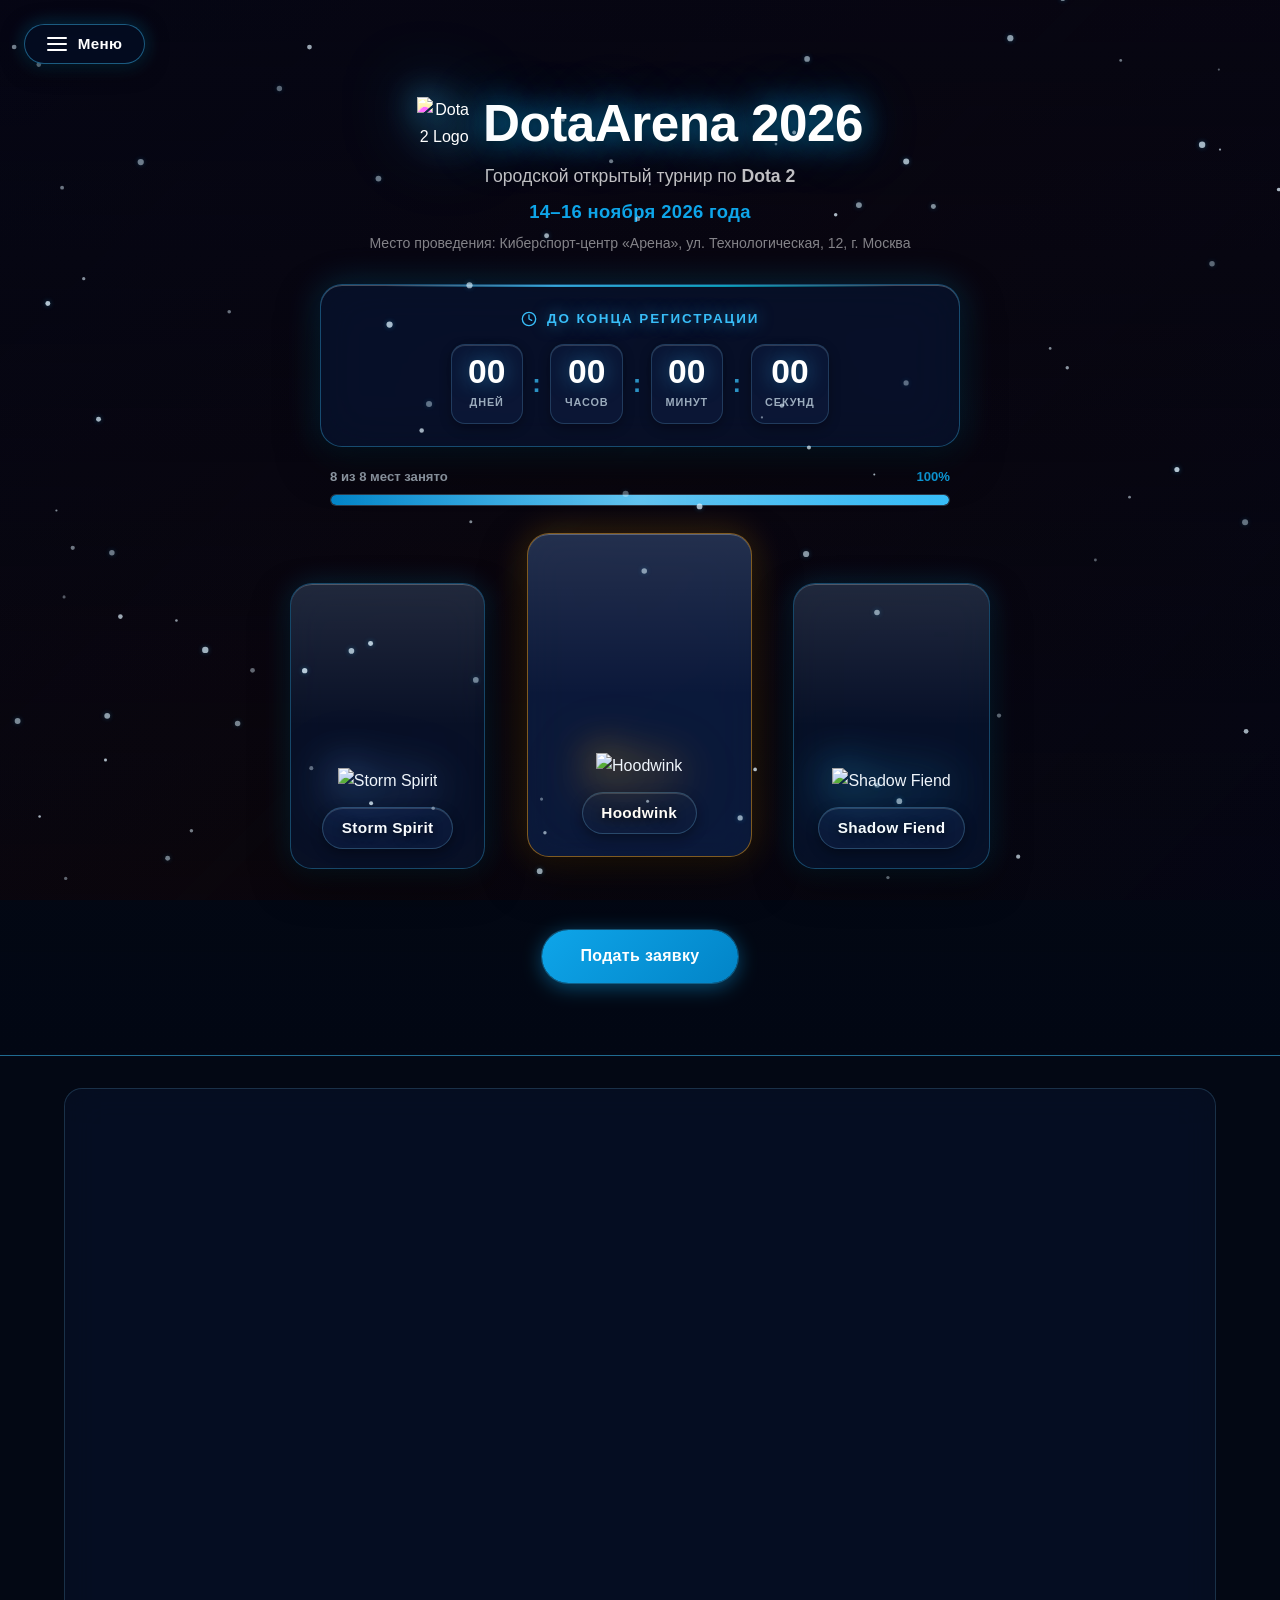
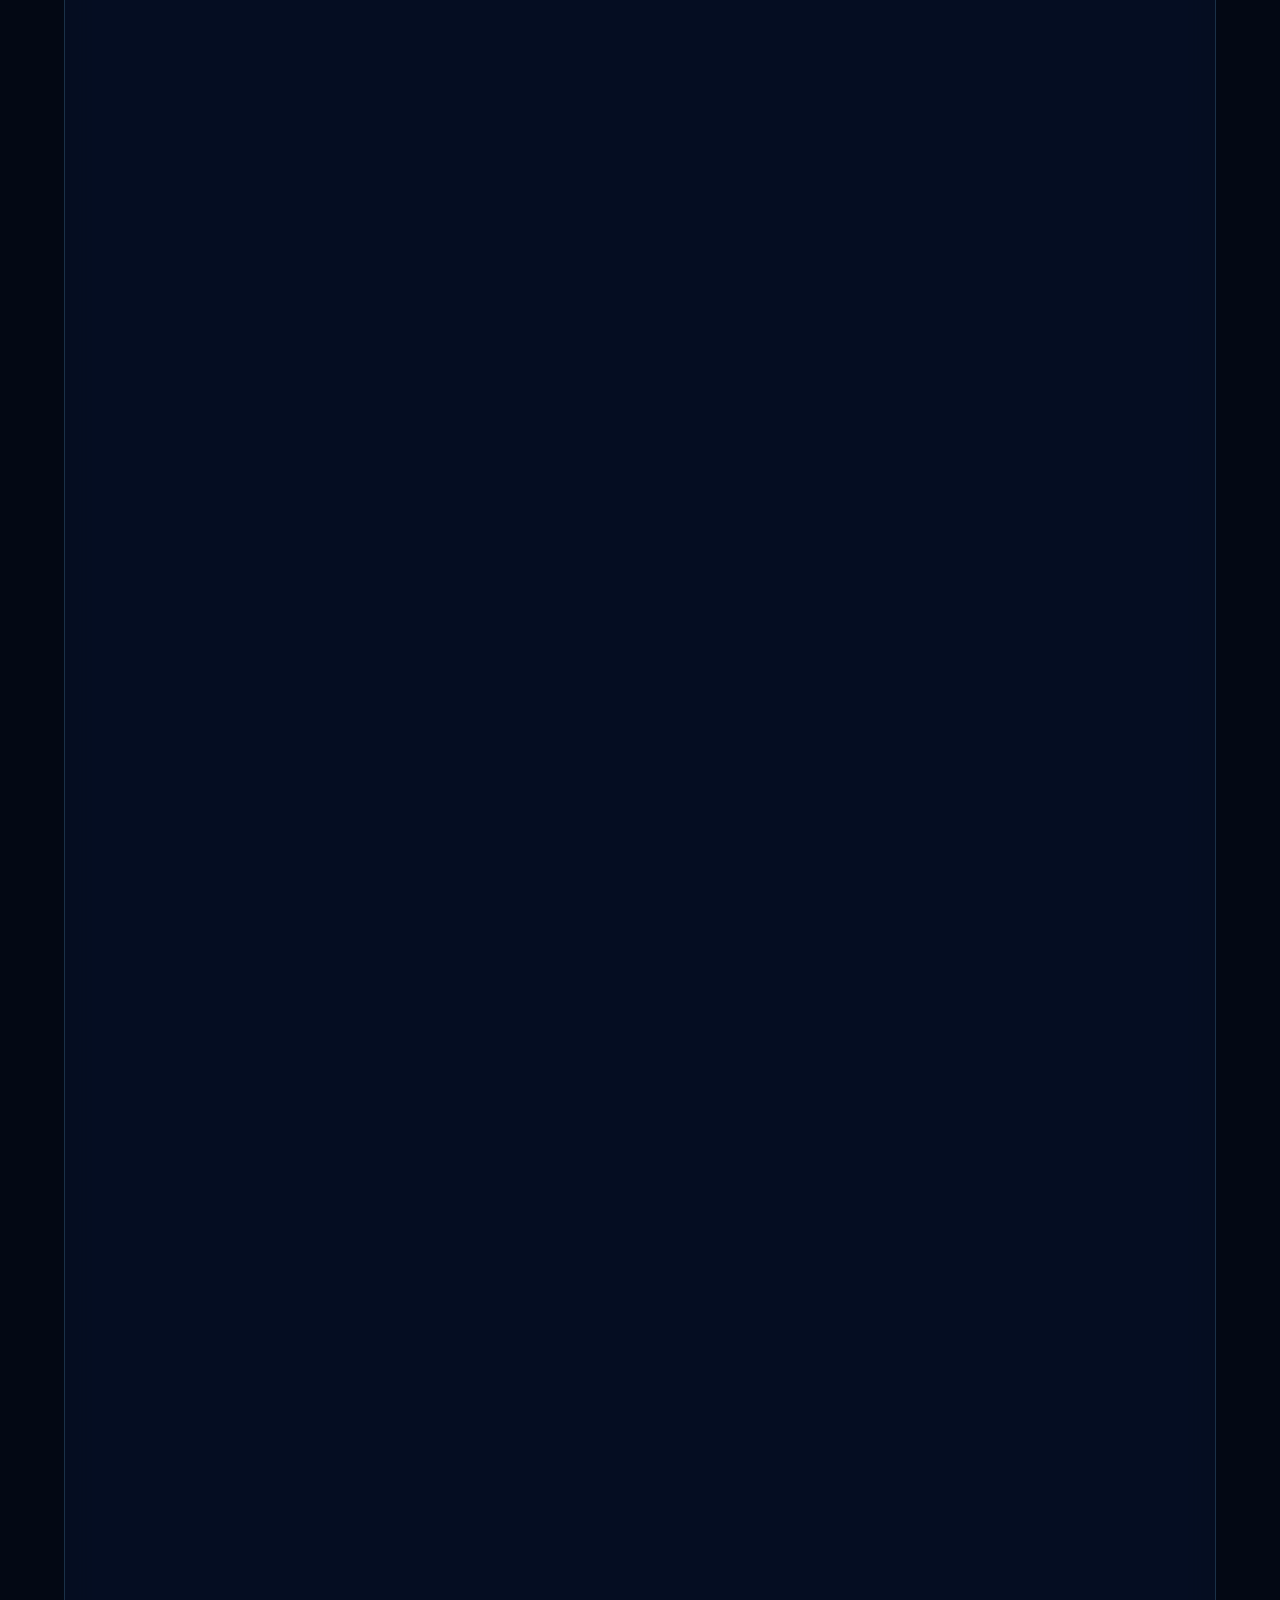
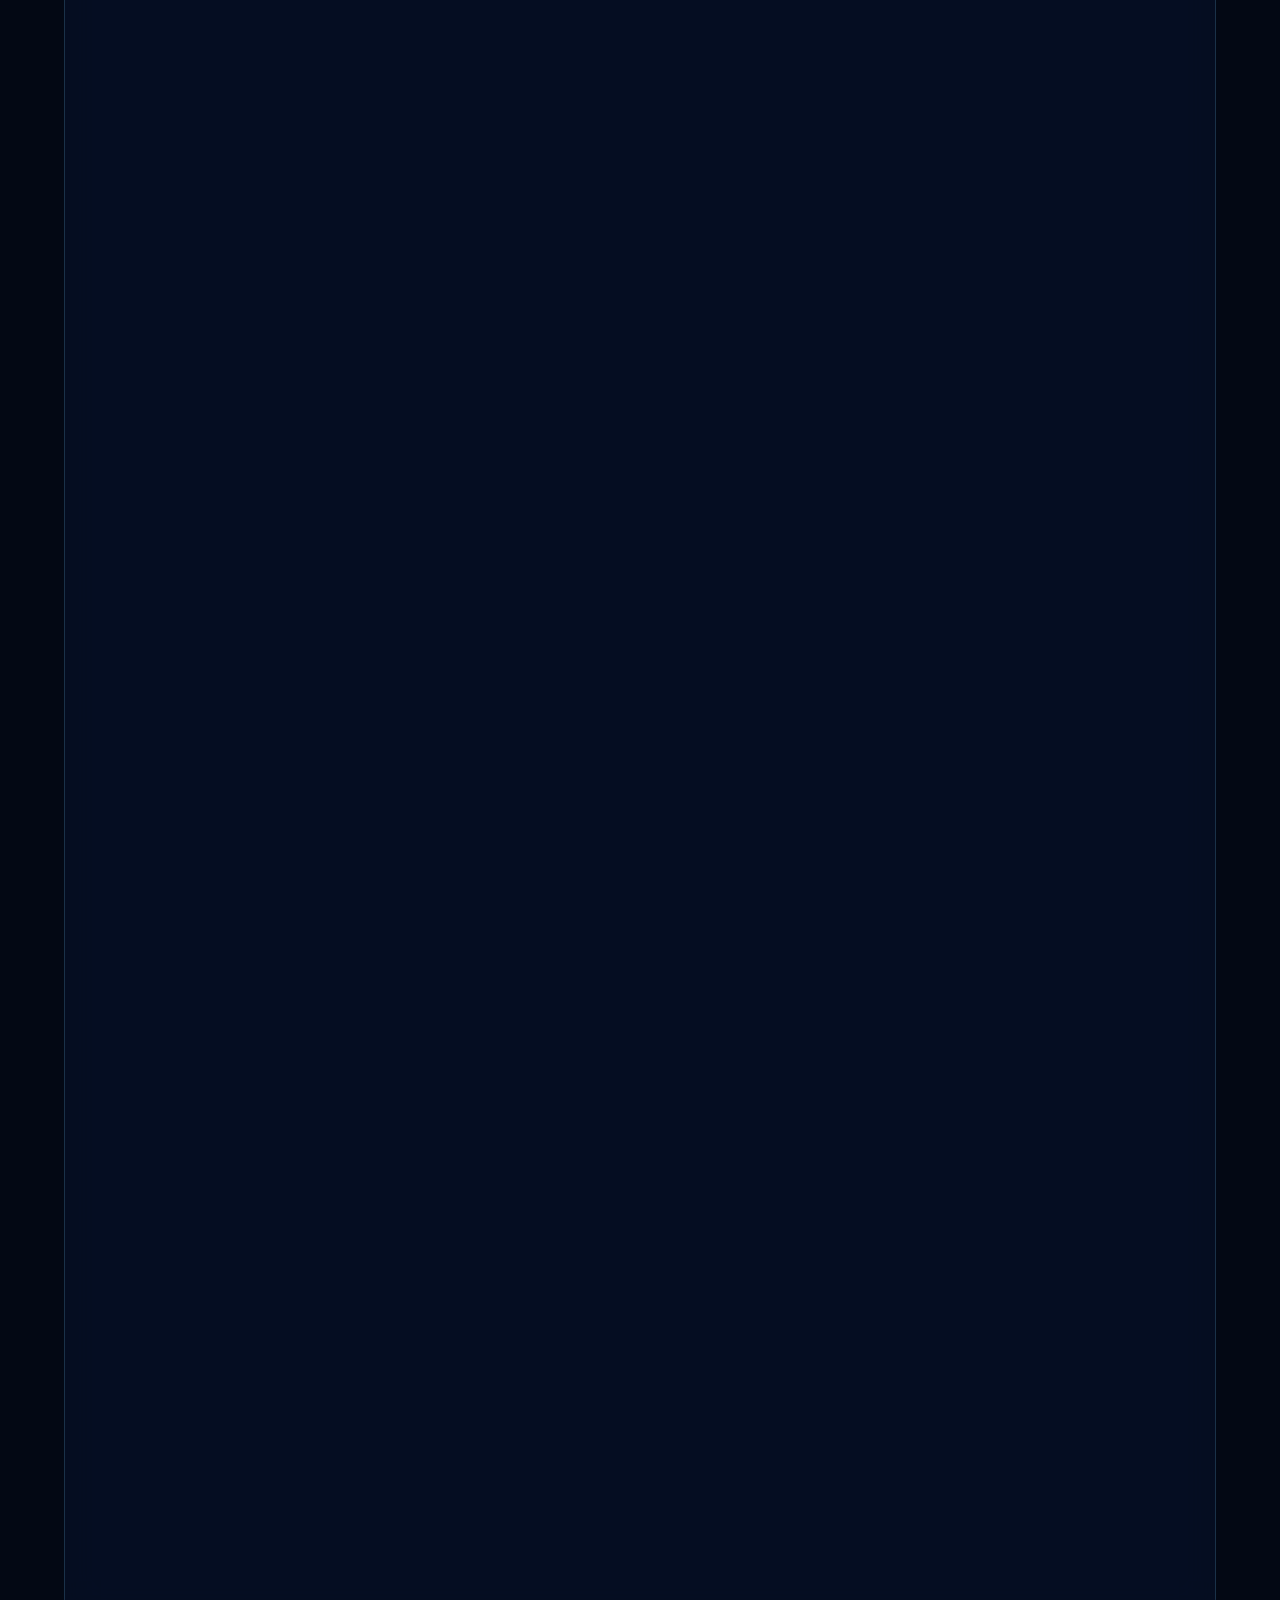
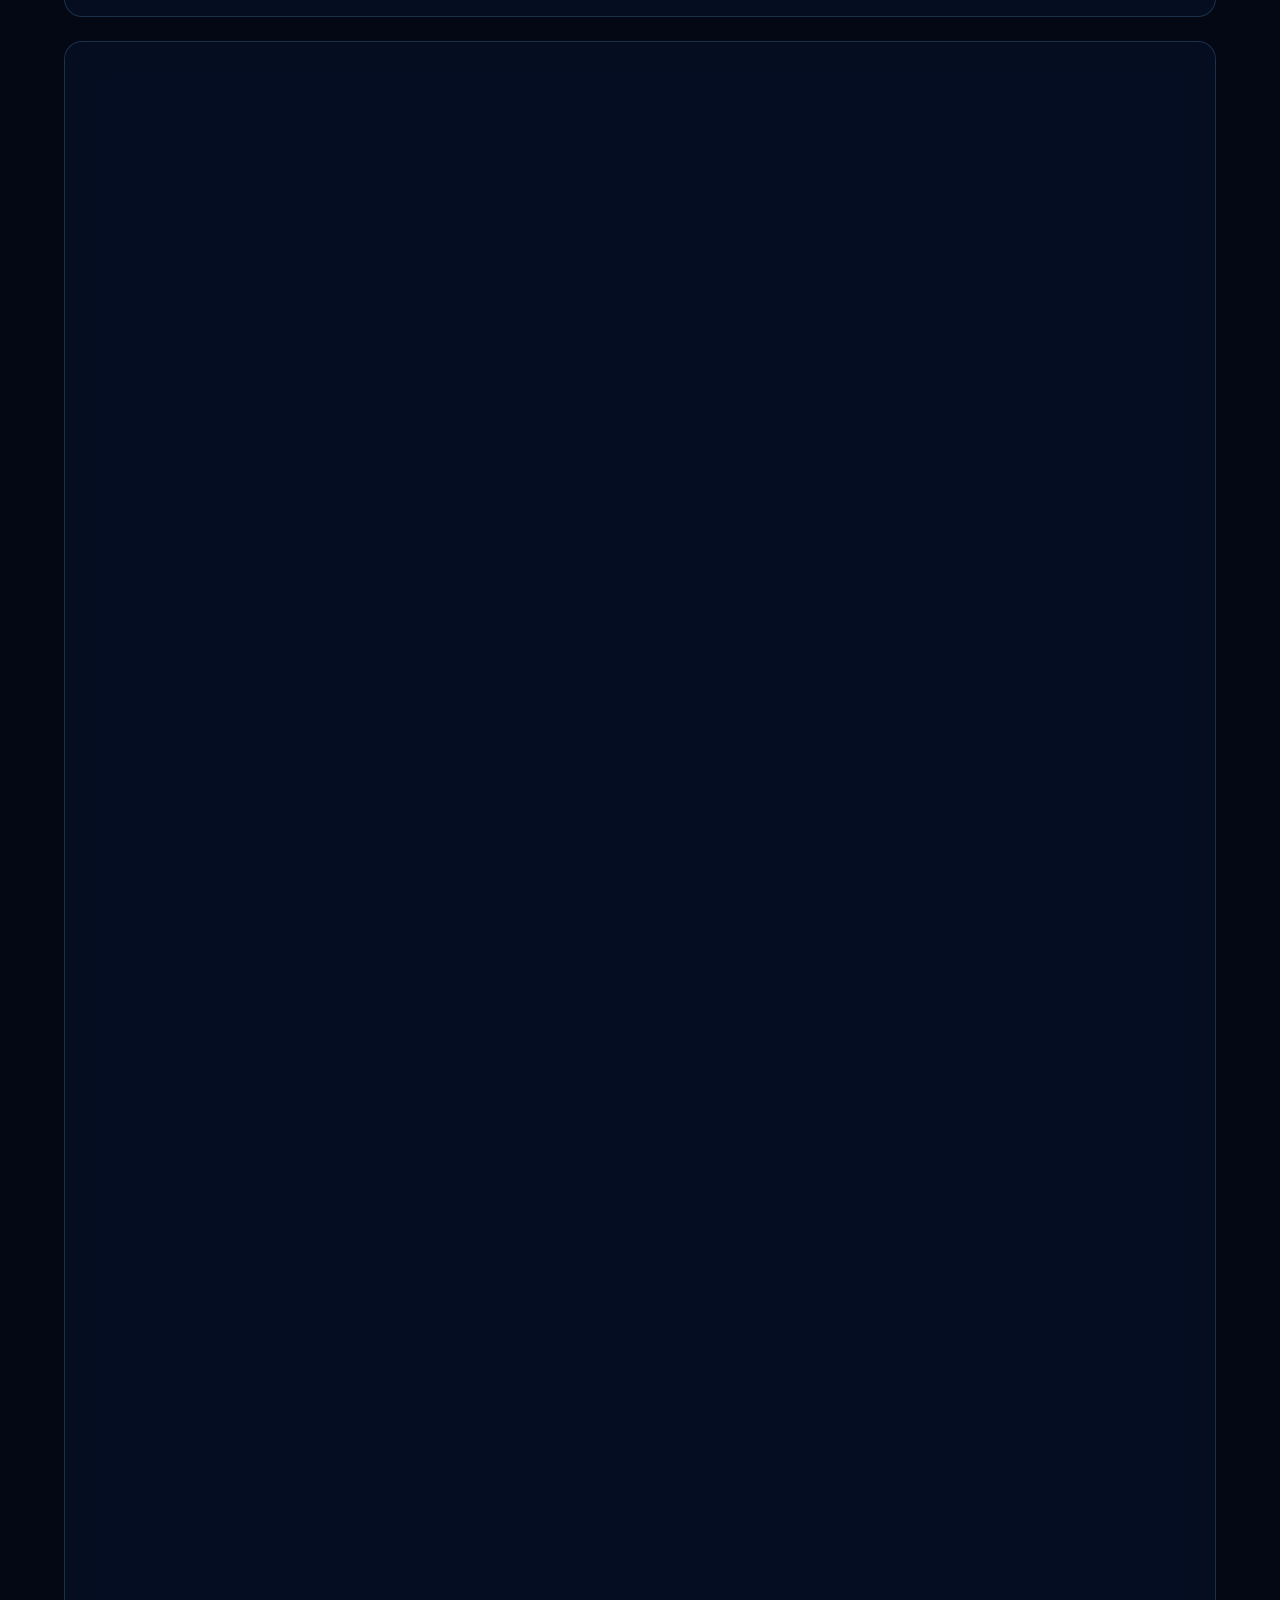
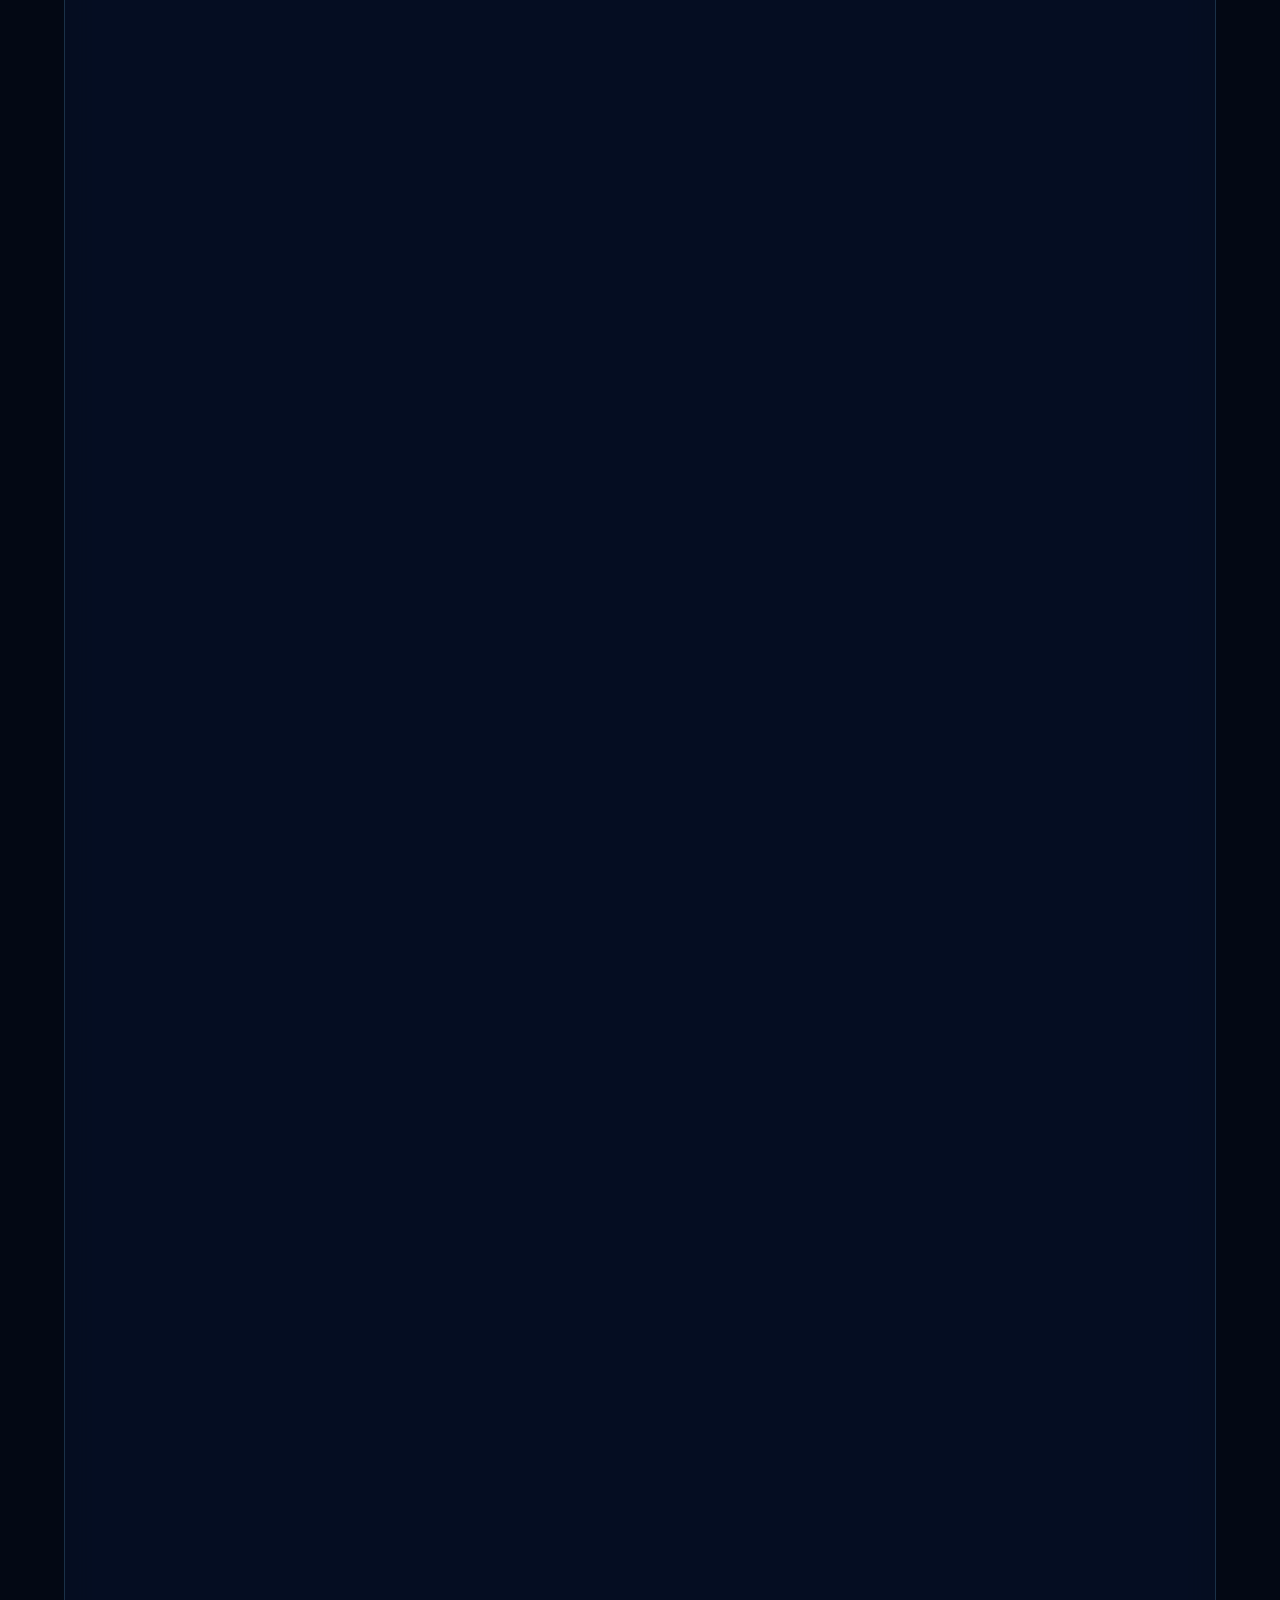
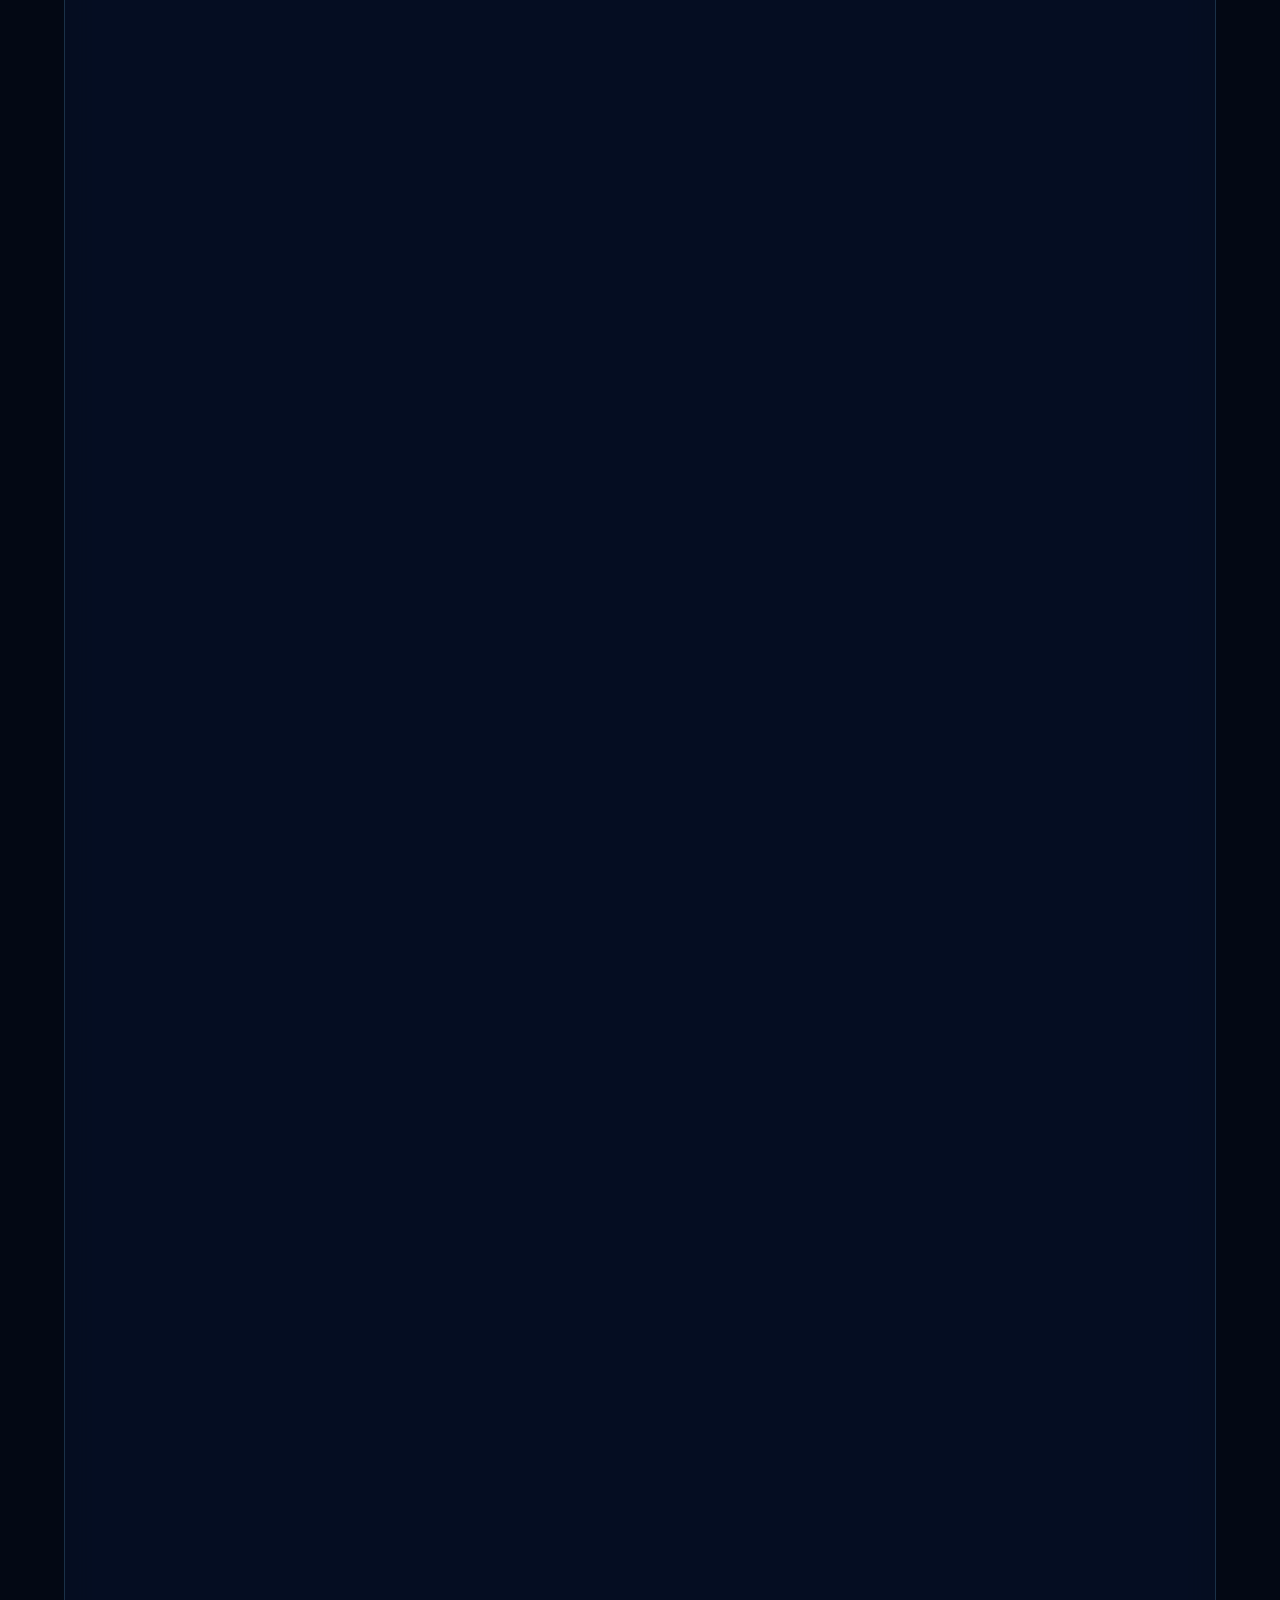
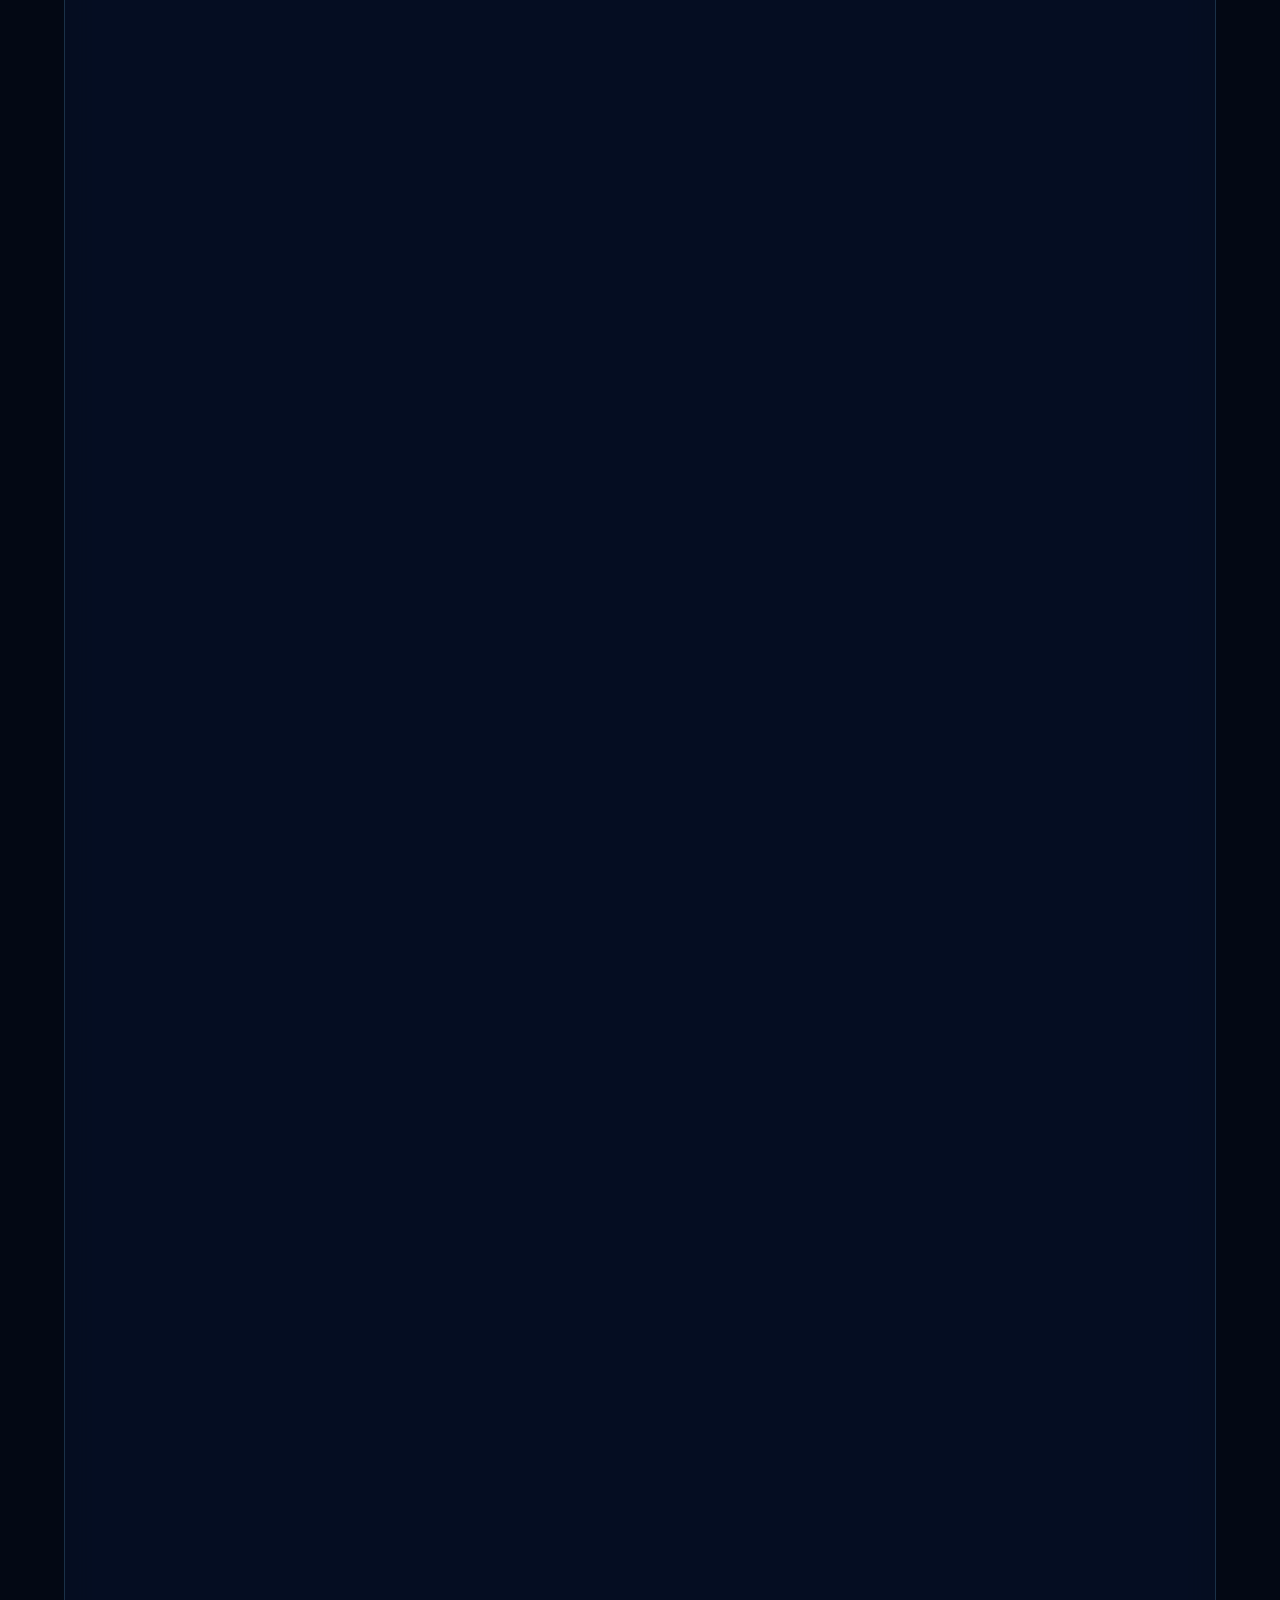
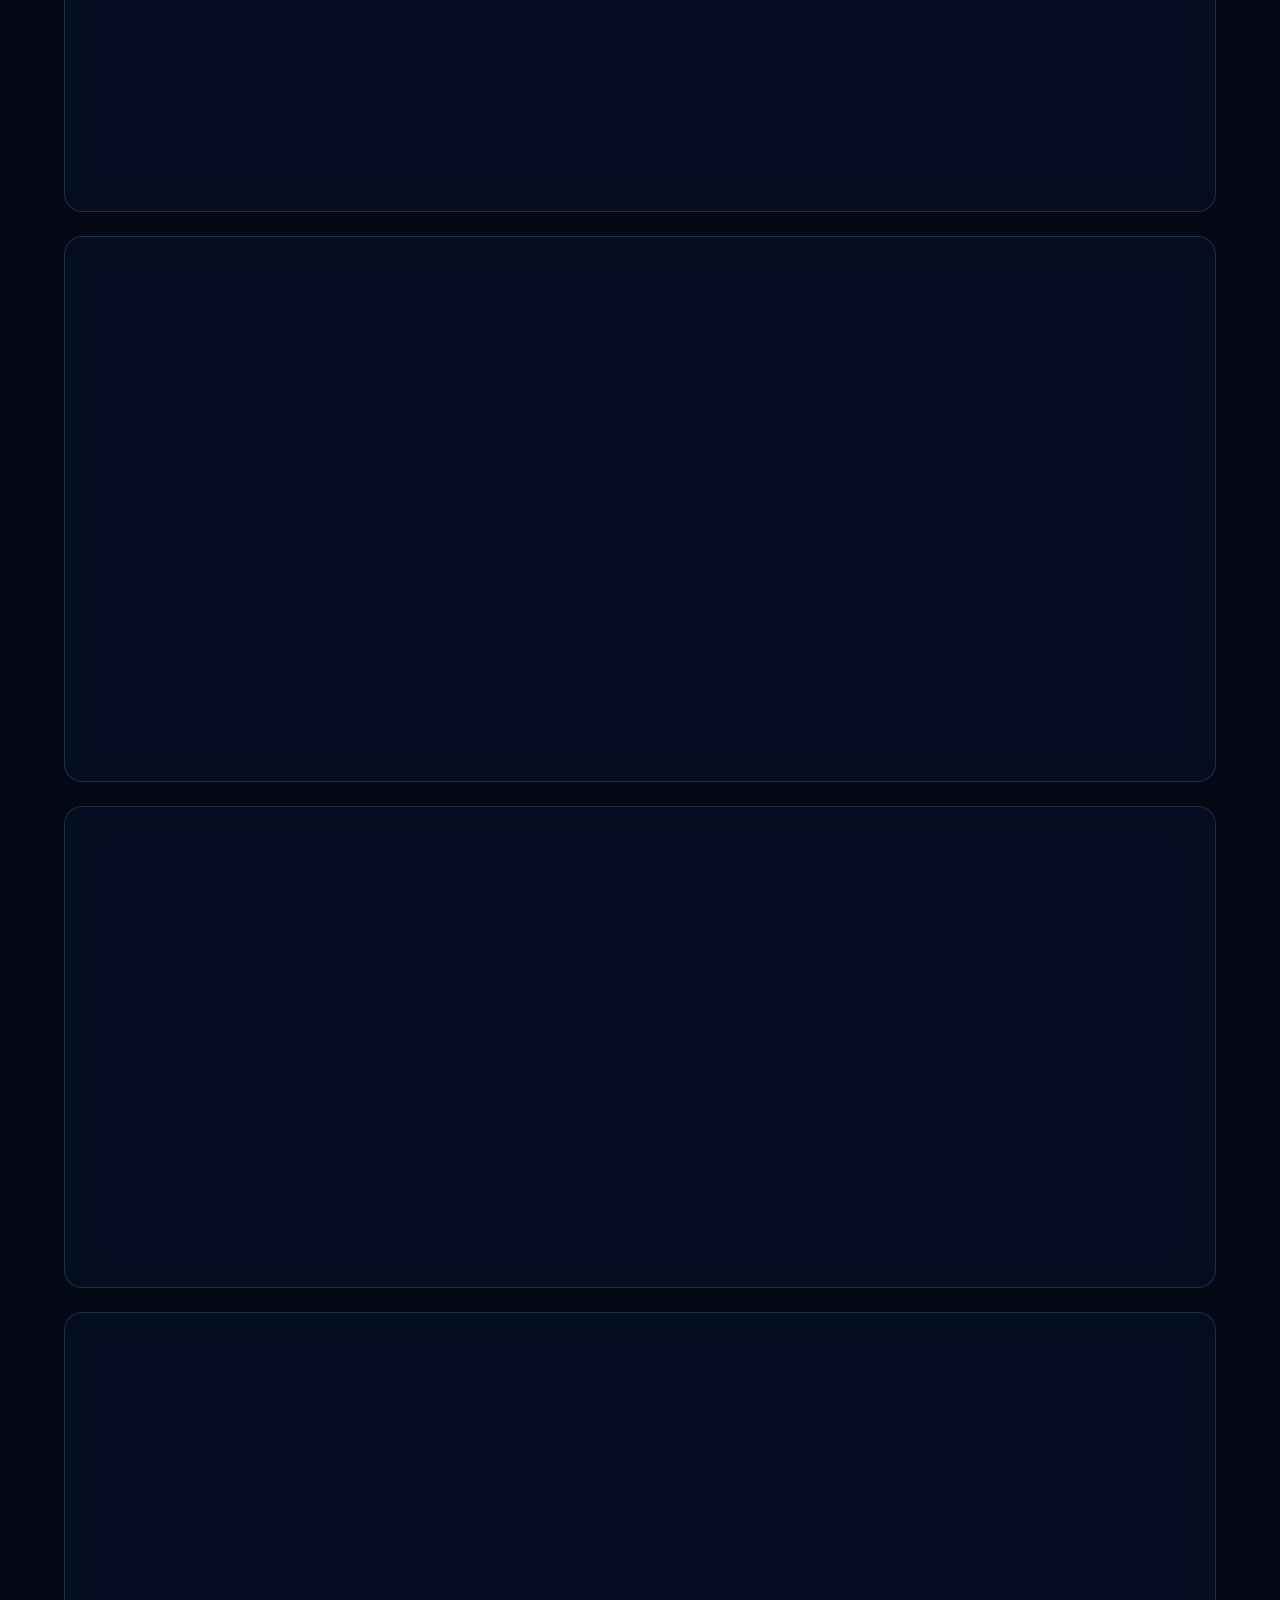
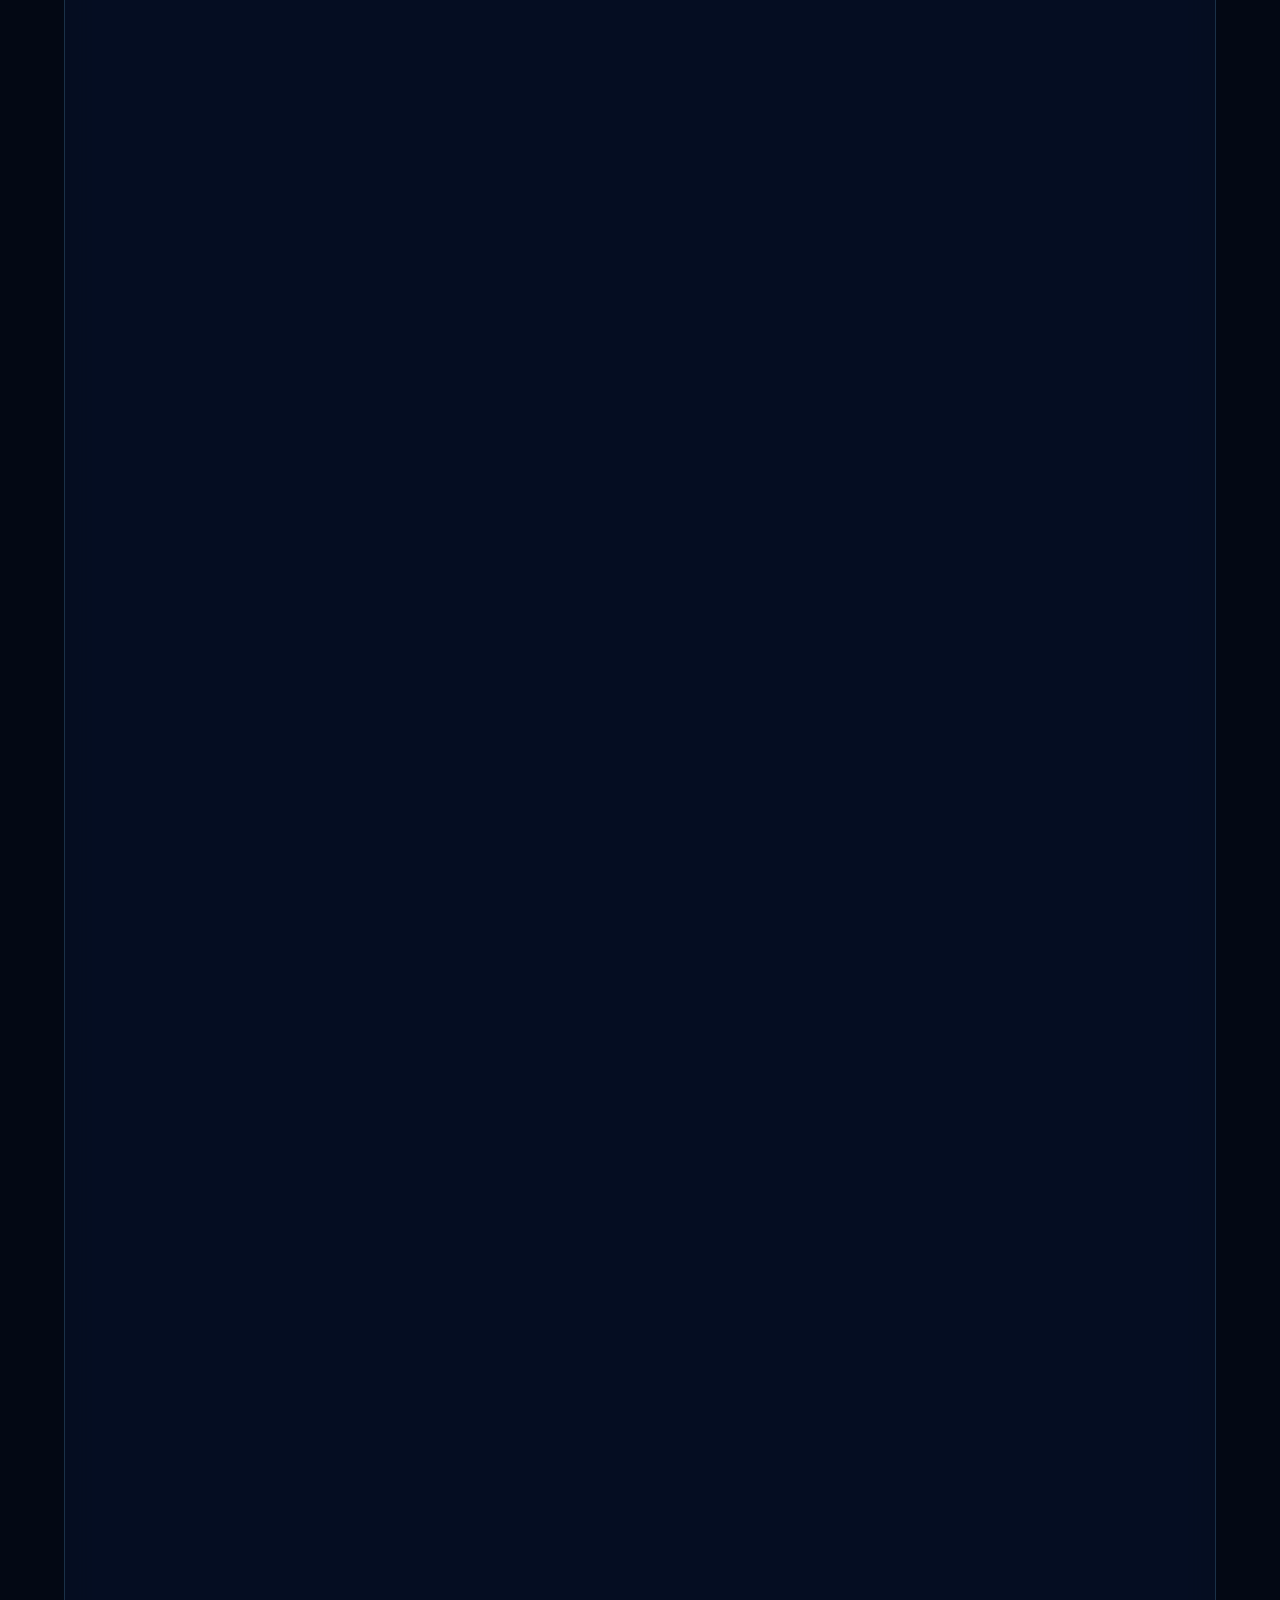
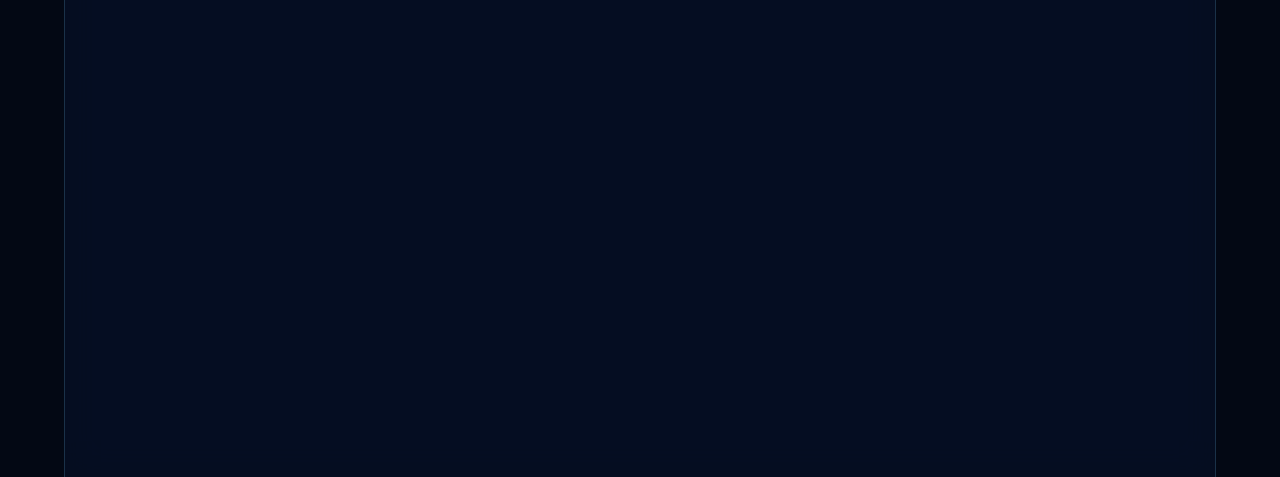
==== index.html @ 3108dee3 "feat: replace CCTV with 25 active restaurant cameras and open large view in modal popup on click" ====
<!DOCTYPE html>
<html lang="ru" id="top">
<head>
  <meta charset="UTF-8">
  <meta name="viewport" content="width=device-width, initial-scale=1.0">
  <meta name="description" content="DotaArena 2026 — открытый турнир по Dota 2. Storm Spirit, Hoodwink, Shadow Fiend. Призовой фонд 600 000 ₽.">
  <meta name="theme-color" content="#0a0a14">
  <title>DotaArena 2026 — Открытый турнир по Dota 2</title>

  <!-- RSS-лента новостей турнира -->
  <link rel="alternate" type="application/rss+xml" title="DotaArena 2026 — Новости" href="feed.xml">

  <!-- Основные стили -->
  <link rel="stylesheet" href="css/style.css">
</head>
<body>
  <!-- Интерактивные частицы падающего снега -->
  <canvas id="snow-canvas" class="snow-canvas" aria-hidden="true"></canvas>

  <!-- ============================================================
       HEADER — шапка с логотипом, счётчиками и витриной героев
       ============================================================ -->
  <header class="site-header">
    <div class="header-bg"></div>
    <div class="header-content">

      <!-- Логотип и название турнира -->
      <div class="header-logo">
        <img src="images/dota2_logo.png" alt="Dota 2 Logo" class="logo-img">
        <h1>DotaArena 2026</h1>
      </div>

      <!-- Подзаголовок -->
      <p class="header-subtitle">Городской открытый турнир по <strong>Dota 2</strong></p>

      <!-- Дата проведения -->
      <time datetime="2026-11-14" class="header-date">14–16 ноября 2026 года</time>

      <!-- Место проведения -->
      <p class="header-place">Место проведения: Киберспорт-центр «Арена», ул. Технологическая, 12, г. Москва</p>

      <!-- ========================================================
           СЧЁТЧИК ДЕДЛАЙНА РЕГИСТРАЦИИ
           Обратный отсчёт до 1 ноября 2026 года.
           Обновляется каждую секунду из script.js
           ======================================================== -->
      <div class="deadline-counter" id="deadline-counter" role="timer" aria-live="polite">
        <span class="deadline-counter__label">
          <svg viewBox="0 0 24 24" width="16" height="16" fill="none" stroke="currentColor" stroke-width="2" stroke-linecap="round" stroke-linejoin="round" style="vertical-align:middle; margin-right:4px;">
            <circle cx="12" cy="12" r="10"></circle>
            <polyline points="12 6 12 12 16 14"></polyline>
          </svg>
          До конца регистрации
        </span>
        <div class="deadline-counter__time">
          <span class="deadline-counter__unit">
            <b id="dd-days">00</b><i>дней</i>
          </span>
          <span class="deadline-counter__sep">:</span>
          <span class="deadline-counter__unit">
            <b id="dd-hours">00</b><i>часов</i>
          </span>
          <span class="deadline-counter__sep">:</span>
          <span class="deadline-counter__unit">
            <b id="dd-mins">00</b><i>минут</i>
          </span>
          <span class="deadline-counter__sep">:</span>
          <span class="deadline-counter__unit">
            <b id="dd-secs">00</b><i>секунд</i>
          </span>
        </div>
      </div>

      <!-- ========================================================
           ПРОГРЕСС-БАР ЗАПОЛНЕНИЯ ТУРНИРА
           Показывает, сколько мест занято (из 8 команд гранд-финала).
           ======================================================== -->
      <div class="progress-fill" id="progress-fill-wrap" aria-label="Прогресс заполнения турнира">
        <div class="progress-fill__head">
          <span id="progress-text">0 из 8 мест занято</span>
          <span id="progress-percent">0%</span>
        </div>
        <div class="progress-fill__bar">
          <div class="progress-fill__inner" id="progress-bar"></div>
        </div>
      </div>

      <!-- Витрина трёх ключевых героев турнира: полноростовые рендеры -->
      <div class="hero-showcase">
        <div class="hero-card" data-hero="storm_spirit" role="button" tabindex="0" title="Storm Spirit — нажать для досье">
          <div class="hero-card__render-wrap">
            <img src="images/storm_spirit_render.png" alt="Storm Spirit" class="hero-card__render hero-card__render--storm">
          </div>
          <span class="hero-card__name">Storm Spirit</span>
        </div>
        <div class="hero-card hero-card--center" data-hero="hoodwink" role="button" tabindex="0" title="Hoodwink — нажать для досье">
          <div class="hero-card__render-wrap">
            <img src="images/hoodwink_render.png" alt="Hoodwink" class="hero-card__render hero-card__render--hoodwink">
          </div>
          <span class="hero-card__name">Hoodwink</span>
        </div>
        <div class="hero-card" data-hero="shadow_fiend" role="button" tabindex="0" title="Shadow Fiend — нажать для досье">
          <div class="hero-card__render-wrap">
            <img src="images/shadow_fiend_render.png" alt="Shadow Fiend" class="hero-card__render hero-card__render--sf">
          </div>
          <span class="hero-card__name">Shadow Fiend</span>
        </div>
      </div>

      <!-- Главная CTA-кнопка -->
      <a href="#registration" class="btn-primary">Подать заявку</a>
    </div>
  </header>

  <!-- ============================================================
       ПЛАВАЮЩАЯ КНОПКА МЕНЮ (без горизонтальной полосы-плашки)
       ============================================================ -->
  <button type="button" id="nav-drawer-toggle" class="nav-drawer-toggle" aria-expanded="false" aria-controls="nav-drawer" aria-label="Открыть меню навигации" title="Меню навигации">
    <span class="hamburger-box">
      <span class="hamburger-inner"></span>
    </span>
    <span class="nav-drawer-toggle__text">Меню</span>
  </button>

  <!-- Задний затемняющий фон для бокового меню -->
  <div id="nav-drawer-backdrop" class="nav-drawer-backdrop" aria-hidden="true"></div>

  <!-- ============================================================
       ВЫДВИЖНАЯ БОКОВАЯ ПАНЕЛЬ (Offcanvas Drawer)
       Содержит ВСЕ разделы сайта, кнопку «Войти», переключатель темы и Telegram
       ============================================================ -->
  <nav id="nav-drawer" class="nav-drawer" aria-hidden="true" aria-label="Боковое меню навигации">
    <div class="nav-drawer__head">
      <div class="nav-drawer__title-wrap">
        <img src="images/dota2_logo.png" alt="Dota 2" class="nav-drawer__logo" />
        <span class="nav-drawer__title">Навигация</span>
      </div>
      <button type="button" id="nav-drawer-close" class="nav-drawer__close" aria-label="Закрыть меню" title="Закрыть (Esc)">✕</button>
    </div>

    <!-- Основные ссылки по разделам (с профессиональными SVG-иконками без эмодзи) -->
    <ul class="nav-drawer__list">
      <li>
        <a href="#about">
          <span class="nav-link__icon">
            <svg viewBox="0 0 24 24" width="18" height="18" fill="none" stroke="currentColor" stroke-width="2" stroke-linecap="round" stroke-linejoin="round">
              <path d="M14 2H6a2 2 0 0 0-2 2v16a2 2 0 0 0 2 2h12a2 2 0 0 0 2-2V8z"></path>
              <polyline points="14 2 14 8 20 8"></polyline>
              <line x1="16" y1="13" x2="8" y2="13"></line>
              <line x1="16" y1="17" x2="8" y2="17"></line>
            </svg>
          </span>
          <span>О турнире</span>
        </a>
      </li>
      <li>
        <a href="#heroes">
          <span class="nav-link__icon">
            <svg viewBox="0 0 24 24" width="18" height="18" fill="none" stroke="currentColor" stroke-width="2" stroke-linecap="round" stroke-linejoin="round">
              <polygon points="12 2 15 8 22 9 17 14 18 21 12 17 6 21 7 14 2 9 9 8 12 2"></polygon>
            </svg>
          </span>
          <span>Герои Dota 2</span>
        </a>
      </li>
      <li>
        <a href="#live">
          <span class="nav-link__icon">
            <svg viewBox="0 0 24 24" width="18" height="18" fill="none" stroke="currentColor" stroke-width="2" stroke-linecap="round" stroke-linejoin="round">
              <circle cx="12" cy="12" r="2" fill="currentColor"></circle>
              <path d="M16.24 7.76a6 6 0 0 1 0 8.49m-8.48-.01a6 6 0 0 1 0-8.49m11.31-2.82a10 10 0 0 1 0 14.14m-14.14 0a10 10 0 0 1 0-14.14"></path>
            </svg>
          </span>
          <span>Live</span>
        </a>
      </li>
      <li>
        <a href="#program">
          <span class="nav-link__icon">
            <svg viewBox="0 0 24 24" width="18" height="18" fill="none" stroke="currentColor" stroke-width="2" stroke-linecap="round" stroke-linejoin="round">
              <rect x="3" y="4" width="18" height="18" rx="2" ry="2"></rect>
              <line x1="16" y1="2" x2="16" y2="6"></line>
              <line x1="8" y1="2" x2="8" y2="6"></line>
              <line x1="3" y1="10" x2="21" y2="10"></line>
            </svg>
          </span>
          <span>Программа</span>
        </a>
      </li>
      <li>
        <a href="#teams">
          <span class="nav-link__icon">
            <svg viewBox="0 0 24 24" width="18" height="18" fill="none" stroke="currentColor" stroke-width="2" stroke-linecap="round" stroke-linejoin="round">
              <path d="M12 22s8-4 8-10V5l-8-3-8 3v7c0 6 8 10 8 10z"></path>
            </svg>
          </span>
          <span>Команды</span>
        </a>
      </li>
      <li>
        <a href="#bracket">
          <span class="nav-link__icon">
            <svg viewBox="0 0 24 24" width="18" height="18" fill="none" stroke="currentColor" stroke-width="2" stroke-linecap="round" stroke-linejoin="round">
              <path d="M6 9H4.5a2.5 2.5 0 0 1 0-5H6"></path>
              <path d="M18 9h1.5a2.5 2.5 0 0 0 0-5H18"></path>
              <path d="M4 22h16"></path>
              <path d="M10 14.66V17c0 .55-.45 1-1 1H8v4h8v-4h-1c-.55 0-1-.45-1-1v-2.34"></path>
              <path d="M18 2H6v7a6 6 0 0 0 12 0V2z"></path>
            </svg>
          </span>
          <span>Сетка</span>
        </a>
      </li>
      <li>
        <a href="#rules">
          <span class="nav-link__icon">
            <svg viewBox="0 0 24 24" width="18" height="18" fill="none" stroke="currentColor" stroke-width="2" stroke-linecap="round" stroke-linejoin="round">
              <path d="M4 19.5A2.5 2.5 0 0 1 6.5 17H20"></path>
              <path d="M6.5 2H20v20H6.5A2.5 2.5 0 0 1 4 19.5v-15A2.5 2.5 0 0 1 6.5 2z"></path>
            </svg>
          </span>
          <span>Правила</span>
        </a>
      </li>
      <li>
        <a href="#merch">
          <span class="nav-link__icon">
            <svg viewBox="0 0 24 24" width="18" height="18" fill="none" stroke="currentColor" stroke-width="2" stroke-linecap="round" stroke-linejoin="round">
              <path d="M20.38 3.46L16 2a4 4 0 0 1-8 0L3.62 3.46a2 2 0 0 0-1.34 2.23l.58 3.47a1 1 0 0 0 .99.84H6v10a2 2 0 0 0 2 2h8a2 2 0 0 0 2-2V10h2.15a1 1 0 0 0 .99-.84l.58-3.47a2 2 0 0 0-1.34-2.23z"></path>
            </svg>
          </span>
          <span>Мерч</span>
        </a>
      </li>
      <li>
        <a href="#news">
          <span class="nav-link__icon">
            <svg viewBox="0 0 24 24" width="18" height="18" fill="none" stroke="currentColor" stroke-width="2" stroke-linecap="round" stroke-linejoin="round">
              <path d="M19 20H5a2 2 0 0 1-2-2V6a2 2 0 0 1 2-2h10a2 2 0 0 1 2 2v1m2 13a2 2 0 0 1-2-2V7m2 13a2 2 0 0 0 2-2V9a2 2 0 0 0-2-2h-2m-4-3H9"></path>
              <path d="M9 9h6"></path>
              <path d="M9 13h6"></path>
              <path d="M9 17h4"></path>
            </svg>
          </span>
          <span>Новости</span>
        </a>
      </li>
      <li>
        <a href="#contacts">
          <span class="nav-link__icon">
            <svg viewBox="0 0 24 24" width="18" height="18" fill="none" stroke="currentColor" stroke-width="2" stroke-linecap="round" stroke-linejoin="round">
              <path d="M22 16.92v3a2 2 0 0 1-2.18 2 19.79 19.79 0 0 1-8.63-3.07 19.5 19.5 0 0 1-6-6 19.79 19.79 0 0 1-3.07-8.67A2 2 0 0 1 4.11 2h3a2 2 0 0 1 2 1.72 12.84 12.84 0 0 0 .7 2.81 2 2 0 0 1-.45 2.11L8.09 9.91a16 16 0 0 0 6 6l1.27-1.27a2 2 0 0 1 2.11-.45 12.84 12.84 0 0 0 2.81.7A2 2 0 0 1 22 16.92z"></path>
            </svg>
          </span>
          <span>Контакты</span>
        </a>
      </li>
      <li>
        <a href="#registration" class="nav-cta">
          <span class="nav-link__icon">
            <svg viewBox="0 0 24 24" width="18" height="18" fill="none" stroke="currentColor" stroke-width="2" stroke-linecap="round" stroke-linejoin="round">
              <polygon points="13 2 3 14 12 14 11 22 21 10 12 10 13 2"></polygon>
            </svg>
          </span>
          <span>Регистрация</span>
        </a>
      </li>
      <li class="nav-drawer__divider" style="border-top: 1px solid rgba(255,255,255,0.08); margin: 0.5rem 0;"></li>
      <li>
        <a href="versions/pr-12/index.html">
          <span class="nav-link__icon">
            <svg viewBox="0 0 24 24" width="18" height="18" fill="none" stroke="currentColor" stroke-width="2" stroke-linecap="round" stroke-linejoin="round">
              <rect x="2" y="3" width="20" height="14" rx="2" ry="2"></rect>
              <line x1="8" y1="21" x2="16" y2="21"></line>
              <line x1="12" y1="17" x2="12" y2="21"></line>
            </svg>
          </span>
          <span>Практика 12 (JS Рендеринг)</span>
        </a>
      </li>
      <li>
        <a href="versions/pr-13/index.html">
          <span class="nav-link__icon">
            <svg viewBox="0 0 24 24" width="18" height="18" fill="none" stroke="currentColor" stroke-width="2" stroke-linecap="round" stroke-linejoin="round">
              <path d="M14 2H6a2 2 0 0 0-2 2v16a2 2 0 0 0 2 2h12a2 2 0 0 0 2-2V8z"></path>
              <polyline points="14 2 14 8 20 8"></polyline>
              <line x1="9" y1="15" x2="15" y2="15"></line>
            </svg>
          </span>
          <span>Практика 13 (Валидация)</span>
        </a>
      </li>
      <li>
        <a href="versions/pr-14/index.html">
          <span class="nav-link__icon">
            <svg viewBox="0 0 24 24" width="18" height="18" fill="none" stroke="currentColor" stroke-width="2" stroke-linecap="round" stroke-linejoin="round">
              <rect x="3" y="3" width="18" height="18" rx="2" ry="2"></rect>
              <line x1="3" y1="9" x2="21" y2="9"></line>
              <line x1="9" y1="21" x2="9" y2="9"></line>
            </svg>
          </span>
          <span>Практика 14 (Вкладки и FAQ)</span>
        </a>
      </li>
      <li>
        <a href="versions/pr-15/index.html">
          <span class="nav-link__icon">
            <svg viewBox="0 0 24 24" width="18" height="18" fill="none" stroke="currentColor" stroke-width="2" stroke-linecap="round" stroke-linejoin="round">
              <circle cx="11" cy="11" r="8"></circle>
              <line x1="21" y1="21" x2="16.65" y2="16.65"></line>
            </svg>
          </span>
          <span>Практика 15 (Поиск и Dialog)</span>
        </a>
      </li>
      <li>
        <a href="versions/pr-16/index.html">
          <span class="nav-link__icon">
            <svg viewBox="0 0 24 24" width="18" height="18" fill="none" stroke="currentColor" stroke-width="2" stroke-linecap="round" stroke-linejoin="round">
              <path d="M22 11.08V12a10 10 0 1 1-5.93-9.14"></path>
              <polyline points="22 4 12 14.01 9 11.01"></polyline>
            </svg>
          </span>
          <span>Практика 16 (Финал и сдача)</span>
        </a>
      </li>
    </ul>

    <!-- Блок инструментов управления: Личный кабинет (Войти) и Telegram-канал (без белой темы) -->
    <div class="nav-drawer__tools">
      <div class="nav-drawer__tools-title">Панель управления</div>

      <!-- Кнопка входа в личный кабинет (Liquid Glass) -->
      <a href="login.html" class="nav-login-btn" id="nav-login-btn" title="Войти в личный кабинет">
        <svg viewBox="0 0 24 24" width="18" height="18" fill="none" stroke="currentColor" stroke-width="2" stroke-linecap="round" stroke-linejoin="round">
          <path d="M15 3h4a2 2 0 0 1 2 2v14a2 2 0 0 1-2 2h-4"></path>
          <polyline points="10 17 15 12 10 7"></polyline>
          <line x1="15" y1="12" x2="3" y2="12"></line>
        </svg>
        <span>Войти в аккаунт</span>
      </a>

      <!-- Telegram-канал турнира -->
      <a href="https://t.me/dotaarena2026" target="_blank" rel="noopener"
         class="nav-tg-pill" aria-label="Telegram-канал турнира" title="Telegram-канал турнира">
        <svg class="nav-tg-pill__svg" viewBox="0 0 24 24" width="22" height="22" fill="currentColor">
          <path d="M12 2C6.48 2 2 6.48 2 12s4.48 10 10 10 10-4.48 10-10S17.52 2 12 2zm4.64 6.8c-.15 1.58-.8 5.42-1.13 7.19-.14.75-.42 1-.68 1.03-.58.05-1.02-.38-1.58-.75-.88-.58-1.38-.94-2.23-1.5-.99-.65-.35-1.01.22-1.59.15-.15 2.71-2.48 2.76-2.69a.2.2 0 0 0-.05-.18c-.06-.05-.14-.03-.21-.02-.09.02-1.49.95-4.22 2.79-.4.27-.76.41-1.08.4-.36-.01-1.04-.2-1.55-.37-.63-.2-1.12-.31-1.08-.66.02-.18.27-.36.75-.55 2.92-1.27 4.86-2.11 5.83-2.52 2.77-1.16 3.35-1.36 3.73-1.36.08 0 .27.02.39.12.1.08.13.19.14.27-.01.06.01.24 0 .38z"/>
        </svg>
        <span class="nav-tg-pill__label">Telegram-канал</span>
      </a>
    </div>
  </nav>

  <!-- ============================================================
       MAIN — основное содержимое страницы
       ============================================================ -->
  <main>

    <!-- ========================================================
         СЕКЦИЯ 1: О ТУРНИРЕ
         ======================================================== -->
    <section id="about">
      <h2>О турнире</h2>
      <p>
        DotaArena 2026 — ежегодный открытый турнир для лучших команд. В гранд-финал турнира
        проходят 8 сильнейших составов, прошедших строгий отбор.
        Призовой фонд — <strong>600 000 ₽</strong>. Регистрация открыта!
      </p>

        <!-- Блок из 4 числовых показателей -->
        <div class="stats-grid about-stats-grid">
          <div class="stat-card">
            <span class="stat-number">8</span>
            <span class="stat-label">Команд-финалистов</span>
          </div>
          <div class="stat-card">
            <span class="stat-number">600К ₽</span>
            <span class="stat-label">Призовой фонд</span>
          </div>
          <div class="stat-card">
            <span class="stat-number">3 дня</span>
            <span class="stat-label">Матчи и шоу-игры</span>
          </div>
          <div class="stat-card">
            <span class="stat-number">1200+</span>
            <span class="stat-label">Зрителей трансляций</span>
          </div>
        </div>

        <!-- Callout с дедлайном и важным условием -->
        <div class="callout about-callout">
          <span class="callout-icon">
            <svg viewBox="0 0 24 24" width="22" height="22" fill="none" stroke="currentColor" stroke-width="2" stroke-linecap="round" stroke-linejoin="round">
              <path d="M10.29 3.86L1.82 18a2 2 0 0 0 1.71 3h16.94a2 2 0 0 0 1.71-3L13.71 3.86a2 2 0 0 0-3.42 0z"></path>
              <line x1="12" y1="9" x2="12" y2="13"></line>
              <line x1="12" y1="17" x2="12.01" y2="17"></line>
            </svg>
          </span>
          <div class="callout-text">
            <strong>Дедлайн регистрации — 1 ноября 2026 года</strong>
            <p>Заявки принимаются только от составов с верифицированными аккаунтами.
               После дедлайна добавление в турнир невозможно.</p>
          </div>
        </div>

        <!-- История турнира -->
        <article class="about-article">
          <h3>История турнира</h3>
          <p>
            Турнир проводится с 2019 года и каждый год привлекает всё больше участников.
            В прошлом сезоне приняли участие более 48 команд и 1200 зрителей онлайн.
            Победители получают официальные сертификаты и памятные кубки.
          </p>
          <p>
            Организатором выступает некоммерческая ассоциация «DotaСпорт МСК» при поддержке
            городского департамента по делам молодёжи.
          </p>
        </article>

        <!-- Aside с важной информацией -->
        <aside class="about-aside">
          <h3>Важно знать</h3>
          <p>
            Для участия каждая команда должна состоять из 5 игроков (основной состав)
            и до 2 запасных. Возраст участников — не менее 16 лет.
          </p>
        </aside>
      </section>

    <!-- ========================================================
         СЕКЦИЯ 2: ГЕРОИ ТУРНИРА
         ======================================================== -->
    <!-- ========================================================
         СЕКЦИЯ 2: ОФИЦИАЛЬНЫЙ РОСТЕР ПЕРСОНАЖЕЙ (ВСЕ ГЕРОИ DOTA 2)
         Сетка выбора как в клиенте игры (Dota 2 Pick Screen).
         4 колонки по атрибутам: СИЛА, ЛОВКОСТЬ, ИНТЕЛЛЕКТ, УНИВЕРСАЛЬНЫЕ (127 героев).
         Все герои отображаются прямо на странице, каждый кликается!
         ======================================================== -->
    <section id="heroes" class="all-heroes-section">
      <!-- Плавающая кнопка быстрого закрытия полноэкранного режима -->
      <button type="button" id="roster-fs-close-corner" class="roster-fs-close-corner" aria-label="Свернуть полноэкранный режим" title="Свернуть полноэкранный режим (ESC)">✕ Закрыть (ESC)</button>

      <div class="all-heroes-header">

        <div class="all-heroes-title-wrap">
          <span class="all-heroes-subtitle">Официальный ростер персонажей</span>
          <h2 class="all-heroes-title">Все герои Dota 2</h2>
          <p class="all-heroes-desc">
            Полная турнирная база персонажей по четырём категориям атрибутов (127 героев).
            Наведите на портрет для просмотра имени и роли, либо воспользуйтесь поиском:
          </p>
        </div>

        <div class="all-heroes-controls">
          <div class="all-heroes-search-wrap">
            <svg class="search-icon" viewBox="0 0 24 24" width="18" height="18" fill="none" stroke="currentColor" stroke-width="2">
              <circle cx="11" cy="11" r="8"></circle>
              <line x1="21" y1="21" x2="16.65" y2="16.65"></line>
            </svg>
            <input type="text" id="all-heroes-search" placeholder="Быстрый поиск героя по имени..." autocomplete="off">
            <button type="button" id="search-clear-btn" class="search-clear-btn" aria-label="Очистить поиск" hidden>✕</button>
          </div>
          <button type="button" id="all-heroes-fs-toggle" class="all-heroes-ext-btn" title="Развернуть сетку на весь экран">
            <span class="fs-btn-icon">
              <svg viewBox="0 0 24 24" width="16" height="16" fill="none" stroke="currentColor" stroke-width="2" stroke-linecap="round" stroke-linejoin="round" aria-hidden="true">
                <path d="M8 3H5a2 2 0 0 0-2 2v3m18 0V5a2 2 0 0 0-2-2h-3m0 18h3a2 2 0 0 0 2-2v-3M3 16v3a2 2 0 0 0 2 2h3"></path>
              </svg>
            </span>
            <span class="fs-btn-text">Во весь экран</span>
          </button>
        </div>

        <!-- Аккуратные плашки быстрой фильтрации атрибутов со счётчиками -->
        <div class="all-heroes-pills">
          <button type="button" class="all-heroes-pill active" data-filter="all-attr">
            Все герои (127)
          </button>
          <button type="button" class="all-heroes-pill all-heroes-pill--str" data-filter="str">
            <span class="dota-column__icon dota-column__icon--str"></span> Сила (36)
          </button>
          <button type="button" class="all-heroes-pill all-heroes-pill--agi" data-filter="agi">
            <span class="dota-column__icon dota-column__icon--agi"></span> Ловкость (35)
          </button>
          <button type="button" class="all-heroes-pill all-heroes-pill--int" data-filter="int">
            <span class="dota-column__icon dota-column__icon--int"></span> Интеллект (34)
          </button>
          <button type="button" class="all-heroes-pill all-heroes-pill--all" data-filter="all">
            <span class="dota-column__icon dota-column__icon--all"></span> Универсальные (22)
          </button>
        </div>
      </div>

      <!-- 4 Колонки экрана выбора героев как в клиенте Dota 2 -->
      <div class="dota-pick-screen" id="dota-pick-screen">
        <!-- Колонка 1: Сила -->
        <div class="dota-column dota-column--str" data-attr="str">
          <div class="dota-column__head">
            <span class="dota-column__icon dota-column__icon--str"></span>
            <span class="dota-column__title">СИЛА</span>
            <span class="dota-column__count" id="count-str">36</span>
          </div>
          <div class="dota-column__grid" id="grid-str">
            <div class="dota-hero-pick" data-hero="axe" data-hero-name="Axe" data-attr="str" data-search="axe axe акс топор" role="button" tabindex="0" aria-label="Axe">
              <img src="images/heroes/axe.png" alt="Axe" loading="lazy">
              <span class="dota-hero-pick__tooltip">Axe</span>
            </div>
            <div class="dota-hero-pick" data-hero="earthshaker" data-hero-name="Earthshaker" data-attr="str" data-search="earthshaker earthshaker шейкер эртшейкер ес" role="button" tabindex="0" aria-label="Earthshaker">
              <img src="images/heroes/earthshaker.png" alt="Earthshaker" loading="lazy">
              <span class="dota-hero-pick__tooltip">Earthshaker</span>
            </div>
            <div class="dota-hero-pick" data-hero="pudge" data-hero-name="Pudge" data-attr="str" data-search="pudge pudge пудж падж мясник хук dendi" role="button" tabindex="0" aria-label="Pudge">
              <img src="images/heroes/pudge.png" alt="Pudge" loading="lazy">
              <span class="dota-hero-pick__tooltip">Pudge</span>
            </div>
            <div class="dota-hero-pick" data-hero="sven" data-hero-name="Sven" data-attr="str" data-search="sven sven " role="button" tabindex="0" aria-label="Sven">
              <img src="images/heroes/sven.png" alt="Sven" loading="lazy">
              <span class="dota-hero-pick__tooltip">Sven</span>
            </div>
            <div class="dota-hero-pick" data-hero="tiny" data-hero-name="Tiny" data-attr="str" data-search="tiny tiny " role="button" tabindex="0" aria-label="Tiny">
              <img src="images/heroes/tiny.png" alt="Tiny" loading="lazy">
              <span class="dota-hero-pick__tooltip">Tiny</span>
            </div>
            <div class="dota-hero-pick" data-hero="kunkka" data-hero-name="Kunkka" data-attr="str" data-search="kunkka kunkka " role="button" tabindex="0" aria-label="Kunkka">
              <img src="images/heroes/kunkka.png" alt="Kunkka" loading="lazy">
              <span class="dota-hero-pick__tooltip">Kunkka</span>
            </div>
            <div class="dota-hero-pick" data-hero="slardar" data-hero-name="Slardar" data-attr="str" data-search="slardar slardar слардар селёдка" role="button" tabindex="0" aria-label="Slardar">
              <img src="images/heroes/slardar.png" alt="Slardar" loading="lazy">
              <span class="dota-hero-pick__tooltip">Slardar</span>
            </div>
            <div class="dota-hero-pick" data-hero="tidehunter" data-hero-name="Tidehunter" data-attr="str" data-search="tidehunter tidehunter тайдхантер тайд арбуз" role="button" tabindex="0" aria-label="Tidehunter">
              <img src="images/heroes/tidehunter.png" alt="Tidehunter" loading="lazy">
              <span class="dota-hero-pick__tooltip">Tidehunter</span>
            </div>
            <div class="dota-hero-pick" data-hero="skeleton_king" data-hero-name="Wraith King" data-attr="str" data-search="skeleton_king wraith king вк врейт кинг леорик wraith king" role="button" tabindex="0" aria-label="Wraith King">
              <img src="images/heroes/skeleton_king.png" alt="Wraith King" loading="lazy">
              <span class="dota-hero-pick__tooltip">Wraith King</span>
            </div>
            <div class="dota-hero-pick" data-hero="dragon_knight" data-hero-name="Dragon Knight" data-attr="str" data-search="dragon_knight dragon knight дк драгон найт" role="button" tabindex="0" aria-label="Dragon Knight">
              <img src="images/heroes/dragon_knight.png" alt="Dragon Knight" loading="lazy">
              <span class="dota-hero-pick__tooltip">Dragon Knight</span>
            </div>
            <div class="dota-hero-pick" data-hero="rattletrap" data-hero-name="Clockwerk" data-attr="str" data-search="rattletrap clockwerk " role="button" tabindex="0" aria-label="Clockwerk">
              <img src="images/heroes/rattletrap.png" alt="Clockwerk" loading="lazy">
              <span class="dota-hero-pick__tooltip">Clockwerk</span>
            </div>
            <div class="dota-hero-pick" data-hero="life_stealer" data-hero-name="Lifestealer" data-attr="str" data-search="life_stealer lifestealer гуля найкс гуль lifestealer" role="button" tabindex="0" aria-label="Lifestealer">
              <img src="images/heroes/life_stealer.png" alt="Lifestealer" loading="lazy">
              <span class="dota-hero-pick__tooltip">Lifestealer</span>
            </div>
            <div class="dota-hero-pick" data-hero="omniknight" data-hero-name="Omniknight" data-attr="str" data-search="omniknight omniknight омник паладин" role="button" tabindex="0" aria-label="Omniknight">
              <img src="images/heroes/omniknight.png" alt="Omniknight" loading="lazy">
              <span class="dota-hero-pick__tooltip">Omniknight</span>
            </div>
            <div class="dota-hero-pick" data-hero="huskar" data-hero-name="Huskar" data-attr="str" data-search="huskar huskar хускар" role="button" tabindex="0" aria-label="Huskar">
              <img src="images/heroes/huskar.png" alt="Huskar" loading="lazy">
              <span class="dota-hero-pick__tooltip">Huskar</span>
            </div>
            <div class="dota-hero-pick" data-hero="night_stalker" data-hero-name="Night Stalker" data-attr="str" data-search="night_stalker night stalker баланар нс ночь" role="button" tabindex="0" aria-label="Night Stalker">
              <img src="images/heroes/night_stalker.png" alt="Night Stalker" loading="lazy">
              <span class="dota-hero-pick__tooltip">Night Stalker</span>
            </div>
            <div class="dota-hero-pick" data-hero="doom_bringer" data-hero-name="Doom" data-attr="str" data-search="doom_bringer doom дум люцифер" role="button" tabindex="0" aria-label="Doom">
              <img src="images/heroes/doom_bringer.png" alt="Doom" loading="lazy">
              <span class="dota-hero-pick__tooltip">Doom</span>
            </div>
            <div class="dota-hero-pick" data-hero="spirit_breaker" data-hero-name="Spirit Breaker" data-attr="str" data-search="spirit_breaker spirit breaker баратрум бара сб" role="button" tabindex="0" aria-label="Spirit Breaker">
              <img src="images/heroes/spirit_breaker.png" alt="Spirit Breaker" loading="lazy">
              <span class="dota-hero-pick__tooltip">Spirit Breaker</span>
            </div>
            <div class="dota-hero-pick" data-hero="alchemist" data-hero-name="Alchemist" data-attr="str" data-search="alchemist alchemist алхимик алхим" role="button" tabindex="0" aria-label="Alchemist">
              <img src="images/heroes/alchemist.png" alt="Alchemist" loading="lazy">
              <span class="dota-hero-pick__tooltip">Alchemist</span>
            </div>
            <div class="dota-hero-pick" data-hero="lycan" data-hero-name="Lycan" data-attr="str" data-search="lycan lycan ликан волк" role="button" tabindex="0" aria-label="Lycan">
              <img src="images/heroes/lycan.png" alt="Lycan" loading="lazy">
              <span class="dota-hero-pick__tooltip">Lycan</span>
            </div>
            <div class="dota-hero-pick" data-hero="chaos_knight" data-hero-name="Chaos Knight" data-attr="str" data-search="chaos_knight chaos knight хаос цк конь" role="button" tabindex="0" aria-label="Chaos Knight">
              <img src="images/heroes/chaos_knight.png" alt="Chaos Knight" loading="lazy">
              <span class="dota-hero-pick__tooltip">Chaos Knight</span>
            </div>
            <div class="dota-hero-pick" data-hero="treant" data-hero-name="Treant Protector" data-attr="str" data-search="treant treant protector трент дерево" role="button" tabindex="0" aria-label="Treant Protector">
              <img src="images/heroes/treant.png" alt="Treant Protector" loading="lazy">
              <span class="dota-hero-pick__tooltip">Treant Protector</span>
            </div>
            <div class="dota-hero-pick" data-hero="ogre_magi" data-hero-name="Ogre Magi" data-attr="str" data-search="ogre_magi ogre magi огр маг мультикаст" role="button" tabindex="0" aria-label="Ogre Magi">
              <img src="images/heroes/ogre_magi.png" alt="Ogre Magi" loading="lazy">
              <span class="dota-hero-pick__tooltip">Ogre Magi</span>
            </div>
            <div class="dota-hero-pick" data-hero="undying" data-hero-name="Undying" data-attr="str" data-search="undying undying зомби андаинг томба" role="button" tabindex="0" aria-label="Undying">
              <img src="images/heroes/undying.png" alt="Undying" loading="lazy">
              <span class="dota-hero-pick__tooltip">Undying</span>
            </div>
            <div class="dota-hero-pick" data-hero="centaur" data-hero-name="Centaur Warrunner" data-attr="str" data-search="centaur centaur warrunner кентавр кент" role="button" tabindex="0" aria-label="Centaur Warrunner">
              <img src="images/heroes/centaur.png" alt="Centaur Warrunner" loading="lazy">
              <span class="dota-hero-pick__tooltip">Centaur Warrunner</span>
            </div>
            <div class="dota-hero-pick" data-hero="shredder" data-hero-name="Timbersaw" data-attr="str" data-search="shredder timbersaw тимбер пила" role="button" tabindex="0" aria-label="Timbersaw">
              <img src="images/heroes/shredder.png" alt="Timbersaw" loading="lazy">
              <span class="dota-hero-pick__tooltip">Timbersaw</span>
            </div>
            <div class="dota-hero-pick" data-hero="bristleback" data-hero-name="Bristleback" data-attr="str" data-search="bristleback bristleback бристлбек брист ёж" role="button" tabindex="0" aria-label="Bristleback">
              <img src="images/heroes/bristleback.png" alt="Bristleback" loading="lazy">
              <span class="dota-hero-pick__tooltip">Bristleback</span>
            </div>
            <div class="dota-hero-pick" data-hero="tusk" data-hero-name="Tusk" data-attr="str" data-search="tusk tusk таск морж снежок" role="button" tabindex="0" aria-label="Tusk">
              <img src="images/heroes/tusk.png" alt="Tusk" loading="lazy">
              <span class="dota-hero-pick__tooltip">Tusk</span>
            </div>
            <div class="dota-hero-pick" data-hero="elder_titan" data-hero-name="Elder Titan" data-attr="str" data-search="elder_titan elder titan титан элдер титан" role="button" tabindex="0" aria-label="Elder Titan">
              <img src="images/heroes/elder_titan.png" alt="Elder Titan" loading="lazy">
              <span class="dota-hero-pick__tooltip">Elder Titan</span>
            </div>
            <div class="dota-hero-pick" data-hero="legion_commander" data-hero-name="Legion Commander" data-attr="str" data-search="legion_commander legion commander легионка дуэль" role="button" tabindex="0" aria-label="Legion Commander">
              <img src="images/heroes/legion_commander.png" alt="Legion Commander" loading="lazy">
              <span class="dota-hero-pick__tooltip">Legion Commander</span>
            </div>
            <div class="dota-hero-pick" data-hero="earth_spirit" data-hero-name="Earth Spirit" data-attr="str" data-search="earth_spirit earth spirit земеля эрт спирит" role="button" tabindex="0" aria-label="Earth Spirit">
              <img src="images/heroes/earth_spirit.png" alt="Earth Spirit" loading="lazy">
              <span class="dota-hero-pick__tooltip">Earth Spirit</span>
            </div>
            <div class="dota-hero-pick" data-hero="abyssal_underlord" data-hero-name="Underlord" data-attr="str" data-search="abyssal_underlord underlord " role="button" tabindex="0" aria-label="Underlord">
              <img src="images/heroes/abyssal_underlord.png" alt="Underlord" loading="lazy">
              <span class="dota-hero-pick__tooltip">Underlord</span>
            </div>
            <div class="dota-hero-pick" data-hero="phoenix" data-hero-name="Phoenix" data-attr="str" data-search="phoenix phoenix феникс птица яйцо" role="button" tabindex="0" aria-label="Phoenix">
              <img src="images/heroes/phoenix.png" alt="Phoenix" loading="lazy">
              <span class="dota-hero-pick__tooltip">Phoenix</span>
            </div>
            <div class="dota-hero-pick" data-hero="mars" data-hero-name="Mars" data-attr="str" data-search="mars mars марс бог войны" role="button" tabindex="0" aria-label="Mars">
              <img src="images/heroes/mars.png" alt="Mars" loading="lazy">
              <span class="dota-hero-pick__tooltip">Mars</span>
            </div>
            <div class="dota-hero-pick" data-hero="dawnbreaker" data-hero-name="Dawnbreaker" data-attr="str" data-search="dawnbreaker dawnbreaker валора даунбрейкер" role="button" tabindex="0" aria-label="Dawnbreaker">
              <img src="images/heroes/dawnbreaker.png" alt="Dawnbreaker" loading="lazy">
              <span class="dota-hero-pick__tooltip">Dawnbreaker</span>
            </div>
            <div class="dota-hero-pick" data-hero="primal_beast" data-hero-name="Primal Beast" data-attr="str" data-search="primal_beast primal beast примал бист динозавр" role="button" tabindex="0" aria-label="Primal Beast">
              <img src="images/heroes/primal_beast.png" alt="Primal Beast" loading="lazy">
              <span class="dota-hero-pick__tooltip">Primal Beast</span>
            </div>
            <div class="dota-hero-pick" data-hero="largo" data-hero-name="Largo" data-attr="str" data-search="largo largo " role="button" tabindex="0" aria-label="Largo">
              <img src="images/heroes/largo.png" alt="Largo" loading="lazy">
              <span class="dota-hero-pick__tooltip">Largo</span>
            </div>
          </div>
        </div>

        <!-- Колонка 2: Ловкость -->
        <div class="dota-column dota-column--agi" data-attr="agi">
          <div class="dota-column__head">
            <span class="dota-column__icon dota-column__icon--agi"></span>
            <span class="dota-column__title">ЛОВКОСТЬ</span>
            <span class="dota-column__count" id="count-agi">35</span>
          </div>
          <div class="dota-column__grid" id="grid-agi">
            <div class="dota-hero-pick" data-hero="antimage" data-hero-name="Anti-Mage" data-attr="agi" data-search="antimage anti-mage антимаг антмейдж магина am" role="button" tabindex="0" aria-label="Anti-Mage">
              <img src="images/heroes/antimage.png" alt="Anti-Mage" loading="lazy">
              <span class="dota-hero-pick__tooltip">Anti-Mage</span>
            </div>
            <div class="dota-hero-pick" data-hero="bloodseeker" data-hero-name="Bloodseeker" data-attr="agi" data-search="bloodseeker bloodseeker бладсикер сикер бс" role="button" tabindex="0" aria-label="Bloodseeker">
              <img src="images/heroes/bloodseeker.png" alt="Bloodseeker" loading="lazy">
              <span class="dota-hero-pick__tooltip">Bloodseeker</span>
            </div>
            <div class="dota-hero-pick" data-hero="drow_ranger" data-hero-name="Drow Ranger" data-attr="agi" data-search="drow_ranger drow ranger дровка дроу рейнджер тракса" role="button" tabindex="0" aria-label="Drow Ranger">
              <img src="images/heroes/drow_ranger.png" alt="Drow Ranger" loading="lazy">
              <span class="dota-hero-pick__tooltip">Drow Ranger</span>
            </div>
            <div class="dota-hero-pick" data-hero="juggernaut" data-hero-name="Juggernaut" data-attr="agi" data-search="juggernaut juggernaut джаггернаут джаггер юрнеро" role="button" tabindex="0" aria-label="Juggernaut">
              <img src="images/heroes/juggernaut.png" alt="Juggernaut" loading="lazy">
              <span class="dota-hero-pick__tooltip">Juggernaut</span>
            </div>
            <div class="dota-hero-pick" data-hero="mirana" data-hero-name="Mirana" data-attr="agi" data-search="mirana mirana мирана потма" role="button" tabindex="0" aria-label="Mirana">
              <img src="images/heroes/mirana.png" alt="Mirana" loading="lazy">
              <span class="dota-hero-pick__tooltip">Mirana</span>
            </div>
            <div class="dota-hero-pick" data-hero="morphling" data-hero-name="Morphling" data-attr="agi" data-search="morphling morphling морфлинг морф" role="button" tabindex="0" aria-label="Morphling">
              <img src="images/heroes/morphling.png" alt="Morphling" loading="lazy">
              <span class="dota-hero-pick__tooltip">Morphling</span>
            </div>
            <div class="dota-hero-pick" data-hero="nevermore" data-hero-name="Shadow Fiend" data-attr="agi" data-search="nevermore shadow fiend сф невермор шадоу финд shadow fiend sf" role="button" tabindex="0" aria-label="Shadow Fiend">
              <img src="images/heroes/nevermore.png" alt="Shadow Fiend" loading="lazy">
              <span class="dota-hero-pick__tooltip">Shadow Fiend</span>
            </div>
            <div class="dota-hero-pick" data-hero="phantom_lancer" data-hero-name="Phantom Lancer" data-attr="agi" data-search="phantom_lancer phantom lancer фантом лансер пл" role="button" tabindex="0" aria-label="Phantom Lancer">
              <img src="images/heroes/phantom_lancer.png" alt="Phantom Lancer" loading="lazy">
              <span class="dota-hero-pick__tooltip">Phantom Lancer</span>
            </div>
            <div class="dota-hero-pick" data-hero="razor" data-hero-name="Razor" data-attr="agi" data-search="razor razor " role="button" tabindex="0" aria-label="Razor">
              <img src="images/heroes/razor.png" alt="Razor" loading="lazy">
              <span class="dota-hero-pick__tooltip">Razor</span>
            </div>
            <div class="dota-hero-pick" data-hero="vengefulspirit" data-hero-name="Vengeful Spirit" data-attr="agi" data-search="vengefulspirit vengeful spirit " role="button" tabindex="0" aria-label="Vengeful Spirit">
              <img src="images/heroes/vengefulspirit.png" alt="Vengeful Spirit" loading="lazy">
              <span class="dota-hero-pick__tooltip">Vengeful Spirit</span>
            </div>
            <div class="dota-hero-pick" data-hero="riki" data-hero-name="Riki" data-attr="agi" data-search="riki riki рики крыса" role="button" tabindex="0" aria-label="Riki">
              <img src="images/heroes/riki.png" alt="Riki" loading="lazy">
              <span class="dota-hero-pick__tooltip">Riki</span>
            </div>
            <div class="dota-hero-pick" data-hero="sniper" data-hero-name="Sniper" data-attr="agi" data-search="sniper sniper снайпер снайп дед карлик" role="button" tabindex="0" aria-label="Sniper">
              <img src="images/heroes/sniper.png" alt="Sniper" loading="lazy">
              <span class="dota-hero-pick__tooltip">Sniper</span>
            </div>
            <div class="dota-hero-pick" data-hero="faceless_void" data-hero-name="Faceless Void" data-attr="agi" data-search="faceless_void faceless void войд купол войдик" role="button" tabindex="0" aria-label="Faceless Void">
              <img src="images/heroes/faceless_void.png" alt="Faceless Void" loading="lazy">
              <span class="dota-hero-pick__tooltip">Faceless Void</span>
            </div>
            <div class="dota-hero-pick" data-hero="phantom_assassin" data-hero-name="Phantom Assassin" data-attr="agi" data-search="phantom_assassin phantom assassin мортра фантомка па pa" role="button" tabindex="0" aria-label="Phantom Assassin">
              <img src="images/heroes/phantom_assassin.png" alt="Phantom Assassin" loading="lazy">
              <span class="dota-hero-pick__tooltip">Phantom Assassin</span>
            </div>
            <div class="dota-hero-pick" data-hero="templar_assassin" data-hero-name="Templar Assassin" data-attr="agi" data-search="templar_assassin templar assassin темплярка ланая та ta" role="button" tabindex="0" aria-label="Templar Assassin">
              <img src="images/heroes/templar_assassin.png" alt="Templar Assassin" loading="lazy">
              <span class="dota-hero-pick__tooltip">Templar Assassin</span>
            </div>
            <div class="dota-hero-pick" data-hero="viper" data-hero-name="Viper" data-attr="agi" data-search="viper viper вайпер" role="button" tabindex="0" aria-label="Viper">
              <img src="images/heroes/viper.png" alt="Viper" loading="lazy">
              <span class="dota-hero-pick__tooltip">Viper</span>
            </div>
            <div class="dota-hero-pick" data-hero="luna" data-hero-name="Luna" data-attr="agi" data-search="luna luna луна селемене" role="button" tabindex="0" aria-label="Luna">
              <img src="images/heroes/luna.png" alt="Luna" loading="lazy">
              <span class="dota-hero-pick__tooltip">Luna</span>
            </div>
            <div class="dota-hero-pick" data-hero="clinkz" data-hero-name="Clinkz" data-attr="agi" data-search="clinkz clinkz клинкз боник скелет" role="button" tabindex="0" aria-label="Clinkz">
              <img src="images/heroes/clinkz.png" alt="Clinkz" loading="lazy">
              <span class="dota-hero-pick__tooltip">Clinkz</span>
            </div>
            <div class="dota-hero-pick" data-hero="broodmother" data-hero-name="Broodmother" data-attr="agi" data-search="broodmother broodmother бруда паучиха" role="button" tabindex="0" aria-label="Broodmother">
              <img src="images/heroes/broodmother.png" alt="Broodmother" loading="lazy">
              <span class="dota-hero-pick__tooltip">Broodmother</span>
            </div>
            <div class="dota-hero-pick" data-hero="bounty_hunter" data-hero-name="Bounty Hunter" data-attr="agi" data-search="bounty_hunter bounty hunter бх баунти трек гондар" role="button" tabindex="0" aria-label="Bounty Hunter">
              <img src="images/heroes/bounty_hunter.png" alt="Bounty Hunter" loading="lazy">
              <span class="dota-hero-pick__tooltip">Bounty Hunter</span>
            </div>
            <div class="dota-hero-pick" data-hero="weaver" data-hero-name="Weaver" data-attr="agi" data-search="weaver weaver вивер жук" role="button" tabindex="0" aria-label="Weaver">
              <img src="images/heroes/weaver.png" alt="Weaver" loading="lazy">
              <span class="dota-hero-pick__tooltip">Weaver</span>
            </div>
            <div class="dota-hero-pick" data-hero="spectre" data-hero-name="Spectre" data-attr="agi" data-search="spectre spectre спектра меркуриал" role="button" tabindex="0" aria-label="Spectre">
              <img src="images/heroes/spectre.png" alt="Spectre" loading="lazy">
              <span class="dota-hero-pick__tooltip">Spectre</span>
            </div>
            <div class="dota-hero-pick" data-hero="ursa" data-hero-name="Ursa" data-attr="agi" data-search="ursa ursa урса медведь" role="button" tabindex="0" aria-label="Ursa">
              <img src="images/heroes/ursa.png" alt="Ursa" loading="lazy">
              <span class="dota-hero-pick__tooltip">Ursa</span>
            </div>
            <div class="dota-hero-pick" data-hero="gyrocopter" data-hero-name="Gyrocopter" data-attr="agi" data-search="gyrocopter gyrocopter гирокоптер вертолёт" role="button" tabindex="0" aria-label="Gyrocopter">
              <img src="images/heroes/gyrocopter.png" alt="Gyrocopter" loading="lazy">
              <span class="dota-hero-pick__tooltip">Gyrocopter</span>
            </div>
            <div class="dota-hero-pick" data-hero="lone_druid" data-hero-name="Lone Druid" data-attr="agi" data-search="lone_druid lone druid силлабир друид мишка" role="button" tabindex="0" aria-label="Lone Druid">
              <img src="images/heroes/lone_druid.png" alt="Lone Druid" loading="lazy">
              <span class="dota-hero-pick__tooltip">Lone Druid</span>
            </div>
            <div class="dota-hero-pick" data-hero="meepo" data-hero-name="Meepo" data-attr="agi" data-search="meepo meepo мипо геомансер клоны" role="button" tabindex="0" aria-label="Meepo">
              <img src="images/heroes/meepo.png" alt="Meepo" loading="lazy">
              <span class="dota-hero-pick__tooltip">Meepo</span>
            </div>
            <div class="dota-hero-pick" data-hero="naga_siren" data-hero-name="Naga Siren" data-attr="agi" data-search="naga_siren naga siren нага сирена сон" role="button" tabindex="0" aria-label="Naga Siren">
              <img src="images/heroes/naga_siren.png" alt="Naga Siren" loading="lazy">
              <span class="dota-hero-pick__tooltip">Naga Siren</span>
            </div>
            <div class="dota-hero-pick" data-hero="slark" data-hero-name="Slark" data-attr="agi" data-search="slark slark сларк рыба" role="button" tabindex="0" aria-label="Slark">
              <img src="images/heroes/slark.png" alt="Slark" loading="lazy">
              <span class="dota-hero-pick__tooltip">Slark</span>
            </div>
            <div class="dota-hero-pick" data-hero="medusa" data-hero-name="Medusa" data-attr="agi" data-search="medusa medusa медуза дуза" role="button" tabindex="0" aria-label="Medusa">
              <img src="images/heroes/medusa.png" alt="Medusa" loading="lazy">
              <span class="dota-hero-pick__tooltip">Medusa</span>
            </div>
            <div class="dota-hero-pick" data-hero="troll_warlord" data-hero-name="Troll Warlord" data-attr="agi" data-search="troll_warlord troll warlord тролль джахракал" role="button" tabindex="0" aria-label="Troll Warlord">
              <img src="images/heroes/troll_warlord.png" alt="Troll Warlord" loading="lazy">
              <span class="dota-hero-pick__tooltip">Troll Warlord</span>
            </div>
            <div class="dota-hero-pick" data-hero="ember_spirit" data-hero-name="Ember Spirit" data-attr="agi" data-search="ember_spirit ember spirit эмбер спирит" role="button" tabindex="0" aria-label="Ember Spirit">
              <img src="images/heroes/ember_spirit.png" alt="Ember Spirit" loading="lazy">
              <span class="dota-hero-pick__tooltip">Ember Spirit</span>
            </div>
            <div class="dota-hero-pick" data-hero="terrorblade" data-hero-name="Terrorblade" data-attr="agi" data-search="terrorblade terrorblade террорблейд тб" role="button" tabindex="0" aria-label="Terrorblade">
              <img src="images/heroes/terrorblade.png" alt="Terrorblade" loading="lazy">
              <span class="dota-hero-pick__tooltip">Terrorblade</span>
            </div>
            <div class="dota-hero-pick" data-hero="monkey_king" data-hero-name="Monkey King" data-attr="agi" data-search="monkey_king monkey king мк манки кинг обезьяна" role="button" tabindex="0" aria-label="Monkey King">
              <img src="images/heroes/monkey_king.png" alt="Monkey King" loading="lazy">
              <span class="dota-hero-pick__tooltip">Monkey King</span>
            </div>
            <div class="dota-hero-pick" data-hero="hoodwink" data-hero-name="Hoodwink" data-attr="agi" data-search="hoodwink hoodwink худвинк белка талисман sharpshooter" role="button" tabindex="0" aria-label="Hoodwink">
              <img src="images/heroes/hoodwink.png" alt="Hoodwink" loading="lazy">
              <span class="dota-hero-pick__tooltip">Hoodwink</span>
            </div>
            <div class="dota-hero-pick" data-hero="kez" data-hero-name="Kez" data-attr="agi" data-search="kez kez кез птица катана" role="button" tabindex="0" aria-label="Kez">
              <img src="images/heroes/kez.png" alt="Kez" loading="lazy">
              <span class="dota-hero-pick__tooltip">Kez</span>
            </div>
          </div>
        </div>

        <!-- Колонка 3: Интеллект -->
        <div class="dota-column dota-column--int" data-attr="int">
          <div class="dota-column__head">
            <span class="dota-column__icon dota-column__icon--int"></span>
            <span class="dota-column__title">ИНТЕЛЛЕКТ</span>
            <span class="dota-column__count" id="count-int">34</span>
          </div>
          <div class="dota-column__grid" id="grid-int">
            <div class="dota-hero-pick" data-hero="crystal_maiden" data-hero-name="Crystal Maiden" data-attr="int" data-search="crystal_maiden crystal maiden кристал мейден цмка цм рилай" role="button" tabindex="0" aria-label="Crystal Maiden">
              <img src="images/heroes/crystal_maiden.png" alt="Crystal Maiden" loading="lazy">
              <span class="dota-hero-pick__tooltip">Crystal Maiden</span>
            </div>
            <div class="dota-hero-pick" data-hero="puck" data-hero-name="Puck" data-attr="int" data-search="puck puck пак" role="button" tabindex="0" aria-label="Puck">
              <img src="images/heroes/puck.png" alt="Puck" loading="lazy">
              <span class="dota-hero-pick__tooltip">Puck</span>
            </div>
            <div class="dota-hero-pick" data-hero="storm_spirit" data-hero-name="Storm Spirit" data-attr="int" data-search="storm_spirit storm spirit " role="button" tabindex="0" aria-label="Storm Spirit">
              <img src="images/heroes/storm_spirit.png" alt="Storm Spirit" loading="lazy">
              <span class="dota-hero-pick__tooltip">Storm Spirit</span>
            </div>
            <div class="dota-hero-pick" data-hero="zuus" data-hero-name="Zeus" data-attr="int" data-search="zuus zeus " role="button" tabindex="0" aria-label="Zeus">
              <img src="images/heroes/zuus.png" alt="Zeus" loading="lazy">
              <span class="dota-hero-pick__tooltip">Zeus</span>
            </div>
            <div class="dota-hero-pick" data-hero="lina" data-hero-name="Lina" data-attr="int" data-search="lina lina " role="button" tabindex="0" aria-label="Lina">
              <img src="images/heroes/lina.png" alt="Lina" loading="lazy">
              <span class="dota-hero-pick__tooltip">Lina</span>
            </div>
            <div class="dota-hero-pick" data-hero="lion" data-hero-name="Lion" data-attr="int" data-search="lion lion " role="button" tabindex="0" aria-label="Lion">
              <img src="images/heroes/lion.png" alt="Lion" loading="lazy">
              <span class="dota-hero-pick__tooltip">Lion</span>
            </div>
            <div class="dota-hero-pick" data-hero="shadow_shaman" data-hero-name="Shadow Shaman" data-attr="int" data-search="shadow_shaman shadow shaman шаман раста" role="button" tabindex="0" aria-label="Shadow Shaman">
              <img src="images/heroes/shadow_shaman.png" alt="Shadow Shaman" loading="lazy">
              <span class="dota-hero-pick__tooltip">Shadow Shaman</span>
            </div>
            <div class="dota-hero-pick" data-hero="witch_doctor" data-hero-name="Witch Doctor" data-attr="int" data-search="witch_doctor witch doctor витч доктор вд" role="button" tabindex="0" aria-label="Witch Doctor">
              <img src="images/heroes/witch_doctor.png" alt="Witch Doctor" loading="lazy">
              <span class="dota-hero-pick__tooltip">Witch Doctor</span>
            </div>
            <div class="dota-hero-pick" data-hero="lich" data-hero-name="Lich" data-attr="int" data-search="lich lich лич" role="button" tabindex="0" aria-label="Lich">
              <img src="images/heroes/lich.png" alt="Lich" loading="lazy">
              <span class="dota-hero-pick__tooltip">Lich</span>
            </div>
            <div class="dota-hero-pick" data-hero="tinker" data-hero-name="Tinker" data-attr="int" data-search="tinker tinker тинкер ботинок" role="button" tabindex="0" aria-label="Tinker">
              <img src="images/heroes/tinker.png" alt="Tinker" loading="lazy">
              <span class="dota-hero-pick__tooltip">Tinker</span>
            </div>
            <div class="dota-hero-pick" data-hero="necrolyte" data-hero-name="Necrophos" data-attr="int" data-search="necrolyte necrophos некрофос некр дедушка" role="button" tabindex="0" aria-label="Necrophos">
              <img src="images/heroes/necrolyte.png" alt="Necrophos" loading="lazy">
              <span class="dota-hero-pick__tooltip">Necrophos</span>
            </div>
            <div class="dota-hero-pick" data-hero="warlock" data-hero-name="Warlock" data-attr="int" data-search="warlock warlock варлок големы" role="button" tabindex="0" aria-label="Warlock">
              <img src="images/heroes/warlock.png" alt="Warlock" loading="lazy">
              <span class="dota-hero-pick__tooltip">Warlock</span>
            </div>
            <div class="dota-hero-pick" data-hero="queenofpain" data-hero-name="Queen of Pain" data-attr="int" data-search="queenofpain queen of pain квопа квин оф пейн qop" role="button" tabindex="0" aria-label="Queen of Pain">
              <img src="images/heroes/queenofpain.png" alt="Queen of Pain" loading="lazy">
              <span class="dota-hero-pick__tooltip">Queen of Pain</span>
            </div>
            <div class="dota-hero-pick" data-hero="pugna" data-hero-name="Pugna" data-attr="int" data-search="pugna pugna пугна" role="button" tabindex="0" aria-label="Pugna">
              <img src="images/heroes/pugna.png" alt="Pugna" loading="lazy">
              <span class="dota-hero-pick__tooltip">Pugna</span>
            </div>
            <div class="dota-hero-pick" data-hero="leshrac" data-hero-name="Leshrac" data-attr="int" data-search="leshrac leshrac лешрак козёл" role="button" tabindex="0" aria-label="Leshrac">
              <img src="images/heroes/leshrac.png" alt="Leshrac" loading="lazy">
              <span class="dota-hero-pick__tooltip">Leshrac</span>
            </div>
            <div class="dota-hero-pick" data-hero="dark_seer" data-hero-name="Dark Seer" data-attr="int" data-search="dark_seer dark seer дарк сир дс" role="button" tabindex="0" aria-label="Dark Seer">
              <img src="images/heroes/dark_seer.png" alt="Dark Seer" loading="lazy">
              <span class="dota-hero-pick__tooltip">Dark Seer</span>
            </div>
            <div class="dota-hero-pick" data-hero="enchantress" data-hero-name="Enchantress" data-attr="int" data-search="enchantress enchantress энча коза" role="button" tabindex="0" aria-label="Enchantress">
              <img src="images/heroes/enchantress.png" alt="Enchantress" loading="lazy">
              <span class="dota-hero-pick__tooltip">Enchantress</span>
            </div>
            <div class="dota-hero-pick" data-hero="jakiro" data-hero-name="Jakiro" data-attr="int" data-search="jakiro jakiro джакиро твинхед" role="button" tabindex="0" aria-label="Jakiro">
              <img src="images/heroes/jakiro.png" alt="Jakiro" loading="lazy">
              <span class="dota-hero-pick__tooltip">Jakiro</span>
            </div>
            <div class="dota-hero-pick" data-hero="chen" data-hero-name="Chen" data-attr="int" data-search="chen chen чен крипы" role="button" tabindex="0" aria-label="Chen">
              <img src="images/heroes/chen.png" alt="Chen" loading="lazy">
              <span class="dota-hero-pick__tooltip">Chen</span>
            </div>
            <div class="dota-hero-pick" data-hero="ancient_apparition" data-hero-name="Ancient Apparition" data-attr="int" data-search="ancient_apparition ancient apparition аппарат аа" role="button" tabindex="0" aria-label="Ancient Apparition">
              <img src="images/heroes/ancient_apparition.png" alt="Ancient Apparition" loading="lazy">
              <span class="dota-hero-pick__tooltip">Ancient Apparition</span>
            </div>
            <div class="dota-hero-pick" data-hero="invoker" data-hero-name="Invoker" data-attr="int" data-search="invoker invoker инвокер вокер карл каэль" role="button" tabindex="0" aria-label="Invoker">
              <img src="images/heroes/invoker.png" alt="Invoker" loading="lazy">
              <span class="dota-hero-pick__tooltip">Invoker</span>
            </div>
            <div class="dota-hero-pick" data-hero="silencer" data-hero-name="Silencer" data-attr="int" data-search="silencer silencer сало сайленсер" role="button" tabindex="0" aria-label="Silencer">
              <img src="images/heroes/silencer.png" alt="Silencer" loading="lazy">
              <span class="dota-hero-pick__tooltip">Silencer</span>
            </div>
            <div class="dota-hero-pick" data-hero="obsidian_destroyer" data-hero-name="Outworld Destroyer" data-attr="int" data-search="obsidian_destroyer outworld destroyer од астрал дестроер outworld" role="button" tabindex="0" aria-label="Outworld Destroyer">
              <img src="images/heroes/obsidian_destroyer.png" alt="Outworld Destroyer" loading="lazy">
              <span class="dota-hero-pick__tooltip">Outworld Destroyer</span>
            </div>
            <div class="dota-hero-pick" data-hero="shadow_demon" data-hero-name="Shadow Demon" data-attr="int" data-search="shadow_demon shadow demon шд шадоу демон" role="button" tabindex="0" aria-label="Shadow Demon">
              <img src="images/heroes/shadow_demon.png" alt="Shadow Demon" loading="lazy">
              <span class="dota-hero-pick__tooltip">Shadow Demon</span>
            </div>
            <div class="dota-hero-pick" data-hero="rubick" data-hero-name="Rubick" data-attr="int" data-search="rubick rubick рубик маг вор" role="button" tabindex="0" aria-label="Rubick">
              <img src="images/heroes/rubick.png" alt="Rubick" loading="lazy">
              <span class="dota-hero-pick__tooltip">Rubick</span>
            </div>
            <div class="dota-hero-pick" data-hero="disruptor" data-hero-name="Disruptor" data-attr="int" data-search="disruptor disruptor дизраптор тралл" role="button" tabindex="0" aria-label="Disruptor">
              <img src="images/heroes/disruptor.png" alt="Disruptor" loading="lazy">
              <span class="dota-hero-pick__tooltip">Disruptor</span>
            </div>
            <div class="dota-hero-pick" data-hero="keeper_of_the_light" data-hero-name="Keeper of the Light" data-attr="int" data-search="keeper_of_the_light keeper of the light котл старик свет гендальф" role="button" tabindex="0" aria-label="Keeper of the Light">
              <img src="images/heroes/keeper_of_the_light.png" alt="Keeper of the Light" loading="lazy">
              <span class="dota-hero-pick__tooltip">Keeper of the Light</span>
            </div>
            <div class="dota-hero-pick" data-hero="skywrath_mage" data-hero-name="Skywrath Mage" data-attr="int" data-search="skywrath_mage skywrath mage скаймаг драгонус петух" role="button" tabindex="0" aria-label="Skywrath Mage">
              <img src="images/heroes/skywrath_mage.png" alt="Skywrath Mage" loading="lazy">
              <span class="dota-hero-pick__tooltip">Skywrath Mage</span>
            </div>
            <div class="dota-hero-pick" data-hero="oracle" data-hero-name="Oracle" data-attr="int" data-search="oracle oracle оракул нерис" role="button" tabindex="0" aria-label="Oracle">
              <img src="images/heroes/oracle.png" alt="Oracle" loading="lazy">
              <span class="dota-hero-pick__tooltip">Oracle</span>
            </div>
            <div class="dota-hero-pick" data-hero="winter_wyvern" data-hero-name="Winter Wyvern" data-attr="int" data-search="winter_wyvern winter wyvern виверна" role="button" tabindex="0" aria-label="Winter Wyvern">
              <img src="images/heroes/winter_wyvern.png" alt="Winter Wyvern" loading="lazy">
              <span class="dota-hero-pick__tooltip">Winter Wyvern</span>
            </div>
            <div class="dota-hero-pick" data-hero="dark_willow" data-hero-name="Dark Willow" data-attr="int" data-search="dark_willow dark willow миреска виллоу фея" role="button" tabindex="0" aria-label="Dark Willow">
              <img src="images/heroes/dark_willow.png" alt="Dark Willow" loading="lazy">
              <span class="dota-hero-pick__tooltip">Dark Willow</span>
            </div>
            <div class="dota-hero-pick" data-hero="grimstroke" data-hero-name="Grimstroke" data-attr="int" data-search="grimstroke grimstroke гримстрок грим" role="button" tabindex="0" aria-label="Grimstroke">
              <img src="images/heroes/grimstroke.png" alt="Grimstroke" loading="lazy">
              <span class="dota-hero-pick__tooltip">Grimstroke</span>
            </div>
            <div class="dota-hero-pick" data-hero="ringmaster" data-hero-name="Ringmaster" data-attr="int" data-search="ringmaster ringmaster рингмастер цирк" role="button" tabindex="0" aria-label="Ringmaster">
              <img src="images/heroes/ringmaster.png" alt="Ringmaster" loading="lazy">
              <span class="dota-hero-pick__tooltip">Ringmaster</span>
            </div>
            <div class="dota-hero-pick" data-hero="muerta" data-hero-name="Muerta" data-attr="int" data-search="muerta muerta муэрта пистолеты" role="button" tabindex="0" aria-label="Muerta">
              <img src="images/heroes/muerta.png" alt="Muerta" loading="lazy">
              <span class="dota-hero-pick__tooltip">Muerta</span>
            </div>
          </div>
        </div>

        <!-- Колонка 4: Универсальные -->
        <div class="dota-column dota-column--all" data-attr="all">
          <div class="dota-column__head">
            <span class="dota-column__icon dota-column__icon--all"></span>
            <span class="dota-column__title">УНИВЕРСАЛЬНЫЕ</span>
            <span class="dota-column__count" id="count-all">22</span>
          </div>
          <div class="dota-column__grid" id="grid-all">
            <div class="dota-hero-pick" data-hero="bane" data-hero-name="Bane" data-attr="all" data-search="bane bane бейн бейнхаллоу" role="button" tabindex="0" aria-label="Bane">
              <img src="images/heroes/bane.png" alt="Bane" loading="lazy">
              <span class="dota-hero-pick__tooltip">Bane</span>
            </div>
            <div class="dota-hero-pick" data-hero="sand_king" data-hero-name="Sand King" data-attr="all" data-search="sand_king sand king " role="button" tabindex="0" aria-label="Sand King">
              <img src="images/heroes/sand_king.png" alt="Sand King" loading="lazy">
              <span class="dota-hero-pick__tooltip">Sand King</span>
            </div>
            <div class="dota-hero-pick" data-hero="windrunner" data-hero-name="Windranger" data-attr="all" data-search="windrunner windranger " role="button" tabindex="0" aria-label="Windranger">
              <img src="images/heroes/windrunner.png" alt="Windranger" loading="lazy">
              <span class="dota-hero-pick__tooltip">Windranger</span>
            </div>
            <div class="dota-hero-pick" data-hero="enigma" data-hero-name="Enigma" data-attr="all" data-search="enigma enigma энигма блэкхол" role="button" tabindex="0" aria-label="Enigma">
              <img src="images/heroes/enigma.png" alt="Enigma" loading="lazy">
              <span class="dota-hero-pick__tooltip">Enigma</span>
            </div>
            <div class="dota-hero-pick" data-hero="beastmaster" data-hero-name="Beastmaster" data-attr="all" data-search="beastmaster beastmaster бистмастер бист" role="button" tabindex="0" aria-label="Beastmaster">
              <img src="images/heroes/beastmaster.png" alt="Beastmaster" loading="lazy">
              <span class="dota-hero-pick__tooltip">Beastmaster</span>
            </div>
            <div class="dota-hero-pick" data-hero="venomancer" data-hero-name="Venomancer" data-attr="all" data-search="venomancer venomancer веномансер веник змейка" role="button" tabindex="0" aria-label="Venomancer">
              <img src="images/heroes/venomancer.png" alt="Venomancer" loading="lazy">
              <span class="dota-hero-pick__tooltip">Venomancer</span>
            </div>
            <div class="dota-hero-pick" data-hero="death_prophet" data-hero-name="Death Prophet" data-attr="all" data-search="death_prophet death prophet кробелус дп банша" role="button" tabindex="0" aria-label="Death Prophet">
              <img src="images/heroes/death_prophet.png" alt="Death Prophet" loading="lazy">
              <span class="dota-hero-pick__tooltip">Death Prophet</span>
            </div>
            <div class="dota-hero-pick" data-hero="dazzle" data-hero-name="Dazzle" data-attr="all" data-search="dazzle dazzle даззл крест" role="button" tabindex="0" aria-label="Dazzle">
              <img src="images/heroes/dazzle.png" alt="Dazzle" loading="lazy">
              <span class="dota-hero-pick__tooltip">Dazzle</span>
            </div>
            <div class="dota-hero-pick" data-hero="furion" data-hero-name="Nature&#39;s Prophet" data-attr="all" data-search="furion nature's prophet фурион фура природа nature" role="button" tabindex="0" aria-label="Nature&#39;s Prophet">
              <img src="images/heroes/furion.png" alt="Nature&#39;s Prophet" loading="lazy">
              <span class="dota-hero-pick__tooltip">Nature&#39;s Prophet</span>
            </div>
            <div class="dota-hero-pick" data-hero="batrider" data-hero-name="Batrider" data-attr="all" data-search="batrider batrider бэт райдер мышь" role="button" tabindex="0" aria-label="Batrider">
              <img src="images/heroes/batrider.png" alt="Batrider" loading="lazy">
              <span class="dota-hero-pick__tooltip">Batrider</span>
            </div>
            <div class="dota-hero-pick" data-hero="brewmaster" data-hero-name="Brewmaster" data-attr="all" data-search="brewmaster brewmaster панда брюмастер" role="button" tabindex="0" aria-label="Brewmaster">
              <img src="images/heroes/brewmaster.png" alt="Brewmaster" loading="lazy">
              <span class="dota-hero-pick__tooltip">Brewmaster</span>
            </div>
            <div class="dota-hero-pick" data-hero="nyx_assassin" data-hero-name="Nyx Assassin" data-attr="all" data-search="nyx_assassin nyx assassin никс жук карапаси" role="button" tabindex="0" aria-label="Nyx Assassin">
              <img src="images/heroes/nyx_assassin.png" alt="Nyx Assassin" loading="lazy">
              <span class="dota-hero-pick__tooltip">Nyx Assassin</span>
            </div>
            <div class="dota-hero-pick" data-hero="wisp" data-hero-name="Io" data-attr="all" data-search="wisp io " role="button" tabindex="0" aria-label="Io">
              <img src="images/heroes/wisp.png" alt="Io" loading="lazy">
              <span class="dota-hero-pick__tooltip">Io</span>
            </div>
            <div class="dota-hero-pick" data-hero="visage" data-hero-name="Visage" data-attr="all" data-search="visage visage визаж горгульи" role="button" tabindex="0" aria-label="Visage">
              <img src="images/heroes/visage.png" alt="Visage" loading="lazy">
              <span class="dota-hero-pick__tooltip">Visage</span>
            </div>
            <div class="dota-hero-pick" data-hero="magnataur" data-hero-name="Magnus" data-attr="all" data-search="magnataur magnus магнус маг рп" role="button" tabindex="0" aria-label="Magnus">
              <img src="images/heroes/magnataur.png" alt="Magnus" loading="lazy">
              <span class="dota-hero-pick__tooltip">Magnus</span>
            </div>
            <div class="dota-hero-pick" data-hero="abaddon" data-hero-name="Abaddon" data-attr="all" data-search="abaddon abaddon абаддон время заимствования" role="button" tabindex="0" aria-label="Abaddon">
              <img src="images/heroes/abaddon.png" alt="Abaddon" loading="lazy">
              <span class="dota-hero-pick__tooltip">Abaddon</span>
            </div>
            <div class="dota-hero-pick" data-hero="techies" data-hero-name="Techies" data-attr="all" data-search="techies techies минеры течис бомбы" role="button" tabindex="0" aria-label="Techies">
              <img src="images/heroes/techies.png" alt="Techies" loading="lazy">
              <span class="dota-hero-pick__tooltip">Techies</span>
            </div>
            <div class="dota-hero-pick" data-hero="arc_warden" data-hero-name="Arc Warden" data-attr="all" data-search="arc_warden arc warden арк варден зет" role="button" tabindex="0" aria-label="Arc Warden">
              <img src="images/heroes/arc_warden.png" alt="Arc Warden" loading="lazy">
              <span class="dota-hero-pick__tooltip">Arc Warden</span>
            </div>
            <div class="dota-hero-pick" data-hero="pangolier" data-hero-name="Pangolier" data-attr="all" data-search="pangolier pangolier пангольер панго" role="button" tabindex="0" aria-label="Pangolier">
              <img src="images/heroes/pangolier.png" alt="Pangolier" loading="lazy">
              <span class="dota-hero-pick__tooltip">Pangolier</span>
            </div>
            <div class="dota-hero-pick" data-hero="void_spirit" data-hero-name="Void Spirit" data-attr="all" data-search="void_spirit void spirit войд спирит" role="button" tabindex="0" aria-label="Void Spirit">
              <img src="images/heroes/void_spirit.png" alt="Void Spirit" loading="lazy">
              <span class="dota-hero-pick__tooltip">Void Spirit</span>
            </div>
            <div class="dota-hero-pick" data-hero="snapfire" data-hero-name="Snapfire" data-attr="all" data-search="snapfire snapfire бабка снепфайр мортимер" role="button" tabindex="0" aria-label="Snapfire">
              <img src="images/heroes/snapfire.png" alt="Snapfire" loading="lazy">
              <span class="dota-hero-pick__tooltip">Snapfire</span>
            </div>
            <div class="dota-hero-pick" data-hero="marci" data-hero-name="Marci" data-attr="all" data-search="marci marci марси аниме" role="button" tabindex="0" aria-label="Marci">
              <img src="images/heroes/marci.png" alt="Marci" loading="lazy">
              <span class="dota-hero-pick__tooltip">Marci</span>
            </div>
          </div>
        </div>
      </div>
    </section>

    <!-- ========================================================
         СЕКЦИЯ 3: LIVE — текущие матчи
         Ссылка на Twitch-канал турнира
         ======================================================== -->
    <section id="live">
      <h2><span class="live-status-dot" aria-hidden="true"></span>Live — текущие матчи</h2>
      <p>Прямые трансляции всех матчей плей-офф. Следи за счётом в реальном времени.</p>

      <div class="live-header">
        <!-- Кнопка перехода на Twitch с официальным SVG-логотипом -->
        <a href="https://www.twitch.tv/dotaarena2026" target="_blank" rel="noopener" class="live-stream-btn" title="Официальный Twitch-канал турнира DotaArena 2026">
          <svg class="twitch-svg-logo" viewBox="0 0 24 24" width="20" height="20" fill="currentColor" aria-hidden="true">
            <path d="M11.571 4.714h1.715v5.143H11.57zm4.715 0h1.714v5.143h-1.714zM6 0L1.714 4.286v15.428h5.143V24l4.286-4.286h3.428L22.286 12V0zm14.571 11.143l-3.428 3.428h-3.429l-3 3v-3H6.857V1.714h13.714Z"/>
          </svg>
          <span>Смотреть на Twitch</span>
        </a>
        <span class="live-updated" id="live-updated">Обновлено только что</span>
      </div>

      <!-- Сетка матчей формируется из mock-API в script.js -->
      <div class="live-grid" id="live-grid"></div>
    </section>

    <!-- ========================================================
         СЕКЦИЯ 4: ПРОГРАММА ТУРНИРА
         ======================================================== -->
    <section id="program">
      <h2>Программа турнира</h2>
      <p>Три дня соревнований, мастер-классов и шоу-матчей от приглашённых игроков.</p>

      <!-- Доступные WAI-ARIA вкладки расписания (Практика 14) -->
      <div class="program-tabs-wrap">
        <div class="tabs-nav" role="tablist" aria-label="Расписание по дням турнира">
          <button type="button" role="tab" id="tab-day-1" aria-controls="panel-day-1" aria-selected="true" tabindex="0" class="tab-btn tab-btn--active">
            <span>День 1 — 14 ноября</span>
          </button>
          <button type="button" role="tab" id="tab-day-2" aria-controls="panel-day-2" aria-selected="false" tabindex="-1" class="tab-btn">
            <span>День 2 — 15 ноября</span>
          </button>
          <button type="button" role="tab" id="tab-day-3" aria-controls="panel-day-3" aria-selected="false" tabindex="-1" class="tab-btn">
            <span>День 3 — Финалы (16 ноября)</span>
          </button>
        </div>

        <!-- Панель 1: День 1 -->
        <div id="panel-day-1" role="tabpanel" aria-labelledby="tab-day-1" tabindex="0" class="tab-panel tab-panel--active">
          <h3>День 1 — 14 ноября (Групповой этап)</h3>
          <ul>
            <li>09:00 — Регистрация и заезд команд</li>
            <li>10:00 — Открытие турнира и жеребьёвка</li>
            <li>11:00 — Начало групповых матчей Dota 2</li>
            <li>15:00 — Шоу-матч Storm Spirit vs Hoodwink</li>
            <li>19:00 — Итоги первого дня</li>
          </ul>
        </div>

        <!-- Панель 2: День 2 -->
        <div id="panel-day-2" role="tabpanel" aria-labelledby="tab-day-2" tabindex="0" class="tab-panel" hidden>
          <h3>День 2 — 15 ноября (Плей-офф)</h3>
          <ol>
            <li>1/8 финала по всем дивизионам</li>
            <li>Четвертьфинал</li>
            <li>Мастер-класс от профессионального игрока</li>
            <li>Полуфинал</li>
            <li>Пресс-конференция участников</li>
          </ol>
        </div>

        <!-- Панель 3: День 3 -->
        <div id="panel-day-3" role="tabpanel" aria-labelledby="tab-day-3" tabindex="0" class="tab-panel" hidden>
          <h3>Расписание финальных матчей — 16 ноября</h3>
          <table>
            <caption>Финальные матчи — 16 ноября 2026</caption>
            <thead>
              <tr>
                <th>Время</th>
                <th>Дивизион</th>
                <th>Команда 1</th>
                <th>Команда 2</th>
                <th>Площадка</th>
              </tr>
            </thead>
            <tbody>
              <tr>
                <td>12:00</td>
                <td>Dota 2 — Дивизион B</td>
                <td>TBD</td>
                <td>TBD</td>
                <td>Стрим-зал A</td>
              </tr>
              <tr>
                <td>15:00</td>
                <td>Dota 2 — Дивизион A</td>
                <td>TBD</td>
                <td>TBD</td>
                <td>Стрим-зал B</td>
              </tr>
              <tr>
                <td>18:00</td>
                <td>Dota 2 — Гранд-финал (BO5)</td>
                <td>TBD</td>
                <td>TBD</td>
                <td>Главная сцена</td>
              </tr>
            </tbody>
          </table>
        </div>
      </div>
    </section>

    <!-- ========================================================
         СЕКЦИЯ 5: КОМАНДЫ-УЧАСТНИКИ
         Список пустой — данные добавляются через форму.
         Фильтры, вкладки, модалка — всё работает из script.js
         ======================================================== -->
    <section id="teams">
      <h2>Команды-участники</h2>
      <p>
        Список обновляется по мере подтверждения заявок.
        Клик по названию команды откроет детали.
      </p>

      <!-- Фильтры команд: поиск, регион, дивизион, MMR -->
      <div class="teams-filters">
        <input type="search" id="filter-search"
               placeholder="Поиск по названию или капитану…"
               class="filter-input">

        <select id="filter-region" class="filter-select">
          <option value="">Все регионы</option>
          <option>Белгород</option>
          <option>Москва</option>
          <option>Санкт-Петербург</option>
          <option>Екатеринбург</option>
          <option>Казань</option>
          <option>Новосибирск</option>
          <option>Самара</option>
          <option>Ростов-на-Дону</option>
        </select>

        <select id="filter-division" class="filter-select">
          <option value="">Все дивизионы</option>
          <option value="A">Дивизион A</option>
          <option value="B">Дивизион B</option>
          <option value="Open">Open</option>
        </select>

        <select id="filter-mmr" class="filter-select">
          <option value="">Любой MMR</option>
          <option value="3000">от 3000</option>
          <option value="5000">от 5000</option>
          <option value="7000">от 7000</option>
          <option value="9000">от 9000</option>
        </select>
      </div>

      <!-- Баннер секции -->
      <figure>
        <img src="images/shadow_fiend_bg.jpg"
             alt="Shadow Fiend — официальный арт DotaArena 2026"
             class="teams-banner">
        <figcaption>Shadow Fiend Arcana 2026 — официальный арт турнира DotaArena 2026</figcaption>
      </figure>

      <blockquote cite="https://dotaarena2026.ru/interview">
        <p>
          «DotaArena — это не просто турнир, это место, где рождаются настоящие чемпионы.
           Организация на высшем уровне, атмосфера невероятная.»
        </p>
        <footer>— Алексей Громов, главный организатор DotaArena 2026</footer>
      </blockquote>

      <p>
        Формат участия: <abbr title="Best of Three — серия из трёх карт">BO3</abbr> в плей-офф
        и <abbr title="Best of One — одна решающая карта">BO1</abbr> в групповом этапе.
      </p>

      <!-- ========================================================
           ОФИЦИАЛЬНАЯ КОМАНДА: GAZBLOKI31.RU (СОСТАВ 5 ЧЕЛОВЕК)
           ======================================================== -->
      <div class="team-showcase-card" id="gazbloki-showcase">
        <div class="team-showcase-header">
          <div class="team-showcase-brand">
            <div class="team-showcase-logo">
              <span class="team-showcase-logo-text">GB31</span>
            </div>
            <div>
              <div class="team-showcase-badges">
                <span class="team-showcase-badge">Официальная команда турнира</span>
                <span class="team-showcase-badge team-showcase-badge--verified">Сетка Top-8</span>
              </div>
              <h3 class="team-showcase-title">gazbloki31.ru</h3>
              <p class="team-showcase-meta">Белгород · Дивизион 1 · 11 400 MMR · Спонсор: gazbloki31.ru</p>
            </div>
          </div>
          <button type="button" class="btn-team-dossier" id="btn-gazbloki-dossier" title="Открыть подробное досье команды и состав">
            <span>Досье команды</span>
          </button>
        </div>

        <div class="team-roster-headline">
          <h4>Основной состав команды (5 игроков)</h4>
          <span class="roster-status-badge">Все 5 игроков подтверждены</span>
        </div>

        <div class="team-roster-grid">
          <!-- Игрок 1: Керри -->
          <article class="roster-player-card roster-player-card--interactive" data-player-idx="0" tabindex="0" role="button" title="Открыть подробное досье игрока: Тимур «cursedkaneki???»">
            <div class="roster-player-photo-wrap">
              <img src="images/teams/gazbloki31/player2.jpg" alt="Тимур cursedkaneki??? — Керри gazbloki31.ru" class="roster-player-photo" loading="lazy">
              <span class="roster-pos-pill">Pos 1</span>
              <span class="roster-click-hint">Досье игрока</span>
            </div>
            <div class="roster-player-details">
              <span class="roster-player-tag">GB31 · Керри / Капитан</span>
              <b class="roster-player-role">Тимур «cursedkaneki???»</b>
              <span class="roster-player-status">Lifestealer, Phantom Lancer</span>
            </div>
          </article>

          <!-- Игрок 2: Мидер -->
          <article class="roster-player-card roster-player-card--interactive" data-player-idx="1" tabindex="0" role="button" title="Открыть подробное досье игрока: Даниил «jewelxxet»">
            <div class="roster-player-photo-wrap">
              <img src="images/teams/gazbloki31/player5.jpg" alt="Даниил jewelxxet — Мидер gazbloki31.ru" class="roster-player-photo" loading="lazy">
              <span class="roster-pos-pill">Pos 2</span>
              <span class="roster-click-hint">Досье игрока</span>
            </div>
            <div class="roster-player-details">
              <span class="roster-player-tag">GB31 · Мидлейнер</span>
              <b class="roster-player-role">Даниил «jewelxxet»</b>
              <span class="roster-player-status">Storm Spirit, Shadow Fiend</span>
            </div>
          </article>

          <!-- Игрок 3: Оффлейнер -->
          <article class="roster-player-card roster-player-card--interactive" data-player-idx="2" tabindex="0" role="button" title="Открыть подробное досье игрока: Женька «skr1ch»">
            <div class="roster-player-photo-wrap">
              <img src="images/teams/gazbloki31/player4.jpg" alt="Женька skr1ch — Оффлейнер gazbloki31.ru" class="roster-player-photo" loading="lazy">
              <span class="roster-pos-pill">Pos 3</span>
              <span class="roster-click-hint">Досье игрока</span>
            </div>
            <div class="roster-player-details">
              <span class="roster-player-tag">GB31 · Оффлейнер</span>
              <b class="roster-player-role">Женька «skr1ch»</b>
              <span class="roster-player-status">Viper, Pudge</span>
            </div>
          </article>

          <!-- Игрок 4: Семи-саппорт -->
          <article class="roster-player-card roster-player-card--interactive" data-player-idx="3" tabindex="0" role="button" title="Открыть подробное досье игрока: Артур «ar7yexe»">
            <div class="roster-player-photo-wrap">
              <img src="images/teams/gazbloki31/player3.jpg" alt="Артур ar7yexe — Семи-саппорт gazbloki31.ru" class="roster-player-photo" loading="lazy">
              <span class="roster-pos-pill">Pos 4</span>
              <span class="roster-click-hint">Досье игрока</span>
            </div>
            <div class="roster-player-details">
              <span class="roster-player-tag">GB31 · Семи-саппорт</span>
              <b class="roster-player-role">Артур «ar7yexe»</b>
              <span class="roster-player-status">Enigma, Skywrath Mage</span>
            </div>
          </article>

          <!-- Игрок 5: Полная поддержка -->
          <article class="roster-player-card roster-player-card--interactive" data-player-idx="4" tabindex="0" role="button" title="Открыть подробное досье игрока: Ксения «chyug»">
            <div class="roster-player-photo-wrap">
              <img src="images/teams/gazbloki31/player1.jpg" alt="Ксения chyug — Полная поддержка gazbloki31.ru" class="roster-player-photo" loading="lazy">
              <span class="roster-pos-pill">Pos 5</span>
              <span class="roster-click-hint">Досье игрока</span>
            </div>
            <div class="roster-player-details">
              <span class="roster-player-tag">GB31 · Полная поддержка</span>
              <b class="roster-player-role">Ксения «chyug»</b>
              <span class="roster-player-status">Crystal Maiden, Pugna</span>
            </div>
          </article>
        </div>

        <!-- ========================================================
             ОНЛАЙН ВЕБ-КАМЕРА: ТУТ ЖИВЕТ ДРУГ НАШЕЙ КОМАНДЫ
             ======================================================== -->
        <div class="team-friend-cam-card" id="team-friend-cam">
          <div class="team-friend-cam-head">
            <div class="team-friend-cam-info">
              <div class="team-friend-cam-status">
                <span class="cam-pulse-dot" aria-hidden="true"></span>
                <span class="cam-status-label">LIVE STREAM</span>
              </div>
              <h4 class="team-friend-cam-title">Тут живет друг нашей команды</h4>
              <p class="team-friend-cam-sub">ул. Родосская, д. 3 · Прямая онлайн-трансляция двора и штаба</p>
            </div>
            <div class="team-friend-cam-controls">
              <button type="button" class="cam-switch-btn active" id="btn-cam-channel-1" data-cam="1" title="Камера 1 (ул. Родосская, д. 3)">
                Камера 1
              </button>
              <button type="button" class="cam-switch-btn" id="btn-cam-channel-2" data-cam="2" title="Камера 2 (ул. Родосская, д. 3)">
                Камера 2
              </button>
            </div>
          </div>

          <div class="team-friend-cam-player-wrap">
            <iframe id="team-friend-cam-iframe"
                    src="https://stream.telko.ru/Rodos3_cam1/embed.html"
                    title="Веб-камера: тут живет друг нашей команды"
                    allow="autoplay; fullscreen"
                    allowfullscreen
                    loading="lazy">
            </iframe>
            <div class="team-friend-cam-overlay-badge">
              <span class="cam-rec-icon" aria-hidden="true">REC</span>
              <span id="cam-channel-label">Камера 1: ул. Родосская, д. 3</span>
            </div>
          </div>
        </div>

        <!-- ========================================================
             ВТОРАЯ СИСТЕМА КАМЕР: ТУТ ЖИВЕТ ТОЖЕ ДРУГ НАШ (НАШ РЕСТОРАН)
             ======================================================== -->
        <div class="team-friend-cam-card team-friend-cam-card--matrix" id="team-friend-cam-2">
          <div class="team-friend-cam-head">
            <div class="team-friend-cam-info">
              <div class="team-friend-cam-status">
                <span class="cam-pulse-dot" aria-hidden="true"></span>
                <span class="cam-status-label">CCTV SYSTEM · НАШ РЕСТОРАН (25 АКТИВНЫХ КАМЕР)</span>
              </div>
              <h4 class="team-friend-cam-title">Тут живет тоже друг наш</h4>
              <p class="team-friend-cam-sub">82.119.149.206:8000 · Логин: admin · Пароль: admin123 · Видеонаблюдение залов и кухни</p>
            </div>
            <div class="team-friend-cam-controls">
              <span class="cctv-hint-badge">Нажмите на любую камеру для крупного плана</span>
            </div>
          </div>

          <!-- Консоль видеонаблюдения: сетка 25 активных камер ресторана -->
          <div class="cctv-matrix-container" id="cctv-matrix-view">
            <div class="cctv-matrix-topbar">
              <span class="cctv-sys-name">Maintenance and Management · 82.119.149.206:8000 (Наш ресторан)</span>
              <span class="cctv-live-clock" id="cctv-clock">07:36:14 10-12-2026</span>
            </div>
            <div class="cctv-grid-restaurant" id="cctv-grid-cells">
              <div class="cctv-cell" data-cam-idx="1" title="Камера 1 (Офис / Кабинет) — нажмите для крупного плана">
                <img src="images/restaurant_cctv/cam_1.jpg" alt="CH-01" class="cctv-cell-img" loading="lazy">
                <div class="cctv-cell-bar"><span class="cctv-cell-ch">CH-01</span><span class="cctv-cell-rec"></span></div>
                <span class="cctv-cell-time cctv-stamp-time">07:36:14</span>
              </div>
              <div class="cctv-cell" data-cam-idx="2" title="Камера 2 (Мойка / Раздача) — нажмите для крупного плана">
                <img src="images/restaurant_cctv/cam_2.jpg" alt="CH-02" class="cctv-cell-img" loading="lazy">
                <div class="cctv-cell-bar"><span class="cctv-cell-ch">CH-02</span><span class="cctv-cell-rec"></span></div>
                <span class="cctv-cell-time cctv-stamp-time">07:36:14</span>
              </div>
              <div class="cctv-cell" data-cam-idx="3" title="Камера 3 (Главный зал - Диваны) — нажмите для крупного плана">
                <img src="images/restaurant_cctv/cam_3.jpg" alt="CH-03" class="cctv-cell-img" loading="lazy">
                <div class="cctv-cell-bar"><span class="cctv-cell-ch">CH-03</span><span class="cctv-cell-rec"></span></div>
                <span class="cctv-cell-time cctv-stamp-time">07:36:14</span>
              </div>
              <div class="cctv-cell" data-cam-idx="4" title="Камера 4 (Кухня - Горячий цех) — нажмите для крупного плана">
                <img src="images/restaurant_cctv/cam_4.jpg" alt="CH-04" class="cctv-cell-img" loading="lazy">
                <div class="cctv-cell-bar"><span class="cctv-cell-ch">CH-04</span><span class="cctv-cell-rec"></span></div>
                <span class="cctv-cell-time cctv-stamp-time">07:36:14</span>
              </div>
              <div class="cctv-cell" data-cam-idx="5" title="Камера 5 (Кухня - Холодный цех) — нажмите для крупного плана">
                <img src="images/restaurant_cctv/cam_5.jpg" alt="CH-05" class="cctv-cell-img" loading="lazy">
                <div class="cctv-cell-bar"><span class="cctv-cell-ch">CH-05</span><span class="cctv-cell-rec"></span></div>
                <span class="cctv-cell-time cctv-stamp-time">07:36:14</span>
              </div>
              <div class="cctv-cell" data-cam-idx="6" title="Камера 6 (Банкетный зал) — нажмите для крупного плана">
                <img src="images/restaurant_cctv/cam_6.jpg" alt="CH-06" class="cctv-cell-img" loading="lazy">
                <div class="cctv-cell-bar"><span class="cctv-cell-ch">CH-06</span><span class="cctv-cell-rec"></span></div>
                <span class="cctv-cell-time cctv-stamp-time">07:36:14</span>
              </div>
              <div class="cctv-cell" data-cam-idx="7" title="Камера 7 (Барная стойка) — нажмите для крупного плана">
                <img src="images/restaurant_cctv/cam_7.jpg" alt="CH-07" class="cctv-cell-img" loading="lazy">
                <div class="cctv-cell-bar"><span class="cctv-cell-ch">CH-07</span><span class="cctv-cell-rec"></span></div>
                <span class="cctv-cell-time cctv-stamp-time">07:36:14</span>
              </div>
              <div class="cctv-cell" data-cam-idx="8" title="Камера 8 (Зал - Столы 1-4) — нажмите для крупного плана">
                <img src="images/restaurant_cctv/cam_8.jpg" alt="CH-08" class="cctv-cell-img" loading="lazy">
                <div class="cctv-cell-bar"><span class="cctv-cell-ch">CH-08</span><span class="cctv-cell-rec"></span></div>
                <span class="cctv-cell-time cctv-stamp-time">07:36:14</span>
              </div>
              <div class="cctv-cell" data-cam-idx="9" title="Камера 9 (Зал - Столы 5-8) — нажмите для крупного плана">
                <img src="images/restaurant_cctv/cam_9.jpg" alt="CH-09" class="cctv-cell-img" loading="lazy">
                <div class="cctv-cell-bar"><span class="cctv-cell-ch">CH-09</span><span class="cctv-cell-rec"></span></div>
                <span class="cctv-cell-time cctv-stamp-time">07:36:14</span>
              </div>
              <div class="cctv-cell" data-cam-idx="10" title="Камера 10 (Декоративный холл) — нажмите для крупного плана">
                <img src="images/restaurant_cctv/cam_10.jpg" alt="CH-10" class="cctv-cell-img" loading="lazy">
                <div class="cctv-cell-bar"><span class="cctv-cell-ch">CH-10</span><span class="cctv-cell-rec"></span></div>
                <span class="cctv-cell-time cctv-stamp-time">07:36:14</span>
              </div>
              <div class="cctv-cell" data-cam-idx="11" title="Камера 11 (Служебный коридор) — нажмите для крупного плана">
                <img src="images/restaurant_cctv/cam_11.jpg" alt="CH-11" class="cctv-cell-img" loading="lazy">
                <div class="cctv-cell-bar"><span class="cctv-cell-ch">CH-11</span><span class="cctv-cell-rec"></span></div>
                <span class="cctv-cell-time cctv-stamp-time">07:36:14</span>
              </div>
              <div class="cctv-cell" data-cam-idx="12" title="Камера 12 (VIP-зал) — нажмите для крупного плана">
                <img src="images/restaurant_cctv/cam_12.jpg" alt="CH-12" class="cctv-cell-img" loading="lazy">
                <div class="cctv-cell-bar"><span class="cctv-cell-ch">CH-12</span><span class="cctv-cell-rec"></span></div>
                <span class="cctv-cell-time cctv-stamp-time">07:36:14</span>
              </div>
              <div class="cctv-cell" data-cam-idx="13" title="Камера 13 (Веранда / Столики) — нажмите для крупного плана">
                <img src="images/restaurant_cctv/cam_13.jpg" alt="CH-13" class="cctv-cell-img" loading="lazy">
                <div class="cctv-cell-bar"><span class="cctv-cell-ch">CH-13</span><span class="cctv-cell-rec"></span></div>
                <span class="cctv-cell-time cctv-stamp-time">07:36:14</span>
              </div>
              <div class="cctv-cell" data-cam-idx="14" title="Камера 14 (Барная линия) — нажмите для крупного плана">
                <img src="images/restaurant_cctv/cam_14.jpg" alt="CH-14" class="cctv-cell-img" loading="lazy">
                <div class="cctv-cell-bar"><span class="cctv-cell-ch">CH-14</span><span class="cctv-cell-rec"></span></div>
                <span class="cctv-cell-time cctv-stamp-time">07:36:14</span>
              </div>
              <div class="cctv-cell" data-cam-idx="15" title="Камера 15 (Линия выдачи блюд) — нажмите для крупного плана">
                <img src="images/restaurant_cctv/cam_15.jpg" alt="CH-15" class="cctv-cell-img" loading="lazy">
                <div class="cctv-cell-bar"><span class="cctv-cell-ch">CH-15</span><span class="cctv-cell-rec"></span></div>
                <span class="cctv-cell-time cctv-stamp-time">07:36:14</span>
              </div>
              <div class="cctv-cell" data-cam-idx="16" title="Камера 16 (Служебный проход) — нажмите для крупного плана">
                <img src="images/restaurant_cctv/cam_16.jpg" alt="CH-16" class="cctv-cell-img" loading="lazy">
                <div class="cctv-cell-bar"><span class="cctv-cell-ch">CH-16</span><span class="cctv-cell-rec"></span></div>
                <span class="cctv-cell-time cctv-stamp-time">07:36:14</span>
              </div>
              <div class="cctv-cell" data-cam-idx="17" title="Камера 17 (Склад / Приёмка) — нажмите для крупного плана">
                <img src="images/restaurant_cctv/cam_17.jpg" alt="CH-17" class="cctv-cell-img" loading="lazy">
                <div class="cctv-cell-bar"><span class="cctv-cell-ch">CH-17</span><span class="cctv-cell-rec"></span></div>
                <span class="cctv-cell-time cctv-stamp-time">07:36:14</span>
              </div>
              <div class="cctv-cell" data-cam-idx="18" title="Камера 18 (Лестница / Мансарда) — нажмите для крупного плана">
                <img src="images/restaurant_cctv/cam_18.jpg" alt="CH-18" class="cctv-cell-img" loading="lazy">
                <div class="cctv-cell-bar"><span class="cctv-cell-ch">CH-18</span><span class="cctv-cell-rec"></span></div>
                <span class="cctv-cell-time cctv-stamp-time">07:36:14</span>
              </div>
              <div class="cctv-cell" data-cam-idx="19" title="Камера 19 (Холл / Входная группа) — нажмите для крупного плана">
                <img src="images/restaurant_cctv/cam_19.jpg" alt="CH-19" class="cctv-cell-img" loading="lazy">
                <div class="cctv-cell-bar"><span class="cctv-cell-ch">CH-19</span><span class="cctv-cell-rec"></span></div>
                <span class="cctv-cell-time cctv-stamp-time">07:36:14</span>
              </div>
              <div class="cctv-cell" data-cam-idx="20" title="Камера 20 (Вход / Гардероб) — нажмите для крупного плана">
                <img src="images/restaurant_cctv/cam_20.jpg" alt="CH-20" class="cctv-cell-img" loading="lazy">
                <div class="cctv-cell-bar"><span class="cctv-cell-ch">CH-20</span><span class="cctv-cell-rec"></span></div>
                <span class="cctv-cell-time cctv-stamp-time">07:36:14</span>
              </div>
              <div class="cctv-cell" data-cam-idx="21" title="Камера 21 (Двор / Парковка) — нажмите для крупного плана">
                <img src="images/restaurant_cctv/cam_21.jpg" alt="CH-21" class="cctv-cell-img" loading="lazy">
                <div class="cctv-cell-bar"><span class="cctv-cell-ch">CH-21</span><span class="cctv-cell-rec"></span></div>
                <span class="cctv-cell-time cctv-stamp-time">07:36:14</span>
              </div>
              <div class="cctv-cell" data-cam-idx="22" title="Камера 22 (Коридор персонала) — нажмите для крупного плана">
                <img src="images/restaurant_cctv/cam_22.jpg" alt="CH-22" class="cctv-cell-img" loading="lazy">
                <div class="cctv-cell-bar"><span class="cctv-cell-ch">CH-22</span><span class="cctv-cell-rec"></span></div>
                <span class="cctv-cell-time cctv-stamp-time">07:36:14</span>
              </div>
              <div class="cctv-cell" data-cam-idx="23" title="Камера 23 (Заготовочный цех) — нажмите для крупного плана">
                <img src="images/restaurant_cctv/cam_23.jpg" alt="CH-23" class="cctv-cell-img" loading="lazy">
                <div class="cctv-cell-bar"><span class="cctv-cell-ch">CH-23</span><span class="cctv-cell-rec"></span></div>
                <span class="cctv-cell-time cctv-stamp-time">07:36:14</span>
              </div>
              <div class="cctv-cell" data-cam-idx="24" title="Камера 24 (Служебная лестница) — нажмите для крупного плана">
                <img src="images/restaurant_cctv/cam_24.jpg" alt="CH-24" class="cctv-cell-img" loading="lazy">
                <div class="cctv-cell-bar"><span class="cctv-cell-ch">CH-24</span><span class="cctv-cell-rec"></span></div>
                <span class="cctv-cell-time cctv-stamp-time">07:36:14</span>
              </div>
              <div class="cctv-cell" data-cam-idx="25" title="Камера 25 (Заготовочный склад) — нажмите для крупного плана">
                <img src="images/restaurant_cctv/cam_25.jpg" alt="CH-25" class="cctv-cell-img" loading="lazy">
                <div class="cctv-cell-bar"><span class="cctv-cell-ch">CH-25</span><span class="cctv-cell-rec"></span></div>
                <span class="cctv-cell-time cctv-stamp-time">07:36:14</span>
              </div>
            </div>
          </div>
        </div>
      </div>

      <!-- Вкладки: Зарегистрированные / На рассмотрении -->
      <div class="tabs-container">
        <div class="tabs-header">
          <button class="tab-btn active" data-target="tab-registered">
            Зарегистрированные команды
          </button>
          <button class="tab-btn" data-target="tab-pending">
            На рассмотрении
          </button>
        </div>

        <!-- Вкладка: зарегистрированные -->
        <div id="tab-registered" class="tab-content active">
          <ol id="registered-list" class="teams-list"></ol>
          <p id="registered-empty" class="empty-state">
            Пока нет подтверждённых команд. Подайте заявку — и вы окажетесь здесь первыми!
          </p>
        </div>

        <!-- Вкладка: на рассмотрении -->
        <div id="tab-pending" class="tab-content">
          <p>Список команд, ожидающих подтверждения:</p>
          <ol id="pending-list" class="teams-list"></ol>
          <p id="pending-empty" class="empty-state">
            Нет заявок на рассмотрении. Станьте первым участником DotaArena 2026!
          </p>
        </div>
      </div>

      <!-- Единое доступное модальное окно <dialog> (Практика 15) -->
      <dialog id="team-details-dialog" class="team-dialog-modal" aria-labelledby="team-dialog-title">
        <div class="team-dialog-head">
          <div>
            <span id="team-dialog-badge" class="team-dialog-badge">TOP-8</span>
            <h3 id="team-dialog-title" class="team-dialog-title">Название команды</h3>
            <p id="team-dialog-meta" class="team-dialog-meta">Регион · MMR</p>
          </div>
          <button type="button" id="btn-team-dialog-close" class="team-dialog-close-btn" aria-label="Закрыть досье команды (Esc)">✕</button>
        </div>
        <div id="team-dialog-body" class="team-dialog-body">
          <!-- Заполняется динамически -->
        </div>
      </dialog>
    </section>


    <!-- ========================================================
         СЕКЦИЯ 6: СЕТКА МАТЧЕЙ
         Сетка плей-офф Double Elimination на 8 команд.
         Случайный выбор победителей и динамическое продвижение по сетке.
         ======================================================== -->
    <section id="bracket">
      <h2>Сетка матчей</h2>
      <p>
        Турнирная сетка формируется по системе двойного выбывания (Double Elimination) для 8 сильнейших составов.
        Матчи рассчитываются динамически с фиксацией счёта и продвижением победителей.
      </p>

      <!-- Управление и статус заполнения сетки -->
      <div class="bracket-controls">
        <div class="bracket-status-wrap">
          <div class="bracket-status" id="bracket-status">
            Участники сетки: <b id="bracket-count">8</b> / 8 команд
          </div>
          <div class="bracket-auto-indicator" id="bracket-auto-indicator" role="status" aria-live="polite">
            <span class="live-pulse-dot" aria-hidden="true"></span>
            <span class="auto-sim-text" id="bracket-live-label">LIVE ЭФИР: подготовка к старту турнира...</span>
          </div>
        </div>

        <!-- Интерактивная плашка прямой трансляции игры нашей команды gazbloki31.ru -->
        <div id="bracket-team-spotlight" class="bracket-team-spotlight" hidden>
          <div class="spotlight-header-row">
            <div class="spotlight-badge">
              <span class="live-pulse-dot"></span>
              <span>ПРЯМОЙ ЭФИР: ИГРАЕТ GAZBLOKI31.RU</span>
            </div>
            <span id="spotlight-match-title" class="spotlight-match-title">Верхняя сетка</span>
          </div>
          <div class="spotlight-content">
            <div class="spotlight-avatars">
              <img id="spotlight-player-avatar" src="images/teams/gazbloki31/player5.jpg" alt="Игрок команды" class="spotlight-avatar-player">
              <img id="spotlight-hero-icon" src="images/heroes/storm_spirit.png" alt="Герой Dota 2" class="spotlight-avatar-hero">
            </div>
            <div class="spotlight-info">
              <div class="spotlight-title">
                <strong id="spotlight-player-name">Даниил «jewelxxet»</strong> на сигнатурном герое <span id="spotlight-hero-name" class="spotlight-hero-name">Storm Spirit</span>
                <span id="spotlight-player-role" class="spotlight-player-role">Мидлейнер (Поз. 2)</span>
              </div>
              <p id="spotlight-action-text" class="spotlight-action-text">Влетает на Ball Lightning через полкарты и ваншотит мидера!</p>
            </div>
          </div>
        </div>
      </div>

      <div class="tournament-bracket">

        <!-- ================= ВЕРХНЯЯ СЕТКА ================= -->
        <div class="bracket-section upper-bracket">
          <h4>Верхняя сетка</h4>
          <div class="bracket-rounds">

            <!-- Раунд 1 верхней сетки -->
            <div class="bracket-round">
              <span class="round-label">Раунд 1</span>
              <div class="slot">
                <div class="match">
                  <div class="team" data-slot="U1-1a">TBD</div>
                  <div class="team" data-slot="U1-1b">TBD</div>
                </div>
              </div>
              <div class="slot">
                <div class="match">
                  <div class="team" data-slot="U1-2a">TBD</div>
                  <div class="team" data-slot="U1-2b">TBD</div>
                </div>
              </div>
              <div class="slot">
                <div class="match">
                  <div class="team" data-slot="U1-3a">TBD</div>
                  <div class="team" data-slot="U1-3b">TBD</div>
                </div>
              </div>
              <div class="slot">
                <div class="match">
                  <div class="team" data-slot="U1-4a">TBD</div>
                  <div class="team" data-slot="U1-4b">TBD</div>
                </div>
              </div>
            </div>

            <!-- Коннектор между раундами 1 и 2 -->
            <div class="bracket-connector">
              <svg class="conn" viewBox="0 0 100 100" preserveAspectRatio="none">
                <path d="M0,25 L50,25 L50,75 L0,75 M50,50 L100,50"
                      stroke="#dc2626" stroke-width="1.5" stroke-dasharray="4 4"
                      fill="none" vector-effect="non-scaling-stroke"/>
              </svg>
              <svg class="conn" viewBox="0 0 100 100" preserveAspectRatio="none">
                <path d="M0,25 L50,25 L50,75 L0,75 M50,50 L100,50"
                      stroke="#dc2626" stroke-width="1.5" stroke-dasharray="4 4"
                      fill="none" vector-effect="non-scaling-stroke"/>
              </svg>
            </div>

            <!-- Раунд 2 верхней сетки -->
            <div class="bracket-round">
              <span class="round-label">Раунд 2</span>
              <div class="slot">
                <div class="match">
                  <div class="team" data-slot="U2-1a">TBD</div>
                  <div class="team" data-slot="U2-1b">TBD</div>
                </div>
              </div>
              <div class="slot">
                <div class="match">
                  <div class="team" data-slot="U2-2a">TBD</div>
                  <div class="team" data-slot="U2-2b">TBD</div>
                </div>
              </div>
            </div>

            <!-- Коннектор между раундом 2 и финалом верхней -->
            <div class="bracket-connector">
              <svg class="conn" viewBox="0 0 100 100" preserveAspectRatio="none">
                <path d="M0,25 L50,25 L50,75 L0,75 M50,50 L100,50"
                      stroke="#dc2626" stroke-width="1.5" stroke-dasharray="4 4"
                      fill="none" vector-effect="non-scaling-stroke"/>
              </svg>
            </div>

            <!-- Финал верхней сетки -->
            <div class="bracket-round">
              <span class="round-label">Финал верхней сетки</span>
              <div class="slot">
                <div class="match">
                  <div class="team" data-slot="UF-a">TBD</div>
                  <div class="team" data-slot="UF-b">TBD</div>
                </div>
              </div>
            </div>

          </div>
        </div>

        <!-- ================= НИЖНЯЯ СЕТКА ================= -->
        <div class="bracket-section lower-bracket">
          <h4>Нижняя сетка</h4>
          <div class="bracket-rounds">

            <!-- Раунд 1 нижней сетки -->
            <div class="bracket-round">
              <span class="round-label">Раунд 1</span>
              <div class="slot">
                <div class="match">
                  <div class="team" data-slot="L1-1a">TBD</div>
                  <div class="team" data-slot="L1-1b">TBD</div>
                </div>
              </div>
              <div class="slot">
                <div class="match">
                  <div class="team" data-slot="L1-2a">TBD</div>
                  <div class="team" data-slot="L1-2b">TBD</div>
                </div>
              </div>
            </div>

            <!-- Коннектор -->
            <div class="bracket-connector">
              <svg class="conn" viewBox="0 0 100 100" preserveAspectRatio="none">
                <path d="M0,50 L100,50"
                      stroke="#dc2626" stroke-width="1.5" stroke-dasharray="4 4"
                      fill="none" vector-effect="non-scaling-stroke"/>
              </svg>
              <svg class="conn" viewBox="0 0 100 100" preserveAspectRatio="none">
                <path d="M0,50 L100,50"
                      stroke="#dc2626" stroke-width="1.5" stroke-dasharray="4 4"
                      fill="none" vector-effect="non-scaling-stroke"/>
              </svg>
            </div>

            <!-- Раунд 2 нижней сетки -->
            <div class="bracket-round">
              <span class="round-label">Раунд 2</span>
              <div class="slot">
                <div class="match">
                  <div class="team" data-slot="L2-1a">TBD</div>
                  <div class="team" data-slot="L2-1b">TBD</div>
                </div>
              </div>
              <div class="slot">
                <div class="match">
                  <div class="team" data-slot="L2-2a">TBD</div>
                  <div class="team" data-slot="L2-2b">TBD</div>
                </div>
              </div>
            </div>

            <!-- Коннектор -->
            <div class="bracket-connector">
              <svg class="conn" viewBox="0 0 100 100" preserveAspectRatio="none">
                <path d="M0,25 L50,25 L50,75 L0,75 M50,50 L100,50"
                      stroke="#dc2626" stroke-width="1.5" stroke-dasharray="4 4"
                      fill="none" vector-effect="non-scaling-stroke"/>
              </svg>
            </div>

            <!-- Раунд 3 нижней сетки -->
            <div class="bracket-round">
              <span class="round-label">Раунд 3</span>
              <div class="slot">
                <div class="match">
                  <div class="team" data-slot="L3-1a">TBD</div>
                  <div class="team" data-slot="L3-1b">TBD</div>
                </div>
              </div>
            </div>

            <!-- Коннектор -->
            <div class="bracket-connector">
              <svg class="conn" viewBox="0 0 100 100" preserveAspectRatio="none">
                <path d="M0,50 L100,50"
                      stroke="#dc2626" stroke-width="1.5" stroke-dasharray="4 4"
                      fill="none" vector-effect="non-scaling-stroke"/>
              </svg>
            </div>

            <!-- Финал нижней сетки -->
            <div class="bracket-round">
              <span class="round-label">Финал нижней сетки</span>
              <div class="slot">
                <div class="match">
                  <div class="team" data-slot="LF-a">TBD</div>
                  <div class="team" data-slot="LF-b">TBD</div>
                </div>
              </div>
            </div>

          </div>
        </div>

        <!-- ================= ГРАНД-ФИНАЛ ================= -->
        <div class="bracket-section grand-final">
          <h4>Гранд-финал</h4>
          <div class="bracket-rounds">
            <div class="bracket-round">
              <div class="slot">
                <div class="match">
                  <div class="team" data-slot="GF-a">TBD</div>
                  <div class="team" data-slot="GF-b">TBD</div>
                </div>
              </div>
            </div>
          </div>
        </div>

      </div>

      <!-- Групповой этап -->
      <h3>Групповой этап — Dota 2</h3>
      <table>
        <caption>Группа A — Dota 2, групповой этап</caption>
        <thead>
          <tr>
            <th>Команда</th>
            <th>Игры</th>
            <th>Победы</th>
            <th>Поражения</th>
            <th>Очки</th>
          </tr>
        </thead>
        <tbody id="group-stage-body">
          <tr><td>TBD</td><td>0</td><td>0</td><td>0</td><td>0</td></tr>
          <tr><td>TBD</td><td>0</td><td>0</td><td>0</td><td>0</td></tr>
          <tr><td>TBD</td><td>0</td><td>0</td><td>0</td><td>0</td></tr>
          <tr><td>TBD</td><td>0</td><td>0</td><td>0</td><td>0</td></tr>
        </tbody>
      </table>

      <aside>
        <h3>Памятка по формату</h3>
        <p>
          За победу начисляется 3 очка, за техническое поражение — 0.
          При равенстве очков учитывается разница нетворта.
        </p>
      </aside>
    </section>

    <!-- ========================================================
         СЕКЦИЯ 7: ПРАВИЛА
         ======================================================== -->
    <section id="rules">
      <h2>Правила участия</h2>
      <p>Все участники обязаны ознакомиться с официальными правилами до начала турнира.</p>

      <h3>Основные требования</h3>
      <ul>
        <li>Команда должна состоять из 5 основных и до 2 запасных игроков.</li>
        <li>Минимальный возраст участника — 16 лет.</li>
        <li>Каждый игрок обязан иметь верифицированный аккаунт Dota 2.</li>
        <li>Запрещено использование читов, скриптов и стороннего ПО.</li>
      </ul>

      <h3>Санкции</h3>
      <ol>
        <li>Предупреждение за незначительные нарушения.</li>
        <li>Техническое поражение в матче.</li>
        <li>Дисквалификация команды с турнира.</li>
        <li>Внесение в чёрный список на последующие сезоны.</li>
      </ol>

      <!-- Подраздел FAQ: Аккордеон из 6 вопросов регламента (Практика 14) -->
      <div class="rules-faq-wrap">
        <h3>Часто задаваемые вопросы (FAQ)</h3>
        <p class="rules-faq-sub">Ответы о регламенте, призовых, серверах и мерче турнира</p>

        <div class="faq-list">
          <article class="faq-item">
            <h4>
              <button type="button" class="faq-trigger" id="site-faq-t-1" aria-controls="site-faq-p-1" aria-expanded="false">
                <span>1. До какого числа открыта регистрация команд на турнир?</span>
                <svg width="18" height="18" viewBox="0 0 24 24" fill="none" stroke="currentColor" stroke-width="2" stroke-linecap="round" stroke-linejoin="round" aria-hidden="true"><polyline points="6 9 12 15 18 9"></polyline></svg>
              </button>
            </h4>
            <div id="site-faq-p-1" class="faq-content" role="region" aria-labelledby="site-faq-t-1" hidden>
              Регистрация открыта до 1 ноября 2026 года 23:59 МСК. После дедлайна списки участников закрываются и формируется сетка посева.
            </div>
          </article>

          <article class="faq-item">
            <h4>
              <button type="button" class="faq-trigger" id="site-faq-t-2" aria-controls="site-faq-p-2" aria-expanded="false">
                <span>2. Какой призовой фонд турнира и как он выплачивается?</span>
                <svg width="18" height="18" viewBox="0 0 24 24" fill="none" stroke="currentColor" stroke-width="2" stroke-linecap="round" stroke-linejoin="round" aria-hidden="true"><polyline points="6 9 12 15 18 9"></polyline></svg>
              </button>
            </h4>
            <div id="site-faq-p-2" class="faq-content" role="region" aria-labelledby="site-faq-t-2" hidden>
              Призовой фонд — 600 000 рублей: 350 000 ₽ за 1-е место, 150 000 ₽ за 2-е место, 60 000 ₽ за 3-е место и 40 000 ₽ за 4-е место.
            </div>
          </article>

          <article class="faq-item">
            <h4>
              <button type="button" class="faq-trigger" id="site-faq-t-3" aria-controls="site-faq-p-3" aria-expanded="false">
                <span>3. Сколько игроков должно быть в заявке команды?</span>
                <svg width="18" height="18" viewBox="0 0 24 24" fill="none" stroke="currentColor" stroke-width="2" stroke-linecap="round" stroke-linejoin="round" aria-hidden="true"><polyline points="6 9 12 15 18 9"></polyline></svg>
              </button>
            </h4>
            <div id="site-faq-p-3" class="faq-content" role="region" aria-labelledby="site-faq-t-3" hidden>
              Основной состав — 5 игроков. Дополнительно регламентом разрешено заявить до 2 запасных игроков (всего до 7 человек в ростере).
            </div>
          </article>

          <article class="faq-item">
            <h4>
              <button type="button" class="faq-trigger" id="site-faq-t-4" aria-controls="site-faq-p-4" aria-expanded="false">
                <span>4. На каких серверах проводятся матчи плей-офф?</span>
                <svg width="18" height="18" viewBox="0 0 24 24" fill="none" stroke="currentColor" stroke-width="2" stroke-linecap="round" stroke-linejoin="round" aria-hidden="true"><polyline points="6 9 12 15 18 9"></polyline></svg>
              </button>
            </h4>
            <div id="site-faq-p-4" class="faq-content" role="region" aria-labelledby="site-faq-t-4" hidden>
              Матчи проводятся на официальных выделенных серверах Valve (Стокгольм и Франкфурт) с контролем пинга и задержки.
            </div>
          </article>

          <article class="faq-item">
            <h4>
              <button type="button" class="faq-trigger" id="site-faq-t-5" aria-controls="site-faq-p-5" aria-expanded="false">
                <span>5. Как заказать официальный мерч (белые футболки gazbloki31.ru)?</span>
                <svg width="18" height="18" viewBox="0 0 24 24" fill="none" stroke="currentColor" stroke-width="2" stroke-linecap="round" stroke-linejoin="round" aria-hidden="true"><polyline points="6 9 12 15 18 9"></polyline></svg>
              </button>
            </h4>
            <div id="site-faq-p-5" class="faq-content" role="region" aria-labelledby="site-faq-t-5" hidden>
              Все 3 дизайна белых оверсайз футболок по 1 337 рублей доступны в секции «Мерч» сайта с быстрой доставкой по РФ.
            </div>
          </article>

          <article class="faq-item">
            <h4>
              <button type="button" class="faq-trigger" id="site-faq-t-6" aria-controls="site-faq-p-6" aria-expanded="false">
                <span>6. Как работает онлайн-симуляция матчей в турнирной сетке?</span>
                <svg width="18" height="18" viewBox="0 0 24 24" fill="none" stroke="currentColor" stroke-width="2" stroke-linecap="round" stroke-linejoin="round" aria-hidden="true"><polyline points="6 9 12 15 18 9"></polyline></svg>
              </button>
            </h4>
            <div id="site-faq-p-6" class="faq-content" role="region" aria-labelledby="site-faq-t-6" hidden>
              Сетка разыгрывается пошагово в реальном времени матч за матчем: отображаются карты, статус LIVE и продвижение команд.
            </div>
          </article>
        </div>
      </div>
    </section>

    <!-- ========================================================
         СЕКЦИЯ 8: РЕГИСТРАЦИЯ
         Форма + выбор тарифа (оплата имитируется на фронте)
         ======================================================== -->
    <section id="registration">
      <h2>Регистрация команды</h2>
      <p>
        Заполните заявку. Регистрация открыта до <strong>1 ноября 2026</strong>.
        Оплата взноса подтверждает участие команды.
      </p>

      <form method="post" action="#" novalidate>

        <!-- Группа 1: Личные сведения капитана -->
        <fieldset>
          <legend>Личные сведения капитана команды</legend>

          <div>
            <label for="captain-name">ФИО капитана *</label>
            <input type="text" id="captain-name" name="captain_name"
                   placeholder="Иванов Иван Иванович"
                   required minlength="5" maxlength="100">
          </div>

          <div>
            <label for="captain-email">Email *</label>
            <input type="email" id="captain-email" name="captain_email"
                   placeholder="example@mail.ru" required inputmode="email"
                   pattern="^[a-zA-Z0-9._%+-]+@(mail\.ru|gmail\.com|yandex\.ru|ya\.ru|bk\.ru|list\.ru|inbox\.ru|internet\.ru|rambler\.ru|icloud\.com)$"
                   title="Пожалуйста, используйте почту mail.ru, gmail.com, yandex.ru, ya.ru и т.д.">
          </div>

          <div>
            <label for="captain-phone">Телефон *</label>
            <input type="tel" id="captain-phone" name="captain_phone"
                   placeholder="89099329823 или +7 (999) 000-00-00"
                   required>
            <small id="phone-hint" class="field-hint">
              Любой формат: 89001234567, +79001234567, 8(900)123-45-67
            </small>
          </div>

          <div>
            <label for="captain-age">Возраст *</label>
            <input type="number" id="captain-age" name="captain_age"
                   min="16" max="99" required>
          </div>

          <div>
            <label for="captain-mmr">Пиковый MMR *</label>
            <input type="number" id="captain-mmr" name="captain_mmr"
                   min="3000" max="15000" placeholder="например: 6500" required>
          </div>
        </fieldset>

        <!-- Группа 2: Параметры участия -->
        <fieldset>
          <legend>Параметры участия</legend>

          <div>
            <label for="team-name">Название команды *</label>
            <input type="text" id="team-name" name="team_name"
                   placeholder="RedDragons" required minlength="2" maxlength="50">
          </div>

          <div>
            <label for="discipline">Дивизион *</label>
            <select id="discipline" name="discipline" required>
              <option value="">— Выберите дивизион —</option>
              <option value="A">Дивизион A (полупрофессионалы)</option>
              <option value="B">Дивизион B (любители)</option>
              <option value="Open">Open (все желающие)</option>
            </select>
          </div>

          <div>
            <label for="team-region">Регион *</label>
            <select id="team-region" name="team_region" required>
              <option value="">— Выберите регион —</option>
              <option>Москва</option>
              <option>Санкт-Петербург</option>
              <option>Екатеринбург</option>
              <option>Казань</option>
              <option>Новосибирск</option>
              <option>Самара</option>
              <option>Ростов-на-Дону</option>
            </select>
          </div>

          <div>
            <label for="team-size">Количество игроков в составе *</label>
            <input type="number" id="team-size" name="team_size"
                   min="5" max="7" required>
          </div>

          <div>
            <label for="team-members">Состав команды (по одному игроку в строке)</label>
            <textarea id="team-members" name="team_members" rows="5"
                      placeholder="Player1&#10;Player2&#10;Player3&#10;Player4&#10;Player5"
                      maxlength="400"></textarea>
          </div>

          <div>
            <label for="team-achievements">Достижения команды</label>
            <textarea id="team-achievements" name="team_achievements" rows="3"
                      placeholder="Например: 1-е место на City Cup 2025, топ-4 на Winter Clash"
                      maxlength="300"></textarea>
          </div>

          <p class="field-label">Формат участия:</p>
          <div>
            <input type="radio" id="format-online" name="participation_format" value="online">
            <label for="format-online">Онлайн</label>
          </div>
          <div>
            <input type="radio" id="format-offline" name="participation_format" value="offline" checked>
            <label for="format-offline">Офлайн (личное присутствие)</label>
          </div>
        </fieldset>

        <!-- ============================================================
             Группа 3: ВЫБОР ТАРИФА (имитация оплаты)
             Три варианта: 500₽ / 1000₽ / 2000₽.
             По клику на кнопку «Оплатить и зарегистрироваться»
             откроется модальное окно с имитацией процесса оплаты.
             ============================================================ -->
        <fieldset class="payment-fieldset">
          <legend>Взнос за участие</legend>

          <p class="payment-desc">
            Выберите взнос. После нажатия «Оплатить и зарегистрироваться»
            откроется защищённая страница оплаты (демо-режим).
          </p>

          <div class="payment-plans">
            <label class="payment-plan">
              <input type="radio" name="payment_plan" value="500" data-label="Базовый">
              <div class="payment-plan__body">
                <span class="payment-plan__name">Базовый</span>
                <span class="payment-plan__amount">500 ₽</span>
                <span class="payment-plan__hint">Слот в турнире + доступ к трансляции</span>
              </div>
            </label>

            <label class="payment-plan payment-plan--popular">
              <input type="radio" name="payment_plan" value="1000" data-label="Стандартный" checked>
              <div class="payment-plan__body">
                <span class="payment-plan__badge">Популярный</span>
                <span class="payment-plan__name">Стандартный</span>
                <span class="payment-plan__amount">1000 ₽</span>
                <span class="payment-plan__hint">+ слот в основном дивизионе + мерч</span>
              </div>
            </label>

            <label class="payment-plan">
              <input type="radio" name="payment_plan" value="2000" data-label="Pro">
              <div class="payment-plan__body">
                <span class="payment-plan__name">Pro</span>
                <span class="payment-plan__amount">2000 ₽</span>
                <span class="payment-plan__hint">+ приватный коучинг + приоритетная поддержка</span>
              </div>
            </label>
          </div>
        </fieldset>

        <!-- Группа 4: Согласия -->
        <fieldset>
          <legend>Согласия и дополнительная информация</legend>

          <div>
            <label for="about-team">Расскажите о вашей команде</label>
            <textarea id="about-team" name="about_team" rows="4"
                      placeholder="Краткое описание команды: достижения, состав, история..."
                      maxlength="500"></textarea>
          </div>

          <div>
            <input type="checkbox" id="agree-rules" name="agree_rules" required>
            <label for="agree-rules">
              Я ознакомился(ась) с правилами турнира и обязуюсь их соблюдать *
            </label>
          </div>

          <div>
            <input type="checkbox" id="agree-data" name="agree_data" required>
            <label for="agree-data">
              Я даю согласие на обработку персональных данных *
            </label>
          </div>

          <div>
            <input type="checkbox" id="subscribe" name="subscribe">
            <label for="subscribe">Подписаться на новости и анонсы турнира</label>
          </div>
        </fieldset>

        <!-- Блок моментального расчёта взноса и Seed Rating (Практика 13) -->
        <div id="reg-calc-preview" class="reg-calc-preview" aria-live="polite" tabindex="-1">
          <div class="calc-preview-head">
            <span class="calc-preview-badge">Онлайн-расчёт заявки</span>
            <span id="calc-seed-rating">Seed Rating: <strong>1 140 pts</strong></span>
          </div>
          <div class="calc-preview-total">
            <span>Итоговый взнос к оплате:</span>
            <strong id="calc-fee-amount">1 000 ₽</strong>
          </div>
        </div>

        <div class="form-actions">
          <button type="submit" id="submit-btn">
            Оплатить и зарегистрироваться
          </button>
          <button type="reset">Очистить форму</button>
        </div>
      </form>
    </section>

    <!-- ========================================================
         СЕКЦИЯ: ОФИЦИАЛЬНЫЙ МЕРЧ GAZBLOKI31.RU
         Реалистичные футболки и худи/кофты
         ======================================================== -->
    <section id="merch" class="merch-section">
      <div class="merch-section__header">
        <div class="merch-tag-badge">Лимитированная коллекция</div>
        <h2>Официальный мерч gazbloki31.ru</h2>
        <p class="merch-section__desc">
          Фирменный киберспортивный мерч: белые оверсайз футболки и премиальные кофты с капюшоном (худи).
          Плотный органический хлопок, глубокая текстура ткани, износостойкая шелкография и культовые принты gazbloki31.ru.
        </p>
        <div class="merch-filter-tabs">
          <button type="button" class="merch-tab-btn active" data-filter="all">
            Все товары <span class="merch-tab-count">7</span>
          </button>
          <button type="button" class="merch-tab-btn" data-filter="tshirt">
            Футболки <span class="merch-tab-count">4</span>
          </button>
          <button type="button" class="merch-tab-btn" data-filter="hoodie">
            Худи и кофты <span class="merch-tab-count">3</span>
          </button>
        </div>
      </div>

      <div class="merch-grid">
        <!-- Товар 1 -->
        <article class="merch-card" data-merch-id="1" data-category="tshirt">
          <div class="merch-card__media" title="Открыть подробную карточку товара">
            <span class="merch-card__badge">Хит дропа</span>
            <div class="merch-image-wrapper">
              <img src="images/merch/tshirt1.png" alt="Белая футболка gazbloki31.ru Origin" class="merch-img merch-img--apparel merch-img--tshirt" loading="lazy">
              <img src="images/merch/print1.jpg" alt="Принт gazbloki31.ru Origin" class="merch-img merch-img--print" loading="lazy" hidden>
            </div>
            <button type="button" class="btn-toggle-print" title="Переключить вид: одежда / крупный принт">
              <svg viewBox="0 0 24 24" width="14" height="14" fill="none" stroke="currentColor" stroke-width="2"><path d="M1 12s4-8 11-8 11 8 11 8-4 8-11 8-11-8-11-8z"></path><circle cx="12" cy="12" r="3"></circle></svg>
              <span class="toggle-print-text">Крупный принт</span>
            </button>
          </div>
          <div class="merch-card__content">
            <div class="merch-card__meta">
              <span class="merch-card__code">Арт. GZ31-01</span>
              <span class="merch-card__stock">В наличии: 31 шт.</span>
            </div>
            <h3 class="merch-card__title" title="Открыть подробную карточку товара">Белая футболка «Origin gazbloki31.ru»</h3>
            <p class="merch-card__text">
              Культовый флагманский принт команды на белом премиальном хлопке со складками ткани. Свободный крой оверсайз, усиленный ворот.
            </p>
            <div class="merch-card__sizes">
              <span class="sizes-label">Размер:</span>
              <div class="size-selector">
                <button type="button" class="size-btn active">S</button>
                <button type="button" class="size-btn">M</button>
                <button type="button" class="size-btn">L</button>
                <button type="button" class="size-btn">XL</button>
                <button type="button" class="size-btn">XXL</button>
              </div>
            </div>
            <div class="merch-card__footer">
              <div class="merch-price-box">
                <span class="merch-price-val">1&nbsp;337&nbsp;₽</span>
                <span class="merch-price-old">2&nbsp;499&nbsp;₽</span>
              </div>
              <div class="merch-card__actions">
                <button type="button" class="btn-detail-merch" data-item="1" title="Открыть подробную карточку товара и характеристики">
                  <span>О товаре</span>
                </button>
                <button type="button" class="btn-buy-merch" data-item="1" data-name="Белая футболка «Origin gazbloki31.ru»" data-price="1337" data-img="images/merch/tshirt1.png">
                  <svg viewBox="0 0 24 24" width="16" height="16" fill="none" stroke="currentColor" stroke-width="2"><circle cx="9" cy="21" r="1"></circle><circle cx="20" cy="21" r="1"></circle><path d="M1 1h4l2.68 13.39a2 2 0 0 0 2 1.61h9.72a2 2 0 0 0 2-1.61L23 6H6"></path></svg>
                  <span>Купить</span>
                </button>
              </div>
            </div>
          </div>
        </article>

        <!-- Товар 2 -->
        <article class="merch-card" data-merch-id="2" data-category="tshirt">
          <div class="merch-card__media" title="Открыть подробную карточку товара">
            <span class="merch-card__badge">Мем-дроп</span>
            <div class="merch-image-wrapper">
              <img src="images/merch/tshirt2.png" alt="Белая футболка Выбирай: я или gazbloki31.ru" class="merch-img merch-img--apparel merch-img--tshirt" loading="lazy">
              <img src="images/merch/print2.jpg" alt="Принт Выбирай: я или gazbloki31.ru" class="merch-img merch-img--print" loading="lazy" hidden>
            </div>
            <button type="button" class="btn-toggle-print" title="Переключить вид: одежда / крупный принт">
              <svg viewBox="0 0 24 24" width="14" height="14" fill="none" stroke="currentColor" stroke-width="2"><path d="M1 12s4-8 11-8 11 8 11 8-4 8-11 8-11-8-11-8z"></path><circle cx="12" cy="12" r="3"></circle></svg>
              <span class="toggle-print-text">Крупный принт</span>
            </button>
          </div>
          <div class="merch-card__content">
            <div class="merch-card__meta">
              <span class="merch-card__code">Арт. GZ31-02</span>
              <span class="merch-card__stock">В наличии: 19 шт.</span>
            </div>
            <h3 class="merch-card__title" title="Открыть подробную карточку товара">Белая футболка «Выбирай: я или gazbloki31.ru»</h3>
            <p class="merch-card__text">
              Легендарный диалог истинного фаната Доты на хлопковой футболке оверсайз. Не выцветает, привлекает внимание тиммейтов.
            </p>
            <div class="merch-card__sizes">
              <span class="sizes-label">Размер:</span>
              <div class="size-selector">
                <button type="button" class="size-btn active">S</button>
                <button type="button" class="size-btn">M</button>
                <button type="button" class="size-btn">L</button>
                <button type="button" class="size-btn">XL</button>
                <button type="button" class="size-btn">XXL</button>
              </div>
            </div>
            <div class="merch-card__footer">
              <div class="merch-price-box">
                <span class="merch-price-val">1&nbsp;337&nbsp;₽</span>
                <span class="merch-price-old">2&nbsp;499&nbsp;₽</span>
              </div>
              <div class="merch-card__actions">
                <button type="button" class="btn-detail-merch" data-item="2" title="Открыть подробную карточку товара и характеристики">
                  <span>О товаре</span>
                </button>
                <button type="button" class="btn-buy-merch" data-item="2" data-name="Белая футболка «Выбирай: я или gazbloki31.ru»" data-price="1337" data-img="images/merch/tshirt2.png">
                  <svg viewBox="0 0 24 24" width="16" height="16" fill="none" stroke="currentColor" stroke-width="2"><circle cx="9" cy="21" r="1"></circle><circle cx="20" cy="21" r="1"></circle><path d="M1 1h4l2.68 13.39a2 2 0 0 0 2 1.61h9.72a2 2 0 0 0 2-1.61L23 6H6"></path></svg>
                  <span>Купить</span>
                </button>
              </div>
            </div>
          </div>
        </article>

        <!-- Товар 3 -->
        <article class="merch-card" data-merch-id="3" data-category="tshirt">
          <div class="merch-card__media" title="Открыть подробную карточку товара">
            <span class="merch-card__badge">Bestseller</span>
            <div class="merch-image-wrapper">
              <img src="images/merch/tshirt_gazoblok.png" alt="Белая футболка Культовый Газоблок" class="merch-img merch-img--apparel merch-img--tshirt" loading="lazy">
              <img src="images/merch/print_gazoblok.jpg" alt="Принт Культовый Газоблок" class="merch-img merch-img--print" loading="lazy" hidden>
            </div>
            <button type="button" class="btn-toggle-print" title="Переключить вид: одежда / крупный принт">
              <svg viewBox="0 0 24 24" width="14" height="14" fill="none" stroke="currentColor" stroke-width="2"><path d="M1 12s4-8 11-8 11 8 11 8-4 8-11 8-11-8-11-8z"></path><circle cx="12" cy="12" r="3"></circle></svg>
              <span class="toggle-print-text">Крупный принт</span>
            </button>
          </div>
          <div class="merch-card__content">
            <div class="merch-card__meta">
              <span class="merch-card__code">Арт. GZ31-03</span>
              <span class="merch-card__stock">В наличии: 45 шт.</span>
            </div>
            <h3 class="merch-card__title" title="Открыть подробную карточку товара">Белая футболка «Культовый Газоблок»</h3>
            <p class="merch-card__text">
              Фирменный автоклавный газобетонный блок GAZBLOKI31.RU. Прочнее любого керри, выдержит 100 циклов стирки и осаду базы.
            </p>
            <div class="merch-card__sizes">
              <span class="sizes-label">Размер:</span>
              <div class="size-selector">
                <button type="button" class="size-btn active">S</button>
                <button type="button" class="size-btn">M</button>
                <button type="button" class="size-btn">L</button>
                <button type="button" class="size-btn">XL</button>
                <button type="button" class="size-btn">XXL</button>
              </div>
            </div>
            <div class="merch-card__footer">
              <div class="merch-price-box">
                <span class="merch-price-val">1&nbsp;337&nbsp;₽</span>
                <span class="merch-price-old">2&nbsp;499&nbsp;₽</span>
              </div>
              <div class="merch-card__actions">
                <button type="button" class="btn-detail-merch" data-item="3" title="Открыть подробную карточку товара и характеристики">
                  <span>О товаре</span>
                </button>
                <button type="button" class="btn-buy-merch" data-item="3" data-name="Белая футболка «Культовый Газоблок»" data-price="1337" data-img="images/merch/tshirt_gazoblok.png">
                  <svg viewBox="0 0 24 24" width="16" height="16" fill="none" stroke="currentColor" stroke-width="2"><circle cx="9" cy="21" r="1"></circle><circle cx="20" cy="21" r="1"></circle><path d="M1 1h4l2.68 13.39a2 2 0 0 0 2 1.61h9.72a2 2 0 0 0 2-1.61L23 6H6"></path></svg>
                  <span>Купить</span>
                </button>
              </div>
            </div>
          </div>
        </article>

        <!-- Товар 4 -->
        <article class="merch-card" data-merch-id="4" data-category="tshirt">
          <div class="merch-card__media" title="Открыть подробную карточку товара">
            <span class="merch-card__badge">Exclusive</span>
            <div class="merch-image-wrapper">
              <img src="images/merch/tshirt3.png" alt="Белая футболка Крестовый поход gazbloki31.ru" class="merch-img merch-img--apparel merch-img--tshirt" loading="lazy">
              <img src="images/merch/print3.jpg" alt="Принт Крестовый поход gazbloki31.ru" class="merch-img merch-img--print" loading="lazy" hidden>
            </div>
            <button type="button" class="btn-toggle-print" title="Переключить вид: одежда / крупный принт">
              <svg viewBox="0 0 24 24" width="14" height="14" fill="none" stroke="currentColor" stroke-width="2"><path d="M1 12s4-8 11-8 11 8 11 8-4 8-11 8-11-8-11-8z"></path><circle cx="12" cy="12" r="3"></circle></svg>
              <span class="toggle-print-text">Крупный принт</span>
            </button>
          </div>
          <div class="merch-card__content">
            <div class="merch-card__meta">
              <span class="merch-card__code">Арт. GZ31-04</span>
              <span class="merch-card__stock">В наличии: 24 шт.</span>
            </div>
            <h3 class="merch-card__title" title="Открыть подробную карточку товара">Белая футболка «Крестовый поход gazbloki31.ru»</h3>
            <p class="merch-card__text">
              Поход за победой на DotaArena 2026. Премиальный арт с Boykisser Crusader по центру белой оверсайз футболки.
            </p>
            <div class="merch-card__sizes">
              <span class="sizes-label">Размер:</span>
              <div class="size-selector">
                <button type="button" class="size-btn active">S</button>
                <button type="button" class="size-btn">M</button>
                <button type="button" class="size-btn">L</button>
                <button type="button" class="size-btn">XL</button>
                <button type="button" class="size-btn">XXL</button>
              </div>
            </div>
            <div class="merch-card__footer">
              <div class="merch-price-box">
                <span class="merch-price-val">1&nbsp;337&nbsp;₽</span>
                <span class="merch-price-old">2&nbsp;499&nbsp;₽</span>
              </div>
              <div class="merch-card__actions">
                <button type="button" class="btn-detail-merch" data-item="4" title="Открыть подробную карточку товара и характеристики">
                  <span>О товаре</span>
                </button>
                <button type="button" class="btn-buy-merch" data-item="4" data-name="Белая футболка «Крестовый поход gazbloki31.ru»" data-price="1337" data-img="images/merch/tshirt3.png">
                  <svg viewBox="0 0 24 24" width="16" height="16" fill="none" stroke="currentColor" stroke-width="2"><circle cx="9" cy="21" r="1"></circle><circle cx="20" cy="21" r="1"></circle><path d="M1 1h4l2.68 13.39a2 2 0 0 0 2 1.61h9.72a2 2 0 0 0 2-1.61L23 6H6"></path></svg>
                  <span>Купить</span>
                </button>
              </div>
            </div>
          </div>
        </article>

        <!-- Товар 5 -->
        <article class="merch-card" data-merch-id="5" data-category="hoodie">
          <div class="merch-card__media" title="Открыть подробную карточку товара">
            <span class="merch-card__badge">Новинка</span>
            <div class="merch-image-wrapper">
              <img src="images/merch/hoodie_gravel.png" alt="Белое худи Щебень и Гравий 31" class="merch-img merch-img--apparel" loading="lazy">
              <img src="images/merch/print_gravel.jpg" alt="Принт Щебень и Гравий 31" class="merch-img merch-img--print" loading="lazy" hidden>
            </div>
            <button type="button" class="btn-toggle-print" title="Переключить вид: одежда / крупный принт">
              <svg viewBox="0 0 24 24" width="14" height="14" fill="none" stroke="currentColor" stroke-width="2"><path d="M1 12s4-8 11-8 11 8 11 8-4 8-11 8-11-8-11-8z"></path><circle cx="12" cy="12" r="3"></circle></svg>
              <span class="toggle-print-text">Крупный принт</span>
            </button>
          </div>
          <div class="merch-card__content">
            <div class="merch-card__meta">
              <span class="merch-card__code">Арт. GZ31-H01</span>
              <span class="merch-card__stock">В наличии: 15 шт.</span>
            </div>
            <h3 class="merch-card__title" title="Открыть подробную карточку товара">Белое худи «Щебень & Гравий 31»</h3>
            <p class="merch-card__text">
              Утеплённая белая толстовка с капюшоном и шнурками. Плотный футер 380 г/м², карман-кенгуру, фотопринт строительного гравия на лазурном небе.
            </p>
            <div class="merch-card__sizes">
              <span class="sizes-label">Размер:</span>
              <div class="size-selector">
                <button type="button" class="size-btn active">S</button>
                <button type="button" class="size-btn">M</button>
                <button type="button" class="size-btn">L</button>
                <button type="button" class="size-btn">XL</button>
                <button type="button" class="size-btn">XXL</button>
              </div>
            </div>
            <div class="merch-card__footer">
              <div class="merch-price-box">
                <span class="merch-price-val">2&nbsp;499&nbsp;₽</span>
                <span class="merch-price-old">3&nbsp;899&nbsp;₽</span>
              </div>
              <div class="merch-card__actions">
                <button type="button" class="btn-detail-merch" data-item="5" title="Открыть подробную карточку товара и характеристики">
                  <span>О товаре</span>
                </button>
                <button type="button" class="btn-buy-merch" data-item="5" data-name="Белое худи «Щебень & Гравий 31»" data-price="2499" data-img="images/merch/hoodie_gravel.png">
                  <svg viewBox="0 0 24 24" width="16" height="16" fill="none" stroke="currentColor" stroke-width="2"><circle cx="9" cy="21" r="1"></circle><circle cx="20" cy="21" r="1"></circle><path d="M1 1h4l2.68 13.39a2 2 0 0 0 2 1.61h9.72a2 2 0 0 0 2-1.61L23 6H6"></path></svg>
                  <span>Купить</span>
                </button>
              </div>
            </div>
          </div>
        </article>

        <!-- Товар 6 -->
        <article class="merch-card" data-merch-id="6" data-category="hoodie">
          <div class="merch-card__media" title="Открыть подробную карточку товара">
            <span class="merch-card__badge">Heavy Cotton</span>
            <div class="merch-image-wrapper">
              <img src="images/merch/hoodie_quarry.png" alt="Чёрное худи Карьер gazbloki31.ru" class="merch-img merch-img--apparel" loading="lazy">
              <img src="images/merch/print_quarry.jpg" alt="Принт Карьер gazbloki31.ru" class="merch-img merch-img--print" loading="lazy" hidden>
            </div>
            <button type="button" class="btn-toggle-print" title="Переключить вид: одежда / крупный принт">
              <svg viewBox="0 0 24 24" width="14" height="14" fill="none" stroke="currentColor" stroke-width="2"><path d="M1 12s4-8 11-8 11 8 11 8-4 8-11 8-11-8-11-8z"></path><circle cx="12" cy="12" r="3"></circle></svg>
              <span class="toggle-print-text">Крупный принт</span>
            </button>
          </div>
          <div class="merch-card__content">
            <div class="merch-card__meta">
              <span class="merch-card__code">Арт. GZ31-H02</span>
              <span class="merch-card__stock">В наличии: 12 шт.</span>
            </div>
            <h3 class="merch-card__title" title="Открыть подробную карточку товара">Чёрное худи «Карьер gazbloki31.ru»</h3>
            <p class="merch-card__text">
              Чёрная оверсайз кофта с капюшоном из премиального тяжелого хлопка. Принт масштабного щебёночного карьера — база каждого замеса.
            </p>
            <div class="merch-card__sizes">
              <span class="sizes-label">Размер:</span>
              <div class="size-selector">
                <button type="button" class="size-btn active">S</button>
                <button type="button" class="size-btn">M</button>
                <button type="button" class="size-btn">L</button>
                <button type="button" class="size-btn">XL</button>
                <button type="button" class="size-btn">XXL</button>
              </div>
            </div>
            <div class="merch-card__footer">
              <div class="merch-price-box">
                <span class="merch-price-val">2&nbsp;499&nbsp;₽</span>
                <span class="merch-price-old">3&nbsp;999&nbsp;₽</span>
              </div>
              <div class="merch-card__actions">
                <button type="button" class="btn-detail-merch" data-item="6" title="Открыть подробную карточку товара и характеристики">
                  <span>О товаре</span>
                </button>
                <button type="button" class="btn-buy-merch" data-item="6" data-name="Чёрное худи «Карьер gazbloki31.ru»" data-price="2499" data-img="images/merch/hoodie_quarry.png">
                  <svg viewBox="0 0 24 24" width="16" height="16" fill="none" stroke="currentColor" stroke-width="2"><circle cx="9" cy="21" r="1"></circle><circle cx="20" cy="21" r="1"></circle><path d="M1 1h4l2.68 13.39a2 2 0 0 0 2 1.61h9.72a2 2 0 0 0 2-1.61L23 6H6"></path></svg>
                  <span>Купить</span>
                </button>
              </div>
            </div>
          </div>
        </article>

        <!-- Товар 7 -->
        <article class="merch-card" data-merch-id="7" data-category="hoodie">
          <div class="merch-card__media" title="Открыть подробную карточку товара">
            <span class="merch-card__badge">Special Edition</span>
            <div class="merch-image-wrapper">
              <img src="images/merch/hoodie_melltroy.png" alt="Белое худи Fake News Промокод gazbloki31.ru" class="merch-img merch-img--apparel" loading="lazy">
              <img src="images/merch/print_melltroy.jpg" alt="Принт Fake News Промокод gazbloki31.ru" class="merch-img merch-img--print" loading="lazy" hidden>
            </div>
            <button type="button" class="btn-toggle-print" title="Переключить вид: одежда / крупный принт">
              <svg viewBox="0 0 24 24" width="14" height="14" fill="none" stroke="currentColor" stroke-width="2"><path d="M1 12s4-8 11-8 11 8 11 8-4 8-11 8-11-8-11-8z"></path><circle cx="12" cy="12" r="3"></circle></svg>
              <span class="toggle-print-text">Крупный принт</span>
            </button>
          </div>
          <div class="merch-card__content">
            <div class="merch-card__meta">
              <span class="merch-card__code">Арт. GZ31-H03</span>
              <span class="merch-card__stock">В наличии: 18 шт.</span>
            </div>
            <h3 class="merch-card__title" title="Открыть подробную карточку товара">Белое худи «Fake News Промокод gazbloki31.ru»</h3>
            <p class="merch-card__text">
              Лимитированная кофта со скандальным мем-репортажем о промокоде BONES. Глубокий капюшон, эластичные манжеты, сочные детали.
            </p>
            <div class="merch-card__sizes">
              <span class="sizes-label">Размер:</span>
              <div class="size-selector">
                <button type="button" class="size-btn active">S</button>
                <button type="button" class="size-btn">M</button>
                <button type="button" class="size-btn">L</button>
                <button type="button" class="size-btn">XL</button>
                <button type="button" class="size-btn">XXL</button>
              </div>
            </div>
            <div class="merch-card__footer">
              <div class="merch-price-box">
                <span class="merch-price-val">2&nbsp;499&nbsp;₽</span>
                <span class="merch-price-old">3&nbsp;999&nbsp;₽</span>
              </div>
              <div class="merch-card__actions">
                <button type="button" class="btn-detail-merch" data-item="7" title="Открыть подробную карточку товара и характеристики">
                  <span>О товаре</span>
                </button>
                <button type="button" class="btn-buy-merch" data-item="7" data-name="Белое худи «Fake News Промокод gazbloki31.ru»" data-price="2499" data-img="images/merch/hoodie_melltroy.png">
                  <svg viewBox="0 0 24 24" width="16" height="16" fill="none" stroke="currentColor" stroke-width="2"><circle cx="9" cy="21" r="1"></circle><circle cx="20" cy="21" r="1"></circle><path d="M1 1h4l2.68 13.39a2 2 0 0 0 2 1.61h9.72a2 2 0 0 0 2-1.61L23 6H6"></path></svg>
                  <span>Купить</span>
                </button>
              </div>
            </div>
          </div>
        </article>
      </div>
    </section>

    <!-- ========================================================
         СЕКЦИЯ 9: НОВОСТИ + RSS + Telegram-виджет
         Обновлено под патч 7.41f (актуально на 04.10.2026)
         ======================================================== -->
    <section id="news">
      <h2>Новости турнира</h2>
      <p>Следите за обновлениями в нашем Telegram-канале и через RSS.</p>

      <div class="news-layout">
        <!-- Лента новостей (mock-RSS) -->
        <div class="news-feed" id="news-feed"></div>

        <!-- Сайдбар: Telegram + RSS -->
        <aside class="news-sidebar">
          <!-- Telegram-виджет -->
          <a href="https://t.me/dotaarena2026" target="_blank" rel="noopener" class="tg-widget">
            <div class="tg-widget__head">
              <span class="tg-widget__icon">
                <svg width="22" height="22" viewBox="0 0 24 24" fill="#229ed9">
                  <path d="M12 2C6.48 2 2 6.48 2 12s4.48 10 10 10 10-4.48 10-10S17.52 2 12 2zm4.64 6.8c-.15 1.58-.8 5.42-1.13 7.19-.14.75-.42 1-.68 1.03-.58.05-1.02-.38-1.58-.75-.88-.58-1.38-.94-2.23-1.5-.99-.65-.35-1.01.22-1.59.15-.15 2.71-2.48 2.76-2.69a.2.2 0 0 0-.05-.18c-.06-.05-.14-.03-.21-.02-.09.02-1.49.95-4.22 2.79-.4.27-.76.41-1.08.4-.36-.01-1.04-.2-1.55-.37-.63-.2-1.12-.31-1.08-.66.02-.18.27-.36.75-.55 2.92-1.27 4.86-2.11 5.83-2.52 2.77-1.16 3.35-1.36 3.73-1.36.08 0 .27.02.39.12.1.08.13.19.14.27-.01.06.01.24 0 .38z"/>
                </svg>
              </span>
              <div>
                <strong>Telegram-канал</strong>
                <p>@dotaarena2026</p>
              </div>
            </div>
            <div class="tg-widget__body">
              Оперативные анонсы, расписание матчей, результаты в реальном времени.
            </div>
            <span class="tg-widget__btn">Подписаться →</span>
          </a>

          <!-- RSS-виджет -->
          <a href="feed.xml" class="rss-widget">
            <span class="rss-widget__icon">
              <svg width="22" height="22" viewBox="0 0 24 24" fill="none" stroke="#f59e0b" stroke-width="2" stroke-linecap="round" stroke-linejoin="round">
                <path d="M4 11a9 9 0 0 1 9 9"></path>
                <path d="M4 4a16 16 0 0 1 16 16"></path>
                <circle cx="5" cy="19" r="1" fill="#f59e0b"></circle>
              </svg>
            </span>
            <div>
              <strong>RSS-лента</strong>
              <p>feed.xml</p>
            </div>
          </a>
        </aside>
      </div>
    </section>

  </main>

  <!-- ============================================================
       MODAL — детали команды
       Открывается при клике на команду в списке.
       ============================================================ -->
  <div class="modal-backdrop" id="modal-backdrop" hidden>
    <div class="modal" role="dialog" aria-modal="true" aria-labelledby="modal-title">
      <button class="modal__close" id="modal-close" aria-label="Закрыть">✕</button>

      <div class="modal__head">
        <div class="modal__avatar" id="modal-avatar">
          <svg viewBox="0 0 24 24" width="28" height="28" fill="none" stroke="currentColor" stroke-width="2" stroke-linecap="round" stroke-linejoin="round" aria-hidden="true">
            <path d="M12 22s8-4 8-10V5l-8-3-8 3v7c0 6 8 10 8 10z"></path>
          </svg>
        </div>
        <div>
          <h3 id="modal-title">Название команды</h3>
          <p id="modal-subtitle" class="modal__subtitle">Регион · Дивизион</p>
        </div>
      </div>

      <div class="modal__body">
        <div class="modal__row">
          <span>Капитан:</span>
          <b id="modal-captain">—</b>
        </div>
        <div class="modal__row">
          <span>Пиковый MMR:</span>
          <b id="modal-mmr">—</b>
        </div>
        <div class="modal__row">
          <span>Взнос:</span>
          <b id="modal-payment">—</b>
        </div>
        <div class="modal__row">
          <span>Состав:</span>
        </div>
        <ul class="modal__members" id="modal-members"></ul>
        <div class="modal__row">
          <span>Достижения:</span>
          <b id="modal-achievements">—</b>
        </div>
      </div>
    </div>
  </div>

  <!-- ============================================================
       МОДАЛЬНОЕ ОКНО «ОПЛАТА» — имитация страницы оплаты
       Открывается при отправке формы, имитирует процесс
       оплаты (прогресс-бар), затем показывает успех.
       ============================================================ -->
  <div class="payment-modal-backdrop" id="payment-modal" hidden>
    <div class="payment-modal" role="dialog" aria-modal="true" aria-labelledby="pm-title">
      <button class="payment-modal__close" id="payment-modal-close" aria-label="Закрыть">✕</button>

      <div class="payment-modal__head">
        <span class="payment-modal__lock">
          <svg viewBox="0 0 24 24" width="22" height="22" fill="none" stroke="currentColor" stroke-width="2" stroke-linecap="round" stroke-linejoin="round" aria-hidden="true">
            <rect x="3" y="11" width="18" height="11" rx="2" ry="2"></rect>
            <path d="M7 11V7a5 5 0 0 1 10 0v4"></path>
          </svg>
        </span>
        <h3 id="pm-title">Оплата участия</h3>
        <p>Безопасный платёж · Демо-режим</p>
      </div>

      <div class="payment-modal__summary">
        <div class="payment-modal__row">
          <span>Команда:</span>
          <b id="pm-team">—</b>
        </div>
        <div class="payment-modal__row">
          <span>Тариф:</span>
          <b id="pm-plan">—</b>
        </div>
        <div class="payment-modal__row payment-modal__row--total">
          <span>К оплате:</span>
          <b id="pm-amount">—</b>
        </div>
      </div>

      <div class="payment-modal__progress">
        <div class="payment-modal__bar">
          <div class="payment-modal__bar-inner" id="pm-bar"></div>
        </div>
        <p id="pm-status">Инициализация платежа…</p>
      </div>

      <div class="payment-modal__success" id="pm-success" hidden>
        <span class="payment-modal__check">
          <svg viewBox="0 0 24 24" width="24" height="24" fill="none" stroke="currentColor" stroke-width="3" stroke-linecap="round" stroke-linejoin="round" aria-hidden="true">
            <polyline points="20 6 9 17 4 12"></polyline>
          </svg>
        </span>
        <b>Оплата прошла успешно!</b>
        <p>Команда добавлена в список «На рассмотрении»</p>
      </div>
    </div>
  </div>

  <!-- ============================================================
       HERO DETAIL MODAL — интерактивное досье героя
       Слева: полноростовая версия/анимация (GIF / рендер).
       Справа: характеристики, лор и интересные факты.
       Справа вверху: кнопка закрытия ✕.
       ============================================================ -->
  <div class="hero-modal-backdrop" id="hero-modal-backdrop" hidden>
    <div class="hero-modal" role="dialog" aria-modal="true" aria-labelledby="hero-modal-title">
      <button type="button" class="hero-modal__close" id="hero-modal-close" aria-label="Закрыть окно">✕</button>

      <div class="hero-modal__grid">
        <!-- Левая колонка: полноростовая версия / анимация -->
        <div class="hero-modal__visual">
          <video id="hero-modal-video" class="hero-modal__video" autoplay loop muted playsinline hidden></video>
          <img src="images/hoodwink_dance.gif" alt="Герой во весь рост" id="hero-modal-render" class="hero-modal__img">
          <!-- Интерактивный переключатель режимов: GIF / ZXC / 3D Рендер -->
          <div class="hero-modal__mode-switcher" id="hero-modal-mode-switcher"></div>
        </div>


        <!-- Правая колонка: характеристики и факты -->
        <div class="hero-modal__content">
          <div class="hero-modal__header">
            <div class="hero-modal__badges" id="hero-modal-badges"></div>
            <h3 id="hero-modal-title" class="hero-modal__title">Название героя</h3>
            <p id="hero-modal-subtitle" class="hero-modal__subtitle">Роль и сложность</p>
          </div>

          <div class="hero-modal__stats" id="hero-modal-stats"></div>

          <div class="hero-modal__section">
            <h4>Описание и стиль игры</h4>
            <p id="hero-modal-desc"></p>
          </div>

          <div class="hero-modal__section">
            <h4>Интересные факты и лор</h4>
            <ul id="hero-modal-facts" class="hero-modal__facts"></ul>
          </div>

          <div class="hero-modal__actions">
            <a href="#registration" class="hero-modal__btn" id="hero-modal-action">Выбрать для турнирной заявки</a>
          </div>
        </div>
      </div>
    </div>
  </div>

  <!-- ============================================================
       MODAL — покупка мерча (Белая футболка 1 337 ₽)
       ============================================================ -->
  <div class="merch-modal-backdrop" id="merch-modal-backdrop" hidden>
    <div class="merch-modal" role="dialog" aria-modal="true" aria-labelledby="merch-modal-title">
      <button type="button" class="merch-modal__close" id="merch-modal-close" aria-label="Закрыть окно">✕</button>
      <div class="merch-modal__head">
        <div class="merch-modal__thumb">
          <img id="merch-modal-img" src="images/merch/tshirt1.png" alt="Белая футболка gazbloki31.ru">
        </div>
        <div>
          <div class="merch-modal__tag">Официальный дроп gazbloki31.ru</div>
          <h3 id="merch-modal-title">Белая футболка</h3>
          <p class="merch-modal__price-line">
            Стоимость: <strong id="merch-modal-price">1 337 ₽</strong>
          </p>
        </div>
      </div>

      <form id="merch-order-form" class="merch-modal__form">
        <div class="merch-form-row">
          <label for="merch-order-size">Выбранный размер:</label>
          <select id="merch-order-size" class="merch-select">
            <option value="S">S (46 / Оверсайз)</option>
            <option value="M" selected>M (48 / Оверсайз)</option>
            <option value="L">L (50 / Оверсайз)</option>
            <option value="XL">XL (52 / Оверсайз)</option>
            <option value="XXL">XXL (54 / Оверсайз)</option>
          </select>
        </div>

        <div class="merch-form-row">
          <label for="merch-order-name">Имя и фамилия покупателя *</label>
          <input type="text" id="merch-order-name" required placeholder="Иван Иванов" class="merch-input">
        </div>

        <div class="merch-form-row">
          <label for="merch-order-phone">Телефон для связи *</label>
          <input type="tel" id="merch-order-phone" required placeholder="+7 (999) 000-00-00" class="merch-input">
        </div>

        <div class="merch-form-row">
          <label for="merch-order-address">Город и адрес доставки (СДЭК / Почта) *</label>
          <input type="text" id="merch-order-address" required placeholder="г. Белгород, ул. Ленина, д. 10..." class="merch-input">
        </div>

        <div class="merch-modal__total">
          <span>Итого к оплате:</span>
          <b id="merch-modal-total">1 337 ₽</b>
        </div>

        <button type="submit" class="btn-merch-submit" id="btn-merch-submit">
          <span id="merch-modal-submit-text">Оплатить заказ (1 337 ₽)</span>
        </button>
      </form>

      <div class="merch-modal__success" id="merch-order-success" hidden>
        <span class="merch-modal__check">
          <svg viewBox="0 0 24 24" width="28" height="28" fill="none" stroke="currentColor" stroke-width="3" stroke-linecap="round" stroke-linejoin="round">
            <polyline points="20 6 9 17 4 12"></polyline>
          </svg>
        </span>
        <b>Заказ на мерч успешно оформлен!</b>
        <p>Номер заказа: <strong id="merch-order-id">#GZ31-1337</strong></p>
        <p class="merch-success-sub">Менеджер gazbloki31.ru свяжется с вами для подтверждения доставки мерча.</p>
        <button type="button" class="btn-merch-done" id="btn-merch-done">Отлично</button>
      </div>
    </div>
  </div>

  <!-- ============================================================
       MODAL: КАРТОЧКА ТОВАРА МЕРЧА (ИНТЕРНЕТ-МАГАЗИН ОДЕЖДЫ)
       ============================================================ -->
  <div class="product-modal-backdrop" id="product-modal-backdrop" hidden>
    <div class="product-modal" role="dialog" aria-modal="true" aria-labelledby="pmodal-title">
      <button type="button" class="product-modal__close" id="product-modal-close" aria-label="Закрыть карточку товара">✕</button>

      <div class="product-modal__body">
        <!-- Левая колонка: Галерея и крупное фото -->
        <div class="product-modal__gallery">
          <div class="product-modal__main-image-wrap">
            <span class="product-modal__badge" id="pmodal-badge">Хит дропа</span>
            <img id="pmodal-main-img" src="images/merch/tshirt1.png" alt="Крупный вид товара" class="product-modal__main-img">
          </div>
          <div class="product-modal__thumbs">
            <button type="button" class="product-thumb-btn active" id="pmodal-thumb-apparel" title="Вид изделия целиком">
              <img id="pmodal-thumb-apparel-img" src="images/merch/tshirt1.png" alt="Вид на одежде">
              <span>Вид одежды</span>
            </button>
            <button type="button" class="product-thumb-btn" id="pmodal-thumb-print" title="Крупный план принта">
              <img id="pmodal-thumb-print-img" src="images/merch/print1.jpg" alt="Крупный план принта">
              <span>Принт крупно</span>
            </button>
          </div>
        </div>

        <!-- Правая колонка: Информация о товаре -->
        <div class="product-modal__info">
          <div class="product-modal__meta">
            <span class="product-modal__brand">gazbloki31.ru</span>
            <span class="product-modal__sku" id="pmodal-sku">Арт. GZ31-01</span>
            <span class="product-modal__stock" id="pmodal-stock">В наличии: 31 шт.</span>
          </div>

          <h2 class="product-modal__title" id="pmodal-title">Белая футболка «Origin gazbloki31.ru»</h2>

          <div class="product-modal__rating">
            <span class="product-stars">★★★★★</span>
            <span class="product-rating-val">5.0</span>
            <span class="product-rating-count">(Оценка состава команды)</span>
          </div>

          <div class="product-modal__price-block">
            <div class="product-price-main">
              <span class="product-price-val" id="pmodal-price">1 337 ₽</span>
              <span class="product-price-old" id="pmodal-old-price">2 499 ₽</span>
            </div>
            <span class="product-discount-pill" id="pmodal-discount">-46%</span>
          </div>

          <!-- Выбор размера -->
          <div class="product-modal__sizes-block">
            <div class="product-sizes-head">
              <span class="sizes-label">Выберите размер (RU / Oversize):</span>
              <button type="button" class="btn-size-guide" id="btn-toggle-size-guide">Таблица размеров</button>
            </div>
            <div class="size-selector" id="pmodal-size-selector">
              <button type="button" class="size-btn" data-size="S">S</button>
              <button type="button" class="size-btn active" data-size="M">M</button>
              <button type="button" class="size-btn" data-size="L">L</button>
              <button type="button" class="size-btn" data-size="XL">XL</button>
              <button type="button" class="size-btn" data-size="XXL">XXL</button>
            </div>

            <!-- Всплывающая таблица размеров -->
            <div class="product-size-guide-table" id="pmodal-size-guide" hidden>
              <table>
                <thead>
                  <tr>
                    <th>Размер</th>
                    <th>Рост (см)</th>
                    <th>Грудь (см)</th>
                    <th>Длина (см)</th>
                  </tr>
                </thead>
                <tbody>
                  <tr><td>S (46)</td><td>165–175</td><td>92–96</td><td>71</td></tr>
                  <tr><td>M (48)</td><td>170–180</td><td>96–100</td><td>74</td></tr>
                  <tr><td>L (50)</td><td>175–185</td><td>100–108</td><td>77</td></tr>
                  <tr><td>XL (52)</td><td>180–190</td><td>108–114</td><td>80</td></tr>
                  <tr><td>XXL (54)</td><td>185–198</td><td>114–122</td><td>82</td></tr>
                </tbody>
              </table>
            </div>
          </div>

          <!-- Кнопка купить -->
          <div class="product-modal__actions">
            <button type="button" class="btn-product-buy-now" id="pmodal-buy-now">
              <svg viewBox="0 0 24 24" width="18" height="18" fill="none" stroke="currentColor" stroke-width="2"><circle cx="9" cy="21" r="1"></circle><circle cx="20" cy="21" r="1"></circle><path d="M1 1h4l2.68 13.39a2 2 0 0 0 2 1.61h9.72a2 2 0 0 0 2-1.61L23 6H6"></path></svg>
              <span>Оформить заказ</span>
            </button>
          </div>

          <!-- Детальные вкладки магазина -->
          <div class="product-modal__tabs">
            <div class="product-tab-links">
              <button type="button" class="ptab-link active" data-ptab="desc">Описание</button>
              <button type="button" class="ptab-link" data-ptab="specs">Характеристики</button>
              <button type="button" class="ptab-link" data-ptab="care">Уход</button>
              <button type="button" class="ptab-link" data-ptab="delivery">Доставка</button>
            </div>
            <div class="ptab-content active" id="ptab-desc">
              <p id="pmodal-full-desc">Культовый флагманский принт команды на белом премиальном хлопке свободного кроя. Натуральные складки оверсайз, усиленный ворот.</p>
            </div>
            <div class="ptab-content" id="ptab-specs">
              <ul class="product-specs-list" id="pmodal-specs-list">
                <li><span>Состав ткани:</span> <strong>100% органический хлопок</strong></li>
                <li><span>Плотность:</span> <strong>240 г/м²</strong></li>
                <li><span>Крой:</span> <strong>Streetwear Oversize</strong></li>
                <li><span>Печать:</span> <strong>Шелкография водными красками</strong></li>
                <li><span>Страна:</span> <strong>Россия (Белгород)</strong></li>
              </ul>
            </div>
            <div class="ptab-content" id="ptab-care">
              <p>Машинная стирка при температуре до 30°C в деликатном режиме, предварительно вывернув изделие наизнанку. Не использовать хлорсодержащие отбеливатели. Гладить с изнаночной стороны.</p>
            </div>
            <div class="ptab-content" id="ptab-delivery">
              <p>Быстрая доставка курьерской службой СДЭК и Почтой России по всей территории РФ и СНГ. Срок отправки: 1–2 рабочих дня. Доступна примерка при получении в ПВЗ.</p>
            </div>
          </div>
        </div>
      </div>
    </div>
  </div>

  <!-- ============================================================
       MODAL: ДОСЬЕ ИГРОКА СОСТАВА GAZBLOKI31.RU
       ============================================================ -->
  <div class="player-modal-backdrop" id="player-modal-backdrop" hidden>
    <div class="player-modal" role="dialog" aria-modal="true" aria-labelledby="player-modal-name">
      <button type="button" class="player-modal__close" id="player-modal-close" aria-label="Закрыть досье игрока">✕</button>

      <div class="player-modal__body">
        <!-- Фото игрока и позиция -->
        <div class="player-modal__media">
          <div class="player-modal__photo-wrap">
            <img id="player-modal-photo" src="images/teams/gazbloki31/player2.jpg" alt="Фото игрока" class="player-modal__photo">
            <span class="player-modal__pos-badge" id="player-modal-pos">Pos 1</span>
          </div>
          <div class="player-modal__team-badge">gazbloki31.ru · DotaArena 2026</div>
        </div>

        <!-- Данные игрока -->
        <div class="player-modal__info">
          <div class="player-modal__header">
            <span class="player-modal__role-tag" id="player-modal-role-tag">Керри / Капитан</span>
            <h2 class="player-modal__name" id="player-modal-name">Тимур «cursedkaneki???»</h2>
            <div class="player-modal__rank-badge" id="player-modal-rank">12 100 MMR · Ранг 28 Europe</div>
          </div>

          <!-- Числовые показатели -->
          <div class="player-stats-grid">
            <div class="player-stat-card">
              <span class="stat-card-label">KDA</span>
              <b class="stat-card-val" id="player-stat-kda">8.4</b>
            </div>
            <div class="player-stat-card">
              <span class="stat-card-label">Винрейт</span>
              <b class="stat-card-val" id="player-stat-winrate">76%</b>
            </div>
            <div class="player-stat-card">
              <span class="stat-card-label">GPM / XPM</span>
              <b class="stat-card-val" id="player-stat-gpm">820 / 790</b>
            </div>
            <div class="player-stat-card">
              <span class="stat-card-label">Матчей</span>
              <b class="stat-card-val" id="player-stat-matches">412</b>
            </div>
          </div>

          <!-- Сигнатурные герои -->
          <div class="player-modal__section">
            <h4 class="player-section-title">Сигнатурные герои:</h4>
            <div class="player-heroes-chips" id="player-heroes-chips">
              <span class="player-hero-chip">Lifestealer</span>
              <span class="player-hero-chip">Phantom Lancer</span>
              <span class="player-hero-chip">Terrorblade</span>
            </div>
          </div>

          <!-- Любимые артефакты -->
          <div class="player-modal__section">
            <h4 class="player-section-title">Ключевые артефакты:</h4>
            <p class="player-section-text" id="player-fav-items">Radiance, Abyssal Blade, Black King Bar</p>
          </div>

          <!-- Биография / Тактический стиль -->
          <div class="player-modal__section">
            <h4 class="player-section-title">Стиль игры в составе:</h4>
            <p class="player-section-text" id="player-bio">
              Доминация на поздней стадии, филигранный фарм и точечные врывы в драки 5 на 5. Бессменный капитан и координатор команды gazbloki31.ru.
            </p>
          </div>
        </div>
      </div>
    </div>
  </div>

  <!-- ============================================================
       MODAL: КРУПНЫЙ ПЛАН КАМЕРЫ РЕСТОРАНА (CCTV)
       ============================================================ -->
  <div class="cctv-modal-backdrop" id="cctv-modal-backdrop" hidden>
    <div class="cctv-modal" role="dialog" aria-modal="true" aria-labelledby="cctv-modal-title">
      <button type="button" class="cctv-modal__close" id="cctv-modal-close" aria-label="Закрыть камеру">✕</button>

      <div class="cctv-modal-head">
        <div class="cctv-modal-status">
          <span class="cam-rec-icon" aria-hidden="true">REC</span>
          <h3 class="cctv-modal-title" id="cctv-modal-title">Камера 1 (Офис / Кабинет)</h3>
        </div>
        <span id="cctv-modal-clock" class="cctv-modal-clock">07:36:14 10-12-2026</span>
      </div>

      <div class="cctv-modal-player-wrap">
        <img id="cctv-modal-img" src="images/restaurant_cctv/cam_1.jpg" alt="Крупный план камеры">
        <div class="team-friend-cam-overlay-badge">
          <span class="cam-rec-icon" aria-hidden="true">LIVE</span>
          <span id="cctv-modal-badge-label">82.119.149.206:8000 · admin</span>
        </div>
      </div>

      <div class="cctv-modal-nav">
        <button type="button" class="cctv-nav-btn" id="cctv-modal-prev">← Предыдущая</button>
        <span id="cctv-modal-counter" class="cctv-modal-counter">Камера 1 из 25</span>
        <button type="button" class="cctv-nav-btn" id="cctv-modal-next">Следующая →</button>
      </div>
    </div>
  </div>

  <!-- ============================================================
       STICKY CTA — кнопка «Подать заявку» внизу экрана
       Появляется только на мобильных (см. CSS)
       ============================================================ -->
  <a href="#registration" class="sticky-cta" id="sticky-cta" aria-label="Подать заявку">
    Подать заявку
  </a>

  <!-- ============================================================
       FOOTER — контакты
       ============================================================ -->
  <footer id="contacts">
    <h2>Контакты</h2>

    <address>
      Организационный комитет «DotaArena 2026»<br>
      Email: <a href="mailto:info@dotaarena2026.ru">info@dotaarena2026.ru</a><br>
      Телефон: <a href="tel:+74951234567">+7 (495) 123-45-67</a><br>
      Адрес: ул. Технологическая, 12, г. Москва, 115432
    </address>

    <p>Авторы: Барышев Даниил, Мисриханов Тимур, Черникова Ксения | Группа 37-ВЕБ | 2026 г.</p>
    <p style="margin-top: 0.5rem; font-size: 0.88rem; flex-wrap: wrap; display: flex; gap: 0.5rem; align-items: center;">
      <strong style="color: var(--accent-light);">Практикум:</strong>
      <a href="versions/pr-12/index.html" style="color: #38bdf8;">ПР-12 (Рендеринг)</a> |
      <a href="versions/pr-13/index.html" style="color: #38bdf8;">ПР-13 (Валидация)</a> |
      <a href="versions/pr-14/index.html" style="color: #38bdf8;">ПР-14 (Вкладки & FAQ)</a> |
      <a href="versions/pr-15/index.html" style="color: #38bdf8;">ПР-15 (Поиск & Dialog)</a> |
      <a href="versions/pr-16/index.html" style="color: #38bdf8;">ПР-16 (Финал)</a>
    </p>
    <p><a href="#top">↑ Наверх</a></p>
  </footer>

  <!-- Данные героев и основной скрипт -->
  <script src="js/heroes_data.js"></script>
  <script src="js/script.js"></script>
</body>
</html>
---- css/style.css ----
/* ============================================================
   DotaArena 2026 — style.css
   ============================================================
   Проект:   Открытый турнир по Dota 2
   Тема:     Glassmorphism / Liquid Glass
   Темы:     Тёмная (по умолчанию) + Светлая
   Авторы:   Барышев Даниил, Мисриханов Тимур, Черникова Ксения
   Группа:   37-ВЕБ
   ============================================================ */

/* ============================================================
   ОГЛАВЛЕНИЕ
   ------------------------------------------------------------
   1.  Reset
   2.  CSS переменные — тёмная тема
   3.  CSS переменные — светлая тема
   4.  Base (html, body)
   5.  Фон с гифкой
   6.  Типографика
   7.  Ссылки
   8.  HEADER
   9.  Логотип
   10. Заголовок + подзаголовки
   11. Витрина героев
   12. CTA кнопка
   13. NAVIGATION
   14. NAV TOOLS
   15. СЧЁТЧИК ДЕДЛАЙНА
   16. СЧЁТЧИК ДО СТАРТА
   17. ПРОГРЕСС-БАР
   18. MAIN
   19. SECTIONS
   20. Article / Aside
   21. Details / Summary
   22. Blockquote
   23. Таблица
   24. Figure / Image
   25. Статистика
   26. Callout
   27. ГЕРОИ
   28. LIVE
   29. ФИЛЬТРЫ
   30. СТАТУС сетки
   31. СПИСКИ команд
   32. ВКЛАДКИ
   33. ТУРНИРНАЯ СЕТКА
   34. ФОРМА
   35. STEAM AUTH
   36. MODAL
   37. PAYMENT MODAL
   38. PAYMENT PLANS
   39. STICKY CTA
   40. NEWS
   41. FOOTER
   42. АДАПТАЦИЯ
   ============================================================ */

/* ============================================================
   1. RESET
   ============================================================ */
*,
*::before,
*::after {
  box-sizing: border-box;
  margin: 0;
  padding: 0;
}

/* ============================================================
   2. CSS ПЕРЕМЕННЫЕ — ТЁМНАЯ ТЕМА (CYAN / AZURE LIQUID GLASS)
   ============================================================ */
:root,
:root[data-theme="dark"] {
  --accent:              #0ea5e9;
  --accent-light:        #38bdf8;
  --accent-cyan:         #06b6d4;
  --accent-h:            #0284c7;
  --accent-glow:         rgba(14, 165, 233, .45);
  --accent-glow-strong:  rgba(56, 189, 248, .75);
  --glass-bg:            rgba(8, 18, 38, .65);
  --glass-bg-card:       rgba(11, 25, 52, .58);
  --glass-border:        rgba(125, 211, 252, .18);
  --glass-border-accent: rgba(56, 189, 248, .55);
  --glass-specular:      linear-gradient(135deg, rgba(255, 255, 255, .22) 0%, rgba(255, 255, 255, .03) 40%, rgba(14, 165, 233, .16) 100%);
  --blur:                blur(20px) saturate(1.85);
  --text:                #f0f6fc;
  --text-muted:          rgba(224, 242, 254, .68);
  --radius:              18px;
  --radius-sm:           10px;
  --gap:                 1.5rem;
  --bg-page:             #030814;
}

/* ============================================================
   3. CSS ПЕРЕМЕННЫЕ — СВЕТЛАЯ ТЕМА (ICE LIQUID GLASS)
   ============================================================ */
:root[data-theme="light"] {
  --accent:              #0284c7;
  --accent-light:        #0ea5e9;
  --accent-cyan:         #0891b2;
  --accent-h:            #0369a1;
  --accent-glow:         rgba(2, 132, 199, .35);
  --accent-glow-strong:  rgba(14, 165, 233, .55);
  --glass-bg:            rgba(240, 249, 255, .76);
  --glass-bg-card:       rgba(255, 255, 255, .84);
  --glass-border:        rgba(2, 132, 199, .16);
  --glass-border-accent: rgba(14, 165, 233, .45);
  --glass-specular:      linear-gradient(135deg, rgba(255, 255, 255, .6) 0%, rgba(255, 255, 255, .1) 40%, rgba(2, 132, 199, .1) 100%);
  --blur:                blur(20px) saturate(1.5);
  --text:                #0c192c;
  --text-muted:          rgba(12, 25, 44, .7);
  --bg-page:             #f0f7ff;
}

/* ============================================================
   4. BASE — HTML / BODY
   ============================================================ */
html {
  min-height: 100%;
  scroll-behavior: smooth;
}

body {
  font-family: 'Inter', 'Segoe UI', Arial, sans-serif;
  font-size: 1rem;
  line-height: 1.65;
  color: var(--text);
  background: var(--bg-page);
  overflow-x: hidden;
  position: relative;
  min-height: 100vh;
  transition: background-color .3s ease, color .3s ease;
}

/* ============================================================
   5. ФОН С ГИФКОЙ ТАНЦУЮЩЕЙ БЕЛКИ HOODWINK В СИНЕ-ГОЛУБОЙ ГАММЕ
   Растянута по горизонтали, фиксирована, видна через все секции
   ============================================================ */
body::before,
:root[data-theme="dark"] body::before {
  content: '';
  position: fixed;
  top: 0; right: 0; bottom: 0; left: 0;
  background-image: url('../images/hoodwink_dance.gif');
  background-size: 100% auto;
  background-position: center center;
  background-repeat: repeat-y;
  filter: brightness(.65) saturate(1.4) hue-rotate(185deg);
  transform: scaleX(1.15);
  z-index: 0;
  pointer-events: none;
}

body::after,
:root[data-theme="dark"] body::after {
  content: '';
  position: fixed;
  top: 0; right: 0; bottom: 0; left: 0;
  background: linear-gradient(
    135deg,
    rgba(6,6,20,.65) 0%,
    rgba(20,6,6,.5) 50%,
    rgba(6,6,20,.65) 100%
  );
  z-index: 1;
  pointer-events: none;
}

body > * {
  position: relative;
  z-index: 2;
}

/* ============================================================
   6. ТИПОГРАФИКА
   ============================================================ */
h1 { font-size: clamp(2rem, 5vw, 3.2rem); font-weight: 800; line-height: 1.1; }
h2 { font-size: clamp(1.4rem, 3vw, 2rem);  font-weight: 700; line-height: 1.2; }
h3 { font-size: 1.15rem; font-weight: 600; }
h4 { font-size: .95rem; font-weight: 600; }

/* ============================================================
   7. ССЫЛКИ И СПИСКИ
   ============================================================ */
a {
  color: var(--accent);
  text-decoration: none;
  transition: color .2s ease;
}
a:hover {
  color: #ef4444;
  text-decoration: underline;
}

ul,
ol {
  padding-left: 1.4rem;
}

/* ============================================================
   8. HEADER
   ============================================================ */
.site-header {
  padding: clamp(3rem, 8vw, 6rem) var(--gap) clamp(2.5rem, 6vw, 4.5rem);
  text-align: center;
  border-bottom: 1px solid var(--glass-border-accent);
  background: linear-gradient(
    180deg,
    rgba(6,6,20,.7) 0%,
    rgba(6,6,20,.2) 60%,
    transparent 100%
  );
  transition: background .3s ease;
}

:root[data-theme="light"] .site-header {
  background: linear-gradient(
    180deg,
    rgba(14, 165, 233, .08) 0%,
    transparent 100%
  );
}

.header-content {
  position: relative;
  z-index: 1;
  max-width: 860px;
  margin: 0 auto;
}

/* ============================================================
   9. ЛОГОТИП
   ============================================================ */
.header-logo {
  display: flex;
  align-items: center;
  justify-content: center;
  gap: .75rem;
  margin-bottom: .6rem;
}

.logo-img {
  width: 54px;
  height: 54px;
  object-fit: contain;
  /* Перекрашиваем классический красный логотип Dota 2 в неоново-ледяной сине-голубой / cyan цвет */
  filter: hue-rotate(185deg) saturate(1.8) brightness(1.15) drop-shadow(0 0 16px rgba(56, 189, 248, .95)) drop-shadow(0 0 32px rgba(14, 165, 233, .6));
  transition: transform .35s cubic-bezier(.16, 1, .3, 1), filter .35s ease;
}

.logo-img:hover {
  transform: scale(1.1) rotate(-4deg);
  filter: hue-rotate(185deg) saturate(2.2) brightness(1.3) drop-shadow(0 0 24px rgba(56, 189, 248, 1)) drop-shadow(0 0 45px rgba(14, 165, 233, .8));
}

/* ============================================================
   10. ЗАГОЛОВОК + ПОДЗАГОЛОВКИ
   ============================================================ */
.site-header h1 {
  color: #fff;
  text-shadow:
    0 0 30px rgba(14, 165, 233, .8),
    0 0 60px rgba(14, 165, 233, .4),
    0 2px 8px rgba(0,0,0,.95);
  letter-spacing: -.01em;
}

:root[data-theme="light"] .site-header h1 {
  color: #1a1a2e;
  text-shadow: 0 0 20px rgba(14, 165, 233, .35);
}

.header-subtitle {
  color: rgba(255,255,255,.75);
  font-size: 1.1rem;
  margin-top: .4rem;
  font-weight: 300;
  display: block;
}
:root[data-theme="light"] .header-subtitle { color: var(--text-muted); }

.header-date {
  color: var(--accent);
  font-weight: 700;
  font-size: 1.15rem;
  display: block;
  margin-top: .4rem;
  letter-spacing: .02em;
}

.header-place {
  color: rgba(255,255,255,.5);
  font-size: .88rem;
  margin-top: .3rem;
  display: block;
}
:root[data-theme="light"] .header-place { color: var(--text-muted); }

/* ============================================================
   11. ВИТРИНА ГЕРОЕВ (ПОЛНОРОСТОВЫЕ РЕНДЕРЫ В ШАПКЕ)
   ============================================================ */
.hero-showcase {
  display: flex;
  justify-content: center;
  align-items: flex-end;
  gap: clamp(1.2rem, 3.8vw, 2.6rem);
  margin: 2.4rem auto 2.6rem;
  max-width: 920px;
  width: 100%;
}

.hero-card {
  display: flex;
  flex-direction: column;
  align-items: center;
  position: relative;
  background: rgba(8, 22, 48, 0.7);
  backdrop-filter: blur(20px) saturate(1.9);
  -webkit-backdrop-filter: blur(20px) saturate(1.9);
  border: 1px solid rgba(56, 189, 248, 0.32);
  border-radius: 22px;
  padding: 1.3rem 1.5rem 1.2rem;
  box-shadow: 
    0 16px 36px rgba(0, 0, 0, 0.5),
    0 0 28px rgba(14, 165, 233, 0.2),
    inset 0 1px 0 rgba(255, 255, 255, 0.22);
  cursor: pointer;
  transition: all .35s cubic-bezier(.16, 1, .3, 1);
  user-select: none;
  min-width: 195px;
  overflow: hidden;
}

.hero-card::before {
  content: '';
  position: absolute;
  top: 0;
  left: 0;
  right: 0;
  height: 50%;
  background: linear-gradient(180deg, rgba(255, 255, 255, 0.1) 0%, transparent 100%);
  border-radius: 22px 22px 0 0;
  pointer-events: none;
}

.hero-card:hover {
  transform: translateY(-10px) scale(1.03);
  border-color: rgba(56, 189, 248, 0.75);
  box-shadow: 
    0 22px 48px rgba(0, 0, 0, 0.65),
    0 0 45px rgba(14, 165, 233, 0.45),
    inset 0 1px 0 rgba(255, 255, 255, 0.4);
}

.hero-card--center {
  background: rgba(12, 30, 68, 0.8);
  border-color: rgba(245, 158, 11, 0.5);
  min-width: 225px;
  padding: 1.6rem 1.8rem 1.4rem;
  transform: translateY(-12px);
  box-shadow: 
    0 18px 44px rgba(0, 0, 0, 0.55),
    0 0 35px rgba(245, 158, 11, 0.25),
    inset 0 1px 0 rgba(255, 255, 255, 0.25);
}

.hero-card--center:hover {
  transform: translateY(-20px) scale(1.04);
  border-color: #f59e0b;
  box-shadow: 
    0 26px 56px rgba(0, 0, 0, 0.7),
    0 0 50px rgba(245, 158, 11, 0.45),
    inset 0 1px 0 rgba(255, 255, 255, 0.45);
}

.hero-card__render-wrap {
  position: relative;
  height: 190px;
  display: flex;
  align-items: flex-end;
  justify-content: center;
  margin-bottom: .8rem;
  width: 100%;
}

.hero-card--center .hero-card__render-wrap {
  height: 220px;
}

.hero-card__render {
  max-height: 100%;
  width: auto;
  object-fit: contain;
  border: none !important;
  border-radius: 0 !important;
  background: transparent !important;
  box-shadow: none !important;
  display: block;
  transition: transform .35s cubic-bezier(.16, 1, .3, 1), filter .35s ease;
}

.hero-card__render--storm {
  filter: drop-shadow(0 12px 28px rgba(59, 130, 246, .85)) drop-shadow(0 0 18px rgba(96, 165, 250, .65));
}

.hero-card__render--hoodwink {
  filter: drop-shadow(0 12px 28px rgba(245, 158, 11, .85)) drop-shadow(0 0 18px rgba(251, 191, 36, .65));
}

.hero-card__render--sf {
  filter: drop-shadow(0 12px 28px rgba(14, 165, 233, .85)) drop-shadow(0 0 20px rgba(56, 189, 248, .7));
}

.hero-card:hover .hero-card__render {
  transform: scale(1.08) translateY(-4px);
}

.hero-card:hover .hero-card__render--storm {
  filter: drop-shadow(0 16px 38px rgba(59, 130, 246, 1)) drop-shadow(0 0 28px rgba(96, 165, 250, .9));
}

.hero-card:hover .hero-card__render--hoodwink {
  filter: drop-shadow(0 16px 38px rgba(245, 158, 11, 1)) drop-shadow(0 0 28px rgba(251, 191, 36, .9));
}

.hero-card:hover .hero-card__render--sf {
  filter: drop-shadow(0 16px 38px rgba(14, 165, 233, 1)) drop-shadow(0 0 30px rgba(56, 189, 248, .9));
}

.hero-card__name,
.hero-card span.hero-card__name {
  display: inline-block;
  background: rgba(14, 28, 62, 0.75);
  border: 1px solid rgba(125, 211, 252, 0.25);
  border-radius: 50px;
  padding: .45rem 1.15rem;
  font-size: .96rem;
  font-weight: 800;
  color: #fff;
  letter-spacing: .02em;
  text-align: center;
  text-shadow: 0 2px 10px rgba(0, 0, 0, .8);
  box-shadow: 0 4px 12px rgba(0, 0, 0, 0.35), inset 0 1px 0 rgba(255, 255, 255, 0.15);
  transition: all .25s ease;
}

.hero-card:hover .hero-card__name {
  background: linear-gradient(135deg, rgba(14, 165, 233, 0.5) 0%, rgba(2, 132, 199, 0.6) 100%);
  border-color: rgba(56, 189, 248, 0.8);
  color: #fff;
  box-shadow: 0 0 18px rgba(56, 189, 248, 0.6), inset 0 1px 0 rgba(255, 255, 255, 0.35);
}

:root[data-theme="light"] .hero-card {
  background: rgba(255, 255, 255, 0.85);
  border-color: rgba(14, 165, 233, 0.35);
  box-shadow: 0 14px 32px rgba(0, 0, 0, 0.08);
}

:root[data-theme="light"] .hero-card__name {
  color: var(--text);
  background: rgba(240, 249, 255, 0.9);
  border-color: rgba(14, 165, 233, 0.25);
  text-shadow: none;
}


/* ============================================================
   12. CTA КНОПКА
   ============================================================ */
.btn-primary {
  display: inline-flex;
  align-items: center;
  gap: .5rem;
  background: linear-gradient(135deg, var(--accent) 0%, var(--accent-h) 100%);
  color: #fff;
  font-weight: 700;
  font-size: 1rem;
  padding: .85rem 2.4rem;
  border-radius: 50px;
  text-decoration: none;
  margin-top: 1.2rem;
  letter-spacing: .02em;
  box-shadow:
    0 4px 20px var(--accent-glow),
    0 0 0 1px rgba(56, 189, 248, .35);
  transition:
    transform .2s ease,
    box-shadow .2s ease,
    filter .2s ease;
}

.btn-primary:hover {
  color: #fff;
  text-decoration: none;
  transform: translateY(-3px) scale(1.03);
  box-shadow:
    0 8px 32px var(--accent-glow-strong),
    0 0 0 1px rgba(125, 211, 252, .55);
  filter: brightness(1.12);
}

/* ============================================================
   13. FLOATING MENU TOGGLE (ПЛАВАЮЩАЯ КНОПКА МЕНЮ)
   Горизонтальная плашка полностью убрана — меню открывается
   через стильную парящую кнопку со стеклянным размытием
   ============================================================ */
.nav-drawer-toggle {
  position: fixed;
  top: 1.5rem;
  left: 1.5rem;
  z-index: 1200;
  display: inline-flex;
  align-items: center;
  gap: .7rem;
  padding: .65rem 1.35rem;
  background: rgba(4, 14, 34, 0.85);
  border: 1px solid rgba(56, 189, 248, 0.45);
  border-radius: 50px;
  color: #fff;
  font-family: inherit;
  font-size: .95rem;
  font-weight: 700;
  letter-spacing: .02em;
  cursor: pointer;
  box-shadow: 0 4px 22px rgba(0, 0, 0, 0.65), 0 0 18px rgba(14, 165, 233, 0.35);
  backdrop-filter: blur(16px) saturate(1.8);
  -webkit-backdrop-filter: blur(16px) saturate(1.8);
  transition: all .25s cubic-bezier(0.16, 1, 0.3, 1);
  user-select: none;
}

.nav-drawer-toggle:hover {
  background: linear-gradient(135deg, rgba(14, 165, 233, 0.5) 0%, rgba(2, 132, 199, 0.7) 100%);
  border-color: rgba(125, 211, 252, 0.95);
  box-shadow: 0 6px 28px rgba(14, 165, 233, 0.55), 0 0 25px rgba(56, 189, 248, 0.45);
  transform: translateY(-2px) scale(1.03);
}

.nav-drawer-toggle.active {
  opacity: 0;
  pointer-events: none;
  transform: scale(0.9);
}

:root[data-theme="light"] .nav-drawer-toggle {
  background: rgba(255, 255, 255, 0.92);
  border-color: rgba(2, 132, 199, 0.4);
  color: #0c4a6e;
  box-shadow: 0 4px 20px rgba(0, 0, 0, 0.12), 0 0 14px rgba(2, 132, 199, 0.2);
}

/* Иконка гамбургера */
.hamburger-box {
  width: 20px;
  height: 14px;
  display: inline-flex;
  flex-direction: column;
  justify-content: space-between;
  position: relative;
}

.hamburger-inner,
.hamburger-box::before,
.hamburger-box::after {
  content: '';
  display: block;
  width: 100%;
  height: 2px;
  background: currentColor;
  border-radius: 2px;
  transition: transform .25s ease, opacity .25s ease;
}

/* Затемняющий оверлей для бокового меню */
.nav-drawer-backdrop {
  position: fixed;
  inset: 0;
  z-index: 1900;
  background: rgba(2, 6, 18, 0.65);
  backdrop-filter: blur(8px);
  -webkit-backdrop-filter: blur(8px);
  opacity: 0;
  visibility: hidden;
  pointer-events: none;
  transition: opacity .35s ease, visibility .35s ease;
}

.nav-drawer-backdrop.active {
  opacity: 1;
  visibility: visible;
  pointer-events: auto;
}

/* ВЫДВИЖНОЙ OFFCANVAS SIDEBAR СЛЕВА */
.nav-drawer {
  position: fixed;
  top: 0;
  left: 0;
  bottom: 0;
  width: min(340px, 86vw);
  height: 100vh;
  z-index: 2000;
  background: linear-gradient(180deg, rgba(6, 16, 38, 0.98) 0%, rgba(4, 10, 26, 0.99) 100%);
  border-right: 1px solid rgba(56, 189, 248, 0.35);
  box-shadow: 15px 0 50px rgba(0, 0, 0, 0.85), 0 0 40px rgba(14, 165, 233, 0.25);
  backdrop-filter: blur(28px) saturate(2);
  -webkit-backdrop-filter: blur(28px) saturate(2);
  transform: translateX(-100%);
  transition: transform .35s cubic-bezier(0.16, 1, 0.3, 1), visibility .35s ease;
  visibility: hidden;
  pointer-events: none;
  display: flex;
  flex-direction: column;
  overflow-y: auto;
  padding: 1.4rem 1.2rem 2.5rem;
}

.nav-drawer.active,
.nav-drawer--open {
  transform: translateX(0);
  visibility: visible;
  pointer-events: auto;
}

:root[data-theme="light"] .nav-drawer {
  background: linear-gradient(180deg, rgba(240, 248, 255, 0.98) 0%, rgba(225, 239, 254, 0.98) 100%);
  border-right: 1px solid rgba(2, 132, 199, 0.35);
  box-shadow: 10px 0 40px rgba(0, 0, 0, 0.15);
}

.nav-drawer__head {
  display: flex;
  align-items: center;
  justify-content: space-between;
  padding-bottom: 1.1rem;
  margin-bottom: 1.1rem;
  border-bottom: 1px solid rgba(255, 255, 255, 0.1);
}

.nav-drawer__title-wrap {
  display: flex;
  align-items: center;
  gap: .65rem;
}

.nav-drawer__logo {
  width: 28px;
  height: 28px;
  object-fit: contain;
  filter: hue-rotate(185deg) drop-shadow(0 0 8px rgba(56, 189, 248, 0.8));
}

.nav-drawer__title {
  font-size: 1.15rem;
  font-weight: 800;
  color: #fff;
  letter-spacing: .02em;
}

:root[data-theme="light"] .nav-drawer__title {
  color: #0c4a6e;
}

@keyframes closeBtnPulse {
  0% {
    transform: scale(1);
    box-shadow: 0 0 0 0 rgba(56, 189, 248, 0.45);
  }
  50% {
    transform: scale(1.12);
    box-shadow: 0 0 16px 4px rgba(56, 189, 248, 0.65);
    border-color: #38bdf8;
    background: rgba(14, 165, 233, 0.35);
  }
  100% {
    transform: scale(1);
    box-shadow: 0 0 0 0 rgba(56, 189, 248, 0.45);
  }
}

.nav-drawer__close {
  box-sizing: border-box;
  width: 38px;
  height: 38px;
  min-width: 38px;
  min-height: 38px;
  aspect-ratio: 1 / 1;
  padding: 0 !important;
  border-radius: 50% !important;
  border: 1px solid rgba(255, 255, 255, 0.15);
  background: rgba(255, 255, 255, 0.08);
  color: #fff;
  font-size: 1.15rem;
  line-height: 1;
  display: inline-flex;
  align-items: center;
  justify-content: center;
  cursor: pointer;
  transition: background-color .2s ease, border-color .2s ease, box-shadow .2s ease;
  flex-shrink: 0;
}

.nav-drawer__close:hover {
  background: rgba(14, 165, 233, 0.35);
  border-color: #38bdf8;
  color: #fff;
  animation: closeBtnPulse 1.1s ease-in-out infinite;
}

:root[data-theme="light"] .nav-drawer__close {
  background: rgba(0, 0, 0, 0.05);
  color: #0f172a;
}

/* Список ссылок внутри бокового меню */
.nav-drawer__list {
  list-style: none;
  display: flex;
  flex-direction: column;
  gap: .5rem;
  padding: 0;
  margin: 0;
}

.nav-drawer__list a {
  display: flex;
  align-items: center;
  gap: .75rem;
  padding: .75rem 1.1rem;
  border-radius: 12px;
  color: rgba(255, 255, 255, 0.82);
  font-size: .95rem;
  font-weight: 600;
  text-decoration: none;
  border: 1px solid transparent;
  background: rgba(255, 255, 255, 0.03);
  transition: all .22s ease;
}

:root[data-theme="light"] .nav-drawer__list a {
  color: #1e293b;
  background: rgba(0, 0, 0, 0.02);
}

.nav-link__icon {
  font-size: 1.15rem;
  line-height: 1;
  width: 22px;
  display: inline-flex;
  justify-content: center;
}

.nav-drawer__list a:hover {
  background: rgba(14, 165, 233, 0.22);
  border-color: rgba(56, 189, 248, 0.5);
  color: #fff;
  transform: translateX(4px);
  box-shadow: 0 4px 16px rgba(14, 165, 233, 0.25);
}

:root[data-theme="light"] .nav-drawer__list a:hover {
  background: rgba(14, 165, 233, 0.15);
  color: #0284c7;
}

.nav-drawer__list a.active {
  background: linear-gradient(135deg, rgba(14, 165, 233, 0.35) 0%, rgba(2, 132, 199, 0.45) 100%);
  border-color: rgba(56, 189, 248, 0.7);
  color: #fff;
  font-weight: 700;
  box-shadow: 0 0 16px rgba(14, 165, 233, 0.35);
}

.nav-drawer__list a.nav-cta {
  background: linear-gradient(135deg, #0ea5e9 0%, #0284c7 100%) !important;
  color: #fff !important;
  font-weight: 800;
  margin-top: .6rem;
  box-shadow: 0 4px 20px rgba(14, 165, 233, 0.5);
  border: 1px solid rgba(125, 211, 252, 0.6);
}

.nav-drawer__list a.nav-cta:hover {
  background: linear-gradient(135deg, #38bdf8 0%, #0ea5e9 100%) !important;
  box-shadow: 0 6px 26px rgba(56, 189, 248, 0.7);
  transform: translateX(4px) scale(1.02);
}

nav a.nav-cta {
  background: linear-gradient(135deg, #0ea5e9 0%, #0284c7 100%) !important;
  color: #fff !important;
  font-weight: 700;
  padding: .45rem 1.25rem;
  border-radius: 50px;
  border: 1px solid rgba(125, 211, 252, 0.5);
  box-shadow: 0 4px 18px rgba(14, 165, 233, 0.45), inset 0 1px 0 rgba(255, 255, 255, 0.35);
  backdrop-filter: blur(10px);
  text-shadow: 0 1px 2px rgba(0, 0, 0, 0.3);
  transition: all .25s ease;
}

nav a.nav-cta:hover {
  background: linear-gradient(135deg, #38bdf8 0%, #0ea5e9 100%) !important;
  border-color: rgba(186, 230, 253, 0.8);
  box-shadow: 0 6px 26px rgba(56, 189, 248, 0.65), inset 0 1px 0 rgba(255, 255, 255, 0.5);
  transform: translateY(-2px);
  filter: none;
}


/* ============================================================
   14. DRAWER TOOLS (ПАНЕЛЬ ИНСТРУМЕНТОВ В БОКОВОМ МЕНЮ)
   Кнопка «Войти», переключатель темы и Telegram перенесены
   внутрь выдвижного бокового меню.
   ============================================================ */
.nav-drawer__tools {
  margin-top: 1.5rem;
  padding-top: 1.25rem;
  border-top: 1px solid rgba(56, 189, 248, 0.25);
  display: flex;
  flex-direction: column;
  gap: .75rem;
  flex-shrink: 0;
}

.nav-drawer__tools-title {
  font-size: .75rem;
  font-weight: 700;
  text-transform: uppercase;
  letter-spacing: .08em;
  color: rgba(148, 163, 184, 0.85);
  margin-bottom: .2rem;
  padding-left: .25rem;
}

:root[data-theme="light"] .nav-drawer__tools-title {
  color: #64748b;
}

/* Кнопка входа в личный кабинет (Liquid Glass Style) внутри меню */
.nav-login-btn {
  display: inline-flex;
  align-items: center;
  justify-content: center;
  gap: .65rem;
  padding: .75rem 1.15rem;
  border-radius: 14px;
  background: rgba(14, 165, 233, .14);
  border: 1px solid rgba(56, 189, 248, 0.45);
  color: #fff;
  font-size: .95rem;
  font-weight: 700;
  text-decoration: none;
  backdrop-filter: blur(14px);
  -webkit-backdrop-filter: blur(14px);
  box-shadow: 0 4px 18px rgba(14, 165, 233, .25), inset 0 1px 0 rgba(255, 255, 255, .25);
  transition: all .25s cubic-bezier(.16, 1, .3, 1);
  white-space: nowrap;
  width: 100%;
}

.nav-login-btn:hover {
  background: linear-gradient(135deg, var(--accent) 0%, var(--accent-h) 100%);
  color: #fff;
  text-decoration: none;
  transform: translateY(-2px);
  box-shadow: 0 8px 24px var(--accent-glow-strong), inset 0 1px 0 rgba(255, 255, 255, .4);
  border-color: var(--accent-light);
}

.nav-login-btn svg {
  display: block;
  stroke: currentColor;
  flex-shrink: 0;
  transition: transform .2s ease;
}

.nav-login-btn:hover svg {
  transform: translateX(3px);
}

:root[data-theme="light"] .nav-login-btn {
  color: #0369a1;
  background: rgba(2, 132, 199, .1);
  border-color: rgba(2, 132, 199, 0.35);
  box-shadow: 0 4px 14px rgba(2, 132, 199, .15);
}

:root[data-theme="light"] .nav-login-btn:hover {
  background: linear-gradient(135deg, var(--accent) 0%, var(--accent-h) 100%);
  color: #fff;
}

/* Переключатель тёмной / светлой темы внутри бокового меню */
.nav-drawer__theme-btn {
  display: flex;
  align-items: center;
  justify-content: space-between;
  width: 100%;
  padding: .7rem 1.15rem;
  border-radius: 14px;
  background: rgba(255, 255, 255, 0.04);
  border: 1px solid rgba(56, 189, 248, 0.25);
  color: rgba(255, 255, 255, 0.88);
  font-family: inherit;
  font-size: .92rem;
  font-weight: 600;
  cursor: pointer;
  backdrop-filter: blur(12px);
  transition: all .22s ease;
}

.nav-drawer__theme-btn:hover {
  background: rgba(14, 165, 233, 0.18);
  border-color: rgba(56, 189, 248, 0.55);
  color: #fff;
  transform: translateY(-1px);
  box-shadow: 0 4px 16px rgba(14, 165, 233, 0.2);
}

.nav-drawer__theme-icon {
  width: 32px;
  height: 32px;
  display: inline-flex;
  align-items: center;
  justify-content: center;
  background: rgba(14, 165, 233, 0.15);
  border-radius: 8px;
  color: #38bdf8;
  transition: transform .25s ease;
}

.nav-drawer__theme-btn:hover .nav-drawer__theme-icon {
  transform: rotate(25deg) scale(1.1);
}

.theme-svg {
  display: block;
  width: 18px;
  height: 18px;
  stroke: currentColor;
}

:root[data-theme="light"] .nav-drawer__theme-btn {
  background: rgba(0, 0, 0, 0.03);
  border-color: rgba(2, 132, 199, 0.25);
  color: #1e293b;
}

:root[data-theme="light"] .nav-drawer__theme-icon {
  background: rgba(2, 132, 199, 0.12);
  color: #0284c7;
}

/* Кнопка Telegram-канала */
.nav-tg-pill {
  height: 44px;
  padding: 0 1.25rem;
  display: flex;
  align-items: center;
  justify-content: center;
  gap: 10px;
  background: linear-gradient(135deg, #0088cc 0%, #29b6f6 100%);
  border: 1.5px solid rgba(255, 255, 255, .4);
  border-radius: 14px;
  color: #fff;
  font-weight: 800;
  font-size: .95rem;
  letter-spacing: .02em;
  text-decoration: none;
  box-shadow: 0 4px 20px rgba(0, 136, 204, .6), 0 0 12px rgba(41, 182, 246, .45);
  transition: transform .2s ease, box-shadow .2s ease, filter .2s ease;
  white-space: nowrap;
  width: 100%;
}

.nav-tg-pill:hover {
  transform: translateY(-2px);
  box-shadow: 0 8px 30px rgba(0, 136, 204, .85), 0 0 22px rgba(41, 182, 246, .75);
  filter: brightness(1.15);
  color: #fff;
  text-decoration: none;
}

.nav-tg-pill__svg {
  display: block;
  width: 24px;
  height: 24px;
  fill: #fff;
  flex-shrink: 0;
}

.deadline-counter {
  margin: 1.8rem auto .6rem;
  padding: 1.4rem 1.8rem;
  background: rgba(8, 20, 46, 0.72);
  backdrop-filter: blur(24px) saturate(2);
  -webkit-backdrop-filter: blur(24px) saturate(2);
  border: 1px solid rgba(56, 189, 248, 0.35);
  border-radius: 22px;
  max-width: 640px;
  position: relative;
  overflow: hidden;
  box-shadow: 
    0 16px 40px rgba(0, 0, 0, 0.55),
    0 0 35px rgba(14, 165, 233, 0.25),
    inset 0 1px 0 rgba(255, 255, 255, 0.25);
  transition: all .35s ease;
}

.deadline-counter::before {
  content: '';
  position: absolute;
  top: 0;
  left: 10%;
  right: 10%;
  height: 2px;
  background: linear-gradient(90deg, transparent, rgba(56, 189, 248, 0.8), rgba(6, 182, 212, 0.8), transparent);
  pointer-events: none;
}

.deadline-counter:hover {
  border-color: rgba(56, 189, 248, 0.6);
  box-shadow: 
    0 20px 48px rgba(0, 0, 0, 0.65),
    0 0 45px rgba(14, 165, 233, 0.4),
    inset 0 1px 0 rgba(255, 255, 255, 0.35);
}

.deadline-counter__label {
  display: inline-flex;
  align-items: center;
  gap: .4rem;
  font-size: .84rem;
  letter-spacing: .14em;
  text-transform: uppercase;
  color: #38bdf8;
  font-weight: 800;
  margin-bottom: .85rem;
  text-shadow: 0 0 16px rgba(56, 189, 248, 0.6);
}

.deadline-counter__time {
  display: flex;
  justify-content: center;
  align-items: center;
  gap: .6rem;
  flex-wrap: wrap;
}

.deadline-counter__unit {
  display: inline-flex;
  flex-direction: column;
  align-items: center;
  min-width: 72px;
  padding: .65rem .85rem;
  background: rgba(14, 28, 62, 0.65);
  border: 1px solid rgba(125, 211, 252, 0.2);
  border-radius: 14px;
  box-shadow: inset 0 1px 0 rgba(255, 255, 255, 0.15), 0 4px 12px rgba(0, 0, 0, 0.3);
  transition: transform .25s ease, border-color .25s ease;
}

.deadline-counter__unit:hover {
  transform: translateY(-2px);
  border-color: rgba(56, 189, 248, 0.5);
  background: rgba(18, 38, 80, 0.8);
}

:root[data-theme="light"] .deadline-counter {
  background: rgba(240, 249, 255, 0.85);
  border-color: rgba(2, 132, 199, 0.3);
  box-shadow: 0 12px 35px rgba(2, 132, 199, 0.15);
}

:root[data-theme="light"] .deadline-counter__unit {
  background: rgba(255, 255, 255, 0.85);
  border-color: rgba(2, 132, 199, 0.15);
  box-shadow: 0 4px 12px rgba(0, 0, 0, 0.05);
}

.deadline-counter__unit b {
  font-size: clamp(1.4rem, 3.5vw, 2.1rem);
  font-weight: 900;
  color: #fff;
  font-variant-numeric: tabular-nums;
  line-height: 1;
  text-shadow: 0 0 20px rgba(56, 189, 248, 0.5);
}

:root[data-theme="light"] .deadline-counter__unit b {
  color: #0c192c;
  text-shadow: none;
}

.deadline-counter__unit i {
  font-style: normal;
  font-size: .68rem;
  color: var(--text-muted);
  text-transform: uppercase;
  letter-spacing: .08em;
  margin-top: .35rem;
  font-weight: 600;
}

.deadline-counter__sep {
  font-size: 1.6rem;
  font-weight: 800;
  color: #38bdf8;
  opacity: .75;
  animation: pulseSep 1.8s infinite ease-in-out;
}

@keyframes pulseSep {
  0%, 100% { opacity: .4; transform: scale(0.95); }
  50% { opacity: 1; transform: scale(1.08); filter: drop-shadow(0 0 8px rgba(56, 189, 248, 0.8)); }
}

/* ============================================================
   16. СЧЁТЧИК ДО СТАРТА (72ч)
   ============================================================ */
.deadline-counter--launch {
  border-color: rgba(34,197,94,.5);
  box-shadow: 0 0 30px rgba(34,197,94,.35);
  margin-top: .8rem;
}

.deadline-counter--launch .deadline-counter__label {
  color: #22c55e;
}

.deadline-counter--launch .deadline-counter__sep {
  color: #22c55e;
}

/* ============================================================
   17. ПРОГРЕСС-БАР
   ============================================================ */
.progress-fill {
  max-width: 620px;
  margin: 1.2rem auto .6rem;
  text-align: left;
}

.progress-fill__head {
  display: flex;
  justify-content: space-between;
  align-items: center;
  font-size: .82rem;
  color: var(--text-muted);
  margin-bottom: .4rem;
  font-weight: 600;
}

.progress-fill__head span:last-child {
  color: var(--accent);
  font-weight: 800;
}

.progress-fill__bar {
  width: 100%;
  height: 12px;
  background: rgba(255,255,255,.08);
  border: 1px solid var(--glass-border);
  border-radius: 50px;
  overflow: hidden;
  position: relative;
}

:root[data-theme="light"] .progress-fill__bar {
  background: rgba(0,0,0,.06);
}

.progress-fill__inner {
  height: 100%;
  width: 0%;
  background: linear-gradient(90deg, #0284c7 0%, #0ea5e9 50%, #38bdf8 100%);
  border-radius: 50px;
  transition: width 1s cubic-bezier(.4, 0, .2, 1);
  position: relative;
  box-shadow: 0 0 16px var(--accent-glow-strong);
}

.progress-fill__inner::after {
  content: '';
  position: absolute;
  inset: 0;
  background: linear-gradient(
    90deg,
    transparent,
    rgba(255,255,255,.35),
    transparent
  );
  animation: shimmer 2.2s infinite;
}

@keyframes shimmer {
  0%   { transform: translateX(-100%); }
  100% { transform: translateX(100%); }
}

/* ============================================================
   18. MAIN
   ============================================================ */
main {
  width: 100%;
  max-width: 1200px;
  margin: 0 auto;
  padding: 2rem var(--gap) 4rem;
}

/* ============================================================
   19. SECTIONS
   ============================================================ */
section {
  background: var(--glass-bg);
  backdrop-filter: var(--blur);
  -webkit-backdrop-filter: var(--blur);
  border: 1px solid var(--glass-border);
  border-radius: var(--radius);
  padding: clamp(1.5rem, 3vw, 2.2rem);
  margin-bottom: 1.5rem;
  transition: border-color .3s ease, background-color .3s ease;
  content-visibility: auto;
  contain-intrinsic-size: 0 500px;
}

section:hover {
  border-color: rgba(14, 165, 233, .25);
}

section h2 {
  color: #fff;
  font-size: clamp(1.3rem, 2.5vw, 1.8rem);
  padding-bottom: .6rem;
  margin-bottom: .8rem;
  border-bottom: 1px solid rgba(14, 165, 233, .3);
  display: flex;
  align-items: center;
  gap: .5rem;
}

:root[data-theme="light"] section h2 { color: var(--text); }

section h2::before {
  content: '';
  display: inline-block;
  width: 4px;
  height: 1.2em;
  background: linear-gradient(180deg, var(--accent), #0369a1);
  border-radius: 2px;
  flex-shrink: 0;
}

section > * + * { margin-top: .9rem; }
section > h2 + * { margin-top: .75rem; }
section > h3 + * { margin-top: .4rem; }

section h3 { color: rgba(255,255,255,.9); }
:root[data-theme="light"] section h3 { color: var(--text); }

section p,
section li { color: var(--text-muted); }
section p strong { color: var(--text); }

/* ============================================================
   20. ARTICLE / ASIDE
   ============================================================ */
article {
  background: rgba(255,255,255,.04);
  border-left: 3px solid var(--accent);
  border-radius: 0 var(--radius-sm) var(--radius-sm) 0;
  padding: 1rem 1.2rem;
  backdrop-filter: blur(6px);
}

:root[data-theme="light"] article { background: rgba(0,0,0,.03); }

aside {
  background: rgba(250, 204, 21, .05);
  border: 1px solid rgba(250, 204, 21, .2);
  border-radius: var(--radius-sm);
  padding: 1rem 1.2rem;
  backdrop-filter: blur(6px);
}

aside h3 { color: #fcd34d; font-size: 1rem; }
aside p  { color: rgba(252, 211, 77, .8); }

:root[data-theme="light"] aside h3,
:root[data-theme="light"] aside p { color: #b45309; }

/* ============================================================
   21. DETAILS / SUMMARY
   ============================================================ */
details {
  background: rgba(255,255,255,.04);
  border: 1px solid var(--glass-border);
  border-radius: var(--radius-sm);
  padding: .75rem 1rem;
  backdrop-filter: blur(6px);
}

summary {
  cursor: pointer;
  font-weight: 600;
  color: var(--accent);
  list-style: none;
}

summary::-webkit-details-marker { display: none; }
summary::before { content: '▶ '; font-size: .75em; }
details[open] summary::before { content: '▼ '; }

/* ============================================================
   22. BLOCKQUOTE
   ============================================================ */
blockquote {
  border-left: 4px solid var(--accent);
  background: rgba(14, 165, 233, .06);
  padding: 1rem 1.4rem;
  border-radius: 0 var(--radius-sm) var(--radius-sm) 0;
  font-style: italic;
  color: var(--text-muted);
  backdrop-filter: blur(6px);
}

blockquote footer {
  margin-top: .5rem;
  font-style: normal;
  font-size: .9rem;
  color: rgba(255,255,255,.7);
  background: none;
  border: none;
  padding: 0;
}

:root[data-theme="light"] blockquote footer { color: var(--text); }

/* ============================================================
   23. ТАБЛИЦА
   ============================================================ */
table {
  width: 100%;
  border-collapse: collapse;
  font-size: .9rem;
  display: block;
  overflow-x: auto;
}

caption {
  caption-side: top;
  text-align: left;
  font-weight: 600;
  color: var(--text-muted);
  margin-bottom: .5rem;
  font-size: .8rem;
  text-transform: uppercase;
  letter-spacing: .06em;
}

th,
td {
  border: 1px solid rgba(255,255,255,.08);
  padding: .6rem .9rem;
  text-align: left;
  white-space: nowrap;
}

th {
  background: rgba(14, 165, 233, .3);
  backdrop-filter: blur(6px);
  color: #fff;
  font-weight: 600;
  font-size: .85rem;
  text-transform: uppercase;
  letter-spacing: .04em;
}

tbody tr { transition: background .2s ease; }
tbody tr:nth-child(even) { background: rgba(255,255,255,.03); }
tbody tr:hover { background: rgba(14, 165, 233, .1); }
td { color: var(--text-muted); }

/* ============================================================
   24. FIGURE / IMAGE
   ============================================================ */
figure img {
  display: block;
  max-width: 100%;
  height: auto;
  border-radius: var(--radius-sm);
  border: 1px solid var(--glass-border);
}

figcaption {
  color: var(--text-muted);
  font-size: .82rem;
  margin-top: .4rem;
  font-style: italic;
}

.teams-banner {
  width: 100%;
  max-height: 280px;
  object-fit: cover;
  object-position: center 20%;
  border-radius: var(--radius-sm);
  border: 1px solid rgba(14, 165, 233, .3);
  box-shadow: 0 0 30px rgba(14, 165, 233, .2);
}

/* ============================================================
   25. СТАТИСТИКА
   ============================================================ */
.stats-grid {
  display: grid;
  grid-template-columns: repeat(4, 1fr);
  gap: var(--gap);
  margin: 1.5rem 0;
}

.stat-card {
  background: rgba(255, 255, 255, .05);
  backdrop-filter: blur(12px);
  -webkit-backdrop-filter: blur(12px);
  border: 1px solid var(--glass-border);
  border-radius: var(--radius);
  padding: 1.25rem 1rem;
  text-align: center;
  transition:
    transform .25s ease,
    border-color .25s ease,
    box-shadow .25s ease;
}

:root[data-theme="light"] .stat-card { background: rgba(255,255,255,.7); }

.stat-card:hover {
  transform: translateY(-4px);
  border-color: var(--glass-border-accent);
  box-shadow: 0 10px 28px var(--accent-glow);
}

.stat-number {
  font-size: clamp(1.6rem, 3.5vw, 2.2rem);
  font-weight: 800;
  color: #fff;
  background: linear-gradient(135deg, #ffffff 0%, #7dd3fc 60%, #38bdf8 100%);
  -webkit-background-clip: text;
  -webkit-text-fill-color: transparent;
  display: block;
  line-height: 1.1;
  text-shadow: 0 0 20px rgba(56, 189, 248, .3);
}

:root[data-theme="light"] .stat-number {
  background: linear-gradient(135deg, #0c192c 0%, #0284c7 100%);
  -webkit-background-clip: text;
  -webkit-text-fill-color: transparent;
}

.stat-label {
  font-size: .85rem;
  color: var(--text-muted);
  margin-top: .4rem;
  display: block;
}

/* ============================================================
   26. CALLOUT
   ============================================================ */
.callout {
  background: rgba(14, 165, 233, .08);
  border: 1px solid rgba(56, 189, 248, .35);
  border-left: 4px solid var(--accent);
  border-radius: var(--radius-sm);
  padding: 1.1rem 1.4rem;
  margin: 1.5rem 0;
  display: flex;
  align-items: flex-start;
  gap: 1rem;
  backdrop-filter: blur(14px);
  box-shadow: 0 8px 24px rgba(14, 165, 233, .12);
}

.callout-icon {
  font-size: 1.5rem;
  flex-shrink: 0;
  line-height: 1.2;
}

.callout-text strong {
  color: #7dd3fc;
  font-size: 1rem;
  display: block;
  margin-bottom: .25rem;
}

:root[data-theme="light"] .callout-text strong { color: #0284c7; }

.callout-text p {
  color: var(--text-muted);
  font-size: .9rem;
  margin: 0;
}
/* ============================================================
   27. ТРИО ТУРНИРА — ВО ВЕСЬ РОСТ (STORM, HOODWINK, SF)
   Стоят втроём во весь рост, центральная белка с танцующей гифкой,
   боковые рендеры со спецэффектами свечения и досье.
   ============================================================ */
.trio-section {
  position: relative;
  padding: 3rem 0 2rem;
}

.trio-header {
  text-align: center;
  max-width: 820px;
  margin: 0 auto 2.5rem;
}

.trio-header h2 {
  font-size: clamp(1.8rem, 3.5vw, 2.6rem);
  font-weight: 900;
  color: #fff;
  letter-spacing: -.02em;
}

.trio-header p {
  color: var(--text-muted);
  font-size: .95rem;
  margin-top: .6rem;
  line-height: 1.6;
}

.trio-stage {
  display: grid;
  grid-template-columns: 1fr 1.15fr 1fr;
  gap: 2rem;
  align-items: flex-end;
  max-width: 1100px;
  margin: 0 auto 2.5rem;
  padding: 0 1rem;
}

.trio-hero-card {
  position: relative;
  background: rgba(14, 14, 24, .7);
  border: 1px solid var(--glass-border);
  border-radius: 20px;
  overflow: hidden;
  display: flex;
  flex-direction: column;
  align-items: center;
  backdrop-filter: blur(16px);
  -webkit-backdrop-filter: blur(16px);
  transition: transform .3s ease, border-color .3s ease, box-shadow .3s ease;
  cursor: pointer;
}

.trio-hero-card:hover {
  transform: translateY(-8px);
  border-color: rgba(14, 165, 233, .6);
  box-shadow: 0 20px 50px rgba(0, 0, 0, .8), 0 0 35px var(--accent-glow);
}

/* Центральная карточка (Hoodwink — Талисман) */
.trio-hero-card--center {
  border-color: rgba(245, 158, 11, .5);
  box-shadow: 0 10px 40px rgba(0, 0, 0, .6), 0 0 30px rgba(245, 158, 11, .25);
  transform: translateY(-12px);
}

.trio-hero-card--center:hover {
  transform: translateY(-20px);
  border-color: #f59e0b;
  box-shadow: 0 25px 60px rgba(0, 0, 0, .85), 0 0 45px rgba(245, 158, 11, .5);
}

/* Свечение за персонажами */
.trio-hero-card__glow {
  position: absolute;
  top: 15%;
  left: 50%;
  transform: translateX(-50%);
  width: 240px;
  height: 240px;
  border-radius: 50%;
  pointer-events: none;
  filter: blur(50px);
  opacity: .35;
  transition: opacity .3s ease;
}

.trio-hero-card:hover .trio-hero-card__glow {
  opacity: .65;
}

.trio-hero-card__glow--storm    { background: #3b82f6; }
.trio-hero-card__glow--hoodwink { background: #f59e0b; }
.trio-hero-card__glow--sf       { background: #ef4444; }

/* Лента бейджа сверху */
.trio-hero-card__talisman-ribbon {
  position: absolute;
  top: 1rem;
  left: 50%;
  transform: translateX(-50%);
  background: linear-gradient(135deg, #f59e0b, #d97706);
  color: #111;
  font-size: .75rem;
  font-weight: 800;
  text-transform: uppercase;
  letter-spacing: .06em;
  padding: .35rem 1rem;
  border-radius: 50px;
  box-shadow: 0 4px 15px rgba(245, 158, 11, .5);
  z-index: 5;
  white-space: nowrap;
}

.trio-hero-card__talisman-ribbon--arcana {
  background: linear-gradient(135deg, #0ea5e9, #991b1b);
  color: #fff;
  box-shadow: 0 4px 15px rgba(14, 165, 233, .5);
}

/* Обертка для полноростового рендера */
.trio-hero-card__render-wrap {
  width: 100%;
  height: 380px;
  display: flex;
  align-items: flex-end;
  justify-content: center;
  position: relative;
  overflow: hidden;
  padding: 1rem;
  margin-top: .5rem;
}

.trio-hero-card--center .trio-hero-card__render-wrap {
  height: 420px;
}

.trio-hero-card__img {
  max-width: 95%;
  max-height: 100%;
  object-fit: contain;
  object-position: center bottom;
  filter: drop-shadow(0 15px 25px rgba(0, 0, 0, .8));
  transition: transform .4s cubic-bezier(.16, 1, .3, 1);
}

.trio-hero-card:hover .trio-hero-card__img {
  transform: scale(1.06) translateY(-6px);
}

/* Подпись и кнопка под рендером */
.trio-hero-card__caption {
  width: 100%;
  padding: 1.2rem 1.4rem 1.6rem;
  background: linear-gradient(180deg, rgba(14, 14, 24, 0) 0%, rgba(10, 10, 18, .95) 30%);
  display: flex;
  flex-direction: column;
  align-items: center;
  text-align: center;
  gap: .45rem;
  position: relative;
  z-index: 2;
}

.trio-hero-card__badge {
  font-size: .72rem;
  font-weight: 700;
  text-transform: uppercase;
  letter-spacing: .05em;
  padding: .2rem .6rem;
  border-radius: 4px;
}

.trio-hero-card__badge--blue { background: rgba(59, 130, 246, .2); color: #93c5fd; border: 1px solid rgba(59, 130, 246, .4); }
.trio-hero-card__badge--gold { background: rgba(245, 158, 11, .2); color: #fde68a; border: 1px solid rgba(245, 158, 11, .4); }
.trio-hero-card__badge--red  { background: rgba(239, 68, 68, .2);  color: #fca5a5; border: 1px solid rgba(239, 68, 68, .4); }

.trio-hero-card__title {
  font-size: 1.4rem;
  font-weight: 800;
  color: #fff;
  margin: 0;
}

.trio-hero-card__desc {
  font-size: .84rem;
  color: var(--text-muted);
  line-height: 1.5;
  margin: .2rem 0 .5rem;
}

.trio-hero-card__btn {
  background: rgba(255, 255, 255, .08);
  border: 1px solid var(--glass-border);
  color: #fff;
  font-family: inherit;
  font-size: .84rem;
  font-weight: 700;
  padding: .6rem 1.4rem;
  border-radius: 50px;
  cursor: pointer;
  transition: all .2s ease;
}

.trio-hero-card:hover .trio-hero-card__btn {
  background: var(--accent);
  border-color: var(--accent);
  box-shadow: 0 4px 15px var(--accent-glow);
}

.trio-hero-card__btn--gold {
  background: rgba(245, 158, 11, .2);
  border-color: rgba(245, 158, 11, .4);
  color: #fde68a;
}

.trio-hero-card:hover .trio-hero-card__btn--gold {
  background: #f59e0b;
  border-color: #f59e0b;
  color: #111;
  box-shadow: 0 4px 18px rgba(245, 158, 11, .5);
}

/* ============================================================
   28. ВСЕ ГЕРОИ DOTA 2 — 4 КОЛОНКИ (КАК НА СКРИНЕ ИГРЫ)
   СИЛА | ЛОВКОСТЬ | ИНТЕЛЛЕКТ | УНИВЕРСАЛЬНЫЕ (127 ГЕРОЕВ)
   ============================================================ */
.all-heroes-section {
  position: relative;
  padding: clamp(1.8rem, 3.5vw, 2.5rem);
  border-top: 1px solid var(--glass-border);
}

.all-heroes-header {
  display: flex;
  flex-direction: column;
  gap: 1.25rem;
  margin-bottom: 1.5rem;
}

.all-heroes-title-wrap {
  max-width: 820px;
}

.all-heroes-subtitle {
  font-size: .82rem;
  font-weight: 800;
  text-transform: uppercase;
  color: #f87171;
  letter-spacing: .08em;
  display: block;
  margin-bottom: .35rem;
}

.all-heroes-title-wrap h2,
section .all-heroes-title {
  font-size: clamp(1.8rem, 3.2vw, 2.4rem);
  font-weight: 900;
  color: #fff;
  margin: 0;
  padding: 0;
  border-bottom: none !important;
}

section .all-heroes-title::before {
  display: none !important;
}

.all-heroes-title-wrap p,
.all-heroes-desc {
  color: var(--text-muted);
  font-size: .95rem;
  margin-top: .45rem;
  line-height: 1.55;
  max-width: 760px;
}

/* Панель поиска и кнопки */
.all-heroes-controls {
  display: flex;
  align-items: center;
  gap: 1rem;
  flex-wrap: wrap;
}

.all-heroes-search-wrap {
  position: relative;
  display: flex;
  align-items: center;
}

.all-heroes-search-wrap .search-icon {
  position: absolute;
  left: 14px;
  stroke: var(--text-muted);
  pointer-events: none;
}

#all-heroes-search {
  background: rgba(14, 14, 24, .8);
  border: 1px solid var(--glass-border);
  border-radius: 50px;
  padding: .65rem 1.2rem .65rem 2.6rem;
  font-family: inherit;
  font-size: .88rem;
  color: #fff;
  outline: none;
  width: 280px;
  transition: all .25s ease;
  backdrop-filter: blur(10px);
}

#all-heroes-search:focus {
  border-color: var(--accent);
  box-shadow: 0 0 20px var(--accent-glow);
  width: 320px;
}

.all-heroes-ext-btn {
  display: inline-flex;
  align-items: center;
  gap: .5rem;
  background: rgba(14, 165, 233, .12);
  border: 1px solid rgba(56, 189, 248, .35);
  color: #fff;
  font-family: inherit;
  font-size: .85rem;
  font-weight: 700;
  padding: .65rem 1.25rem;
  border-radius: 50px;
  text-decoration: none;
  cursor: pointer;
  transition: all .25s ease;
  white-space: nowrap;
  backdrop-filter: blur(10px);
}

.all-heroes-ext-btn:hover,
.all-heroes-ext-btn.active {
  background: rgba(14, 165, 233, .28);
  border-color: rgba(56, 189, 248, .7);
  box-shadow: 0 4px 18px rgba(14, 165, 233, .4);
  color: #fff;
  text-decoration: none;
  transform: translateY(-2px);
}


/* ============================================================
   ПЛАШКИ АТРИБУТОВ СО СЧЁТЧИКАМИ (АККУРАТНЫЕ ПИЛЮЛИ)
   ============================================================ */
.all-heroes-pills {
  display: flex;
  gap: .65rem;
  flex-wrap: wrap;
}

.all-heroes-pill {
  background: rgba(255, 255, 255, .05);
  border: 1px solid rgba(255, 255, 255, .1);
  border-radius: 50px;
  padding: .45rem 1.15rem;
  color: var(--text-muted);
  font-size: .85rem;
  font-weight: 700;
  cursor: pointer;
  transition: all .2s ease;
  display: inline-flex;
  align-items: center;
  gap: .5rem;
  user-select: none;
}

.all-heroes-pill:hover,
.all-heroes-pill.active {
  background: rgba(255, 255, 255, .15);
  color: #fff;
  border-color: rgba(255, 255, 255, .3);
  transform: translateY(-2px);
}

.all-heroes-pill--str.active { background: rgba(239, 68, 68, .25); border-color: #ef4444; color: #fff; box-shadow: 0 4px 15px rgba(239, 68, 68, .35); }
.all-heroes-pill--agi.active { background: rgba(34, 197, 94, .25); border-color: #22c55e; color: #fff; box-shadow: 0 4px 15px rgba(34, 197, 94, .35); }
.all-heroes-pill--int.active { background: rgba(59, 130, 246, .25); border-color: #3b82f6; color: #fff; box-shadow: 0 4px 15px rgba(59, 130, 246, .35); }
.all-heroes-pill--all.active { background: rgba(168, 85, 247, .25); border-color: #a855f7; color: #fff; box-shadow: 0 4px 15px rgba(168, 85, 247, .35); }

.search-clear-btn {
  background: transparent;
  border: none;
  color: var(--text-muted);
  font-size: 1rem;
  cursor: pointer;
  padding: 0 .5rem;
  line-height: 1;
}
.search-clear-btn:hover { color: #fff; }

/* 4 Колонки экрана выбора героев в стиле Dota 2 */
.dota-pick-screen {
  display: grid;
  grid-template-columns: repeat(4, 1fr);
  gap: 1.15rem;
  background: rgba(8, 8, 16, .85);
  border: 1px solid var(--glass-border);
  border-radius: 16px;
  padding: 1.4rem 1.1rem;
  backdrop-filter: blur(18px);
  -webkit-backdrop-filter: blur(18px);
  box-shadow: 0 20px 60px rgba(0, 0, 0, .7);
  margin-top: 1rem;
  transition: all .3s ease;
}

.dota-pick-screen.single-column-active {
  grid-template-columns: 1fr !important;
}

.dota-pick-screen.single-column-active .dota-column {
  width: 100% !important;
  max-width: 100% !important;
  border-color: rgba(56, 189, 248, 0.25);
  box-shadow: 0 10px 30px rgba(0, 0, 0, 0.4);
}

.dota-pick-screen.single-column-active .dota-column__grid {
  grid-template-columns: repeat(auto-fill, minmax(64px, 1fr)) !important;
  gap: 10px !important;
}

.dota-pick-screen.single-column-active .dota-hero-pick {
  aspect-ratio: 16 / 10;
}


.dota-column {
  background: rgba(255, 255, 255, .02);
  border: 1px solid rgba(255, 255, 255, .06);
  border-radius: 12px;
  padding: 1rem .8rem 1.25rem;
  display: flex;
  flex-direction: column;
  min-width: 0;
}

.dota-column__head {
  display: flex;
  align-items: center;
  gap: .5rem;
  padding-bottom: .85rem;
  margin-bottom: .85rem;
  border-bottom: 1px solid rgba(255, 255, 255, .08);
  font-weight: 800;
  font-size: .95rem;
  letter-spacing: .06em;
}

.dota-column__icon {
  width: 10px;
  height: 10px;
  border-radius: 50%;
  display: inline-block;
  flex-shrink: 0;
}
.dota-column__icon--str { background: #ef4444; box-shadow: 0 0 10px #ef4444; }
.dota-column__icon--agi { background: #22c55e; box-shadow: 0 0 10px #22c55e; }
.dota-column__icon--int { background: #3b82f6; box-shadow: 0 0 10px #3b82f6; }
.dota-column__icon--all { background: #a855f7; box-shadow: 0 0 10px #a855f7; }

.dota-column--str .dota-column__title { color: #f87171; }
.dota-column--agi .dota-column__title { color: #4ade80; }
.dota-column--int .dota-column__title { color: #60a5fa; }
.dota-column--all .dota-column__title { color: #c084fc; }

.dota-column__count {
  margin-left: auto;
  font-size: .75rem;
  color: var(--text-muted);
  background: rgba(255, 255, 255, .06);
  padding: .15rem .5rem;
  border-radius: 10px;
}

/* Сетка карточек внутри колонки: центрированные карточки 16:10 */
.dota-column__grid {
  display: grid;
  grid-template-columns: repeat(auto-fill, minmax(52px, 1fr));
  gap: 6px;
  align-content: flex-start;
  align-items: center;
}

/* Карточка героя Dota 2 (соотношение 16:10 показывает всё лицо героя без обрезки по бокам) */
.dota-hero-pick {
  position: relative;
  width: 100%;
  aspect-ratio: 16 / 10;
  border-radius: 4px;
  overflow: hidden;
  background: #0d0e17;
  border: 1.5px solid rgba(255, 255, 255, .14);
  cursor: pointer;
  display: flex;
  align-items: center;
  justify-content: center;
  transition: transform .2s cubic-bezier(.16, 1, .3, 1), border-color .2s ease, box-shadow .2s ease;
  user-select: none;
}

.dota-hero-pick img {
  width: 100%;
  height: 100%;
  object-fit: cover;
  object-position: center center;
  display: block;
}

.dota-hero-pick:hover {
  transform: scale(1.35) translateY(-4px);
  z-index: 50;
  border-color: #fff;
  box-shadow: 0 12px 28px rgba(0, 0, 0, .95), 0 0 16px var(--accent-glow);
}

.dota-column--str .dota-hero-pick:hover { border-color: #ef4444; box-shadow: 0 12px 28px rgba(0, 0, 0, .95), 0 0 16px rgba(239, 68, 68, .85); }
.dota-column--agi .dota-hero-pick:hover { border-color: #22c55e; box-shadow: 0 12px 28px rgba(0, 0, 0, .95), 0 0 16px rgba(34, 197, 94, .85); }
.dota-column--int .dota-hero-pick:hover { border-color: #3b82f6; box-shadow: 0 12px 28px rgba(0, 0, 0, .95), 0 0 16px rgba(59, 130, 246, .85); }
.dota-column--all .dota-hero-pick:hover { border-color: #a855f7; box-shadow: 0 12px 28px rgba(0, 0, 0, .95), 0 0 16px rgba(168, 85, 247, .85); }

/* Всплывающая подсказка с именем при наведении */
.dota-hero-pick__tooltip {
  position: absolute;
  bottom: 0;
  left: 0;
  right: 0;
  background: rgba(0, 0, 0, .88);
  color: #fff;
  font-size: .62rem;
  font-weight: 700;
  text-align: center;
  padding: 3px 2px;
  line-height: 1.1;
  white-space: nowrap;
  overflow: hidden;
  text-overflow: ellipsis;
  opacity: 0;
  transition: opacity .15s ease;
  pointer-events: none;
}

.dota-hero-pick:hover .dota-hero-pick__tooltip {
  opacity: 1;
}

/* Скрытый герой при фильтрации */
.dota-hero-pick.hidden {
  display: none !important;
}

/* Полноэкранный режим прямо внутри сайта (без перехода на другой файл) */
.all-heroes-section.roster-fullscreen-mode {
  position: fixed !important;
  inset: 0 !important;
  z-index: 2900 !important;
  background: radial-gradient(circle at 50% 20%, rgba(14, 30, 60, 0.98), rgba(4, 9, 20, 0.99)) !important;
  backdrop-filter: blur(28px) !important;
  -webkit-backdrop-filter: blur(28px) !important;
  overflow-y: auto !important;
  padding: 2.5rem 3rem 5rem !important;
  max-width: none !important;
  width: 100vw !important;
  height: 100vh !important;
  margin: 0 !important;
  box-sizing: border-box !important;
}

.all-heroes-section.roster-fullscreen-mode .dota-pick-screen {
  min-height: 75vh;
  box-shadow: 0 25px 70px rgba(0, 0, 0, 0.85), 0 0 40px rgba(14, 165, 233, 0.15);
}

.roster-fs-close-corner {
  display: none;
  position: fixed;
  top: 1.5rem;
  right: 2rem;
  z-index: 3100;
  background: rgba(14, 165, 233, .22);
  border: 1px solid rgba(56, 189, 248, .55);
  color: #fff;
  font-family: inherit;
  font-size: .88rem;
  font-weight: 700;
  padding: .55rem 1.3rem;
  border-radius: 50px;
  cursor: pointer;
  backdrop-filter: blur(14px);
  -webkit-backdrop-filter: blur(14px);
  box-shadow: 0 4px 20px rgba(0, 0, 0, .55);
  transition: all .2s ease;
}

.all-heroes-section.roster-fullscreen-mode .roster-fs-close-corner {
  display: inline-flex;
  align-items: center;
  gap: .4rem;
}

.roster-fs-close-corner:hover {
  background: rgba(14, 165, 233, .55);
  border-color: rgba(125, 211, 252, .85);
  box-shadow: 0 6px 24px rgba(14, 165, 233, .6);
  transform: translateY(-2px);
}



/* Адаптивность трио и экрана выбора */
@media (max-width: 1024px) {
  .roster-attr-cards {
    grid-template-columns: repeat(2, 1fr);
  }
}

@media (max-width: 640px) {
  .roster-attr-cards {
    grid-template-columns: 1fr;
  }
}

/* Адаптивность трио и экрана выбора */
@media (max-width: 1024px) {
  .trio-stage {
    grid-template-columns: 1fr;
    gap: 1.5rem;
  }

  .trio-hero-card--center {
    transform: none;
    order: -1;
  }

  .trio-hero-card__render-wrap {
    height: 320px;
  }

  .dota-pick-screen {
    grid-template-columns: repeat(2, 1fr);
  }
}

@media (max-width: 640px) {
  .dota-pick-screen {
    grid-template-columns: 1fr;
    padding: .85rem;
  }

  #all-heroes-search {
    width: 100%;
  }

  .all-heroes-search-wrap {
    width: 100%;
  }

  .all-heroes-controls {
    width: 100%;
  }
}

/* ============================================================
   МОДАЛЬНОЕ ОКНО «ДОСЬЕ ГЕРОЯ»
   Слева — анимация / полноростовой рендер.
   Справа — характеристики, лор, факты.
   ============================================================ */
.hero-modal-backdrop {
  position: fixed;
  inset: 0;
  background: rgba(3, 7, 18, .82);
  backdrop-filter: blur(18px);
  -webkit-backdrop-filter: blur(18px);
  z-index: 3500;
  display: flex;
  align-items: center;
  justify-content: center;
  padding: 1.5rem;
  animation: heroFadeIn .25s ease-out;
}

.hero-modal-backdrop[hidden] {
  display: none !important;
}

@keyframes heroFadeIn {
  from { opacity: 0; transform: scale(.98); }
  to   { opacity: 1; transform: scale(1); }
}

.hero-modal {
  background: rgba(8, 18, 38, .92);
  border: 1px solid rgba(56, 189, 248, .3);
  border-radius: 24px;
  width: 100%;
  max-width: 960px;
  max-height: 90vh;
  overflow: hidden;
  position: relative;
  box-shadow: 0 25px 70px rgba(0, 0, 0, .85), 0 0 35px rgba(14, 165, 233, .25);
  backdrop-filter: blur(24px);
  -webkit-backdrop-filter: blur(24px);
  display: flex;
  flex-direction: column;
  animation: heroScaleIn .3s cubic-bezier(.16, 1, .3, 1);
}


:root[data-theme="light"] .hero-modal {
  background: rgba(255, 255, 255, .96);
  border-color: rgba(0, 0, 0, .12);
  box-shadow: 0 25px 70px rgba(0, 0, 0, .3);
}

@keyframes heroScaleIn {
  from {
    transform: scale(.92) translateY(20px);
    opacity: 0;
  }
  to {
    transform: scale(1) translateY(0);
    opacity: 1;
  }
}

/* Кнопка закрытия ✕ */
.hero-modal__close {
  box-sizing: border-box;
  position: absolute;
  top: 1rem;
  right: 1rem;
  width: 38px;
  height: 38px;
  min-width: 38px;
  min-height: 38px;
  aspect-ratio: 1 / 1;
  padding: 0 !important;
  border-radius: 50% !important;
  border: 1px solid var(--glass-border);
  background: rgba(255, 255, 255, .08);
  color: #fff;
  font-size: 1.2rem;
  line-height: 1;
  cursor: pointer;
  display: inline-flex;
  align-items: center;
  justify-content: center;
  z-index: 10;
  transition: background-color .2s ease, border-color .2s ease, box-shadow .2s ease;
}

:root[data-theme="light"] .hero-modal__close {
  background: rgba(0, 0, 0, .06);
  color: var(--text);
}

.hero-modal__close:hover {
  background: rgba(14, 165, 233, 0.35);
  color: #fff;
  border-color: #38bdf8;
  animation: closeBtnPulse 1.1s ease-in-out infinite;
}

/* Двухколоночная сетка внутри модального окна */
.hero-modal__grid {
  display: grid;
  grid-template-columns: 42% 58%;
  max-height: 90vh;
  overflow: hidden;
}

/* Левая колонка — полноростовой рендер / GIF / видео */
.hero-modal__visual {
  background: radial-gradient(circle at center, rgba(14, 165, 233, .22) 0%, rgba(6, 182, 212, .08) 50%, rgba(4, 9, 20, .85) 85%);
  display: flex;
  flex-direction: column;
  align-items: center;
  justify-content: center;
  padding: 2rem 1.5rem 1.5rem;
  position: relative;
  overflow: hidden;
  border-right: 1px solid var(--glass-border);
}

:root[data-theme="light"] .hero-modal__visual {
  background: radial-gradient(circle at center, rgba(14, 165, 233, .14) 0%, rgba(240, 247, 255, .92) 80%);
  border-right-color: rgba(2, 132, 199, .15);
}

.hero-modal__img,
.hero-modal__video {
  max-width: 100%;
  max-height: 420px;
  object-fit: contain;
  filter: drop-shadow(0 15px 30px rgba(0, 0, 0, .7));
  animation: heroFloat 4s ease-in-out infinite;
}

/* Переключатель режимов рендера / GIF / ZXC в модальном окне */
.hero-modal__mode-switcher {
  display: flex;
  flex-wrap: wrap;
  gap: 0.5rem;
  justify-content: center;
  align-items: center;
  margin-top: 1.1rem;
  z-index: 2;
  position: relative;
  width: 100%;
}

.hero-modal__mode-btn {
  display: inline-flex;
  align-items: center;
  justify-content: center;
  gap: 0.35rem;
  padding: 0.42rem 0.85rem;
  font-family: inherit;
  font-size: 0.78rem;
  font-weight: 600;
  letter-spacing: 0.02em;
  color: #7dd3fc;
  background: rgba(14, 165, 233, 0.12);
  border: 1px solid rgba(14, 165, 233, 0.35);
  border-radius: 9999px;
  cursor: pointer;
  backdrop-filter: blur(8px);
  -webkit-backdrop-filter: blur(8px);
  box-shadow: 0 4px 15px rgba(0, 0, 0, 0.25), inset 0 1px 1px rgba(255, 255, 255, 0.1);
  transition: all 0.25s cubic-bezier(0.16, 1, 0.3, 1);
  user-select: none;
}

.hero-modal__mode-btn:hover {
  background: rgba(14, 165, 233, 0.25);
  border-color: rgba(56, 189, 248, 0.65);
  color: #fff;
  transform: translateY(-2px);
  box-shadow: 0 6px 20px rgba(14, 165, 233, 0.35), inset 0 1px 1px rgba(255, 255, 255, 0.2);
}

.hero-modal__mode-btn--active {
  background: linear-gradient(135deg, rgba(14, 165, 233, 0.9), rgba(6, 182, 212, 0.9));
  border-color: rgba(255, 255, 255, 0.6);
  color: #fff;
  box-shadow: 0 0 20px rgba(14, 165, 233, 0.55), inset 0 1px 2px rgba(255, 255, 255, 0.4);
}

:root[data-theme="light"] .hero-modal__mode-btn {
  color: #0369a1;
  background: rgba(14, 165, 233, 0.12);
  border-color: rgba(14, 165, 233, 0.35);
}

:root[data-theme="light"] .hero-modal__mode-btn--active {
  color: #fff;
}

@keyframes heroFloat {
  0%, 100% { transform: translateY(0); }
  50%      { transform: translateY(-8px); }
}

/* Правая колонка — контент со скроллом при необходимости */
.hero-modal__content {
  padding: 2.2rem 2.2rem 2rem 1.8rem;
  overflow-y: auto;
  display: flex;
  flex-direction: column;
  gap: 1.2rem;
  max-height: 90vh;
}

.hero-modal__header {
  padding-right: 2.5rem;
}

.hero-modal__badges {
  display: flex;
  gap: .5rem;
  flex-wrap: wrap;
  margin-bottom: .6rem;
}

.hero-modal__title {
  font-size: clamp(1.4rem, 2.5vw, 1.9rem);
  font-weight: 800;
  color: #fff;
  line-height: 1.15;
}

:root[data-theme="light"] .hero-modal__title {
  color: var(--text);
}

.hero-modal__subtitle {
  font-size: .95rem;
  color: var(--text-muted);
  margin-top: .3rem;
}

/* Плашки показателей (stats) */
.hero-modal__stats {
  display: flex;
  gap: .6rem;
  flex-wrap: wrap;
}

.hero-modal-stat-pill {
  font-size: .8rem;
  font-weight: 600;
  padding: .35rem .8rem;
  border-radius: 50px;
  background: rgba(255, 255, 255, .06);
  border: 1px solid var(--glass-border);
  color: #fca5a5;
  display: inline-flex;
  align-items: center;
  gap: .35rem;
}

:root[data-theme="light"] .hero-modal-stat-pill {
  background: rgba(0, 0, 0, .05);
  color: var(--accent);
}

.hero-modal__stat-item {
  display: flex;
  flex-direction: column;
  background: rgba(255, 255, 255, .05);
  border: 1px solid var(--glass-border);
  padding: .45rem .85rem;
  border-radius: 8px;
  min-width: 110px;
  flex: 1;
}

.hero-modal__stat-label {
  font-size: .7rem;
  color: var(--text-muted);
  text-transform: uppercase;
  letter-spacing: .04em;
}

.hero-modal__stat-val {
  font-size: .88rem;
  font-weight: 700;
  color: #fff;
  margin-top: 2px;
}

:root[data-theme="light"] .hero-modal__stat-val {
  color: var(--text);
}

/* Текстовые блоки внутри модалки */
.hero-modal__section h4 {
  font-size: .95rem;
  font-weight: 700;
  color: #fff;
  margin-bottom: .45rem;
  text-transform: uppercase;
  letter-spacing: .04em;
  display: flex;
  align-items: center;
  gap: .4rem;
}

:root[data-theme="light"] .hero-modal__section h4 {
  color: var(--text);
}

.hero-modal__section h4::before {
  content: '';
  display: inline-block;
  width: 3px;
  height: 1em;
  background: var(--accent);
  border-radius: 2px;
}

.hero-modal__section p {
  color: var(--text-muted);
  font-size: .9rem;
  line-height: 1.6;
}

/* Список интересных фактов */
.hero-modal__facts {
  list-style: none;
  padding: 0;
  display: flex;
  flex-direction: column;
  gap: .5rem;
}

.hero-modal__facts li {
  color: var(--text-muted);
  font-size: .88rem;
  line-height: 1.55;
  padding-left: 1.2rem;
  position: relative;
}

.hero-modal__facts li::before {
  content: '▸';
  position: absolute;
  left: 0;
  color: var(--accent);
  font-weight: bold;
}

/* Кнопка действия в модалке */
.hero-modal__actions {
  margin-top: .5rem;
  padding-top: 1rem;
  border-top: 1px solid var(--glass-border);
}

.hero-modal__btn {
  display: inline-flex;
  align-items: center;
  justify-content: center;
  background: linear-gradient(135deg, var(--accent) 0%, var(--accent-h) 100%);
  color: #fff;
  font-weight: 700;
  font-size: .92rem;
  padding: .75rem 1.8rem;
  border-radius: 50px;
  text-decoration: none;
  box-shadow: 0 4px 18px var(--accent-glow);
  transition: transform .2s ease, filter .2s ease, box-shadow .2s ease;
}

.hero-modal__btn:hover {
  color: #fff;
  text-decoration: none;
  transform: translateY(-2px);
  filter: brightness(1.15);
  box-shadow: 0 6px 24px var(--accent-glow-strong);
}

/* Значки (badge) */
.badge {
  font-size: .7rem;
  font-weight: 700;
  padding: .2rem .6rem;
  border-radius: 50px;
  background: rgba(14, 165, 233, .2);
  border: 1px solid rgba(14, 165, 233, .4);
  color: #fca5a5;
  letter-spacing: .03em;
  text-transform: uppercase;
  white-space: nowrap;
}

.badge--gold {
  background: rgba(250,204,21,.15);
  border-color: rgba(250,204,21,.4);
  color: #fcd34d;
}

/* Адаптация модального окна героев */
@media (max-width: 768px) {
  .hero-modal__grid {
    grid-template-columns: 1fr;
    max-height: 85vh;
    overflow-y: auto;
  }

  .hero-modal__visual {
    border-right: none;
    border-bottom: 1px solid var(--glass-border);
    padding: 1.2rem 1rem;
    max-height: 270px;
  }

  .hero-modal__img {
    max-height: 175px;
  }

  .hero-modal__mode-switcher {
    margin-top: 0.6rem;
    gap: 0.35rem;
  }

  .hero-modal__mode-btn {
    padding: 0.32rem 0.65rem;
    font-size: 0.72rem;
  }

  .hero-modal__content {
    padding: 1.5rem 1.2rem;
    overflow-y: visible;
    max-height: none;
  }

  .heroes-circle-grid {
    grid-template-columns: repeat(4, 1fr);
    gap: 1rem .5rem;
  }
}

@media (max-width: 480px) {
  .heroes-circle-grid {
    grid-template-columns: repeat(2, 1fr);
  }
}

/* ============================================================
   28. LIVE — сетка матчей
   ============================================================ */
.live-header {
  display: flex;
  justify-content: space-between;
  align-items: center;
  flex-wrap: wrap;
  gap: .8rem;
  margin-bottom: 1.2rem;
}

.live-stream-btn {
  display: inline-flex;
  align-items: center;
  gap: .65rem;
  background: linear-gradient(135deg, #9146FF 0%, #772ce8 100%);
  color: #fff;
  font-weight: 700;
  font-size: .95rem;
  padding: .7rem 1.4rem;
  border-radius: 50px;
  text-decoration: none;
  box-shadow: 0 4px 20px rgba(145,70,255,.5);
  transition: transform .2s ease, box-shadow .2s ease;
}

.live-stream-btn svg.twitch-svg-logo {
  display: block;
  width: 20px;
  height: 20px;
  fill: #fff;
  flex-shrink: 0;
}

.live-stream-btn:hover {
  color: #fff;
  text-decoration: none;
  transform: translateY(-2px);
  box-shadow: 0 8px 28px rgba(145,70,255,.75);
}

.live-status-dot {
  display: inline-block;
  width: 12px;
  height: 12px;
  border-radius: 50%;
  background: #38bdf8;
  box-shadow: 0 0 12px #0ea5e9;
  margin-right: .65rem;
  vertical-align: middle;
  animation: live-pulse-cyan 1.6s infinite;
}

@keyframes live-pulse-cyan {
  0%   { box-shadow: 0 0 0 0 rgba(56, 189, 248, 0.8); }
  70%  { box-shadow: 0 0 0 10px rgba(56, 189, 248, 0); }
  100% { box-shadow: 0 0 0 0 rgba(56, 189, 248, 0); }
}

.live-match__twitch-link {
  display: inline-flex;
  align-items: center;
  gap: 6px;
  color: #c084fc;
  font-weight: 700;
  text-decoration: none;
  transition: all .2s ease;
}

.live-match__twitch-link:hover {
  color: #e9d5ff;
  transform: translateX(2px);
}

.live-match__twitch-link svg {
  fill: currentColor;
  flex-shrink: 0;
}

.live-updated {
  font-size: .78rem;
  color: var(--text-muted);
  font-style: italic;
}

.live-grid {
  display: grid;
  grid-template-columns: repeat(auto-fit, minmax(300px, 1fr));
  gap: 1rem;
}

.live-match {
  background: rgba(255,255,255,.05);
  border: 1px solid var(--glass-border);
  border-radius: var(--radius-sm);
  padding: 1rem 1.1rem;
  display: flex;
  flex-direction: column;
  gap: .7rem;
  position: relative;
  transition: border-color .25s ease, transform .25s ease;
}

:root[data-theme="light"] .live-match { background: rgba(255,255,255,.75); }

.live-match:hover {
  border-color: rgba(14, 165, 233, .4);
  transform: translateY(-2px);
}

.live-match--live {
  border-color: rgba(14, 165, 233, .5);
  box-shadow: 0 0 20px rgba(14, 165, 233, .15);
}

.live-match__status {
  display: inline-flex;
  align-items: center;
  gap: .4rem;
  font-size: .72rem;
  font-weight: 700;
  letter-spacing: .08em;
  text-transform: uppercase;
  color: var(--text-muted);
}

.live-match--live .live-match__status { color: #ef4444; }

.live-match__status::before {
  content: '';
  width: 8px;
  height: 8px;
  border-radius: 50%;
  background: var(--text-muted);
}

.live-match--live .live-match__status::before {
  background: #ef4444;
  animation: live-pulse 1.6s infinite;
  box-shadow: none;
}

.live-match__teams {
  display: flex;
  align-items: center;
  justify-content: space-between;
  gap: .8rem;
}

.live-match__team {
  display: flex;
  align-items: center;
  gap: .5rem;
  font-weight: 600;
  font-size: .95rem;
  color: var(--text);
  min-width: 0;
}

.live-match__team b {
  font-size: 1.5rem;
  font-weight: 800;
  color: var(--accent);
  font-variant-numeric: tabular-nums;
}

.live-match__vs {
  color: var(--text-muted);
  font-weight: 700;
  font-size: .8rem;
  letter-spacing: .12em;
}

.live-match__meta {
  display: flex;
  justify-content: space-between;
  align-items: center;
  font-size: .78rem;
  color: var(--text-muted);
  border-top: 1px solid var(--glass-border);
  padding-top: .6rem;
}

.live-match__meta a { font-weight: 700; }

/* ============================================================
   29. ФИЛЬТРЫ КОМАНД
   ============================================================ */
.teams-filters {
  display: grid;
  grid-template-columns: 2fr 1fr 1fr 1fr;
  gap: .6rem;
  margin-bottom: 1.2rem;
}

.filter-input,
.filter-select {
  background: rgba(255,255,255,.07);
  backdrop-filter: blur(8px);
  border: 1px solid var(--glass-border);
  border-radius: var(--radius-sm);
  color: var(--text);
  padding: .55rem .9rem;
  font-size: .88rem;
  font-family: inherit;
  outline: none;
  transition: border-color .2s ease, box-shadow .2s ease;
  width: 100%;
}

:root[data-theme="light"] .filter-input,
:root[data-theme="light"] .filter-select {
  background: rgba(0,0,0,.04);
}

.filter-input:focus,
.filter-select:focus {
  border-color: rgba(14, 165, 233, .6);
  box-shadow: 0 0 0 3px rgba(14, 165, 233, .15);
}

.filter-select option {
  background: #0d0d1f;
  color: var(--text);
}

/* ============================================================
   30. СТАТУС СЕТКИ
   ============================================================ */
.bracket-status {
  display: inline-flex;
  align-items: center;
  padding: .45rem 1rem;
  background: rgba(14, 165, 233, .12);
  border: 1px solid rgba(56, 189, 248, .35);
  border-radius: 50px;
  font-size: .85rem;
  color: var(--text-muted);
  margin: 0 !important;
  white-space: nowrap;
}

.bracket-status b {
  color: #38bdf8;
  font-weight: 800;
  margin: 0 3px;
}

.team[data-slot] {
  font-style: italic;
  color: var(--text-muted);
}

.team[data-slot].filled {
  font-style: normal;
  color: var(--text);
  font-weight: 700;
}

/* ============================================================
   31. СПИСКИ КОМАНД
   ============================================================ */
.teams-list {
  list-style: none;
  padding-left: 0;
  counter-reset: team-counter;
}

.teams-list li {
  counter-increment: team-counter;
  padding: .65rem .9rem;
  border-bottom: 1px solid rgba(255,255,255,.06);
  color: var(--text);
  font-size: .92rem;
  display: flex;
  align-items: center;
  gap: .7rem;
  cursor: pointer;
  border-radius: var(--radius-sm);
  transition: background .2s ease, transform .15s ease;
}

.teams-list li:hover {
  background: rgba(14, 165, 233, .1);
  transform: translateX(3px);
}

.teams-list li::before {
  content: counter(team-counter);
  display: inline-flex;
  align-items: center;
  justify-content: center;
  min-width: 26px;
  height: 26px;
  background: rgba(14, 165, 233, .15);
  border: 1px solid rgba(14, 165, 233, .3);
  border-radius: 50%;
  font-size: .72rem;
  font-weight: 700;
  color: #fca5a5;
  flex-shrink: 0;
}

.teams-list li .team-meta {
  margin-left: auto;
  font-size: .75rem;
  color: var(--text-muted);
  display: flex;
  gap: .5rem;
  flex-wrap: wrap;
}

.teams-list li .team-meta span {
  background: rgba(255,255,255,.06);
  border: 1px solid var(--glass-border);
  border-radius: 50px;
  padding: .1rem .55rem;
}

.teams-list li:last-child {
  border-bottom: none;
}

.team-li--gazbloki {
  background: rgba(14, 165, 233, 0.09) !important;
  border: 1px solid rgba(56, 189, 248, 0.45) !important;
  box-shadow: 0 0 16px rgba(14, 165, 233, 0.22);
}

.team-li--gazbloki:hover {
  background: rgba(14, 165, 233, 0.18) !important;
  border-color: rgba(125, 211, 252, 0.85) !important;
  box-shadow: 0 0 26px rgba(14, 165, 233, 0.42);
}

.team-name-wrap {
  display: flex;
  align-items: center;
  gap: 0.65rem;
  flex-wrap: wrap;
}

.team-mini-avatar {
  width: 28px;
  height: 28px;
  border-radius: 50%;
  object-fit: cover;
  border: 1.5px solid rgba(56, 189, 248, 0.7);
  box-shadow: 0 0 8px rgba(14, 165, 233, 0.4);
  flex-shrink: 0;
}

.team-special-badge {
  font-size: 0.68rem;
  font-weight: 800;
  padding: 0.15rem 0.5rem;
  border-radius: 50px;
  background: linear-gradient(135deg, rgba(14, 165, 233, 0.35), rgba(2, 132, 199, 0.65));
  border: 1px solid rgba(125, 211, 252, 0.6);
  color: #fff;
  letter-spacing: 0.5px;
  text-shadow: 0 0 6px rgba(14, 165, 233, 0.8);
}

.empty-state {
  color: var(--text-muted);
  font-size: .9rem;
  font-style: italic;
  padding: .8rem 1rem;
  background: rgba(255,255,255,.03);
  border: 1px dashed var(--glass-border);
  border-radius: var(--radius-sm);
  text-align: center;
  margin-top: .5rem;
}

.empty-state[hidden] {
  display: none;
}

/* ============================================================
   31.5. ВИЗИТКА И СОСТАВ КОМАНДЫ (GAZBLOKI31.RU)
   ============================================================ */
.team-showcase-card {
  margin: 1.75rem 0 2rem;
  padding: 1.6rem;
  border-radius: 20px;
  background: linear-gradient(135deg, rgba(14, 165, 233, 0.09) 0%, rgba(2, 132, 199, 0.04) 100%);
  border: 1px solid rgba(56, 189, 248, 0.35);
  backdrop-filter: blur(16px);
  -webkit-backdrop-filter: blur(16px);
  box-shadow: 0 10px 30px rgba(0, 0, 0, 0.35), 0 0 24px rgba(14, 165, 233, 0.18);
  transition: border-color .3s ease;
}

.team-showcase-card:hover {
  border-color: rgba(125, 211, 252, 0.65);
}

.team-showcase-header {
  display: flex;
  align-items: center;
  justify-content: space-between;
  gap: 1.25rem;
  flex-wrap: wrap;
}

.team-showcase-brand {
  display: flex;
  align-items: center;
  gap: 1.15rem;
  flex-wrap: wrap;
}

.team-showcase-logo {
  width: 58px;
  height: 58px;
  border-radius: 16px;
  background: linear-gradient(135deg, #0284c7 0%, #0ea5e9 50%, #38bdf8 100%);
  display: flex;
  align-items: center;
  justify-content: center;
  box-shadow: 0 4px 18px rgba(14, 165, 233, 0.5);
  flex-shrink: 0;
}

.team-showcase-logo-text {
  font-size: 1.15rem;
  font-weight: 900;
  color: #fff;
  letter-spacing: 0.5px;
}

.team-showcase-badges {
  display: flex;
  align-items: center;
  gap: 0.5rem;
  flex-wrap: wrap;
  margin-bottom: 0.25rem;
}

.team-showcase-badge {
  font-size: 0.72rem;
  font-weight: 700;
  padding: 0.15rem 0.6rem;
  border-radius: 50px;
  background: rgba(14, 165, 233, 0.15);
  border: 1px solid rgba(56, 189, 248, 0.45);
  color: #38bdf8;
  letter-spacing: 0.3px;
}

.team-showcase-badge--verified {
  background: rgba(34, 197, 94, 0.15);
  border-color: rgba(34, 197, 94, 0.5);
  color: #4ade80;
}

.team-showcase-title {
  margin: 0;
  font-size: 1.55rem;
  font-weight: 800;
  color: #fff;
  text-shadow: 0 0 12px rgba(56, 189, 248, 0.5);
  letter-spacing: 0.5px;
}

.team-showcase-meta {
  margin: 0.2rem 0 0;
  font-size: 0.88rem;
  color: var(--text-muted);
}

.btn-team-dossier {
  display: inline-flex;
  align-items: center;
  gap: 0.5rem;
  padding: 0.65rem 1.45rem;
  border-radius: 50px;
  background: linear-gradient(135deg, rgba(14, 165, 233, 0.35) 0%, rgba(2, 132, 199, 0.6) 100%);
  border: 1px solid rgba(56, 189, 248, 0.6);
  color: #fff;
  font-family: inherit;
  font-size: 0.88rem;
  font-weight: 700;
  cursor: pointer;
  box-shadow: 0 4px 16px rgba(14, 165, 233, 0.35);
  backdrop-filter: blur(8px);
  -webkit-backdrop-filter: blur(8px);
  transition: all .22s ease;
}

.btn-team-dossier:hover {
  background: linear-gradient(135deg, #0ea5e9 0%, #0284c7 100%);
  border-color: rgba(125, 211, 252, 0.9);
  box-shadow: 0 6px 24px rgba(14, 165, 233, 0.6);
  transform: translateY(-2px);
}

.team-roster-headline {
  display: flex;
  align-items: center;
  justify-content: space-between;
  gap: 1rem;
  flex-wrap: wrap;
  margin: 1.4rem 0 1rem;
  padding-top: 1.2rem;
  border-top: 1px solid rgba(255, 255, 255, 0.08);
}

.team-roster-headline h4 {
  margin: 0;
  font-size: 1.05rem;
  font-weight: 700;
  color: #e2e8f0;
}

.roster-status-badge {
  font-size: 0.78rem;
  font-weight: 600;
  color: #38bdf8;
  background: rgba(14, 165, 233, 0.12);
  border: 1px solid rgba(56, 189, 248, 0.3);
  padding: 0.2rem 0.7rem;
  border-radius: 50px;
}

.team-roster-grid {
  display: grid;
  grid-template-columns: repeat(5, 1fr);
  gap: 1rem;
}

@media (max-width: 992px) {
  .team-roster-grid {
    grid-template-columns: repeat(3, 1fr);
  }
}

@media (max-width: 600px) {
  .team-roster-grid {
    grid-template-columns: repeat(2, 1fr);
  }
}

@media (max-width: 420px) {
  .team-roster-grid {
    grid-template-columns: 1fr;
  }
}

.roster-player-card {
  display: flex;
  flex-direction: column;
  background: rgba(255, 255, 255, 0.03);
  border: 1px solid rgba(56, 189, 248, 0.22);
  border-radius: 14px;
  overflow: hidden;
  transition: all .25s ease;
  position: relative;
}

.roster-player-card:hover {
  transform: translateY(-4px);
  border-color: rgba(56, 189, 248, 0.7);
  box-shadow: 0 10px 24px rgba(14, 165, 233, 0.25);
  background: rgba(14, 165, 233, 0.06);
}

.roster-player-photo-wrap {
  position: relative;
  width: 100%;
  aspect-ratio: 1 / 1.08;
  background: rgba(0, 0, 0, 0.35);
  overflow: hidden;
}

.roster-player-photo {
  width: 100%;
  height: 100%;
  object-fit: cover;
  object-position: center top;
  display: block;
  transition: transform .35s ease;
}

.roster-player-card:hover .roster-player-photo {
  transform: scale(1.06);
}

.roster-pos-pill {
  position: absolute;
  bottom: 8px;
  right: 8px;
  background: rgba(14, 165, 233, 0.9);
  border: 1px solid rgba(125, 211, 252, 0.85);
  color: #fff;
  font-weight: 800;
  font-size: 0.7rem;
  padding: 2px 7px;
  border-radius: 50px;
  backdrop-filter: blur(8px);
  -webkit-backdrop-filter: blur(8px);
  box-shadow: 0 2px 8px rgba(0, 0, 0, 0.4);
}

.roster-player-details {
  padding: 0.8rem 0.85rem;
  display: flex;
  flex-direction: column;
  gap: 0.2rem;
}

.roster-player-tag {
  font-size: 0.72rem;
  color: #38bdf8;
  font-weight: 700;
  letter-spacing: 0.3px;
}

.roster-player-role {
  font-size: 0.85rem;
  color: #fff;
  line-height: 1.25;
}

.roster-player-status {
  font-size: 0.72rem;
  color: var(--text-muted);
}

.roster-player-card--tbd {
  border-style: dashed;
  border-color: rgba(255, 255, 255, 0.22);
  background: rgba(255, 255, 255, 0.02);
}

.roster-player-photo-wrap--tbd {
  display: flex;
  align-items: center;
  justify-content: center;
  background: rgba(255, 255, 255, 0.02);
}

.tbd-avatar-placeholder {
  display: flex;
  align-items: center;
  justify-content: center;
  width: 100%;
  height: 100%;
  color: rgba(255, 255, 255, 0.3);
}

.roster-pos-pill--tbd {
  background: rgba(255, 255, 255, 0.15);
  border-color: rgba(255, 255, 255, 0.3);
}

.roster-player-status--pending {
  color: #fcd34d;
  font-weight: 600;
}

/* ============================================================
   ОНЛАЙН ВЕБ-КАМЕРА: ТУТ ЖИВЕТ ДРУГ НАШЕЙ КОМАНДЫ
   ============================================================ */
.team-friend-cam-card {
  margin-top: 1.6rem;
  padding: 1.35rem;
  border-radius: 18px;
  background: rgba(8, 16, 32, 0.85);
  border: 1px solid rgba(56, 189, 248, 0.35);
  box-shadow: 0 12px 36px rgba(0, 0, 0, 0.45), 0 0 24px rgba(14, 165, 233, 0.15);
  backdrop-filter: blur(12px);
  -webkit-backdrop-filter: blur(12px);
  position: relative;
  overflow: hidden;
  transition: border-color 0.3s ease, box-shadow 0.3s ease;
}

.team-friend-cam-card:hover {
  border-color: rgba(56, 189, 248, 0.6);
  box-shadow: 0 16px 40px rgba(0, 0, 0, 0.5), 0 0 30px rgba(14, 165, 233, 0.25);
}

.team-friend-cam-head {
  display: flex;
  align-items: center;
  justify-content: space-between;
  gap: 1rem;
  flex-wrap: wrap;
  margin-bottom: 1rem;
}

.team-friend-cam-status {
  display: inline-flex;
  align-items: center;
  gap: 0.5rem;
  margin-bottom: 0.3rem;
}

.cam-pulse-dot {
  width: 9px;
  height: 9px;
  border-radius: 50%;
  background: #ef4444;
  box-shadow: 0 0 10px #ef4444;
  animation: camPulse 1.4s ease-in-out infinite;
}

@keyframes camPulse {
  0% { transform: scale(1); opacity: 1; }
  50% { transform: scale(1.35); opacity: 0.55; }
  100% { transform: scale(1); opacity: 1; }
}

.cam-status-label {
  font-size: 0.72rem;
  font-weight: 800;
  letter-spacing: 0.08em;
  color: #f87171;
  text-transform: uppercase;
}

.team-friend-cam-title {
  margin: 0;
  font-size: 1.22rem;
  font-weight: 800;
  color: #fff;
  letter-spacing: 0.02em;
}

.team-friend-cam-sub {
  margin: 0.25rem 0 0;
  font-size: 0.86rem;
  color: var(--text-muted);
}

.team-friend-cam-controls {
  display: flex;
  gap: 0.5rem;
  align-items: center;
}

.cam-switch-btn {
  background: rgba(255, 255, 255, 0.06);
  border: 1px solid rgba(255, 255, 255, 0.16);
  color: #94a3b8;
  font-size: 0.82rem;
  font-weight: 700;
  padding: 0.45rem 1rem;
  border-radius: 50px;
  cursor: pointer;
  transition: all 0.2s ease;
}

.cam-switch-btn:hover {
  color: #fff;
  border-color: rgba(56, 189, 248, 0.6);
  background: rgba(14, 165, 233, 0.2);
}

.cam-switch-btn.active {
  color: #fff;
  background: linear-gradient(135deg, #0284c7 0%, #0ea5e9 100%);
  border-color: #38bdf8;
  box-shadow: 0 0 14px rgba(14, 165, 233, 0.45);
}

.team-friend-cam-player-wrap {
  position: relative;
  width: 100%;
  aspect-ratio: 16 / 9;
  min-height: 280px;
  border-radius: 14px;
  overflow: hidden;
  background: #000;
  border: 1px solid rgba(56, 189, 248, 0.28);
  box-shadow: 0 8px 30px rgba(0, 0, 0, 0.6);
}

.team-friend-cam-player-wrap iframe {
  width: 100%;
  height: 100%;
  min-height: 280px;
  border: none;
  display: block;
}

.team-friend-cam-overlay-badge {
  position: absolute;
  top: 0.75rem;
  left: 0.75rem;
  pointer-events: none;
  background: rgba(10, 15, 30, 0.8);
  backdrop-filter: blur(8px);
  -webkit-backdrop-filter: blur(8px);
  border: 1px solid rgba(255, 255, 255, 0.16);
  border-radius: 8px;
  padding: 0.3rem 0.7rem;
  display: flex;
  align-items: center;
  gap: 0.5rem;
  font-size: 0.75rem;
  font-weight: 700;
  color: #fff;
  letter-spacing: 0.02em;
}

.cam-rec-icon {
  background: #ef4444;
  color: #fff;
  font-size: 0.62rem;
  font-weight: 900;
  padding: 0.1rem 0.35rem;
  border-radius: 3px;
  letter-spacing: 0.05em;
}



:root[data-theme="light"] .team-friend-cam-card {
  background: rgba(240, 249, 255, 0.88);
  border-color: rgba(14, 165, 233, 0.35);
  box-shadow: 0 10px 30px rgba(0, 0, 0, 0.08);
}

:root[data-theme="light"] .team-friend-cam-title {
  color: #0f172a;
}

:root[data-theme="light"] .cam-switch-btn {
  background: rgba(0, 0, 0, 0.05);
  border-color: rgba(0, 0, 0, 0.12);
  color: #475569;
}

:root[data-theme="light"] .cam-switch-btn.active {
  color: #fff;
}

@media (max-width: 600px) {
  .team-friend-cam-card {
    padding: 1rem;
  }
  .team-friend-cam-title {
    font-size: 1.05rem;
  }
  .team-friend-cam-head {
    flex-direction: column;
    align-items: flex-start;
  }
}

/* ============================================================
   ВТОРАЯ СИСТЕМА ВИДЕОНАБЛЮДЕНИЯ: НАШ РЕСТОРАН (25 КАМЕР)
   ============================================================ */
.team-friend-cam-card--matrix {
  margin-top: 1.35rem;
  border-color: rgba(56, 189, 248, 0.4);
}

.cctv-hint-badge {
  font-size: 0.78rem;
  font-weight: 600;
  color: #38bdf8;
  background: rgba(14, 165, 233, 0.12);
  border: 1px solid rgba(56, 189, 248, 0.3);
  padding: 0.3rem 0.8rem;
  border-radius: 50px;
}

.cctv-matrix-container {
  background: #050b14;
  border: 1px solid rgba(56, 189, 248, 0.35);
  border-radius: 14px;
  overflow: hidden;
  box-shadow: 0 10px 36px rgba(0, 0, 0, 0.7);
}

.cctv-matrix-topbar {
  display: flex;
  align-items: center;
  justify-content: space-between;
  padding: 0.55rem 1rem;
  background: linear-gradient(90deg, rgba(15, 23, 42, 0.98), rgba(8, 14, 28, 0.98));
  border-bottom: 1px solid rgba(56, 189, 248, 0.2);
  font-size: 0.76rem;
  color: #94a3b8;
  font-family: monospace;
}

.cctv-sys-name {
  font-weight: 700;
  color: #38bdf8;
  letter-spacing: 0.03em;
}

.cctv-live-clock {
  color: #f1f5f9;
  font-weight: 700;
  letter-spacing: 0.05em;
}

.cctv-grid-restaurant {
  display: grid;
  grid-template-columns: repeat(5, 1fr);
  gap: 4px;
  background: #020617;
  padding: 4px;
}

.cctv-cell {
  position: relative;
  aspect-ratio: 4 / 3;
  background: #0a0f1d;
  overflow: hidden;
  cursor: pointer;
  border: 1px solid rgba(255, 255, 255, 0.06);
  transition: all 0.2s ease;
}

.cctv-cell:hover {
  border-color: #38bdf8;
  z-index: 2;
  box-shadow: 0 0 14px rgba(56, 189, 248, 0.6);
  transform: scale(1.02);
}

.cctv-cell-img {
  width: 100%;
  height: 100%;
  object-fit: cover;
  display: block;
}

.cctv-cell-bar {
  position: absolute;
  bottom: 0.25rem;
  left: 0.35rem;
  right: 0.35rem;
  display: flex;
  align-items: center;
  justify-content: space-between;
  pointer-events: none;
}

.cctv-cell-ch {
  font-size: 0.64rem;
  font-weight: 800;
  color: #fff;
  background: rgba(0, 0, 0, 0.75);
  padding: 0.1rem 0.35rem;
  border-radius: 3px;
  font-family: monospace;
  letter-spacing: 0.05em;
}

.cctv-cell-rec {
  width: 7px;
  height: 7px;
  border-radius: 50%;
  background: #ef4444;
  box-shadow: 0 0 6px #ef4444;
  animation: camPulse 1.4s ease-in-out infinite;
}

.cctv-cell-time {
  position: absolute;
  top: 0.25rem;
  left: 0.35rem;
  font-size: 0.62rem;
  font-family: monospace;
  font-weight: 700;
  color: #fff;
  background: rgba(0, 0, 0, 0.65);
  padding: 0.05rem 0.3rem;
  border-radius: 3px;
  pointer-events: none;
  letter-spacing: 0.03em;
}

/* Модальное окно крупного плана камеры */
.cctv-modal-backdrop {
  position: fixed;
  inset: 0;
  z-index: 10000;
  background: rgba(3, 7, 18, 0.88);
  backdrop-filter: blur(14px);
  -webkit-backdrop-filter: blur(14px);
  display: flex;
  align-items: center;
  justify-content: center;
  padding: 1.5rem;
  animation: fadeIn 0.25s ease;
}

.cctv-modal-backdrop[hidden] {
  display: none;
}

.cctv-modal {
  position: relative;
  width: 100%;
  max-width: 960px;
  background: linear-gradient(135deg, rgba(15, 23, 42, 0.98) 0%, rgba(9, 14, 28, 0.99) 100%);
  border: 1px solid rgba(56, 189, 248, 0.45);
  border-radius: 22px;
  box-shadow: 0 25px 70px rgba(0, 0, 0, 0.8), 0 0 35px rgba(14, 165, 233, 0.3);
  padding: 1.8rem;
  animation: modalIn 0.25s ease;
  display: flex;
  flex-direction: column;
  gap: 1rem;
}

.cctv-modal__close {
  box-sizing: border-box;
  position: absolute;
  top: 1rem;
  right: 1rem;
  width: 38px;
  height: 38px;
  min-width: 38px;
  min-height: 38px;
  aspect-ratio: 1 / 1;
  padding: 0 !important;
  border-radius: 50% !important;
  display: inline-flex;
  align-items: center;
  justify-content: center;
  background: rgba(255, 255, 255, 0.08);
  border: 1px solid var(--glass-border);
  color: #fff;
  cursor: pointer;
  font-size: 1.15rem;
  line-height: 1;
  transition: background-color .2s ease, border-color .2s ease, box-shadow .2s ease;
  z-index: 10;
}

.cctv-modal__close:hover {
  background: rgba(14, 165, 233, 0.35);
  border-color: #38bdf8;
  color: #fff;
  animation: closeBtnPulse 1.1s ease-in-out infinite;
}

.cctv-modal-head {
  display: flex;
  align-items: center;
  justify-content: space-between;
  gap: 1rem;
  flex-wrap: wrap;
  padding-right: 48px;
}

.cctv-modal-status {
  display: flex;
  align-items: center;
  gap: 0.6rem;
}

.cctv-modal-title {
  margin: 0;
  font-size: 1.15rem;
  font-weight: 800;
  color: #fff;
  letter-spacing: 0.02em;
}

.cctv-modal-clock {
  font-family: monospace;
  font-size: 0.82rem;
  color: #94a3b8;
  font-weight: 700;
  background: rgba(0, 0, 0, 0.4);
  padding: 0.25rem 0.65rem;
  border-radius: 6px;
  border: 1px solid rgba(255, 255, 255, 0.1);
}

.cctv-modal-player-wrap {
  position: relative;
  width: 100%;
  aspect-ratio: 16 / 9;
  max-height: 65vh;
  border-radius: 14px;
  overflow: hidden;
  background: #020617;
  border: 1px solid rgba(56, 189, 248, 0.3);
  box-shadow: 0 8px 30px rgba(0, 0, 0, 0.7);
}

.cctv-modal-player-wrap img {
  width: 100%;
  height: 100%;
  object-fit: contain;
  background: #020617;
  display: block;
}

.cctv-modal-nav {
  display: flex;
  align-items: center;
  justify-content: space-between;
  gap: 1rem;
  flex-wrap: wrap;
}

.cctv-modal-counter {
  font-size: 0.88rem;
  font-weight: 700;
  color: #38bdf8;
  font-family: monospace;
}

.cctv-nav-btn {
  background: rgba(255, 255, 255, 0.06);
  border: 1px solid rgba(255, 255, 255, 0.16);
  color: #fff;
  font-size: 0.82rem;
  font-weight: 700;
  padding: 0.45rem 1rem;
  border-radius: 50px;
  cursor: pointer;
  transition: all 0.2s ease;
}

.cctv-nav-btn:hover {
  background: rgba(14, 165, 233, 0.25);
  border-color: #38bdf8;
}

@media (max-width: 900px) {
  .cctv-grid-restaurant {
    grid-template-columns: repeat(3, 1fr);
  }
}

@media (max-width: 520px) {
  .cctv-grid-restaurant {
    grid-template-columns: repeat(2, 1fr);
  }
}

/* Карточки игроков в модалке */
.modal-roster-grid {
  display: grid;
  grid-template-columns: repeat(auto-fit, minmax(110px, 1fr));
  gap: 0.65rem;
  margin: 0.5rem 0 1rem;
}

.modal-roster-card {
  display: flex;
  flex-direction: column;
  background: rgba(255, 255, 255, 0.04);
  border: 1px solid rgba(56, 189, 248, 0.25);
  border-radius: 10px;
  overflow: hidden;
  text-align: center;
}

.modal-roster-photo-wrap {
  width: 100%;
  aspect-ratio: 1 / 1;
  background: rgba(0, 0, 0, 0.4);
  overflow: hidden;
}

.modal-roster-photo {
  width: 100%;
  height: 100%;
  object-fit: cover;
  object-position: center top;
}

.modal-roster-info {
  padding: 0.4rem 0.3rem;
  display: flex;
  flex-direction: column;
  gap: 0.15rem;
}

.modal-roster-pos {
  font-size: 0.68rem;
  font-weight: 700;
  color: #38bdf8;
}

.modal-roster-role {
  font-size: 0.72rem;
  color: #fff;
}

/* ============================================================
   32. ВКЛАДКИ КОМАНД
   ============================================================ */
.tabs-container {
  margin-top: 1.2rem;
}

.tabs-header {
  display: flex;
  gap: .5rem;
  margin-bottom: 1rem;
  border-bottom: 1px solid var(--glass-border);
  padding-bottom: .5rem;
}

.tab-btn {
  background: rgba(255,255,255,.06);
  backdrop-filter: blur(6px);
  color: var(--text-muted);
  border: 1px solid var(--glass-border);
  border-radius: 50px;
  padding: .45rem 1.1rem;
  font-size: .88rem;
  font-weight: 600;
  transition: all .3s ease;
  cursor: pointer;
}

.tab-btn:hover {
  color: var(--text);
  background: rgba(255,255,255,.1);
}

.tab-btn.active {
  background: rgba(14, 165, 233, .2);
  color: #fff;
  border-color: rgba(14, 165, 233, .4);
  box-shadow: 0 0 12px rgba(14, 165, 233, .2);
}

:root[data-theme="light"] .tab-btn.active {
  color: var(--text);
}

.tab-content {
  display: none;
  padding: .8rem 0;
}

.tab-content.active {
  display: block;
}

#pending-list li {
  color: #fcd34d;
  font-weight: 500;
}

/* ============================================================
   33. ТУРНИРНАЯ СЕТКА
   ============================================================ */
.tournament-bracket {
  display: flex;
  flex-direction: column;
  gap: 3rem;
  margin: 1.5rem 0;
  padding: 1rem 0;
  overflow-x: auto;
}

.bracket-section {
  display: flex;
  flex-direction: column;
  gap: 1rem;
}

.bracket-section h4 {
  color: var(--accent);
  font-size: 1rem;
  text-transform: uppercase;
  letter-spacing: .1em;
  padding-bottom: .4rem;
  border-bottom: 1px solid rgba(14, 165, 233, .3);
  display: inline-block;
}

.bracket-rounds {
  display: grid;
  align-items: stretch;
  min-height: 480px;
}

.upper-bracket .bracket-rounds {
  grid-template-columns: 220px 70px 220px 70px 220px;
}

.lower-bracket .bracket-rounds {
  grid-template-columns: 200px 60px 200px 60px 200px 60px 200px;
  min-height: 420px;
}

.grand-final .bracket-rounds {
  grid-template-columns: 1fr;
  justify-items: center;
  min-height: auto;
}

.bracket-round {
  display: flex;
  flex-direction: column;
  position: relative;
  padding: 2rem 0 1rem;
}

.round-label {
  font-size: .7rem;
  color: var(--text-muted);
  text-transform: uppercase;
  letter-spacing: .08em;
  font-weight: 600;
  position: absolute;
  top: 0;
  left: 0;
  right: 0;
  text-align: center;
}

.slot {
  flex: 1;
  display: flex;
  align-items: center;
}

.match {
  width: 100%;
  background: rgba(10,10,25,.6);
  backdrop-filter: blur(12px);
  -webkit-backdrop-filter: blur(12px);
  border: 1px solid rgba(255,255,255,.1);
  border-radius: var(--radius-sm);
  overflow: visible;
  transition: border-color .3s ease, box-shadow .3s ease;
}

:root[data-theme="light"] .match { background: rgba(255,255,255,.75); }

.match:hover {
  border-color: rgba(14, 165, 233, .5);
  box-shadow: 0 0 16px rgba(14, 165, 233, .25);
}

.team {
  padding: .55rem .85rem;
  font-size: .88rem;
  display: flex;
  justify-content: space-between;
  align-items: center;
  gap: .5rem;
  cursor: pointer;
  transition: all .2s ease;
  border-bottom: 1px solid rgba(255,255,255,.06);
  color: var(--text);
  position: relative;
}

.team:first-child {
  border-radius: var(--radius-sm) var(--radius-sm) 0 0;
}

.team:last-child {
  border-bottom: none;
  border-radius: 0 0 var(--radius-sm) var(--radius-sm);
}

.team:hover {
  background: rgba(14, 165, 233, .12);
}

.team.bracket-team--winner,
.team.winner {
  background: linear-gradient(90deg, rgba(14, 165, 233, 0.22) 0%, rgba(56, 189, 248, 0.1) 100%);
  font-weight: 700;
  color: #38bdf8;
  border-left: 3px solid #38bdf8;
}

.team.bracket-team--loser,
.team.loser {
  opacity: 0.52;
}

.bracket-team__name {
  flex: 1;
  overflow: hidden;
  text-overflow: ellipsis;
  white-space: nowrap;
}

.bracket-team__score,
.team-score {
  font-family: ui-monospace, SFMono-Regular, Menlo, Monaco, Consolas, monospace;
  font-weight: 800;
  font-size: .85rem;
  padding: 1px 7px;
  border-radius: 5px;
  background: rgba(255, 255, 255, 0.08);
  color: #e2e8f0;
  border: 1px solid rgba(255, 255, 255, 0.12);
  margin-left: auto;
  flex-shrink: 0;
}

.bracket-team--winner .bracket-team__score,
.team.winner .team-score {
  background: rgba(14, 165, 233, 0.35);
  color: #fff;
  border-color: rgba(56, 189, 248, 0.65);
  box-shadow: 0 0 10px rgba(14, 165, 233, 0.4);
}

/* Блок управления сеткой и кнопка генерации */
.bracket-controls {
  display: flex;
  align-items: center;
  justify-content: space-between;
  gap: 1rem;
  flex-wrap: wrap;
  margin: 1.25rem 0 1.5rem;
}

.bracket-status-wrap {
  display: flex;
  align-items: center;
  gap: 0.85rem;
  flex-wrap: wrap;
}

.bracket-auto-indicator {
  display: inline-flex;
  align-items: center;
  gap: 0.65rem;
  padding: .5rem 1.15rem;
  border-radius: 50px;
  background: rgba(14, 165, 233, 0.12);
  border: 1px solid rgba(56, 189, 248, 0.35);
  font-size: 0.88rem;
  color: var(--text);
  backdrop-filter: blur(10px);
  -webkit-backdrop-filter: blur(10px);
  margin: 0 !important;
  white-space: nowrap;
}

.live-pulse-dot {
  width: 10px;
  height: 10px;
  border-radius: 50%;
  background: #38bdf8;
  box-shadow: 0 0 10px #38bdf8;
  display: inline-block;
  animation: pulseLiveDot 1.4s infinite ease-in-out;
  flex-shrink: 0;
}

@keyframes pulseLiveDot {
  0%, 100% {
    opacity: 1;
    transform: scale(1);
    box-shadow: 0 0 10px #38bdf8;
  }
  50% {
    opacity: 0.35;
    transform: scale(0.8);
    box-shadow: 0 0 3px #0ea5e9;
  }
}

.auto-sim-text {
  font-weight: 600;
  color: #e0f2fe;
}

.auto-sim-text b {
  color: #38bdf8;
}

.tournament-bracket.bracket--updating {
  animation: bracketPulseGlow 0.65s ease-out;
}

@keyframes bracketPulseGlow {
  0% {
    box-shadow: 0 0 0 0 rgba(14, 165, 233, 0);
  }
  50% {
    box-shadow: 0 0 35px rgba(14, 165, 233, 0.45);
    border-color: rgba(56, 189, 248, 0.7);
  }
  100% {
    box-shadow: 0 0 0 0 rgba(14, 165, 233, 0);
  }
}

/* Матч в процессе прямо сейчас (LIVE киберспорт) */
.match.match--live {
  border-color: #38bdf8 !important;
  box-shadow: 0 0 20px rgba(56, 189, 248, 0.5) !important;
  position: relative;
  animation: matchLivePulse 1.8s infinite ease-in-out;
}

@keyframes matchLivePulse {
  0%, 100% {
    box-shadow: 0 0 14px rgba(56, 189, 248, 0.4);
    border-color: rgba(56, 189, 248, 0.75);
  }
  50% {
    box-shadow: 0 0 26px rgba(56, 189, 248, 0.85);
    border-color: #38bdf8;
  }
}

.match.match--live::before {
  content: 'LIVE';
  position: absolute;
  top: -9px;
  right: 8px;
  background: #dc2626;
  color: #ffffff;
  font-size: 0.62rem;
  font-weight: 900;
  letter-spacing: 0.8px;
  padding: 1px 6px;
  border-radius: 4px;
  box-shadow: 0 0 10px rgba(220, 38, 38, 0.9);
  z-index: 3;
  animation: pulseLiveBadge 1.2s infinite alternate;
}

@keyframes pulseLiveBadge {
  0% { transform: scale(0.95); opacity: 0.85; }
  100% { transform: scale(1.05); opacity: 1; }
}

/* ============================================================
   ПЛАШКА ПРЯМОГО ЭФИРА GAZBLOKI31.RU В СЕТКЕ МАТЧЕЙ
   ============================================================ */
.bracket-team-spotlight {
  width: 100%;
  margin-top: 0.85rem;
  padding: 1rem 1.25rem;
  background: linear-gradient(135deg, rgba(14, 165, 233, 0.18) 0%, rgba(8, 24, 56, 0.95) 60%, rgba(2, 6, 23, 0.98) 100%);
  border: 1px solid rgba(56, 189, 248, 0.55);
  border-radius: 12px;
  box-shadow: 0 0 25px rgba(14, 165, 233, 0.35);
  backdrop-filter: blur(14px);
  -webkit-backdrop-filter: blur(14px);
  animation: spotlightFadeIn 0.4s ease-out;
  position: relative;
  overflow: hidden;
}

.bracket-team-spotlight::before {
  content: '';
  position: absolute;
  top: 0;
  left: 0;
  width: 4px;
  height: 100%;
  background: linear-gradient(to bottom, #38bdf8, #0ea5e9);
  box-shadow: 0 0 12px #38bdf8;
}

@keyframes spotlightFadeIn {
  from { opacity: 0; transform: translateY(-8px); }
  to { opacity: 1; transform: translateY(0); }
}

.spotlight-header-row {
  display: flex;
  align-items: center;
  justify-content: space-between;
  gap: 0.75rem;
  margin-bottom: 0.65rem;
  flex-wrap: wrap;
}

.spotlight-badge {
  display: inline-flex;
  align-items: center;
  gap: 0.5rem;
  padding: 0.2rem 0.65rem;
  border-radius: 50px;
  background: rgba(220, 38, 38, 0.2);
  border: 1px solid rgba(239, 68, 68, 0.5);
  font-size: 0.75rem;
  font-weight: 800;
  color: #f87171;
  letter-spacing: 0.5px;
  text-transform: uppercase;
}

.spotlight-badge .live-pulse-dot {
  background: #ef4444;
  box-shadow: 0 0 8px #ef4444;
}

.spotlight-match-title {
  font-size: 0.82rem;
  color: var(--text-muted);
}

.spotlight-content {
  display: flex;
  align-items: center;
  gap: 1.15rem;
  flex-wrap: wrap;
}

.spotlight-avatars {
  display: flex;
  align-items: center;
  position: relative;
  flex-shrink: 0;
}

.spotlight-avatar-player {
  width: 48px;
  height: 48px;
  border-radius: 50%;
  object-fit: cover;
  border: 2px solid #38bdf8;
  box-shadow: 0 0 14px rgba(56, 189, 248, 0.6);
}

.spotlight-avatar-hero {
  width: 32px;
  height: 32px;
  border-radius: 8px;
  object-fit: cover;
  border: 2px solid #e0f2fe;
  background: #000;
  margin-left: -12px;
  box-shadow: 0 0 10px rgba(14, 165, 233, 0.5);
  animation: heroIconBounce 2s infinite ease-in-out;
}

@keyframes heroIconBounce {
  0%, 100% { transform: scale(1); }
  50% { transform: scale(1.08); }
}

.spotlight-info {
  flex: 1;
  min-width: 240px;
}

.spotlight-title {
  font-size: 0.95rem;
  color: #fff;
  margin-bottom: 0.25rem;
}

.spotlight-title strong {
  color: #38bdf8;
}

.spotlight-hero-name {
  color: #f59e0b;
  font-weight: 700;
}

.spotlight-player-role {
  display: inline-block;
  font-size: 0.72rem;
  color: var(--text-muted);
  margin-left: 0.4rem;
  padding: 0.1rem 0.45rem;
  border-radius: 4px;
  background: rgba(255, 255, 255, 0.06);
}

.spotlight-action-text {
  font-size: 0.88rem;
  line-height: 1.45;
  color: #e2e8f0;
  margin: 0;
  padding: 0.4rem 0.75rem;
  border-radius: 6px;
  background: rgba(14, 165, 233, 0.1);
  border: 1px dashed rgba(56, 189, 248, 0.35);
}

.bracket-hero-tag {
  display: inline-flex;
  align-items: center;
  gap: 0.35rem;
  padding: 0.1rem 0.4rem;
  border-radius: 4px;
  background: rgba(14, 165, 233, 0.25);
  border: 1px solid rgba(56, 189, 248, 0.5);
  font-size: 0.72rem;
  font-weight: 700;
  color: #38bdf8;
  margin-left: 0.45rem;
  flex-shrink: 0;
}

.bracket-hero-tag img {
  width: 16px;
  height: 16px;
  border-radius: 3px;
  object-fit: cover;
}

/* Тултипы героев */
.team[data-heroes]::after {
  content: attr(data-heroes);
  position: absolute;
  bottom: calc(100% + 8px);
  left: 50%;
  transform: translateX(-50%);
  background: rgba(10,10,25,.92);
  backdrop-filter: blur(16px);
  color: var(--text);
  border: 1px solid rgba(14, 165, 233, .4);
  border-radius: var(--radius-sm);
  padding: 7px 12px;
  font-size: .75rem;
  white-space: normal;
  width: max-content;
  max-width: 200px;
  text-align: center;
  box-shadow:
    0 8px 24px rgba(0,0,0,.7),
    0 0 0 1px rgba(14, 165, 233, .2);
  z-index: 200;
  pointer-events: none;
  opacity: 0;
  transition: opacity .2s ease;
}

.team[data-heroes]::before {
  content: '';
  position: absolute;
  bottom: 100%;
  left: 50%;
  transform: translateX(-50%);
  border-width: 6px;
  border-style: solid;
  border-color: rgba(14, 165, 233, .5) transparent transparent transparent;
  z-index: 201;
  pointer-events: none;
  opacity: 0;
  transition: opacity .2s ease;
}

.team[data-heroes]:hover::after,
.team[data-heroes]:hover::before {
  opacity: 1;
}

.bracket-connector {
  display: flex;
  flex-direction: column;
  padding: 2rem 0 1rem;
}

.conn {
  flex: 1;
  width: 100%;
  display: block;
  overflow: visible;
}

.grand-final .match {
  max-width: 320px;
  border: 1px solid rgba(14, 165, 233, .5);
  box-shadow: 0 0 24px rgba(14, 165, 233, .3);
}

/* ============================================================
   34. ФОРМА
   ============================================================ */
form {
  display: flex;
  flex-direction: column;
  gap: 1.5rem;
}

fieldset {
  background: rgba(255,255,255,.03);
  border: 1px solid var(--glass-border);
  border-radius: var(--radius);
  padding: 1.5rem;
  backdrop-filter: blur(8px);
}

legend {
  color: #fff;
  font-weight: 700;
  font-size: 1rem;
  padding: 0 .6rem;
  background: rgba(14, 165, 233, .15);
  border: 1px solid rgba(14, 165, 233, .3);
  border-radius: 50px;
  backdrop-filter: blur(6px);
  margin-bottom: .5rem;
}

:root[data-theme="light"] legend { color: var(--text); }

fieldset > div {
  display: flex;
  flex-direction: column;
  gap: .35rem;
  margin-bottom: .9rem;
}

label {
  font-size: .88rem;
  color: var(--text-muted);
  font-weight: 500;
}

input[type="text"],
input[type="email"],
input[type="tel"],
input[type="number"],
select,
textarea {
  background: rgba(255,255,255,.07);
  backdrop-filter: blur(8px);
  -webkit-backdrop-filter: blur(8px);
  border: 1px solid rgba(255,255,255,.12);
  border-radius: var(--radius-sm);
  color: var(--text);
  font-family: inherit;
  font-size: .95rem;
  padding: .6rem .9rem;
  width: 100%;
  transition:
    border-color .2s ease,
    box-shadow .2s ease,
    background .2s ease;
  outline: none;
}

:root[data-theme="light"] input[type="text"],
:root[data-theme="light"] input[type="email"],
:root[data-theme="light"] input[type="tel"],
:root[data-theme="light"] input[type="number"],
:root[data-theme="light"] select,
:root[data-theme="light"] textarea {
  background: rgba(0,0,0,.04);
  border-color: rgba(0,0,0,.15);
}

input::placeholder,
textarea::placeholder {
  color: rgba(255,255,255,.3);
}

:root[data-theme="light"] input::placeholder,
:root[data-theme="light"] textarea::placeholder {
  color: rgba(0,0,0,.35);
}

select {
  appearance: none;
  cursor: pointer;
}

select option {
  background: #0d0d1f;
  color: var(--text);
}

input:focus,
select:focus,
textarea:focus {
  border-color: rgba(14, 165, 233, .6);
  background: rgba(255,255,255,.1);
  box-shadow:
    0 0 0 3px rgba(14, 165, 233, .15),
    0 0 16px rgba(14, 165, 233, .1);
}

input:invalid,
select:invalid,
textarea:invalid {
  border-color: rgba(255,255,255,.12);
  outline: none;
}

input:user-invalid,
select:user-invalid {
  border-color: rgba(14, 165, 233, .6);
}

input.error {
  border-color: var(--accent) !important;
  box-shadow: 0 0 0 3px rgba(14, 165, 233, .2) !important;
}

input:disabled,
select:disabled,
textarea:disabled {
  opacity: .4;
  cursor: not-allowed;
}

textarea {
  resize: vertical;
  min-height: 7rem;
}

input[type="radio"],
input[type="checkbox"] {
  width: auto;
  accent-color: var(--accent);
  outline: none;
}

fieldset > div:has(input[type="radio"]),
fieldset > div:has(input[type="checkbox"]) {
  flex-direction: row;
  align-items: center;
  gap: .5rem;
}

button {
  cursor: pointer;
  font-family: inherit;
  font-size: .95rem;
  font-weight: 600;
  border: none;
  border-radius: 50px;
  padding: .7rem 1.8rem;
  transition: all .2s ease;
  outline: none;
}

button[type="submit"] {
  background: linear-gradient(135deg, var(--accent) 0%, var(--accent-h) 100%);
  color: #fff;
  box-shadow: 0 4px 18px var(--accent-glow);
  letter-spacing: .02em;
  border: 1px solid rgba(56, 189, 248, .4);
}

button[type="submit"]:hover {
  transform: translateY(-2px);
  box-shadow: 0 8px 24px var(--accent-glow-strong);
  filter: brightness(1.1);
}

button[type="submit"]:focus-visible {
  box-shadow: 0 0 0 3px rgba(14, 165, 233, .5);
}


button[type="reset"] {
  background: rgba(255,255,255,.07);
  color: var(--text-muted);
  border: 1px solid var(--glass-border);
  backdrop-filter: blur(6px);
}

button[type="reset"]:hover {
  background: rgba(255,255,255,.12);
  color: var(--text);
}

.form-actions {
  display: flex;
  gap: 1rem;
  margin-top: .5rem;
}

.field-label {
  color: var(--text-muted);
  font-size: .9rem;
  margin-bottom: .4rem;
}

.field-hint {
  color: var(--text-muted);
  font-size: .8rem;
}

/* ============================================================
   35. STEAM AUTH
   ============================================================ */
.steam-auth {
  display: flex;
  align-items: center;
  justify-content: space-between;
  gap: 1rem;
  flex-wrap: wrap;
  background: linear-gradient(
    135deg,
    rgba(27,40,56,.6),
    rgba(23,32,48,.4)
  );
  border: 1px solid rgba(102,192,244,.3);
  border-radius: var(--radius-sm);
  padding: 1rem 1.2rem;
  margin-bottom: 1.2rem;
}

:root[data-theme="light"] .steam-auth {
  background: linear-gradient(
    135deg,
    rgba(27,40,56,.1),
    rgba(23,32,48,.05)
  );
}

.steam-auth__info {
  display: flex;
  align-items: center;
  gap: .9rem;
  flex: 1;
  min-width: 200px;
}

.steam-auth__icon {
  font-size: 2rem;
  flex-shrink: 0;
}

.steam-auth__info strong {
  color: var(--text);
  font-size: .95rem;
}

.steam-auth__info p {
  color: var(--text-muted);
  font-size: .82rem;
  margin-top: .15rem;
}

.steam-auth__btn {
  display: inline-flex;
  align-items: center;
  gap: .5rem;
  background: linear-gradient(135deg, #1b2838, #2a475e);
  color: #fff;
  font-weight: 700;
  font-size: .88rem;
  padding: .6rem 1.2rem;
  border-radius: var(--radius-sm);
  text-decoration: none;
  border: 1px solid rgba(102,192,244,.4);
  box-shadow: 0 4px 14px rgba(27,40,56,.5);
  transition: transform .2s ease, box-shadow .2s ease;
  white-space: nowrap;
}

.steam-auth__btn:hover {
  color: #fff;
  text-decoration: none;
  transform: translateY(-2px);
  box-shadow: 0 6px 20px rgba(27,40,56,.75);
}

.steam-auth__status {
  display: flex;
  align-items: center;
  gap: .6rem;
  background: rgba(34,197,94,.1);
  border: 1px solid rgba(34,197,94,.4);
  border-radius: var(--radius-sm);
  padding: .7rem 1rem;
  margin-bottom: 1.2rem;
  font-size: .9rem;
  color: var(--text);
}

.steam-auth__status[hidden] {
  display: none;
}

.steam-auth__badge {
  background: rgba(34,197,94,.2);
  border: 1px solid rgba(34,197,94,.5);
  color: #22c55e;
  padding: .15rem .6rem;
  border-radius: 50px;
  font-size: .75rem;
  font-weight: 700;
}

#steam-nickname {
  font-weight: 700;
  color: #22c55e;
}
/* ============================================================
   36. MODAL — детали команды
   ============================================================ */
.modal-backdrop {
  position: fixed;
  inset: 0;
  background: rgba(0,0,0,.7);
  backdrop-filter: blur(6px);
  -webkit-backdrop-filter: blur(6px);
  display: flex;
  align-items: center;
  justify-content: center;
  z-index: 500;
  padding: 1rem;
  animation: fadeIn .2s ease;
}

.modal-backdrop[hidden] {
  display: none;
}

@keyframes fadeIn {
  from { opacity: 0; }
  to   { opacity: 1; }
}

.modal {
  background: var(--glass-bg);
  backdrop-filter: var(--blur);
  -webkit-backdrop-filter: var(--blur);
  border: 1px solid var(--glass-border-accent);
  border-radius: var(--radius);
  padding: 1.6rem 1.6rem 1.4rem;
  max-width: 620px;
  width: 100%;
  max-height: 90vh;
  overflow-y: auto;
  position: relative;
  box-shadow:
    0 20px 60px rgba(0,0,0,.5),
    0 0 40px rgba(14, 165, 233, .15);
  animation: modalIn .25s ease;
}

@keyframes modalIn {
  from {
    opacity: 0;
    transform: translateY(20px) scale(.96);
  }
  to {
    opacity: 1;
    transform: translateY(0) scale(1);
  }
}

.modal__close {
  box-sizing: border-box;
  position: absolute;
  top: .8rem;
  right: .8rem;
  width: 38px;
  height: 38px;
  min-width: 38px;
  min-height: 38px;
  aspect-ratio: 1 / 1;
  padding: 0 !important;
  border-radius: 50% !important;
  display: inline-flex;
  align-items: center;
  justify-content: center;
  background: rgba(255, 255, 255, .08);
  border: 1px solid var(--glass-border);
  color: var(--text);
  cursor: pointer;
  font-size: 1.15rem;
  line-height: 1;
  transition: background-color .2s ease, border-color .2s ease, box-shadow .2s ease;
  z-index: 10;
}

.modal__close:hover {
  background: rgba(14, 165, 233, .35);
  border-color: #38bdf8;
  color: #fff;
  animation: closeBtnPulse 1.1s ease-in-out infinite;
}

.modal__head {
  display: flex;
  align-items: center;
  gap: 1rem;
  padding-bottom: 1rem;
  margin-bottom: 1rem;
  border-bottom: 1px solid var(--glass-border);
}

.modal__avatar {
  width: 62px;
  height: 62px;
  display: flex;
  align-items: center;
  justify-content: center;
  background: linear-gradient(
    135deg,
    rgba(14, 165, 233, .3),
    rgba(14, 165, 233, .1)
  );
  border: 2px solid rgba(14, 165, 233, .5);
  border-radius: 16px;
  font-size: 1.8rem;
  flex-shrink: 0;
  overflow: hidden;
}

.modal__head h3 {
  color: var(--text);
  font-size: 1.25rem;
}

.modal__subtitle {
  color: var(--text-muted);
  font-size: .85rem;
  margin-top: .2rem;
}

.modal__row {
  display: flex;
  justify-content: space-between;
  align-items: center;
  gap: 1rem;
  padding: .6rem 0;
  border-bottom: 1px solid rgba(255,255,255,.06);
  font-size: .92rem;
}

.modal__row span {
  color: var(--text-muted);
}

.modal__row b {
  color: var(--text);
  font-weight: 700;
}

.modal__members {
  list-style: none;
  padding: 0;
  margin: .6rem 0 1rem;
  display: grid;
  grid-template-columns: repeat(auto-fill, minmax(240px, 1fr));
  gap: .65rem;
}

.modal__members li {
  padding: .5rem .8rem;
  background: rgba(255,255,255,.05);
  border: 1px solid var(--glass-border);
  border-radius: var(--radius-sm);
  font-size: .85rem;
  color: var(--text);
}

/* Карточки игроков в модальном окне */
.team-player-card {
  display: flex !important;
  align-items: center;
  gap: 0.85rem;
  padding: 0.65rem 0.85rem !important;
  background: rgba(15, 23, 42, 0.65) !important;
  border: 1px solid rgba(56, 189, 248, 0.25) !important;
  border-radius: 12px !important;
  backdrop-filter: blur(8px);
  -webkit-backdrop-filter: blur(8px);
  transition: transform 0.2s ease, border-color 0.2s ease, box-shadow 0.2s ease;
}

.team-player-card:hover {
  transform: translateY(-2px);
  border-color: rgba(56, 189, 248, 0.65) !important;
  box-shadow: 0 6px 18px rgba(14, 165, 233, 0.25);
}

.team-player-card__avatar {
  width: 48px;
  height: 48px;
  border-radius: 50%;
  overflow: hidden;
  flex-shrink: 0;
  border: 2px solid rgba(56, 189, 248, 0.6);
  box-shadow: 0 0 10px rgba(14, 165, 233, 0.35);
  background: rgba(14, 165, 233, 0.15);
}

.team-player-card__avatar img {
  width: 100%;
  height: 100%;
  object-fit: cover;
  display: block;
}

.team-player-card__empty-avatar {
  width: 100%;
  height: 100%;
  display: flex;
  align-items: center;
  justify-content: center;
  color: rgba(125, 211, 252, 0.6);
}

.team-player-card__info {
  display: flex;
  flex-direction: column;
  gap: 0.15rem;
  min-width: 0;
}

.team-player-card__name {
  font-weight: 700;
  font-size: 0.88rem;
  color: #fff;
  white-space: nowrap;
  overflow: hidden;
  text-overflow: ellipsis;
}

.team-player-card__role {
  font-size: 0.75rem;
  color: #7dd3fc;
  font-weight: 500;
  white-space: nowrap;
  overflow: hidden;
  text-overflow: ellipsis;
}

.team-player-card__note {
  font-size: 0.7rem;
  color: var(--text-muted);
  font-style: italic;
}

.team-player-card--placeholder {
  border: 1px dashed rgba(56, 189, 248, 0.45) !important;
  background: rgba(14, 165, 233, 0.05) !important;
}

/* ============================================================
   37. PAYMENT MODAL — имитация оплаты
   ============================================================ */
.payment-modal-backdrop {
  position: fixed;
  inset: 0;
  background: rgba(0,0,0,.75);
  backdrop-filter: blur(8px);
  -webkit-backdrop-filter: blur(8px);
  display: flex;
  align-items: center;
  justify-content: center;
  z-index: 600;
  padding: 1rem;
  animation: fadeIn .2s ease;
}

.payment-modal-backdrop[hidden] {
  display: none;
}

.payment-modal {
  background: var(--glass-bg);
  backdrop-filter: var(--blur);
  -webkit-backdrop-filter: var(--blur);
  border: 1px solid var(--glass-border-accent);
  border-radius: var(--radius);
  padding: 1.8rem 1.8rem 1.5rem;
  max-width: 480px;
  width: 100%;
  position: relative;
  box-shadow:
    0 25px 70px rgba(0,0,0,.6),
    0 0 50px rgba(14, 165, 233, .2);
  animation: modalIn .25s ease;
}

.payment-modal__close {
  box-sizing: border-box;
  position: absolute;
  top: .8rem;
  right: .8rem;
  width: 38px;
  height: 38px;
  min-width: 38px;
  min-height: 38px;
  aspect-ratio: 1 / 1;
  padding: 0 !important;
  border-radius: 50% !important;
  display: inline-flex;
  align-items: center;
  justify-content: center;
  background: rgba(255, 255, 255, .08);
  border: 1px solid var(--glass-border);
  color: var(--text);
  cursor: pointer;
  font-size: 1.15rem;
  line-height: 1;
  transition: background-color .2s ease, border-color .2s ease, box-shadow .2s ease;
  z-index: 10;
}

.payment-modal__close:hover {
  background: rgba(14, 165, 233, .35);
  border-color: #38bdf8;
  color: #fff;
  animation: closeBtnPulse 1.1s ease-in-out infinite;
}

.payment-modal__head {
  text-align: center;
  padding-bottom: 1rem;
  border-bottom: 1px solid var(--glass-border);
  margin-bottom: 1rem;
}

.payment-modal__lock {
  display: inline-flex;
  align-items: center;
  justify-content: center;
  width: 52px;
  height: 52px;
  background: linear-gradient(
    135deg,
    rgba(34,197,94,.25),
    rgba(34,197,94,.08)
  );
  border: 2px solid rgba(34,197,94,.5);
  border-radius: 50%;
  font-size: 1.4rem;
  margin-bottom: .6rem;
}

.payment-modal__head h3 {
  color: var(--text);
  font-size: 1.2rem;
  margin-bottom: .2rem;
}

.payment-modal__head p {
  color: var(--text-muted);
  font-size: .8rem;
}

.payment-modal__summary {
  background: rgba(255,255,255,.04);
  border: 1px solid var(--glass-border);
  border-radius: var(--radius-sm);
  padding: .8rem 1rem;
  margin-bottom: 1rem;
}

.payment-modal__row {
  display: flex;
  justify-content: space-between;
  align-items: center;
  gap: 1rem;
  padding: .35rem 0;
  font-size: .9rem;
}

.payment-modal__row span {
  color: var(--text-muted);
}

.payment-modal__row b {
  color: var(--text);
}

.payment-modal__row--total {
  border-top: 1px solid var(--glass-border);
  margin-top: .4rem;
  padding-top: .7rem;
  font-size: 1rem;
}

.payment-modal__row--total b {
  color: var(--accent);
  font-size: 1.15rem;
  font-weight: 800;
}

.payment-modal__progress {
  margin-top: 1rem;
  text-align: center;
}

.payment-modal__bar {
  width: 100%;
  height: 8px;
  background: rgba(255,255,255,.08);
  border-radius: 50px;
  overflow: hidden;
  margin-bottom: .6rem;
}

.payment-modal__bar-inner {
  height: 100%;
  width: 0%;
  background: linear-gradient(90deg, #22c55e, #16a34a);
  border-radius: 50px;
  transition: width .35s ease;
}

#pm-status {
  font-size: .82rem;
  color: var(--text-muted);
  font-style: italic;
}

.payment-modal__success {
  text-align: center;
  padding: 1rem 0 .5rem;
  animation: successIn .4s ease;
}

.payment-modal__success[hidden] {
  display: none;
}

@keyframes successIn {
  from {
    opacity: 0;
    transform: scale(.9);
  }
  to {
    opacity: 1;
    transform: scale(1);
  }
}

.payment-modal__check {
  display: inline-flex;
  align-items: center;
  justify-content: center;
  width: 64px;
  height: 64px;
  background: linear-gradient(135deg, #22c55e, #15803d);
  border-radius: 50%;
  font-size: 2rem;
  color: #fff;
  font-weight: 800;
  margin-bottom: .8rem;
  box-shadow: 0 8px 24px rgba(34,197,94,.5);
  animation: checkPop .5s ease;
}

@keyframes checkPop {
  0%   { transform: scale(0); }
  60%  { transform: scale(1.15); }
  100% { transform: scale(1); }
}

.payment-modal__success b {
  display: block;
  color: #22c55e;
  font-size: 1.1rem;
  margin-bottom: .3rem;
}

.payment-modal__success p {
  color: var(--text-muted);
  font-size: .88rem;
}

/* ============================================================
   38. PAYMENT PLANS — тарифы в форме
   ============================================================ */
.payment-fieldset {
  border-color: rgba(34,197,94,.3);
}

.payment-desc {
  color: var(--text-muted);
  font-size: .88rem;
  margin-bottom: 1rem;
}

.payment-plans {
  display: grid;
  grid-template-columns: repeat(3, 1fr);
  gap: .8rem;
}

.payment-plan {
  position: relative;
  display: block;
  cursor: pointer;
}

.payment-plan input {
  position: absolute;
  opacity: 0;
  pointer-events: none;
}

.payment-plan__body {
  display: flex;
  flex-direction: column;
  gap: .3rem;
  padding: 1rem 1.1rem;
  background: rgba(255,255,255,.05);
  border: 2px solid var(--glass-border);
  border-radius: var(--radius-sm);
  transition:
    border-color .2s ease,
    background .2s ease,
    transform .2s ease,
    box-shadow .2s ease;
  height: 100%;
  position: relative;
}

.payment-plan:hover .payment-plan__body {
  border-color: rgba(14, 165, 233, .4);
  transform: translateY(-2px);
}

.payment-plan input:checked + .payment-plan__body {
  border-color: var(--accent);
  background: rgba(14, 165, 233, .1);
  box-shadow: 0 0 20px rgba(14, 165, 233, .25);
}

.payment-plan--popular .payment-plan__body {
  border-color: rgba(250,204,21,.4);
}

.payment-plan--popular input:checked + .payment-plan__body {
  border-color: #fbbf24;
  background: rgba(250,204,21,.1);
  box-shadow: 0 0 20px rgba(250,204,21,.25);
}

.payment-plan__badge {
  position: absolute;
  top: -.6rem;
  right: .8rem;
  background: linear-gradient(135deg, #fbbf24, #d97706);
  color: #1a1a2e;
  font-size: .62rem;
  font-weight: 800;
  padding: .15rem .6rem;
  border-radius: 50px;
  letter-spacing: .06em;
  text-transform: uppercase;
}

.payment-plan__name {
  font-size: .82rem;
  color: var(--text-muted);
  font-weight: 600;
  text-transform: uppercase;
  letter-spacing: .06em;
}

.payment-plan__amount {
  font-size: 1.6rem;
  font-weight: 800;
  color: var(--text);
  line-height: 1.1;
}

.payment-plan input:checked + .payment-plan__body .payment-plan__amount {
  color: var(--accent);
}

.payment-plan__hint {
  font-size: .78rem;
  color: var(--text-muted);
  line-height: 1.4;
}

/* ============================================================
   39. STICKY CTA
   ============================================================ */
.sticky-cta {
  display: none;
  position: fixed;
  left: 50%;
  bottom: 1rem;
  transform: translateX(-50%);
  z-index: 90;
  background: linear-gradient(135deg, var(--accent) 0%, var(--accent-h) 100%);
  color: #fff;
  font-weight: 800;
  font-size: .95rem;
  padding: .85rem 1.8rem;
  border-radius: 50px;
  border: 1px solid rgba(56, 189, 248, .5);
  text-decoration: none;
  box-shadow: 0 8px 28px rgba(14, 165, 233, .55);
  backdrop-filter: blur(12px);
  animation: ctaPulse 2.5s infinite;
}


.sticky-cta:hover {
  color: #fff;
  text-decoration: none;
}

@keyframes ctaPulse {
  0%, 100% {
    box-shadow: 0 8px 28px rgba(14, 165, 233, .55);
  }
  50% {
    box-shadow: 0 8px 32px rgba(14, 165, 233, .9);
  }
}

/* ============================================================
   40. NEWS — новости + RSS + Telegram
   ============================================================ */
.news-layout {
  display: grid;
  grid-template-columns: 2fr 1fr;
  gap: 1.2rem;
  margin-top: 1rem;
}

.news-feed {
  display: flex;
  flex-direction: column;
  gap: .8rem;
}

.news-item {
  background: rgba(255,255,255,.04);
  border: 1px solid var(--glass-border);
  border-left: 3px solid var(--accent);
  border-radius: 0 var(--radius-sm) var(--radius-sm) 0;
  padding: .9rem 1.1rem;
  transition: border-color .2s ease, transform .2s ease;
}

:root[data-theme="light"] .news-item {
  background: rgba(0,0,0,.03);
}

.news-item:hover {
  border-left-color: #ef4444;
  transform: translateX(4px);
}

.news-item time {
  font-size: .72rem;
  color: var(--text-muted);
  text-transform: uppercase;
  letter-spacing: .06em;
}

.news-item h4 {
  color: var(--text);
  font-size: .98rem;
  margin: .3rem 0 .35rem;
}

.news-item p {
  color: var(--text-muted);
  font-size: .85rem;
}

.news-sidebar {
  display: flex;
  flex-direction: column;
  gap: .8rem;
}

.tg-widget,
.rss-widget {
  display: block;
  background: rgba(255,255,255,.05);
  border: 1px solid var(--glass-border);
  border-radius: var(--radius-sm);
  padding: 1rem 1.1rem;
  text-decoration: none;
  color: var(--text);
  transition: border-color .2s ease, transform .2s ease;
}

.tg-widget:hover,
.rss-widget:hover {
  text-decoration: none;
  color: var(--text);
  border-color: rgba(34,158,217,.5);
  transform: translateY(-2px);
}

.tg-widget__head {
  display: flex;
  align-items: center;
  gap: .8rem;
  margin-bottom: .6rem;
}

.tg-widget__icon {
  font-size: 1.8rem;
}

.tg-widget__head strong {
  color: var(--text);
  font-size: .95rem;
}

.tg-widget__head p {
  color: #229ED9;
  font-size: .82rem;
  font-weight: 600;
  margin-top: .1rem;
}

.tg-widget__body {
  color: var(--text-muted);
  font-size: .85rem;
  line-height: 1.5;
  margin-bottom: .7rem;
}

.tg-widget__btn {
  color: #229ED9;
  font-weight: 700;
  font-size: .85rem;
}

.rss-widget {
  display: flex;
  align-items: center;
  gap: .8rem;
}

.rss-widget__icon {
  font-size: 1.6rem;
}

.rss-widget strong {
  color: var(--text);
  font-size: .92rem;
  display: block;
}

.rss-widget p {
  color: var(--text-muted);
  font-size: .78rem;
  margin-top: .1rem;
}

/* ============================================================
   41. FOOTER
   ============================================================ */
footer {
  background: rgba(6,6,20,.75);
  backdrop-filter: blur(24px);
  -webkit-backdrop-filter: blur(24px);
  border-top: 1px solid var(--glass-border-accent);
  padding: 2rem var(--gap);
  text-align: center;
  color: var(--text-muted);
  font-size: .9rem;
  position: relative;
  z-index: 2;
  transition: background-color .3s ease;
}

:root[data-theme="light"] footer {
  background: rgba(255,255,255,.85);
}

footer h2 {
  color: var(--accent);
  margin-bottom: 1rem;
}

footer h2::before {
  display: none;
}

address {
  font-style: normal;
  line-height: 2;
  color: var(--text-muted);
}

footer a {
  color: var(--accent);
}

footer > * + * {
  margin-top: .75rem;
}

/* ============================================================
   42. АДАПТАЦИЯ — MEDIA QUERIES
   ============================================================ */

/* -------- Планшет: 769–1024px -------- */
@media (min-width: 769px) and (max-width: 1024px) {
  .heroes-grid {
    grid-template-columns: repeat(2, 1fr);
  }

  .stats-grid {
    grid-template-columns: repeat(2, 1fr);
  }
}

/* -------- Мобильный: до 768px -------- */
@media (max-width: 768px) {
  :root {
    --gap: 1rem;
  }

  main {
    padding: 1.2rem 1rem 3rem;
  }

  /* --- FLOATING MENU & DRAWER ADAPTATION --- */
  .nav-drawer-toggle {
    top: 1rem;
    left: 1rem;
    padding: .5rem 1.05rem;
    font-size: .88rem;
  }

  .nav-drawer {
    width: min(320px, 88vw);
    padding: 1.2rem 1rem 2.2rem;
  }

  .nav-drawer__list {
    flex-direction: column !important;
    overflow-x: visible !important;
  }

  /* --- HEADER --- */
  .site-header {
    padding: 2.5rem 1rem 2rem;
  }

  .hero-showcase {
    gap: 1.25rem;
  }

  .hero-card__render-wrap {
    height: 140px;
  }
  .hero-card--center .hero-card__render-wrap {
    height: 160px;
  }

  /* --- GRIDS --- */
  .heroes-grid {
    grid-template-columns: 1fr;
  }

  .stats-grid {
    grid-template-columns: repeat(2, 1fr);
    gap: .75rem;
  }

  /* --- Таблицы --- */
  table {
    display: block;
    overflow-x: auto;
  }

  /* --- Сетка --- */
  .tournament-bracket {
    overflow-x: auto;
  }

  .bracket-rounds {
    min-width: 700px;
  }

  /* --- Форма --- */
  fieldset {
    padding: 1.2rem .9rem;
  }

  .form-actions {
    flex-direction: column;
  }

  .form-actions button {
    width: 100%;
  }

  /* --- Фильтры команд --- */
  .teams-filters {
    grid-template-columns: 1fr 1fr;
  }

  /* --- Планы оплаты --- */
  .payment-plans {
    grid-template-columns: 1fr;
  }

  /* --- News --- */
  .news-layout {
    grid-template-columns: 1fr;
  }

  /* --- Sticky CTA --- */
  .sticky-cta {
    display: inline-flex;
    align-items: center;
    gap: .4rem;
  }

  body {
    padding-bottom: 70px;
  }
}

/* -------- Маленький телефон: до 480px -------- */
@media (max-width: 480px) {
  .site-header h1 {
    font-size: 1.7rem;
  }

  .header-subtitle {
    font-size: .88rem;
  }

  .hero-card__render-wrap {
    height: 110px;
  }
  .hero-card--center .hero-card__render-wrap {
    height: 125px;
  }
  .hero-card__name,
  .hero-card span {
    font-size: .88rem;
  }

  th,
  td {
    padding: .4rem .5rem;
    font-size: .8rem;
  }

  .stats-grid {
    grid-template-columns: 1fr;
  }

  .deadline-counter__sep {
    display: none;
  }

  .teams-filters {
    grid-template-columns: 1fr;
  }
}

/* -------- Широкие таблицы: до 1100px -------- */
@media (max-width: 1100px) {
  .tournament-bracket {
    padding-bottom: 1rem;
  }

  .bracket-rounds {
    min-width: 900px;
  }
}

/* ============================================================
   СЕКЦИЯ: ОФИЦИАЛЬНЫЙ МЕРЧ GAZBLOKI31.RU (1 337 ₽)
   ============================================================ */
.merch-section {
  margin: 3.5rem 0;
  padding: 2.2rem;
  border-radius: 24px;
  background: linear-gradient(135deg, rgba(14, 165, 233, 0.08) 0%, rgba(2, 132, 199, 0.03) 100%);
  border: 1px solid rgba(56, 189, 248, 0.35);
  backdrop-filter: blur(20px);
  -webkit-backdrop-filter: blur(20px);
  box-shadow: 0 16px 40px rgba(0, 0, 0, 0.4), 0 0 30px rgba(14, 165, 233, 0.15);
  position: relative;
  overflow: hidden;
}

.merch-section::before {
  content: '';
  position: absolute;
  top: -80px;
  right: -80px;
  width: 250px;
  height: 250px;
  border-radius: 50%;
  background: radial-gradient(circle, rgba(56, 189, 248, 0.25) 0%, transparent 70%);
  pointer-events: none;
}

.merch-section__header {
  margin-bottom: 2rem;
  max-width: 780px;
}

.merch-tag-badge {
  display: inline-flex;
  align-items: center;
  padding: 0.25rem 0.85rem;
  border-radius: 50px;
  background: linear-gradient(135deg, rgba(14, 165, 233, 0.25), rgba(2, 132, 199, 0.5));
  border: 1px solid rgba(125, 211, 252, 0.6);
  color: #fff;
  font-size: 0.76rem;
  font-weight: 800;
  letter-spacing: 0.5px;
  text-transform: uppercase;
  margin-bottom: 0.75rem;
  box-shadow: 0 0 12px rgba(14, 165, 233, 0.4);
}

.merch-section h2 {
  font-size: 1.85rem;
  font-weight: 800;
  color: #fff;
  margin: 0.2rem 0 0.6rem;
  text-shadow: 0 0 14px rgba(56, 189, 248, 0.5);
}

.merch-section__desc {
  font-size: 0.95rem;
  color: var(--text-muted);
  line-height: 1.6;
  margin: 0;
}

.merch-section__desc strong {
  color: #38bdf8;
  font-size: 1.05rem;
}

.merch-filter-tabs {
  display: flex;
  gap: 0.6rem;
  margin-top: 1.25rem;
  flex-wrap: wrap;
}

.merch-tab-btn {
  background: rgba(255, 255, 255, 0.05);
  backdrop-filter: blur(8px);
  color: var(--text-muted);
  border: 1px solid rgba(56, 189, 248, 0.25);
  border-radius: 50px;
  padding: 0.5rem 1.25rem;
  font-size: 0.88rem;
  font-weight: 700;
  font-family: inherit;
  cursor: pointer;
  transition: all .25s ease;
  display: inline-flex;
  align-items: center;
  gap: 0.45rem;
}

.merch-tab-btn:hover {
  color: #fff;
  border-color: rgba(56, 189, 248, 0.6);
  background: rgba(14, 165, 233, 0.15);
}

.merch-tab-btn.active {
  background: linear-gradient(135deg, rgba(14, 165, 233, 0.35), rgba(2, 132, 199, 0.65));
  border-color: #38bdf8;
  color: #fff;
  box-shadow: 0 0 14px rgba(14, 165, 233, 0.45);
}

.merch-tab-count {
  font-size: 0.76rem;
  padding: 0.1rem 0.45rem;
  border-radius: 20px;
  background: rgba(255, 255, 255, 0.12);
  color: #e2e8f0;
}

.merch-card[hidden] {
  display: none !important;
}

.merch-grid {
  display: grid;
  grid-template-columns: repeat(auto-fit, minmax(300px, 1fr));
  gap: 1.75rem;
}

@media (max-width: 900px) {
  .merch-grid {
    grid-template-columns: 1fr;
  }
}

@media (max-width: 680px) {
  .merch-grid {
    grid-template-columns: 1fr;
  }
  .merch-section {
    padding: 1.4rem;
  }
}

.merch-card {
  display: flex;
  flex-direction: column;
  background: rgba(255, 255, 255, 0.035);
  border: 1px solid rgba(56, 189, 248, 0.28);
  border-radius: 20px;
  overflow: hidden;
  transition: all .3s cubic-bezier(0.16, 1, 0.3, 1);
  box-shadow: 0 10px 28px rgba(0, 0, 0, 0.3);
  position: relative;
}

.merch-card:hover {
  transform: translateY(-7px);
  border-color: rgba(125, 211, 252, 0.75);
  box-shadow: 0 16px 36px rgba(14, 165, 233, 0.25), 0 0 25px rgba(56, 189, 248, 0.2);
  background: rgba(14, 165, 233, 0.06);
}

.merch-card__media {
  position: relative;
  width: 100%;
  height: 320px;
  background: radial-gradient(circle at center, rgba(30, 41, 59, 0.7) 0%, rgba(15, 23, 42, 0.9) 100%);
  display: flex;
  align-items: center;
  justify-content: center;
  padding: 1.25rem;
  overflow: hidden;
  border-bottom: 1px solid rgba(255, 255, 255, 0.06);
}

.merch-card__badge {
  position: absolute;
  top: 14px;
  left: 14px;
  background: linear-gradient(135deg, rgba(14, 165, 233, 0.3), rgba(2, 132, 199, 0.6));
  border: 1px solid rgba(125, 211, 252, 0.8);
  color: #fff;
  font-size: 0.72rem;
  font-weight: 800;
  padding: 0.2rem 0.65rem;
  border-radius: 50px;
  backdrop-filter: blur(6px);
  z-index: 2;
  box-shadow: 0 0 10px rgba(14, 165, 233, 0.5);
}

.merch-image-wrapper {
  width: 100%;
  height: 100%;
  display: flex;
  align-items: center;
  justify-content: center;
}

.merch-img {
  max-width: 92%;
  max-height: 92%;
  object-fit: contain;
  transition: transform .35s ease, filter .35s ease;
  filter: drop-shadow(0 12px 20px rgba(0, 0, 0, 0.45));
}

.merch-card:hover .merch-img {
  transform: scale(1.06);
}

.merch-img--print {
  border-radius: 12px;
  border: 1px solid rgba(255, 255, 255, 0.2);
  box-shadow: 0 8px 24px rgba(0, 0, 0, 0.6);
}

.btn-toggle-print {
  position: absolute;
  bottom: 12px;
  right: 12px;
  display: inline-flex;
  align-items: center;
  gap: 0.4rem;
  padding: 0.35rem 0.75rem;
  background: rgba(15, 23, 42, 0.75);
  border: 1px solid rgba(56, 189, 248, 0.5);
  border-radius: 50px;
  color: #e2e8f0;
  font-family: inherit;
  font-size: 0.75rem;
  font-weight: 600;
  cursor: pointer;
  backdrop-filter: blur(8px);
  transition: all .2s ease;
  z-index: 2;
}

.btn-toggle-print:hover {
  background: rgba(14, 165, 233, 0.3);
  border-color: #38bdf8;
  color: #fff;
  box-shadow: 0 0 10px rgba(56, 189, 248, 0.4);
}

.merch-card__content {
  padding: 1.4rem;
  display: flex;
  flex-direction: column;
  flex: 1;
}

.merch-card__meta {
  display: flex;
  justify-content: space-between;
  font-size: 0.76rem;
  color: var(--text-muted);
  margin-bottom: 0.4rem;
}

.merch-card__code {
  color: #38bdf8;
  font-weight: 700;
}

.merch-card__title {
  font-size: 1.15rem;
  font-weight: 800;
  color: #fff;
  margin: 0 0 0.5rem;
  line-height: 1.35;
}

.merch-card__text {
  font-size: 0.85rem;
  color: #94a3b8;
  line-height: 1.5;
  margin: 0 0 1rem;
}

.merch-card__sizes {
  display: flex;
  align-items: center;
  gap: 0.65rem;
  margin-bottom: 1.15rem;
  flex-wrap: wrap;
}

.sizes-label {
  font-size: 0.8rem;
  color: var(--text-muted);
  font-weight: 600;
}

.size-selector {
  display: flex;
  gap: 0.35rem;
  flex-wrap: wrap;
}

.size-btn {
  min-width: 34px;
  height: 32px;
  padding: 0 0.45rem;
  display: inline-flex;
  align-items: center;
  justify-content: center;
  border-radius: 8px;
  background: rgba(255, 255, 255, 0.05);
  border: 1px solid rgba(255, 255, 255, 0.15);
  color: #cbd5e1;
  font-family: inherit;
  font-size: 0.76rem;
  font-weight: 700;
  cursor: pointer;
  transition: all .18s ease;
  flex-shrink: 0;
}

.size-btn:hover {
  background: rgba(14, 165, 233, 0.2);
  border-color: rgba(56, 189, 248, 0.6);
  color: #fff;
}

.size-btn.active {
  background: linear-gradient(135deg, #0ea5e9, #0284c7);
  border-color: #38bdf8;
  color: #fff;
  box-shadow: 0 0 10px rgba(14, 165, 233, 0.6);
}

.merch-card__footer {
  margin-top: auto;
  padding-top: 1.1rem;
  border-top: 1px solid rgba(255, 255, 255, 0.08);
  display: flex;
  flex-direction: column;
  gap: 0.85rem;
}

.merch-price-box {
  display: flex;
  align-items: baseline;
  justify-content: space-between;
  width: 100%;
  white-space: nowrap !important;
}

.merch-price-val {
  font-size: 1.45rem;
  font-weight: 900;
  color: #38bdf8;
  text-shadow: 0 0 10px rgba(56, 189, 248, 0.5);
  letter-spacing: 0.3px;
  white-space: nowrap !important;
  word-break: keep-all !important;
  line-height: 1;
}

.merch-price-old {
  font-size: 0.88rem;
  color: var(--text-muted);
  text-decoration: line-through;
  white-space: nowrap !important;
  word-break: keep-all !important;
}

.btn-buy-merch {
  width: 100%;
  display: inline-flex;
  align-items: center;
  justify-content: center;
  gap: 0.55rem;
  padding: 0.75rem 1rem;
  border-radius: 50px;
  background: linear-gradient(135deg, #0ea5e9 0%, #0284c7 100%);
  border: 1px solid rgba(125, 211, 252, 0.75);
  color: #fff;
  font-family: inherit;
  font-size: 0.9rem;
  font-weight: 800;
  cursor: pointer;
  box-shadow: 0 4px 16px rgba(14, 165, 233, 0.4);
  transition: all .22s ease;
  white-space: nowrap;
}

.btn-buy-merch:hover {
  background: linear-gradient(135deg, #38bdf8 0%, #0ea5e9 100%);
  box-shadow: 0 6px 22px rgba(14, 165, 233, 0.65);
  transform: translateY(-2px);
}

/* МОДАЛКА ЗАКАЗА МЕРЧА */
.merch-modal-backdrop {
  position: fixed;
  inset: 0;
  z-index: 10000;
  background: rgba(5, 10, 20, 0.82);
  backdrop-filter: blur(14px);
  -webkit-backdrop-filter: blur(14px);
  display: flex;
  align-items: center;
  justify-content: center;
  padding: 1.5rem;
  overflow-y: auto;
}

.merch-modal-backdrop[hidden] {
  display: none;
}

.merch-modal {
  width: 100%;
  max-width: 480px;
  background: linear-gradient(135deg, rgba(15, 23, 42, 0.95), rgba(10, 15, 30, 0.98));
  border: 1px solid rgba(56, 189, 248, 0.45);
  border-radius: 22px;
  box-shadow: 0 20px 60px rgba(0, 0, 0, 0.6), 0 0 30px rgba(14, 165, 233, 0.25);
  padding: 1.85rem;
  position: relative;
  animation: modalIn .25s ease;
}

.merch-modal__close {
  box-sizing: border-box;
  position: absolute;
  top: 1rem;
  right: 1rem;
  width: 38px;
  height: 38px;
  min-width: 38px;
  min-height: 38px;
  aspect-ratio: 1 / 1;
  padding: 0 !important;
  border-radius: 50% !important;
  background: rgba(255, 255, 255, 0.08);
  border: 1px solid rgba(255, 255, 255, 0.15);
  color: #fff;
  font-size: 1.15rem;
  line-height: 1;
  display: inline-flex;
  align-items: center;
  justify-content: center;
  cursor: pointer;
  transition: background-color .2s ease, border-color .2s ease, box-shadow .2s ease;
  z-index: 10;
}

.merch-modal__close:hover {
  background: rgba(14, 165, 233, 0.35);
  border-color: #38bdf8;
  color: #fff;
  animation: closeBtnPulse 1.1s ease-in-out infinite;
}

.merch-modal__head {
  display: flex;
  align-items: center;
  gap: 1.15rem;
  padding-bottom: 1.25rem;
  border-bottom: 1px solid rgba(255, 255, 255, 0.08);
  margin-bottom: 1.25rem;
}

.merch-modal__thumb {
  width: 80px;
  height: 80px;
  border-radius: 14px;
  background: rgba(255, 255, 255, 0.04);
  border: 1px solid rgba(56, 189, 248, 0.3);
  padding: 6px;
  display: flex;
  align-items: center;
  justify-content: center;
  flex-shrink: 0;
}

.merch-modal__thumb img {
  max-width: 100%;
  max-height: 100%;
  object-fit: contain;
}

.merch-modal__tag {
  font-size: 0.72rem;
  font-weight: 700;
  color: #38bdf8;
  margin-bottom: 0.2rem;
}

.merch-modal__head h3 {
  font-size: 1.2rem;
  font-weight: 800;
  color: #fff;
  margin: 0 0 0.35rem;
  line-height: 1.3;
}

.merch-modal__price-line {
  font-size: 0.88rem;
  color: var(--text-muted);
  margin: 0;
}

.merch-modal__price-line strong {
  color: #38bdf8;
  font-size: 1.1rem;
}

.merch-modal__form {
  display: flex;
  flex-direction: column;
  gap: 0.9rem;
}

.merch-form-row {
  display: flex;
  flex-direction: column;
  gap: 0.35rem;
}

.merch-form-row label {
  font-size: 0.82rem;
  font-weight: 600;
  color: #cbd5e1;
}

.merch-input,
.merch-select {
  padding: 0.7rem 0.95rem;
  border-radius: 10px;
  background: rgba(255, 255, 255, 0.05);
  border: 1px solid rgba(56, 189, 248, 0.3);
  color: #fff;
  font-family: inherit;
  font-size: 0.88rem;
  outline: none;
  transition: all .2s ease;
}

.merch-input:focus,
.merch-select:focus {
  border-color: #38bdf8;
  background: rgba(14, 165, 233, 0.1);
  box-shadow: 0 0 12px rgba(14, 165, 233, 0.35);
}

.merch-modal__total {
  display: flex;
  justify-content: space-between;
  align-items: center;
  padding: 0.85rem 0.2rem;
  margin-top: 0.25rem;
  border-top: 1px solid rgba(255, 255, 255, 0.08);
  font-size: 0.95rem;
}

.merch-modal__total span {
  color: var(--text-muted);
}

.merch-modal__total b {
  color: #38bdf8;
  font-size: 1.3rem;
  font-weight: 900;
  text-shadow: 0 0 10px rgba(56, 189, 248, 0.5);
}

.btn-merch-submit {
  width: 100%;
  padding: 0.85rem;
  border-radius: 50px;
  background: linear-gradient(135deg, #0ea5e9, #0284c7);
  border: 1px solid rgba(125, 211, 252, 0.8);
  color: #fff;
  font-family: inherit;
  font-size: 0.95rem;
  font-weight: 800;
  cursor: pointer;
  box-shadow: 0 4px 18px rgba(14, 165, 233, 0.5);
  transition: all .2s ease;
}

.btn-merch-submit:hover {
  background: linear-gradient(135deg, #38bdf8, #0ea5e9);
  box-shadow: 0 6px 26px rgba(14, 165, 233, 0.7);
  transform: translateY(-2px);
}

.merch-modal__success {
  text-align: center;
  padding: 1.5rem 0 0.5rem;
  animation: successIn .35s ease;
}

.merch-modal__success[hidden] {
  display: none;
}

.merch-modal__check {
  width: 60px;
  height: 60px;
  border-radius: 50%;
  background: linear-gradient(135deg, #22c55e, #16a34a);
  display: inline-flex;
  align-items: center;
  justify-content: center;
  color: #fff;
  margin-bottom: 0.85rem;
  box-shadow: 0 0 20px rgba(34, 197, 94, 0.5);
}

.merch-modal__success b {
  display: block;
  font-size: 1.25rem;
  color: #fff;
  margin-bottom: 0.4rem;
}

.merch-modal__success p {
  color: #cbd5e1;
  font-size: 0.88rem;
  margin: 0.2rem 0;
}

.merch-success-sub {
  color: var(--text-muted) !important;
  font-size: 0.8rem !important;
  margin-top: 0.4rem !important;
}

.btn-merch-done {
  margin-top: 1.25rem;
  padding: 0.65rem 1.75rem;
  border-radius: 50px;
  background: rgba(255, 255, 255, 0.1);
  border: 1px solid rgba(255, 255, 255, 0.2);
  color: #fff;
  font-family: inherit;
  font-weight: 700;
  cursor: pointer;
  transition: all .2s ease;
}

.btn-merch-done:hover {
  background: rgba(14, 165, 233, 0.3);
  border-color: #38bdf8;
}

/* ============================================================
   КНОПКИ В КАРТОЧКАХ МЕРЧА И ИНТЕРАКТИВ
   ============================================================ */
.merch-card__actions {
  display: grid;
  grid-template-columns: 1fr 1.25fr;
  gap: 0.6rem;
  width: 100%;
}

.btn-detail-merch {
  display: inline-flex;
  align-items: center;
  justify-content: center;
  padding: 0.72rem 0.85rem;
  border-radius: 50px;
  background: rgba(255, 255, 255, 0.06);
  border: 1px solid rgba(56, 189, 248, 0.35);
  color: #e2e8f0;
  font-family: inherit;
  font-size: 0.86rem;
  font-weight: 700;
  cursor: pointer;
  transition: all .2s ease;
  white-space: nowrap;
}

.btn-detail-merch:hover {
  background: rgba(14, 165, 233, 0.2);
  border-color: #38bdf8;
  color: #fff;
  box-shadow: 0 0 14px rgba(14, 165, 233, 0.3);
  transform: translateY(-1px);
}

.merch-card__media,
.merch-card__title {
  cursor: pointer;
}

/* ============================================================
   ИНТЕРАКТИВНЫЕ КАРТОЧКИ ИГРОКОВ (ДОСЬЕ)
   ============================================================ */
.roster-player-card--interactive {
  cursor: pointer;
}

.roster-player-card--interactive:hover {
  border-color: #38bdf8;
  box-shadow: 0 12px 30px rgba(14, 165, 233, 0.35);
}

.roster-click-hint {
  position: absolute;
  top: 8px;
  left: 8px;
  background: rgba(15, 23, 42, 0.85);
  border: 1px solid rgba(56, 189, 248, 0.5);
  color: #38bdf8;
  font-size: 0.68rem;
  font-weight: 700;
  padding: 2px 7px;
  border-radius: 50px;
  backdrop-filter: blur(6px);
  opacity: 0;
  transform: translateY(-4px);
  transition: all .25s ease;
  pointer-events: none;
}

.roster-player-card--interactive:hover .roster-click-hint {
  opacity: 1;
  transform: translateY(0);
}

/* ============================================================
   МОДАЛКА КАРТОЧКИ ТОВАРА (МАГАЗИН ОДЕЖДЫ)
   ============================================================ */
.product-modal-backdrop,
.player-modal-backdrop {
  position: fixed;
  inset: 0;
  z-index: 10000;
  background: rgba(4, 9, 20, 0.86);
  backdrop-filter: blur(16px);
  -webkit-backdrop-filter: blur(16px);
  display: flex;
  align-items: center;
  justify-content: center;
  padding: 1.5rem;
  overflow-y: auto;
}

.product-modal-backdrop[hidden],
.player-modal-backdrop[hidden] {
  display: none !important;
}

.product-modal,
.player-modal {
  width: 100%;
  max-width: 900px;
  max-height: 90vh;
  overflow-y: auto;
  background: linear-gradient(135deg, rgba(15, 23, 42, 0.96) 0%, rgba(9, 14, 28, 0.98) 100%);
  border: 1px solid rgba(56, 189, 248, 0.45);
  border-radius: 24px;
  box-shadow: 0 25px 70px rgba(0, 0, 0, 0.75), 0 0 35px rgba(14, 165, 233, 0.25);
  padding: 2.2rem;
  position: relative;
  animation: modalIn .25s ease;
}

.product-modal__close,
.player-modal__close {
  box-sizing: border-box;
  position: absolute;
  top: 1.2rem;
  right: 1.2rem;
  width: 38px;
  height: 38px;
  min-width: 38px;
  min-height: 38px;
  aspect-ratio: 1 / 1;
  padding: 0 !important;
  border-radius: 50% !important;
  background: rgba(255, 255, 255, 0.08);
  border: 1px solid rgba(255, 255, 255, 0.18);
  color: #fff;
  font-size: 1.15rem;
  line-height: 1;
  display: inline-flex;
  align-items: center;
  justify-content: center;
  cursor: pointer;
  transition: background-color .2s ease, border-color .2s ease, box-shadow .2s ease;
  z-index: 10;
}

.product-modal__close:hover,
.player-modal__close:hover {
  background: rgba(14, 165, 233, 0.35);
  border-color: #38bdf8;
  color: #fff;
  animation: closeBtnPulse 1.1s ease-in-out infinite;
}

.product-modal__body {
  display: grid;
  grid-template-columns: 1fr 1.15fr;
  gap: 2.2rem;
  align-items: start;
}

@media (max-width: 820px) {
  .product-modal__body,
  .player-modal__body {
    grid-template-columns: 1fr !important;
    gap: 1.5rem !important;
  }
  .product-modal,
  .player-modal {
    padding: 1.4rem;
  }
}

/* Галерея товара */
.product-modal__gallery {
  display: flex;
  flex-direction: column;
  gap: 1rem;
}

.product-modal__main-image-wrap {
  position: relative;
  width: 100%;
  aspect-ratio: 1 / 1;
  background: radial-gradient(circle at center, rgba(30, 41, 59, 0.75) 0%, rgba(15, 23, 42, 0.95) 100%);
  border: 1px solid rgba(56, 189, 248, 0.3);
  border-radius: 18px;
  display: flex;
  align-items: center;
  justify-content: center;
  padding: 1.25rem;
  overflow: hidden;
}

.product-modal__main-img {
  max-width: 95%;
  max-height: 95%;
  object-fit: contain;
  filter: drop-shadow(0 14px 24px rgba(0, 0, 0, 0.55));
  transition: transform .3s ease;
}

.product-modal__main-img:hover {
  transform: scale(1.08);
}

.product-modal__badge {
  position: absolute;
  top: 14px;
  left: 14px;
  background: linear-gradient(135deg, rgba(14, 165, 233, 0.4), rgba(2, 132, 199, 0.7));
  border: 1px solid rgba(125, 211, 252, 0.85);
  color: #fff;
  font-size: 0.74rem;
  font-weight: 800;
  padding: 0.25rem 0.75rem;
  border-radius: 50px;
  z-index: 2;
  box-shadow: 0 0 12px rgba(14, 165, 233, 0.4);
}

.product-modal__thumbs {
  display: grid;
  grid-template-columns: 1fr 1fr;
  gap: 0.75rem;
}

.product-thumb-btn {
  display: flex;
  align-items: center;
  gap: 0.6rem;
  padding: 0.5rem 0.7rem;
  border-radius: 12px;
  background: rgba(255, 255, 255, 0.04);
  border: 1px solid rgba(255, 255, 255, 0.12);
  color: #94a3b8;
  font-family: inherit;
  font-size: 0.8rem;
  font-weight: 600;
  cursor: pointer;
  transition: all .2s ease;
}

.product-thumb-btn img {
  width: 44px;
  height: 44px;
  border-radius: 8px;
  object-fit: cover;
  background: rgba(0, 0, 0, 0.3);
}

.product-thumb-btn:hover {
  background: rgba(14, 165, 233, 0.15);
  border-color: rgba(56, 189, 248, 0.5);
  color: #fff;
}

.product-thumb-btn.active {
  background: rgba(14, 165, 233, 0.25);
  border-color: #38bdf8;
  color: #fff;
  box-shadow: 0 0 12px rgba(14, 165, 233, 0.35);
}

/* Информация о товаре */
.product-modal__info {
  display: flex;
  flex-direction: column;
}

.product-modal__meta {
  display: flex;
  align-items: center;
  gap: 0.75rem;
  font-size: 0.78rem;
  color: var(--text-muted);
  margin-bottom: 0.5rem;
  flex-wrap: wrap;
}

.product-modal__brand {
  color: #38bdf8;
  font-weight: 800;
  text-transform: uppercase;
  letter-spacing: 0.5px;
}

.product-modal__stock {
  color: #4ade80;
  font-weight: 700;
}

.product-modal__title {
  font-size: 1.6rem;
  font-weight: 900;
  color: #fff;
  margin: 0 0 0.6rem;
  line-height: 1.25;
}

.product-modal__rating {
  display: flex;
  align-items: center;
  gap: 0.45rem;
  margin-bottom: 1.15rem;
  font-size: 0.82rem;
}

.product-stars {
  color: #f59e0b;
  letter-spacing: 2px;
}

.product-rating-val {
  color: #fff;
  font-weight: 800;
}

.product-rating-count {
  color: var(--text-muted);
}

.product-modal__price-block {
  display: flex;
  align-items: baseline;
  gap: 1rem;
  padding: 0.85rem 1.1rem;
  border-radius: 14px;
  background: rgba(14, 165, 233, 0.08);
  border: 1px solid rgba(56, 189, 248, 0.3);
  margin-bottom: 1.25rem;
}

.product-price-main {
  display: flex;
  align-items: baseline;
  gap: 0.75rem;
}

.product-price-main .product-price-val {
  font-size: 1.75rem;
  font-weight: 900;
  color: #38bdf8;
  text-shadow: 0 0 12px rgba(56, 189, 248, 0.4);
}

.product-price-main .product-price-old {
  font-size: 1rem;
  color: var(--text-muted);
  text-decoration: line-through;
}

.product-discount-pill {
  font-size: 0.76rem;
  font-weight: 800;
  color: #fff;
  background: #ef4444;
  padding: 0.15rem 0.55rem;
  border-radius: 50px;
}

.product-sizes-head {
  display: flex;
  justify-content: space-between;
  align-items: center;
  margin-bottom: 0.5rem;
}

.btn-size-guide {
  background: none;
  border: none;
  color: #38bdf8;
  font-size: 0.78rem;
  font-weight: 600;
  text-decoration: underline;
  cursor: pointer;
  padding: 0;
  font-family: inherit;
}

.product-size-guide-table {
  margin-top: 0.85rem;
  margin-bottom: 1rem;
  border-radius: 10px;
  overflow: hidden;
  border: 1px solid rgba(255, 255, 255, 0.1);
  background: rgba(0, 0, 0, 0.25);
}

.product-size-guide-table table {
  width: 100%;
  border-collapse: collapse;
  font-size: 0.78rem;
  text-align: center;
}

.product-size-guide-table th,
.product-size-guide-table td {
  padding: 0.45rem 0.6rem;
  border: 1px solid rgba(255, 255, 255, 0.08);
}

.product-size-guide-table th {
  background: rgba(14, 165, 233, 0.15);
  color: #38bdf8;
  font-weight: 700;
}

.product-size-guide-table td {
  color: #cbd5e1;
}

.product-modal__actions {
  margin: 1.3rem 0;
}

.btn-product-buy-now {
  width: 100%;
  display: inline-flex;
  align-items: center;
  justify-content: center;
  gap: 0.65rem;
  padding: 0.95rem 1.5rem;
  border-radius: 50px;
  background: linear-gradient(135deg, #0ea5e9 0%, #0284c7 100%);
  border: 1px solid rgba(125, 211, 252, 0.85);
  color: #fff;
  font-family: inherit;
  font-size: 1rem;
  font-weight: 800;
  cursor: pointer;
  box-shadow: 0 6px 24px rgba(14, 165, 233, 0.5);
  transition: all .22s ease;
}

.btn-product-buy-now:hover {
  background: linear-gradient(135deg, #38bdf8 0%, #0ea5e9 100%);
  box-shadow: 0 8px 30px rgba(14, 165, 233, 0.7);
  transform: translateY(-2px);
}

/* Табы в карточке товара */
.product-modal__tabs {
  margin-top: 1rem;
  border-top: 1px solid rgba(255, 255, 255, 0.08);
  padding-top: 1.15rem;
}

.product-tab-links {
  display: flex;
  gap: 0.5rem;
  margin-bottom: 0.9rem;
  flex-wrap: wrap;
}

.ptab-link {
  background: rgba(255, 255, 255, 0.04);
  border: 1px solid rgba(255, 255, 255, 0.12);
  border-radius: 50px;
  padding: 0.35rem 0.85rem;
  font-family: inherit;
  font-size: 0.78rem;
  font-weight: 700;
  color: var(--text-muted);
  cursor: pointer;
  transition: all .2s ease;
}

.ptab-link:hover {
  color: #fff;
  border-color: rgba(56, 189, 248, 0.5);
}

.ptab-link.active {
  background: rgba(14, 165, 233, 0.25);
  border-color: #38bdf8;
  color: #fff;
  box-shadow: 0 0 10px rgba(14, 165, 233, 0.3);
}

.ptab-content {
  display: none;
  font-size: 0.86rem;
  color: #cbd5e1;
  line-height: 1.6;
}

.ptab-content.active {
  display: block;
  animation: modalIn .2s ease;
}

.product-specs-list {
  list-style: none;
  padding: 0;
  margin: 0;
  display: flex;
  flex-direction: column;
  gap: 0.45rem;
}

.product-specs-list li {
  display: flex;
  justify-content: space-between;
  border-bottom: 1px dashed rgba(255, 255, 255, 0.08);
  padding-bottom: 0.3rem;
  font-size: 0.84rem;
}

.product-specs-list span {
  color: var(--text-muted);
}

.product-specs-list strong {
  color: #fff;
  font-weight: 600;
}

/* ============================================================
   МОДАЛКА ДОСЬЕ ИГРОКА (ROSTER DOSSIER)
   ============================================================ */
.player-modal__body {
  display: grid;
  grid-template-columns: 280px 1fr;
  gap: 2rem;
  align-items: start;
}

.player-modal__media {
  display: flex;
  flex-direction: column;
  gap: 0.75rem;
}

.player-modal__photo-wrap {
  position: relative;
  width: 100%;
  aspect-ratio: 1 / 1.15;
  border-radius: 18px;
  overflow: hidden;
  border: 1px solid rgba(56, 189, 248, 0.4);
  box-shadow: 0 12px 30px rgba(0, 0, 0, 0.5);
}

.player-modal__photo {
  width: 100%;
  height: 100%;
  object-fit: cover;
  object-position: center top;
}

.player-modal__pos-badge {
  position: absolute;
  bottom: 10px;
  right: 10px;
  background: linear-gradient(135deg, #0ea5e9, #0284c7);
  border: 1px solid rgba(125, 211, 252, 0.9);
  color: #fff;
  font-weight: 800;
  font-size: 0.78rem;
  padding: 0.25rem 0.75rem;
  border-radius: 50px;
  box-shadow: 0 2px 10px rgba(0, 0, 0, 0.5);
}

.player-modal__team-badge {
  text-align: center;
  font-size: 0.76rem;
  font-weight: 700;
  color: #38bdf8;
  background: rgba(14, 165, 233, 0.1);
  border: 1px solid rgba(56, 189, 248, 0.3);
  padding: 0.35rem 0.75rem;
  border-radius: 50px;
}

.player-modal__role-tag {
  font-size: 0.8rem;
  font-weight: 700;
  color: #38bdf8;
  text-transform: uppercase;
  letter-spacing: 0.5px;
}

.player-modal__name {
  font-size: 1.7rem;
  font-weight: 900;
  color: #fff;
  margin: 0.2rem 0 0.5rem;
  line-height: 1.2;
}

.player-modal__rank-badge {
  display: inline-block;
  background: rgba(255, 255, 255, 0.05);
  border: 1px solid rgba(255, 255, 255, 0.15);
  color: #cbd5e1;
  font-size: 0.82rem;
  font-weight: 700;
  padding: 0.3rem 0.85rem;
  border-radius: 50px;
  margin-bottom: 1.25rem;
}

.player-stats-grid {
  display: grid;
  grid-template-columns: repeat(4, 1fr);
  gap: 0.75rem;
  margin-bottom: 1.3rem;
}

@media (max-width: 580px) {
  .player-stats-grid {
    grid-template-columns: repeat(2, 1fr) !important;
  }
}

.player-stat-card {
  background: rgba(255, 255, 255, 0.035);
  border: 1px solid rgba(56, 189, 248, 0.25);
  border-radius: 12px;
  padding: 0.7rem 0.55rem;
  text-align: center;
  display: flex;
  flex-direction: column;
  gap: 0.25rem;
}

.stat-card-label {
  font-size: 0.72rem;
  color: var(--text-muted);
  font-weight: 600;
}

.stat-card-val {
  font-size: 1.15rem;
  color: #38bdf8;
  font-weight: 900;
}

.player-modal__section {
  margin-bottom: 1.15rem;
}

.player-section-title {
  font-size: 0.85rem;
  font-weight: 700;
  color: #fff;
  margin: 0 0 0.45rem;
}

.player-section-text {
  font-size: 0.86rem;
  color: #cbd5e1;
  line-height: 1.55;
  margin: 0;
}

.player-heroes-chips {
  display: flex;
  gap: 0.45rem;
  flex-wrap: wrap;
}

.player-hero-chip {
  background: rgba(14, 165, 233, 0.15);
  border: 1px solid rgba(56, 189, 248, 0.4);
  color: #e2e8f0;
  font-size: 0.78rem;
  font-weight: 700;
  padding: 0.25rem 0.75rem;
  border-radius: 50px;
}

/* ============================================================
   ПРИНУДИТЕЛЬНОЕ ОТКЛЮЧЕНИЕ БЕЛОЙ ТЕМЫ
   Сайт навсегда зафиксирован в стильном сине-голубом Liquid Glass стиле
   ============================================================ */
:root,
html,
:root[data-theme="light"],
html[data-theme="light"] {
  color-scheme: dark !important;
}

/* ============================================================
   ПРАКТИКА 14: ДОСТУПНЫЕ ВКЛАДКИ РАСПИСАНИЯ (#program)
   ============================================================ */
.program-tabs-wrap {
  margin-top: 1.5rem;
}

.program-tabs-wrap .tabs-nav {
  display: flex;
  flex-wrap: wrap;
  gap: 0.65rem;
  border-bottom: 2px solid rgba(255, 255, 255, 0.08);
  padding-bottom: 0.85rem;
  margin-bottom: 1.5rem;
}

.program-tabs-wrap .tab-btn {
  background: rgba(255, 255, 255, 0.05);
  border: 1px solid rgba(255, 255, 255, 0.12);
  color: var(--text-muted);
  font-family: inherit;
  font-size: 0.95rem;
  font-weight: 600;
  padding: 0.7rem 1.35rem;
  border-radius: 10px;
  cursor: pointer;
  transition: all .22s ease;
  user-select: none;
}

.program-tabs-wrap .tab-btn:hover {
  color: #fff;
  background: rgba(14, 165, 233, 0.16);
  border-color: rgba(56, 189, 248, 0.4);
}

.program-tabs-wrap .tab-btn:focus-visible {
  outline: 2px solid #38bdf8;
  outline-offset: 3px;
}

.program-tabs-wrap .tab-btn--active {
  background: linear-gradient(135deg, rgba(14, 165, 233, 0.35) 0%, rgba(2, 132, 199, 0.5) 100%);
  color: #fff;
  border-color: #38bdf8;
  box-shadow: 0 0 16px rgba(14, 165, 233, 0.4);
  font-weight: 700;
}

.program-tabs-wrap .tab-panel {
  background: rgba(8, 20, 44, 0.55);
  border: 1px solid rgba(255, 255, 255, 0.08);
  border-radius: var(--radius-sm);
  padding: 1.75rem;
  backdrop-filter: blur(12px);
  -webkit-backdrop-filter: blur(12px);
}

.program-tabs-wrap .tab-panel:not([hidden]) {
  animation: programTabFadeIn 0.3s ease-out;
}

@keyframes programTabFadeIn {
  from { opacity: 0; transform: translateY(4px); }
  to { opacity: 1; transform: translateY(0); }
}

/* ============================================================
   ПРАКТИКА 14: АККОРДЕОН FAQ В ПРАВИЛАХ (#rules)
   ============================================================ */
.rules-faq-wrap {
  margin-top: 2.5rem;
  padding-top: 2rem;
  border-top: 1px solid rgba(255, 255, 255, 0.1);
}

.rules-faq-wrap h3 {
  font-size: 1.5rem;
  color: #fff;
  margin-bottom: 0.35rem;
}

.rules-faq-sub {
  color: var(--text-muted);
  font-size: 0.92rem;
  margin-bottom: 1.5rem;
}

.rules-faq-wrap .faq-list {
  display: flex;
  flex-direction: column;
  gap: 0.75rem;
}

.rules-faq-wrap .faq-item {
  border: 1px solid rgba(255, 255, 255, 0.08);
  border-radius: var(--radius-sm);
  background: rgba(8, 20, 44, 0.45);
  overflow: hidden;
  transition: border-color .2s ease;
}

.rules-faq-wrap .faq-item:hover {
  border-color: rgba(56, 189, 248, 0.35);
}

.rules-faq-wrap .faq-trigger {
  width: 100%;
  text-align: left;
  background: none;
  border: none;
  color: #fff;
  font-family: inherit;
  font-size: 1rem;
  font-weight: 700;
  padding: 1rem 1.25rem;
  cursor: pointer;
  display: flex;
  justify-content: space-between;
  align-items: center;
  gap: 1rem;
  transition: background .2s ease;
}

.rules-faq-wrap .faq-trigger:hover {
  background: rgba(255, 255, 255, 0.03);
}

.rules-faq-wrap .faq-trigger:focus-visible {
  outline: 2px solid #38bdf8;
  outline-offset: -2px;
}

.rules-faq-wrap .faq-trigger svg {
  transition: transform .25s ease;
  color: #38bdf8;
  flex-shrink: 0;
}

.rules-faq-wrap .faq-trigger[aria-expanded="true"] svg {
  transform: rotate(180deg);
}

.rules-faq-wrap .faq-content {
  padding: 0 1.25rem 1.15rem;
  color: var(--text-muted);
  font-size: 0.92rem;
  line-height: 1.6;
  border-top: 1px solid rgba(255, 255, 255, 0.04);
  padding-top: 0.75rem;
}

/* ============================================================
   ПРАКТИКА 15: ЕДИНОЕ МОДАЛЬНОЕ ОКНО <dialog> (#teams)
   ============================================================ */
dialog.team-dialog-modal {
  border: 1px solid rgba(56, 189, 248, 0.6);
  border-radius: var(--radius);
  background: linear-gradient(135deg, rgba(8, 24, 56, 0.98) 0%, rgba(4, 12, 28, 0.99) 100%);
  color: var(--text);
  padding: 2rem;
  max-width: 560px;
  width: 90%;
  margin: auto;
  box-shadow: 0 0 50px rgba(14, 165, 233, 0.45);
  position: fixed;
  inset: 0;
  backdrop-filter: blur(20px);
  -webkit-backdrop-filter: blur(20px);
}

dialog.team-dialog-modal::backdrop {
  background: rgba(3, 8, 20, 0.82);
  backdrop-filter: blur(8px);
  -webkit-backdrop-filter: blur(8px);
}

.team-dialog-head {
  display: flex;
  justify-content: space-between;
  align-items: flex-start;
  margin-bottom: 1.25rem;
  gap: 1rem;
}

.team-dialog-badge {
  display: inline-block;
  font-size: 0.72rem;
  font-weight: 800;
  padding: 0.2rem 0.55rem;
  border-radius: 4px;
  background: rgba(14, 165, 233, 0.2);
  color: #38bdf8;
  border: 1px solid rgba(56, 189, 248, 0.35);
  margin-bottom: 0.4rem;
}

.team-dialog-title {
  font-size: 1.5rem;
  font-weight: 800;
  color: #fff;
  margin-bottom: 0.2rem;
}

.team-dialog-meta {
  font-size: 0.85rem;
  color: var(--text-muted);
}

.team-dialog-close-btn {
  box-sizing: border-box;
  background: rgba(255, 255, 255, 0.08);
  border: 1px solid rgba(255, 255, 255, 0.15);
  color: #fff;
  font-size: 1.15rem;
  line-height: 1;
  width: 38px;
  height: 38px;
  min-width: 38px;
  min-height: 38px;
  aspect-ratio: 1 / 1;
  padding: 0 !important;
  border-radius: 50% !important;
  cursor: pointer;
  display: inline-flex;
  align-items: center;
  justify-content: center;
  transition: background-color .2s ease, border-color .2s ease, box-shadow .2s ease;
  flex-shrink: 0;
}

.team-dialog-close-btn:hover {
  background: rgba(14, 165, 233, 0.35);
  border-color: #38bdf8;
  color: #fff;
  animation: closeBtnPulse 1.1s ease-in-out infinite;
}

.team-dialog-body {
  font-size: 0.92rem;
  line-height: 1.6;
  color: var(--text-muted);
}

.team-dialog-roster-list {
  display: flex;
  flex-direction: column;
  gap: 0.5rem;
  margin-top: 1rem;
}

.team-dialog-player-row {
  display: flex;
  justify-content: space-between;
  align-items: center;
  padding: 0.45rem 0.75rem;
  border-radius: 6px;
  background: rgba(255, 255, 255, 0.03);
  border: 1px solid rgba(255, 255, 255, 0.06);
}

.team-dialog-player-row strong {
  color: #fff;
}

/* ============================================================
   ПРАКТИКА 13: ОНЛАЙН-РАСЧЁТ ВЗНОСА В ФОРМЕ (#registration)
   ============================================================ */
.reg-calc-preview {
  margin: 1.5rem 0 1.25rem;
  padding: 1.25rem 1.5rem;
  background: linear-gradient(135deg, rgba(8, 26, 60, 0.65) 0%, rgba(4, 14, 34, 0.8) 100%);
  border: 1px solid rgba(56, 189, 248, 0.4);
  border-radius: var(--radius-sm);
  display: flex;
  flex-direction: column;
  gap: 0.75rem;
  box-shadow: 0 4px 20px rgba(0, 0, 0, 0.35);
}

.calc-preview-head {
  display: flex;
  justify-content: space-between;
  align-items: center;
  flex-wrap: wrap;
  gap: 0.5rem;
}

.calc-preview-badge {
  font-size: 0.75rem;
  font-weight: 800;
  text-transform: uppercase;
  color: #38bdf8;
  letter-spacing: 0.5px;
}

#calc-seed-rating {
  font-size: 0.85rem;
  color: var(--text-muted);
}

#calc-seed-rating strong {
  color: #f59e0b;
}

.calc-preview-total {
  display: flex;
  justify-content: space-between;
  align-items: center;
  padding-top: 0.65rem;
  border-top: 1px dashed rgba(255, 255, 255, 0.1);
  font-size: 1rem;
}

.calc-preview-total strong {
  font-size: 1.35rem;
  color: #38bdf8;
  font-weight: 800;
}

@media (prefers-reduced-motion: reduce) {
  .program-tabs-wrap .tab-panel:not([hidden]) {
    animation: none !important;
  }
  .rules-faq-wrap .faq-trigger svg {
    transition: none !important;
  }
}

/* ============================================================
   ИНТЕРАКТИВНЫЙ СНЕГОПАД С ЧАСТИЦАМИ
   ============================================================ */
.snow-canvas {
  position: fixed;
  top: 0;
  left: 0;
  width: 100vw;
  height: 100vh;
  pointer-events: none;
  z-index: 999;
}
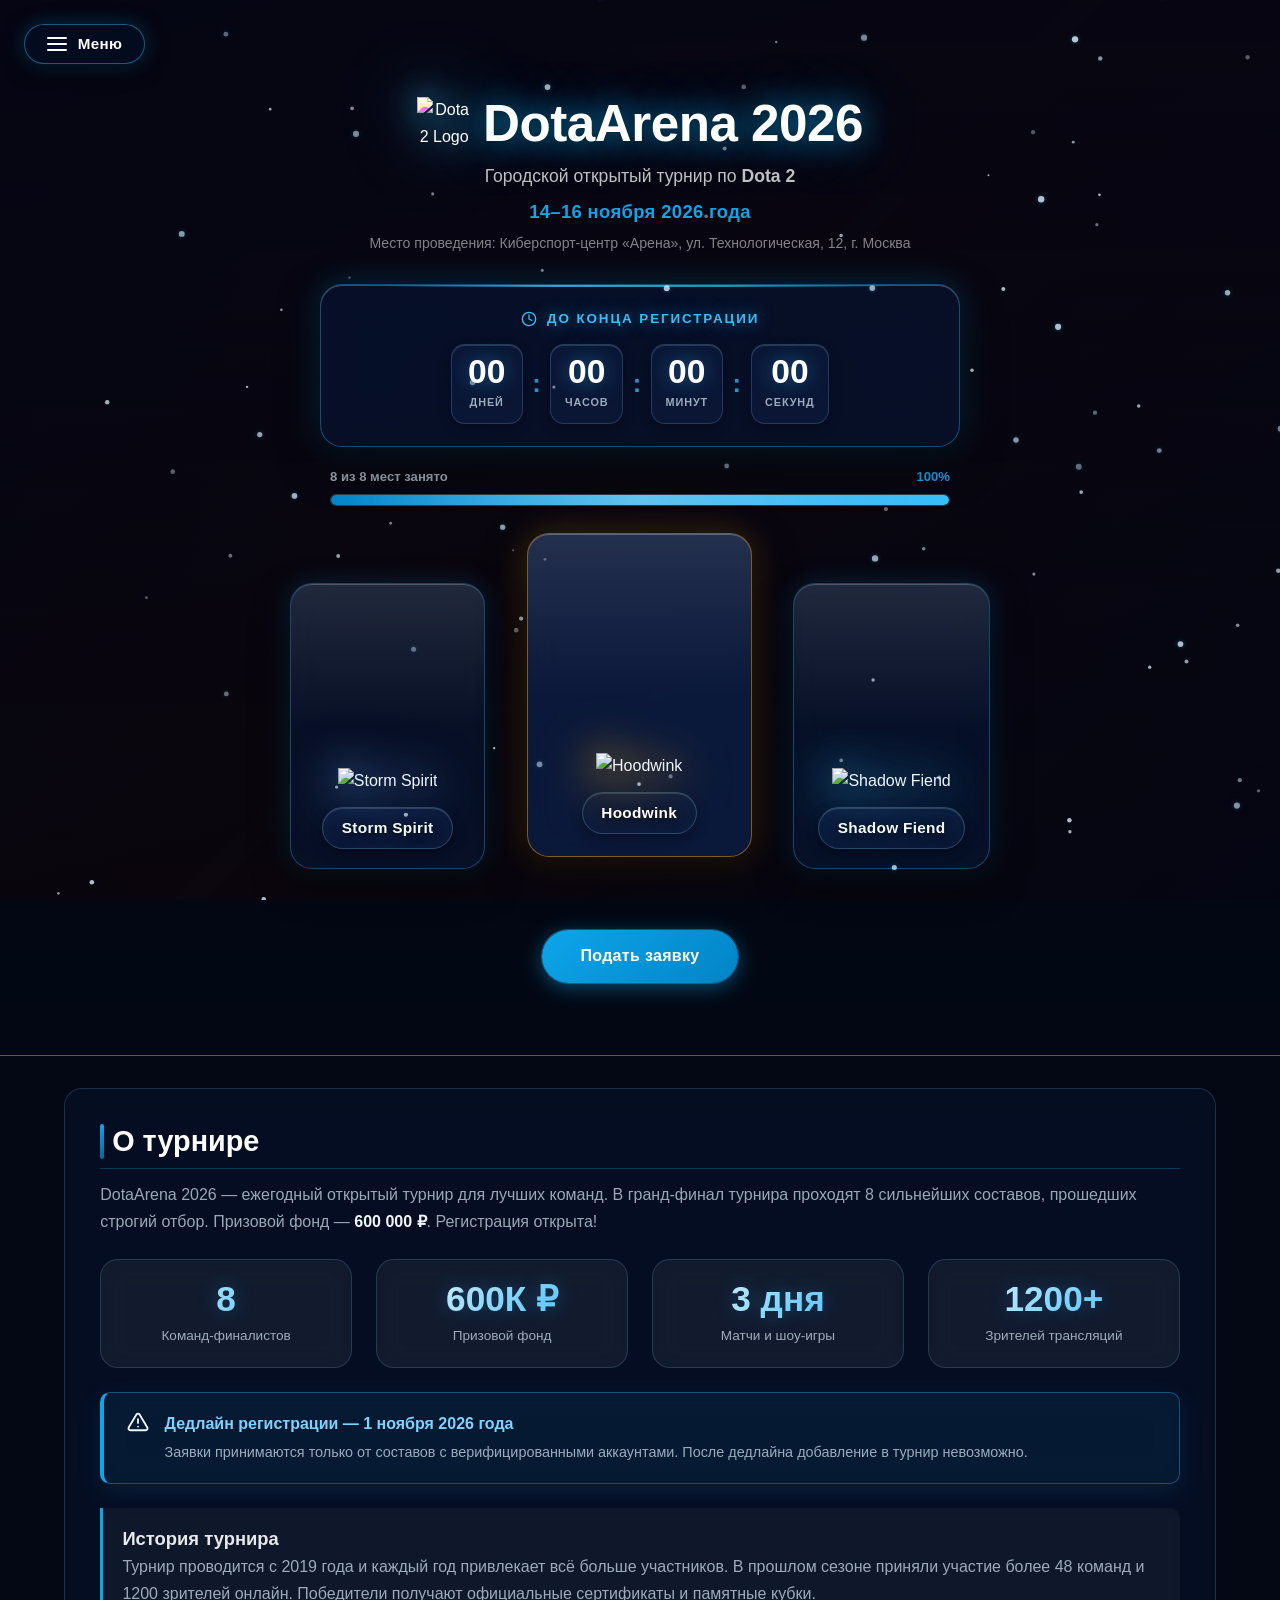
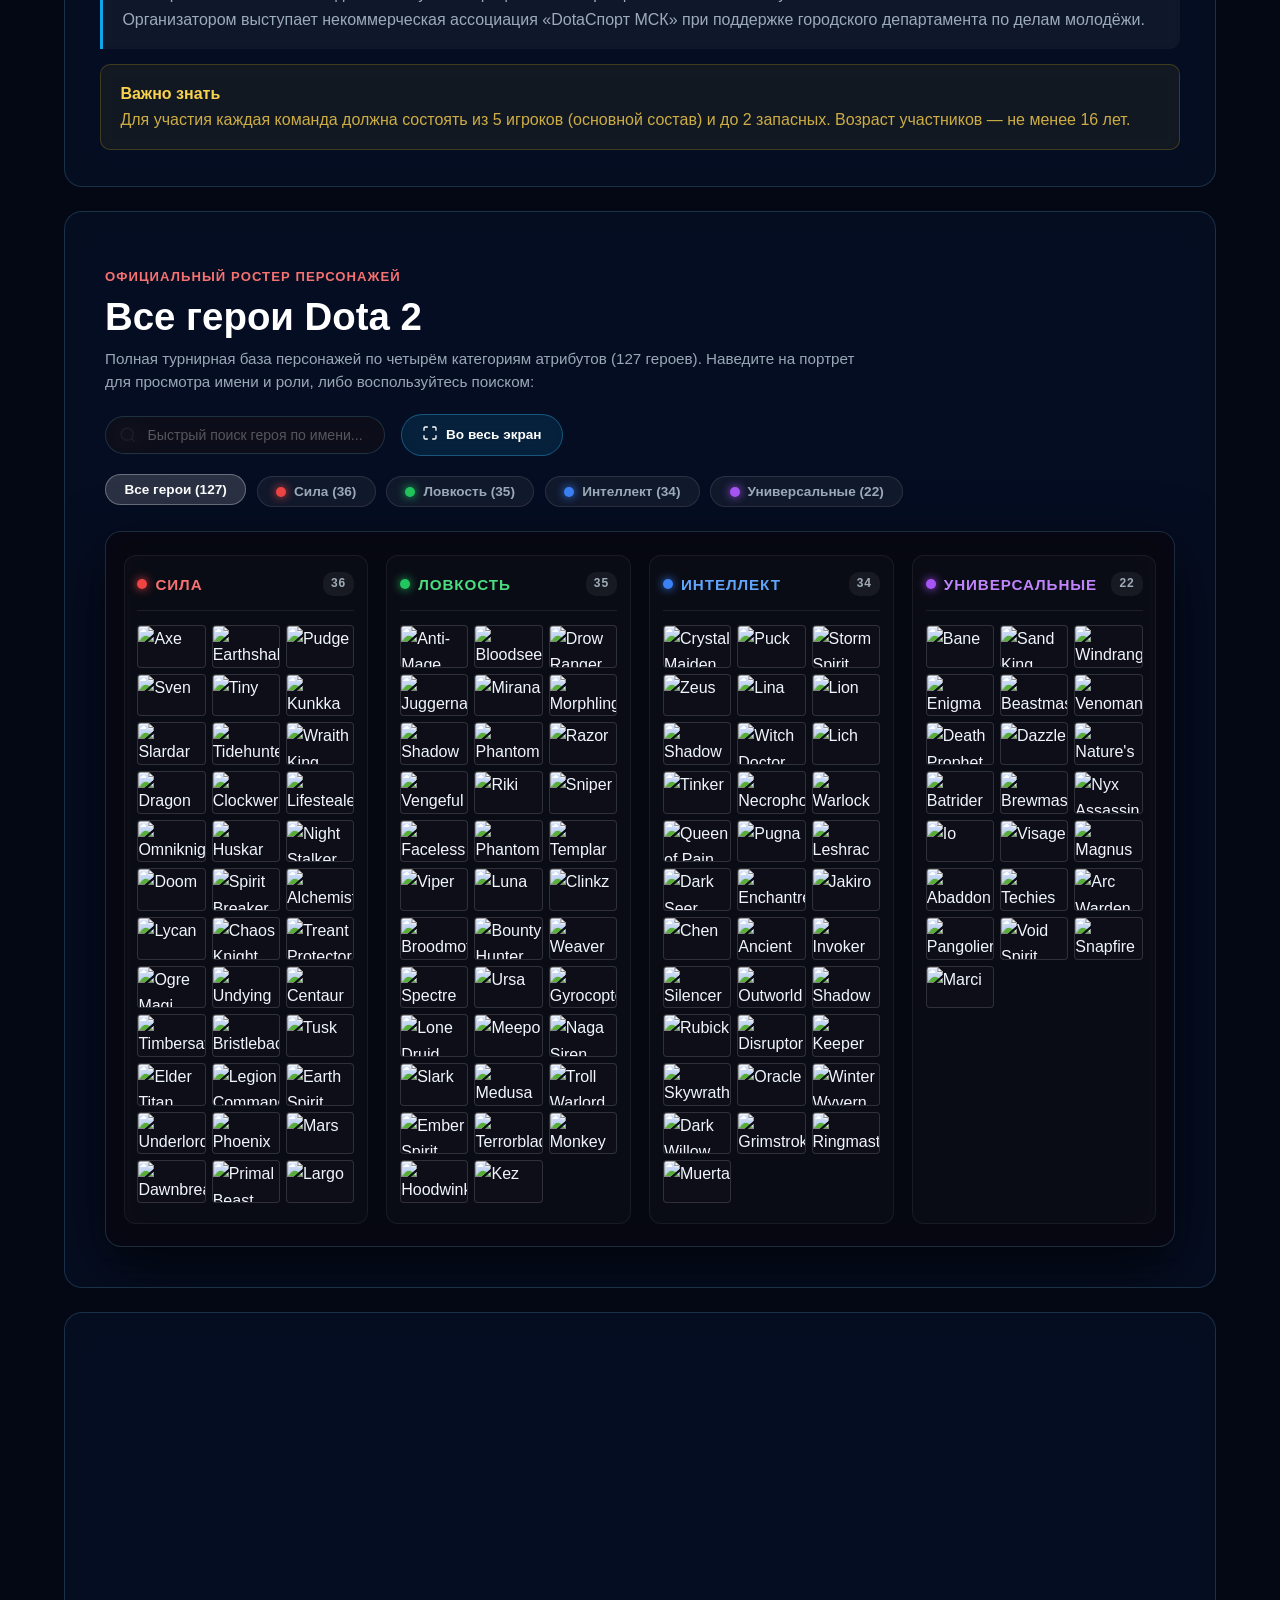
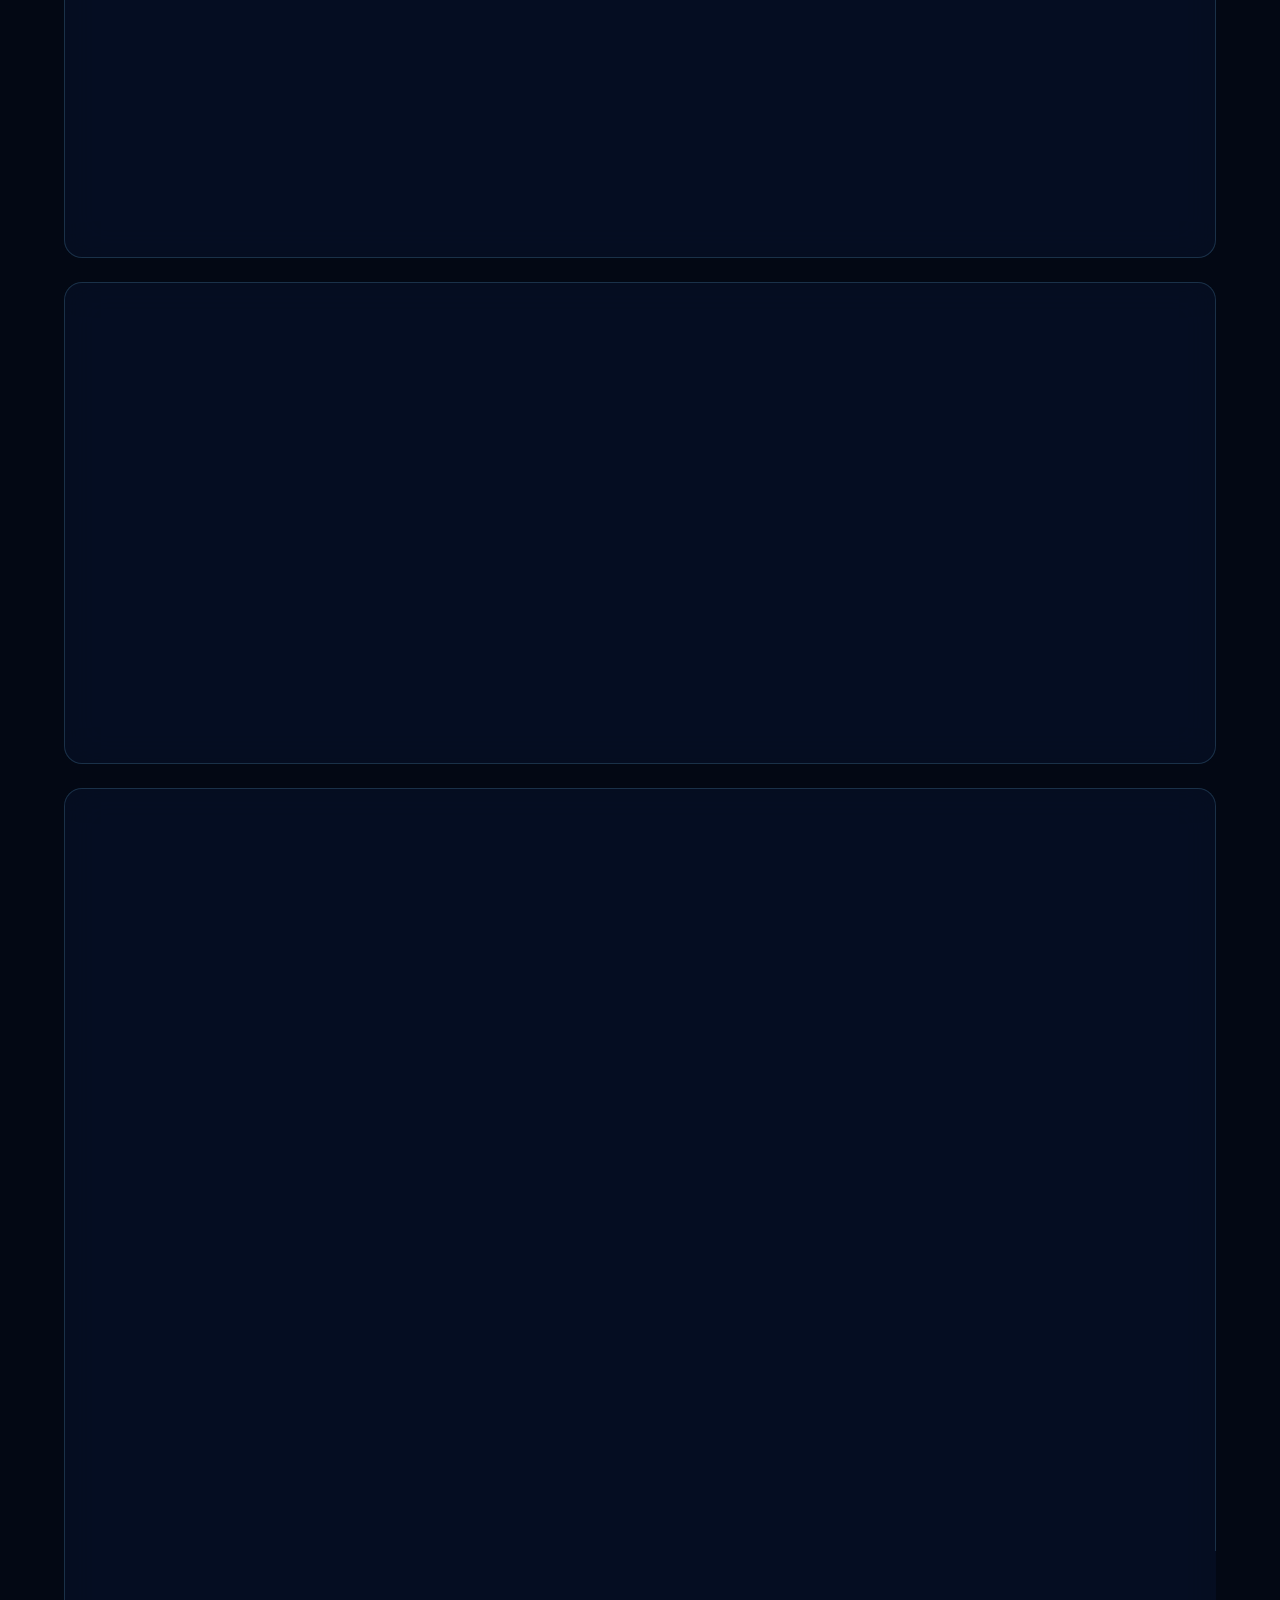
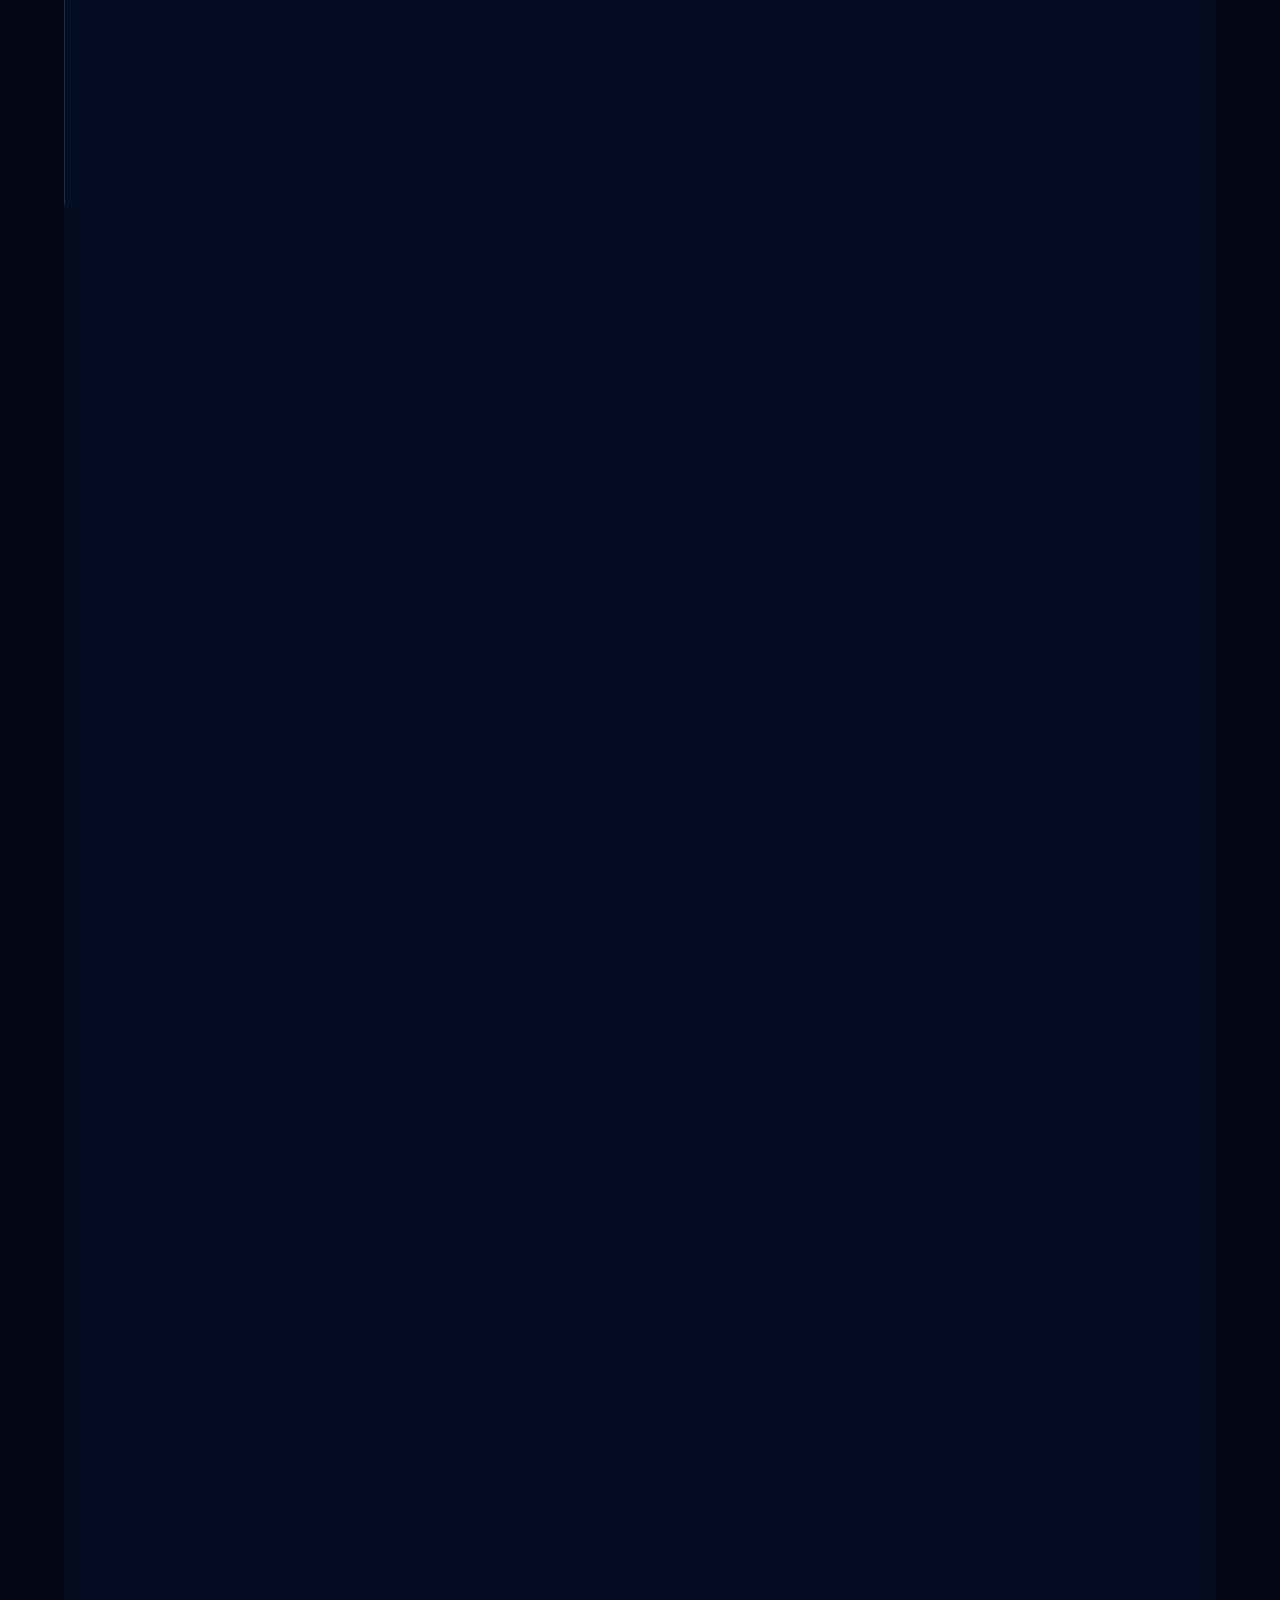
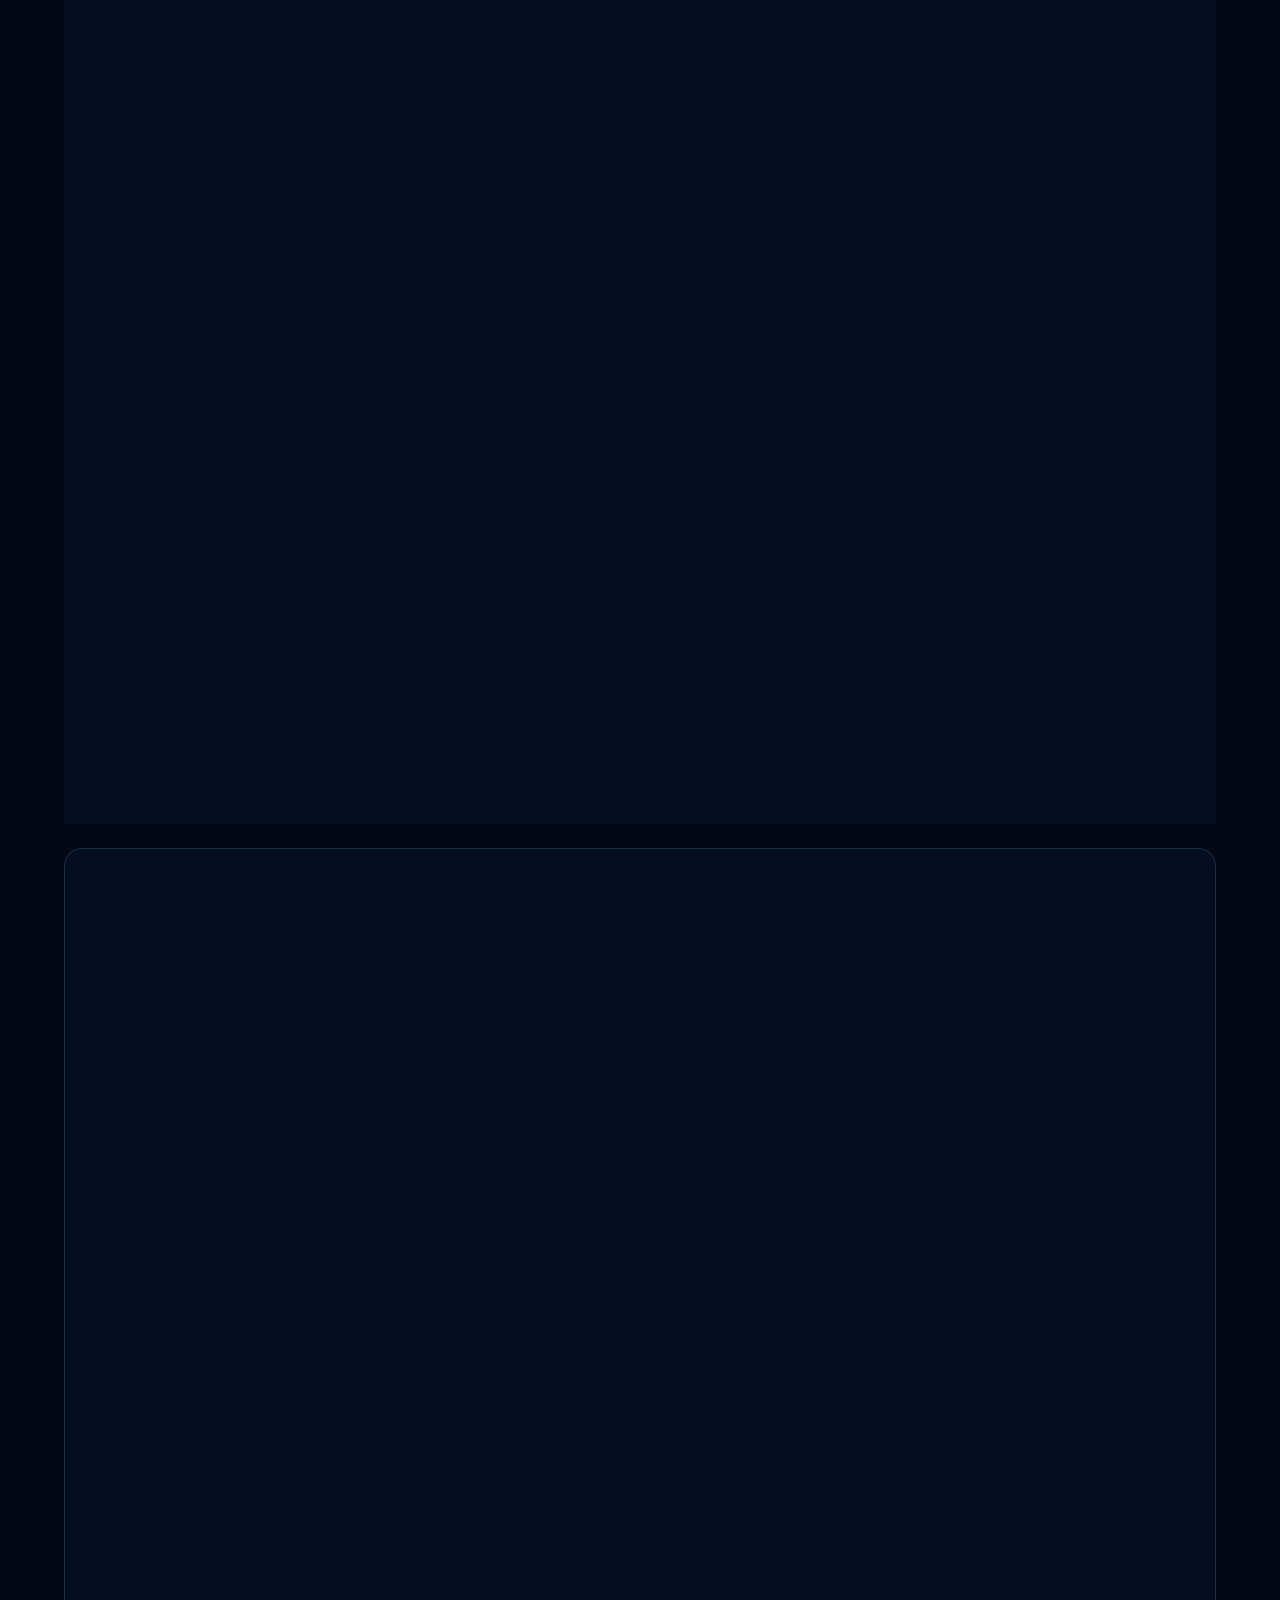
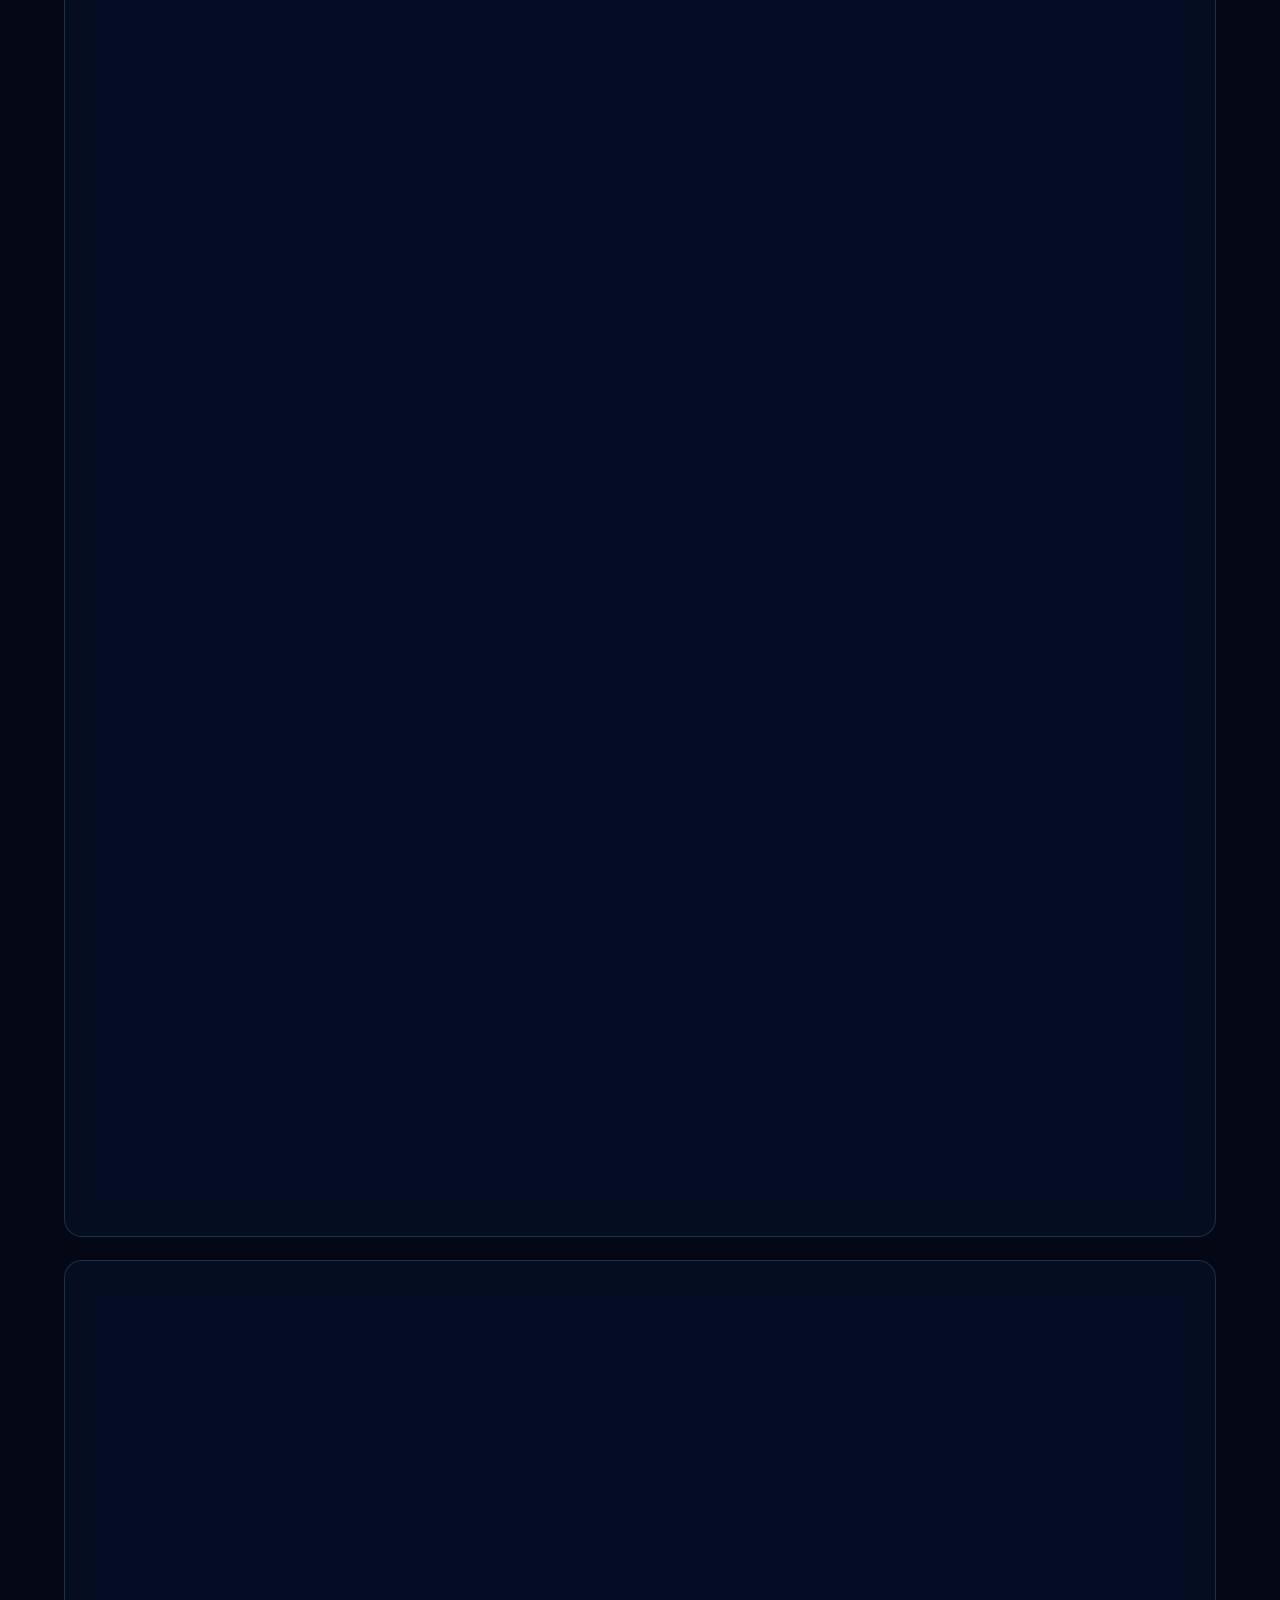
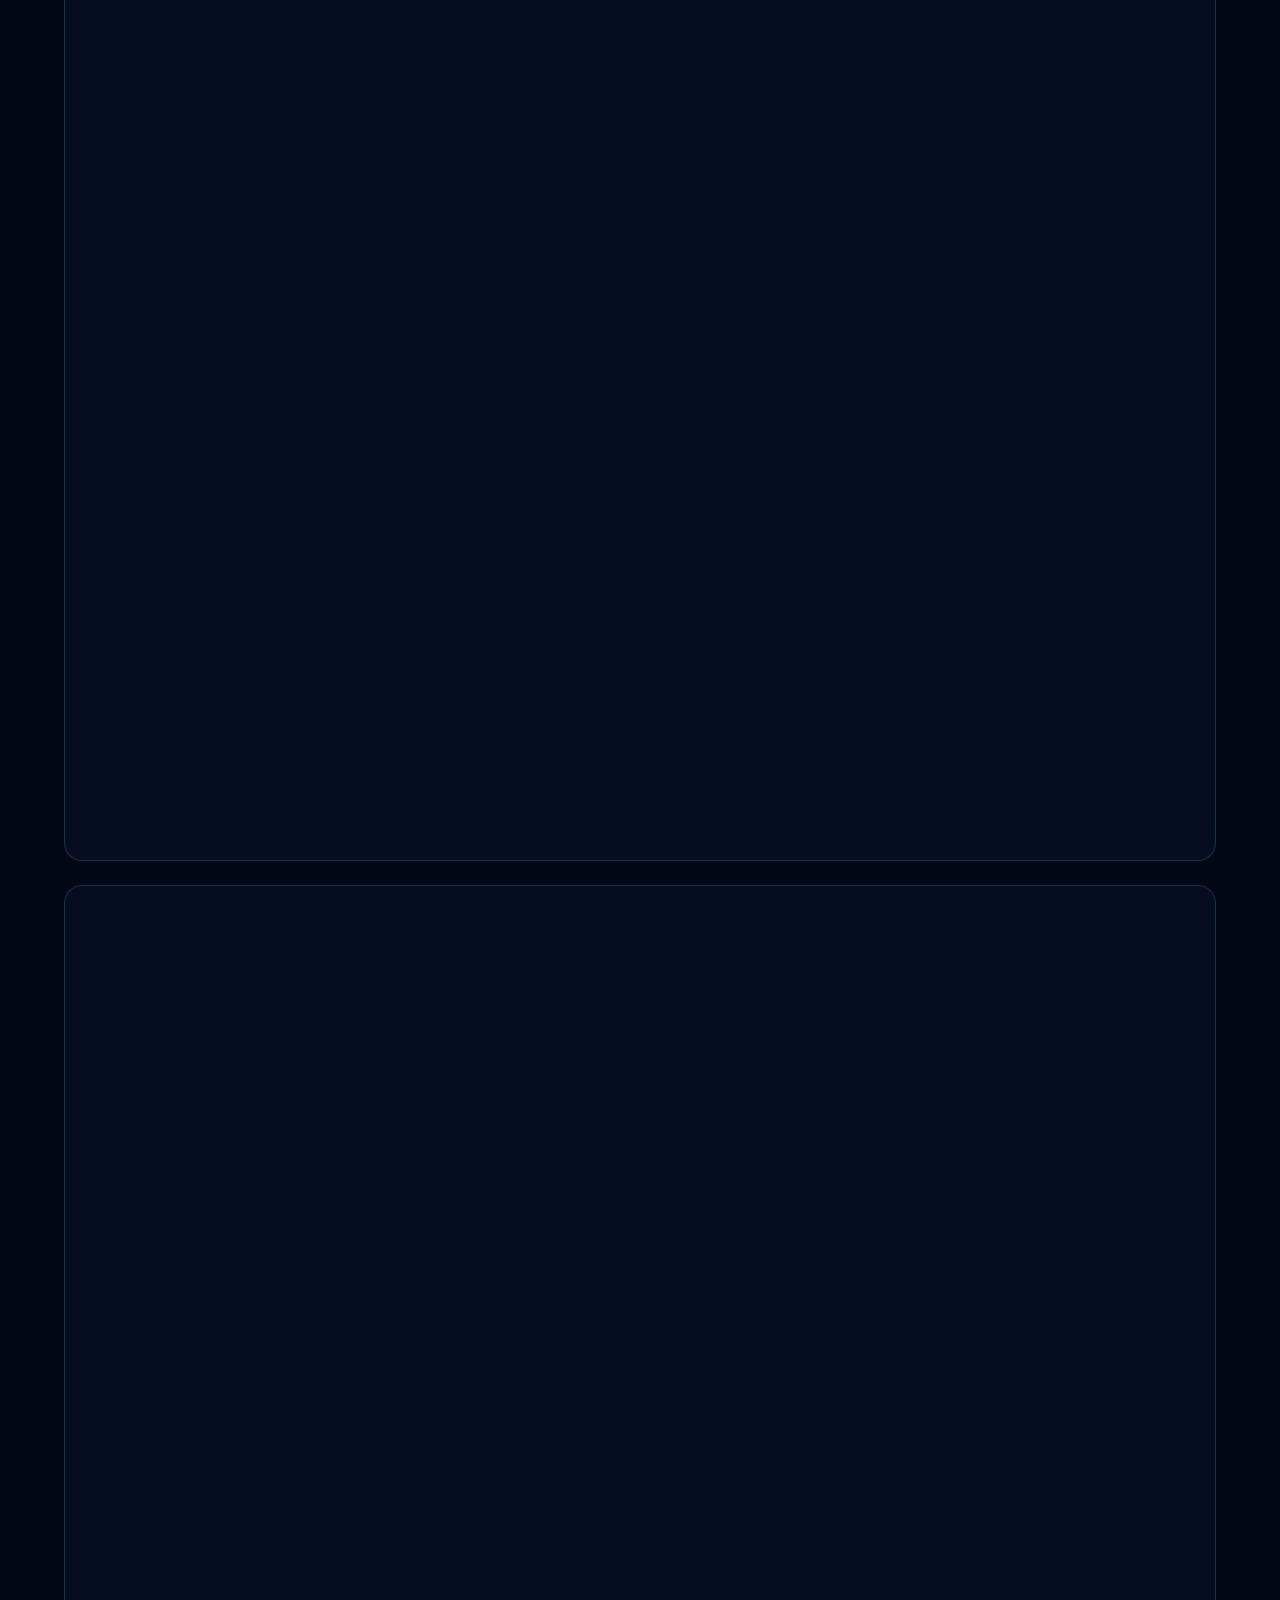
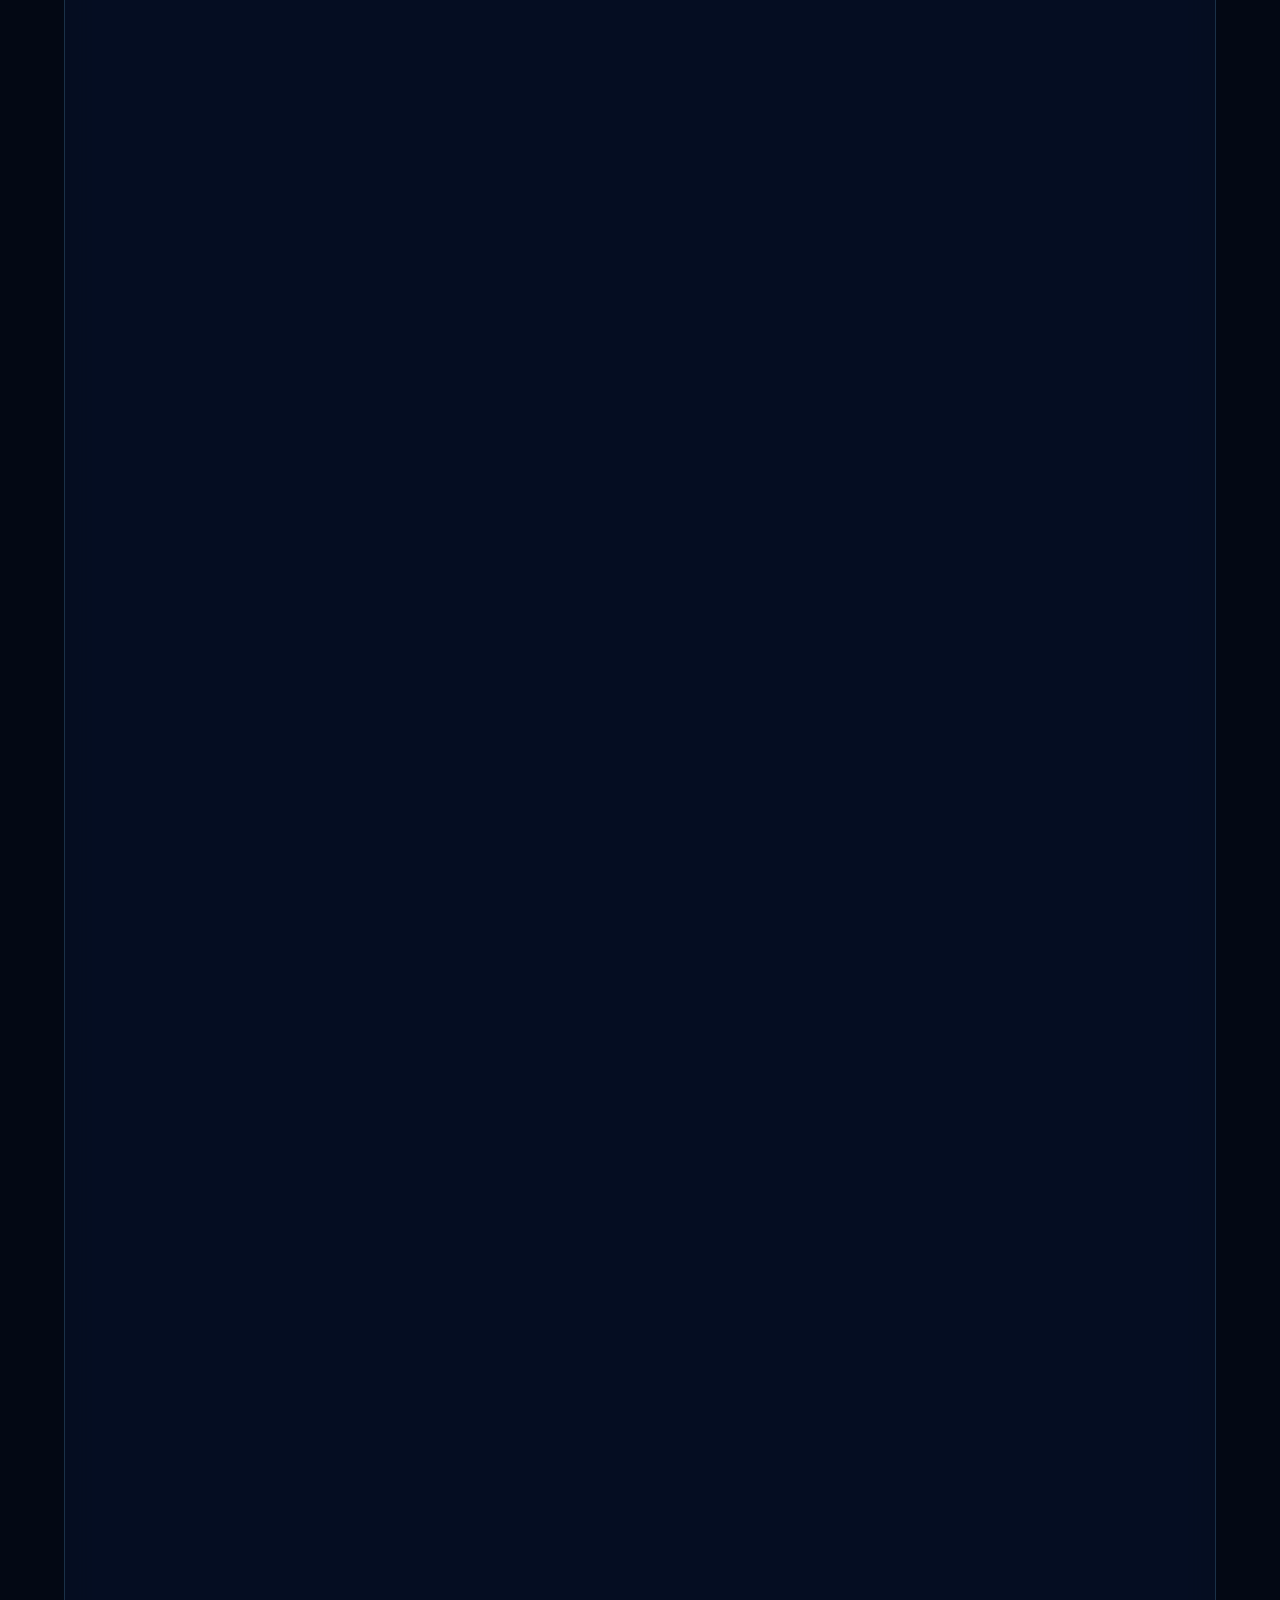
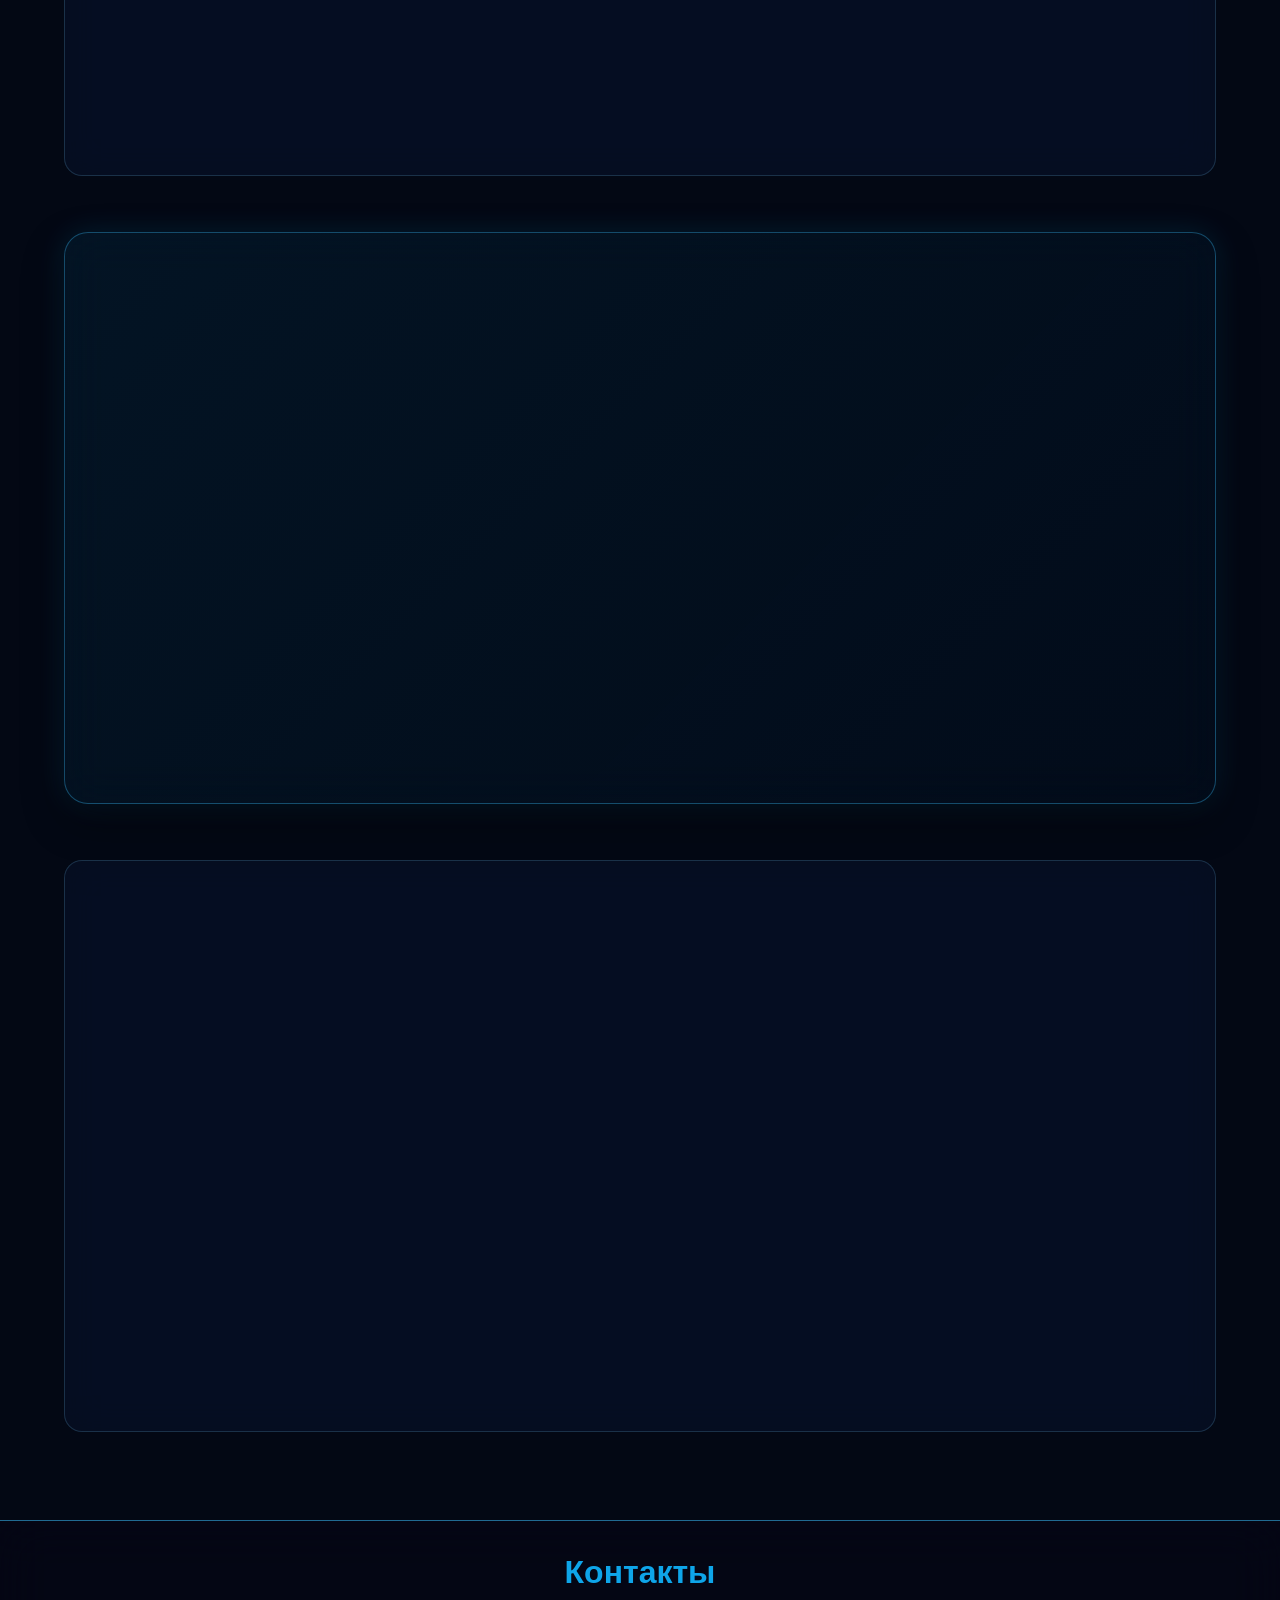
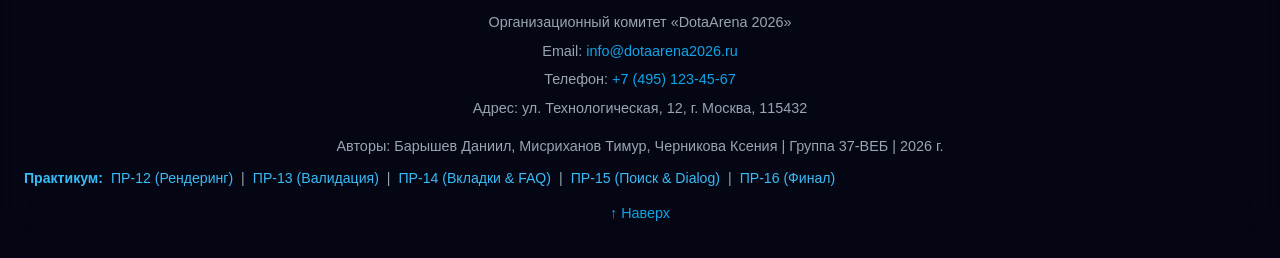
==== commit b158a27d: "feat: add live video stream player for restaurant cameras via go2rtc gateway" ====
--- a/index.html
+++ b/index.html
@@ -3021,17 +3021,27 @@
 
       <div class="cctv-modal-head">
         <div class="cctv-modal-status">
-          <span class="cam-rec-icon" aria-hidden="true">REC</span>
+          <span class="cam-rec-icon" id="cctv-modal-rec-badge" aria-hidden="true">LIVE STREAM</span>
           <h3 class="cctv-modal-title" id="cctv-modal-title">Камера 1 (Офис / Кабинет)</h3>
         </div>
-        <span id="cctv-modal-clock" class="cctv-modal-clock">07:36:14 10-12-2026</span>
-      </div>
-
-      <div class="cctv-modal-player-wrap">
-        <img id="cctv-modal-img" src="images/restaurant_cctv/cam_1.jpg" alt="Крупный план камеры">
+        <div class="cctv-modal-head-right">
+          <div class="cctv-mode-switcher" role="group" aria-label="Режим отображения камеры">
+            <button type="button" class="cctv-mode-btn is-active" id="cctv-mode-live">Видеопоток (Live)</button>
+            <button type="button" class="cctv-mode-btn" id="cctv-mode-photo">Стоп-кадр</button>
+          </div>
+          <span id="cctv-modal-clock" class="cctv-modal-clock">07:36:14 10-12-2026</span>
+        </div>
+      </div>
+
+      <div class="cctv-modal-player-wrap" id="cctv-modal-player-wrap">
+        <iframe id="cctv-modal-stream" class="cctv-modal-stream" src="" allow="autoplay; fullscreen" allowfullscreen></iframe>
+        <img id="cctv-modal-img" src="images/restaurant_cctv/cam_1.jpg" alt="Крупный план камеры" hidden>
         <div class="team-friend-cam-overlay-badge">
           <span class="cam-rec-icon" aria-hidden="true">LIVE</span>
-          <span id="cctv-modal-badge-label">82.119.149.206:8000 · admin</span>
+          <span id="cctv-modal-badge-label">CH-01 · 82.119.149.206:8000 (admin)</span>
+        </div>
+        <div class="cctv-modal-offline-notice" id="cctv-modal-offline-notice" hidden>
+          <span>Шлюз go2rtc не запущен на 127.0.0.1:1984. Показан стоп-кадр. Запустите start_stream_gateway.bat для живого видео.</span>
         </div>
       </div>
 
--- a/css/style.css
+++ b/css/style.css
@@ -3695,6 +3695,44 @@
   letter-spacing: 0.02em;
 }
 
+.cctv-modal-head-right {
+  display: flex;
+  align-items: center;
+  gap: 0.75rem;
+  flex-wrap: wrap;
+}
+
+.cctv-mode-switcher {
+  display: inline-flex;
+  background: rgba(255, 255, 255, 0.06);
+  border: 1px solid rgba(255, 255, 255, 0.14);
+  border-radius: 999px;
+  padding: 2px;
+  gap: 2px;
+}
+
+.cctv-mode-btn {
+  background: transparent;
+  border: none;
+  color: #94a3b8;
+  font-size: 0.76rem;
+  font-weight: 700;
+  padding: 0.3rem 0.75rem;
+  border-radius: 999px;
+  cursor: pointer;
+  transition: all 0.2s ease;
+}
+
+.cctv-mode-btn:hover {
+  color: #fff;
+}
+
+.cctv-mode-btn.is-active {
+  background: var(--accent, #dc2626);
+  color: #fff;
+  box-shadow: 0 0 12px rgba(220, 38, 38, 0.45);
+}
+
 .cctv-modal-clock {
   font-family: monospace;
   font-size: 0.82rem;
@@ -3718,12 +3756,45 @@
   box-shadow: 0 8px 30px rgba(0, 0, 0, 0.7);
 }
 
+.cctv-modal-stream {
+  width: 100%;
+  height: 100%;
+  border: none;
+  display: block;
+  background: #020617;
+}
+
+.cctv-modal-stream[hidden],
+.cctv-modal-player-wrap img[hidden] {
+  display: none !important;
+}
+
 .cctv-modal-player-wrap img {
   width: 100%;
   height: 100%;
   object-fit: contain;
   background: #020617;
   display: block;
+}
+
+.cctv-modal-offline-notice {
+  position: absolute;
+  bottom: 0.75rem;
+  left: 0.75rem;
+  right: 0.75rem;
+  background: rgba(15, 23, 42, 0.94);
+  border: 1px solid rgba(245, 158, 11, 0.5);
+  color: #fbbf24;
+  font-size: 0.75rem;
+  padding: 0.45rem 0.85rem;
+  border-radius: 8px;
+  backdrop-filter: blur(8px);
+  z-index: 5;
+  text-align: center;
+}
+
+.cctv-modal-offline-notice[hidden] {
+  display: none !important;
 }
 
 .cctv-modal-nav {
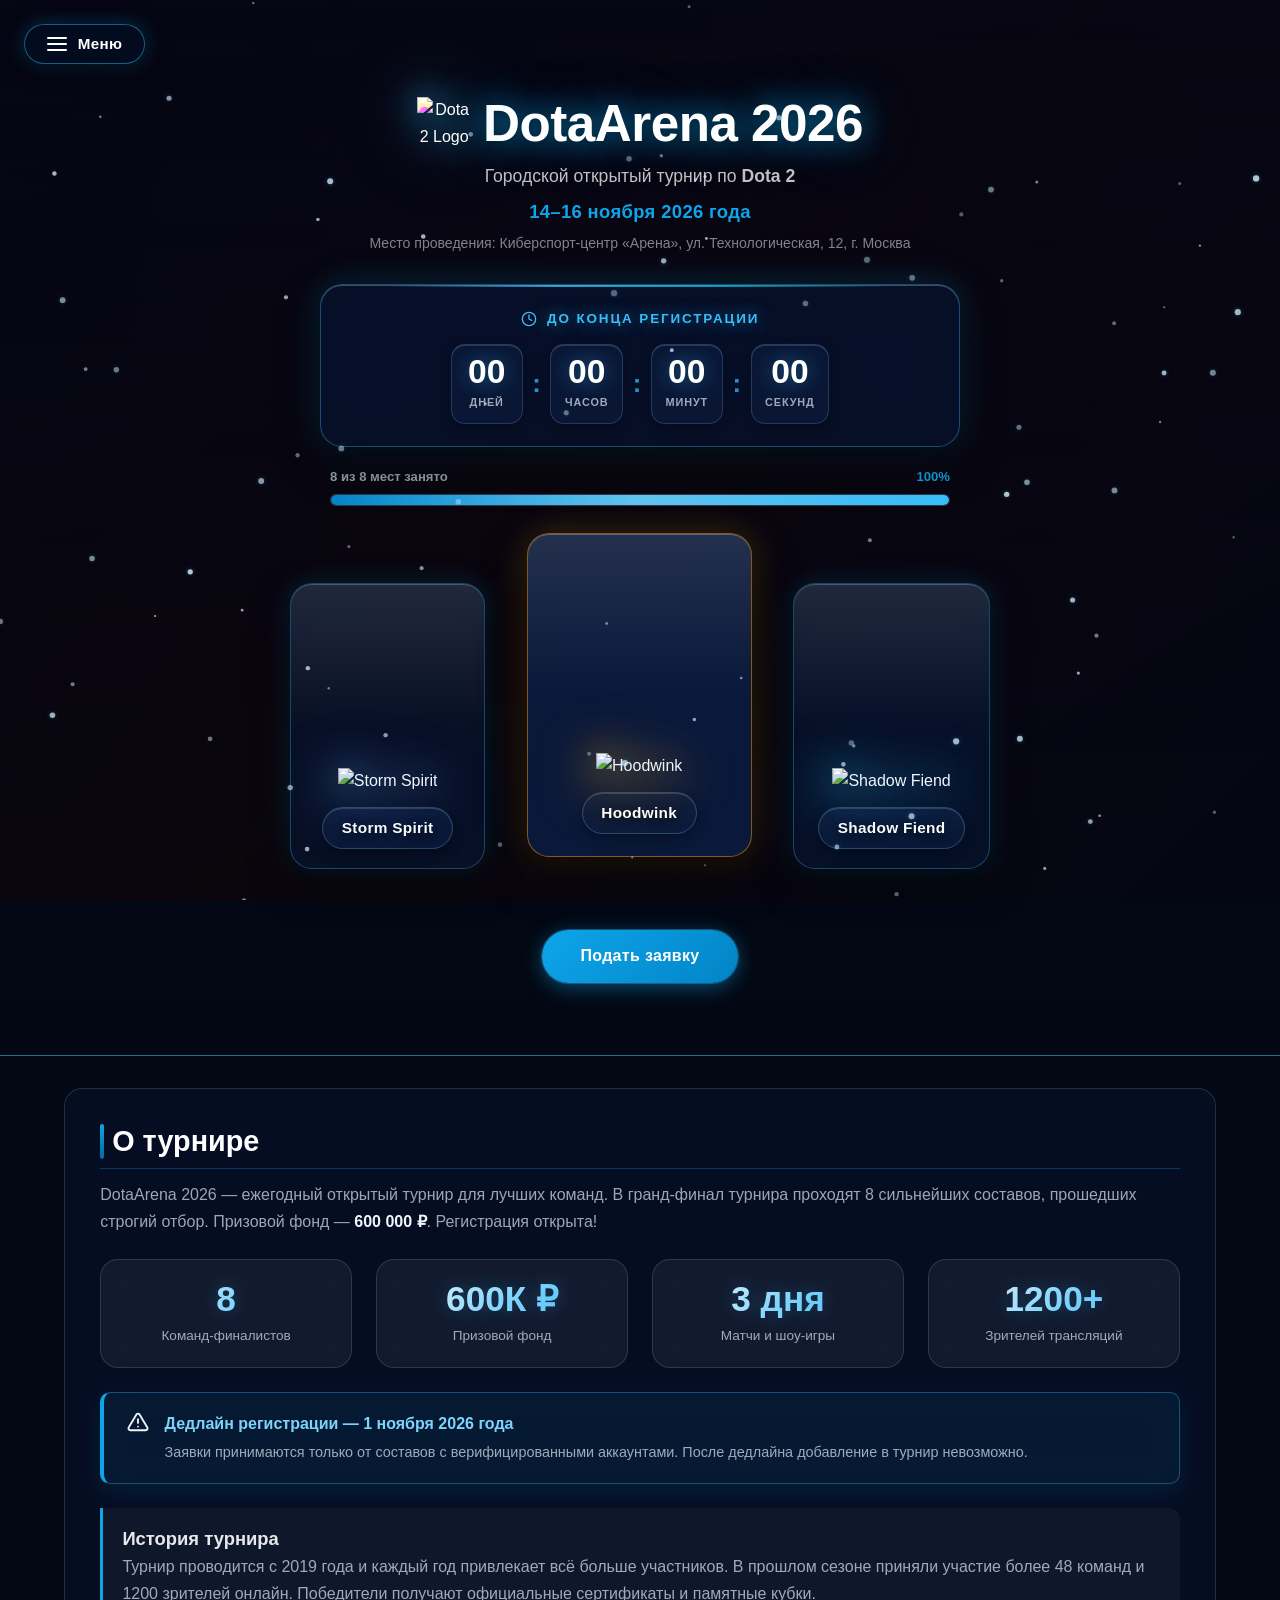
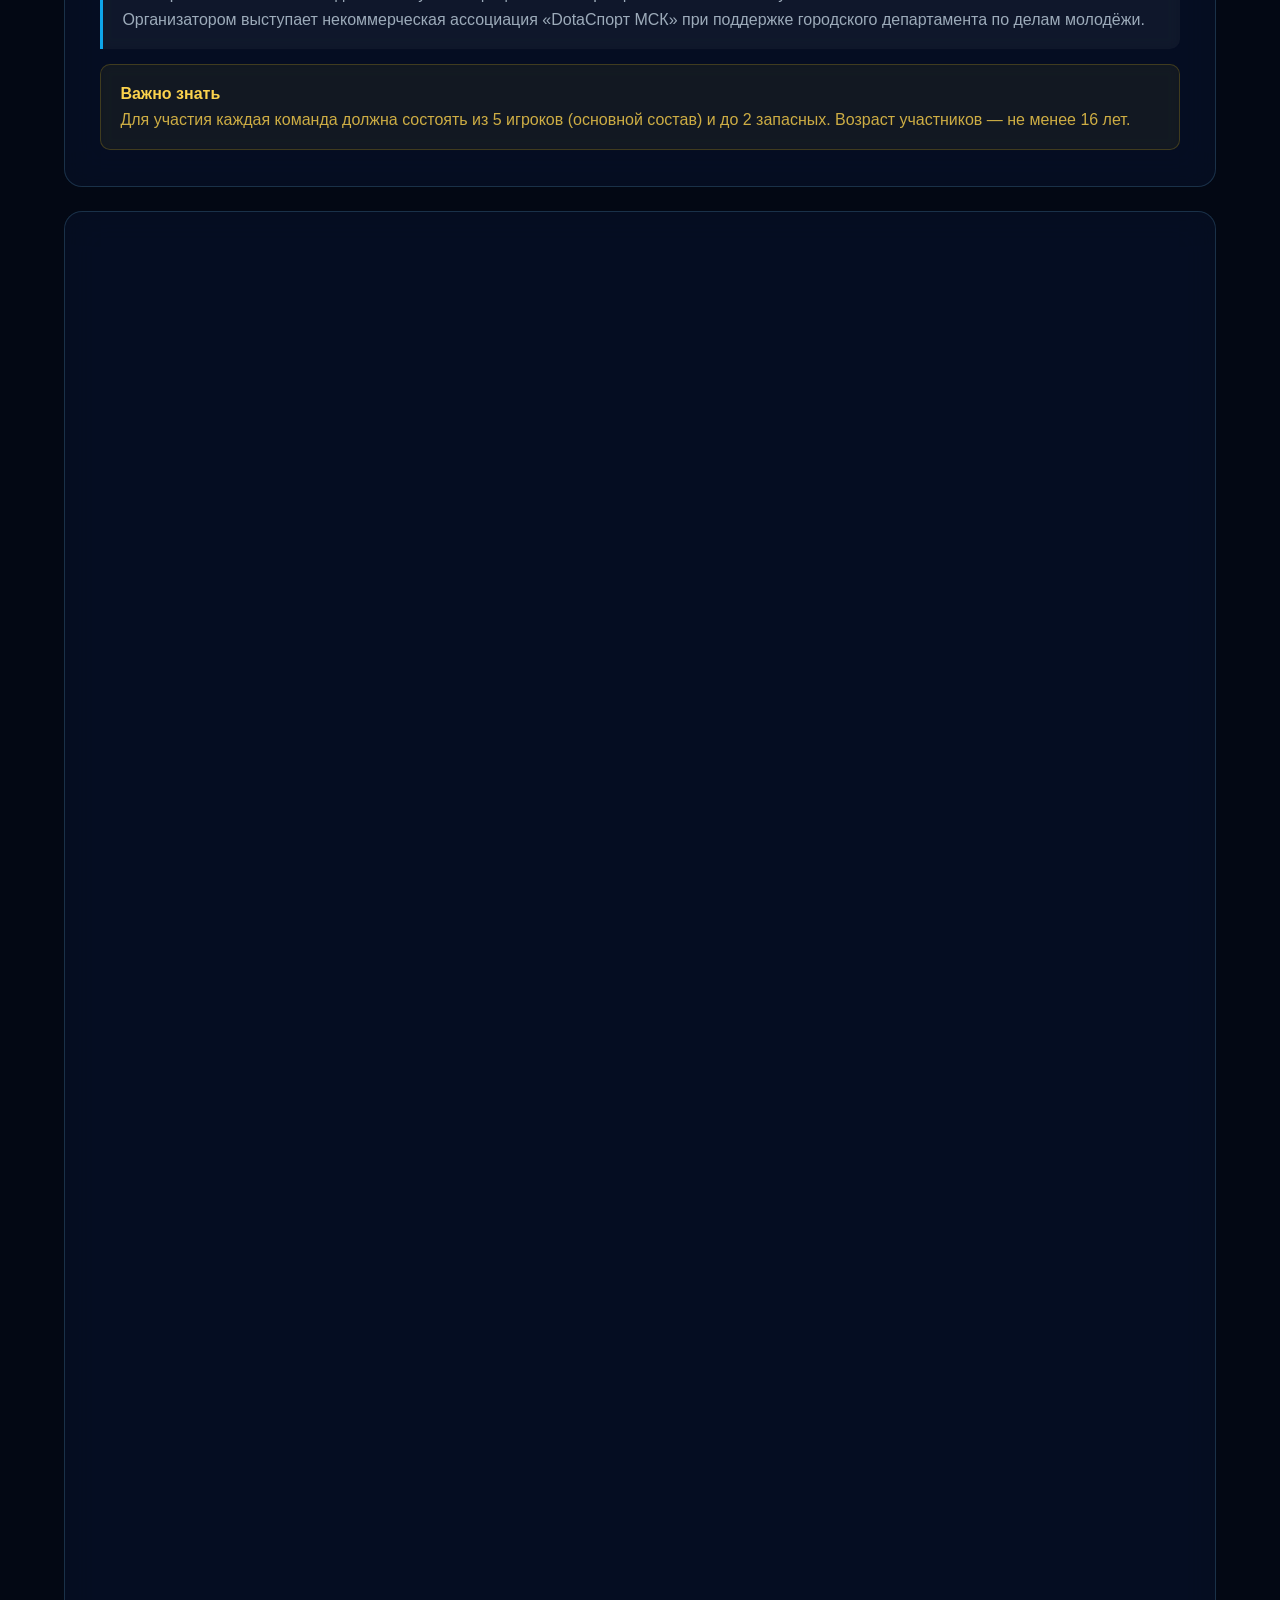
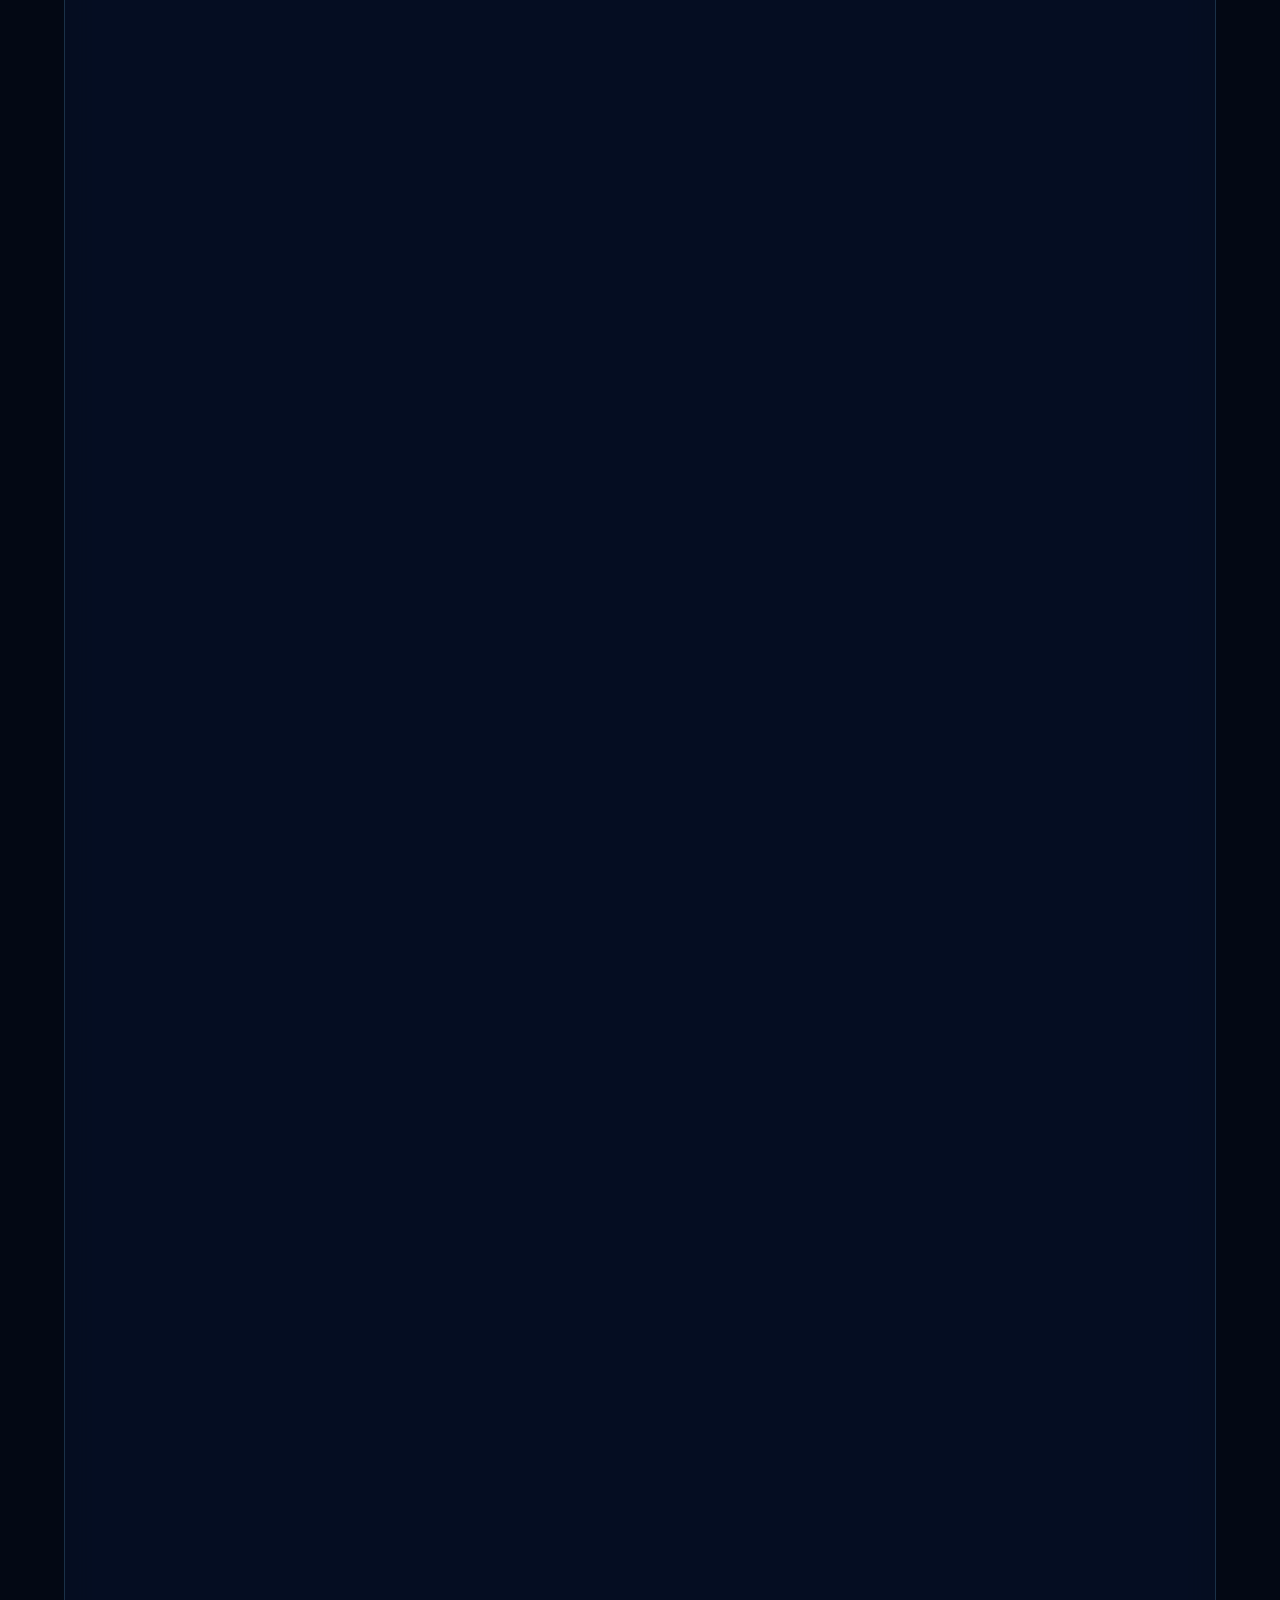
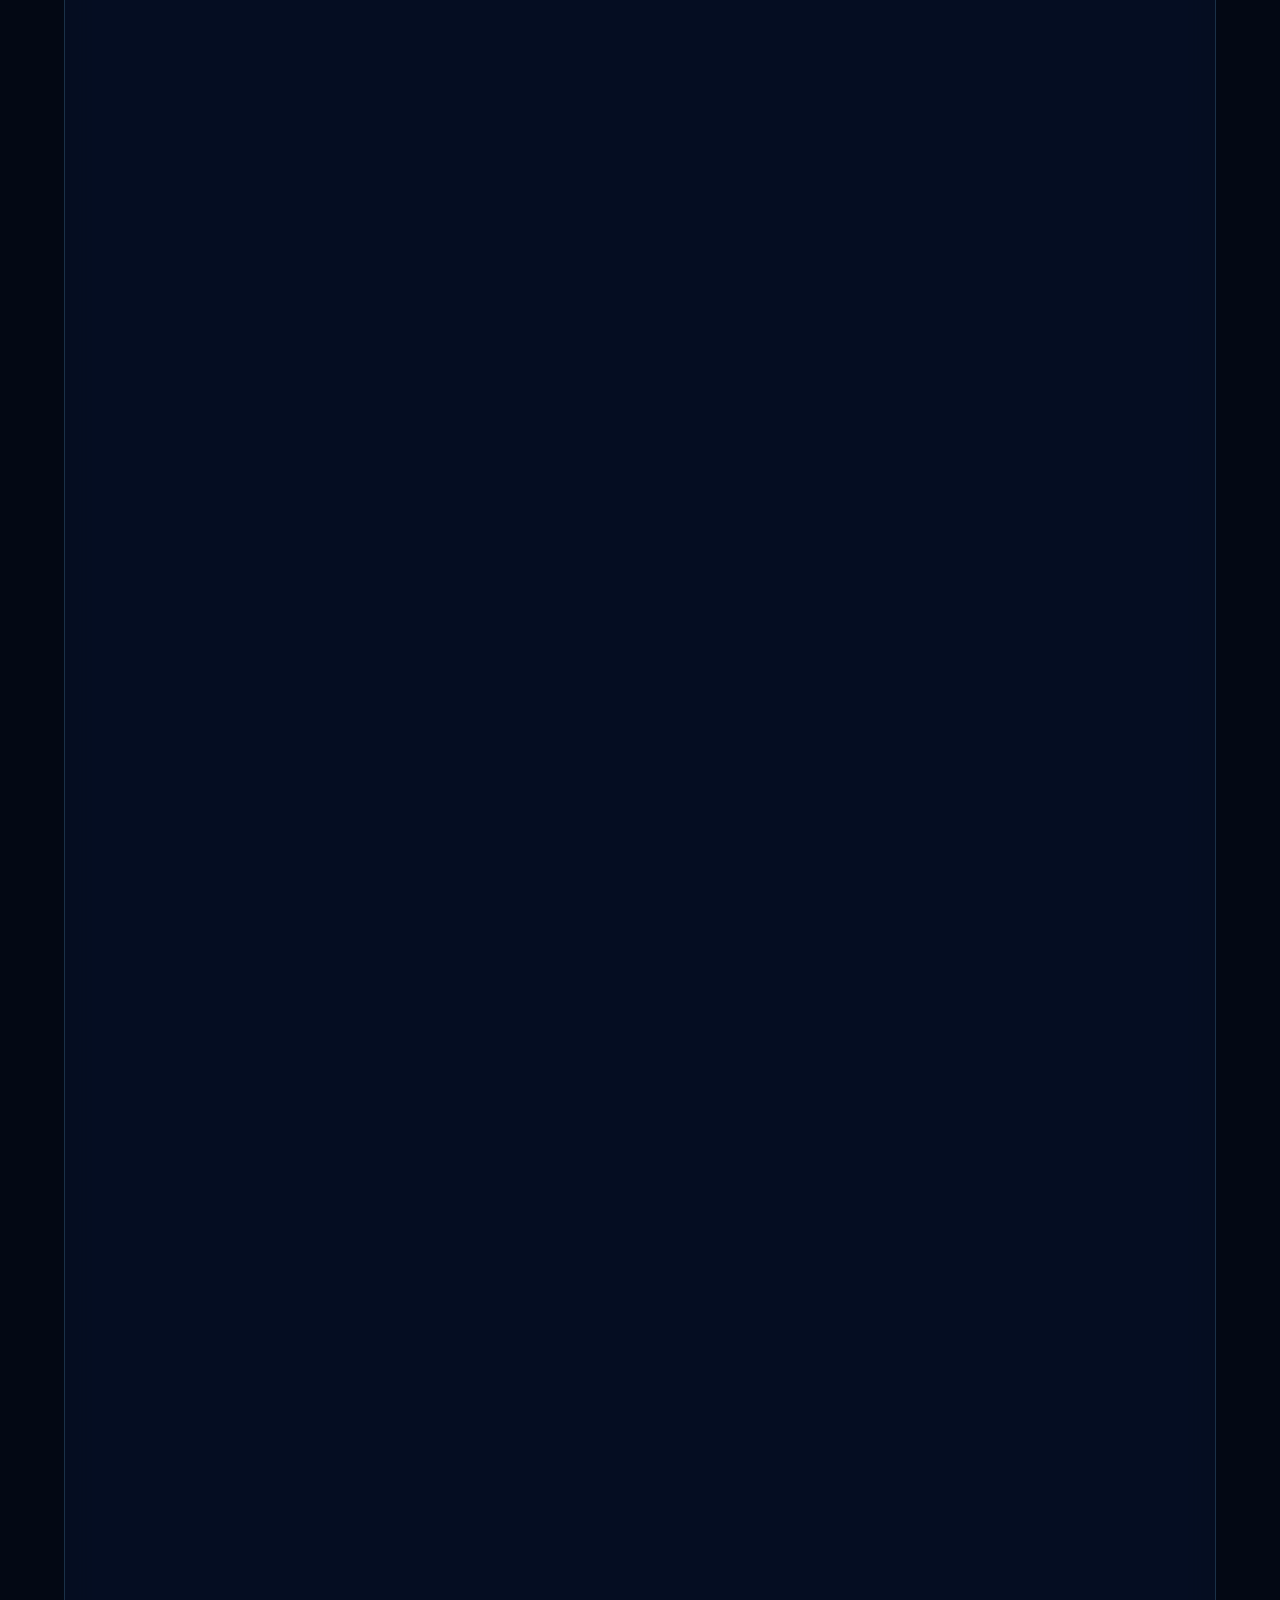
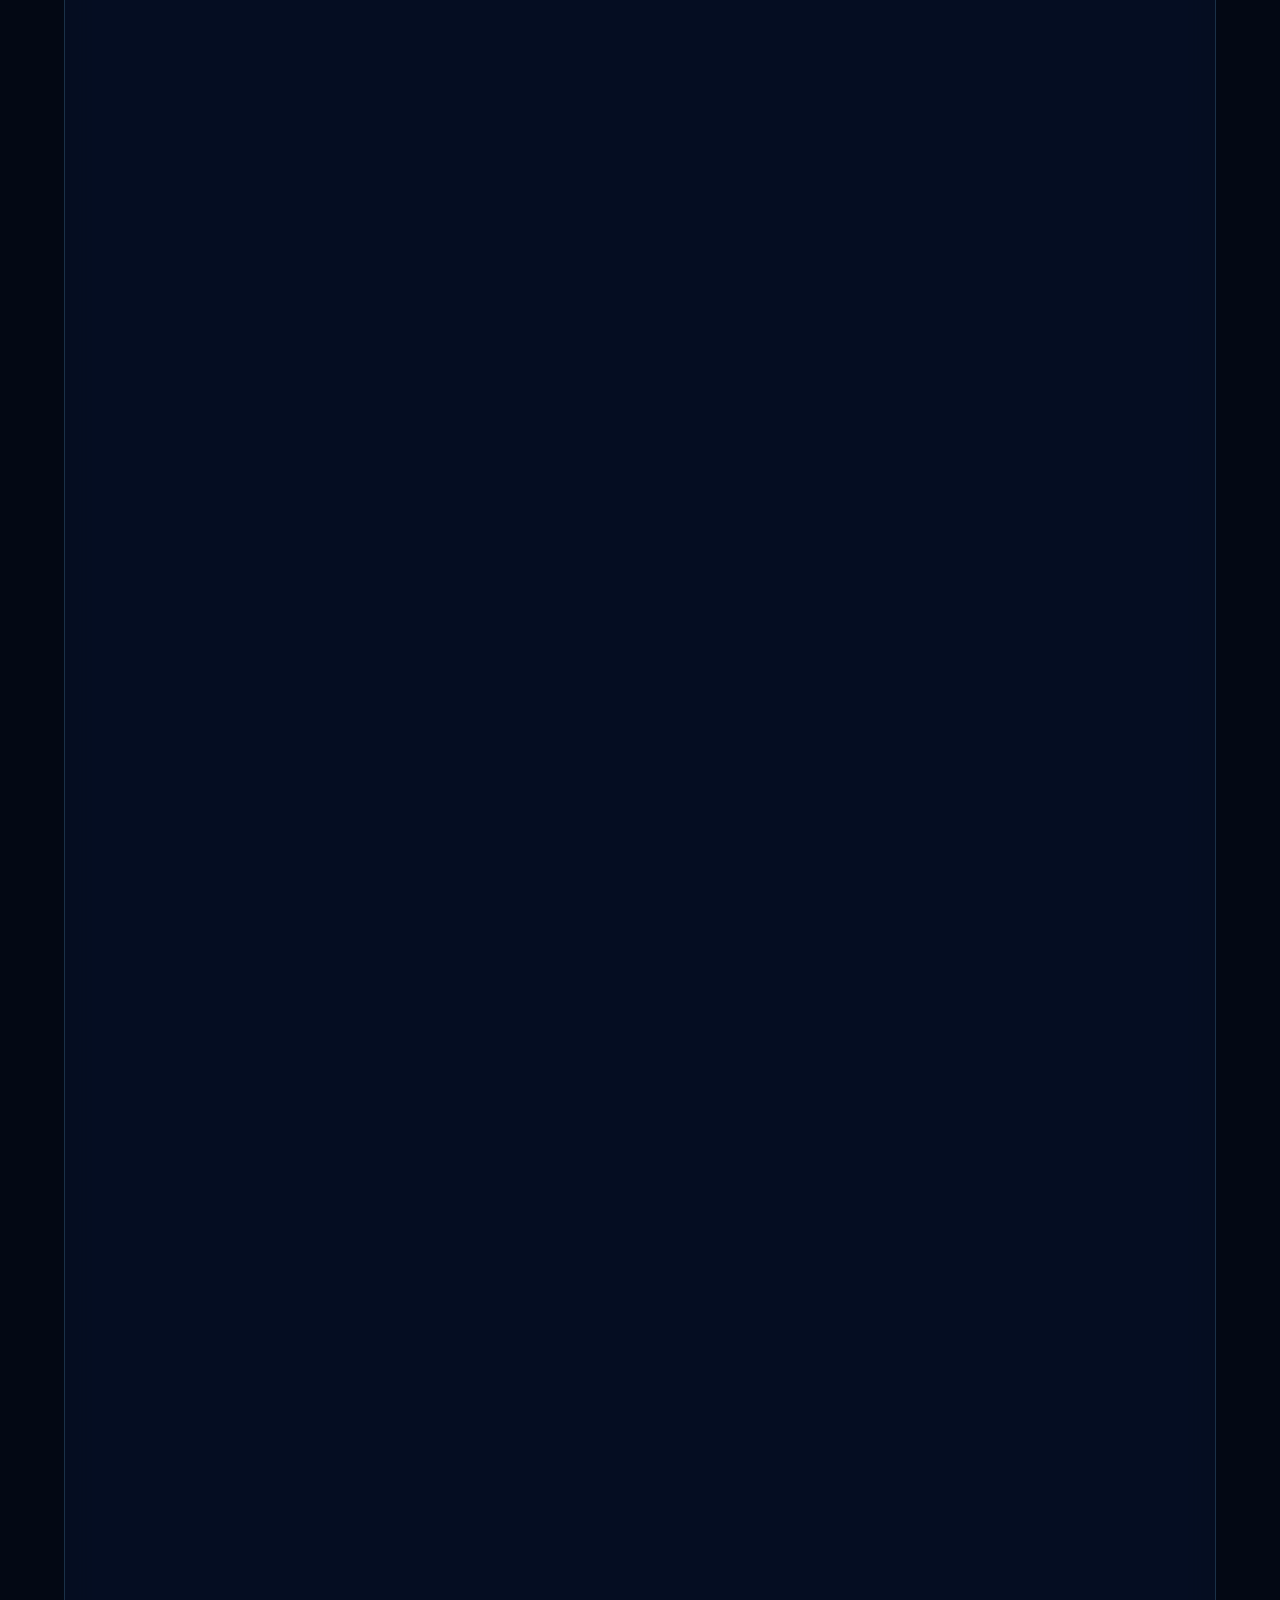
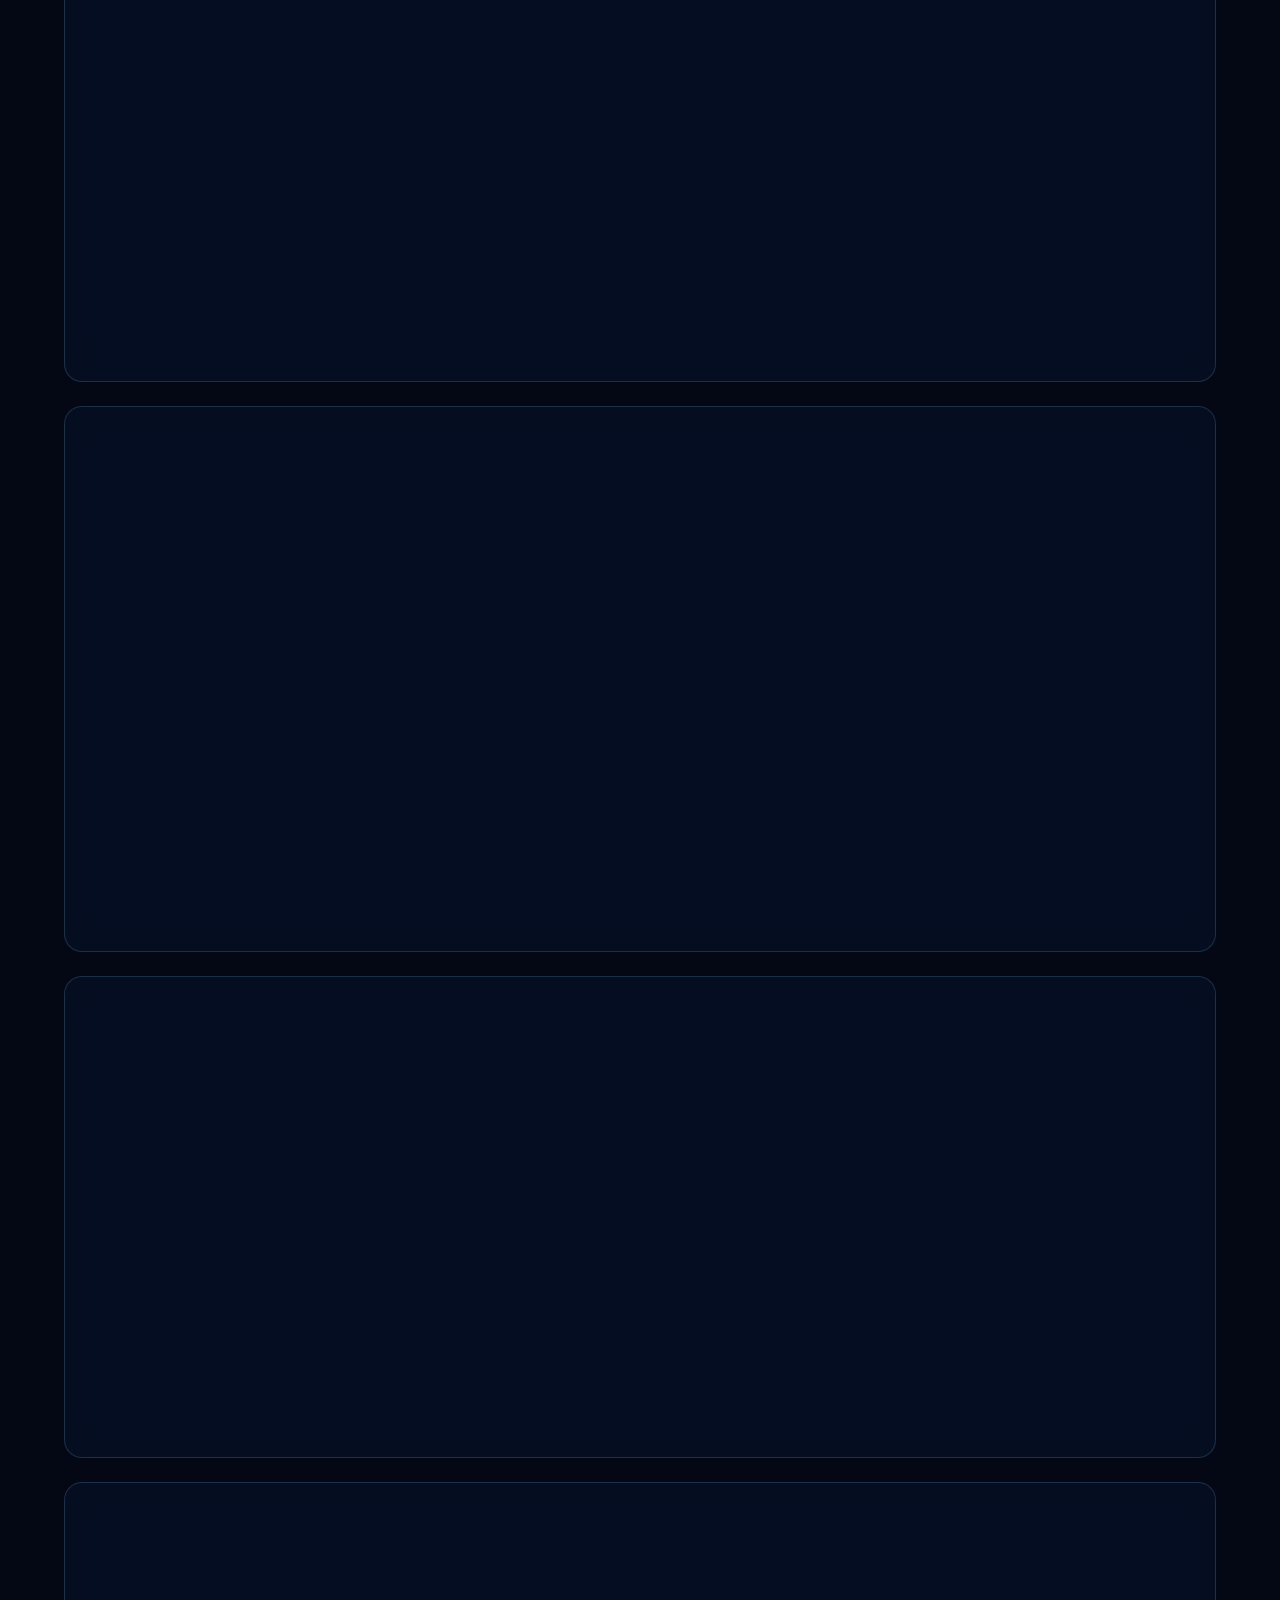
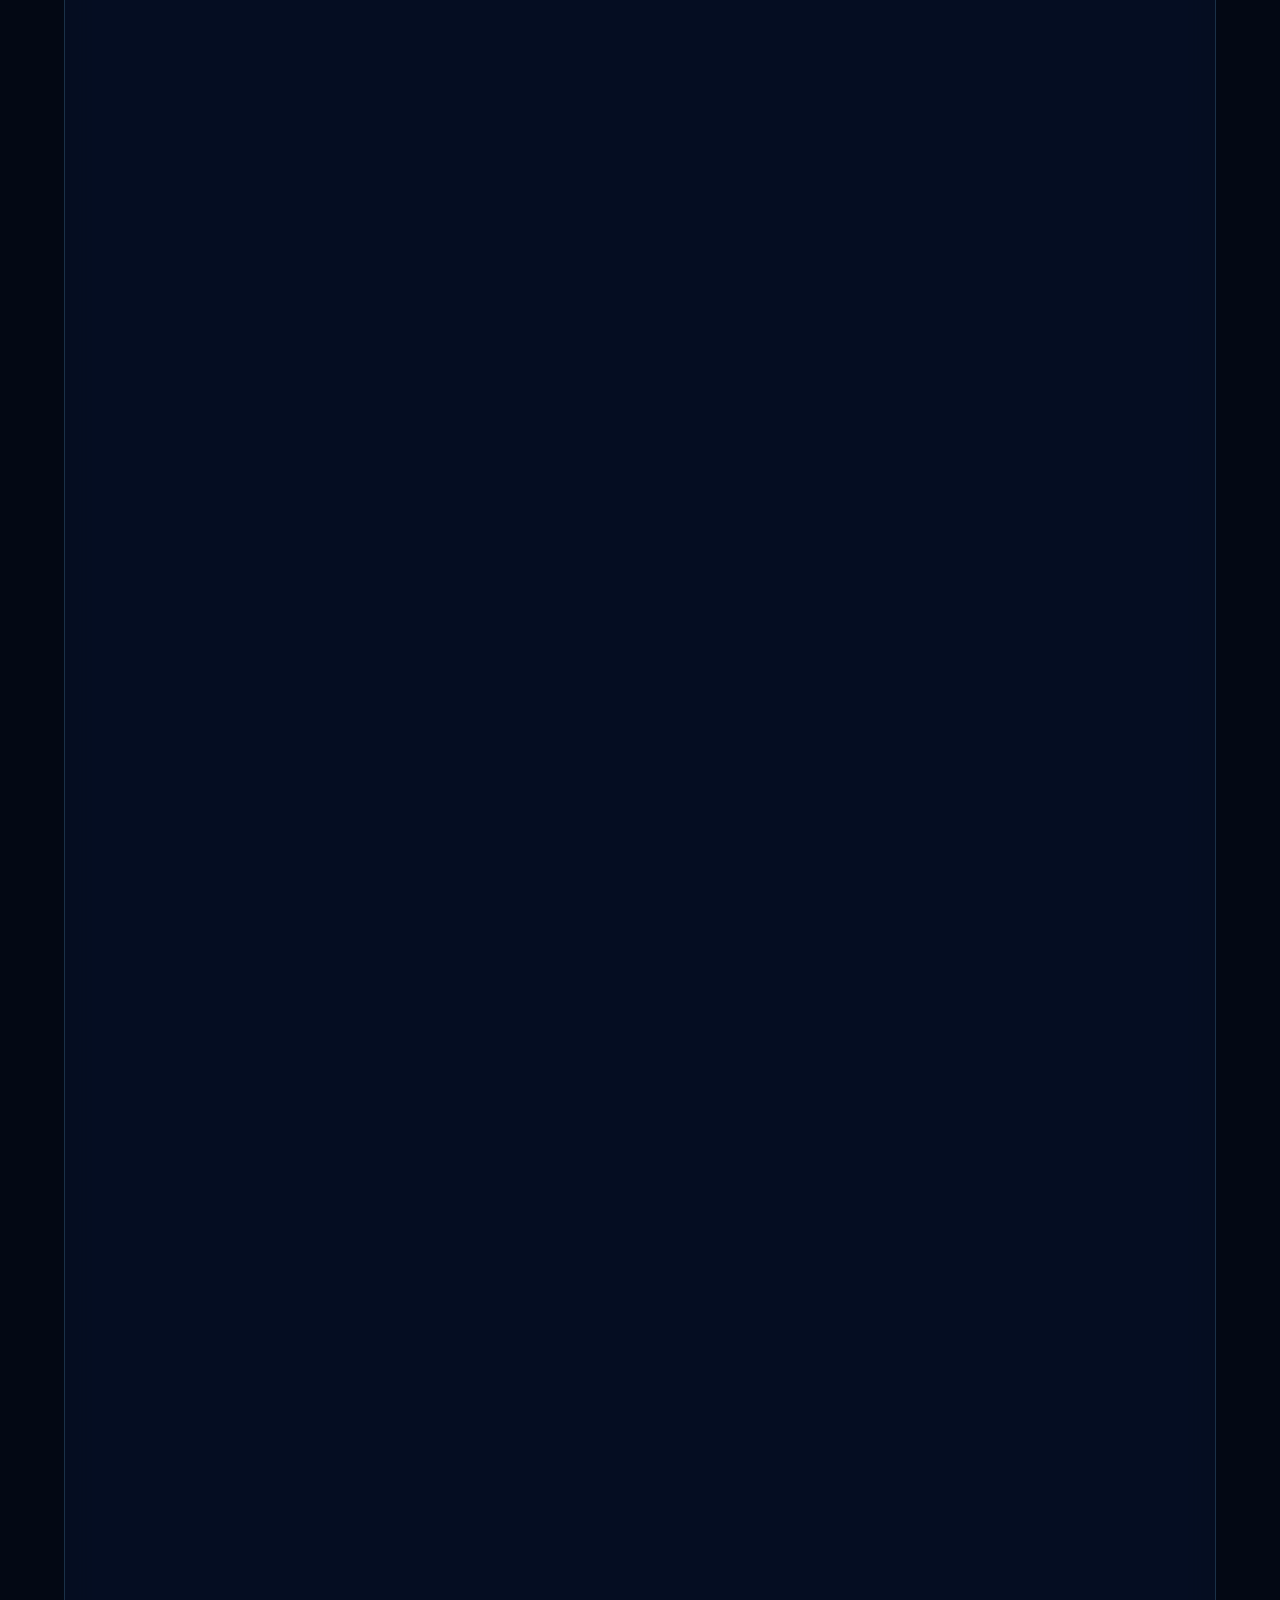
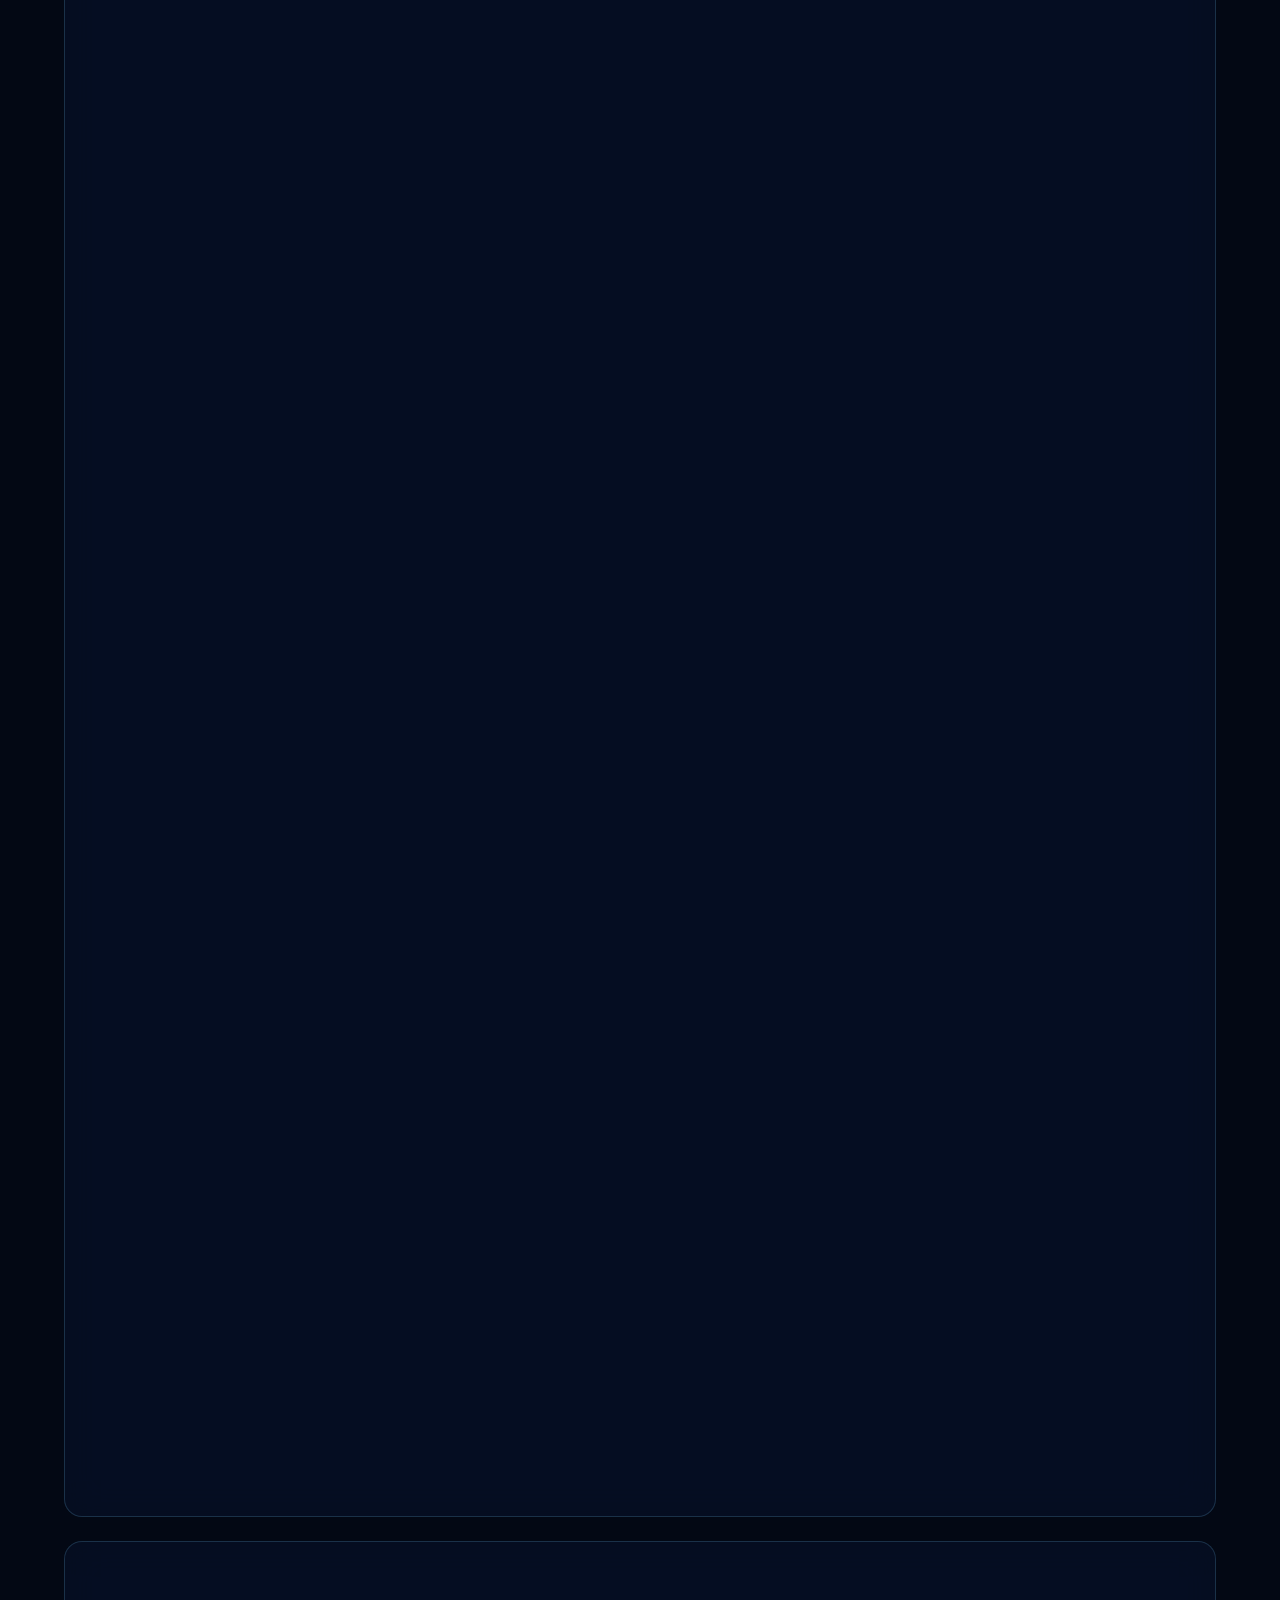
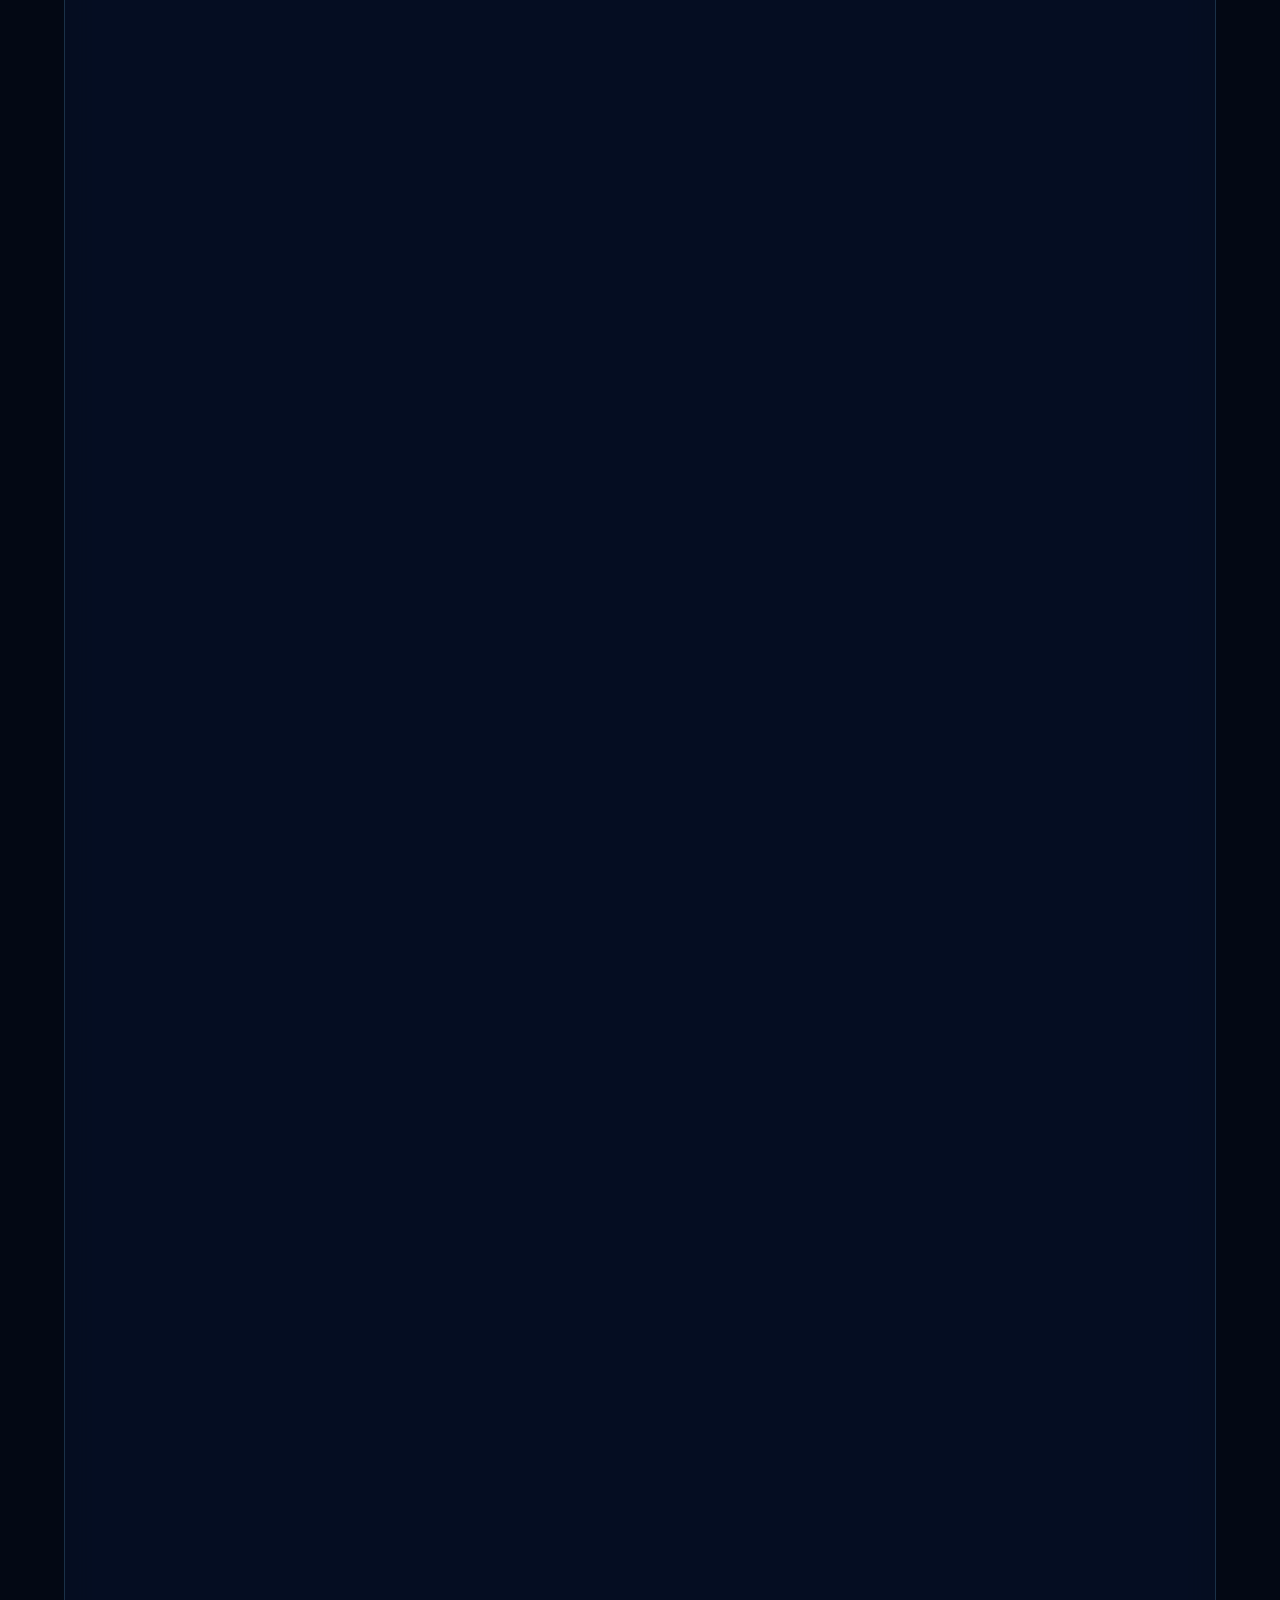
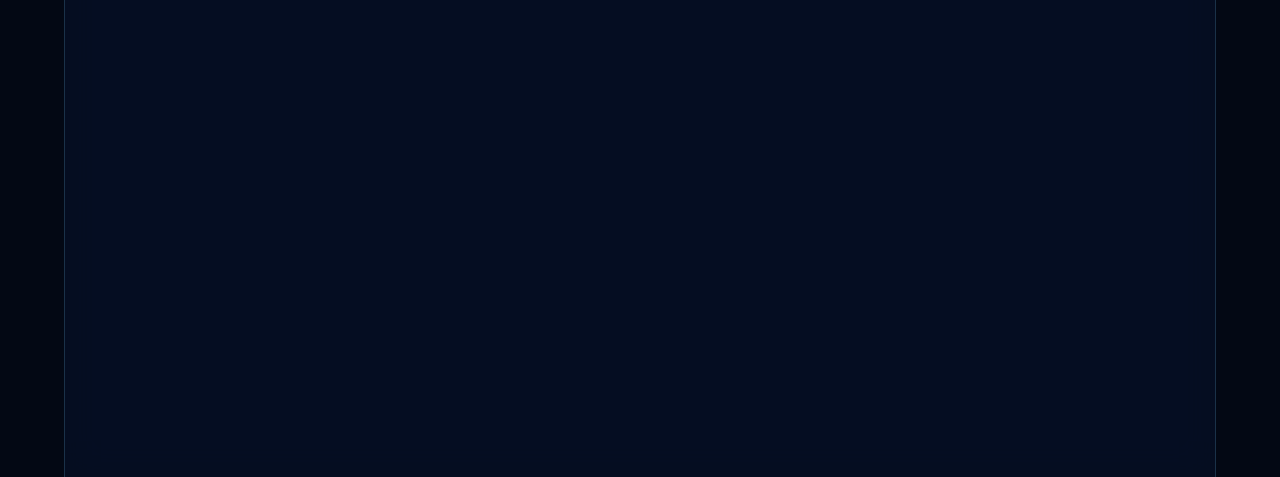
==== commit dee85977: "feat: add direct video recordings for all 25 restaurant cameras in grid and modal" ====
--- a/index.html
+++ b/index.html
@@ -1387,127 +1387,127 @@
             </div>
             <div class="cctv-grid-restaurant" id="cctv-grid-cells">
               <div class="cctv-cell" data-cam-idx="1" title="Камера 1 (Офис / Кабинет) — нажмите для крупного плана">
-                <img src="images/restaurant_cctv/cam_1.jpg" alt="CH-01" class="cctv-cell-img" loading="lazy">
+                <video src="videos/restaurant_cctv/cam_1.mp4" poster="images/restaurant_cctv/cam_1.jpg" autoplay loop muted playsinline class="cctv-cell-video"></video>
                 <div class="cctv-cell-bar"><span class="cctv-cell-ch">CH-01</span><span class="cctv-cell-rec"></span></div>
                 <span class="cctv-cell-time cctv-stamp-time">07:36:14</span>
               </div>
               <div class="cctv-cell" data-cam-idx="2" title="Камера 2 (Мойка / Раздача) — нажмите для крупного плана">
-                <img src="images/restaurant_cctv/cam_2.jpg" alt="CH-02" class="cctv-cell-img" loading="lazy">
+                <video src="videos/restaurant_cctv/cam_2.mp4" poster="images/restaurant_cctv/cam_2.jpg" autoplay loop muted playsinline class="cctv-cell-video"></video>
                 <div class="cctv-cell-bar"><span class="cctv-cell-ch">CH-02</span><span class="cctv-cell-rec"></span></div>
                 <span class="cctv-cell-time cctv-stamp-time">07:36:14</span>
               </div>
               <div class="cctv-cell" data-cam-idx="3" title="Камера 3 (Главный зал - Диваны) — нажмите для крупного плана">
-                <img src="images/restaurant_cctv/cam_3.jpg" alt="CH-03" class="cctv-cell-img" loading="lazy">
+                <video src="videos/restaurant_cctv/cam_3.mp4" poster="images/restaurant_cctv/cam_3.jpg" autoplay loop muted playsinline class="cctv-cell-video"></video>
                 <div class="cctv-cell-bar"><span class="cctv-cell-ch">CH-03</span><span class="cctv-cell-rec"></span></div>
                 <span class="cctv-cell-time cctv-stamp-time">07:36:14</span>
               </div>
               <div class="cctv-cell" data-cam-idx="4" title="Камера 4 (Кухня - Горячий цех) — нажмите для крупного плана">
-                <img src="images/restaurant_cctv/cam_4.jpg" alt="CH-04" class="cctv-cell-img" loading="lazy">
+                <video src="videos/restaurant_cctv/cam_4.mp4" poster="images/restaurant_cctv/cam_4.jpg" autoplay loop muted playsinline class="cctv-cell-video"></video>
                 <div class="cctv-cell-bar"><span class="cctv-cell-ch">CH-04</span><span class="cctv-cell-rec"></span></div>
                 <span class="cctv-cell-time cctv-stamp-time">07:36:14</span>
               </div>
               <div class="cctv-cell" data-cam-idx="5" title="Камера 5 (Кухня - Холодный цех) — нажмите для крупного плана">
-                <img src="images/restaurant_cctv/cam_5.jpg" alt="CH-05" class="cctv-cell-img" loading="lazy">
+                <video src="videos/restaurant_cctv/cam_5.mp4" poster="images/restaurant_cctv/cam_5.jpg" autoplay loop muted playsinline class="cctv-cell-video"></video>
                 <div class="cctv-cell-bar"><span class="cctv-cell-ch">CH-05</span><span class="cctv-cell-rec"></span></div>
                 <span class="cctv-cell-time cctv-stamp-time">07:36:14</span>
               </div>
               <div class="cctv-cell" data-cam-idx="6" title="Камера 6 (Банкетный зал) — нажмите для крупного плана">
-                <img src="images/restaurant_cctv/cam_6.jpg" alt="CH-06" class="cctv-cell-img" loading="lazy">
+                <video src="videos/restaurant_cctv/cam_6.mp4" poster="images/restaurant_cctv/cam_6.jpg" autoplay loop muted playsinline class="cctv-cell-video"></video>
                 <div class="cctv-cell-bar"><span class="cctv-cell-ch">CH-06</span><span class="cctv-cell-rec"></span></div>
                 <span class="cctv-cell-time cctv-stamp-time">07:36:14</span>
               </div>
               <div class="cctv-cell" data-cam-idx="7" title="Камера 7 (Барная стойка) — нажмите для крупного плана">
-                <img src="images/restaurant_cctv/cam_7.jpg" alt="CH-07" class="cctv-cell-img" loading="lazy">
+                <video src="videos/restaurant_cctv/cam_7.mp4" poster="images/restaurant_cctv/cam_7.jpg" autoplay loop muted playsinline class="cctv-cell-video"></video>
                 <div class="cctv-cell-bar"><span class="cctv-cell-ch">CH-07</span><span class="cctv-cell-rec"></span></div>
                 <span class="cctv-cell-time cctv-stamp-time">07:36:14</span>
               </div>
               <div class="cctv-cell" data-cam-idx="8" title="Камера 8 (Зал - Столы 1-4) — нажмите для крупного плана">
-                <img src="images/restaurant_cctv/cam_8.jpg" alt="CH-08" class="cctv-cell-img" loading="lazy">
+                <video src="videos/restaurant_cctv/cam_8.mp4" poster="images/restaurant_cctv/cam_8.jpg" autoplay loop muted playsinline class="cctv-cell-video"></video>
                 <div class="cctv-cell-bar"><span class="cctv-cell-ch">CH-08</span><span class="cctv-cell-rec"></span></div>
                 <span class="cctv-cell-time cctv-stamp-time">07:36:14</span>
               </div>
               <div class="cctv-cell" data-cam-idx="9" title="Камера 9 (Зал - Столы 5-8) — нажмите для крупного плана">
-                <img src="images/restaurant_cctv/cam_9.jpg" alt="CH-09" class="cctv-cell-img" loading="lazy">
+                <video src="videos/restaurant_cctv/cam_9.mp4" poster="images/restaurant_cctv/cam_9.jpg" autoplay loop muted playsinline class="cctv-cell-video"></video>
                 <div class="cctv-cell-bar"><span class="cctv-cell-ch">CH-09</span><span class="cctv-cell-rec"></span></div>
                 <span class="cctv-cell-time cctv-stamp-time">07:36:14</span>
               </div>
               <div class="cctv-cell" data-cam-idx="10" title="Камера 10 (Декоративный холл) — нажмите для крупного плана">
-                <img src="images/restaurant_cctv/cam_10.jpg" alt="CH-10" class="cctv-cell-img" loading="lazy">
+                <video src="videos/restaurant_cctv/cam_10.mp4" poster="images/restaurant_cctv/cam_10.jpg" autoplay loop muted playsinline class="cctv-cell-video"></video>
                 <div class="cctv-cell-bar"><span class="cctv-cell-ch">CH-10</span><span class="cctv-cell-rec"></span></div>
                 <span class="cctv-cell-time cctv-stamp-time">07:36:14</span>
               </div>
               <div class="cctv-cell" data-cam-idx="11" title="Камера 11 (Служебный коридор) — нажмите для крупного плана">
-                <img src="images/restaurant_cctv/cam_11.jpg" alt="CH-11" class="cctv-cell-img" loading="lazy">
+                <video src="videos/restaurant_cctv/cam_11.mp4" poster="images/restaurant_cctv/cam_11.jpg" autoplay loop muted playsinline class="cctv-cell-video"></video>
                 <div class="cctv-cell-bar"><span class="cctv-cell-ch">CH-11</span><span class="cctv-cell-rec"></span></div>
                 <span class="cctv-cell-time cctv-stamp-time">07:36:14</span>
               </div>
               <div class="cctv-cell" data-cam-idx="12" title="Камера 12 (VIP-зал) — нажмите для крупного плана">
-                <img src="images/restaurant_cctv/cam_12.jpg" alt="CH-12" class="cctv-cell-img" loading="lazy">
+                <video src="videos/restaurant_cctv/cam_12.mp4" poster="images/restaurant_cctv/cam_12.jpg" autoplay loop muted playsinline class="cctv-cell-video"></video>
                 <div class="cctv-cell-bar"><span class="cctv-cell-ch">CH-12</span><span class="cctv-cell-rec"></span></div>
                 <span class="cctv-cell-time cctv-stamp-time">07:36:14</span>
               </div>
               <div class="cctv-cell" data-cam-idx="13" title="Камера 13 (Веранда / Столики) — нажмите для крупного плана">
-                <img src="images/restaurant_cctv/cam_13.jpg" alt="CH-13" class="cctv-cell-img" loading="lazy">
+                <video src="videos/restaurant_cctv/cam_13.mp4" poster="images/restaurant_cctv/cam_13.jpg" autoplay loop muted playsinline class="cctv-cell-video"></video>
                 <div class="cctv-cell-bar"><span class="cctv-cell-ch">CH-13</span><span class="cctv-cell-rec"></span></div>
                 <span class="cctv-cell-time cctv-stamp-time">07:36:14</span>
               </div>
               <div class="cctv-cell" data-cam-idx="14" title="Камера 14 (Барная линия) — нажмите для крупного плана">
-                <img src="images/restaurant_cctv/cam_14.jpg" alt="CH-14" class="cctv-cell-img" loading="lazy">
+                <video src="videos/restaurant_cctv/cam_14.mp4" poster="images/restaurant_cctv/cam_14.jpg" autoplay loop muted playsinline class="cctv-cell-video"></video>
                 <div class="cctv-cell-bar"><span class="cctv-cell-ch">CH-14</span><span class="cctv-cell-rec"></span></div>
                 <span class="cctv-cell-time cctv-stamp-time">07:36:14</span>
               </div>
               <div class="cctv-cell" data-cam-idx="15" title="Камера 15 (Линия выдачи блюд) — нажмите для крупного плана">
-                <img src="images/restaurant_cctv/cam_15.jpg" alt="CH-15" class="cctv-cell-img" loading="lazy">
+                <video src="videos/restaurant_cctv/cam_15.mp4" poster="images/restaurant_cctv/cam_15.jpg" autoplay loop muted playsinline class="cctv-cell-video"></video>
                 <div class="cctv-cell-bar"><span class="cctv-cell-ch">CH-15</span><span class="cctv-cell-rec"></span></div>
                 <span class="cctv-cell-time cctv-stamp-time">07:36:14</span>
               </div>
               <div class="cctv-cell" data-cam-idx="16" title="Камера 16 (Служебный проход) — нажмите для крупного плана">
-                <img src="images/restaurant_cctv/cam_16.jpg" alt="CH-16" class="cctv-cell-img" loading="lazy">
+                <video src="videos/restaurant_cctv/cam_16.mp4" poster="images/restaurant_cctv/cam_16.jpg" autoplay loop muted playsinline class="cctv-cell-video"></video>
                 <div class="cctv-cell-bar"><span class="cctv-cell-ch">CH-16</span><span class="cctv-cell-rec"></span></div>
                 <span class="cctv-cell-time cctv-stamp-time">07:36:14</span>
               </div>
               <div class="cctv-cell" data-cam-idx="17" title="Камера 17 (Склад / Приёмка) — нажмите для крупного плана">
-                <img src="images/restaurant_cctv/cam_17.jpg" alt="CH-17" class="cctv-cell-img" loading="lazy">
+                <video src="videos/restaurant_cctv/cam_17.mp4" poster="images/restaurant_cctv/cam_17.jpg" autoplay loop muted playsinline class="cctv-cell-video"></video>
                 <div class="cctv-cell-bar"><span class="cctv-cell-ch">CH-17</span><span class="cctv-cell-rec"></span></div>
                 <span class="cctv-cell-time cctv-stamp-time">07:36:14</span>
               </div>
               <div class="cctv-cell" data-cam-idx="18" title="Камера 18 (Лестница / Мансарда) — нажмите для крупного плана">
-                <img src="images/restaurant_cctv/cam_18.jpg" alt="CH-18" class="cctv-cell-img" loading="lazy">
+                <video src="videos/restaurant_cctv/cam_18.mp4" poster="images/restaurant_cctv/cam_18.jpg" autoplay loop muted playsinline class="cctv-cell-video"></video>
                 <div class="cctv-cell-bar"><span class="cctv-cell-ch">CH-18</span><span class="cctv-cell-rec"></span></div>
                 <span class="cctv-cell-time cctv-stamp-time">07:36:14</span>
               </div>
               <div class="cctv-cell" data-cam-idx="19" title="Камера 19 (Холл / Входная группа) — нажмите для крупного плана">
-                <img src="images/restaurant_cctv/cam_19.jpg" alt="CH-19" class="cctv-cell-img" loading="lazy">
+                <video src="videos/restaurant_cctv/cam_19.mp4" poster="images/restaurant_cctv/cam_19.jpg" autoplay loop muted playsinline class="cctv-cell-video"></video>
                 <div class="cctv-cell-bar"><span class="cctv-cell-ch">CH-19</span><span class="cctv-cell-rec"></span></div>
                 <span class="cctv-cell-time cctv-stamp-time">07:36:14</span>
               </div>
               <div class="cctv-cell" data-cam-idx="20" title="Камера 20 (Вход / Гардероб) — нажмите для крупного плана">
-                <img src="images/restaurant_cctv/cam_20.jpg" alt="CH-20" class="cctv-cell-img" loading="lazy">
+                <video src="videos/restaurant_cctv/cam_20.mp4" poster="images/restaurant_cctv/cam_20.jpg" autoplay loop muted playsinline class="cctv-cell-video"></video>
                 <div class="cctv-cell-bar"><span class="cctv-cell-ch">CH-20</span><span class="cctv-cell-rec"></span></div>
                 <span class="cctv-cell-time cctv-stamp-time">07:36:14</span>
               </div>
               <div class="cctv-cell" data-cam-idx="21" title="Камера 21 (Двор / Парковка) — нажмите для крупного плана">
-                <img src="images/restaurant_cctv/cam_21.jpg" alt="CH-21" class="cctv-cell-img" loading="lazy">
+                <video src="videos/restaurant_cctv/cam_21.mp4" poster="images/restaurant_cctv/cam_21.jpg" autoplay loop muted playsinline class="cctv-cell-video"></video>
                 <div class="cctv-cell-bar"><span class="cctv-cell-ch">CH-21</span><span class="cctv-cell-rec"></span></div>
                 <span class="cctv-cell-time cctv-stamp-time">07:36:14</span>
               </div>
               <div class="cctv-cell" data-cam-idx="22" title="Камера 22 (Коридор персонала) — нажмите для крупного плана">
-                <img src="images/restaurant_cctv/cam_22.jpg" alt="CH-22" class="cctv-cell-img" loading="lazy">
+                <video src="videos/restaurant_cctv/cam_22.mp4" poster="images/restaurant_cctv/cam_22.jpg" autoplay loop muted playsinline class="cctv-cell-video"></video>
                 <div class="cctv-cell-bar"><span class="cctv-cell-ch">CH-22</span><span class="cctv-cell-rec"></span></div>
                 <span class="cctv-cell-time cctv-stamp-time">07:36:14</span>
               </div>
               <div class="cctv-cell" data-cam-idx="23" title="Камера 23 (Заготовочный цех) — нажмите для крупного плана">
-                <img src="images/restaurant_cctv/cam_23.jpg" alt="CH-23" class="cctv-cell-img" loading="lazy">
+                <video src="videos/restaurant_cctv/cam_23.mp4" poster="images/restaurant_cctv/cam_23.jpg" autoplay loop muted playsinline class="cctv-cell-video"></video>
                 <div class="cctv-cell-bar"><span class="cctv-cell-ch">CH-23</span><span class="cctv-cell-rec"></span></div>
                 <span class="cctv-cell-time cctv-stamp-time">07:36:14</span>
               </div>
               <div class="cctv-cell" data-cam-idx="24" title="Камера 24 (Служебная лестница) — нажмите для крупного плана">
-                <img src="images/restaurant_cctv/cam_24.jpg" alt="CH-24" class="cctv-cell-img" loading="lazy">
+                <video src="videos/restaurant_cctv/cam_24.mp4" poster="images/restaurant_cctv/cam_24.jpg" autoplay loop muted playsinline class="cctv-cell-video"></video>
                 <div class="cctv-cell-bar"><span class="cctv-cell-ch">CH-24</span><span class="cctv-cell-rec"></span></div>
                 <span class="cctv-cell-time cctv-stamp-time">07:36:14</span>
               </div>
               <div class="cctv-cell" data-cam-idx="25" title="Камера 25 (Заготовочный склад) — нажмите для крупного плана">
-                <img src="images/restaurant_cctv/cam_25.jpg" alt="CH-25" class="cctv-cell-img" loading="lazy">
+                <video src="videos/restaurant_cctv/cam_25.mp4" poster="images/restaurant_cctv/cam_25.jpg" autoplay loop muted playsinline class="cctv-cell-video"></video>
                 <div class="cctv-cell-bar"><span class="cctv-cell-ch">CH-25</span><span class="cctv-cell-rec"></span></div>
                 <span class="cctv-cell-time cctv-stamp-time">07:36:14</span>
               </div>
@@ -3021,12 +3021,13 @@
 
       <div class="cctv-modal-head">
         <div class="cctv-modal-status">
-          <span class="cam-rec-icon" id="cctv-modal-rec-badge" aria-hidden="true">LIVE STREAM</span>
+          <span class="cam-rec-icon" id="cctv-modal-rec-badge" aria-hidden="true">RECORDING</span>
           <h3 class="cctv-modal-title" id="cctv-modal-title">Камера 1 (Офис / Кабинет)</h3>
         </div>
         <div class="cctv-modal-head-right">
           <div class="cctv-mode-switcher" role="group" aria-label="Режим отображения камеры">
-            <button type="button" class="cctv-mode-btn is-active" id="cctv-mode-live">Видеопоток (Live)</button>
+            <button type="button" class="cctv-mode-btn is-active" id="cctv-mode-record">Видеозапись</button>
+            <button type="button" class="cctv-mode-btn" id="cctv-mode-live">Прямой эфир (Live)</button>
             <button type="button" class="cctv-mode-btn" id="cctv-mode-photo">Стоп-кадр</button>
           </div>
           <span id="cctv-modal-clock" class="cctv-modal-clock">07:36:14 10-12-2026</span>
@@ -3034,14 +3035,15 @@
       </div>
 
       <div class="cctv-modal-player-wrap" id="cctv-modal-player-wrap">
-        <iframe id="cctv-modal-stream" class="cctv-modal-stream" src="" allow="autoplay; fullscreen" allowfullscreen></iframe>
+        <video id="cctv-modal-video" class="cctv-modal-video" src="videos/restaurant_cctv/cam_1.mp4" autoplay loop muted playsinline controls></video>
+        <iframe id="cctv-modal-stream" class="cctv-modal-stream" src="" allow="autoplay; fullscreen" allowfullscreen hidden></iframe>
         <img id="cctv-modal-img" src="images/restaurant_cctv/cam_1.jpg" alt="Крупный план камеры" hidden>
         <div class="team-friend-cam-overlay-badge">
-          <span class="cam-rec-icon" aria-hidden="true">LIVE</span>
+          <span class="cam-rec-icon" id="cctv-modal-badge-status" aria-hidden="true">REC</span>
           <span id="cctv-modal-badge-label">CH-01 · 82.119.149.206:8000 (admin)</span>
         </div>
         <div class="cctv-modal-offline-notice" id="cctv-modal-offline-notice" hidden>
-          <span>Шлюз go2rtc не запущен на 127.0.0.1:1984. Показан стоп-кадр. Запустите start_stream_gateway.bat для живого видео.</span>
+          <span>Шлюз go2rtc не запущен на 127.0.0.1:1984. Показана сохраненная запись камеры. Запустите start_stream_gateway.bat для живого прямого эфира.</span>
         </div>
       </div>
 
--- a/css/style.css
+++ b/css/style.css
@@ -3553,7 +3553,8 @@
   transform: scale(1.02);
 }
 
-.cctv-cell-img {
+.cctv-cell-img,
+.cctv-cell-video {
   width: 100%;
   height: 100%;
   object-fit: cover;
@@ -3756,15 +3757,18 @@
   box-shadow: 0 8px 30px rgba(0, 0, 0, 0.7);
 }
 
-.cctv-modal-stream {
+.cctv-modal-stream,
+.cctv-modal-video {
   width: 100%;
   height: 100%;
   border: none;
   display: block;
   background: #020617;
+  object-fit: contain;
 }
 
 .cctv-modal-stream[hidden],
+.cctv-modal-video[hidden],
 .cctv-modal-player-wrap img[hidden] {
   display: none !important;
 }
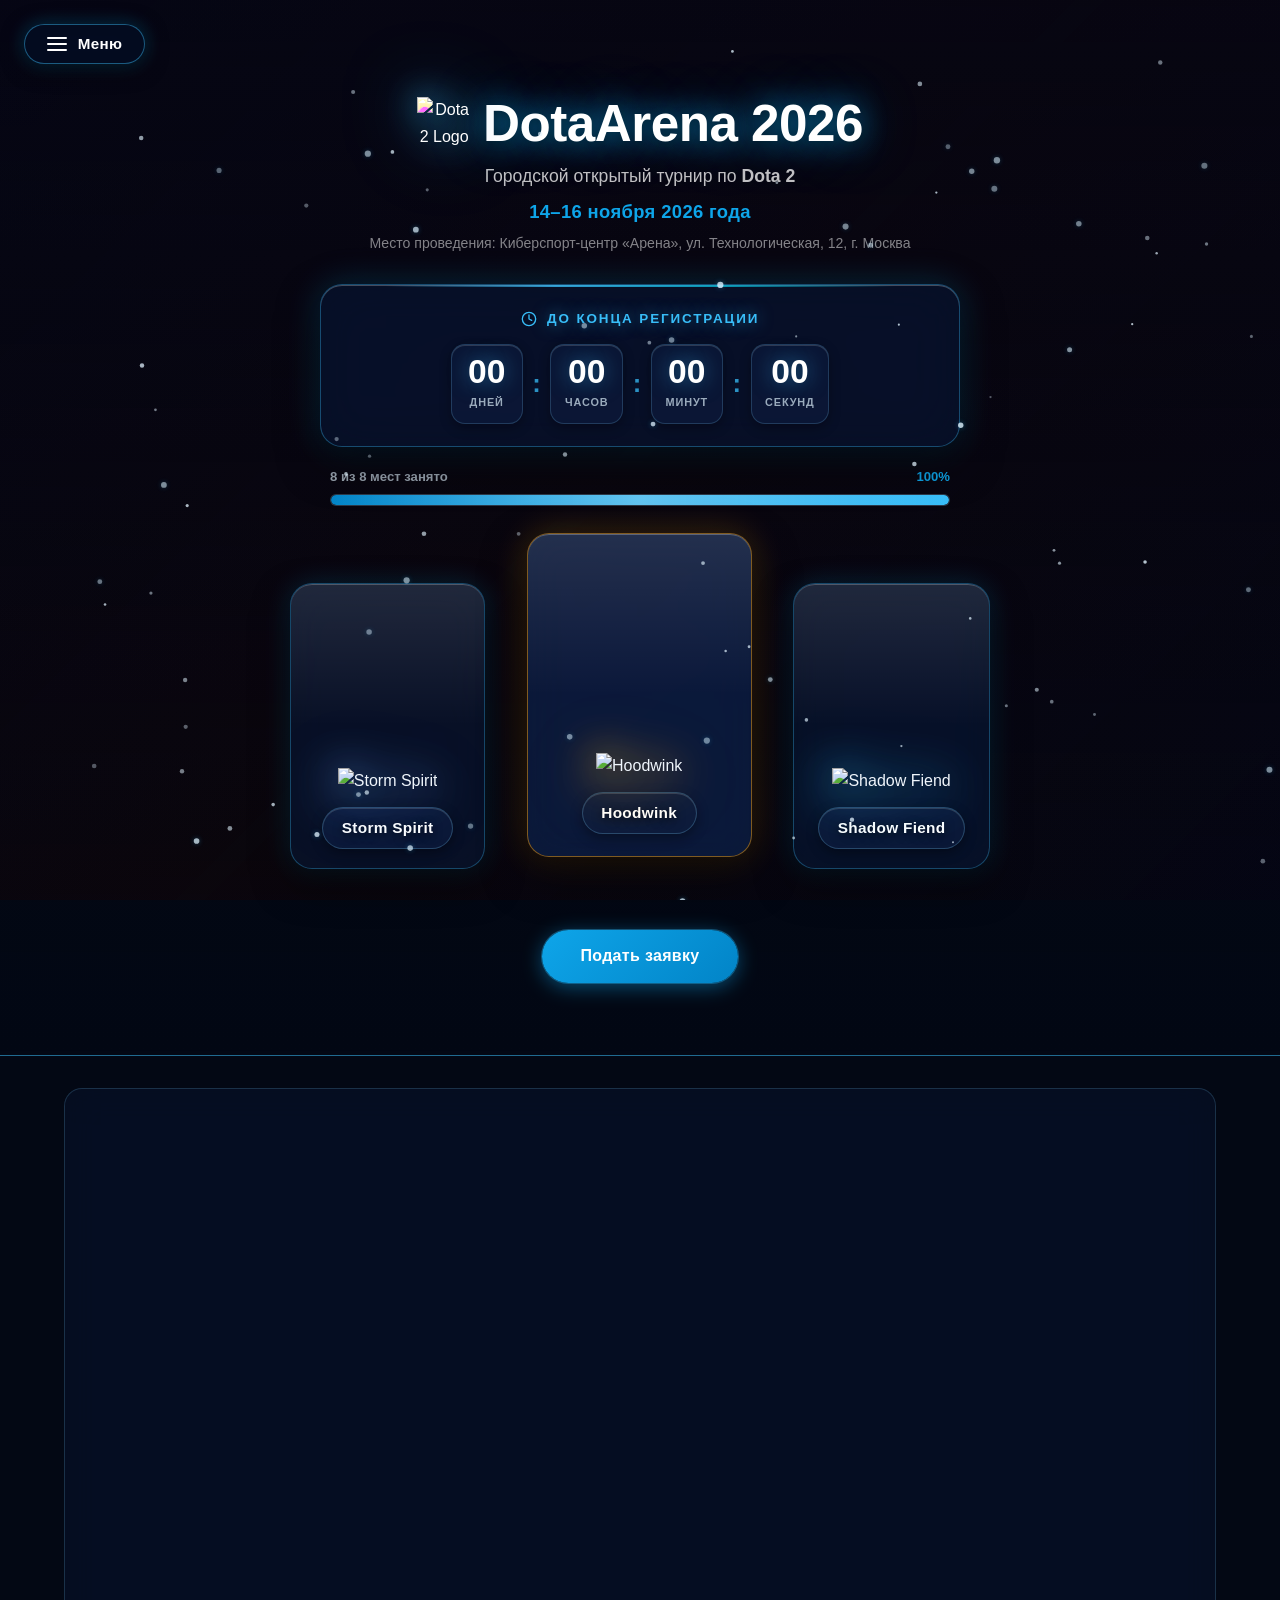
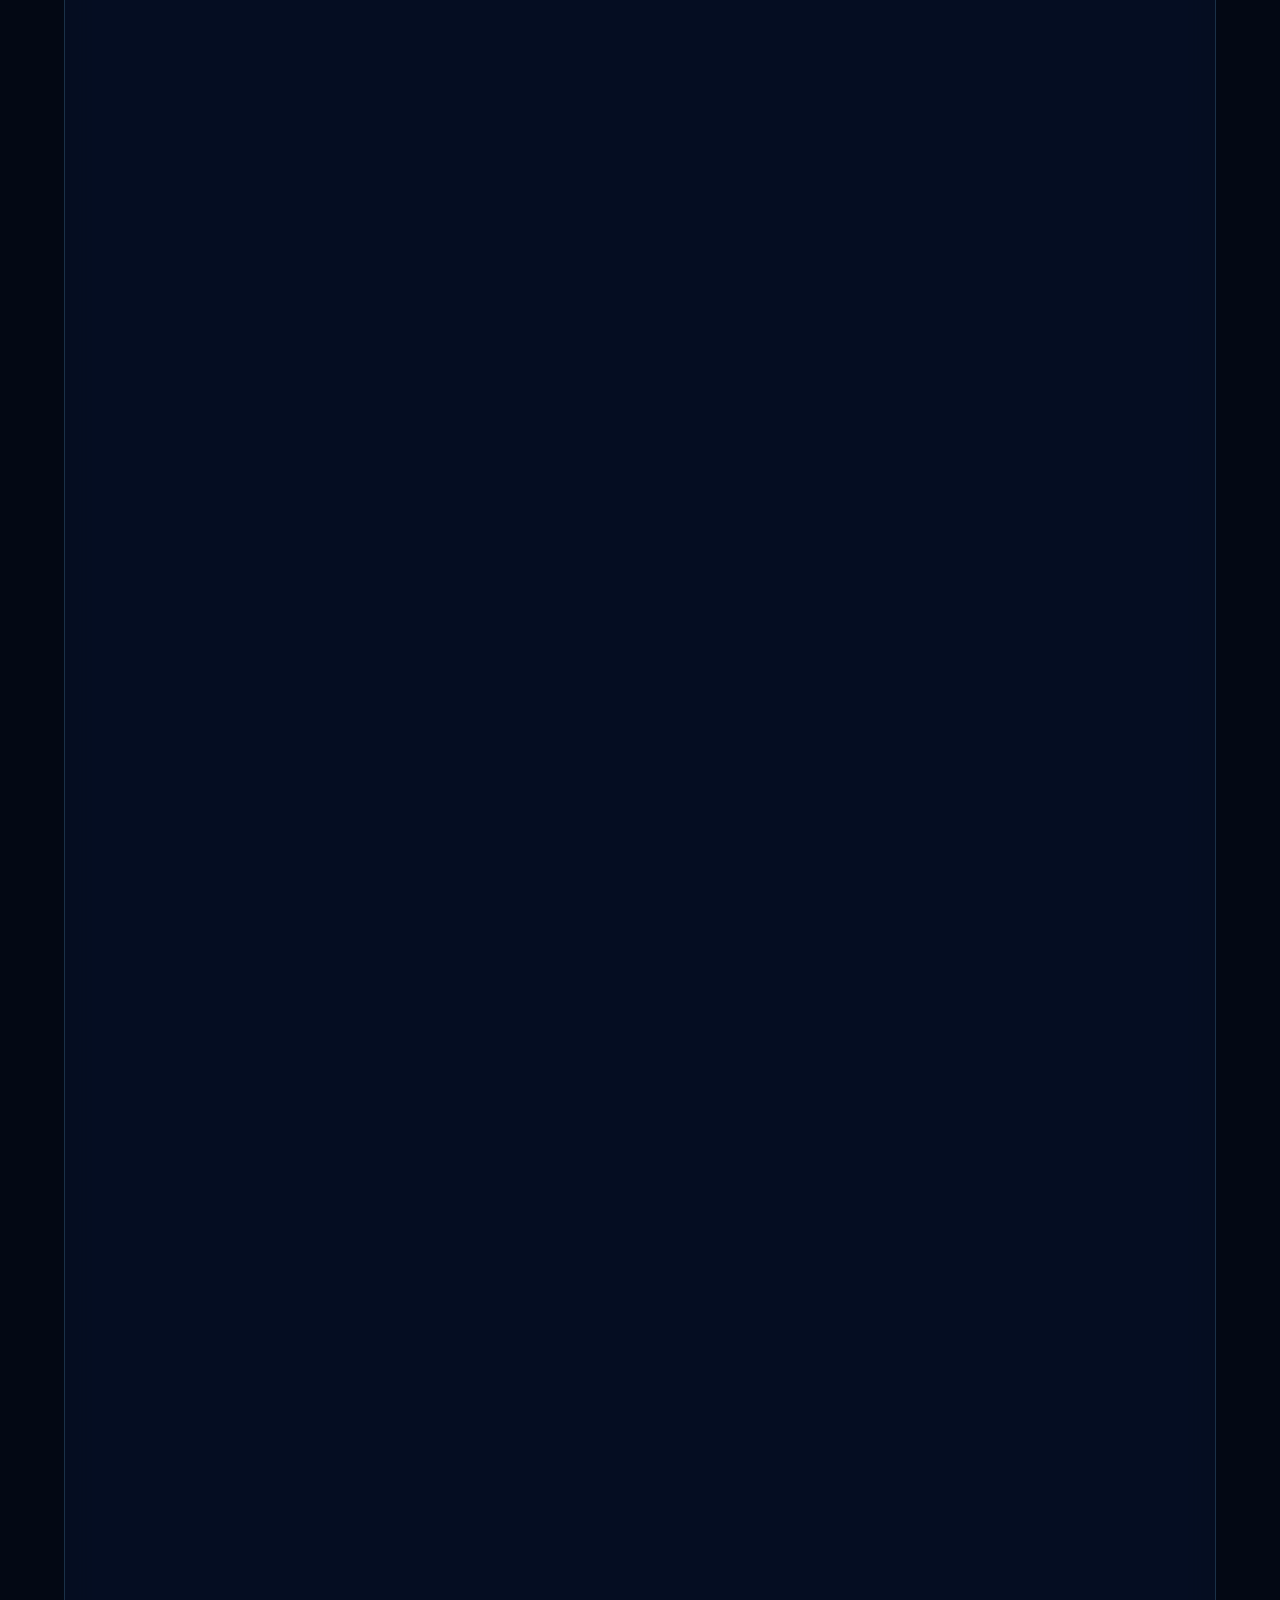
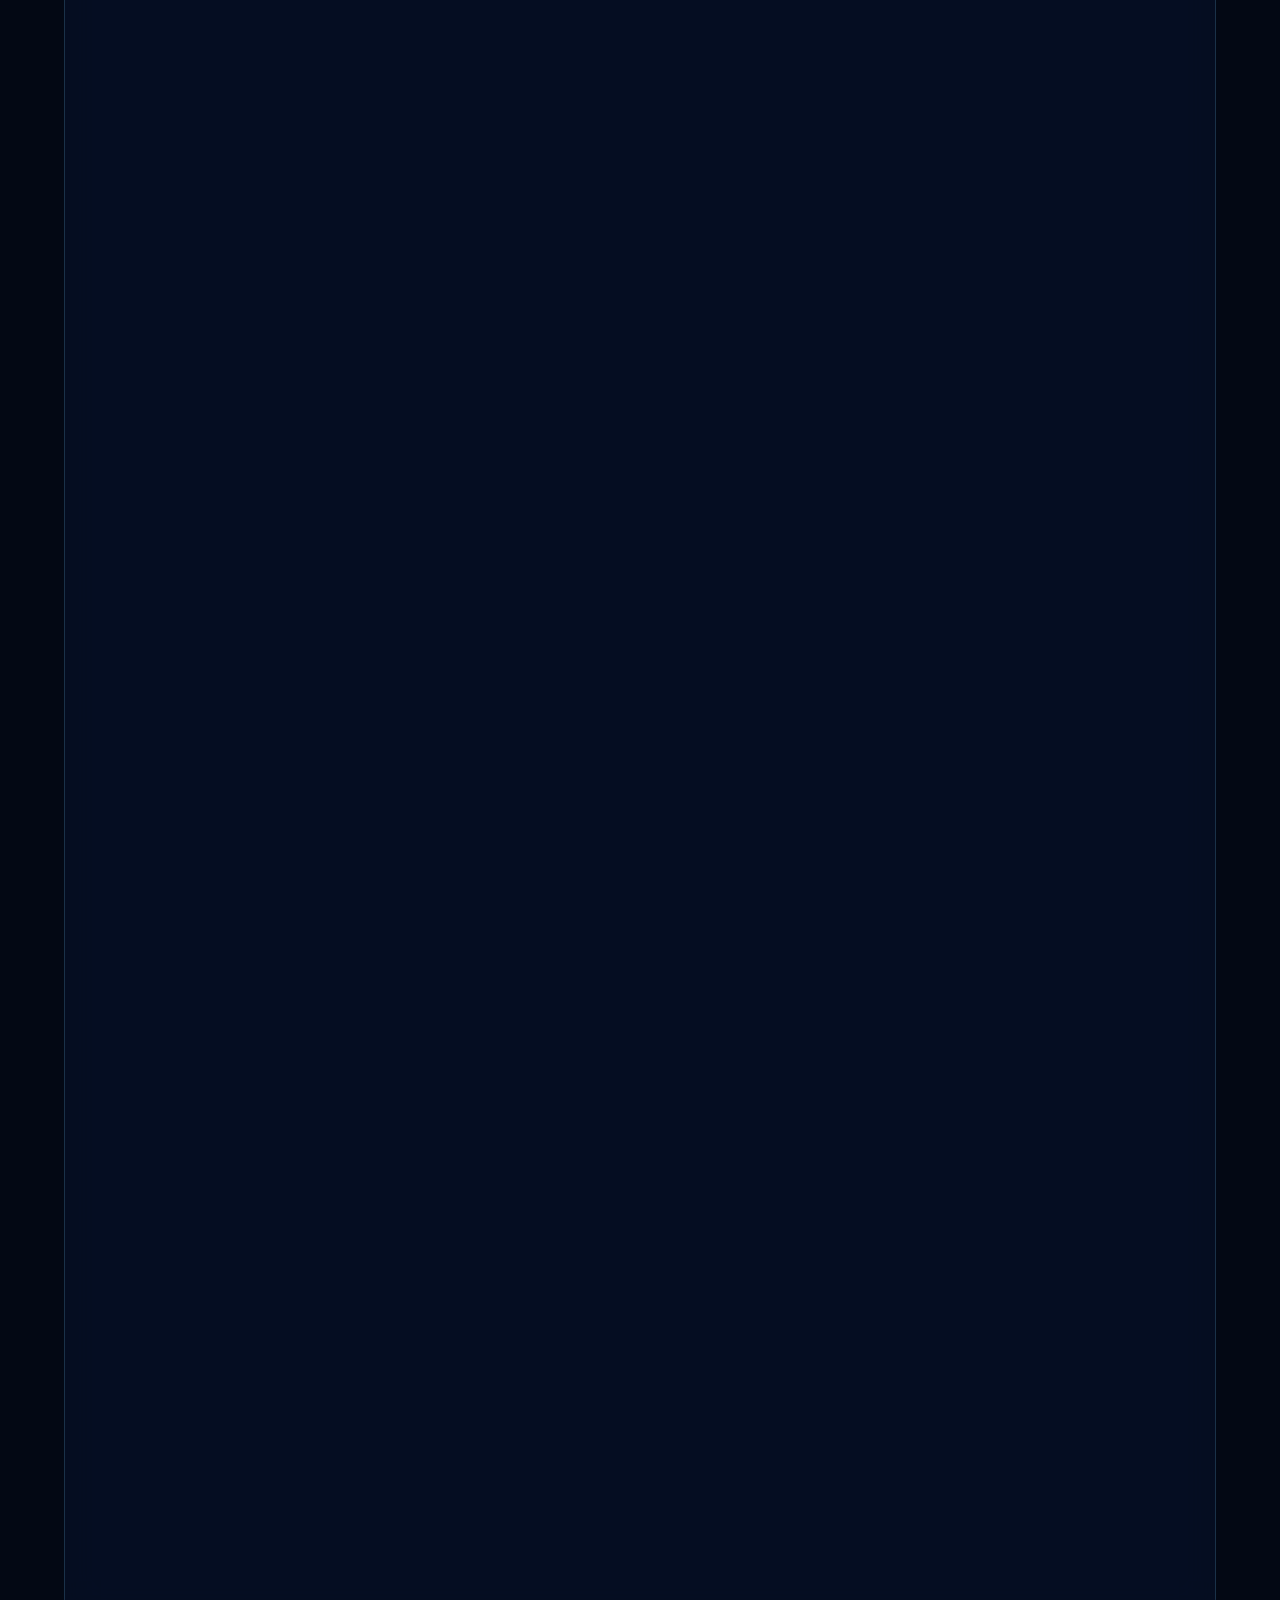
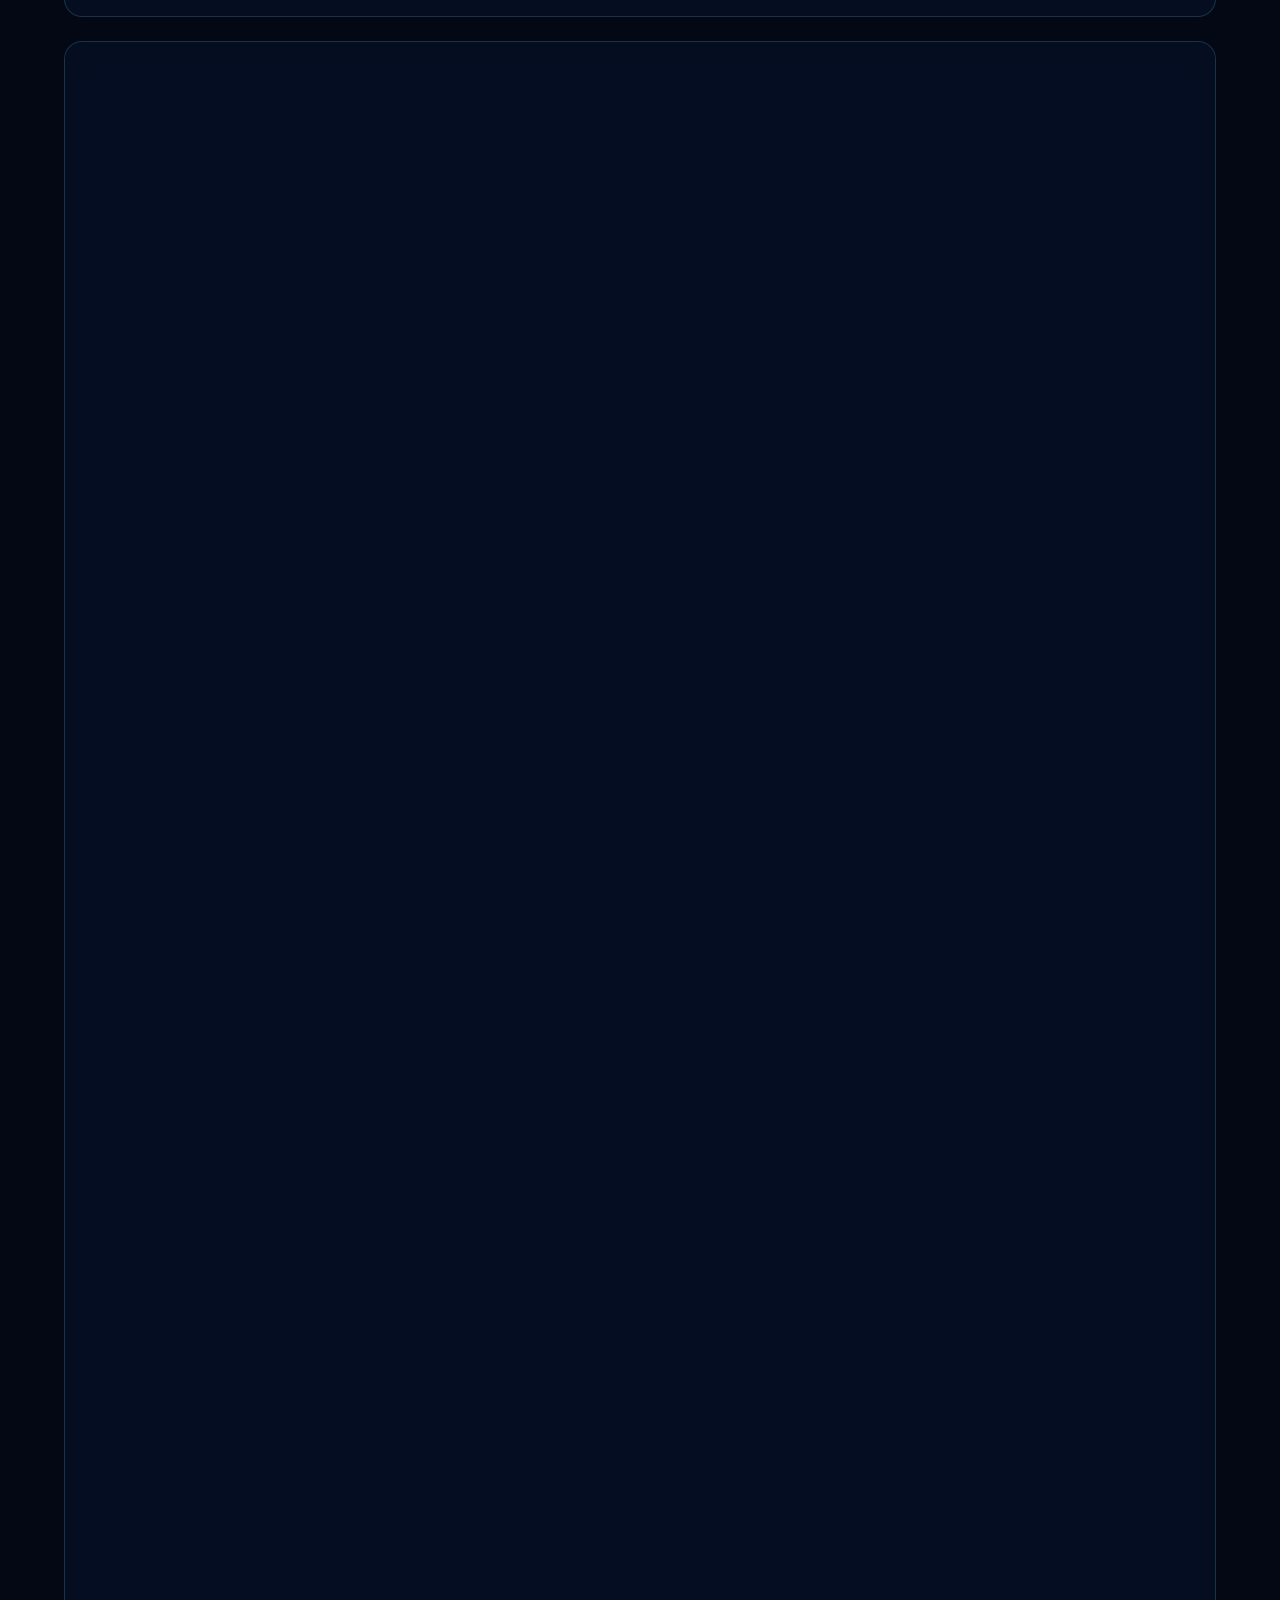
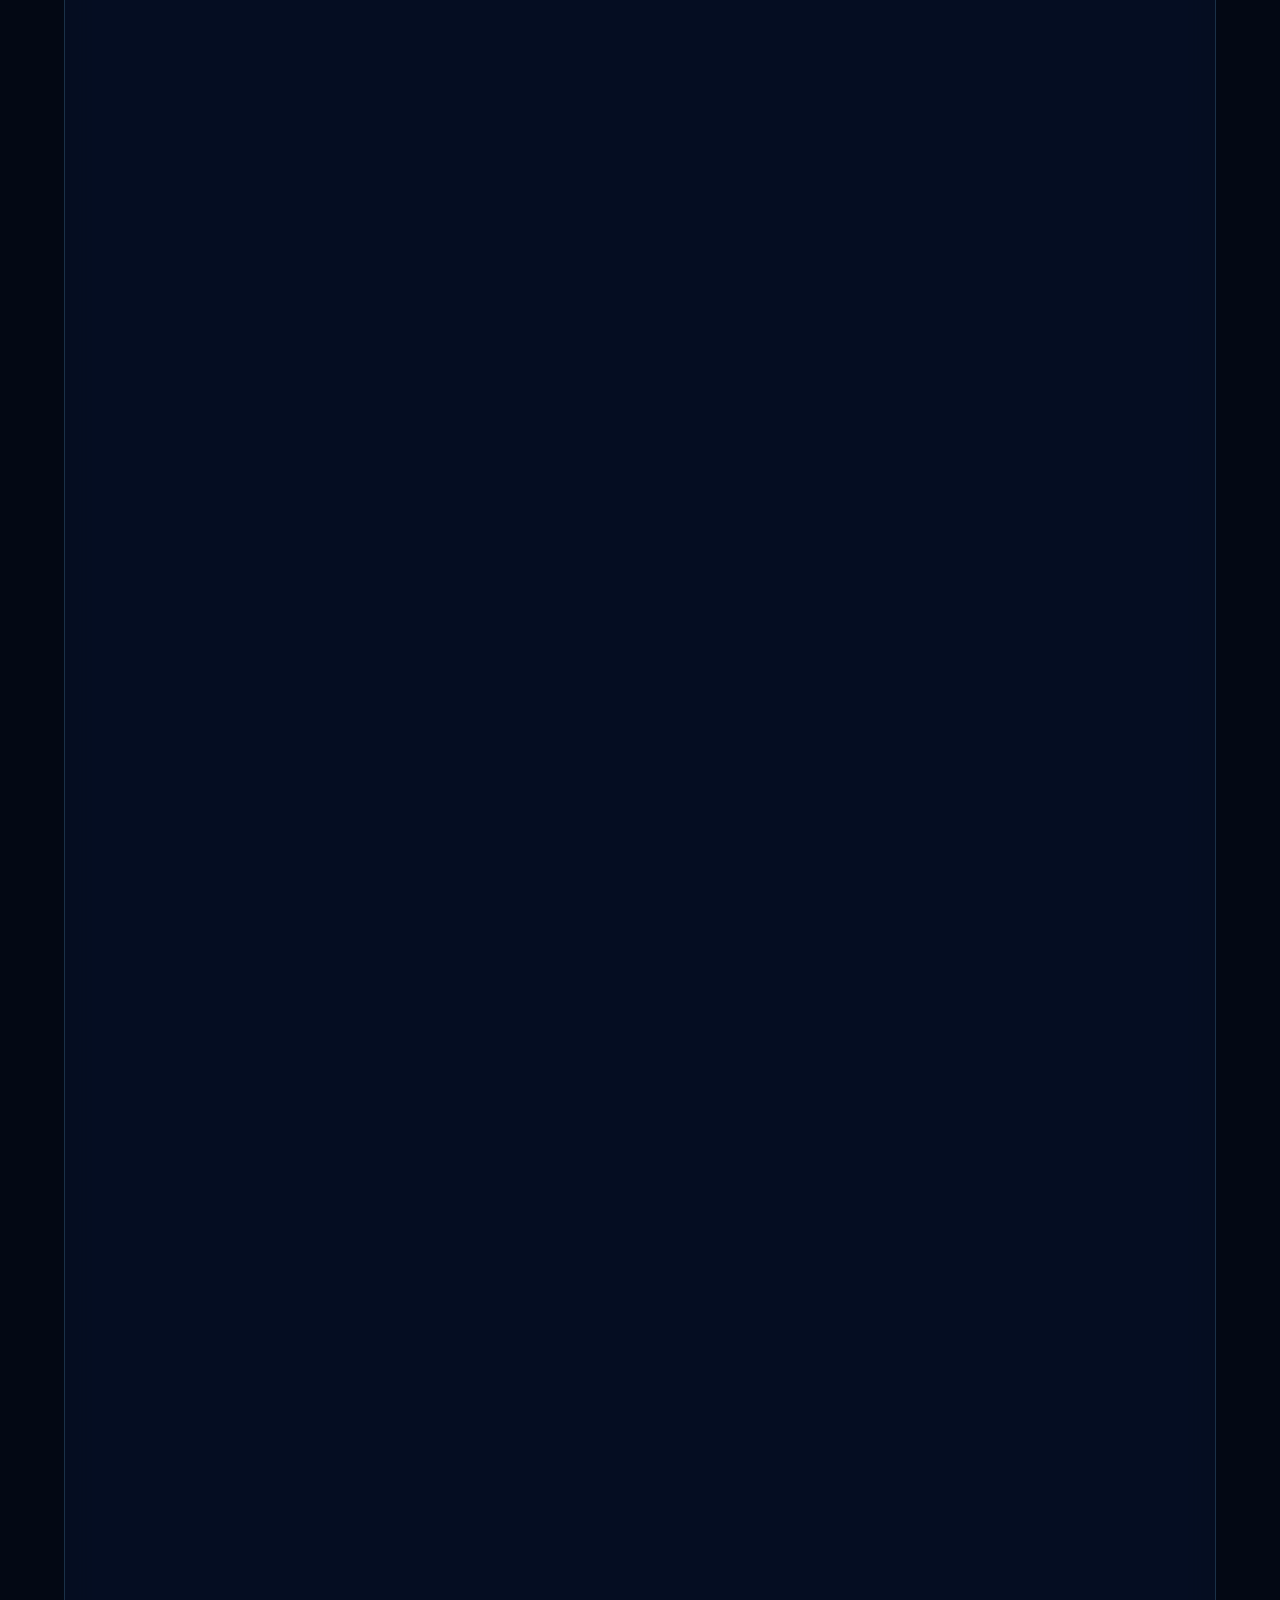
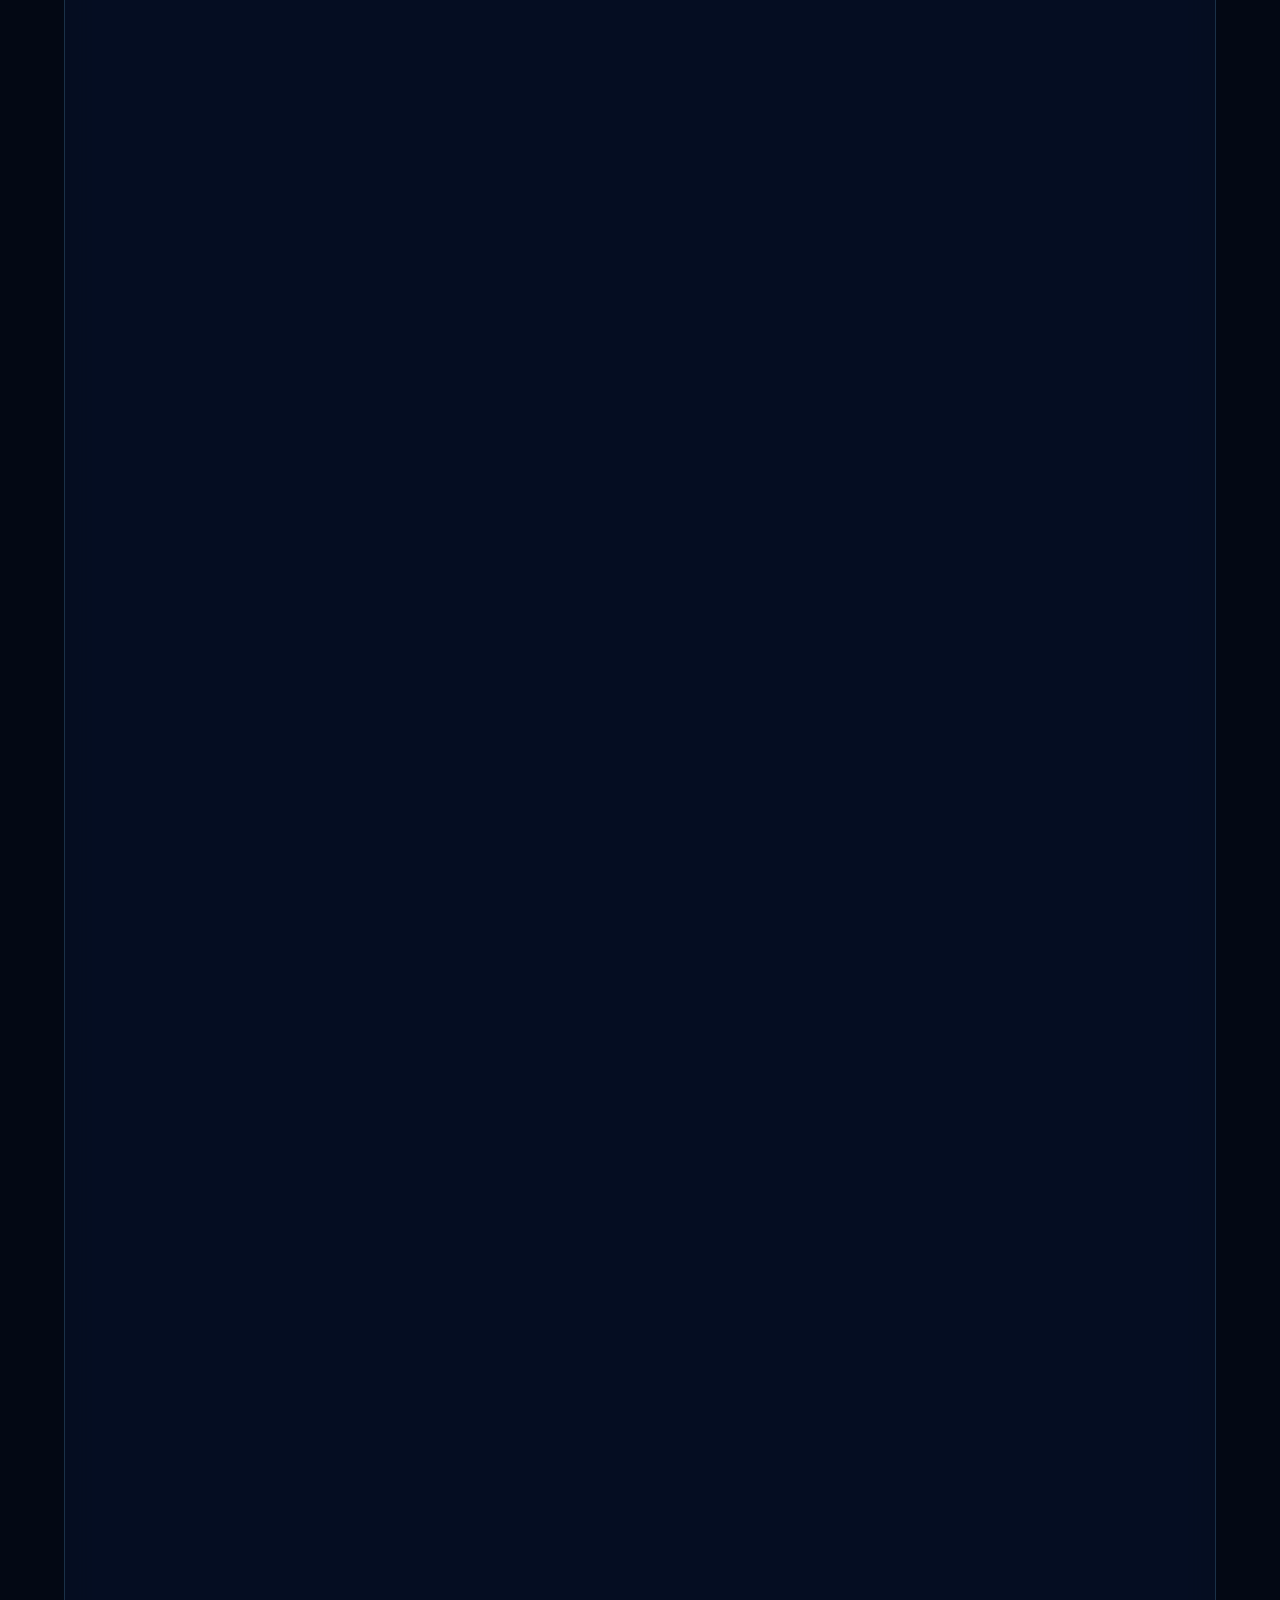
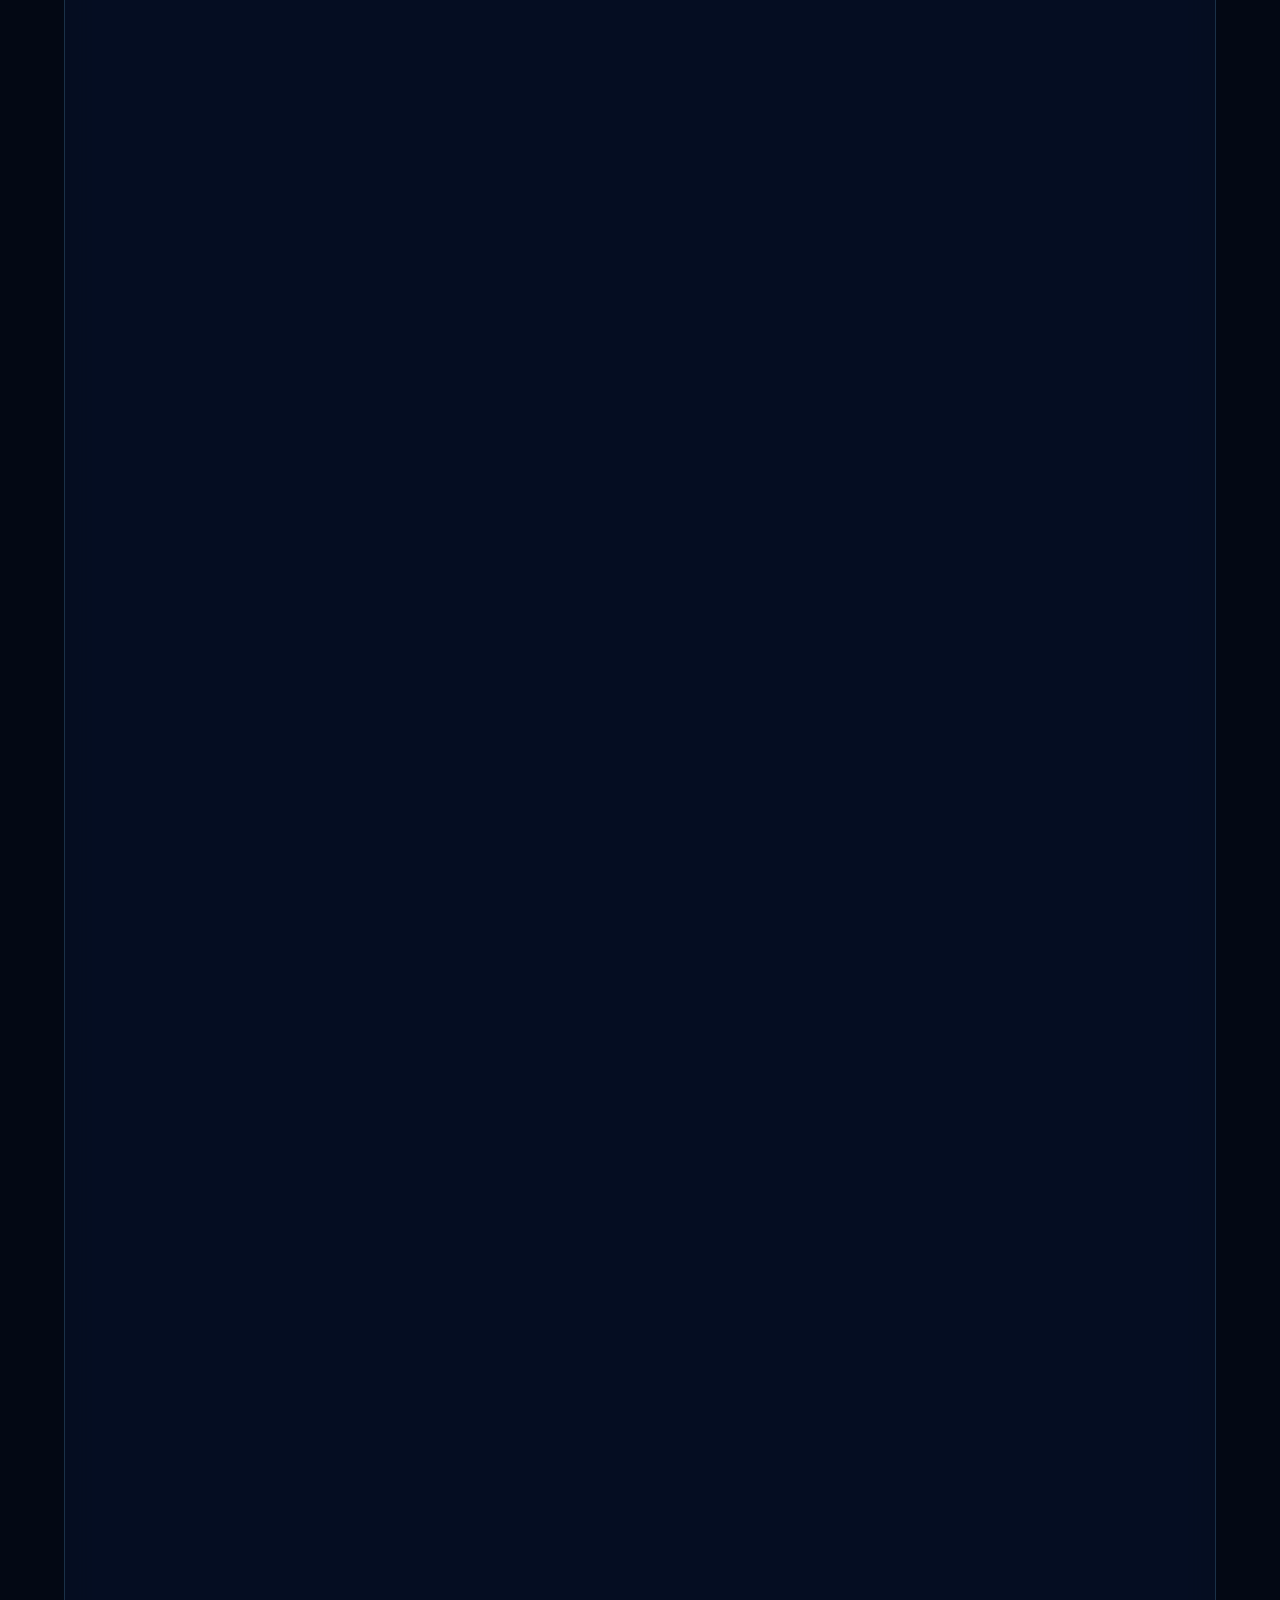
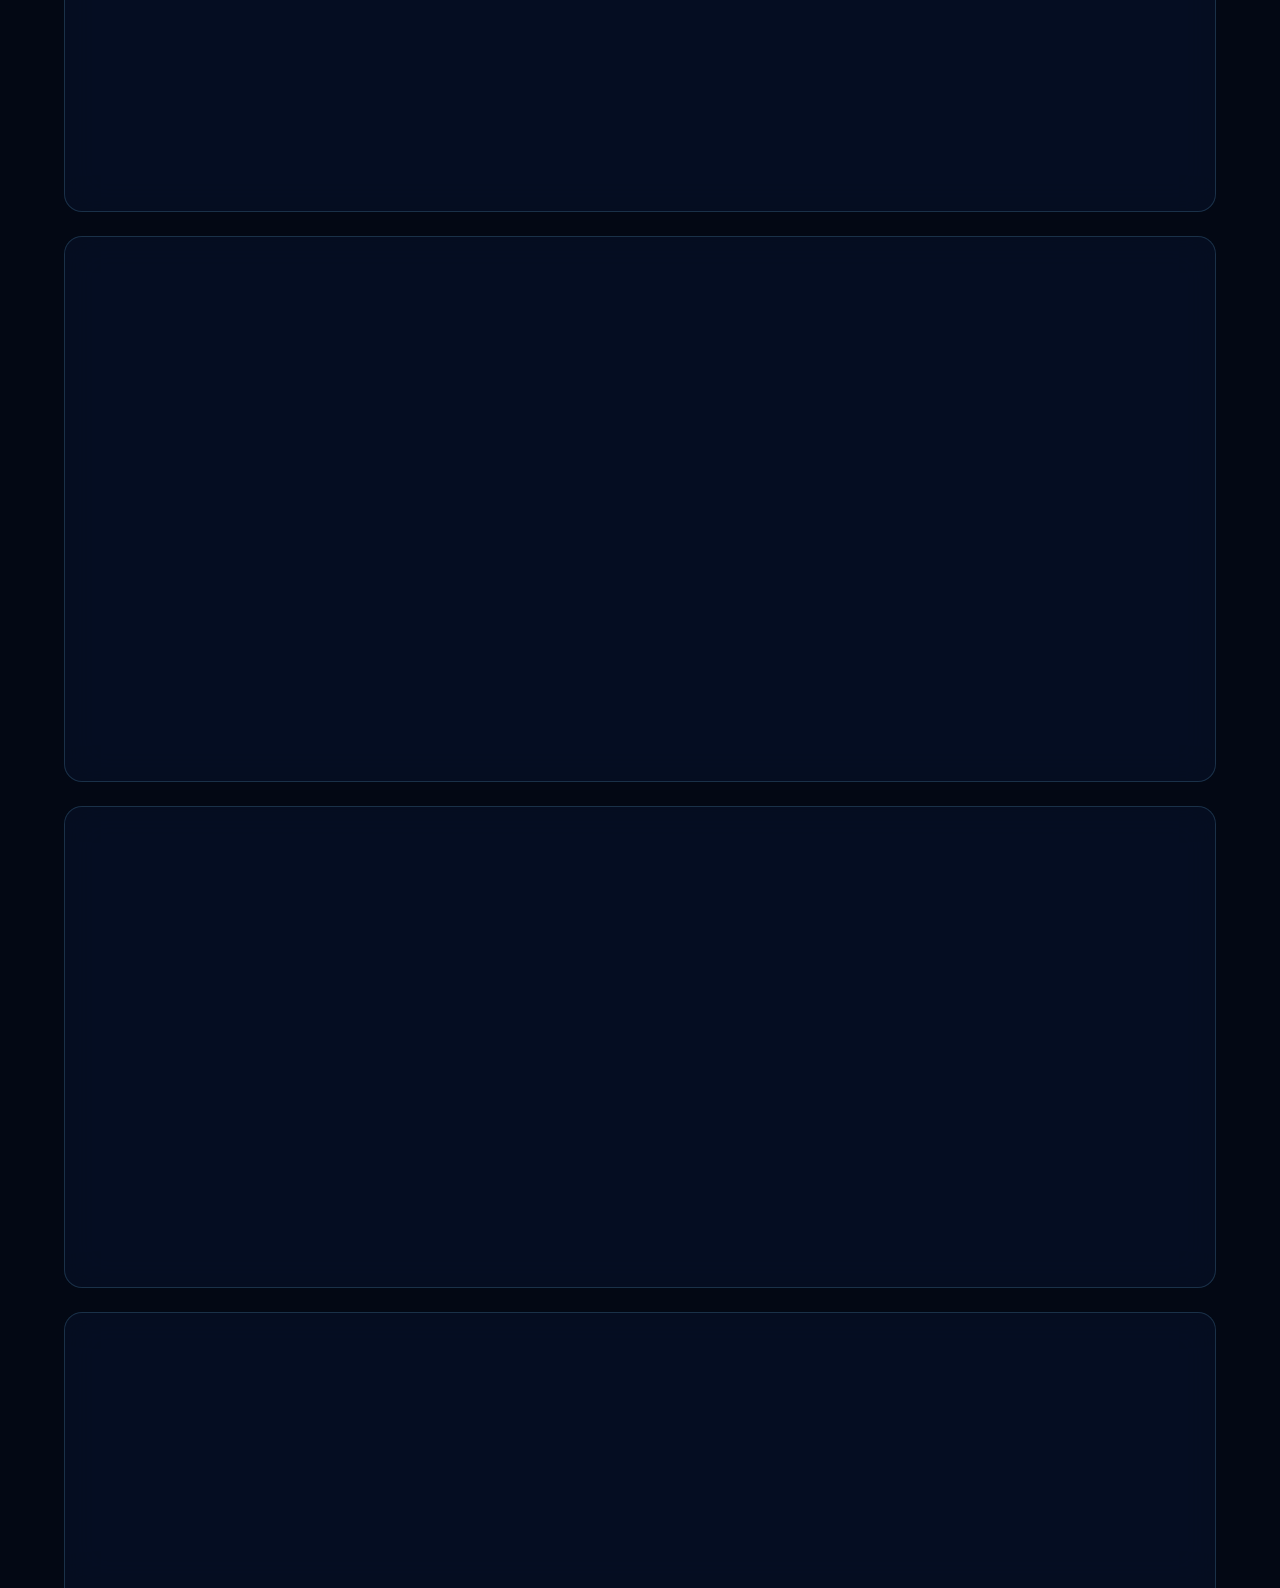
==== commit 603c349b: "feat: default to direct live stream playback when opening restaurant CCTV cameras" ====
--- a/index.html
+++ b/index.html
@@ -1369,13 +1369,13 @@
             <div class="team-friend-cam-info">
               <div class="team-friend-cam-status">
                 <span class="cam-pulse-dot" aria-hidden="true"></span>
-                <span class="cam-status-label">CCTV SYSTEM · НАШ РЕСТОРАН (25 АКТИВНЫХ КАМЕР)</span>
+                <span class="cam-status-label">CCTV SYSTEM · НАШ РЕСТОРАН (ПРЯМОЙ ЭФИР 25 КАМЕР)</span>
               </div>
               <h4 class="team-friend-cam-title">Тут живет тоже друг наш</h4>
-              <p class="team-friend-cam-sub">82.119.149.206:8000 · Логин: admin · Пароль: admin123 · Видеонаблюдение залов и кухни</p>
+              <p class="team-friend-cam-sub">82.119.149.206:8000 · Логин: admin · Пароль: admin123 · Видеонаблюдение залов и кухни в прямом эфире</p>
             </div>
             <div class="team-friend-cam-controls">
-              <span class="cctv-hint-badge">Нажмите на любую камеру для крупного плана</span>
+              <span class="cctv-hint-badge">Нажмите на любую камеру для прямого эфира в реальном времени</span>
             </div>
           </div>
 
@@ -3021,13 +3021,13 @@
 
       <div class="cctv-modal-head">
         <div class="cctv-modal-status">
-          <span class="cam-rec-icon" id="cctv-modal-rec-badge" aria-hidden="true">RECORDING</span>
+          <span class="cam-rec-icon" id="cctv-modal-rec-badge" aria-hidden="true">LIVE STREAM</span>
           <h3 class="cctv-modal-title" id="cctv-modal-title">Камера 1 (Офис / Кабинет)</h3>
         </div>
         <div class="cctv-modal-head-right">
           <div class="cctv-mode-switcher" role="group" aria-label="Режим отображения камеры">
-            <button type="button" class="cctv-mode-btn is-active" id="cctv-mode-record">Видеозапись</button>
-            <button type="button" class="cctv-mode-btn" id="cctv-mode-live">Прямой эфир (Live)</button>
+            <button type="button" class="cctv-mode-btn is-active" id="cctv-mode-live">Прямой эфир (Live)</button>
+            <button type="button" class="cctv-mode-btn" id="cctv-mode-record">Видеозапись</button>
             <button type="button" class="cctv-mode-btn" id="cctv-mode-photo">Стоп-кадр</button>
           </div>
           <span id="cctv-modal-clock" class="cctv-modal-clock">07:36:14 10-12-2026</span>
@@ -3035,15 +3035,15 @@
       </div>
 
       <div class="cctv-modal-player-wrap" id="cctv-modal-player-wrap">
-        <video id="cctv-modal-video" class="cctv-modal-video" src="videos/restaurant_cctv/cam_1.mp4" autoplay loop muted playsinline controls></video>
-        <iframe id="cctv-modal-stream" class="cctv-modal-stream" src="" allow="autoplay; fullscreen" allowfullscreen hidden></iframe>
+        <iframe id="cctv-modal-stream" class="cctv-modal-stream" src="" allow="autoplay; fullscreen" allowfullscreen></iframe>
+        <video id="cctv-modal-video" class="cctv-modal-video" src="" loop muted playsinline controls hidden></video>
         <img id="cctv-modal-img" src="images/restaurant_cctv/cam_1.jpg" alt="Крупный план камеры" hidden>
         <div class="team-friend-cam-overlay-badge">
-          <span class="cam-rec-icon" id="cctv-modal-badge-status" aria-hidden="true">REC</span>
+          <span class="cam-rec-icon" id="cctv-modal-badge-status" aria-hidden="true">LIVE</span>
           <span id="cctv-modal-badge-label">CH-01 · 82.119.149.206:8000 (admin)</span>
         </div>
         <div class="cctv-modal-offline-notice" id="cctv-modal-offline-notice" hidden>
-          <span>Шлюз go2rtc не запущен на 127.0.0.1:1984. Показана сохраненная запись камеры. Запустите start_stream_gateway.bat для живого прямого эфира.</span>
+          <span>Шлюз go2rtc не запущен на 127.0.0.1:1984. Для прямого эфира запустите start_stream_gateway.bat (показана запись).</span>
         </div>
       </div>
 
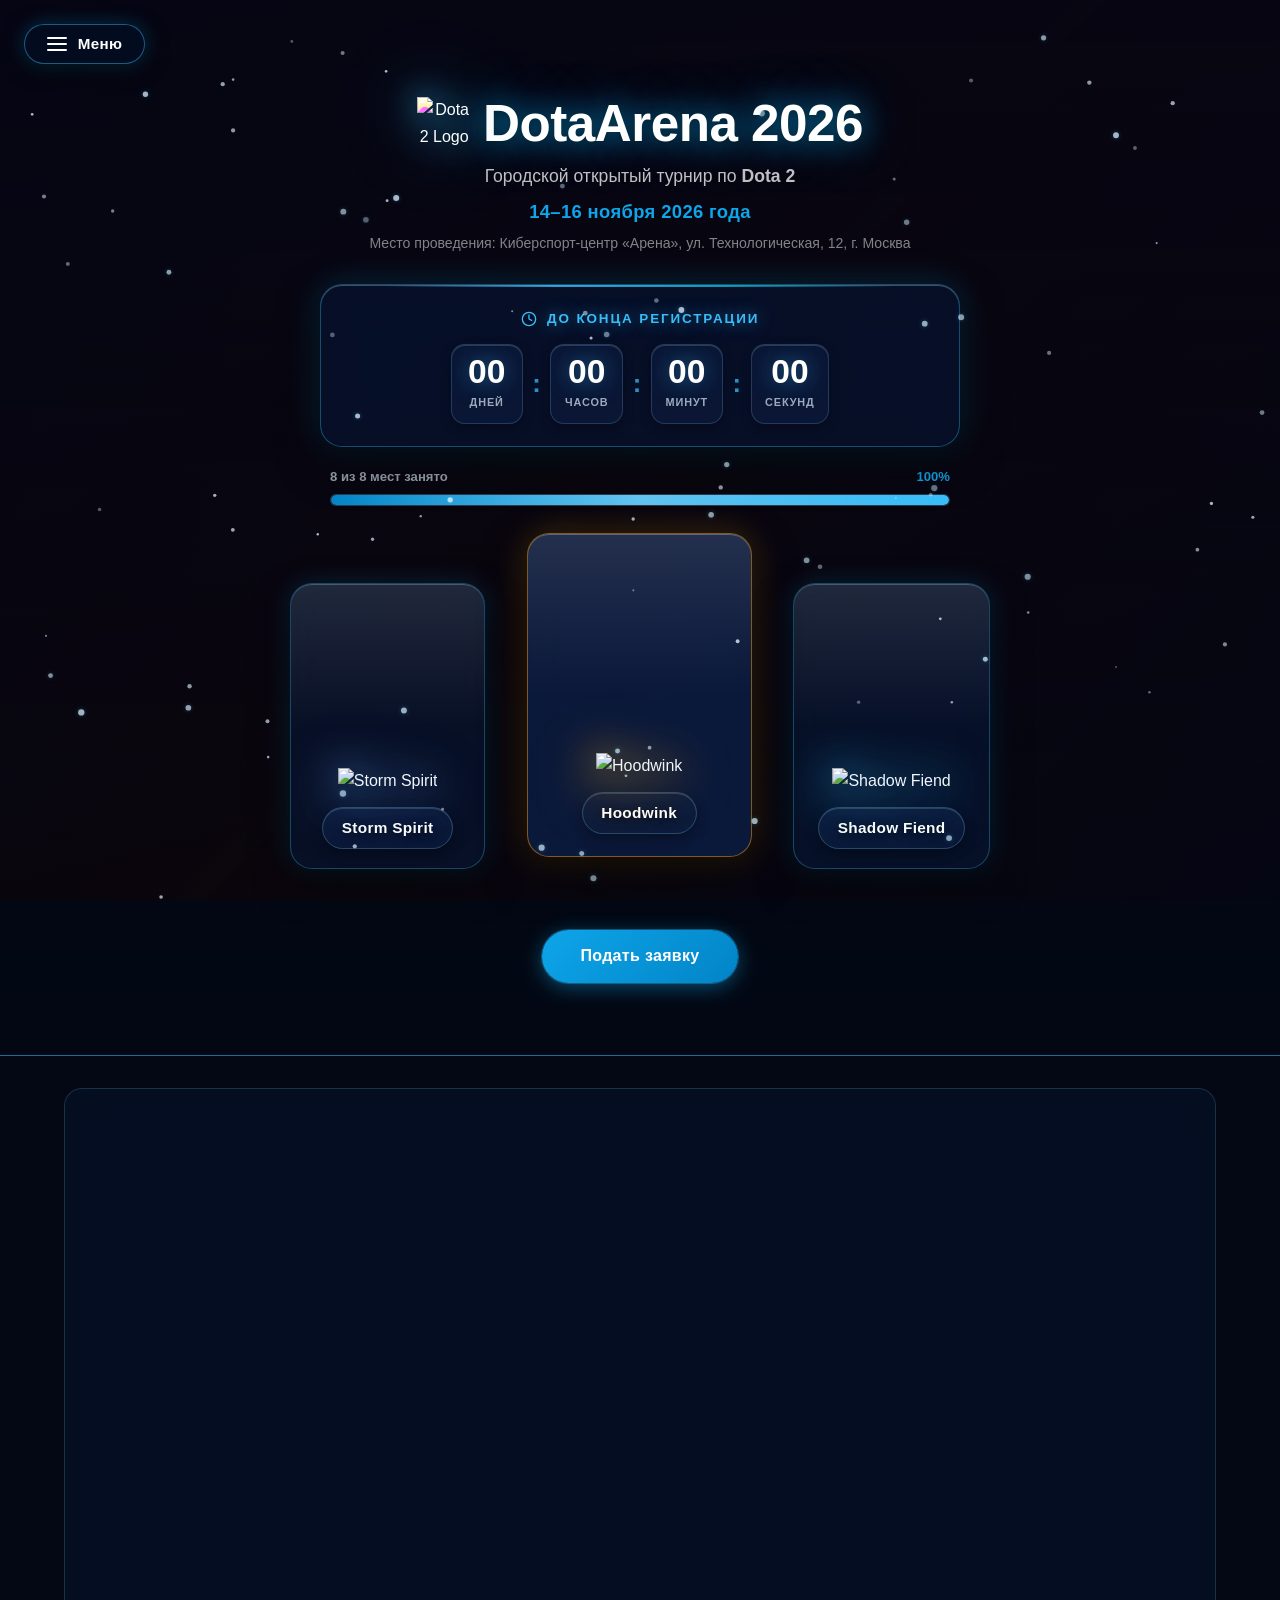
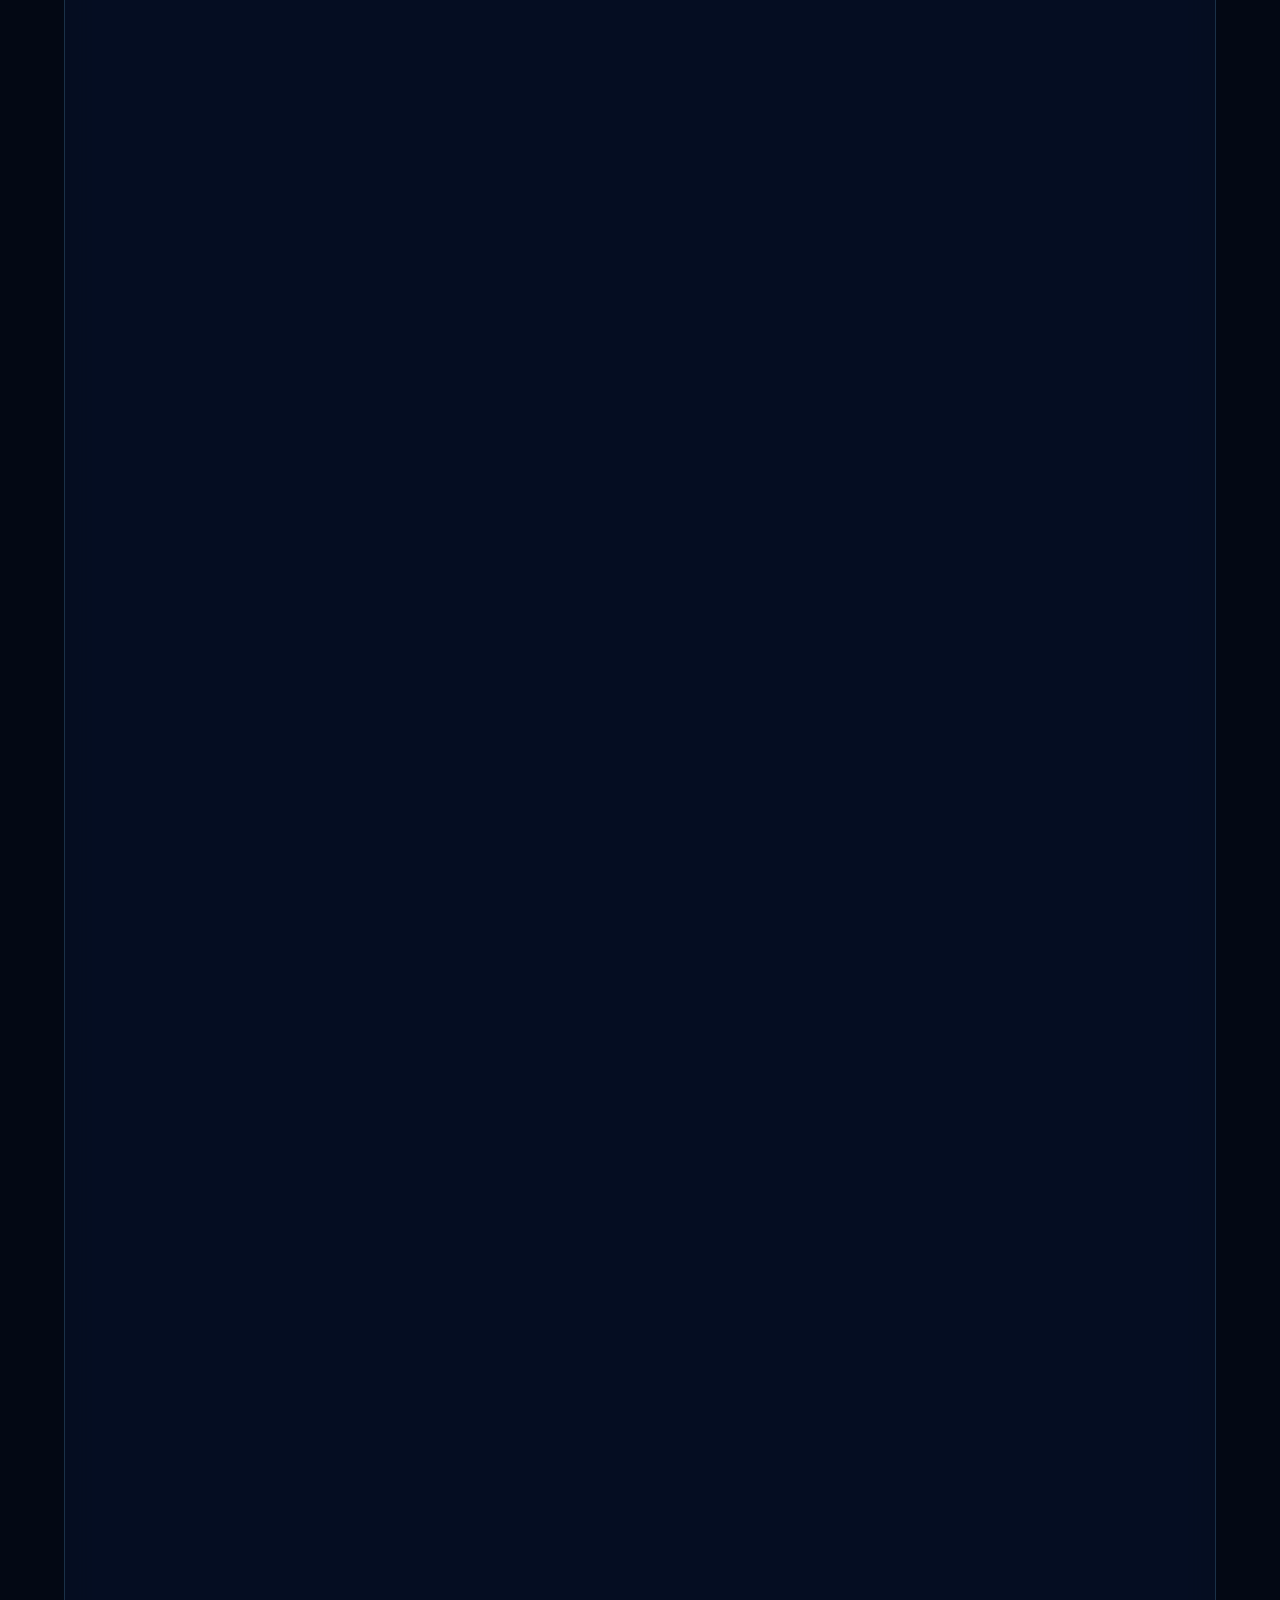
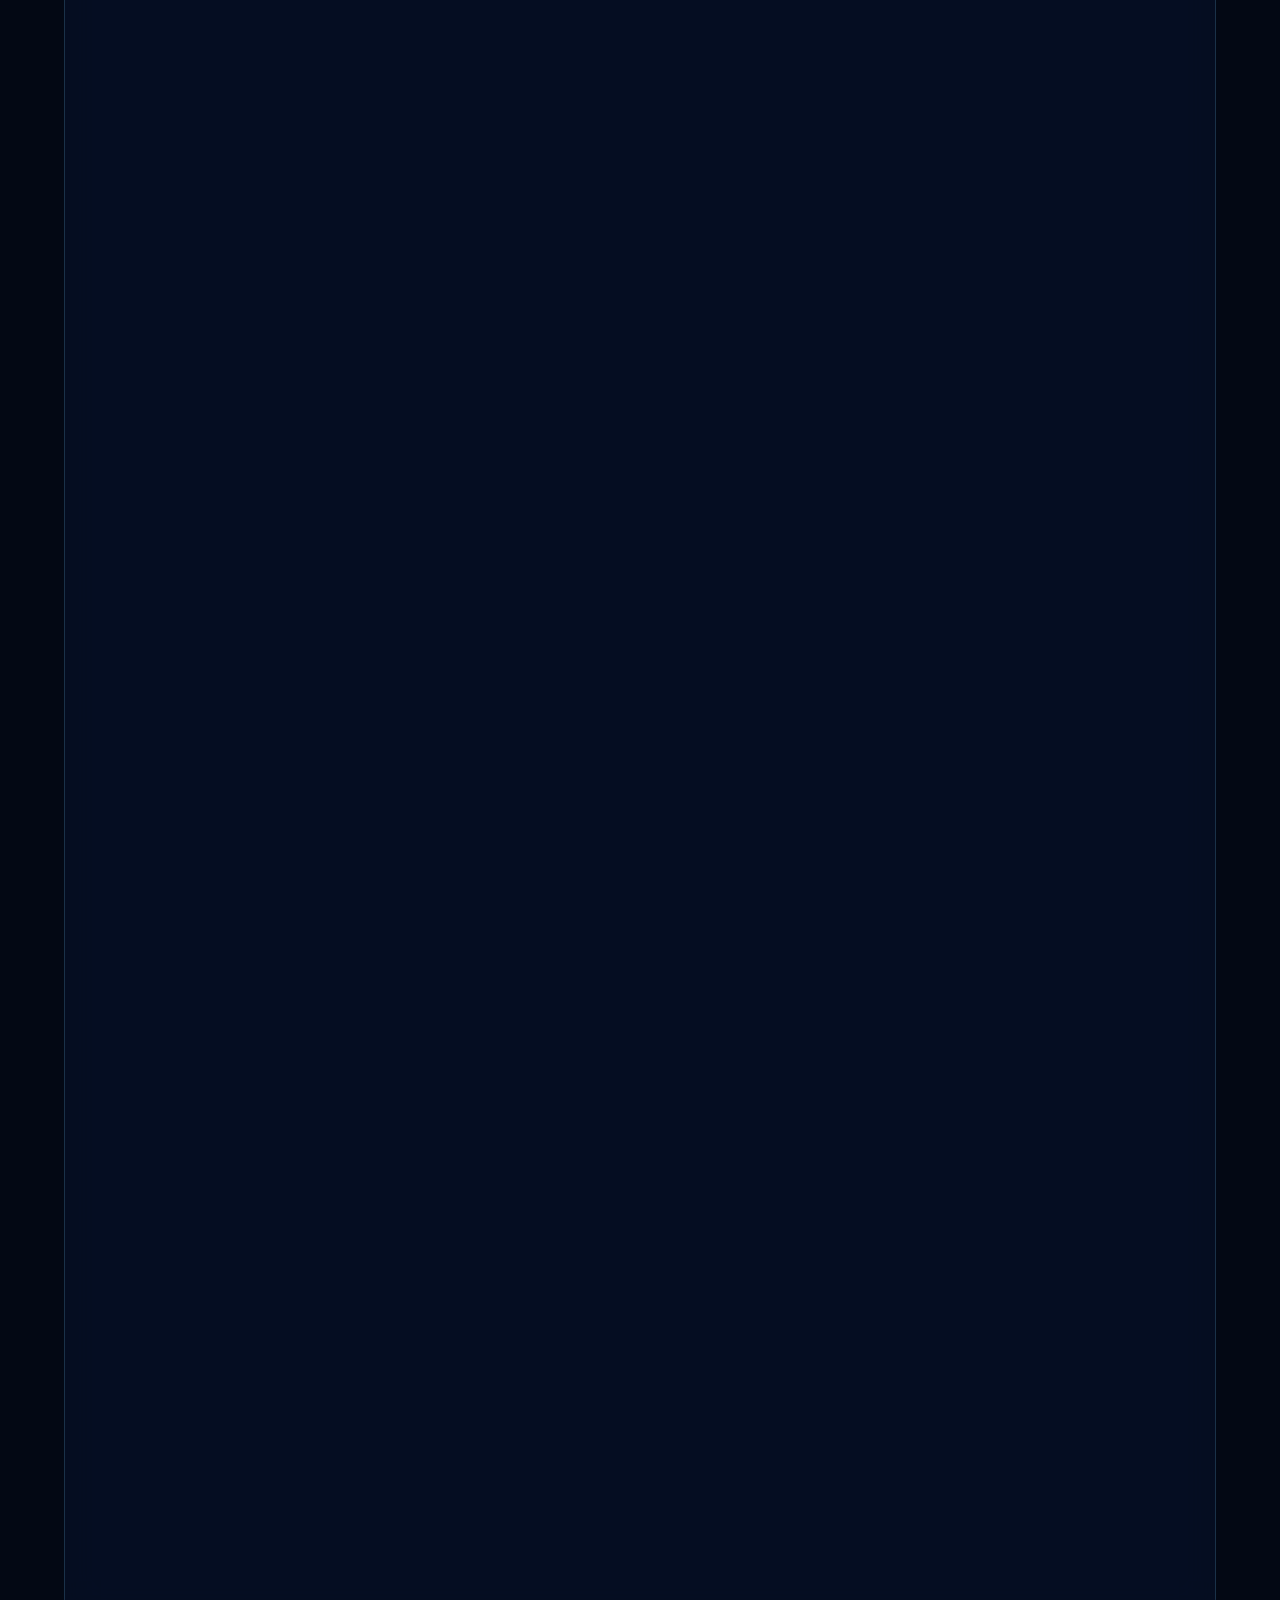
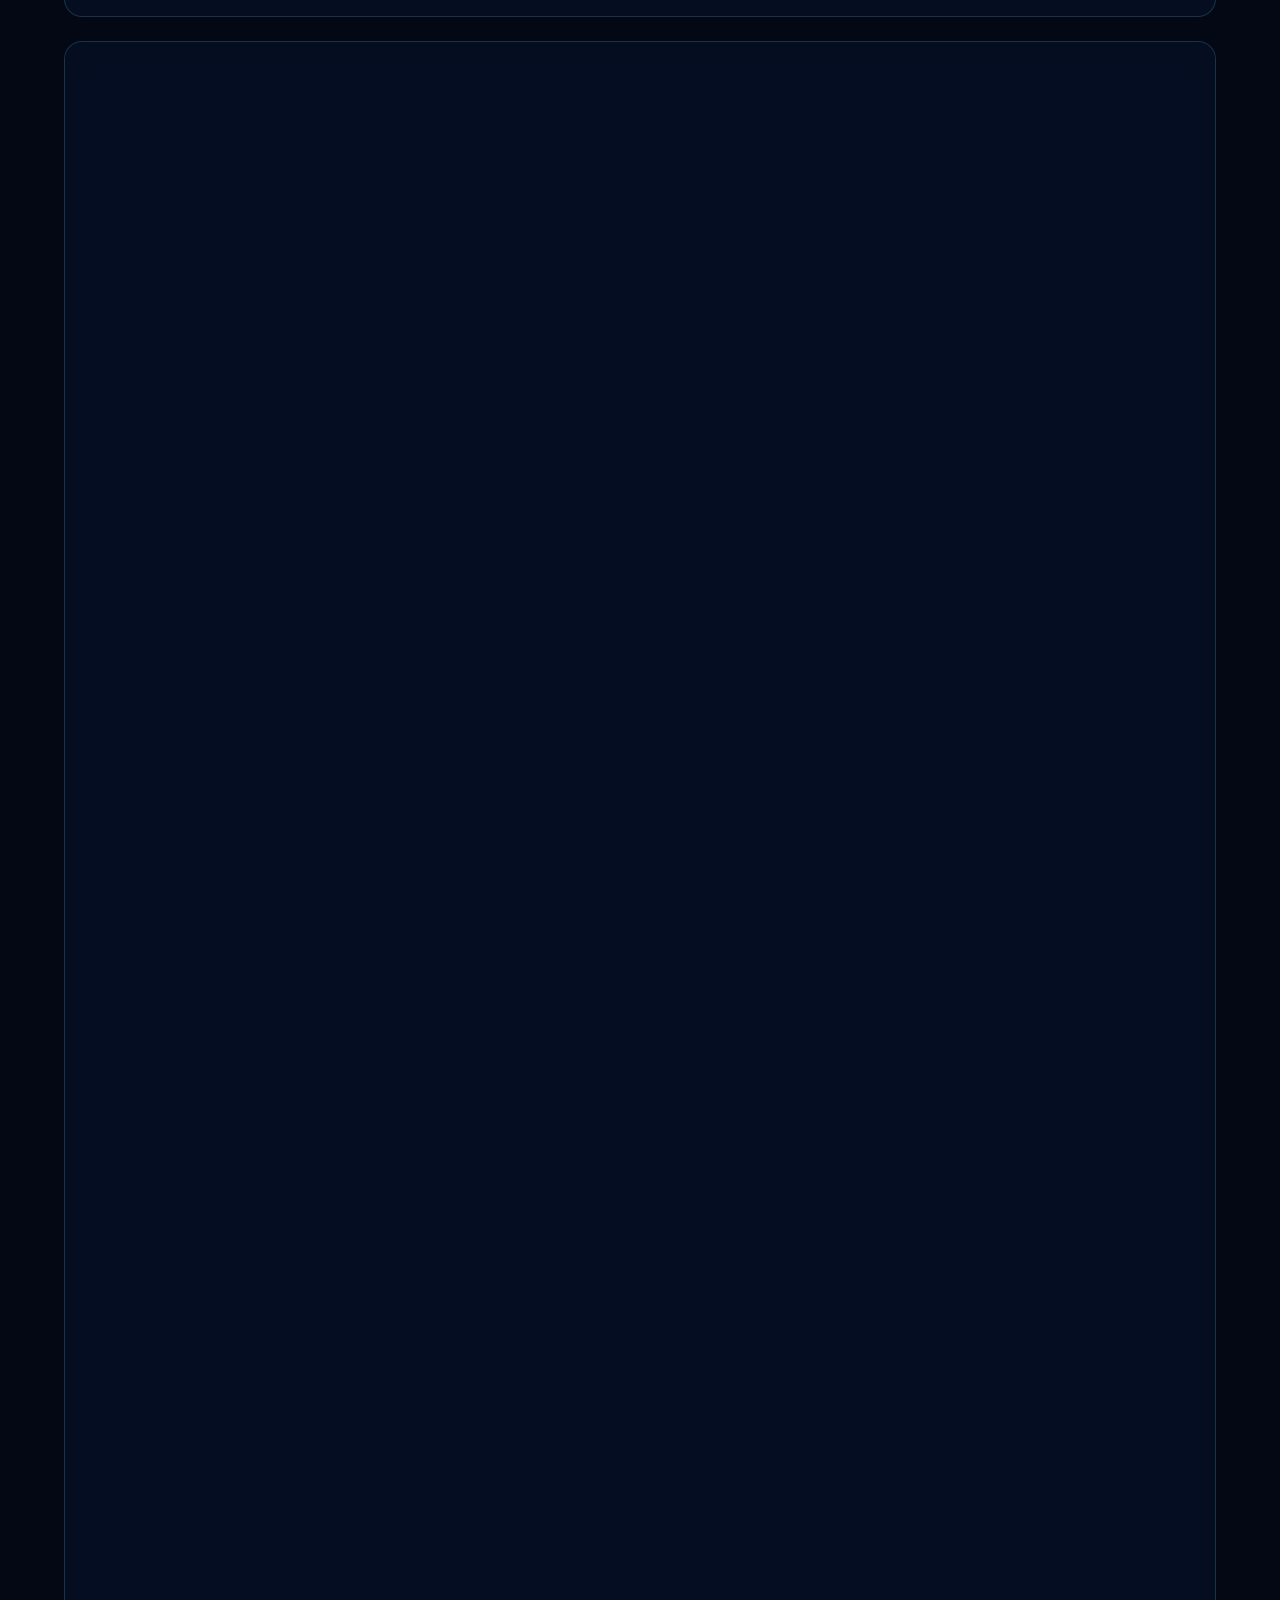
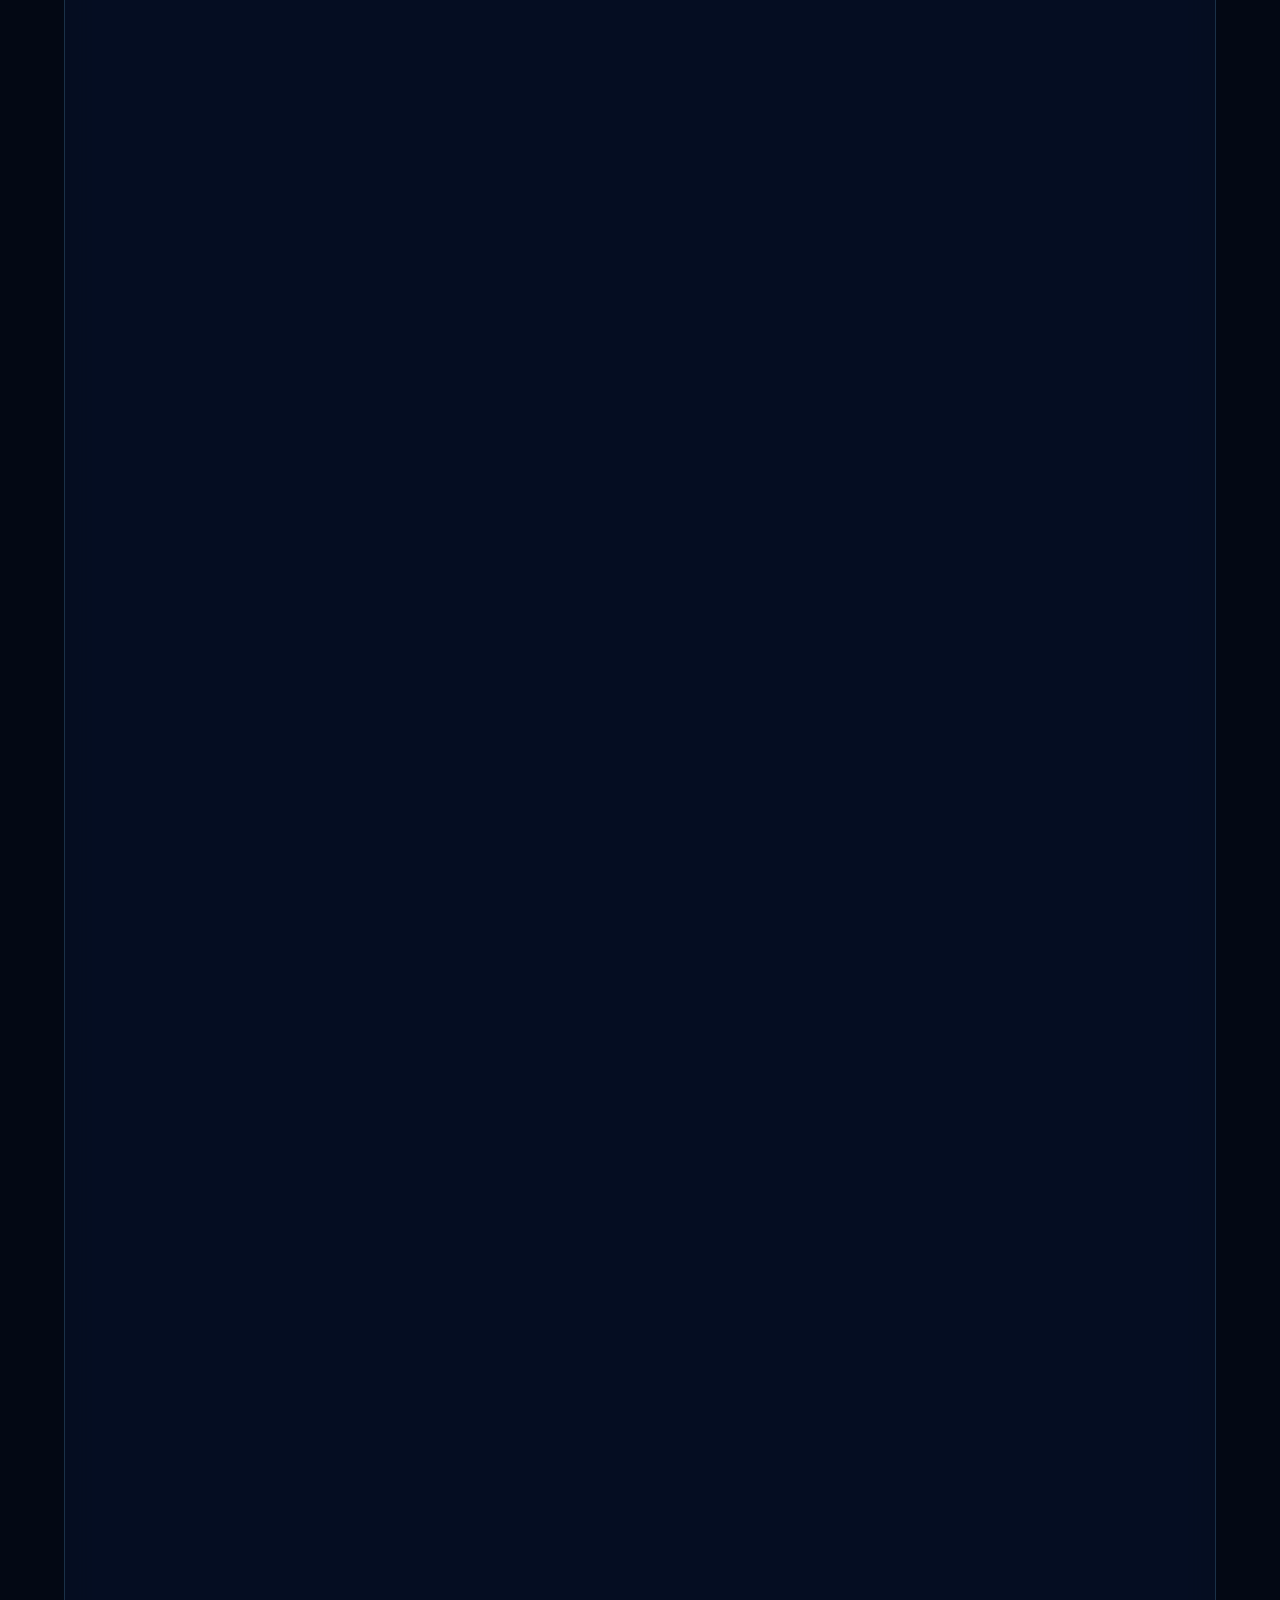
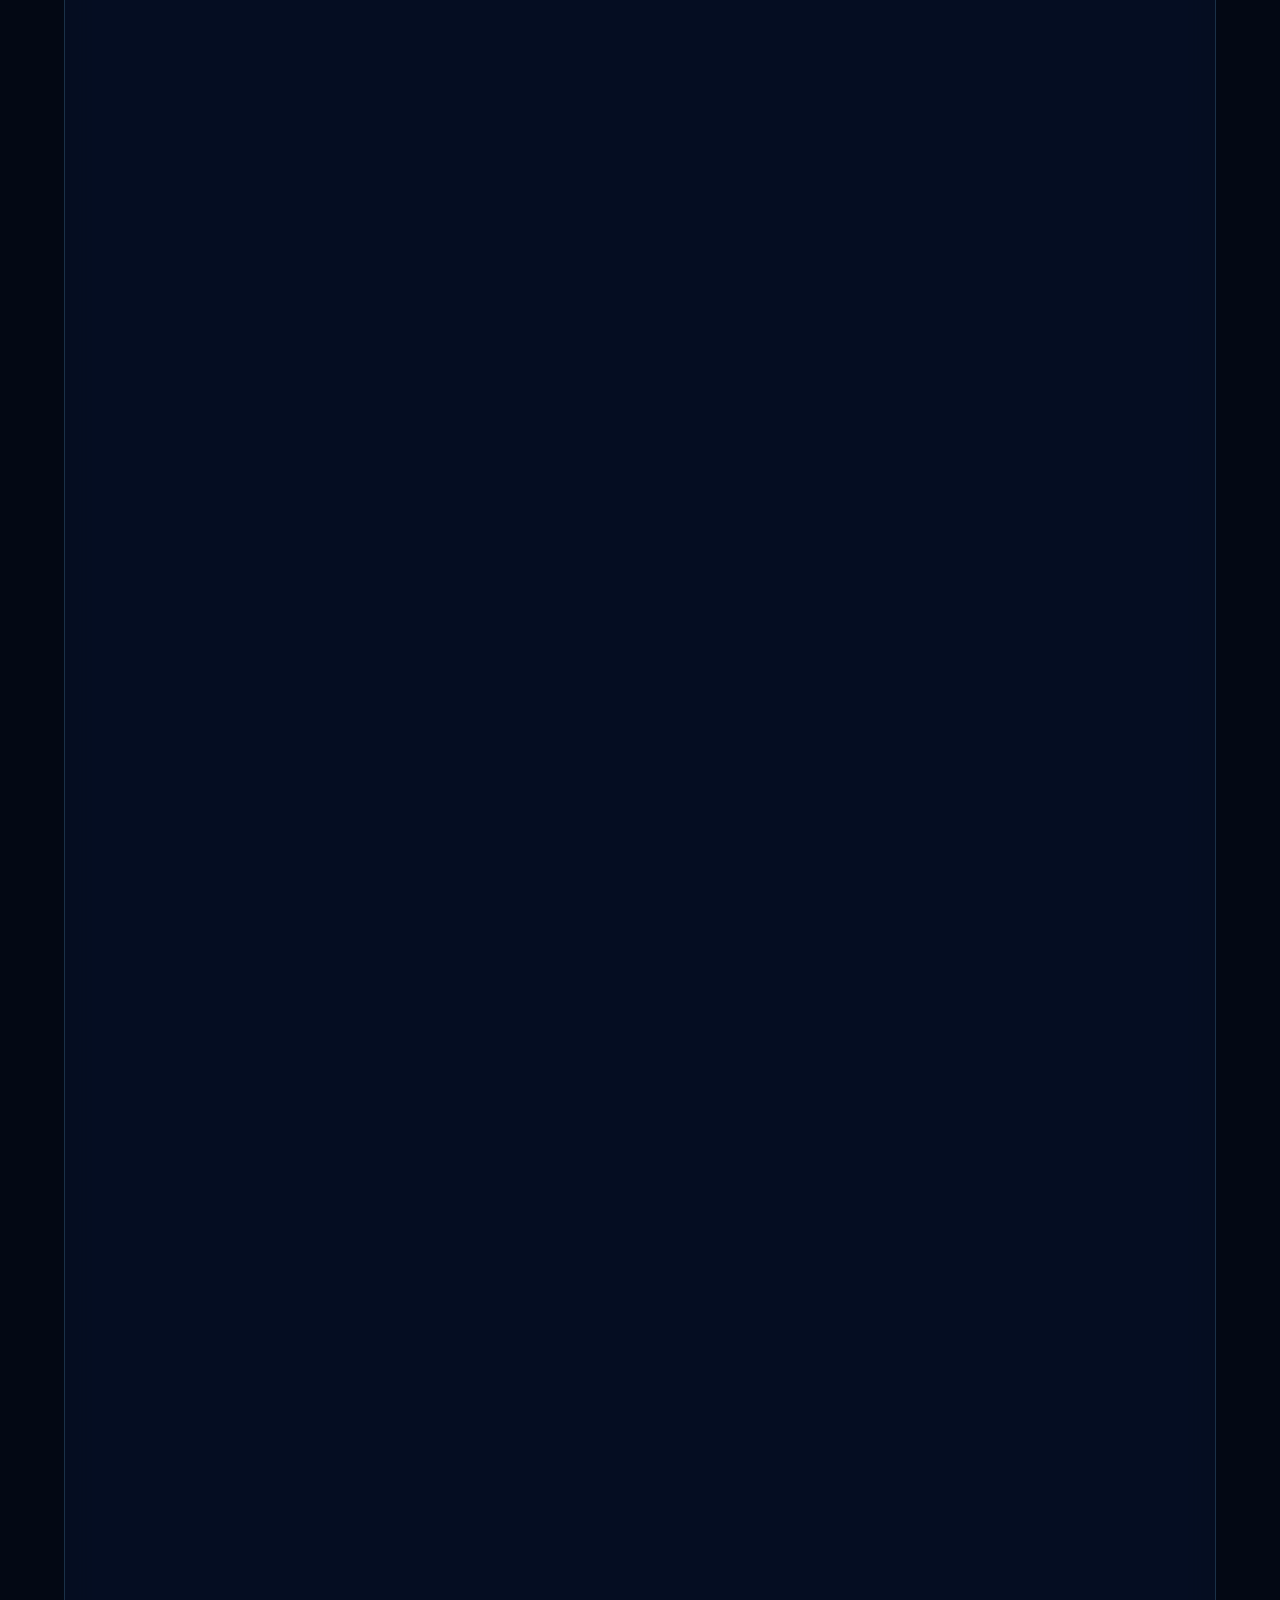
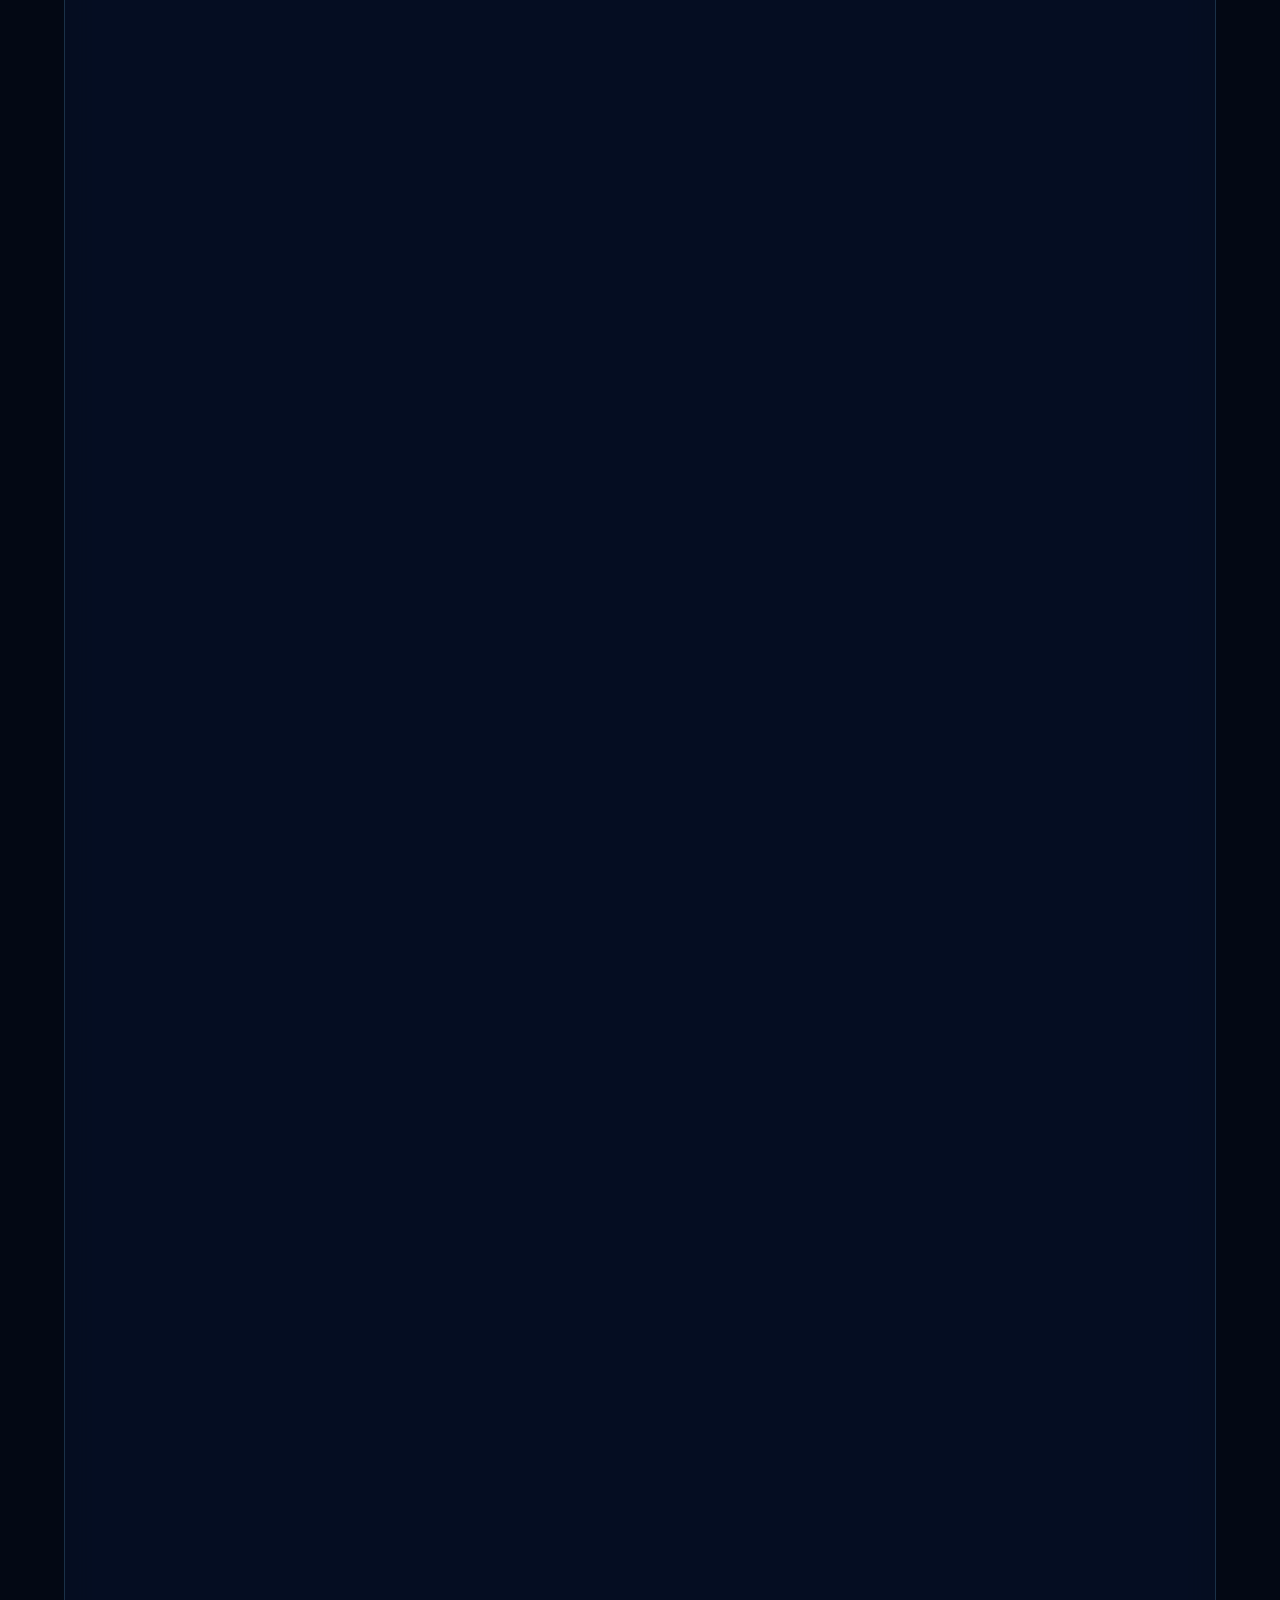
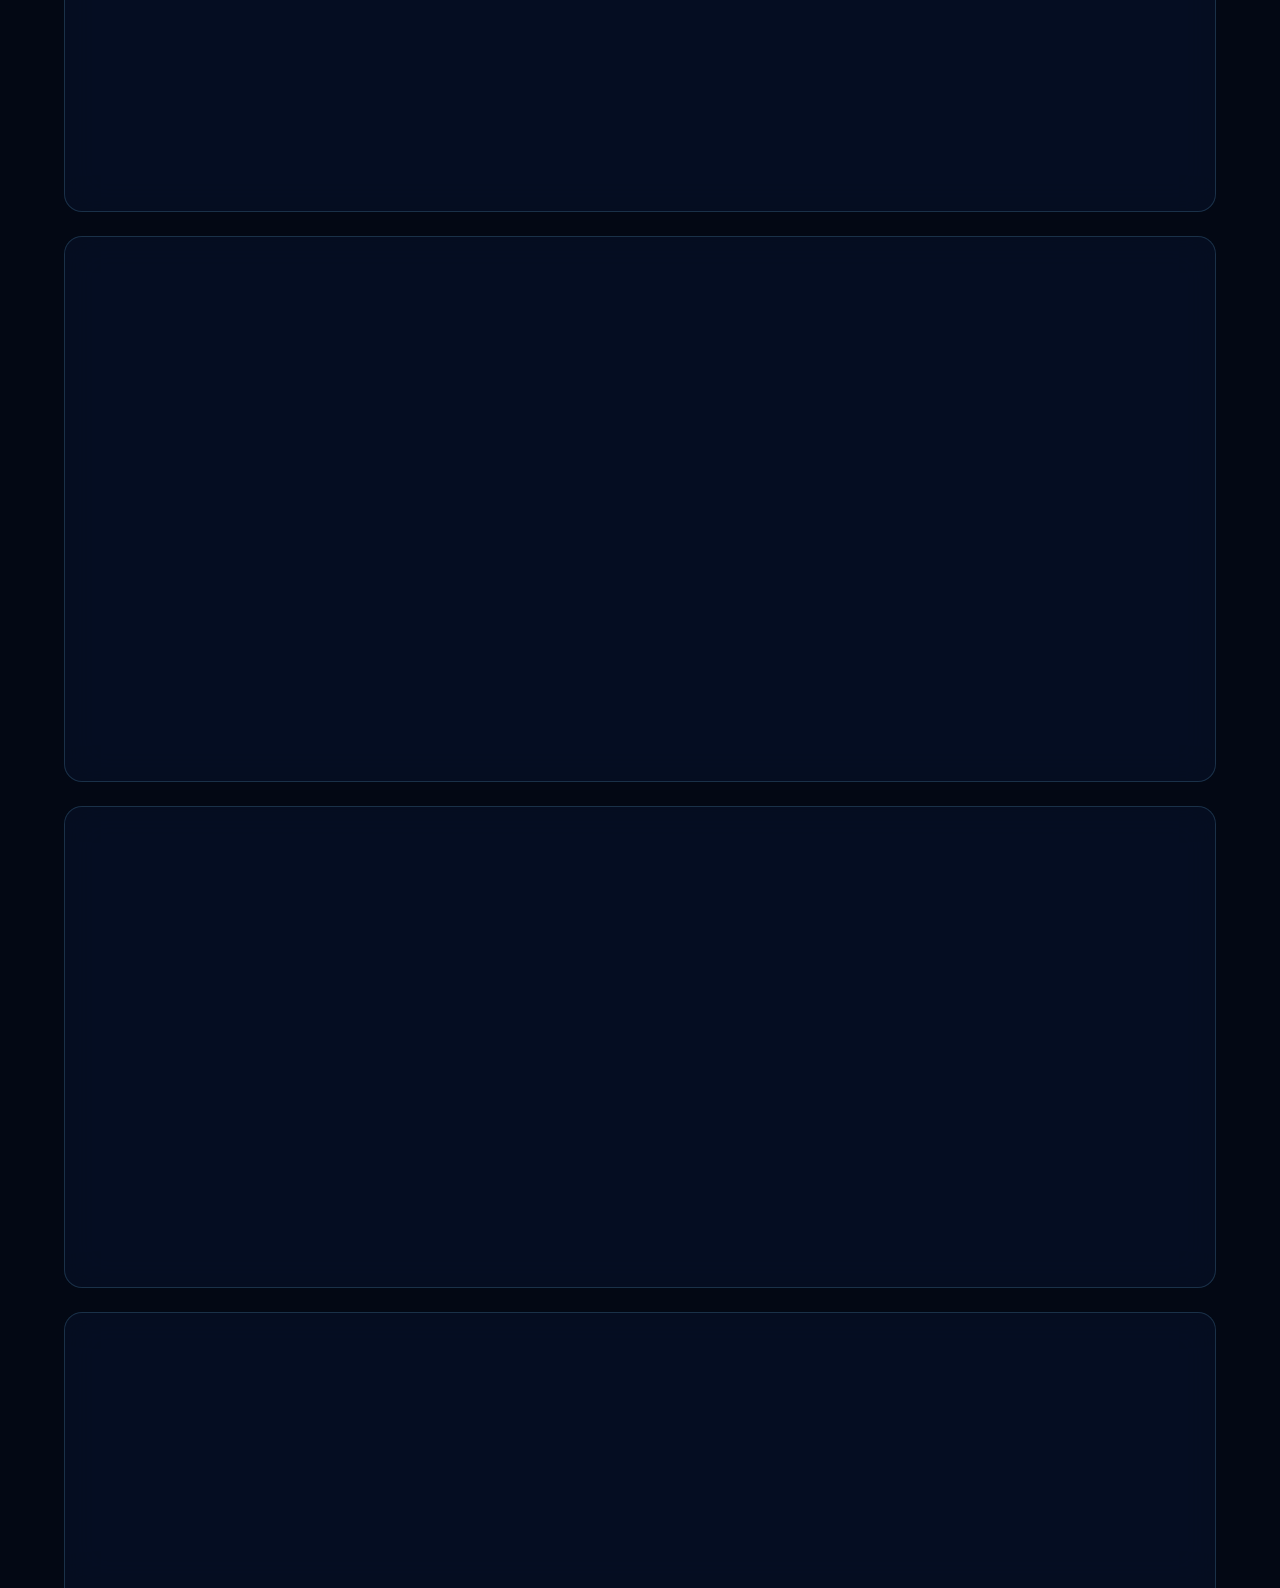
==== commit bd8465a9: "feat: embed real-time live video streams in all 25 CCTV table cells" ====
--- a/index.html
+++ b/index.html
@@ -1387,127 +1387,152 @@
             </div>
             <div class="cctv-grid-restaurant" id="cctv-grid-cells">
               <div class="cctv-cell" data-cam-idx="1" title="Камера 1 (Офис / Кабинет) — нажмите для крупного плана">
-                <video src="videos/restaurant_cctv/cam_1.mp4" poster="images/restaurant_cctv/cam_1.jpg" autoplay loop muted playsinline class="cctv-cell-video"></video>
+                <iframe src="http://127.0.0.1:1984/stream.html?src=cam1&background=false" class="cctv-cell-stream" allow="autoplay; fullscreen" loading="lazy"></iframe>
+                <video src="videos/restaurant_cctv/cam_1.mp4" poster="images/restaurant_cctv/cam_1.jpg" autoplay loop muted playsinline class="cctv-cell-video" hidden></video>
                 <div class="cctv-cell-bar"><span class="cctv-cell-ch">CH-01</span><span class="cctv-cell-rec"></span></div>
                 <span class="cctv-cell-time cctv-stamp-time">07:36:14</span>
               </div>
               <div class="cctv-cell" data-cam-idx="2" title="Камера 2 (Мойка / Раздача) — нажмите для крупного плана">
-                <video src="videos/restaurant_cctv/cam_2.mp4" poster="images/restaurant_cctv/cam_2.jpg" autoplay loop muted playsinline class="cctv-cell-video"></video>
+                <iframe src="http://127.0.0.1:1984/stream.html?src=cam2&background=false" class="cctv-cell-stream" allow="autoplay; fullscreen" loading="lazy"></iframe>
+                <video src="videos/restaurant_cctv/cam_2.mp4" poster="images/restaurant_cctv/cam_2.jpg" autoplay loop muted playsinline class="cctv-cell-video" hidden></video>
                 <div class="cctv-cell-bar"><span class="cctv-cell-ch">CH-02</span><span class="cctv-cell-rec"></span></div>
                 <span class="cctv-cell-time cctv-stamp-time">07:36:14</span>
               </div>
               <div class="cctv-cell" data-cam-idx="3" title="Камера 3 (Главный зал - Диваны) — нажмите для крупного плана">
-                <video src="videos/restaurant_cctv/cam_3.mp4" poster="images/restaurant_cctv/cam_3.jpg" autoplay loop muted playsinline class="cctv-cell-video"></video>
+                <iframe src="http://127.0.0.1:1984/stream.html?src=cam3&background=false" class="cctv-cell-stream" allow="autoplay; fullscreen" loading="lazy"></iframe>
+                <video src="videos/restaurant_cctv/cam_3.mp4" poster="images/restaurant_cctv/cam_3.jpg" autoplay loop muted playsinline class="cctv-cell-video" hidden></video>
                 <div class="cctv-cell-bar"><span class="cctv-cell-ch">CH-03</span><span class="cctv-cell-rec"></span></div>
                 <span class="cctv-cell-time cctv-stamp-time">07:36:14</span>
               </div>
               <div class="cctv-cell" data-cam-idx="4" title="Камера 4 (Кухня - Горячий цех) — нажмите для крупного плана">
-                <video src="videos/restaurant_cctv/cam_4.mp4" poster="images/restaurant_cctv/cam_4.jpg" autoplay loop muted playsinline class="cctv-cell-video"></video>
+                <iframe src="http://127.0.0.1:1984/stream.html?src=cam4&background=false" class="cctv-cell-stream" allow="autoplay; fullscreen" loading="lazy"></iframe>
+                <video src="videos/restaurant_cctv/cam_4.mp4" poster="images/restaurant_cctv/cam_4.jpg" autoplay loop muted playsinline class="cctv-cell-video" hidden></video>
                 <div class="cctv-cell-bar"><span class="cctv-cell-ch">CH-04</span><span class="cctv-cell-rec"></span></div>
                 <span class="cctv-cell-time cctv-stamp-time">07:36:14</span>
               </div>
               <div class="cctv-cell" data-cam-idx="5" title="Камера 5 (Кухня - Холодный цех) — нажмите для крупного плана">
-                <video src="videos/restaurant_cctv/cam_5.mp4" poster="images/restaurant_cctv/cam_5.jpg" autoplay loop muted playsinline class="cctv-cell-video"></video>
+                <iframe src="http://127.0.0.1:1984/stream.html?src=cam5&background=false" class="cctv-cell-stream" allow="autoplay; fullscreen" loading="lazy"></iframe>
+                <video src="videos/restaurant_cctv/cam_5.mp4" poster="images/restaurant_cctv/cam_5.jpg" autoplay loop muted playsinline class="cctv-cell-video" hidden></video>
                 <div class="cctv-cell-bar"><span class="cctv-cell-ch">CH-05</span><span class="cctv-cell-rec"></span></div>
                 <span class="cctv-cell-time cctv-stamp-time">07:36:14</span>
               </div>
               <div class="cctv-cell" data-cam-idx="6" title="Камера 6 (Банкетный зал) — нажмите для крупного плана">
-                <video src="videos/restaurant_cctv/cam_6.mp4" poster="images/restaurant_cctv/cam_6.jpg" autoplay loop muted playsinline class="cctv-cell-video"></video>
+                <iframe src="http://127.0.0.1:1984/stream.html?src=cam6&background=false" class="cctv-cell-stream" allow="autoplay; fullscreen" loading="lazy"></iframe>
+                <video src="videos/restaurant_cctv/cam_6.mp4" poster="images/restaurant_cctv/cam_6.jpg" autoplay loop muted playsinline class="cctv-cell-video" hidden></video>
                 <div class="cctv-cell-bar"><span class="cctv-cell-ch">CH-06</span><span class="cctv-cell-rec"></span></div>
                 <span class="cctv-cell-time cctv-stamp-time">07:36:14</span>
               </div>
               <div class="cctv-cell" data-cam-idx="7" title="Камера 7 (Барная стойка) — нажмите для крупного плана">
-                <video src="videos/restaurant_cctv/cam_7.mp4" poster="images/restaurant_cctv/cam_7.jpg" autoplay loop muted playsinline class="cctv-cell-video"></video>
+                <iframe src="http://127.0.0.1:1984/stream.html?src=cam7&background=false" class="cctv-cell-stream" allow="autoplay; fullscreen" loading="lazy"></iframe>
+                <video src="videos/restaurant_cctv/cam_7.mp4" poster="images/restaurant_cctv/cam_7.jpg" autoplay loop muted playsinline class="cctv-cell-video" hidden></video>
                 <div class="cctv-cell-bar"><span class="cctv-cell-ch">CH-07</span><span class="cctv-cell-rec"></span></div>
                 <span class="cctv-cell-time cctv-stamp-time">07:36:14</span>
               </div>
               <div class="cctv-cell" data-cam-idx="8" title="Камера 8 (Зал - Столы 1-4) — нажмите для крупного плана">
-                <video src="videos/restaurant_cctv/cam_8.mp4" poster="images/restaurant_cctv/cam_8.jpg" autoplay loop muted playsinline class="cctv-cell-video"></video>
+                <iframe src="http://127.0.0.1:1984/stream.html?src=cam8&background=false" class="cctv-cell-stream" allow="autoplay; fullscreen" loading="lazy"></iframe>
+                <video src="videos/restaurant_cctv/cam_8.mp4" poster="images/restaurant_cctv/cam_8.jpg" autoplay loop muted playsinline class="cctv-cell-video" hidden></video>
                 <div class="cctv-cell-bar"><span class="cctv-cell-ch">CH-08</span><span class="cctv-cell-rec"></span></div>
                 <span class="cctv-cell-time cctv-stamp-time">07:36:14</span>
               </div>
               <div class="cctv-cell" data-cam-idx="9" title="Камера 9 (Зал - Столы 5-8) — нажмите для крупного плана">
-                <video src="videos/restaurant_cctv/cam_9.mp4" poster="images/restaurant_cctv/cam_9.jpg" autoplay loop muted playsinline class="cctv-cell-video"></video>
+                <iframe src="http://127.0.0.1:1984/stream.html?src=cam9&background=false" class="cctv-cell-stream" allow="autoplay; fullscreen" loading="lazy"></iframe>
+                <video src="videos/restaurant_cctv/cam_9.mp4" poster="images/restaurant_cctv/cam_9.jpg" autoplay loop muted playsinline class="cctv-cell-video" hidden></video>
                 <div class="cctv-cell-bar"><span class="cctv-cell-ch">CH-09</span><span class="cctv-cell-rec"></span></div>
                 <span class="cctv-cell-time cctv-stamp-time">07:36:14</span>
               </div>
               <div class="cctv-cell" data-cam-idx="10" title="Камера 10 (Декоративный холл) — нажмите для крупного плана">
-                <video src="videos/restaurant_cctv/cam_10.mp4" poster="images/restaurant_cctv/cam_10.jpg" autoplay loop muted playsinline class="cctv-cell-video"></video>
+                <iframe src="http://127.0.0.1:1984/stream.html?src=cam10&background=false" class="cctv-cell-stream" allow="autoplay; fullscreen" loading="lazy"></iframe>
+                <video src="videos/restaurant_cctv/cam_10.mp4" poster="images/restaurant_cctv/cam_10.jpg" autoplay loop muted playsinline class="cctv-cell-video" hidden></video>
                 <div class="cctv-cell-bar"><span class="cctv-cell-ch">CH-10</span><span class="cctv-cell-rec"></span></div>
                 <span class="cctv-cell-time cctv-stamp-time">07:36:14</span>
               </div>
               <div class="cctv-cell" data-cam-idx="11" title="Камера 11 (Служебный коридор) — нажмите для крупного плана">
-                <video src="videos/restaurant_cctv/cam_11.mp4" poster="images/restaurant_cctv/cam_11.jpg" autoplay loop muted playsinline class="cctv-cell-video"></video>
+                <iframe src="http://127.0.0.1:1984/stream.html?src=cam11&background=false" class="cctv-cell-stream" allow="autoplay; fullscreen" loading="lazy"></iframe>
+                <video src="videos/restaurant_cctv/cam_11.mp4" poster="images/restaurant_cctv/cam_11.jpg" autoplay loop muted playsinline class="cctv-cell-video" hidden></video>
                 <div class="cctv-cell-bar"><span class="cctv-cell-ch">CH-11</span><span class="cctv-cell-rec"></span></div>
                 <span class="cctv-cell-time cctv-stamp-time">07:36:14</span>
               </div>
               <div class="cctv-cell" data-cam-idx="12" title="Камера 12 (VIP-зал) — нажмите для крупного плана">
-                <video src="videos/restaurant_cctv/cam_12.mp4" poster="images/restaurant_cctv/cam_12.jpg" autoplay loop muted playsinline class="cctv-cell-video"></video>
+                <iframe src="http://127.0.0.1:1984/stream.html?src=cam12&background=false" class="cctv-cell-stream" allow="autoplay; fullscreen" loading="lazy"></iframe>
+                <video src="videos/restaurant_cctv/cam_12.mp4" poster="images/restaurant_cctv/cam_12.jpg" autoplay loop muted playsinline class="cctv-cell-video" hidden></video>
                 <div class="cctv-cell-bar"><span class="cctv-cell-ch">CH-12</span><span class="cctv-cell-rec"></span></div>
                 <span class="cctv-cell-time cctv-stamp-time">07:36:14</span>
               </div>
               <div class="cctv-cell" data-cam-idx="13" title="Камера 13 (Веранда / Столики) — нажмите для крупного плана">
-                <video src="videos/restaurant_cctv/cam_13.mp4" poster="images/restaurant_cctv/cam_13.jpg" autoplay loop muted playsinline class="cctv-cell-video"></video>
+                <iframe src="http://127.0.0.1:1984/stream.html?src=cam13&background=false" class="cctv-cell-stream" allow="autoplay; fullscreen" loading="lazy"></iframe>
+                <video src="videos/restaurant_cctv/cam_13.mp4" poster="images/restaurant_cctv/cam_13.jpg" autoplay loop muted playsinline class="cctv-cell-video" hidden></video>
                 <div class="cctv-cell-bar"><span class="cctv-cell-ch">CH-13</span><span class="cctv-cell-rec"></span></div>
                 <span class="cctv-cell-time cctv-stamp-time">07:36:14</span>
               </div>
               <div class="cctv-cell" data-cam-idx="14" title="Камера 14 (Барная линия) — нажмите для крупного плана">
-                <video src="videos/restaurant_cctv/cam_14.mp4" poster="images/restaurant_cctv/cam_14.jpg" autoplay loop muted playsinline class="cctv-cell-video"></video>
+                <iframe src="http://127.0.0.1:1984/stream.html?src=cam14&background=false" class="cctv-cell-stream" allow="autoplay; fullscreen" loading="lazy"></iframe>
+                <video src="videos/restaurant_cctv/cam_14.mp4" poster="images/restaurant_cctv/cam_14.jpg" autoplay loop muted playsinline class="cctv-cell-video" hidden></video>
                 <div class="cctv-cell-bar"><span class="cctv-cell-ch">CH-14</span><span class="cctv-cell-rec"></span></div>
                 <span class="cctv-cell-time cctv-stamp-time">07:36:14</span>
               </div>
               <div class="cctv-cell" data-cam-idx="15" title="Камера 15 (Линия выдачи блюд) — нажмите для крупного плана">
-                <video src="videos/restaurant_cctv/cam_15.mp4" poster="images/restaurant_cctv/cam_15.jpg" autoplay loop muted playsinline class="cctv-cell-video"></video>
+                <iframe src="http://127.0.0.1:1984/stream.html?src=cam15&background=false" class="cctv-cell-stream" allow="autoplay; fullscreen" loading="lazy"></iframe>
+                <video src="videos/restaurant_cctv/cam_15.mp4" poster="images/restaurant_cctv/cam_15.jpg" autoplay loop muted playsinline class="cctv-cell-video" hidden></video>
                 <div class="cctv-cell-bar"><span class="cctv-cell-ch">CH-15</span><span class="cctv-cell-rec"></span></div>
                 <span class="cctv-cell-time cctv-stamp-time">07:36:14</span>
               </div>
               <div class="cctv-cell" data-cam-idx="16" title="Камера 16 (Служебный проход) — нажмите для крупного плана">
-                <video src="videos/restaurant_cctv/cam_16.mp4" poster="images/restaurant_cctv/cam_16.jpg" autoplay loop muted playsinline class="cctv-cell-video"></video>
+                <iframe src="http://127.0.0.1:1984/stream.html?src=cam16&background=false" class="cctv-cell-stream" allow="autoplay; fullscreen" loading="lazy"></iframe>
+                <video src="videos/restaurant_cctv/cam_16.mp4" poster="images/restaurant_cctv/cam_16.jpg" autoplay loop muted playsinline class="cctv-cell-video" hidden></video>
                 <div class="cctv-cell-bar"><span class="cctv-cell-ch">CH-16</span><span class="cctv-cell-rec"></span></div>
                 <span class="cctv-cell-time cctv-stamp-time">07:36:14</span>
               </div>
               <div class="cctv-cell" data-cam-idx="17" title="Камера 17 (Склад / Приёмка) — нажмите для крупного плана">
-                <video src="videos/restaurant_cctv/cam_17.mp4" poster="images/restaurant_cctv/cam_17.jpg" autoplay loop muted playsinline class="cctv-cell-video"></video>
+                <iframe src="http://127.0.0.1:1984/stream.html?src=cam17&background=false" class="cctv-cell-stream" allow="autoplay; fullscreen" loading="lazy"></iframe>
+                <video src="videos/restaurant_cctv/cam_17.mp4" poster="images/restaurant_cctv/cam_17.jpg" autoplay loop muted playsinline class="cctv-cell-video" hidden></video>
                 <div class="cctv-cell-bar"><span class="cctv-cell-ch">CH-17</span><span class="cctv-cell-rec"></span></div>
                 <span class="cctv-cell-time cctv-stamp-time">07:36:14</span>
               </div>
               <div class="cctv-cell" data-cam-idx="18" title="Камера 18 (Лестница / Мансарда) — нажмите для крупного плана">
-                <video src="videos/restaurant_cctv/cam_18.mp4" poster="images/restaurant_cctv/cam_18.jpg" autoplay loop muted playsinline class="cctv-cell-video"></video>
+                <iframe src="http://127.0.0.1:1984/stream.html?src=cam18&background=false" class="cctv-cell-stream" allow="autoplay; fullscreen" loading="lazy"></iframe>
+                <video src="videos/restaurant_cctv/cam_18.mp4" poster="images/restaurant_cctv/cam_18.jpg" autoplay loop muted playsinline class="cctv-cell-video" hidden></video>
                 <div class="cctv-cell-bar"><span class="cctv-cell-ch">CH-18</span><span class="cctv-cell-rec"></span></div>
                 <span class="cctv-cell-time cctv-stamp-time">07:36:14</span>
               </div>
               <div class="cctv-cell" data-cam-idx="19" title="Камера 19 (Холл / Входная группа) — нажмите для крупного плана">
-                <video src="videos/restaurant_cctv/cam_19.mp4" poster="images/restaurant_cctv/cam_19.jpg" autoplay loop muted playsinline class="cctv-cell-video"></video>
+                <iframe src="http://127.0.0.1:1984/stream.html?src=cam19&background=false" class="cctv-cell-stream" allow="autoplay; fullscreen" loading="lazy"></iframe>
+                <video src="videos/restaurant_cctv/cam_19.mp4" poster="images/restaurant_cctv/cam_19.jpg" autoplay loop muted playsinline class="cctv-cell-video" hidden></video>
                 <div class="cctv-cell-bar"><span class="cctv-cell-ch">CH-19</span><span class="cctv-cell-rec"></span></div>
                 <span class="cctv-cell-time cctv-stamp-time">07:36:14</span>
               </div>
               <div class="cctv-cell" data-cam-idx="20" title="Камера 20 (Вход / Гардероб) — нажмите для крупного плана">
-                <video src="videos/restaurant_cctv/cam_20.mp4" poster="images/restaurant_cctv/cam_20.jpg" autoplay loop muted playsinline class="cctv-cell-video"></video>
+                <iframe src="http://127.0.0.1:1984/stream.html?src=cam20&background=false" class="cctv-cell-stream" allow="autoplay; fullscreen" loading="lazy"></iframe>
+                <video src="videos/restaurant_cctv/cam_20.mp4" poster="images/restaurant_cctv/cam_20.jpg" autoplay loop muted playsinline class="cctv-cell-video" hidden></video>
                 <div class="cctv-cell-bar"><span class="cctv-cell-ch">CH-20</span><span class="cctv-cell-rec"></span></div>
                 <span class="cctv-cell-time cctv-stamp-time">07:36:14</span>
               </div>
               <div class="cctv-cell" data-cam-idx="21" title="Камера 21 (Двор / Парковка) — нажмите для крупного плана">
-                <video src="videos/restaurant_cctv/cam_21.mp4" poster="images/restaurant_cctv/cam_21.jpg" autoplay loop muted playsinline class="cctv-cell-video"></video>
+                <iframe src="http://127.0.0.1:1984/stream.html?src=cam21&background=false" class="cctv-cell-stream" allow="autoplay; fullscreen" loading="lazy"></iframe>
+                <video src="videos/restaurant_cctv/cam_21.mp4" poster="images/restaurant_cctv/cam_21.jpg" autoplay loop muted playsinline class="cctv-cell-video" hidden></video>
                 <div class="cctv-cell-bar"><span class="cctv-cell-ch">CH-21</span><span class="cctv-cell-rec"></span></div>
                 <span class="cctv-cell-time cctv-stamp-time">07:36:14</span>
               </div>
               <div class="cctv-cell" data-cam-idx="22" title="Камера 22 (Коридор персонала) — нажмите для крупного плана">
-                <video src="videos/restaurant_cctv/cam_22.mp4" poster="images/restaurant_cctv/cam_22.jpg" autoplay loop muted playsinline class="cctv-cell-video"></video>
+                <iframe src="http://127.0.0.1:1984/stream.html?src=cam22&background=false" class="cctv-cell-stream" allow="autoplay; fullscreen" loading="lazy"></iframe>
+                <video src="videos/restaurant_cctv/cam_22.mp4" poster="images/restaurant_cctv/cam_22.jpg" autoplay loop muted playsinline class="cctv-cell-video" hidden></video>
                 <div class="cctv-cell-bar"><span class="cctv-cell-ch">CH-22</span><span class="cctv-cell-rec"></span></div>
                 <span class="cctv-cell-time cctv-stamp-time">07:36:14</span>
               </div>
               <div class="cctv-cell" data-cam-idx="23" title="Камера 23 (Заготовочный цех) — нажмите для крупного плана">
-                <video src="videos/restaurant_cctv/cam_23.mp4" poster="images/restaurant_cctv/cam_23.jpg" autoplay loop muted playsinline class="cctv-cell-video"></video>
+                <iframe src="http://127.0.0.1:1984/stream.html?src=cam23&background=false" class="cctv-cell-stream" allow="autoplay; fullscreen" loading="lazy"></iframe>
+                <video src="videos/restaurant_cctv/cam_23.mp4" poster="images/restaurant_cctv/cam_23.jpg" autoplay loop muted playsinline class="cctv-cell-video" hidden></video>
                 <div class="cctv-cell-bar"><span class="cctv-cell-ch">CH-23</span><span class="cctv-cell-rec"></span></div>
                 <span class="cctv-cell-time cctv-stamp-time">07:36:14</span>
               </div>
               <div class="cctv-cell" data-cam-idx="24" title="Камера 24 (Служебная лестница) — нажмите для крупного плана">
-                <video src="videos/restaurant_cctv/cam_24.mp4" poster="images/restaurant_cctv/cam_24.jpg" autoplay loop muted playsinline class="cctv-cell-video"></video>
+                <iframe src="http://127.0.0.1:1984/stream.html?src=cam24&background=false" class="cctv-cell-stream" allow="autoplay; fullscreen" loading="lazy"></iframe>
+                <video src="videos/restaurant_cctv/cam_24.mp4" poster="images/restaurant_cctv/cam_24.jpg" autoplay loop muted playsinline class="cctv-cell-video" hidden></video>
                 <div class="cctv-cell-bar"><span class="cctv-cell-ch">CH-24</span><span class="cctv-cell-rec"></span></div>
                 <span class="cctv-cell-time cctv-stamp-time">07:36:14</span>
               </div>
               <div class="cctv-cell" data-cam-idx="25" title="Камера 25 (Заготовочный склад) — нажмите для крупного плана">
-                <video src="videos/restaurant_cctv/cam_25.mp4" poster="images/restaurant_cctv/cam_25.jpg" autoplay loop muted playsinline class="cctv-cell-video"></video>
+                <iframe src="http://127.0.0.1:1984/stream.html?src=cam25&background=false" class="cctv-cell-stream" allow="autoplay; fullscreen" loading="lazy"></iframe>
+                <video src="videos/restaurant_cctv/cam_25.mp4" poster="images/restaurant_cctv/cam_25.jpg" autoplay loop muted playsinline class="cctv-cell-video" hidden></video>
                 <div class="cctv-cell-bar"><span class="cctv-cell-ch">CH-25</span><span class="cctv-cell-rec"></span></div>
                 <span class="cctv-cell-time cctv-stamp-time">07:36:14</span>
               </div>
--- a/css/style.css
+++ b/css/style.css
@@ -3553,12 +3553,36 @@
   transform: scale(1.02);
 }
 
+.cctv-cell-stream {
+  position: absolute;
+  inset: 0;
+  width: 100%;
+  height: 100%;
+  border: none;
+  display: block;
+  background: #020617;
+  pointer-events: none;
+  z-index: 1;
+}
+
+.cctv-cell-stream[hidden] {
+  display: none !important;
+}
+
 .cctv-cell-img,
 .cctv-cell-video {
+  position: absolute;
+  inset: 0;
   width: 100%;
   height: 100%;
   object-fit: cover;
   display: block;
+  z-index: 0;
+}
+
+.cctv-cell-video[hidden],
+.cctv-cell-img[hidden] {
+  display: none !important;
 }
 
 .cctv-cell-bar {
@@ -3570,6 +3594,7 @@
   align-items: center;
   justify-content: space-between;
   pointer-events: none;
+  z-index: 3;
 }
 
 .cctv-cell-ch {
@@ -3605,6 +3630,7 @@
   border-radius: 3px;
   pointer-events: none;
   letter-spacing: 0.03em;
+  z-index: 3;
 }
 
 /* Модальное окно крупного плана камеры */
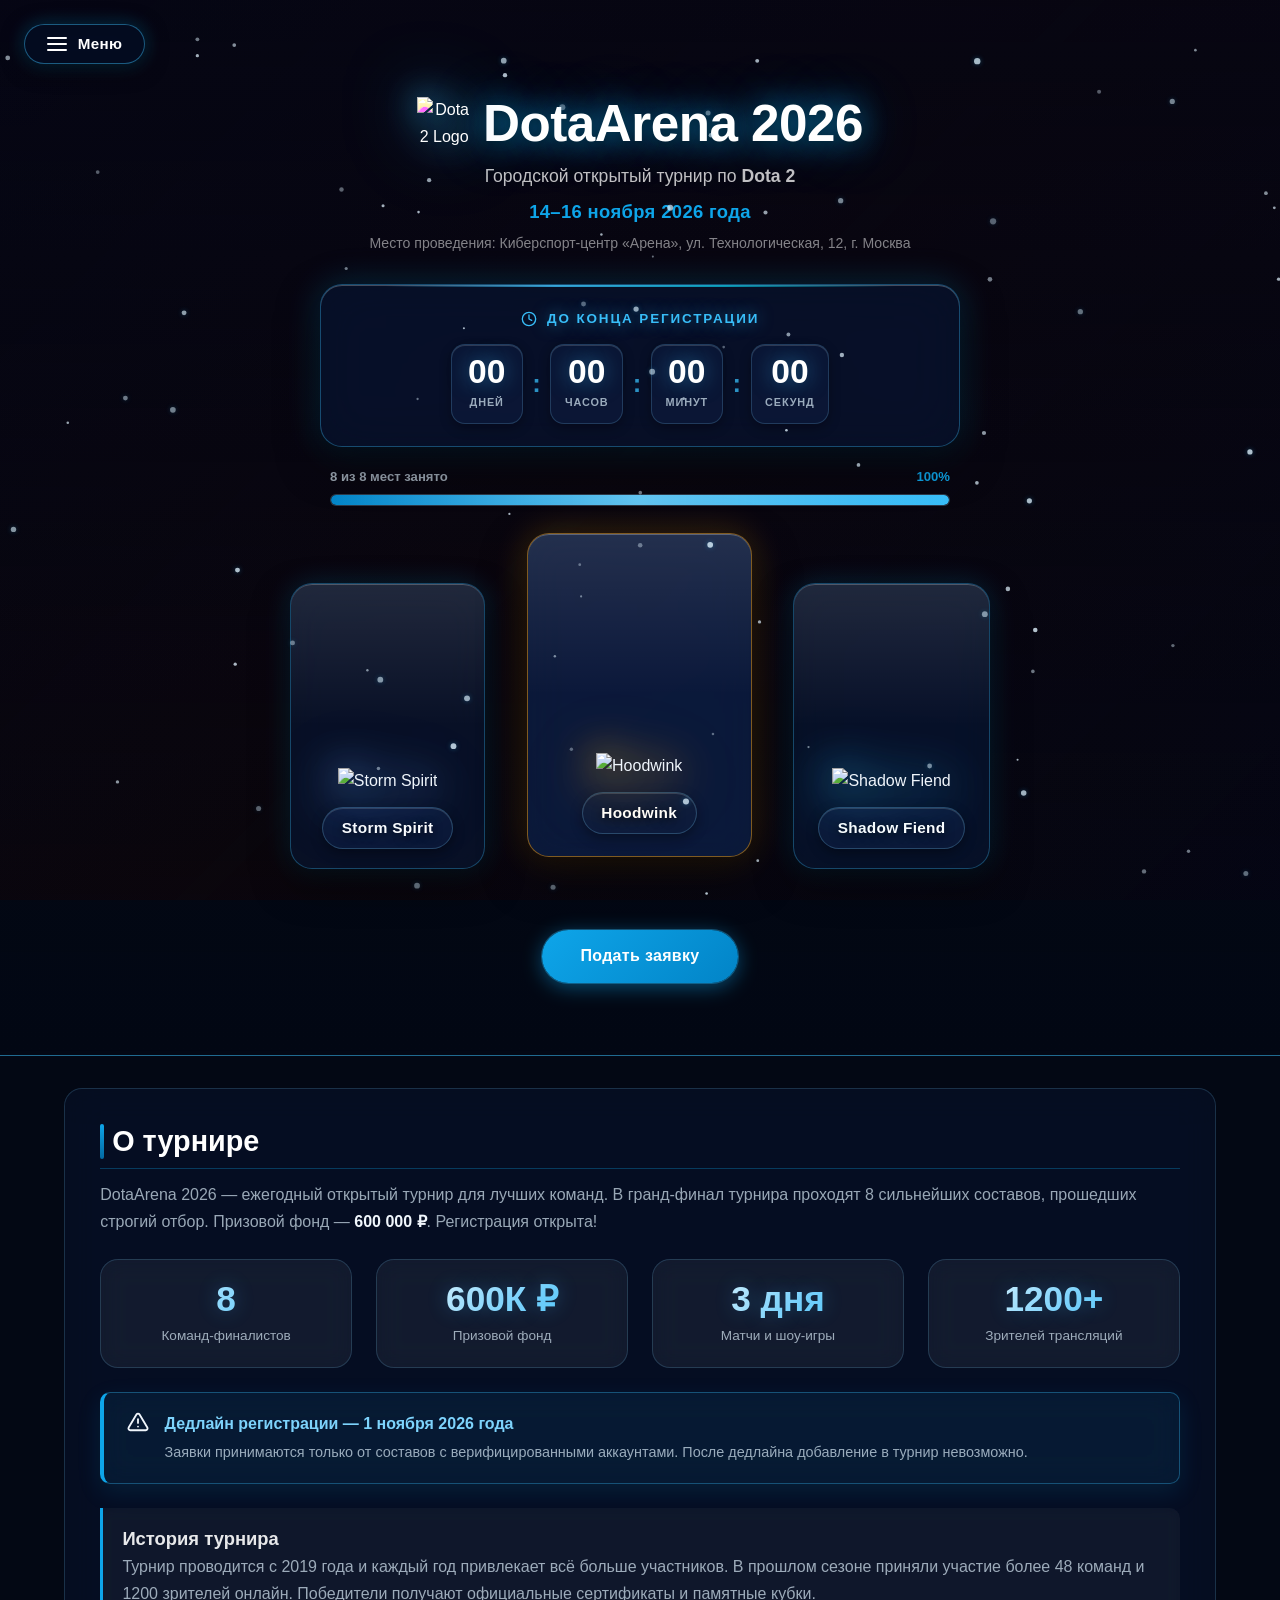
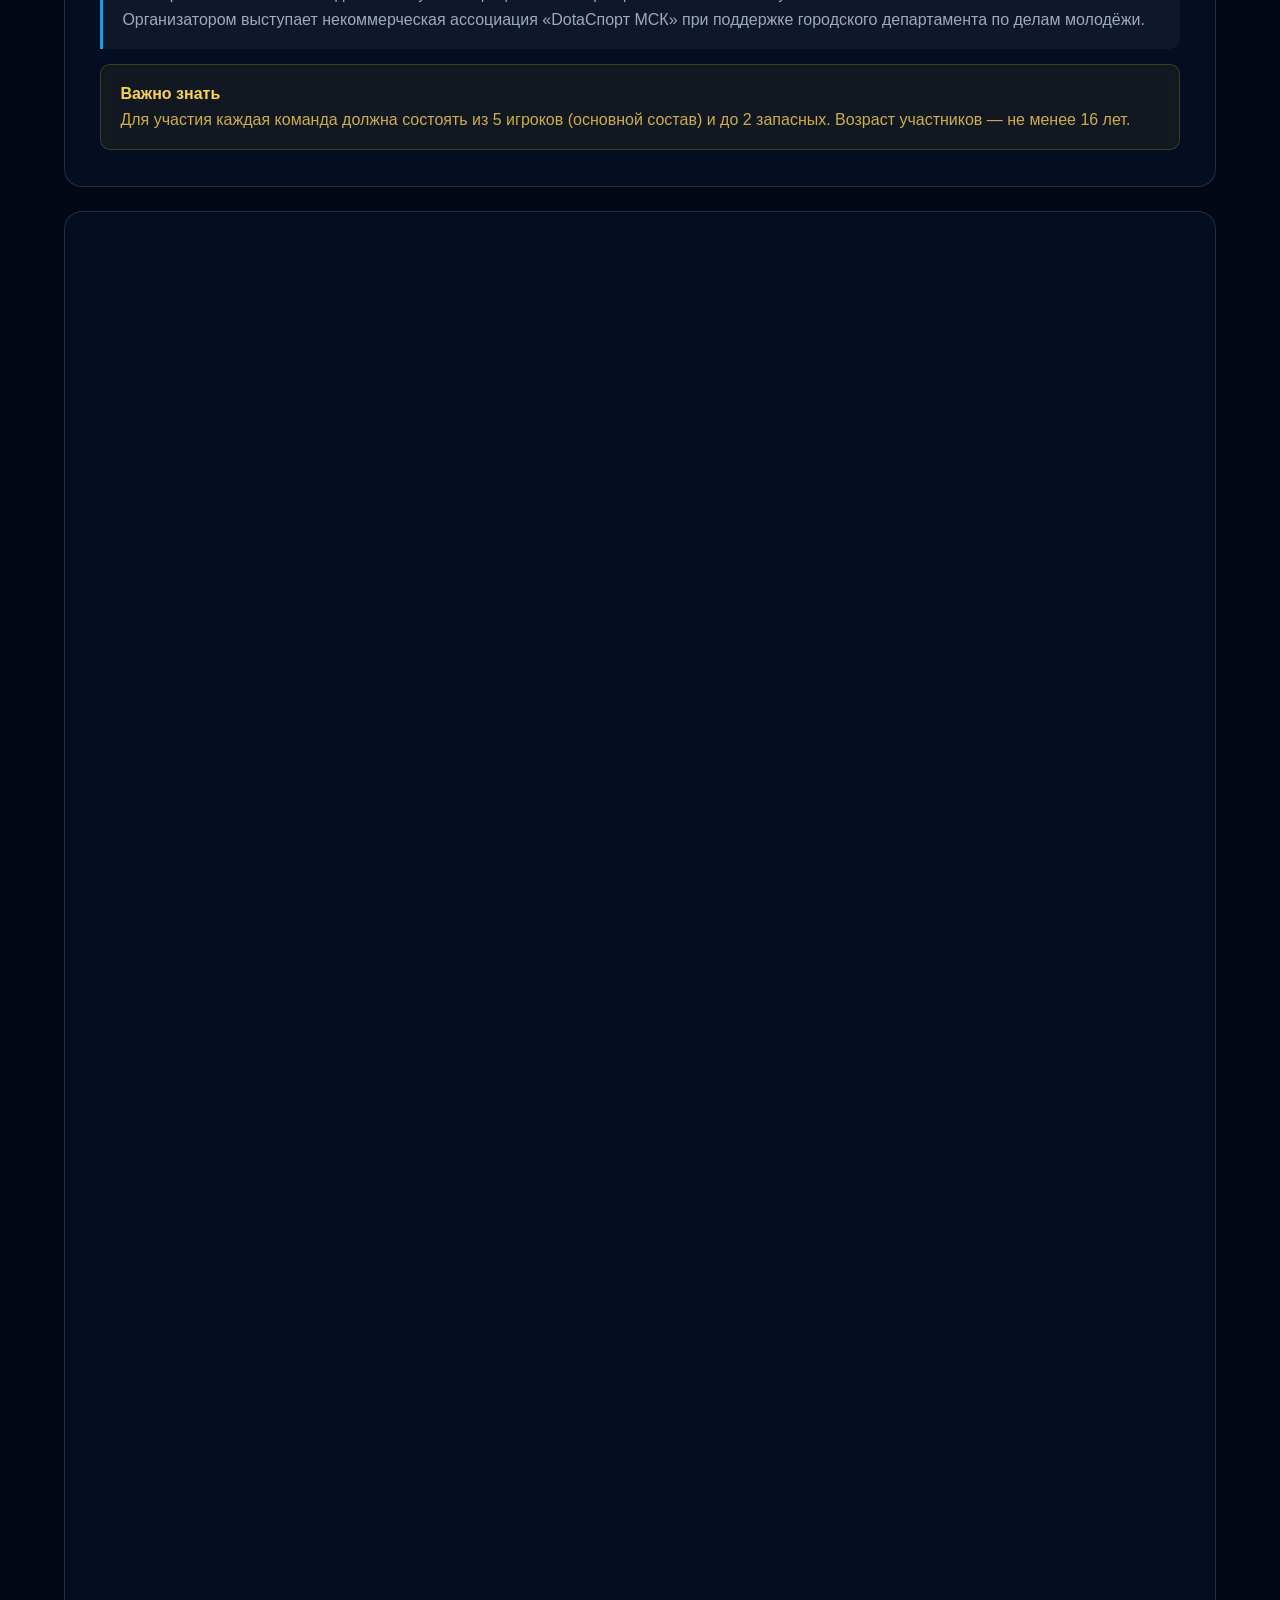
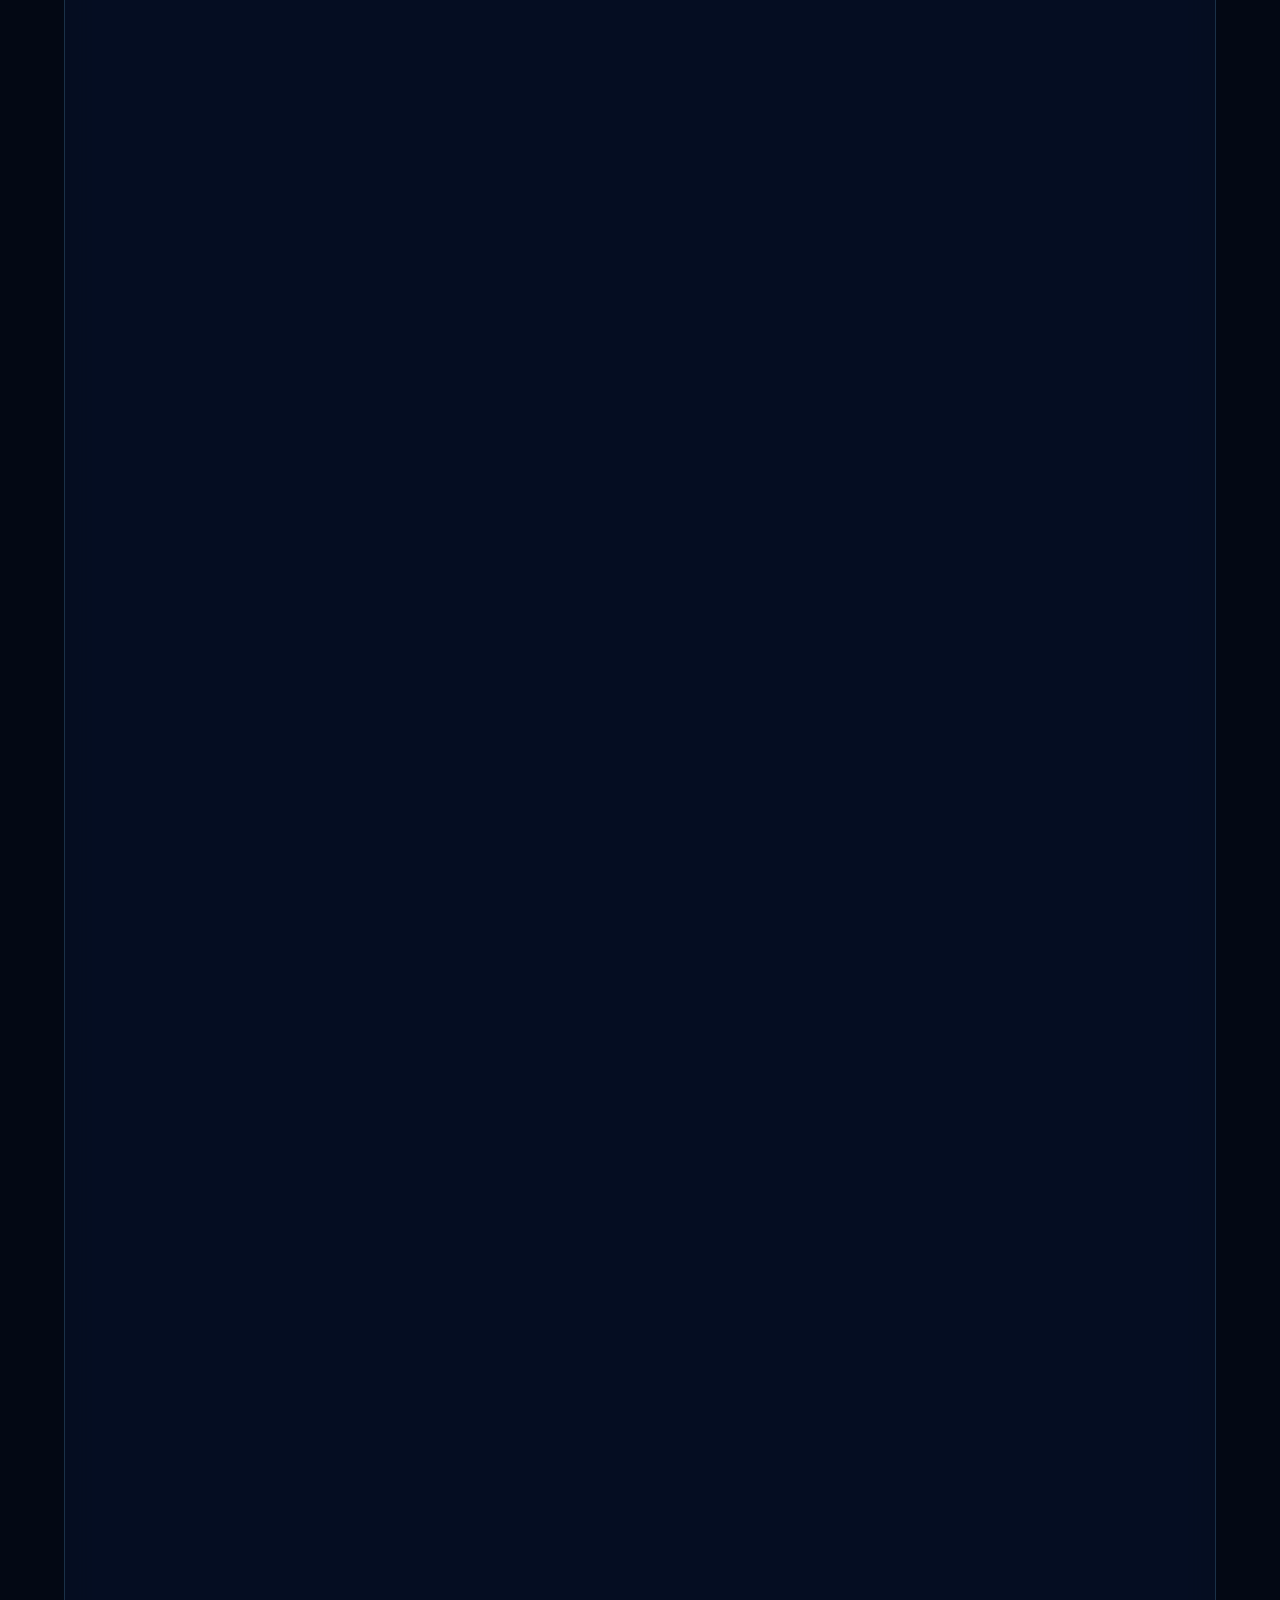
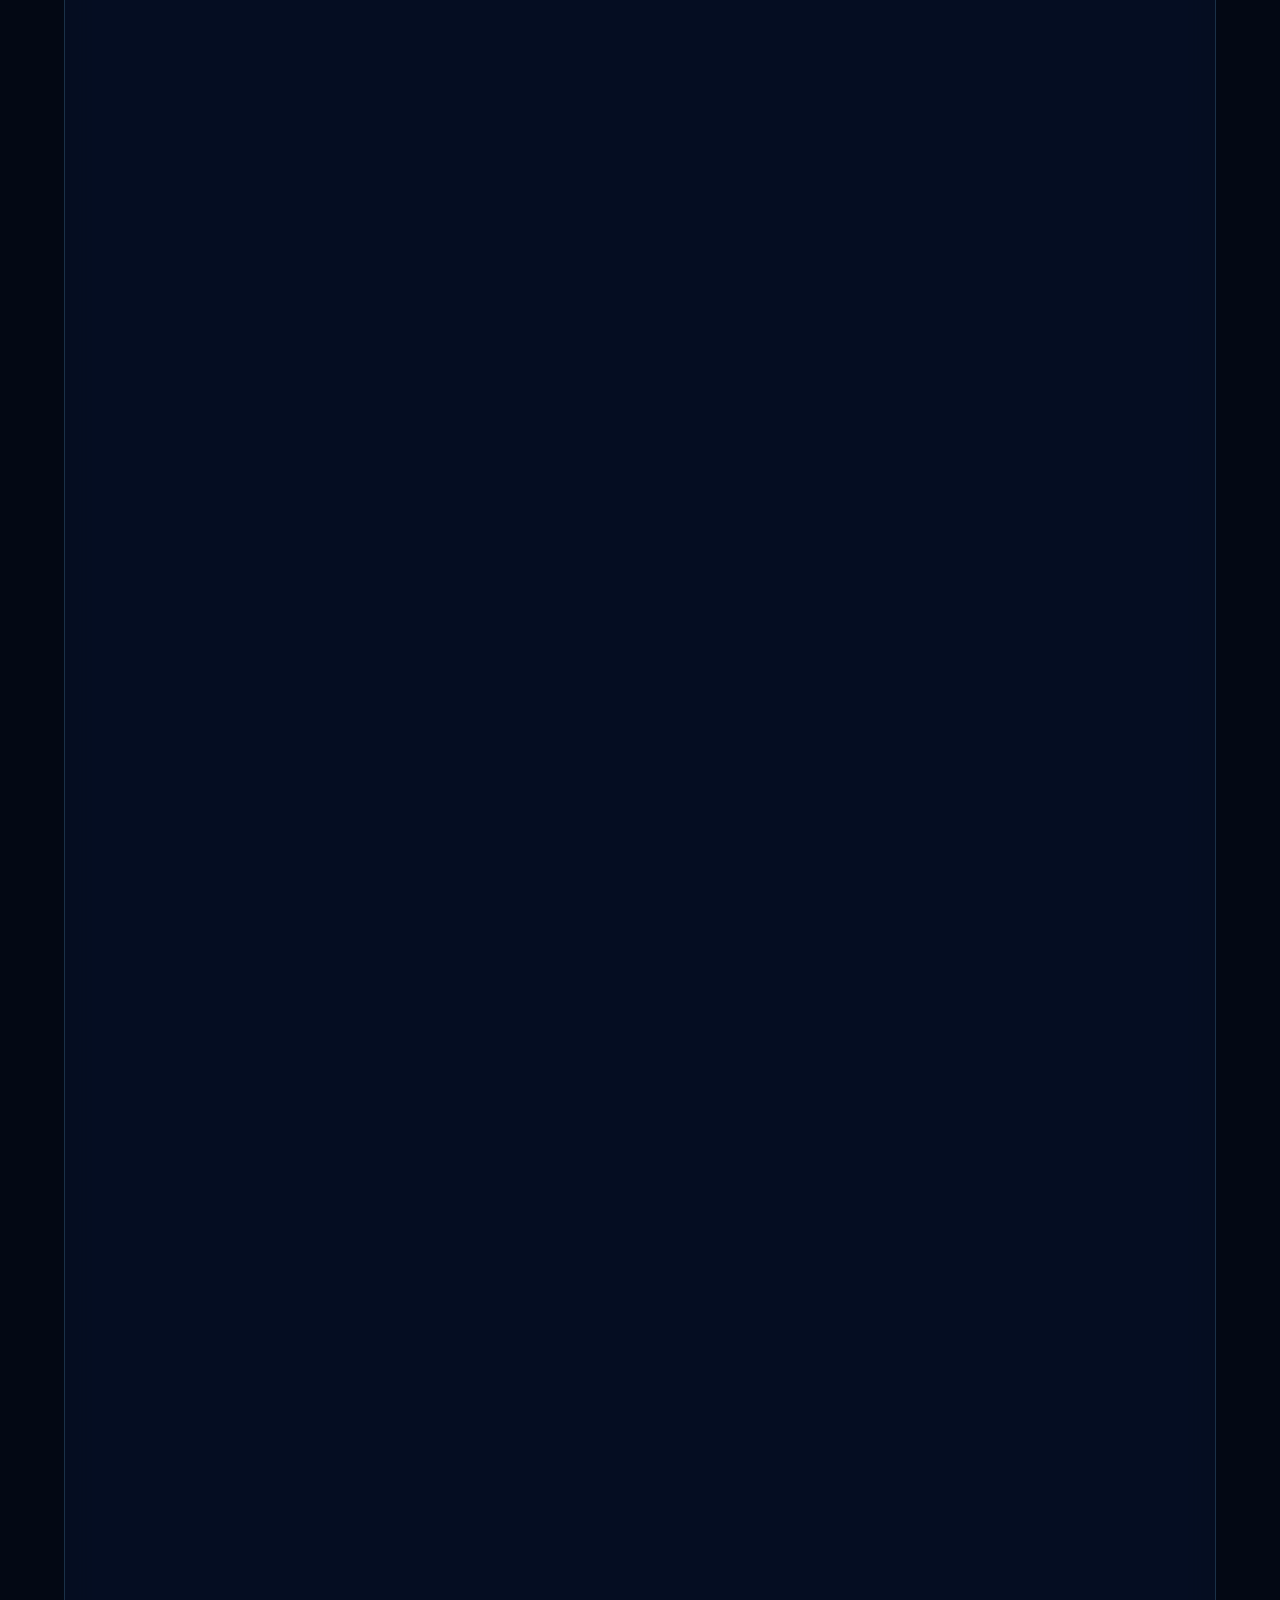
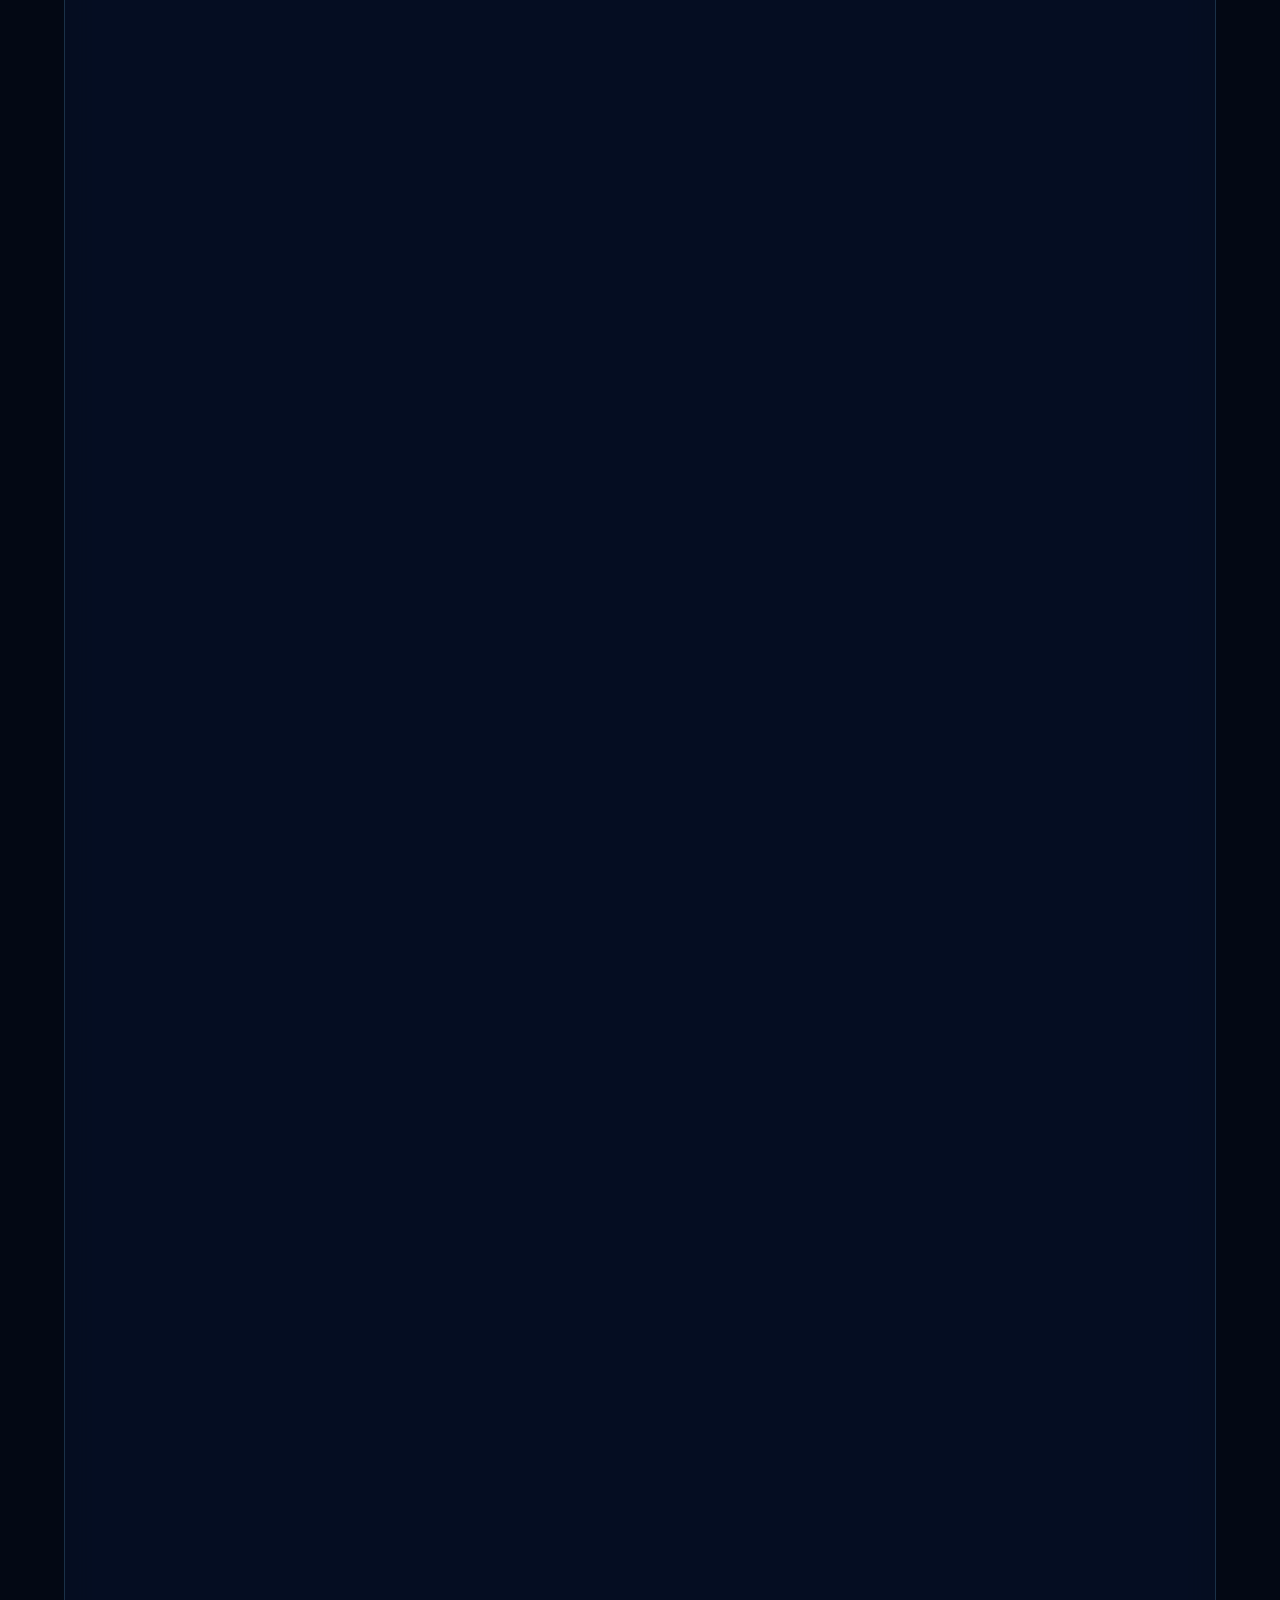
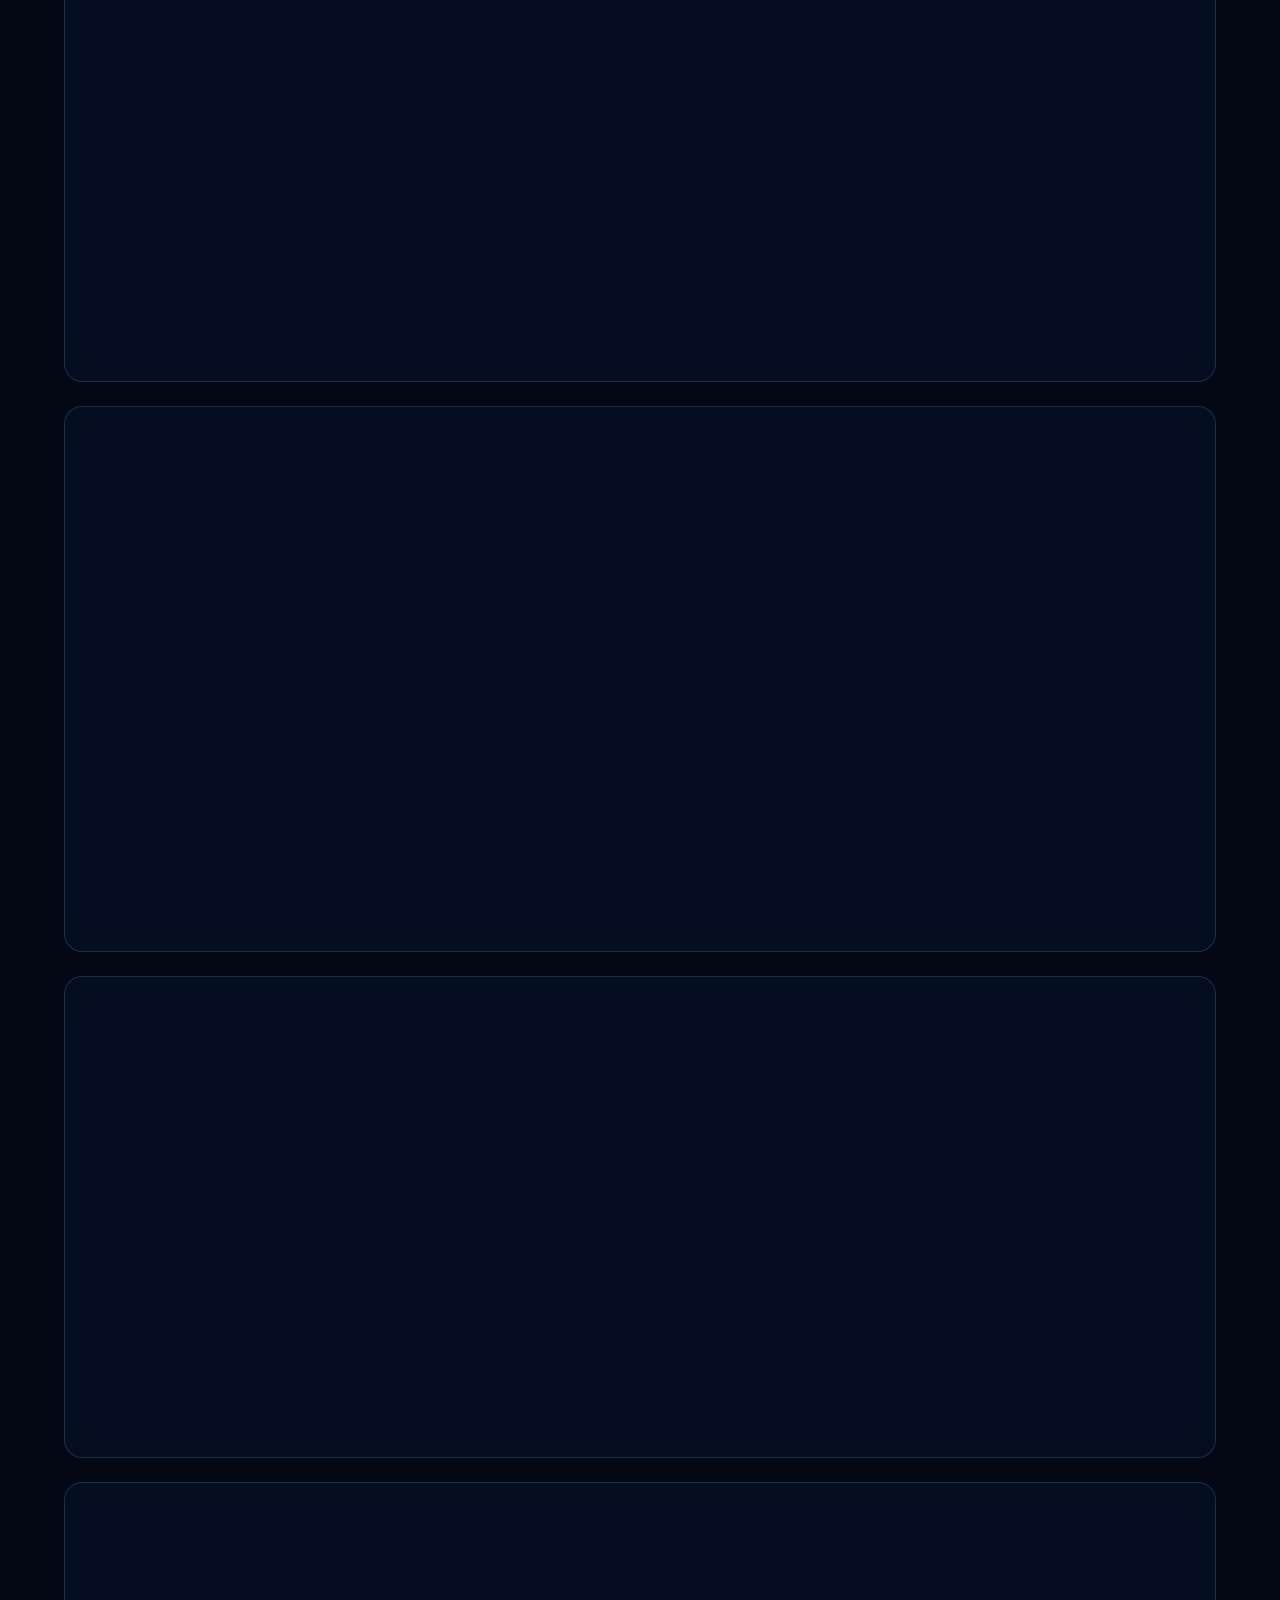
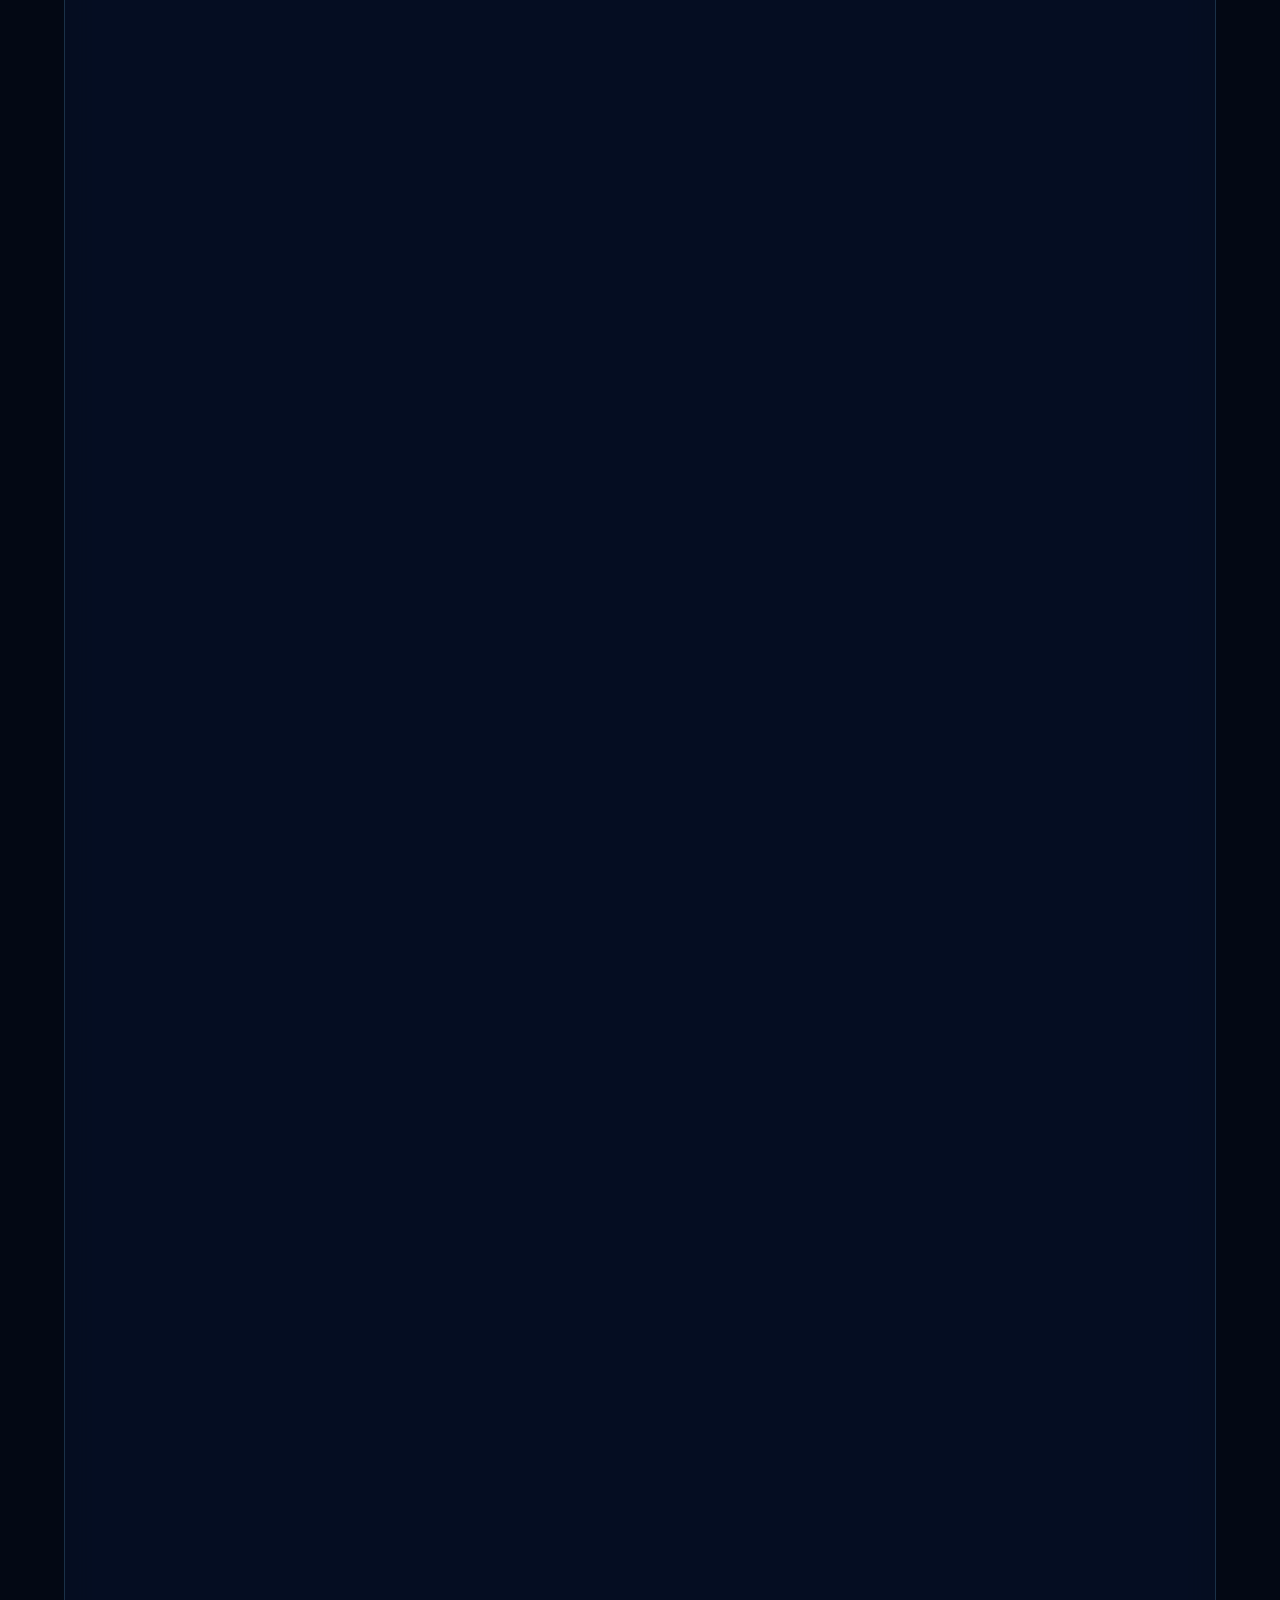
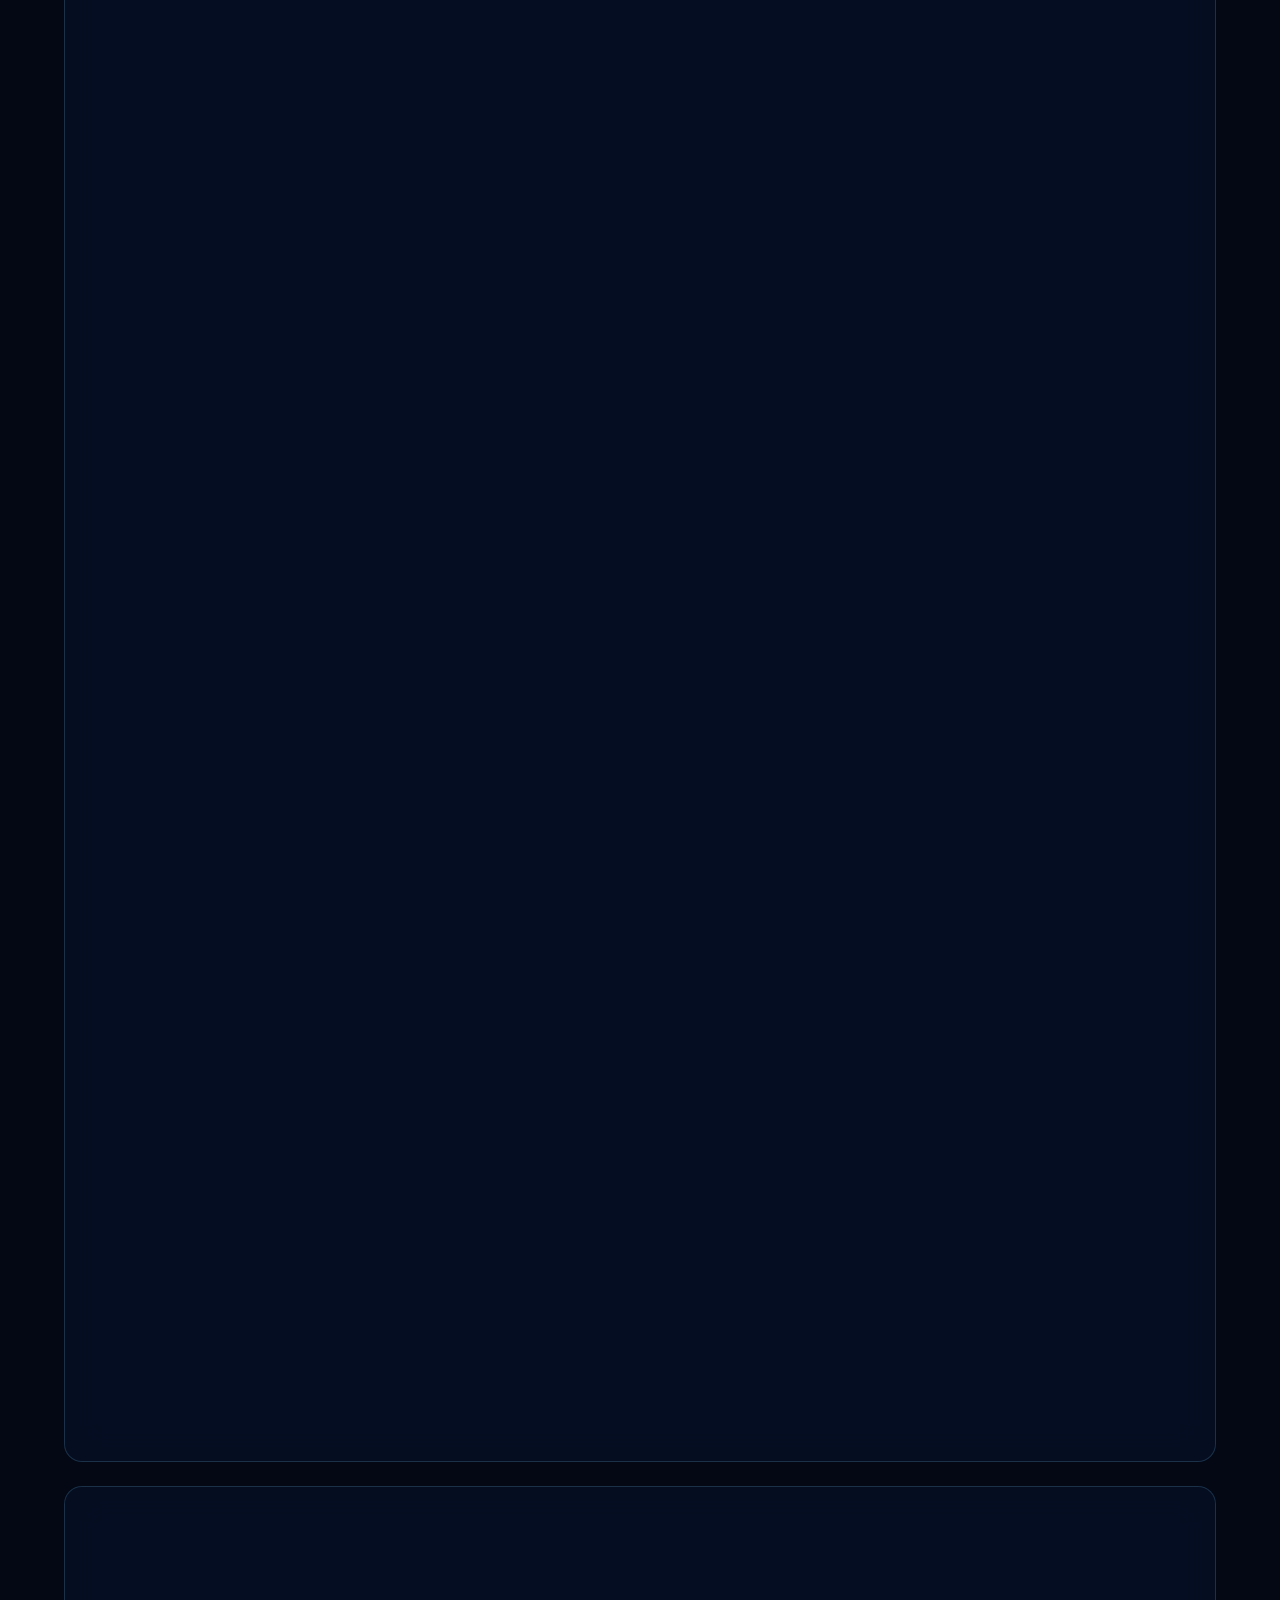
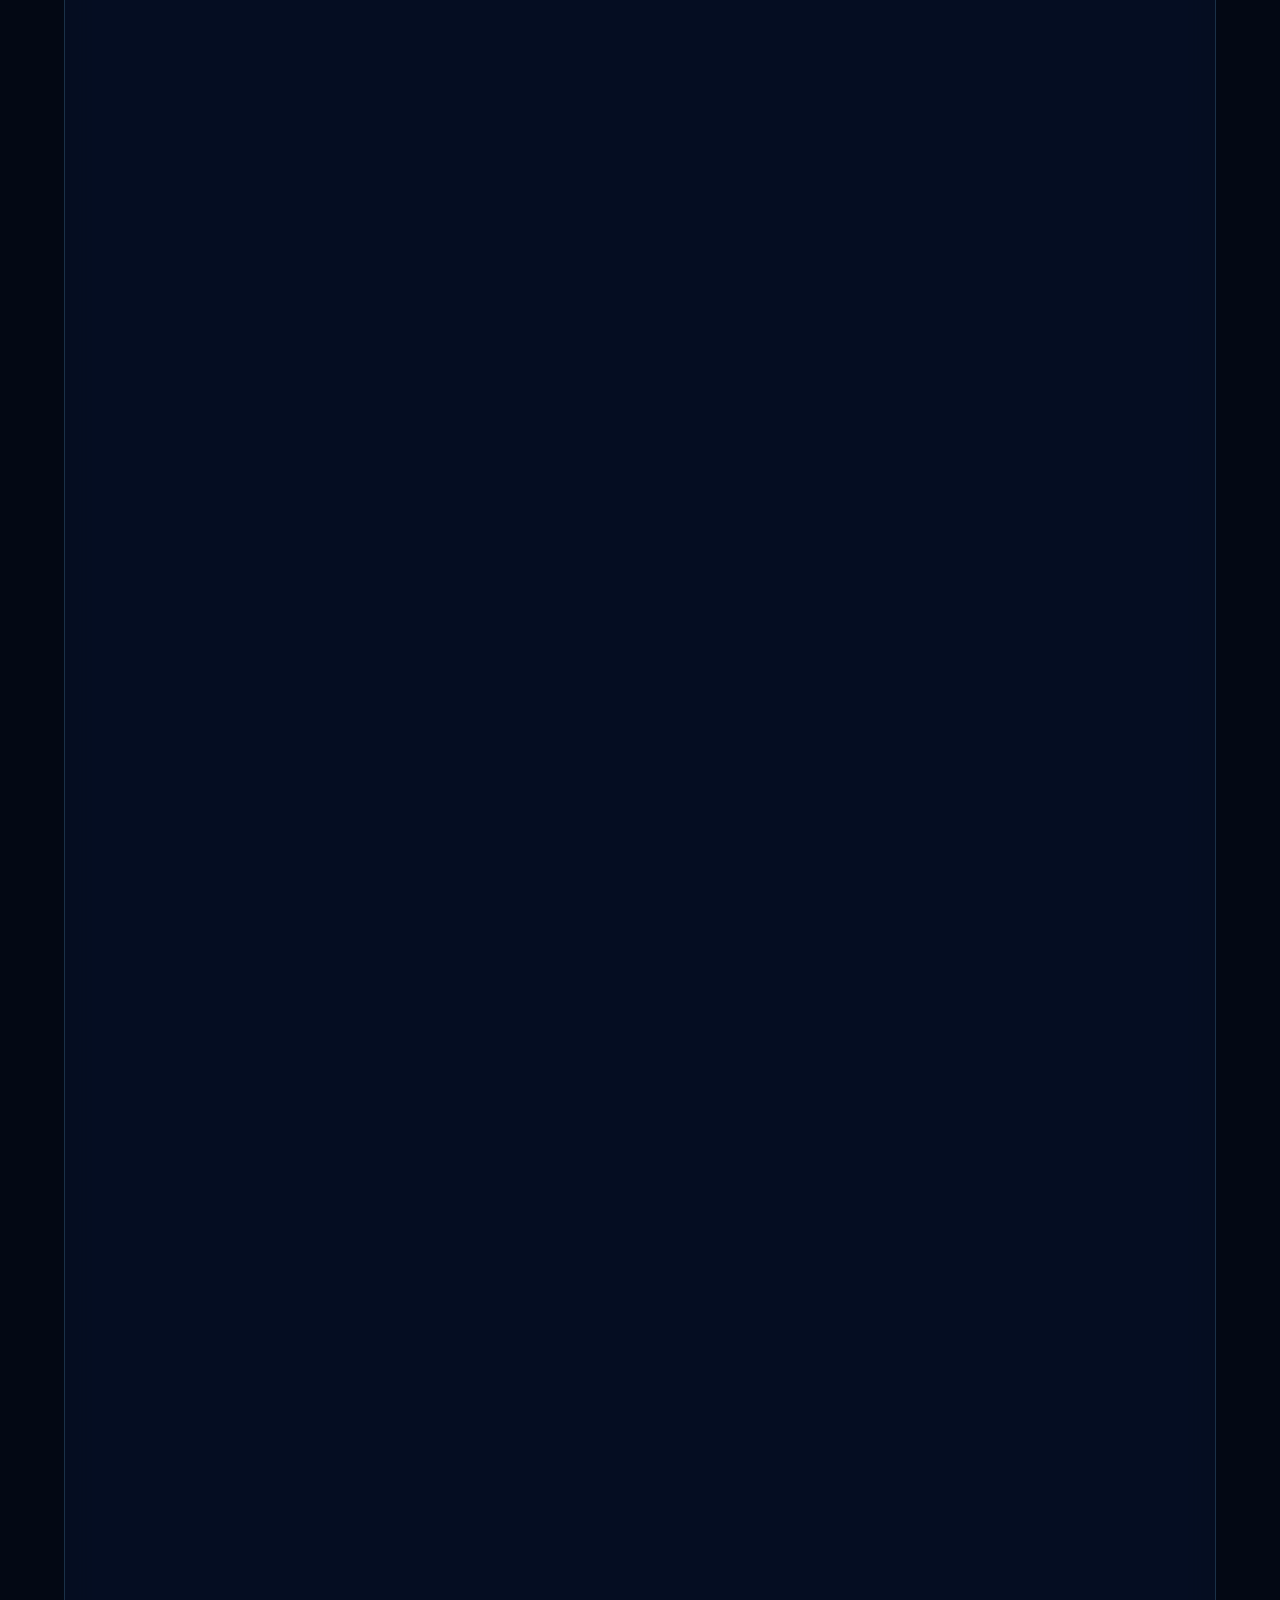
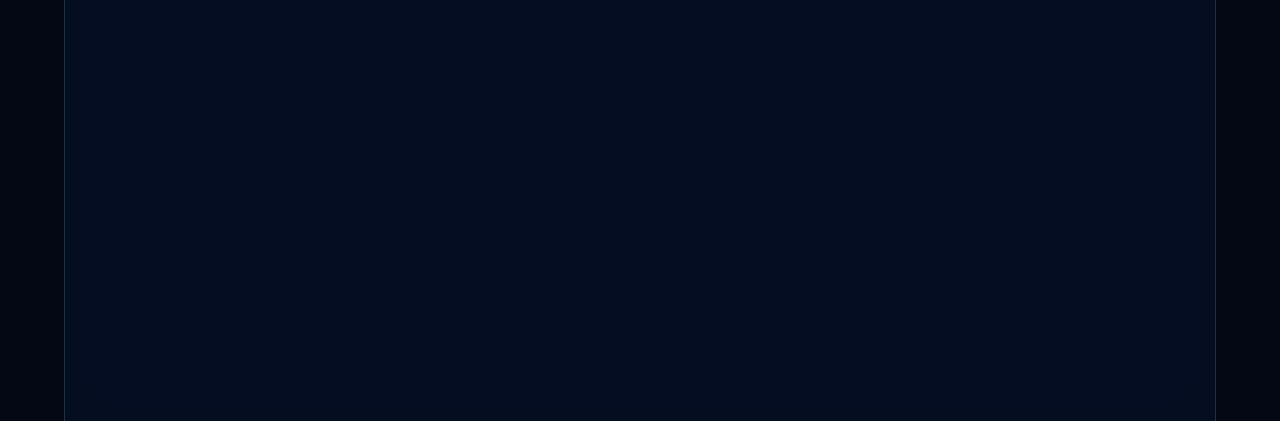
==== commit 3ace6704: "refactor: simplify camera cards and modal headers per design request" ====
--- a/index.html
+++ b/index.html
@@ -1324,16 +1324,12 @@
         </div>
 
         <!-- ========================================================
-             ОНЛАЙН ВЕБ-КАМЕРА: ТУТ ЖИВЕТ ДРУГ НАШЕЙ КОМАНДЫ
+             ОНЛАЙН ВЕБ-КАМЕРА: ТУТ ЖИВЕТ ДРУГ
              ======================================================== -->
         <div class="team-friend-cam-card" id="team-friend-cam">
           <div class="team-friend-cam-head">
             <div class="team-friend-cam-info">
-              <div class="team-friend-cam-status">
-                <span class="cam-pulse-dot" aria-hidden="true"></span>
-                <span class="cam-status-label">LIVE STREAM</span>
-              </div>
-              <h4 class="team-friend-cam-title">Тут живет друг нашей команды</h4>
+              <h4 class="team-friend-cam-title">Тут живет друг</h4>
               <p class="team-friend-cam-sub">ул. Родосская, д. 3 · Прямая онлайн-трансляция двора и штаба</p>
             </div>
             <div class="team-friend-cam-controls">
@@ -1349,40 +1345,35 @@
           <div class="team-friend-cam-player-wrap">
             <iframe id="team-friend-cam-iframe"
                     src="https://stream.telko.ru/Rodos3_cam1/embed.html"
-                    title="Веб-камера: тут живет друг нашей команды"
+                    title="Веб-камера: тут живет друг"
                     allow="autoplay; fullscreen"
                     allowfullscreen
                     loading="lazy">
             </iframe>
             <div class="team-friend-cam-overlay-badge">
-              <span class="cam-rec-icon" aria-hidden="true">REC</span>
               <span id="cam-channel-label">Камера 1: ул. Родосская, д. 3</span>
             </div>
           </div>
         </div>
 
         <!-- ========================================================
-             ВТОРАЯ СИСТЕМА КАМЕР: ТУТ ЖИВЕТ ТОЖЕ ДРУГ НАШ (НАШ РЕСТОРАН)
+             РЕСТОРАН GAZBLOKI31.RU (25 КАМЕР)
              ======================================================== -->
         <div class="team-friend-cam-card team-friend-cam-card--matrix" id="team-friend-cam-2">
           <div class="team-friend-cam-head">
             <div class="team-friend-cam-info">
-              <div class="team-friend-cam-status">
-                <span class="cam-pulse-dot" aria-hidden="true"></span>
-                <span class="cam-status-label">CCTV SYSTEM · НАШ РЕСТОРАН (ПРЯМОЙ ЭФИР 25 КАМЕР)</span>
-              </div>
-              <h4 class="team-friend-cam-title">Тут живет тоже друг наш</h4>
-              <p class="team-friend-cam-sub">82.119.149.206:8000 · Логин: admin · Пароль: admin123 · Видеонаблюдение залов и кухни в прямом эфире</p>
+              <h4 class="team-friend-cam-title">Ресторан gazbloki31.ru</h4>
+              <p class="team-friend-cam-sub">82.119.149.206:8000 · Логин: admin · Пароль: admin123</p>
             </div>
             <div class="team-friend-cam-controls">
-              <span class="cctv-hint-badge">Нажмите на любую камеру для прямого эфира в реальном времени</span>
+              <span class="cctv-hint-badge">Нажмите на любую камеру для крупного плана</span>
             </div>
           </div>
 
           <!-- Консоль видеонаблюдения: сетка 25 активных камер ресторана -->
           <div class="cctv-matrix-container" id="cctv-matrix-view">
             <div class="cctv-matrix-topbar">
-              <span class="cctv-sys-name">Maintenance and Management · 82.119.149.206:8000 (Наш ресторан)</span>
+              <span class="cctv-sys-name">Ресторан gazbloki31.ru · 82.119.149.206:8000</span>
               <span class="cctv-live-clock" id="cctv-clock">07:36:14 10-12-2026</span>
             </div>
             <div class="cctv-grid-restaurant" id="cctv-grid-cells">
@@ -3045,18 +3036,8 @@
       <button type="button" class="cctv-modal__close" id="cctv-modal-close" aria-label="Закрыть камеру">✕</button>
 
       <div class="cctv-modal-head">
-        <div class="cctv-modal-status">
-          <span class="cam-rec-icon" id="cctv-modal-rec-badge" aria-hidden="true">LIVE STREAM</span>
-          <h3 class="cctv-modal-title" id="cctv-modal-title">Камера 1 (Офис / Кабинет)</h3>
-        </div>
-        <div class="cctv-modal-head-right">
-          <div class="cctv-mode-switcher" role="group" aria-label="Режим отображения камеры">
-            <button type="button" class="cctv-mode-btn is-active" id="cctv-mode-live">Прямой эфир (Live)</button>
-            <button type="button" class="cctv-mode-btn" id="cctv-mode-record">Видеозапись</button>
-            <button type="button" class="cctv-mode-btn" id="cctv-mode-photo">Стоп-кадр</button>
-          </div>
-          <span id="cctv-modal-clock" class="cctv-modal-clock">07:36:14 10-12-2026</span>
-        </div>
+        <h3 class="cctv-modal-title" id="cctv-modal-title">Камера 1 (Офис / Кабинет)</h3>
+        <span id="cctv-modal-clock" class="cctv-modal-clock">07:36:14 10-12-2026</span>
       </div>
 
       <div class="cctv-modal-player-wrap" id="cctv-modal-player-wrap">
@@ -3064,11 +3045,10 @@
         <video id="cctv-modal-video" class="cctv-modal-video" src="" loop muted playsinline controls hidden></video>
         <img id="cctv-modal-img" src="images/restaurant_cctv/cam_1.jpg" alt="Крупный план камеры" hidden>
         <div class="team-friend-cam-overlay-badge">
-          <span class="cam-rec-icon" id="cctv-modal-badge-status" aria-hidden="true">LIVE</span>
           <span id="cctv-modal-badge-label">CH-01 · 82.119.149.206:8000 (admin)</span>
         </div>
         <div class="cctv-modal-offline-notice" id="cctv-modal-offline-notice" hidden>
-          <span>Шлюз go2rtc не запущен на 127.0.0.1:1984. Для прямого эфира запустите start_stream_gateway.bat (показана запись).</span>
+          <span>Шлюз go2rtc не запущен на 127.0.0.1:1984. Для прямого эфира запустите start_stream_gateway.bat.</span>
         </div>
       </div>
 
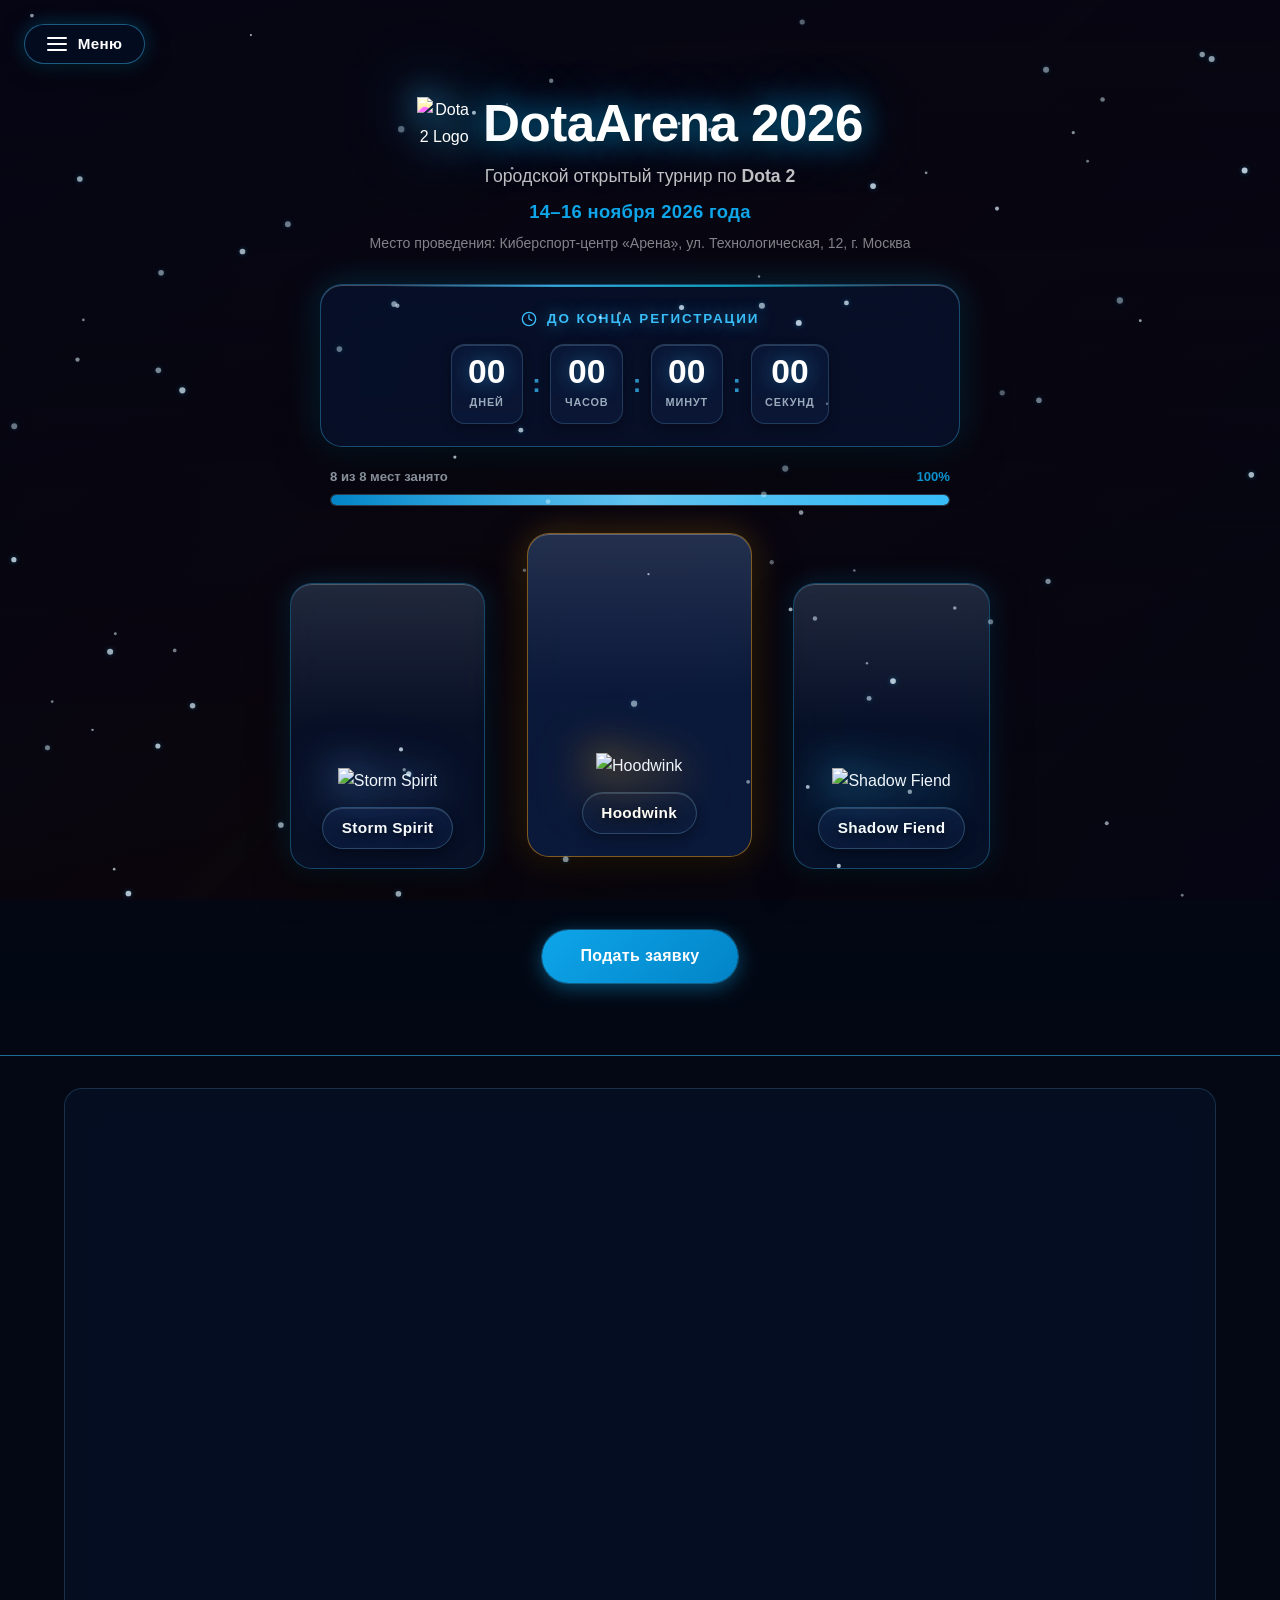
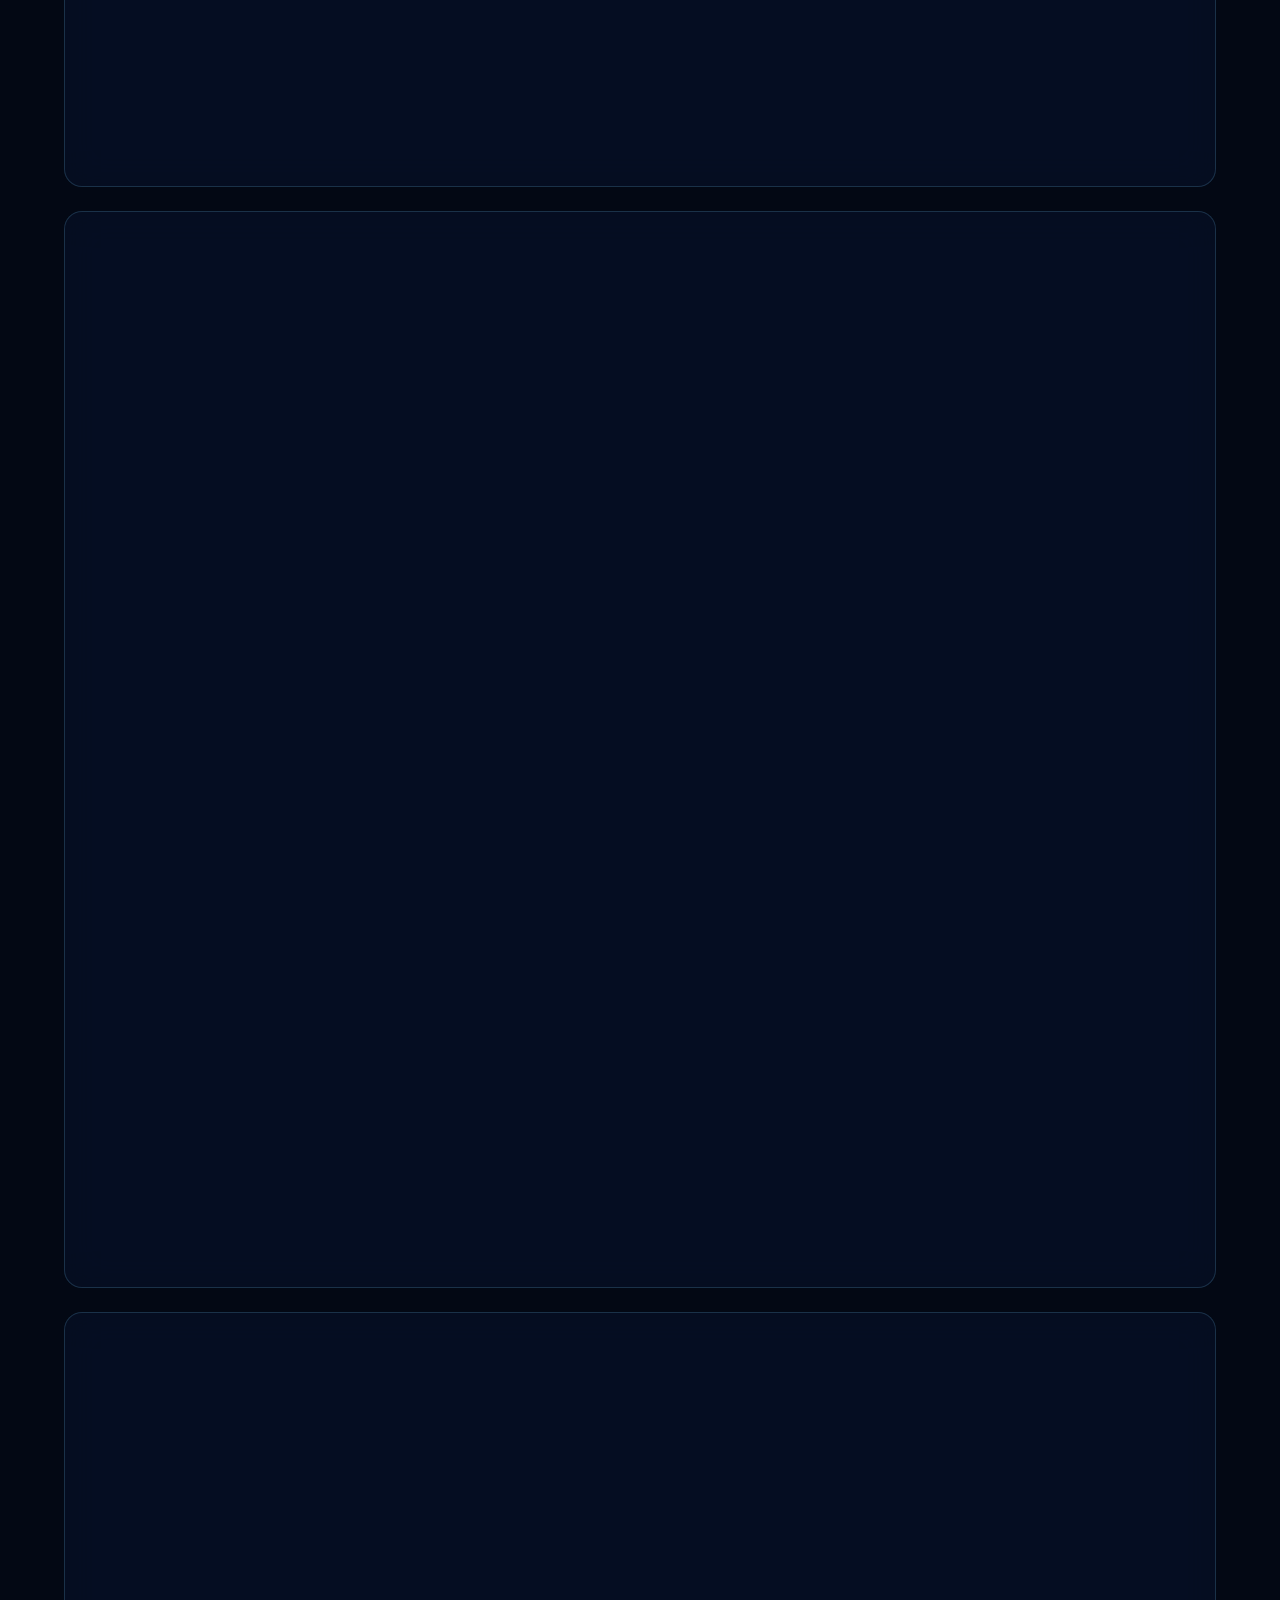
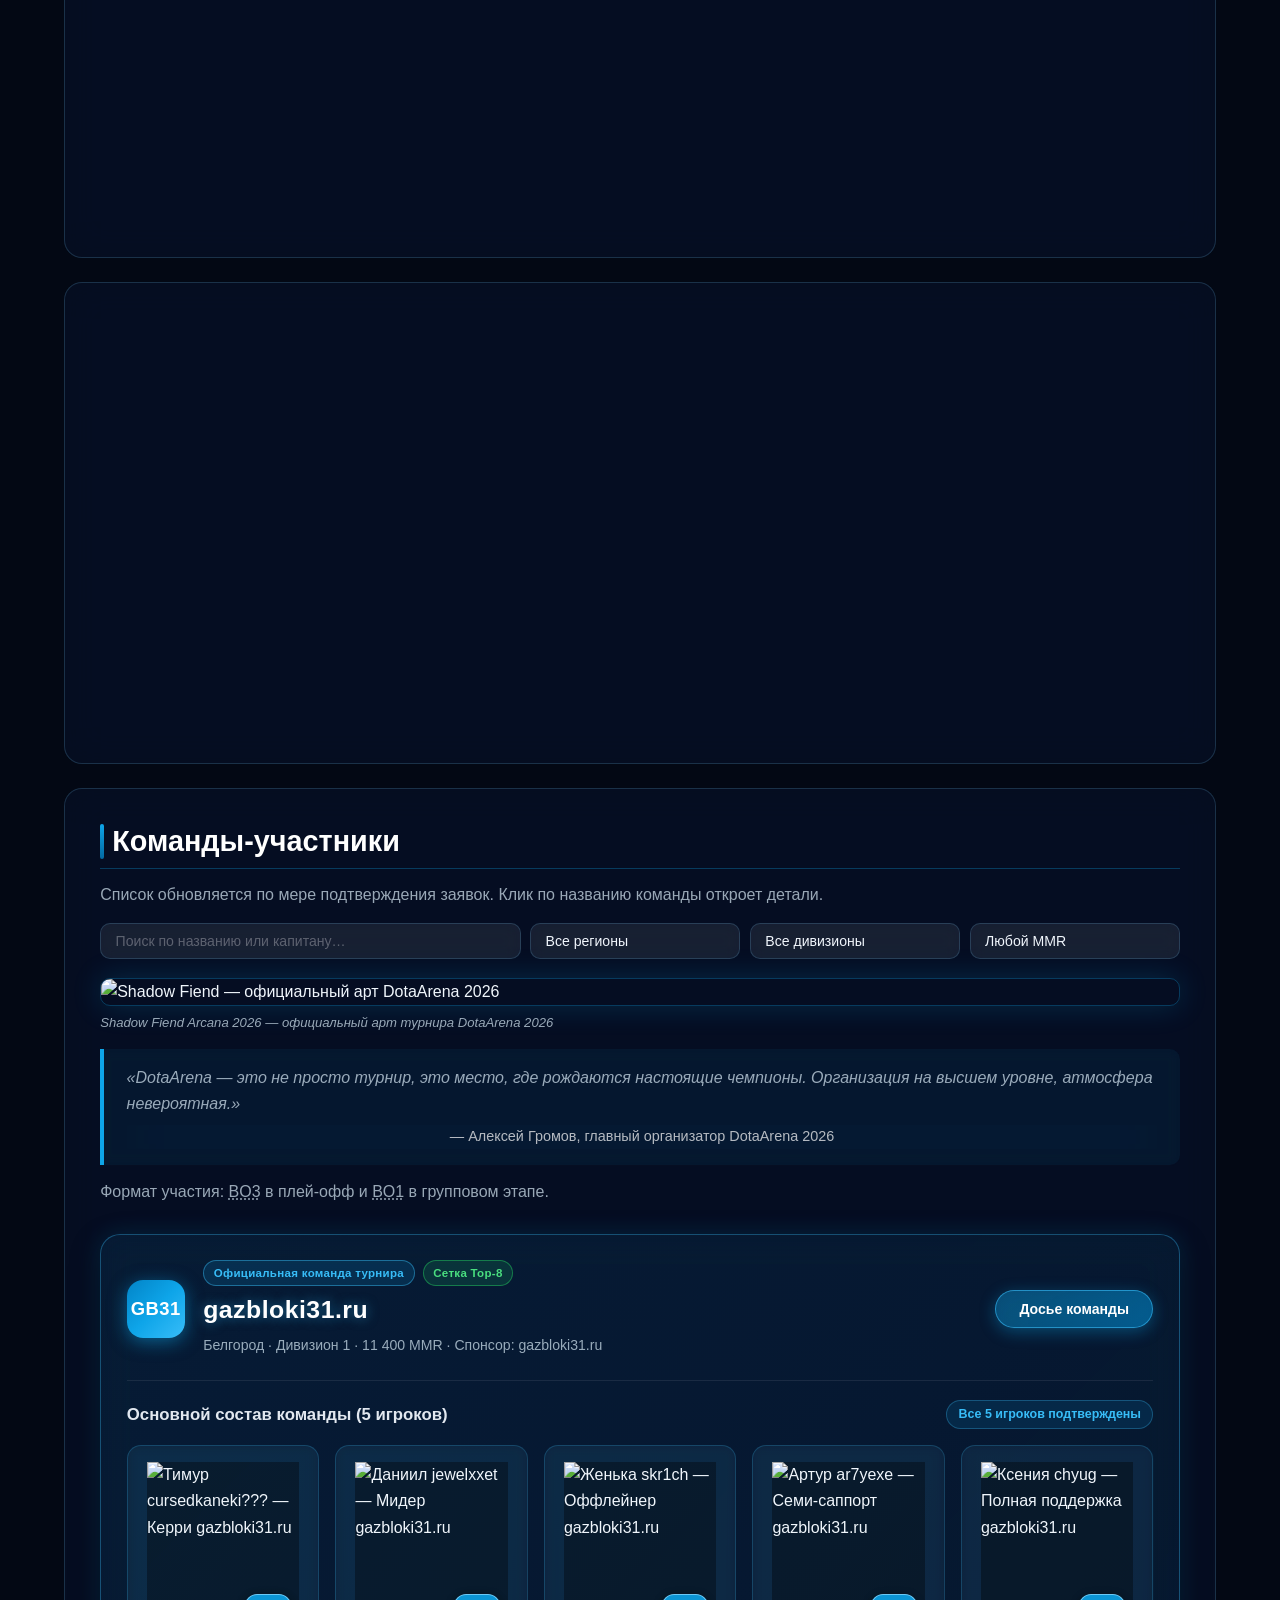
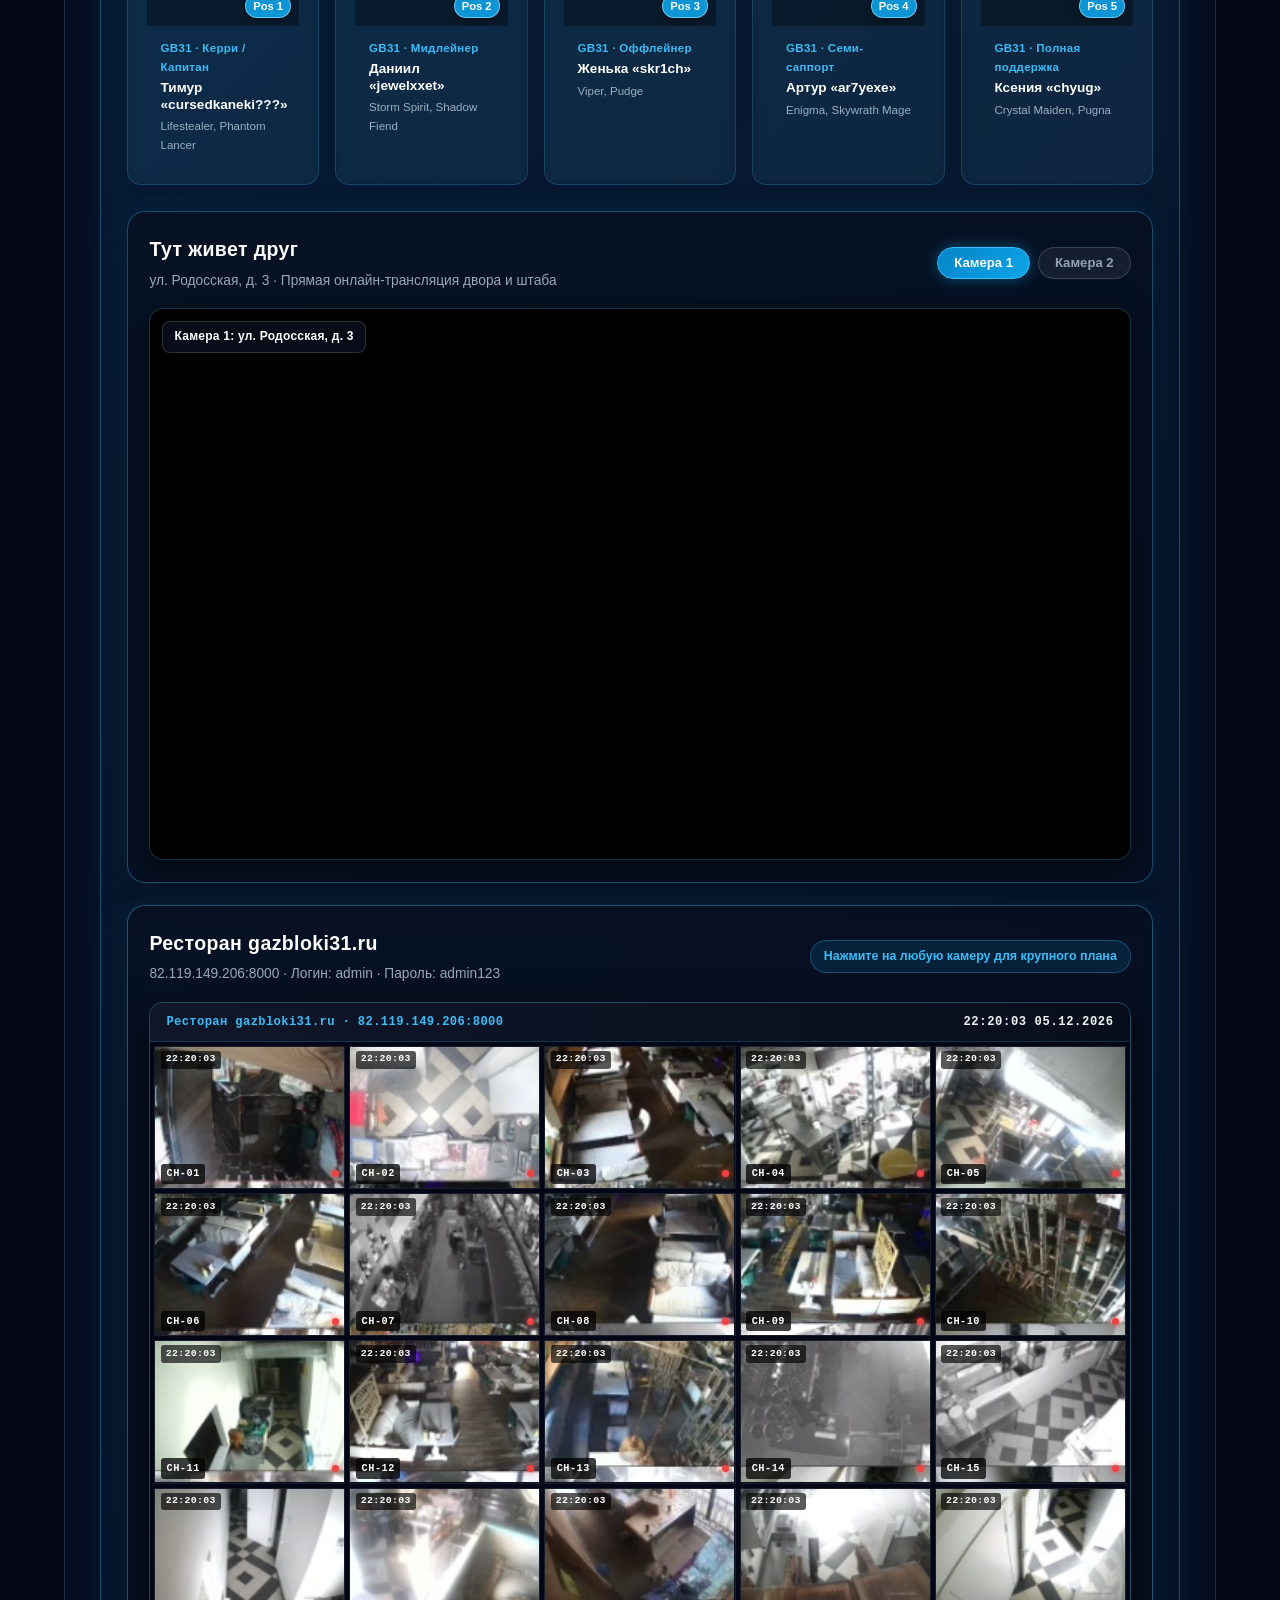
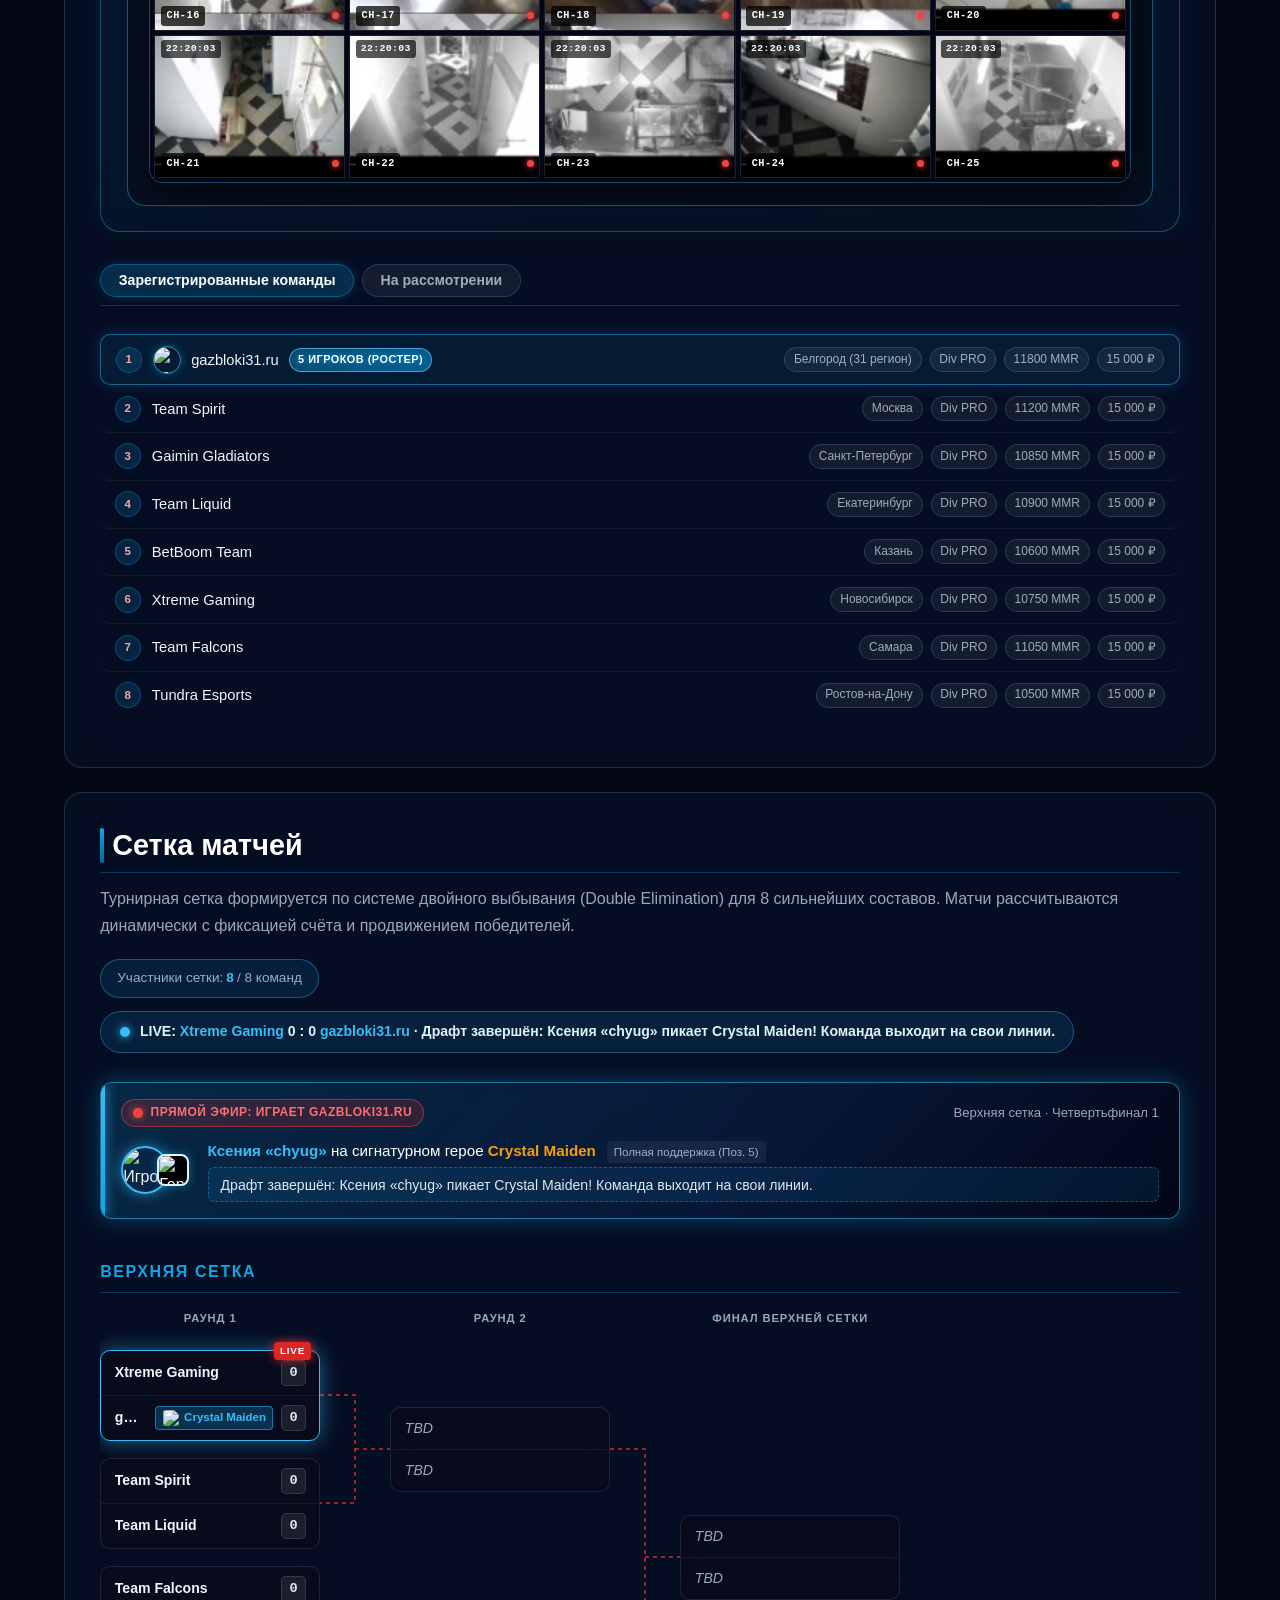
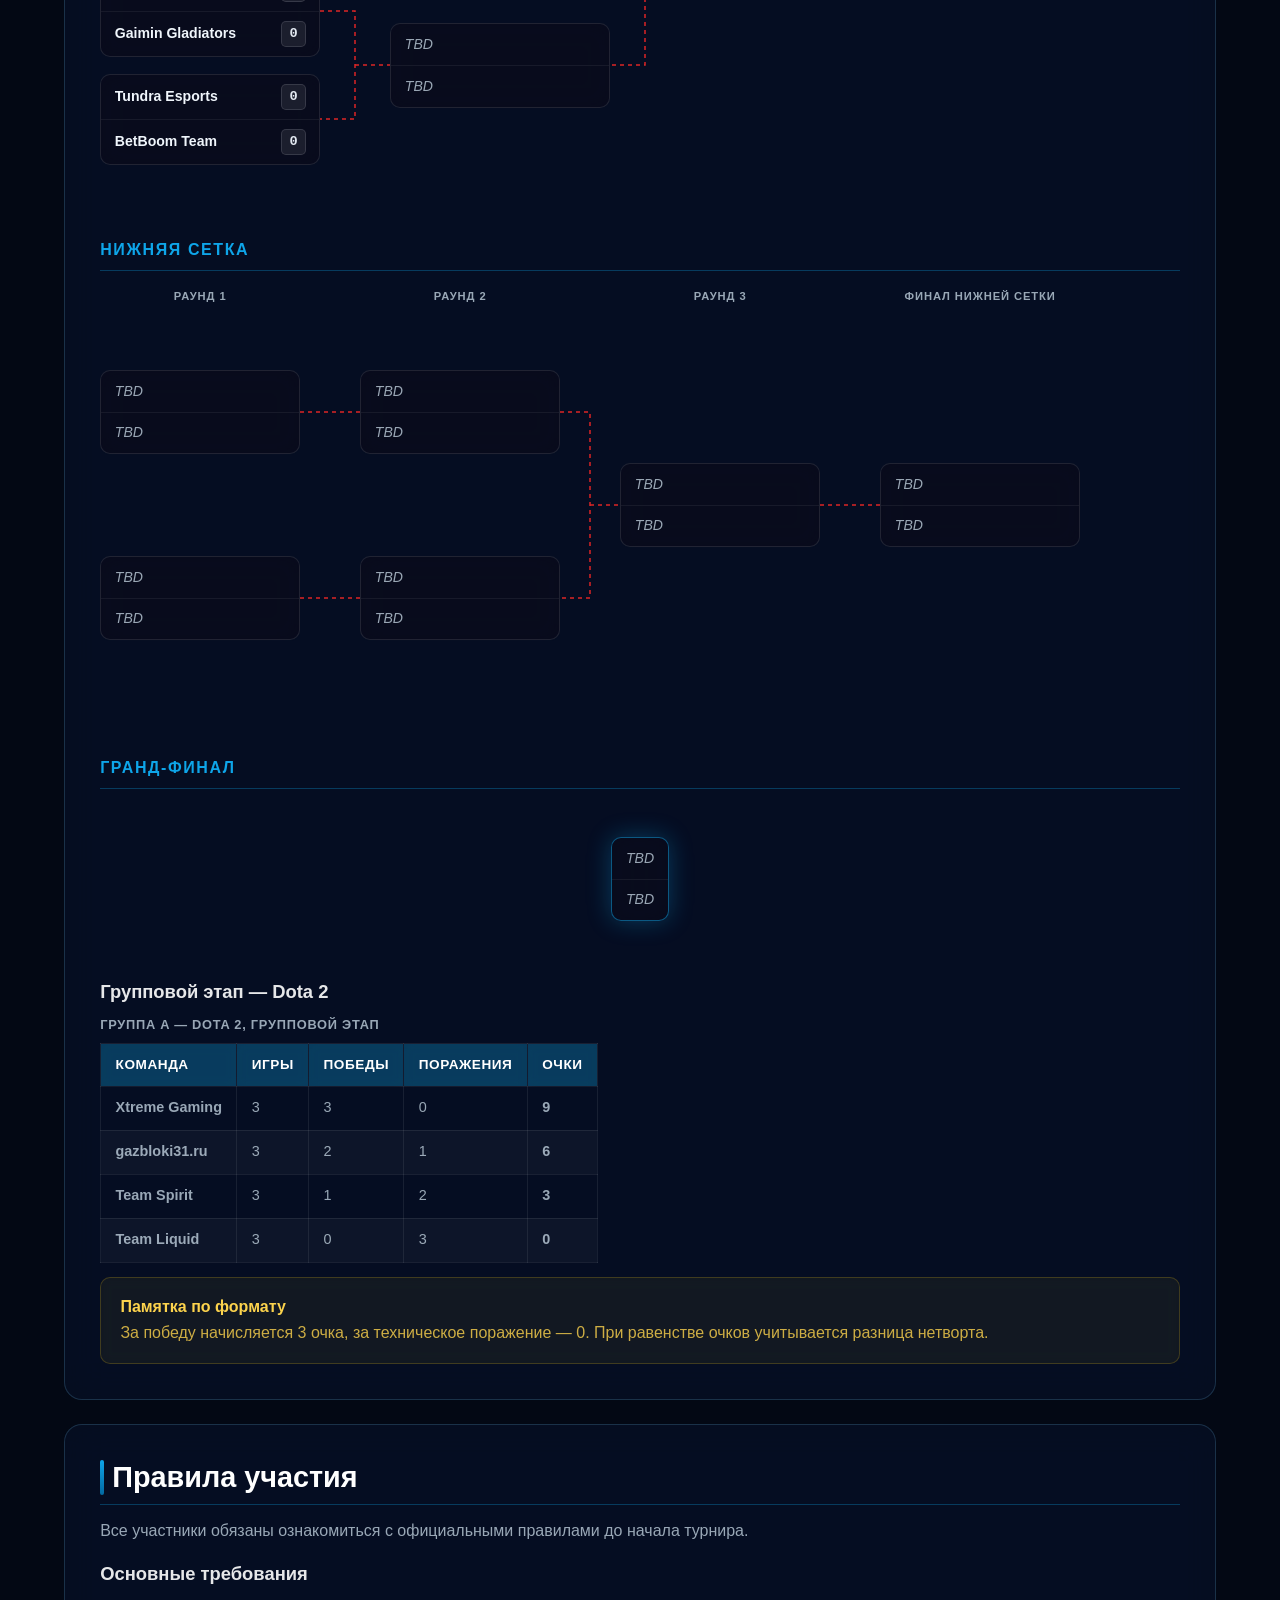
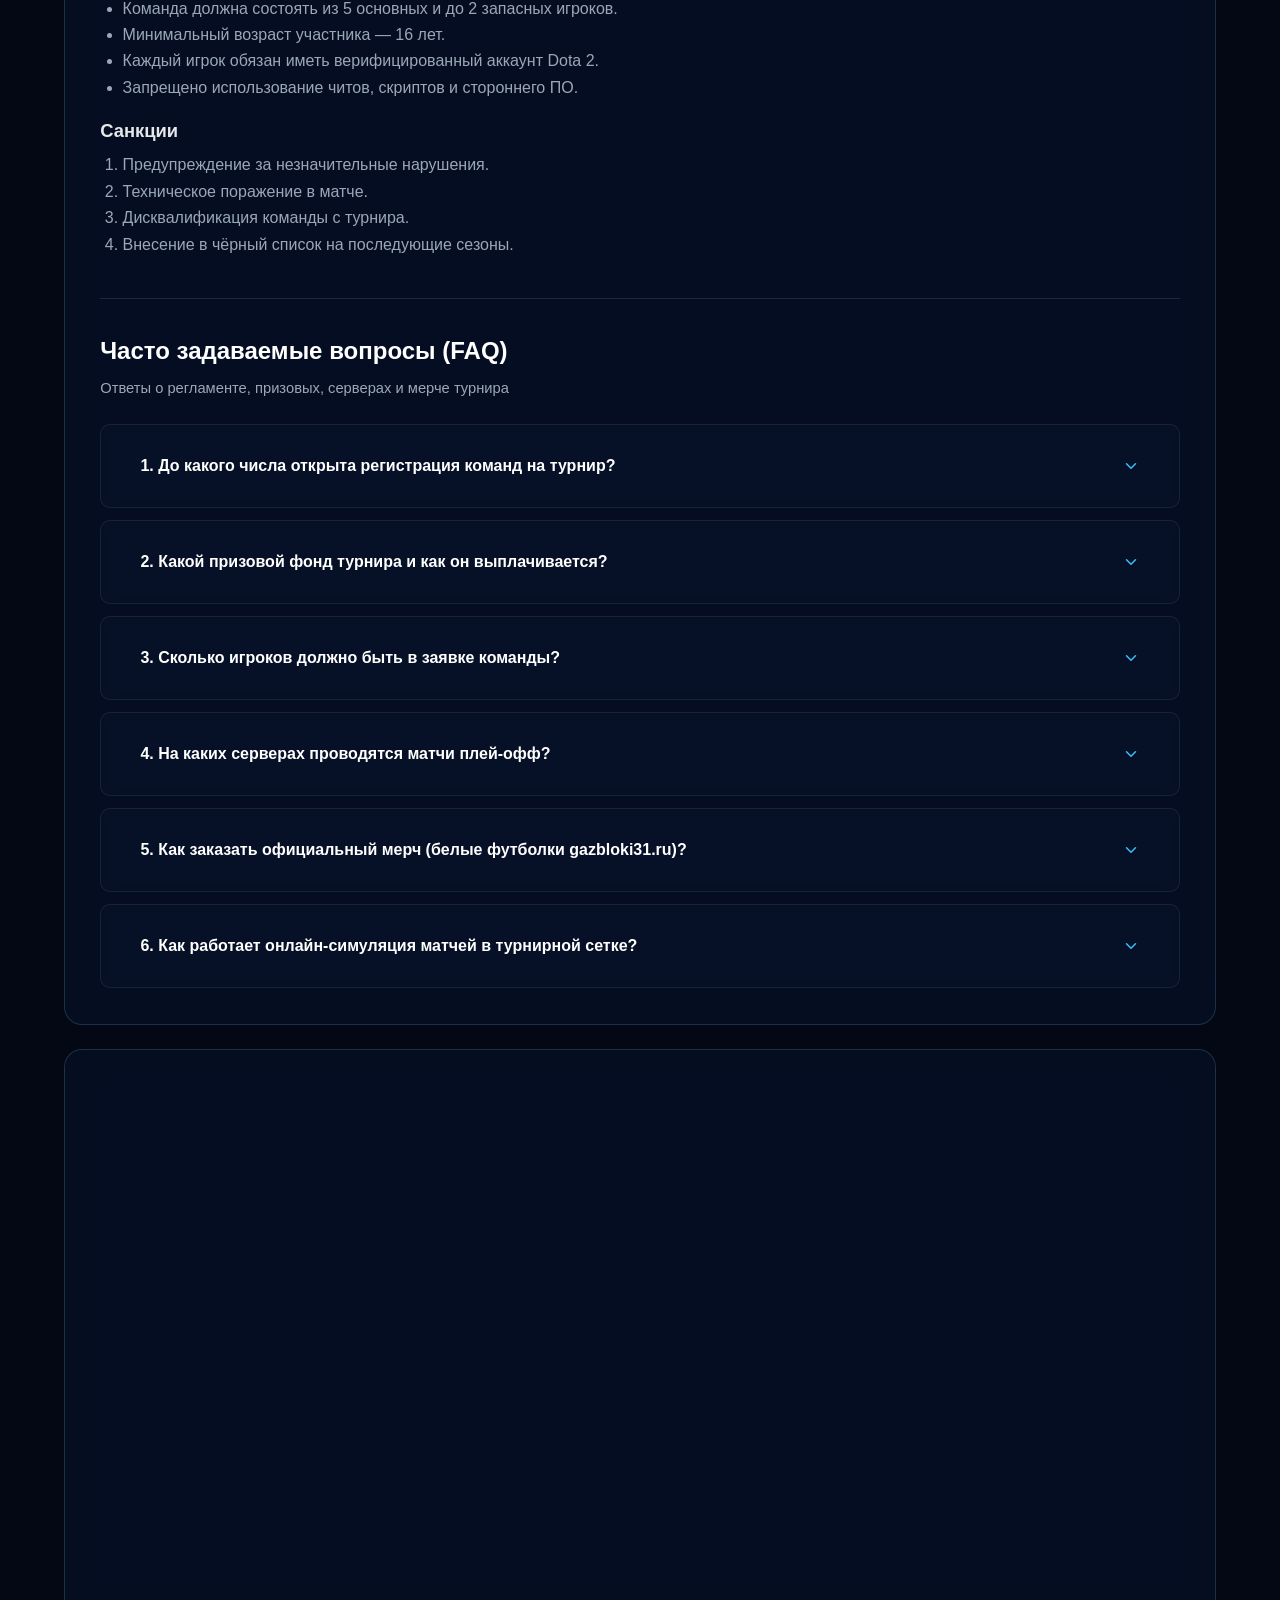
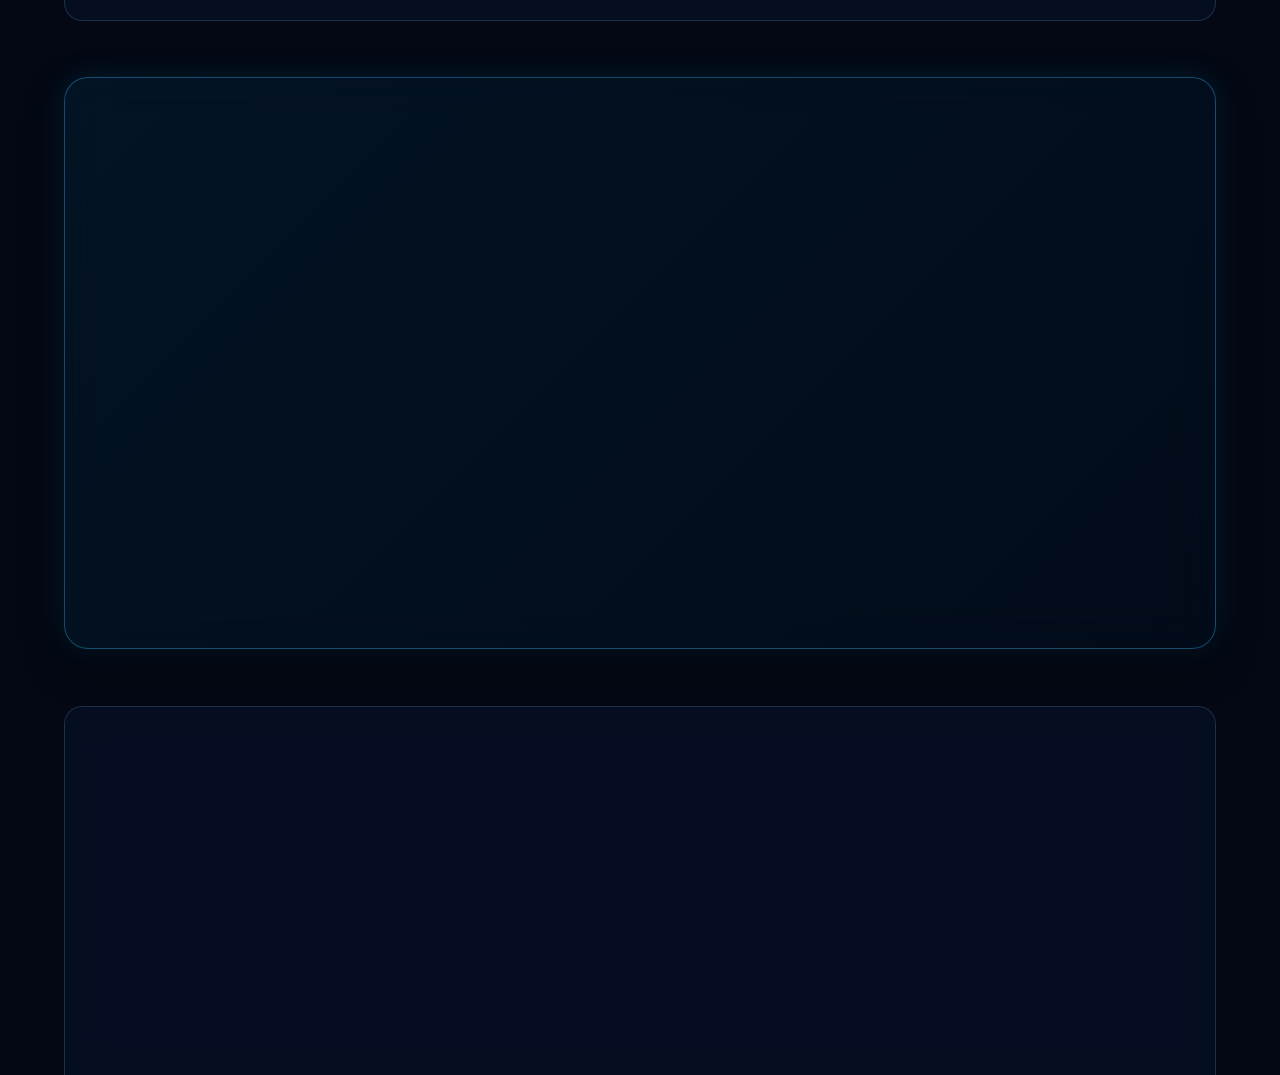
==== commit 7a9502bc: "feat: auto-start go2rtc gateway inside server.py and improve linux fallback in start.sh" ====
--- a/index.html
+++ b/index.html
@@ -3048,7 +3048,7 @@
           <span id="cctv-modal-badge-label">CH-01 · 82.119.149.206:8000 (admin)</span>
         </div>
         <div class="cctv-modal-offline-notice" id="cctv-modal-offline-notice" hidden>
-          <span>Шлюз go2rtc не запущен на 127.0.0.1:1984. Для прямого эфира запустите start_stream_gateway.bat.</span>
+          <span>Шлюз go2rtc не запущен на 127.0.0.1:1984. Запустите bash start.sh (Linux) или start.bat (Windows).</span>
         </div>
       </div>
 
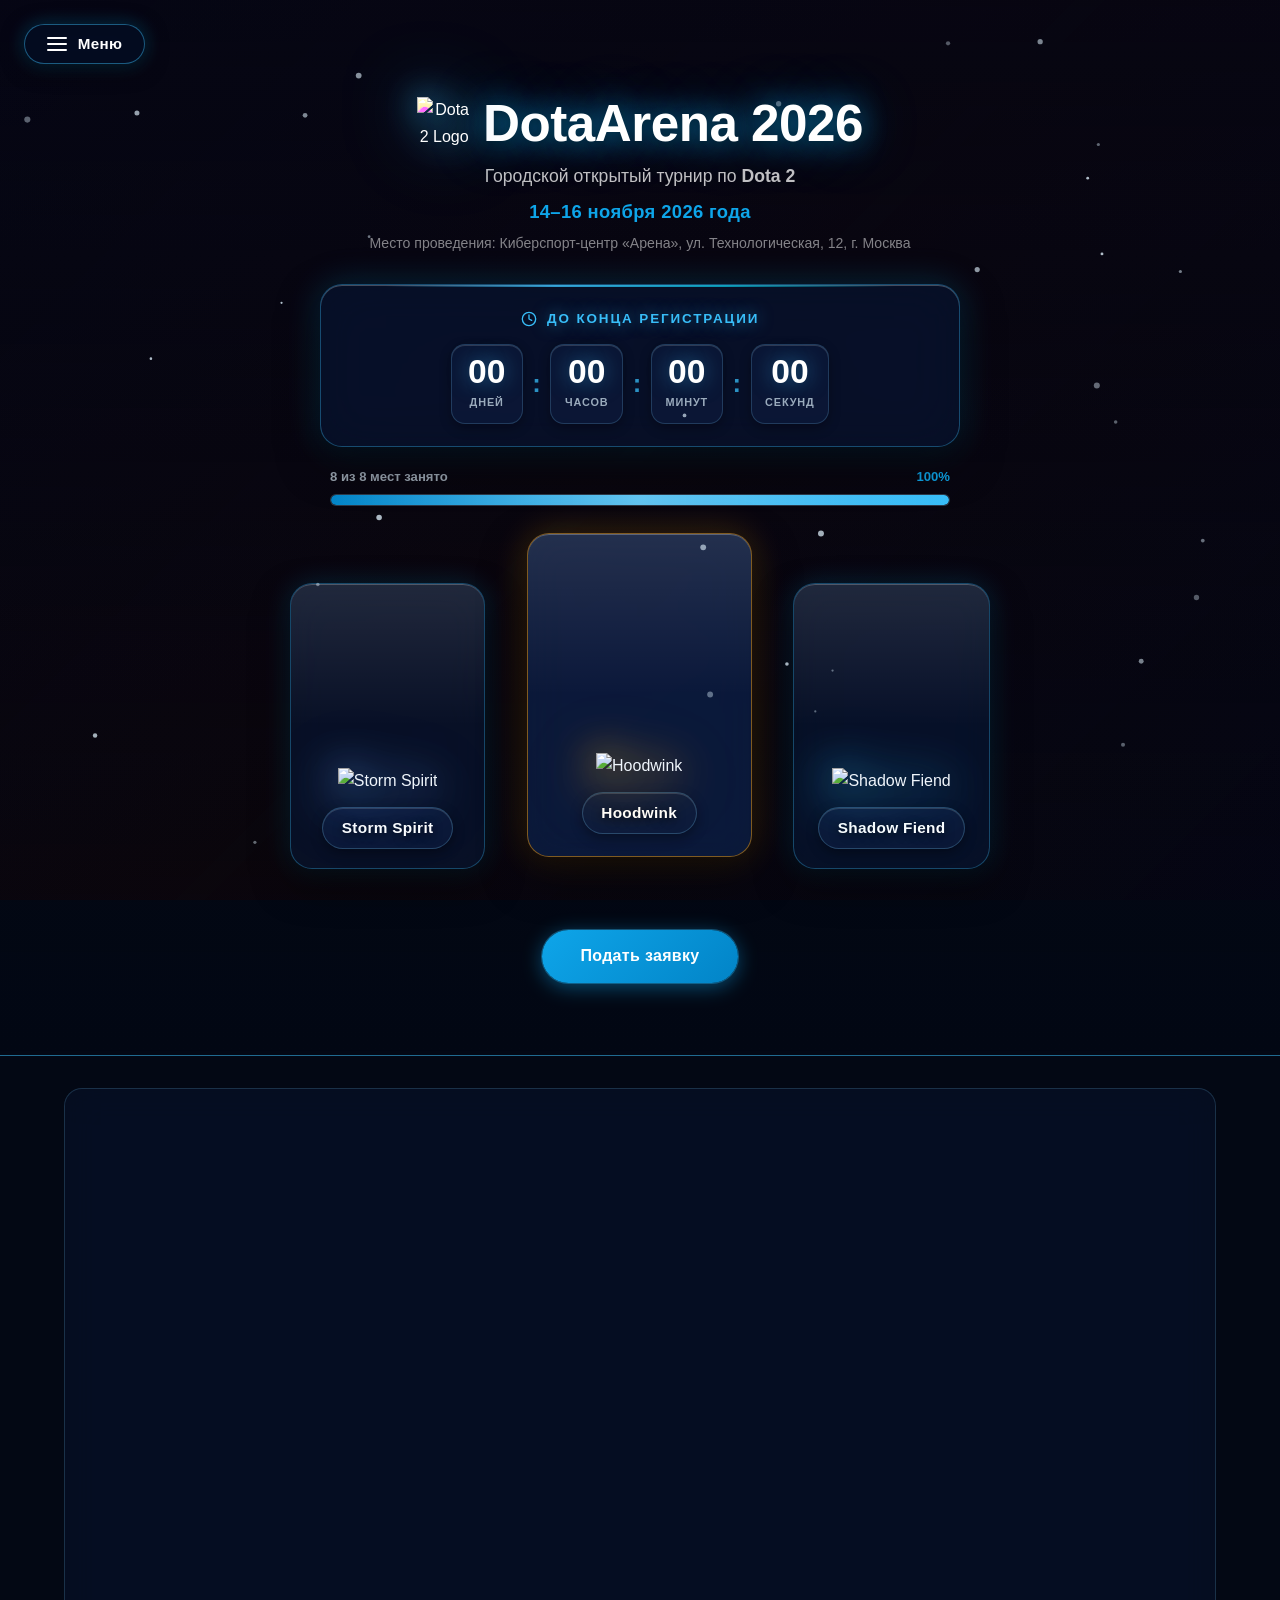
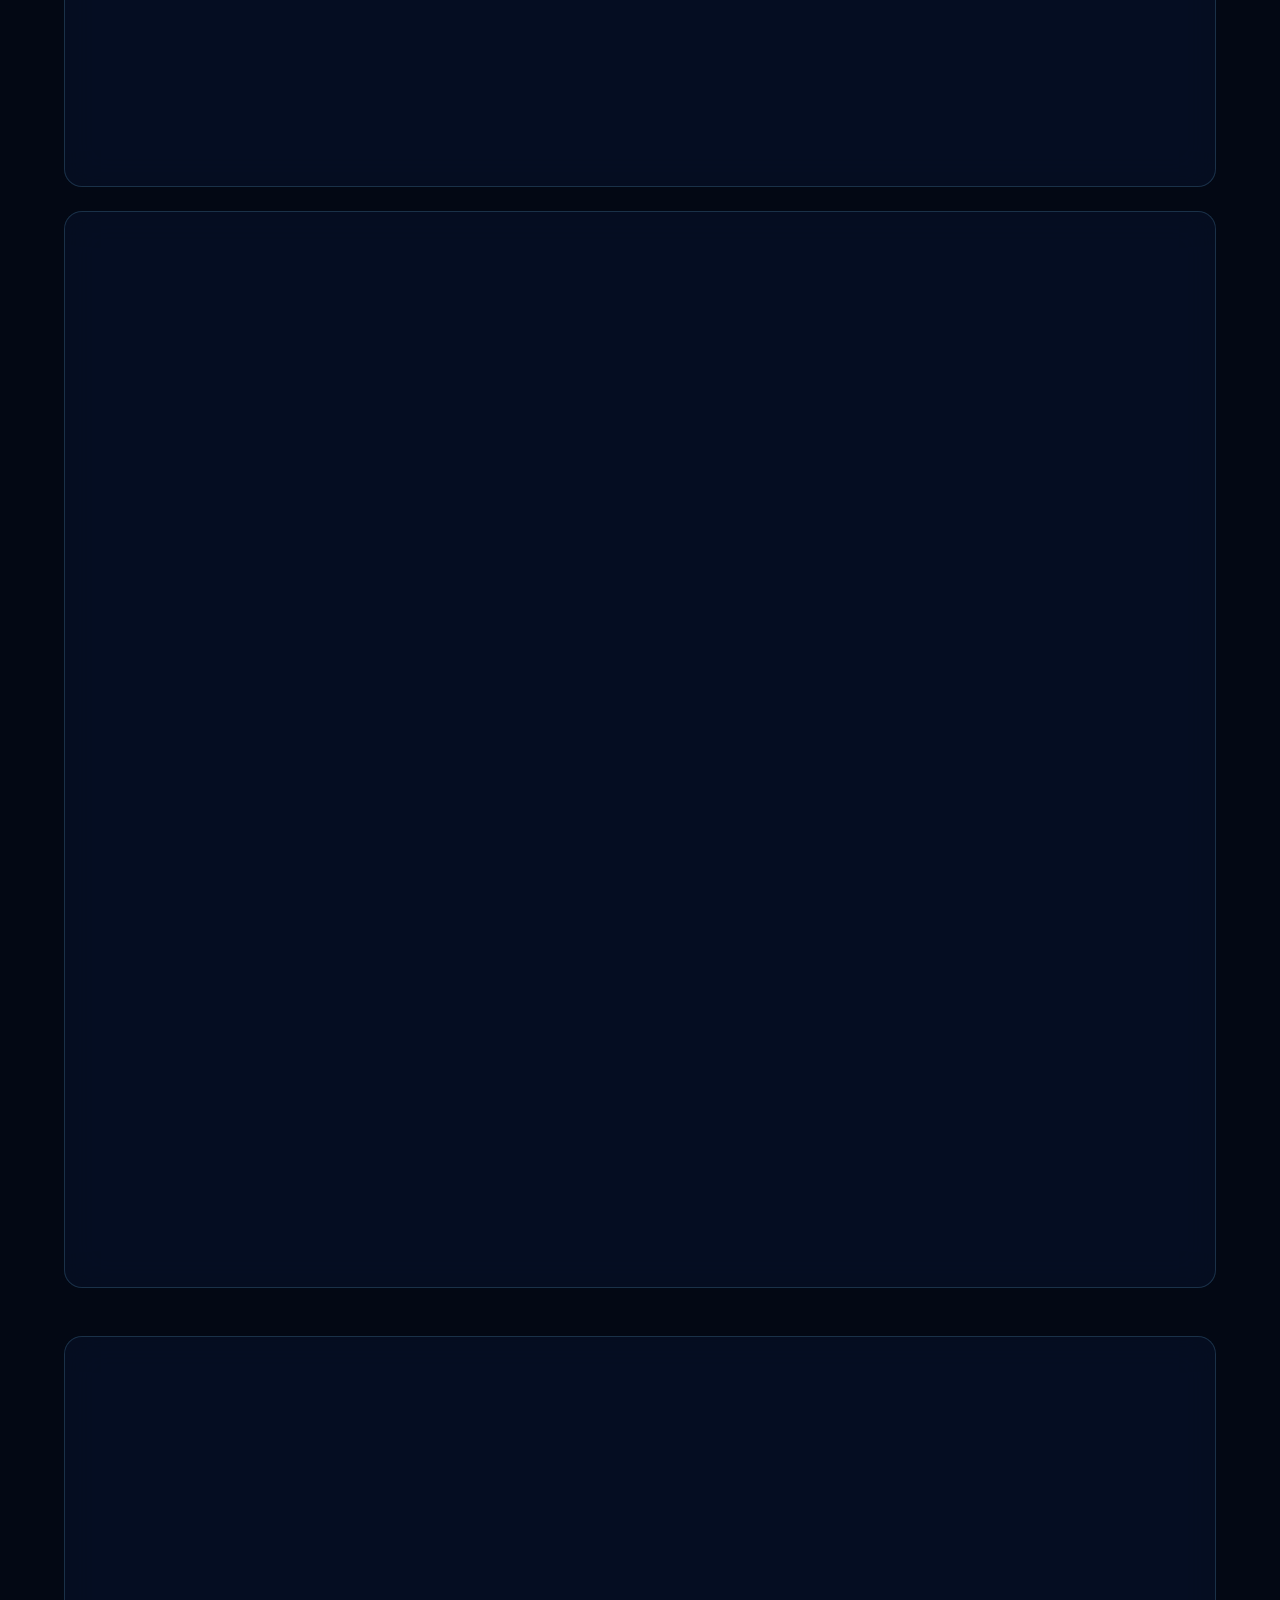
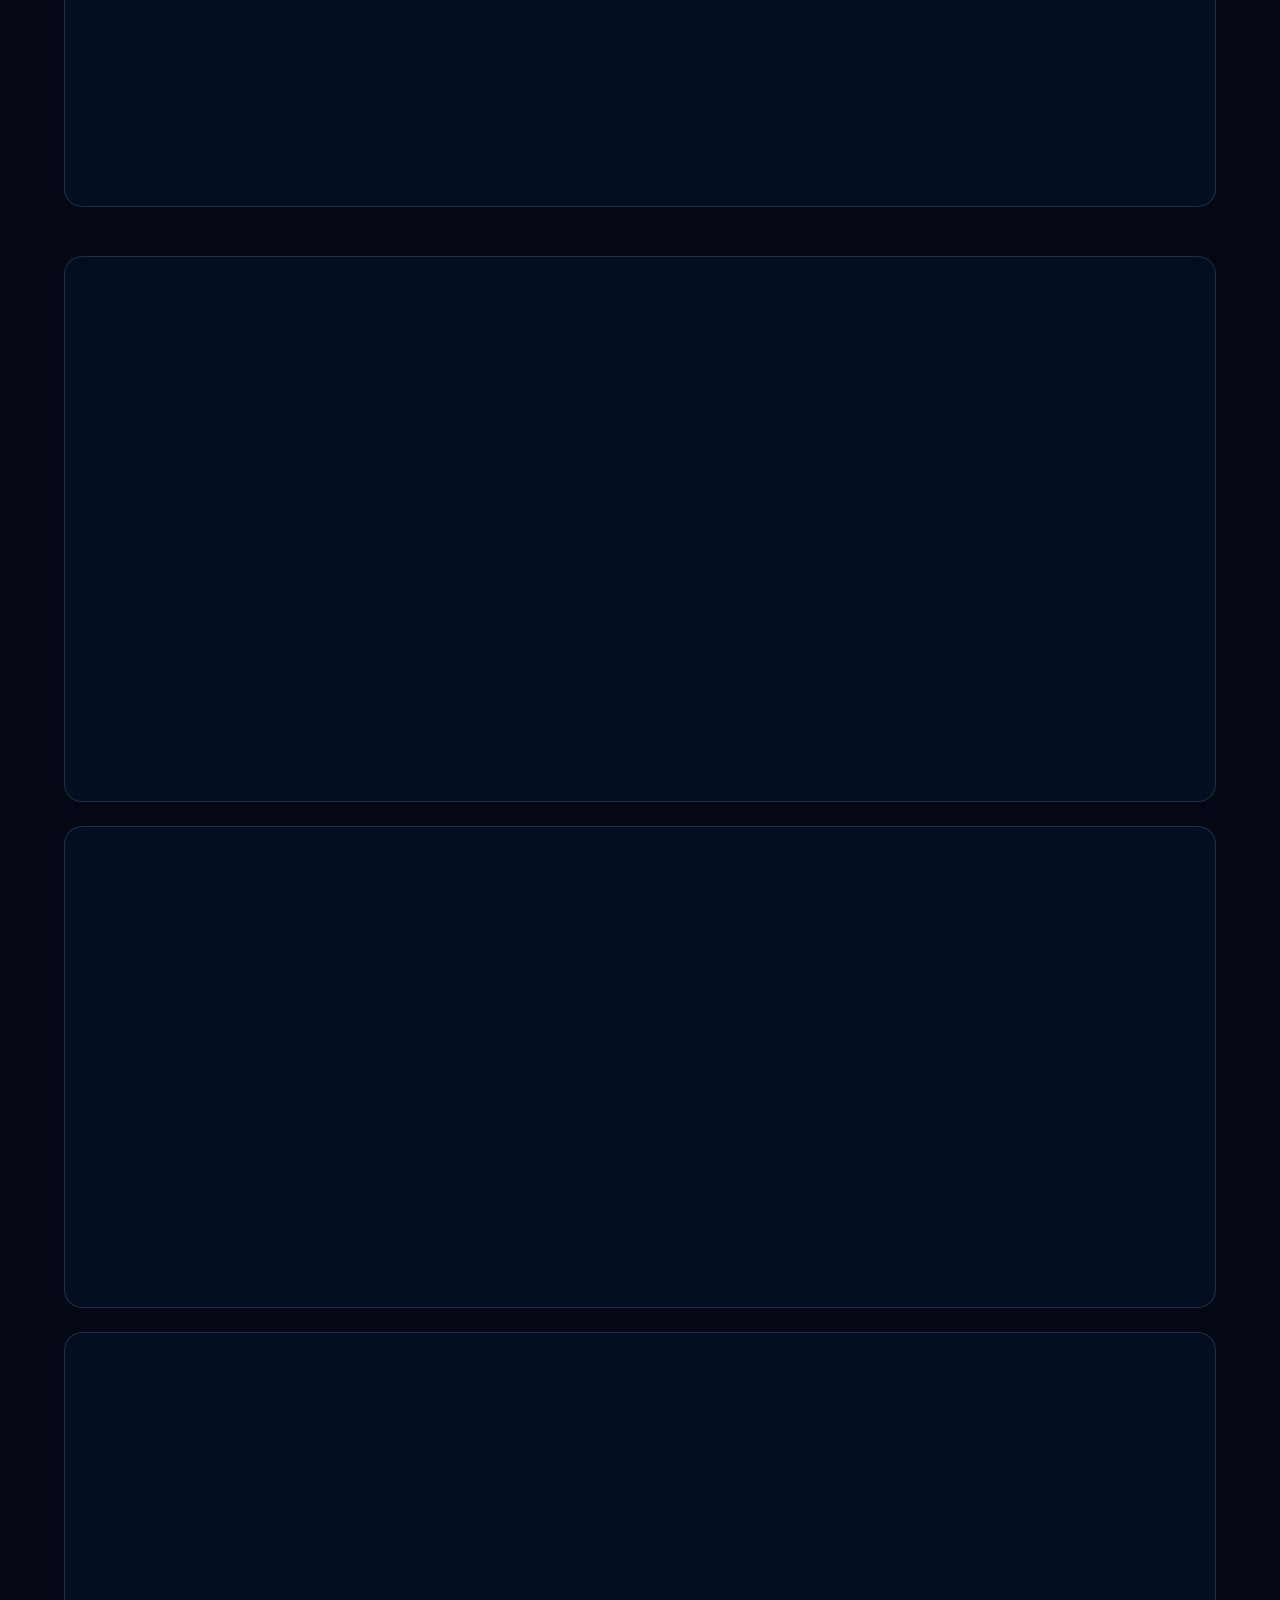
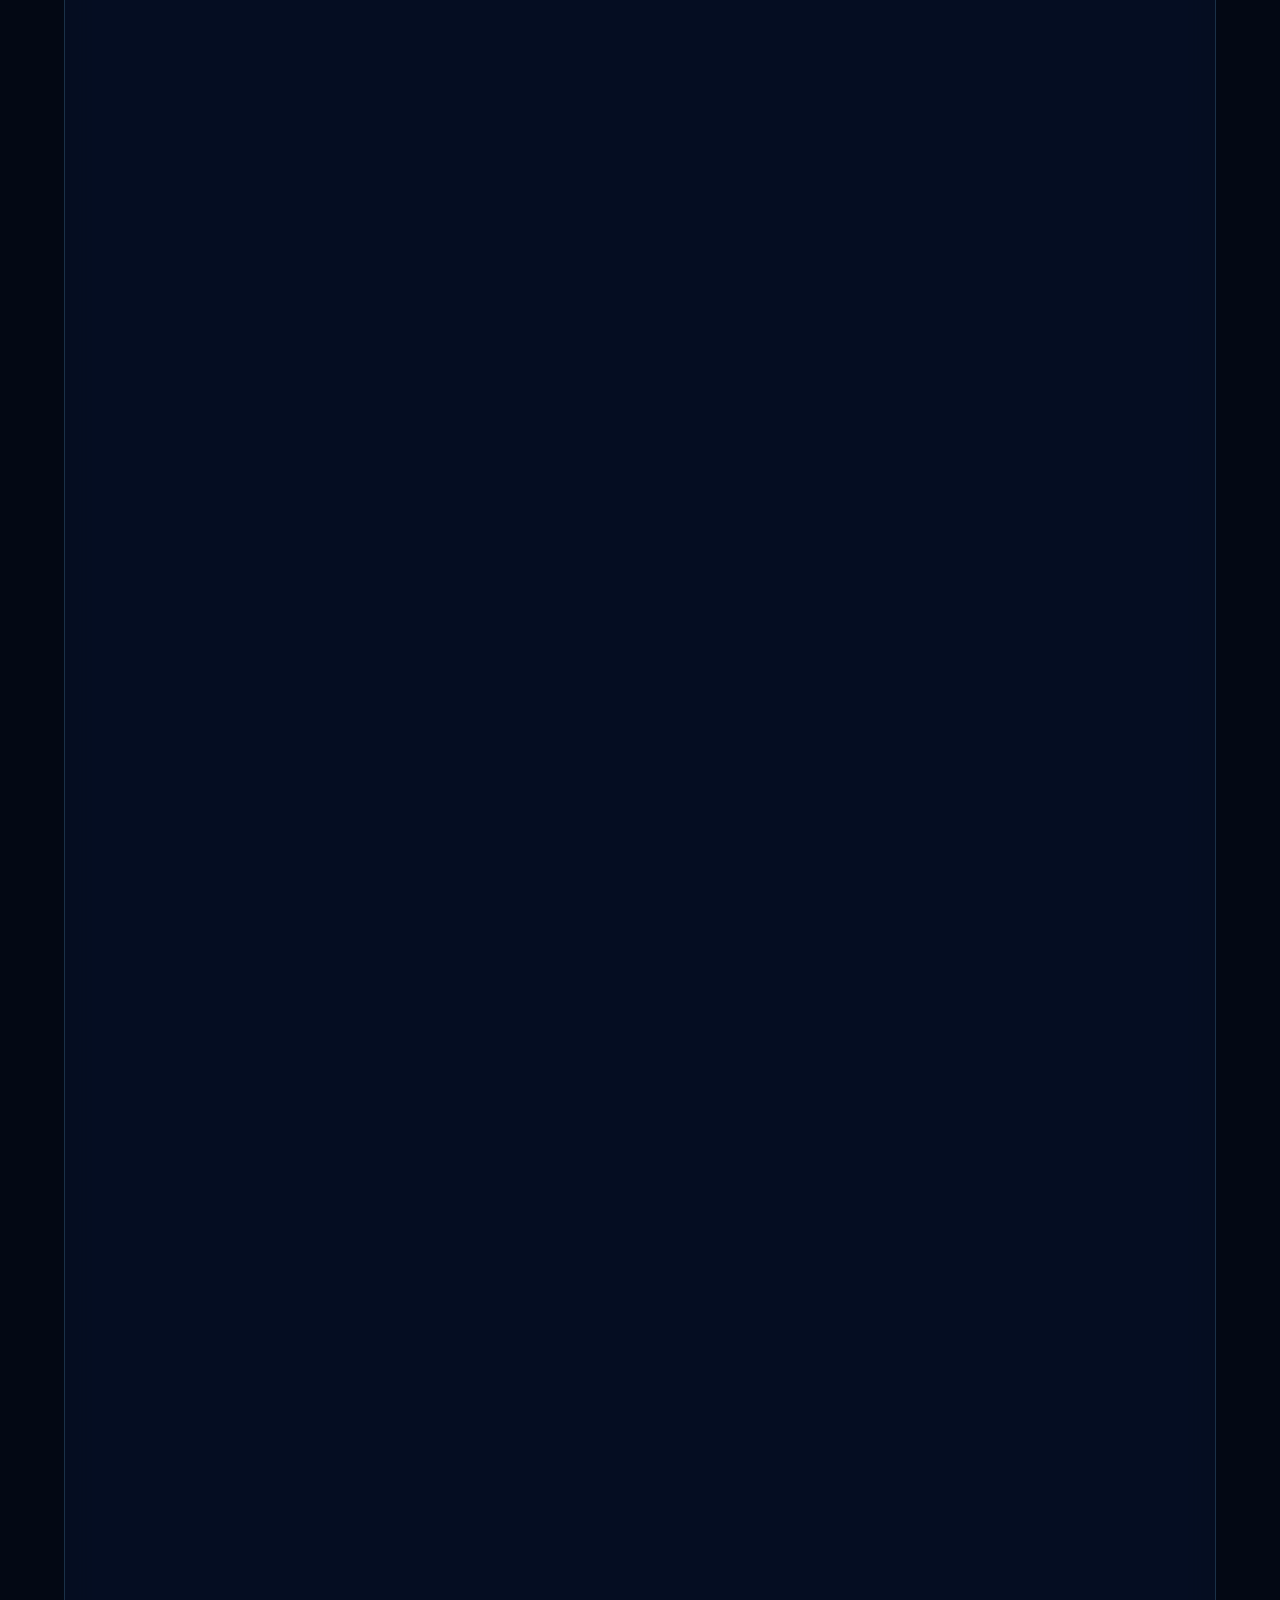
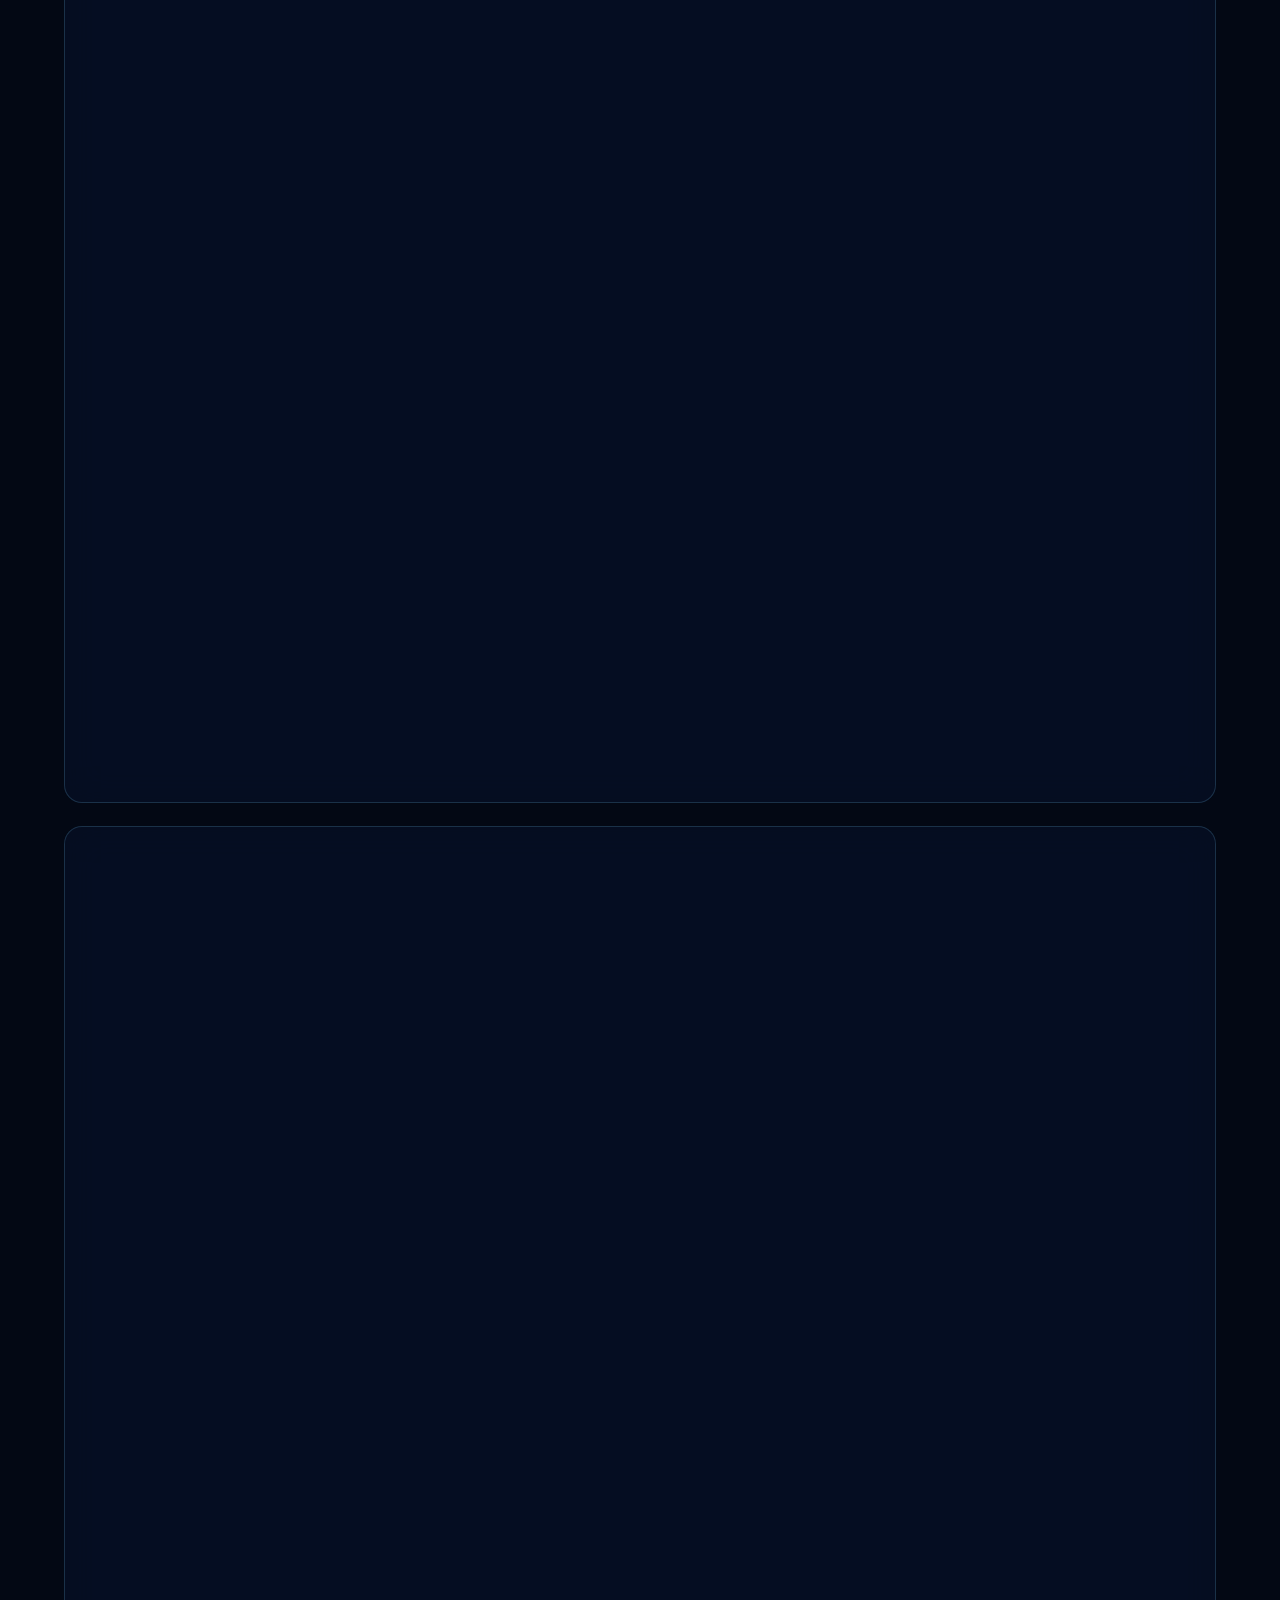
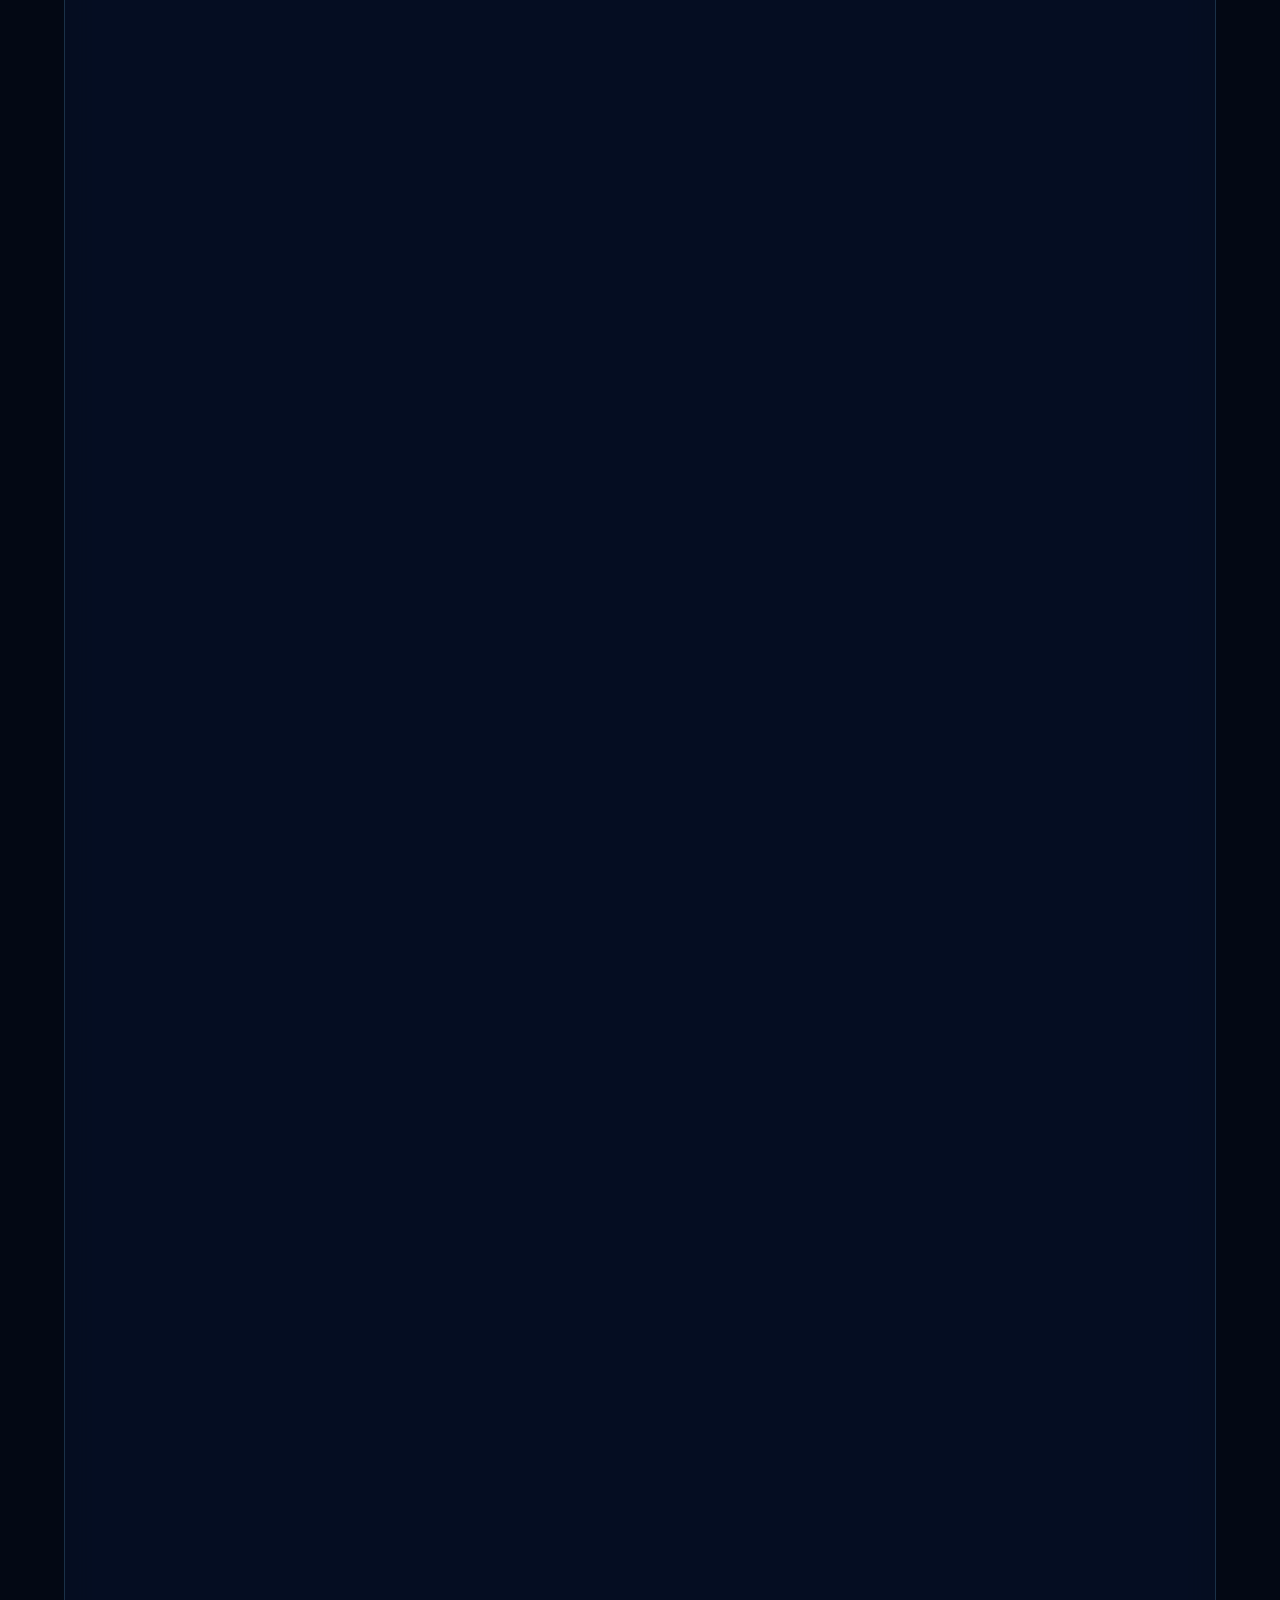
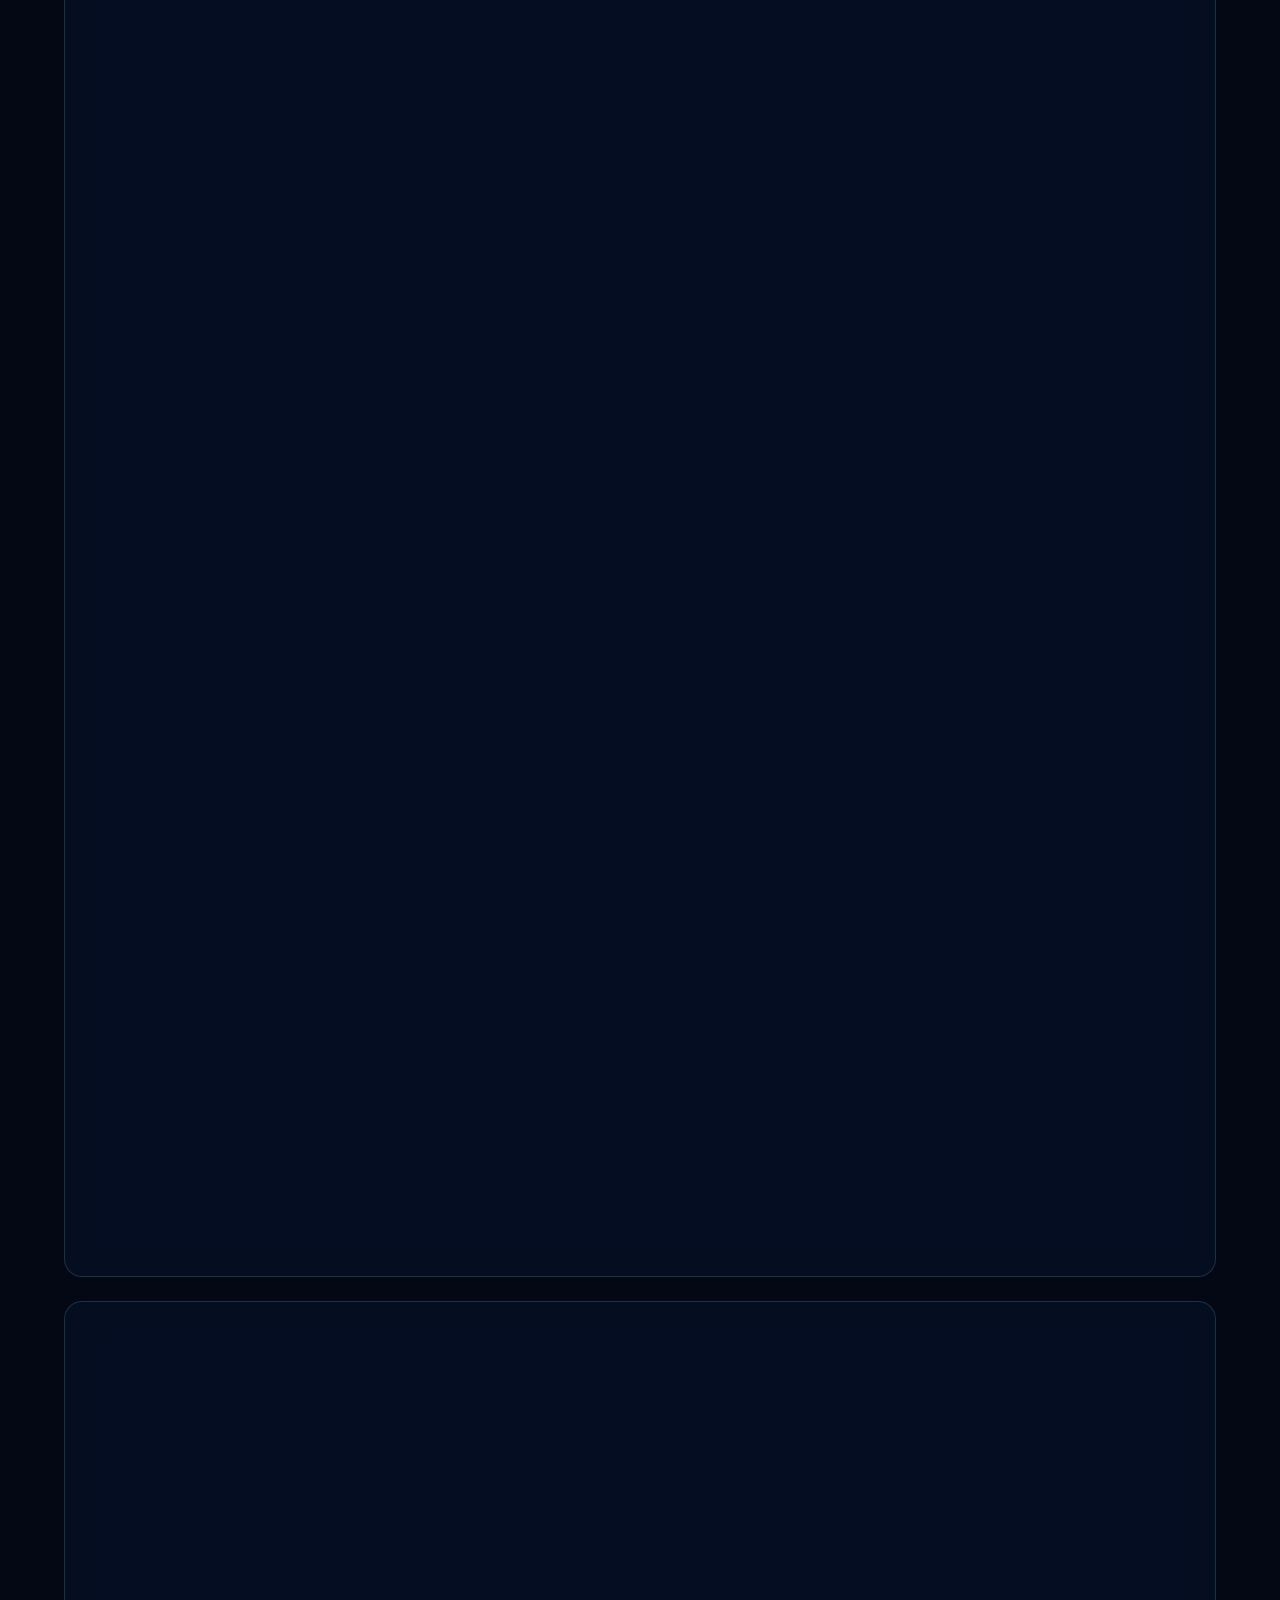
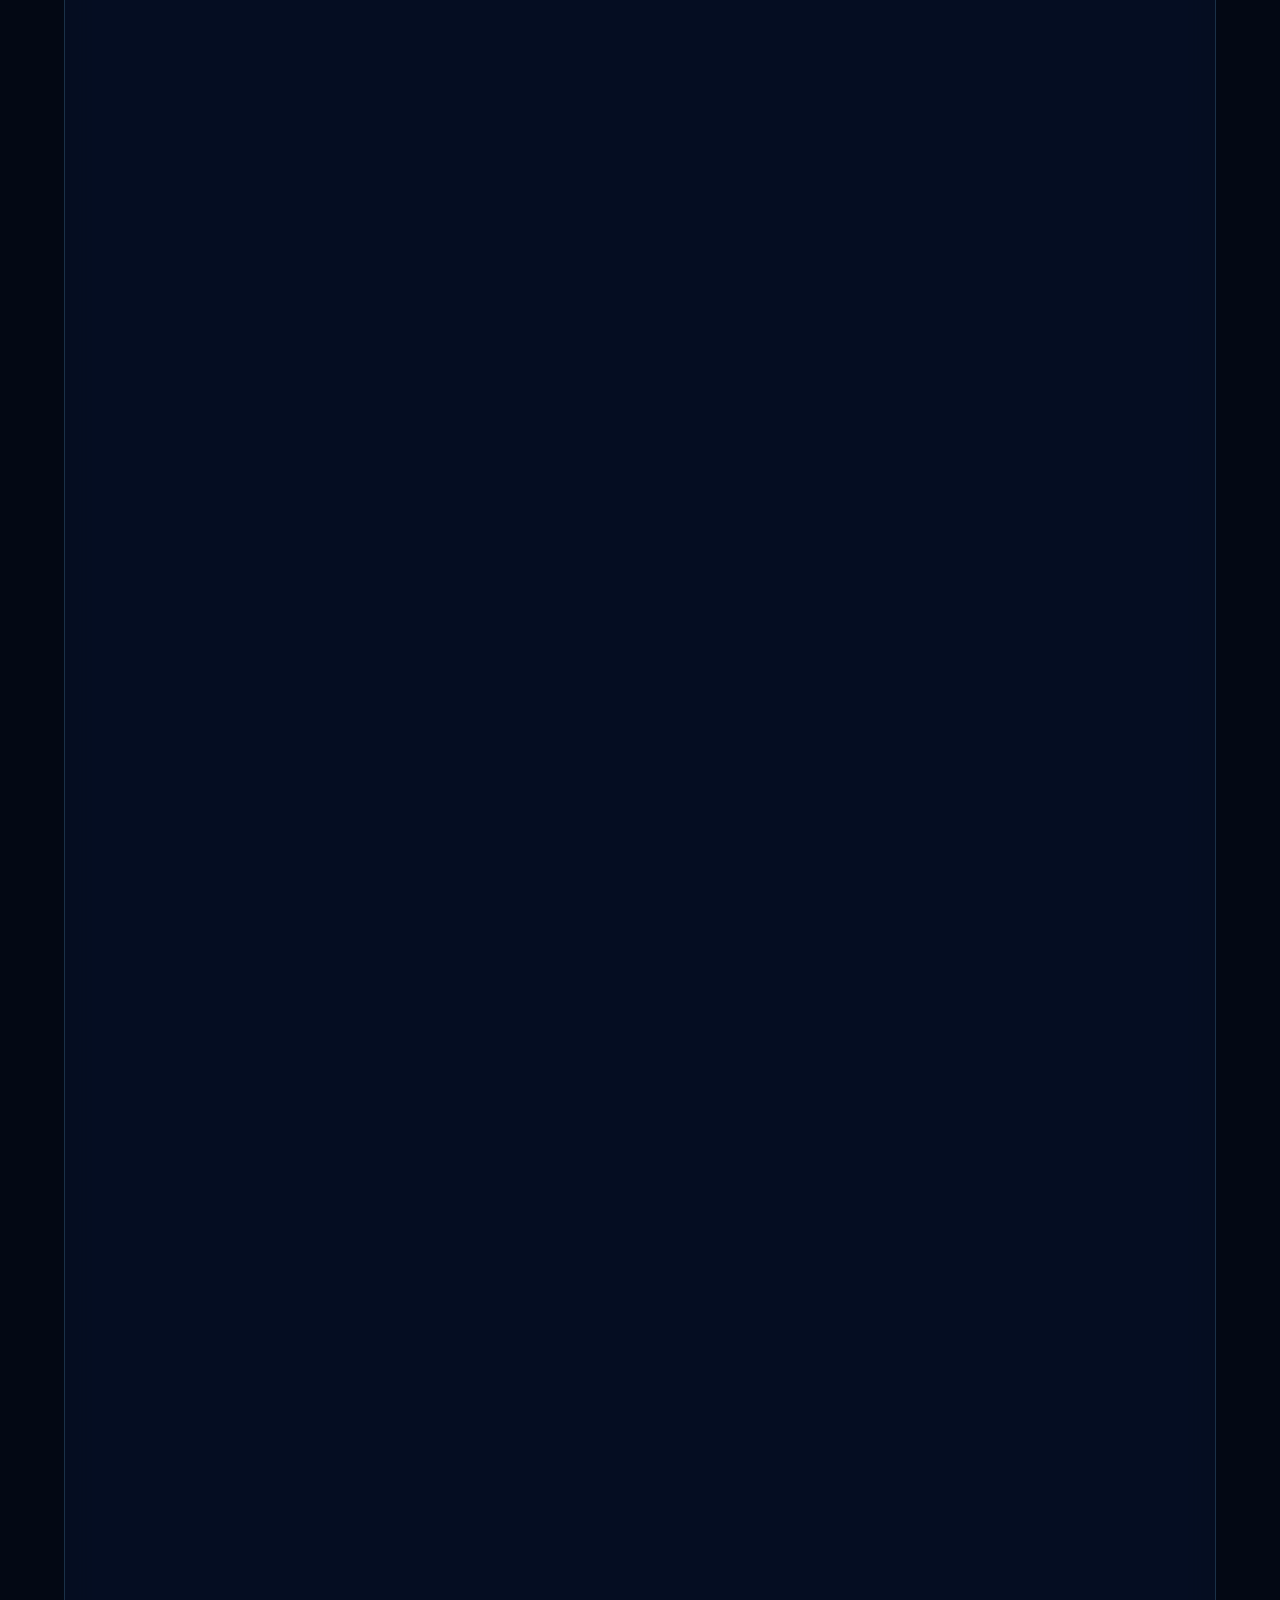
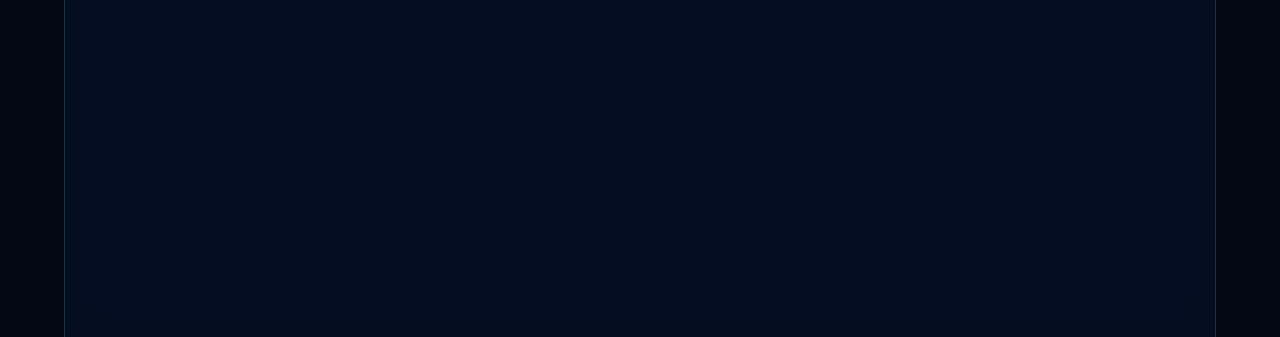
==== commit 2726d1cf: "feat: move 25 cameras to standalone window cameras.html and add Invoker Game minigame" ====
--- a/index.html
+++ b/index.html
@@ -161,6 +161,17 @@
             </svg>
           </span>
           <span>Герои Dota 2</span>
+        </a>
+      </li>
+      <li>
+        <a href="invoker.html" target="_blank" rel="noopener noreferrer">
+          <span class="nav-link__icon">
+            <svg viewBox="0 0 24 24" width="18" height="18" fill="none" stroke="#f59e0b" stroke-width="2" stroke-linecap="round" stroke-linejoin="round">
+              <circle cx="12" cy="12" r="10"></circle>
+              <polygon points="12 8 8 12 12 16 16 12 12 8"></polygon>
+            </svg>
+          </span>
+          <span style="color:#fbbf24; font-weight:700;">Invoker Game</span>
         </a>
       </li>
       <li>
@@ -195,6 +206,17 @@
             </svg>
           </span>
           <span>Команды</span>
+        </a>
+      </li>
+      <li>
+        <a href="cameras.html" target="_blank" rel="noopener noreferrer">
+          <span class="nav-link__icon">
+            <svg viewBox="0 0 24 24" width="18" height="18" fill="none" stroke="#38bdf8" stroke-width="2" stroke-linecap="round" stroke-linejoin="round">
+              <path d="M23 7l-7 5 7 5V7z"></path>
+              <rect x="1" y="5" width="15" height="14" rx="2" ry="2"></rect>
+            </svg>
+          </span>
+          <span style="color:#38bdf8;">Видеонаблюдение (25 камер)</span>
         </a>
       </li>
       <li>
@@ -1047,6 +1069,39 @@
     </section>
 
     <!-- ========================================================
+         ИНТЕРАКТИВНЫЙ МИНИ-ГЕЙМ: INVOKER GAME
+         ======================================================== -->
+    <section id="invoker" class="invoker-promo-section">
+      <div class="invoker-promo-card">
+        <div class="invoker-promo-content">
+          <span class="invoker-promo-badge">Dota 2 Mini-Game</span>
+          <h2 class="invoker-promo-title">Invoker Game — Тренажер способностей</h2>
+          <p class="invoker-promo-desc">
+            Проверьте свою реакцию и знание всех 10 заклинаний Invoker. Режим на время (Time Attack), комбо-серии,
+            свободная тренировка и управление сферами на клавиатуре (Q, W, E, R).
+          </p>
+          <div class="invoker-promo-orbs">
+            <span class="orb-tag orb-tag--q">Q · Quas</span>
+            <span class="orb-tag orb-tag--w">W · Wex</span>
+            <span class="orb-tag orb-tag--e">E · Exort</span>
+            <span class="orb-tag orb-tag--r">R · Invoke</span>
+          </div>
+          <div class="invoker-promo-buttons">
+            <a href="invoker.html" target="_blank" rel="noopener noreferrer" class="btn-primary invoker-play-btn">
+              <svg viewBox="0 0 24 24" width="20" height="20" fill="none" stroke="currentColor" stroke-width="2" stroke-linecap="round" stroke-linejoin="round" style="vertical-align:middle; margin-right:6px;">
+                <polygon points="5 3 19 12 5 21 5 3"></polygon>
+              </svg>
+              Играть в Invoker Game
+            </a>
+          </div>
+        </div>
+        <div class="invoker-promo-visual">
+          <img src="images/renders/invoker.png" alt="Invoker Dota 2" class="invoker-promo-hero-img" loading="lazy">
+        </div>
+      </div>
+    </section>
+
+    <!-- ========================================================
          СЕКЦИЯ 3: LIVE — текущие матчи
          Ссылка на Twitch-канал турнира
          ======================================================== -->
@@ -1359,173 +1414,46 @@
         <!-- ========================================================
              РЕСТОРАН GAZBLOKI31.RU (25 КАМЕР)
              ======================================================== -->
-        <div class="team-friend-cam-card team-friend-cam-card--matrix" id="team-friend-cam-2">
+        <div class="team-friend-cam-card team-friend-cam-card--hub" id="team-friend-cam-2">
           <div class="team-friend-cam-head">
             <div class="team-friend-cam-info">
               <h4 class="team-friend-cam-title">Ресторан gazbloki31.ru</h4>
               <p class="team-friend-cam-sub">82.119.149.206:8000 · Логин: admin · Пароль: admin123</p>
             </div>
             <div class="team-friend-cam-controls">
-              <span class="cctv-hint-badge">Нажмите на любую камеру для крупного плана</span>
-            </div>
-          </div>
-
-          <!-- Консоль видеонаблюдения: сетка 25 активных камер ресторана -->
-          <div class="cctv-matrix-container" id="cctv-matrix-view">
-            <div class="cctv-matrix-topbar">
-              <span class="cctv-sys-name">Ресторан gazbloki31.ru · 82.119.149.206:8000</span>
-              <span class="cctv-live-clock" id="cctv-clock">07:36:14 10-12-2026</span>
-            </div>
-            <div class="cctv-grid-restaurant" id="cctv-grid-cells">
-              <div class="cctv-cell" data-cam-idx="1" title="Камера 1 (Офис / Кабинет) — нажмите для крупного плана">
-                <iframe src="http://127.0.0.1:1984/stream.html?src=cam1&background=false" class="cctv-cell-stream" allow="autoplay; fullscreen" loading="lazy"></iframe>
-                <video src="videos/restaurant_cctv/cam_1.mp4" poster="images/restaurant_cctv/cam_1.jpg" autoplay loop muted playsinline class="cctv-cell-video" hidden></video>
-                <div class="cctv-cell-bar"><span class="cctv-cell-ch">CH-01</span><span class="cctv-cell-rec"></span></div>
-                <span class="cctv-cell-time cctv-stamp-time">07:36:14</span>
-              </div>
-              <div class="cctv-cell" data-cam-idx="2" title="Камера 2 (Мойка / Раздача) — нажмите для крупного плана">
-                <iframe src="http://127.0.0.1:1984/stream.html?src=cam2&background=false" class="cctv-cell-stream" allow="autoplay; fullscreen" loading="lazy"></iframe>
-                <video src="videos/restaurant_cctv/cam_2.mp4" poster="images/restaurant_cctv/cam_2.jpg" autoplay loop muted playsinline class="cctv-cell-video" hidden></video>
-                <div class="cctv-cell-bar"><span class="cctv-cell-ch">CH-02</span><span class="cctv-cell-rec"></span></div>
-                <span class="cctv-cell-time cctv-stamp-time">07:36:14</span>
-              </div>
-              <div class="cctv-cell" data-cam-idx="3" title="Камера 3 (Главный зал - Диваны) — нажмите для крупного плана">
-                <iframe src="http://127.0.0.1:1984/stream.html?src=cam3&background=false" class="cctv-cell-stream" allow="autoplay; fullscreen" loading="lazy"></iframe>
-                <video src="videos/restaurant_cctv/cam_3.mp4" poster="images/restaurant_cctv/cam_3.jpg" autoplay loop muted playsinline class="cctv-cell-video" hidden></video>
-                <div class="cctv-cell-bar"><span class="cctv-cell-ch">CH-03</span><span class="cctv-cell-rec"></span></div>
-                <span class="cctv-cell-time cctv-stamp-time">07:36:14</span>
-              </div>
-              <div class="cctv-cell" data-cam-idx="4" title="Камера 4 (Кухня - Горячий цех) — нажмите для крупного плана">
-                <iframe src="http://127.0.0.1:1984/stream.html?src=cam4&background=false" class="cctv-cell-stream" allow="autoplay; fullscreen" loading="lazy"></iframe>
-                <video src="videos/restaurant_cctv/cam_4.mp4" poster="images/restaurant_cctv/cam_4.jpg" autoplay loop muted playsinline class="cctv-cell-video" hidden></video>
-                <div class="cctv-cell-bar"><span class="cctv-cell-ch">CH-04</span><span class="cctv-cell-rec"></span></div>
-                <span class="cctv-cell-time cctv-stamp-time">07:36:14</span>
-              </div>
-              <div class="cctv-cell" data-cam-idx="5" title="Камера 5 (Кухня - Холодный цех) — нажмите для крупного плана">
-                <iframe src="http://127.0.0.1:1984/stream.html?src=cam5&background=false" class="cctv-cell-stream" allow="autoplay; fullscreen" loading="lazy"></iframe>
-                <video src="videos/restaurant_cctv/cam_5.mp4" poster="images/restaurant_cctv/cam_5.jpg" autoplay loop muted playsinline class="cctv-cell-video" hidden></video>
-                <div class="cctv-cell-bar"><span class="cctv-cell-ch">CH-05</span><span class="cctv-cell-rec"></span></div>
-                <span class="cctv-cell-time cctv-stamp-time">07:36:14</span>
-              </div>
-              <div class="cctv-cell" data-cam-idx="6" title="Камера 6 (Банкетный зал) — нажмите для крупного плана">
-                <iframe src="http://127.0.0.1:1984/stream.html?src=cam6&background=false" class="cctv-cell-stream" allow="autoplay; fullscreen" loading="lazy"></iframe>
-                <video src="videos/restaurant_cctv/cam_6.mp4" poster="images/restaurant_cctv/cam_6.jpg" autoplay loop muted playsinline class="cctv-cell-video" hidden></video>
-                <div class="cctv-cell-bar"><span class="cctv-cell-ch">CH-06</span><span class="cctv-cell-rec"></span></div>
-                <span class="cctv-cell-time cctv-stamp-time">07:36:14</span>
-              </div>
-              <div class="cctv-cell" data-cam-idx="7" title="Камера 7 (Барная стойка) — нажмите для крупного плана">
-                <iframe src="http://127.0.0.1:1984/stream.html?src=cam7&background=false" class="cctv-cell-stream" allow="autoplay; fullscreen" loading="lazy"></iframe>
-                <video src="videos/restaurant_cctv/cam_7.mp4" poster="images/restaurant_cctv/cam_7.jpg" autoplay loop muted playsinline class="cctv-cell-video" hidden></video>
-                <div class="cctv-cell-bar"><span class="cctv-cell-ch">CH-07</span><span class="cctv-cell-rec"></span></div>
-                <span class="cctv-cell-time cctv-stamp-time">07:36:14</span>
-              </div>
-              <div class="cctv-cell" data-cam-idx="8" title="Камера 8 (Зал - Столы 1-4) — нажмите для крупного плана">
-                <iframe src="http://127.0.0.1:1984/stream.html?src=cam8&background=false" class="cctv-cell-stream" allow="autoplay; fullscreen" loading="lazy"></iframe>
-                <video src="videos/restaurant_cctv/cam_8.mp4" poster="images/restaurant_cctv/cam_8.jpg" autoplay loop muted playsinline class="cctv-cell-video" hidden></video>
-                <div class="cctv-cell-bar"><span class="cctv-cell-ch">CH-08</span><span class="cctv-cell-rec"></span></div>
-                <span class="cctv-cell-time cctv-stamp-time">07:36:14</span>
-              </div>
-              <div class="cctv-cell" data-cam-idx="9" title="Камера 9 (Зал - Столы 5-8) — нажмите для крупного плана">
-                <iframe src="http://127.0.0.1:1984/stream.html?src=cam9&background=false" class="cctv-cell-stream" allow="autoplay; fullscreen" loading="lazy"></iframe>
-                <video src="videos/restaurant_cctv/cam_9.mp4" poster="images/restaurant_cctv/cam_9.jpg" autoplay loop muted playsinline class="cctv-cell-video" hidden></video>
-                <div class="cctv-cell-bar"><span class="cctv-cell-ch">CH-09</span><span class="cctv-cell-rec"></span></div>
-                <span class="cctv-cell-time cctv-stamp-time">07:36:14</span>
-              </div>
-              <div class="cctv-cell" data-cam-idx="10" title="Камера 10 (Декоративный холл) — нажмите для крупного плана">
-                <iframe src="http://127.0.0.1:1984/stream.html?src=cam10&background=false" class="cctv-cell-stream" allow="autoplay; fullscreen" loading="lazy"></iframe>
-                <video src="videos/restaurant_cctv/cam_10.mp4" poster="images/restaurant_cctv/cam_10.jpg" autoplay loop muted playsinline class="cctv-cell-video" hidden></video>
-                <div class="cctv-cell-bar"><span class="cctv-cell-ch">CH-10</span><span class="cctv-cell-rec"></span></div>
-                <span class="cctv-cell-time cctv-stamp-time">07:36:14</span>
-              </div>
-              <div class="cctv-cell" data-cam-idx="11" title="Камера 11 (Служебный коридор) — нажмите для крупного плана">
-                <iframe src="http://127.0.0.1:1984/stream.html?src=cam11&background=false" class="cctv-cell-stream" allow="autoplay; fullscreen" loading="lazy"></iframe>
-                <video src="videos/restaurant_cctv/cam_11.mp4" poster="images/restaurant_cctv/cam_11.jpg" autoplay loop muted playsinline class="cctv-cell-video" hidden></video>
-                <div class="cctv-cell-bar"><span class="cctv-cell-ch">CH-11</span><span class="cctv-cell-rec"></span></div>
-                <span class="cctv-cell-time cctv-stamp-time">07:36:14</span>
-              </div>
-              <div class="cctv-cell" data-cam-idx="12" title="Камера 12 (VIP-зал) — нажмите для крупного плана">
-                <iframe src="http://127.0.0.1:1984/stream.html?src=cam12&background=false" class="cctv-cell-stream" allow="autoplay; fullscreen" loading="lazy"></iframe>
-                <video src="videos/restaurant_cctv/cam_12.mp4" poster="images/restaurant_cctv/cam_12.jpg" autoplay loop muted playsinline class="cctv-cell-video" hidden></video>
-                <div class="cctv-cell-bar"><span class="cctv-cell-ch">CH-12</span><span class="cctv-cell-rec"></span></div>
-                <span class="cctv-cell-time cctv-stamp-time">07:36:14</span>
-              </div>
-              <div class="cctv-cell" data-cam-idx="13" title="Камера 13 (Веранда / Столики) — нажмите для крупного плана">
-                <iframe src="http://127.0.0.1:1984/stream.html?src=cam13&background=false" class="cctv-cell-stream" allow="autoplay; fullscreen" loading="lazy"></iframe>
-                <video src="videos/restaurant_cctv/cam_13.mp4" poster="images/restaurant_cctv/cam_13.jpg" autoplay loop muted playsinline class="cctv-cell-video" hidden></video>
-                <div class="cctv-cell-bar"><span class="cctv-cell-ch">CH-13</span><span class="cctv-cell-rec"></span></div>
-                <span class="cctv-cell-time cctv-stamp-time">07:36:14</span>
-              </div>
-              <div class="cctv-cell" data-cam-idx="14" title="Камера 14 (Барная линия) — нажмите для крупного плана">
-                <iframe src="http://127.0.0.1:1984/stream.html?src=cam14&background=false" class="cctv-cell-stream" allow="autoplay; fullscreen" loading="lazy"></iframe>
-                <video src="videos/restaurant_cctv/cam_14.mp4" poster="images/restaurant_cctv/cam_14.jpg" autoplay loop muted playsinline class="cctv-cell-video" hidden></video>
-                <div class="cctv-cell-bar"><span class="cctv-cell-ch">CH-14</span><span class="cctv-cell-rec"></span></div>
-                <span class="cctv-cell-time cctv-stamp-time">07:36:14</span>
-              </div>
-              <div class="cctv-cell" data-cam-idx="15" title="Камера 15 (Линия выдачи блюд) — нажмите для крупного плана">
-                <iframe src="http://127.0.0.1:1984/stream.html?src=cam15&background=false" class="cctv-cell-stream" allow="autoplay; fullscreen" loading="lazy"></iframe>
-                <video src="videos/restaurant_cctv/cam_15.mp4" poster="images/restaurant_cctv/cam_15.jpg" autoplay loop muted playsinline class="cctv-cell-video" hidden></video>
-                <div class="cctv-cell-bar"><span class="cctv-cell-ch">CH-15</span><span class="cctv-cell-rec"></span></div>
-                <span class="cctv-cell-time cctv-stamp-time">07:36:14</span>
-              </div>
-              <div class="cctv-cell" data-cam-idx="16" title="Камера 16 (Служебный проход) — нажмите для крупного плана">
-                <iframe src="http://127.0.0.1:1984/stream.html?src=cam16&background=false" class="cctv-cell-stream" allow="autoplay; fullscreen" loading="lazy"></iframe>
-                <video src="videos/restaurant_cctv/cam_16.mp4" poster="images/restaurant_cctv/cam_16.jpg" autoplay loop muted playsinline class="cctv-cell-video" hidden></video>
-                <div class="cctv-cell-bar"><span class="cctv-cell-ch">CH-16</span><span class="cctv-cell-rec"></span></div>
-                <span class="cctv-cell-time cctv-stamp-time">07:36:14</span>
-              </div>
-              <div class="cctv-cell" data-cam-idx="17" title="Камера 17 (Склад / Приёмка) — нажмите для крупного плана">
-                <iframe src="http://127.0.0.1:1984/stream.html?src=cam17&background=false" class="cctv-cell-stream" allow="autoplay; fullscreen" loading="lazy"></iframe>
-                <video src="videos/restaurant_cctv/cam_17.mp4" poster="images/restaurant_cctv/cam_17.jpg" autoplay loop muted playsinline class="cctv-cell-video" hidden></video>
-                <div class="cctv-cell-bar"><span class="cctv-cell-ch">CH-17</span><span class="cctv-cell-rec"></span></div>
-                <span class="cctv-cell-time cctv-stamp-time">07:36:14</span>
-              </div>
-              <div class="cctv-cell" data-cam-idx="18" title="Камера 18 (Лестница / Мансарда) — нажмите для крупного плана">
-                <iframe src="http://127.0.0.1:1984/stream.html?src=cam18&background=false" class="cctv-cell-stream" allow="autoplay; fullscreen" loading="lazy"></iframe>
-                <video src="videos/restaurant_cctv/cam_18.mp4" poster="images/restaurant_cctv/cam_18.jpg" autoplay loop muted playsinline class="cctv-cell-video" hidden></video>
-                <div class="cctv-cell-bar"><span class="cctv-cell-ch">CH-18</span><span class="cctv-cell-rec"></span></div>
-                <span class="cctv-cell-time cctv-stamp-time">07:36:14</span>
-              </div>
-              <div class="cctv-cell" data-cam-idx="19" title="Камера 19 (Холл / Входная группа) — нажмите для крупного плана">
-                <iframe src="http://127.0.0.1:1984/stream.html?src=cam19&background=false" class="cctv-cell-stream" allow="autoplay; fullscreen" loading="lazy"></iframe>
-                <video src="videos/restaurant_cctv/cam_19.mp4" poster="images/restaurant_cctv/cam_19.jpg" autoplay loop muted playsinline class="cctv-cell-video" hidden></video>
-                <div class="cctv-cell-bar"><span class="cctv-cell-ch">CH-19</span><span class="cctv-cell-rec"></span></div>
-                <span class="cctv-cell-time cctv-stamp-time">07:36:14</span>
-              </div>
-              <div class="cctv-cell" data-cam-idx="20" title="Камера 20 (Вход / Гардероб) — нажмите для крупного плана">
-                <iframe src="http://127.0.0.1:1984/stream.html?src=cam20&background=false" class="cctv-cell-stream" allow="autoplay; fullscreen" loading="lazy"></iframe>
-                <video src="videos/restaurant_cctv/cam_20.mp4" poster="images/restaurant_cctv/cam_20.jpg" autoplay loop muted playsinline class="cctv-cell-video" hidden></video>
-                <div class="cctv-cell-bar"><span class="cctv-cell-ch">CH-20</span><span class="cctv-cell-rec"></span></div>
-                <span class="cctv-cell-time cctv-stamp-time">07:36:14</span>
-              </div>
-              <div class="cctv-cell" data-cam-idx="21" title="Камера 21 (Двор / Парковка) — нажмите для крупного плана">
-                <iframe src="http://127.0.0.1:1984/stream.html?src=cam21&background=false" class="cctv-cell-stream" allow="autoplay; fullscreen" loading="lazy"></iframe>
-                <video src="videos/restaurant_cctv/cam_21.mp4" poster="images/restaurant_cctv/cam_21.jpg" autoplay loop muted playsinline class="cctv-cell-video" hidden></video>
-                <div class="cctv-cell-bar"><span class="cctv-cell-ch">CH-21</span><span class="cctv-cell-rec"></span></div>
-                <span class="cctv-cell-time cctv-stamp-time">07:36:14</span>
-              </div>
-              <div class="cctv-cell" data-cam-idx="22" title="Камера 22 (Коридор персонала) — нажмите для крупного плана">
-                <iframe src="http://127.0.0.1:1984/stream.html?src=cam22&background=false" class="cctv-cell-stream" allow="autoplay; fullscreen" loading="lazy"></iframe>
-                <video src="videos/restaurant_cctv/cam_22.mp4" poster="images/restaurant_cctv/cam_22.jpg" autoplay loop muted playsinline class="cctv-cell-video" hidden></video>
-                <div class="cctv-cell-bar"><span class="cctv-cell-ch">CH-22</span><span class="cctv-cell-rec"></span></div>
-                <span class="cctv-cell-time cctv-stamp-time">07:36:14</span>
-              </div>
-              <div class="cctv-cell" data-cam-idx="23" title="Камера 23 (Заготовочный цех) — нажмите для крупного плана">
-                <iframe src="http://127.0.0.1:1984/stream.html?src=cam23&background=false" class="cctv-cell-stream" allow="autoplay; fullscreen" loading="lazy"></iframe>
-                <video src="videos/restaurant_cctv/cam_23.mp4" poster="images/restaurant_cctv/cam_23.jpg" autoplay loop muted playsinline class="cctv-cell-video" hidden></video>
-                <div class="cctv-cell-bar"><span class="cctv-cell-ch">CH-23</span><span class="cctv-cell-rec"></span></div>
-                <span class="cctv-cell-time cctv-stamp-time">07:36:14</span>
-              </div>
-              <div class="cctv-cell" data-cam-idx="24" title="Камера 24 (Служебная лестница) — нажмите для крупного плана">
-                <iframe src="http://127.0.0.1:1984/stream.html?src=cam24&background=false" class="cctv-cell-stream" allow="autoplay; fullscreen" loading="lazy"></iframe>
-                <video src="videos/restaurant_cctv/cam_24.mp4" poster="images/restaurant_cctv/cam_24.jpg" autoplay loop muted playsinline class="cctv-cell-video" hidden></video>
-                <div class="cctv-cell-bar"><span class="cctv-cell-ch">CH-24</span><span class="cctv-cell-rec"></span></div>
-                <span class="cctv-cell-time cctv-stamp-time">07:36:14</span>
-              </div>
-              <div class="cctv-cell" data-cam-idx="25" title="Камера 25 (Заготовочный склад) — нажмите для крупного плана">
-                <iframe src="http://127.0.0.1:1984/stream.html?src=cam25&background=false" class="cctv-cell-stream" allow="autoplay; fullscreen" loading="lazy"></iframe>
-                <video src="videos/restaurant_cctv/cam_25.mp4" poster="images/restaurant_cctv/cam_25.jpg" autoplay loop muted playsinline class="cctv-cell-video" hidden></video>
-                <div class="cctv-cell-bar"><span class="cctv-cell-ch">CH-25</span><span class="cctv-cell-rec"></span></div>
-                <span class="cctv-cell-time cctv-stamp-time">07:36:14</span>
+              <span class="cctv-hint-badge">25 активных видеокамер</span>
+            </div>
+          </div>
+
+          <div class="cctv-hub-preview-wrap">
+            <div class="cctv-hub-preview-screen">
+              <img src="images/restaurant_cctv/cam_15.jpg" alt="Камера 15: Линия выдачи блюд" class="cctv-hub-preview-img">
+              <div class="cctv-cell-bar">
+                <span class="cctv-cell-ch">CH-15 · Линия выдачи блюд</span>
+                <span class="cctv-cell-rec"></span>
+              </div>
+            </div>
+            <div class="cctv-hub-actions-panel">
+              <div class="cctv-hub-desc">
+                Для максимальной плавности сайта и защиты ноутбука от лагов, трансляция всех 25 камер вынесена в отдельное окно видеонаблюдения.
+              </div>
+              <div class="cctv-hub-buttons">
+                <a href="cameras.html" target="_blank" rel="noopener noreferrer" class="btn-primary cctv-hub-btn-open">
+                  <svg viewBox="0 0 24 24" width="18" height="18" fill="none" stroke="currentColor" stroke-width="2" stroke-linecap="round" stroke-linejoin="round" style="vertical-align:middle; margin-right:6px;">
+                    <rect x="2" y="3" width="20" height="14" rx="2" ry="2"></rect>
+                    <line x1="8" y1="21" x2="16" y2="21"></line>
+                    <line x1="12" y1="17" x2="12" y2="21"></line>
+                  </svg>
+                  Открыть видеонаблюдение (25 камер)
+                </a>
+                <a href="cameras.m3u" download class="btn-secondary cctv-hub-btn-vlc">
+                  <svg viewBox="0 0 24 24" width="18" height="18" fill="none" stroke="currentColor" stroke-width="2" stroke-linecap="round" stroke-linejoin="round" style="vertical-align:middle; margin-right:6px;">
+                    <path d="M21 15v4a2 2 0 0 1-2 2H5a2 2 0 0 1-2-2v-4"></path>
+                    <polyline points="7 10 12 15 17 10"></polyline>
+                    <line x1="12" y1="15" x2="12" y2="3"></line>
+                  </svg>
+                  Плейлист для VLC (.m3u)
+                </a>
               </div>
             </div>
           </div>
--- a/css/style.css
+++ b/css/style.css
@@ -146,7 +146,8 @@
   background-position: center center;
   background-repeat: repeat-y;
   filter: brightness(.65) saturate(1.4) hue-rotate(185deg);
-  transform: scaleX(1.15);
+  transform: translateZ(0) scaleX(1.15);
+  will-change: transform;
   z-index: 0;
   pointer-events: none;
 }
@@ -162,6 +163,8 @@
     rgba(20,6,6,.5) 50%,
     rgba(6,6,20,.65) 100%
   );
+  transform: translateZ(0);
+  will-change: transform;
   z-index: 1;
   pointer-events: none;
 }
@@ -169,6 +172,32 @@
 body > * {
   position: relative;
   z-index: 2;
+}
+
+/* Оптимизация производительности: пропуск отрисовки невидимых секций */
+#bracket,
+#teams,
+#stats,
+#schedule,
+#rules,
+#faq,
+#contacts,
+#cctv,
+#merch,
+.merch-section {
+  content-visibility: auto;
+  contain-intrinsic-size: 700px;
+}
+
+/* Аппаратное ускорение для карточек и модалок */
+.hero-card,
+.team-friend-cam-card,
+.cctv-cell,
+.merch-card,
+.cctv-modal,
+.player-modal {
+  transform: translateZ(0);
+  backface-visibility: hidden;
 }
 
 /* ============================================================
@@ -7455,4 +7484,253 @@
   height: 100vh;
   pointer-events: none;
   z-index: 999;
+}
+
+/* ============================================================
+   CCTV HUB — ЛЕГКОВЕСНЫЙ ХАБ ВИДЕОНАБЛЮДЕНИЯ НА ГЛАВНОЙ
+   ============================================================ */
+.team-friend-cam-card--hub {
+  padding: 1.25rem;
+}
+
+.cctv-hub-preview-wrap {
+  display: grid;
+  grid-template-columns: 1fr 1fr;
+  gap: 1.25rem;
+  align-items: center;
+  margin-top: 1rem;
+}
+
+@media (max-width: 768px) {
+  .cctv-hub-preview-wrap {
+    grid-template-columns: 1fr;
+  }
+}
+
+.cctv-hub-preview-screen {
+  position: relative;
+  aspect-ratio: 16 / 9;
+  border-radius: 8px;
+  overflow: hidden;
+  border: 1px solid rgba(255, 255, 255, 0.12);
+  background: #000;
+  box-shadow: 0 4px 20px rgba(0, 0, 0, 0.6);
+}
+
+.cctv-hub-preview-img {
+  width: 100%;
+  height: 100%;
+  object-fit: cover;
+  display: block;
+}
+
+.cctv-hub-actions-panel {
+  display: flex;
+  flex-direction: column;
+  gap: 1rem;
+}
+
+.cctv-hub-desc {
+  font-size: 0.95rem;
+  color: #94a3b8;
+  line-height: 1.5;
+}
+
+.cctv-hub-buttons {
+  display: flex;
+  flex-wrap: wrap;
+  gap: 0.75rem;
+}
+
+.cctv-hub-btn-open {
+  display: inline-flex;
+  align-items: center;
+  justify-content: center;
+  padding: 0.75rem 1.25rem;
+  font-size: 0.95rem;
+  font-weight: 700;
+  background: #dc2626;
+  color: #fff;
+  border-radius: 8px;
+  text-decoration: none;
+  transition: all 0.2s ease;
+  box-shadow: 0 4px 14px rgba(220, 38, 38, 0.4);
+}
+
+.cctv-hub-btn-open:hover {
+  background: #b91c1c;
+  transform: translateY(-2px);
+  box-shadow: 0 6px 20px rgba(220, 38, 38, 0.6);
+}
+
+.cctv-hub-btn-vlc {
+  display: inline-flex;
+  align-items: center;
+  justify-content: center;
+  padding: 0.75rem 1.15rem;
+  font-size: 0.9rem;
+  font-weight: 600;
+  background: rgba(255, 255, 255, 0.08);
+  border: 1px solid rgba(255, 255, 255, 0.15);
+  color: #f1f5f9;
+  border-radius: 8px;
+  text-decoration: none;
+  transition: all 0.2s ease;
+}
+
+.cctv-hub-btn-vlc:hover {
+  background: rgba(255, 255, 255, 0.16);
+  border-color: #38bdf8;
+  color: #38bdf8;
+}
+
+/* ============================================================
+   INVOKER GAME PROMO SECTION НА ГЛАВНОЙ СТРАНИЦЕ
+   ============================================================ */
+.invoker-promo-section {
+  max-width: 1200px;
+  margin: 3rem auto;
+  padding: 0 1.25rem;
+}
+
+.invoker-promo-card {
+  position: relative;
+  background: radial-gradient(circle at 85% 50%, rgba(245, 158, 11, 0.15) 0%, rgba(13, 17, 28, 0.85) 60%),
+              rgba(13, 17, 28, 0.85);
+  border: 2px solid rgba(245, 158, 11, 0.35);
+  border-radius: 16px;
+  padding: 2.5rem;
+  display: grid;
+  grid-template-columns: 1.2fr 0.8fr;
+  gap: 2rem;
+  align-items: center;
+  overflow: hidden;
+  box-shadow: 0 10px 30px rgba(0, 0, 0, 0.5), 0 0 40px rgba(245, 158, 11, 0.1);
+  backdrop-filter: blur(12px);
+}
+
+@media (max-width: 860px) {
+  .invoker-promo-card {
+    grid-template-columns: 1fr;
+    padding: 1.75rem;
+  }
+  .invoker-promo-visual {
+    order: -1;
+    display: flex;
+    justify-content: center;
+  }
+  .invoker-promo-hero-img {
+    max-height: 220px !important;
+  }
+}
+
+.invoker-promo-badge {
+  display: inline-block;
+  font-size: 0.75rem;
+  font-weight: 800;
+  text-transform: uppercase;
+  letter-spacing: 1.5px;
+  color: #fbbf24;
+  background: rgba(245, 158, 11, 0.15);
+  border: 1px solid rgba(245, 158, 11, 0.35);
+  padding: 0.3rem 0.75rem;
+  border-radius: 20px;
+  margin-bottom: 0.75rem;
+}
+
+.invoker-promo-title {
+  font-size: clamp(1.5rem, 3.5vw, 2.2rem);
+  font-weight: 900;
+  color: #f8fafc;
+  margin: 0 0 0.85rem;
+  line-height: 1.2;
+}
+
+.invoker-promo-desc {
+  font-size: 1rem;
+  color: #94a3b8;
+  line-height: 1.6;
+  margin: 0 0 1.25rem;
+}
+
+.invoker-promo-orbs {
+  display: flex;
+  flex-wrap: wrap;
+  gap: 0.5rem;
+  margin-bottom: 1.75rem;
+}
+
+.orb-tag {
+  font-size: 0.8rem;
+  font-weight: 700;
+  padding: 0.35rem 0.85rem;
+  border-radius: 20px;
+  letter-spacing: 0.5px;
+}
+
+.orb-tag--q {
+  background: rgba(56, 189, 248, 0.15);
+  border: 1px solid #38bdf8;
+  color: #38bdf8;
+  box-shadow: 0 0 10px rgba(56, 189, 248, 0.3);
+}
+
+.orb-tag--w {
+  background: rgba(192, 132, 252, 0.15);
+  border: 1px solid #c084fc;
+  color: #c084fc;
+  box-shadow: 0 0 10px rgba(192, 132, 252, 0.3);
+}
+
+.orb-tag--e {
+  background: rgba(251, 146, 60, 0.15);
+  border: 1px solid #fb923c;
+  color: #fb923c;
+  box-shadow: 0 0 10px rgba(251, 146, 60, 0.3);
+}
+
+.orb-tag--r {
+  background: rgba(245, 158, 11, 0.2);
+  border: 1px solid #f59e0b;
+  color: #facc15;
+  box-shadow: 0 0 10px rgba(245, 158, 11, 0.4);
+}
+
+.invoker-play-btn {
+  display: inline-flex;
+  align-items: center;
+  justify-content: center;
+  padding: 0.85rem 1.75rem;
+  font-size: 1.05rem;
+  font-weight: 800;
+  border-radius: 8px;
+  background: linear-gradient(135deg, #f59e0b 0%, #ea580c 100%);
+  border: none;
+  color: #fff;
+  text-decoration: none;
+  box-shadow: 0 4px 20px rgba(245, 158, 11, 0.4);
+  transition: all 0.2s ease;
+}
+
+.invoker-play-btn:hover {
+  transform: translateY(-2px) scale(1.02);
+  box-shadow: 0 8px 30px rgba(245, 158, 11, 0.65);
+}
+
+.invoker-promo-visual {
+  display: flex;
+  align-items: center;
+  justify-content: center;
+}
+
+.invoker-promo-hero-img {
+  max-width: 100%;
+  max-height: 320px;
+  object-fit: contain;
+  filter: drop-shadow(0 10px 24px rgba(0, 0, 0, 0.8)) drop-shadow(0 0 25px rgba(245, 158, 11, 0.35));
+  transition: transform 0.3s ease;
+}
+
+.invoker-promo-card:hover .invoker-promo-hero-img {
+  transform: scale(1.04);
 }
